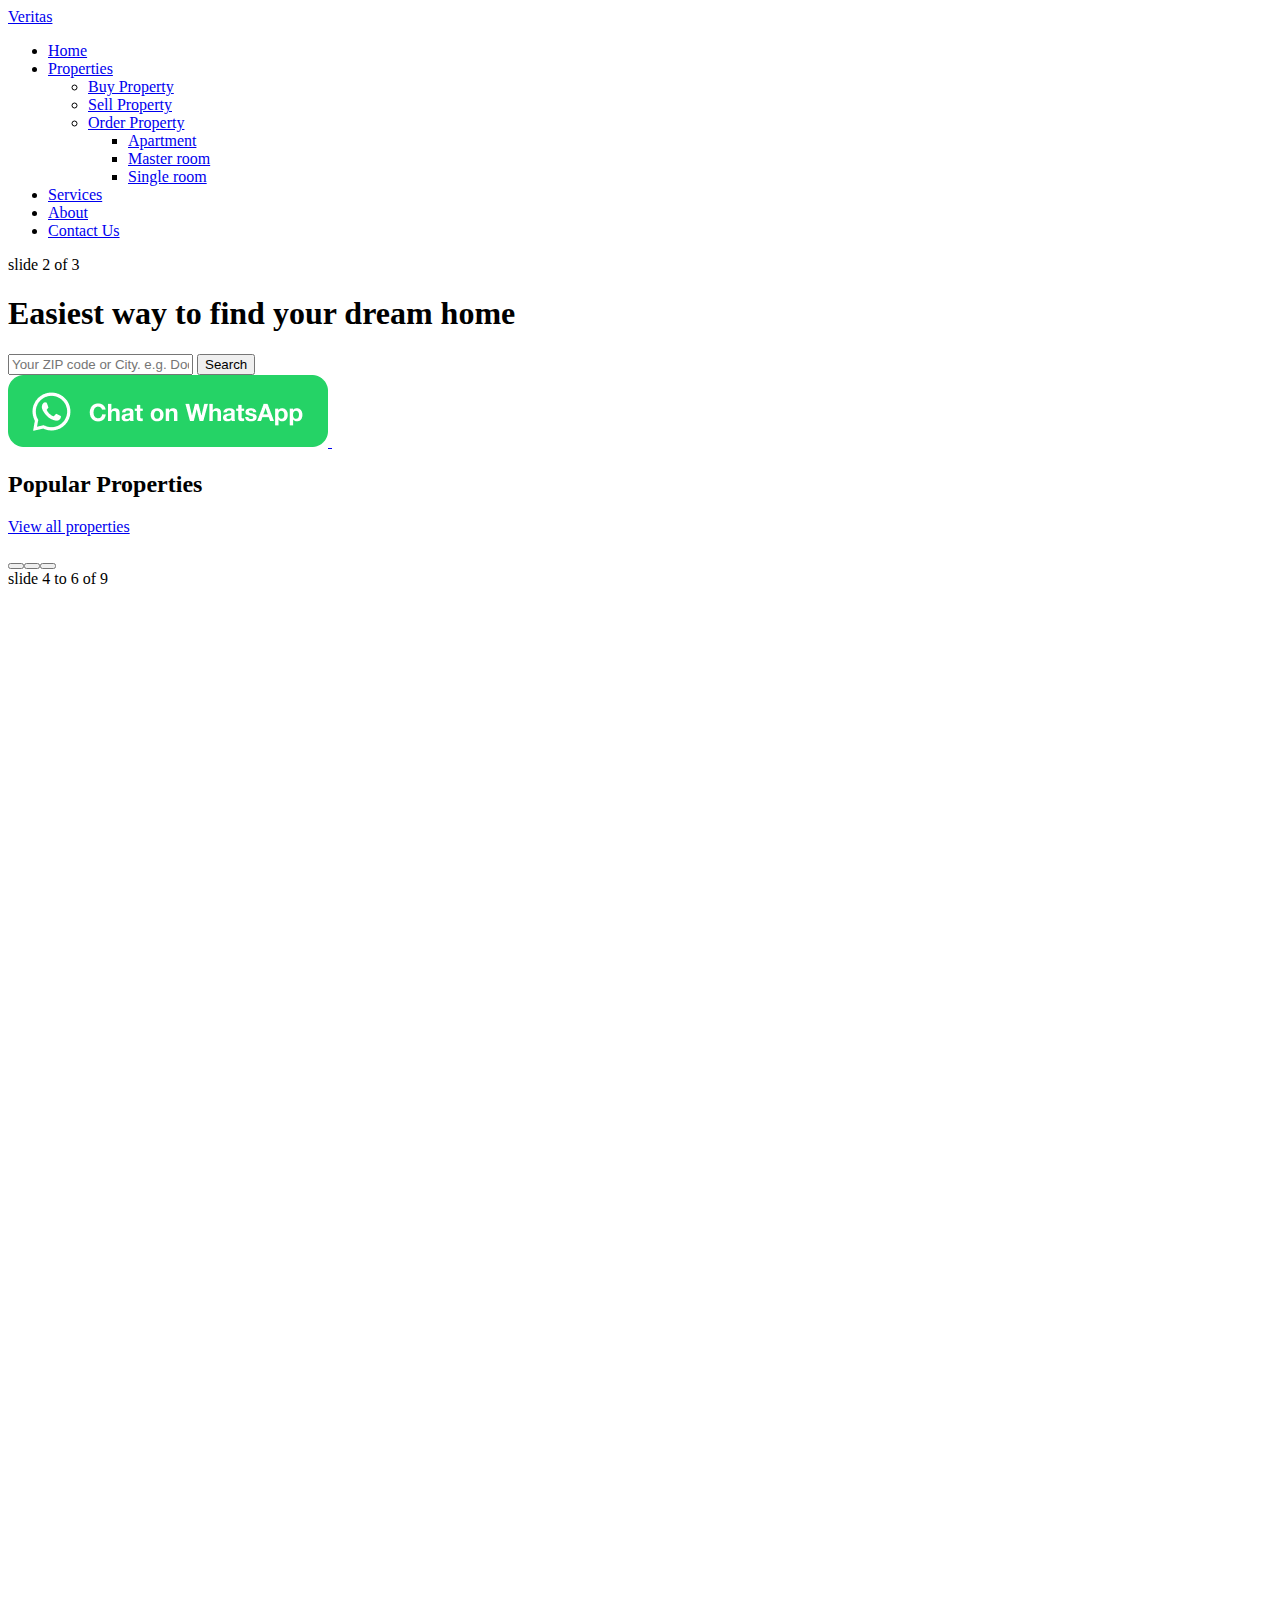
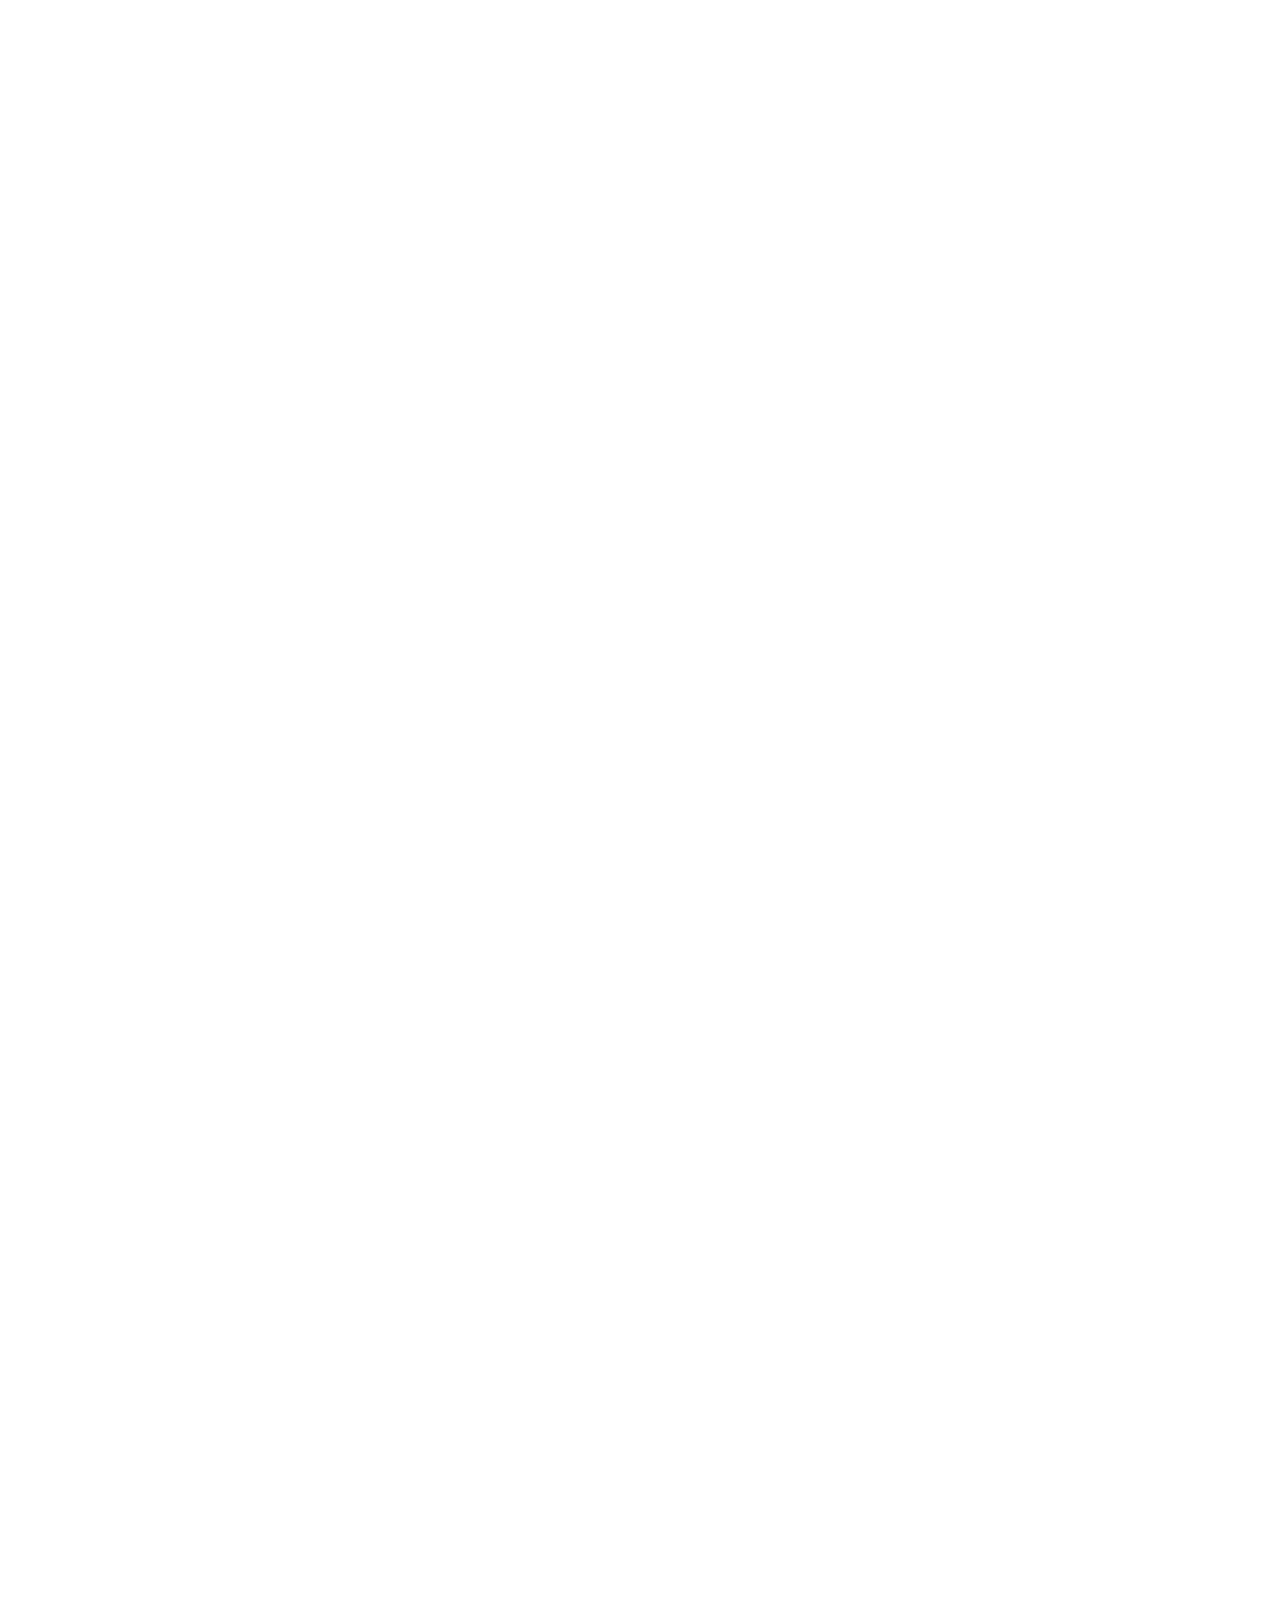
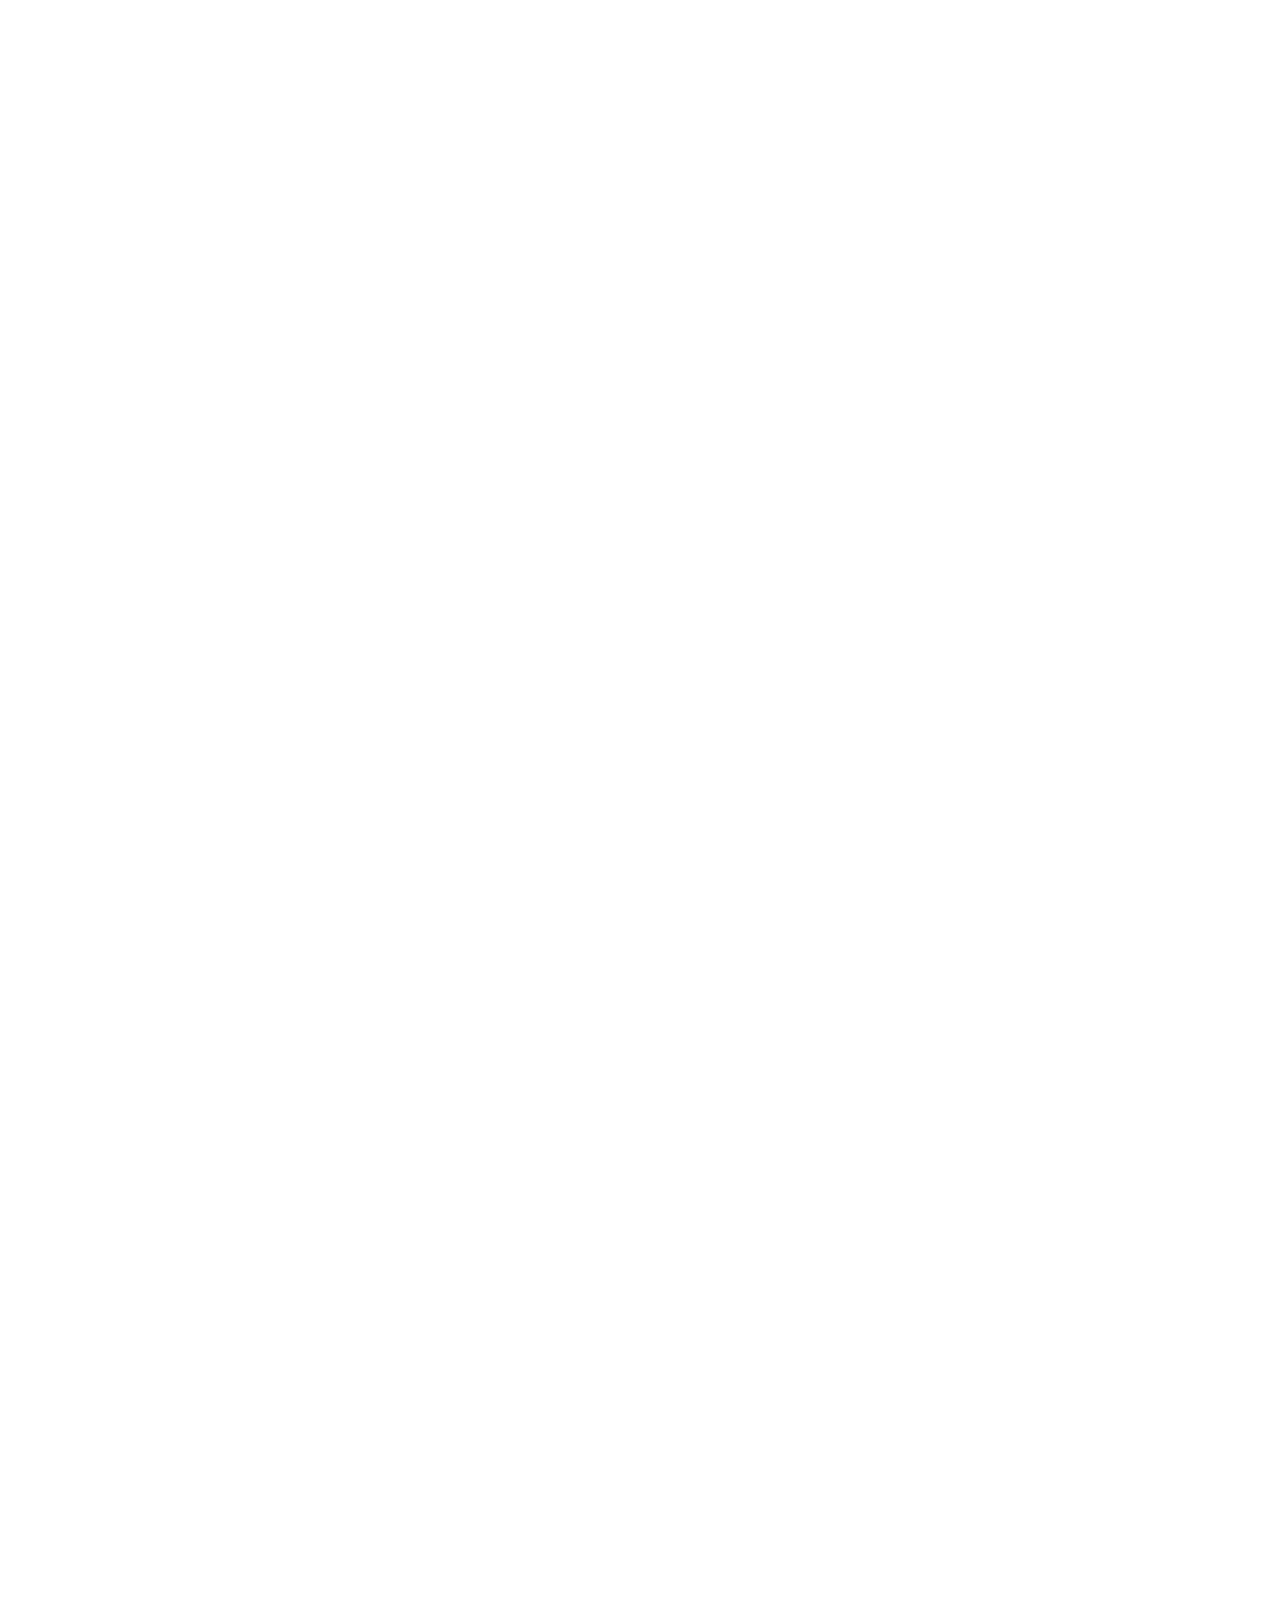
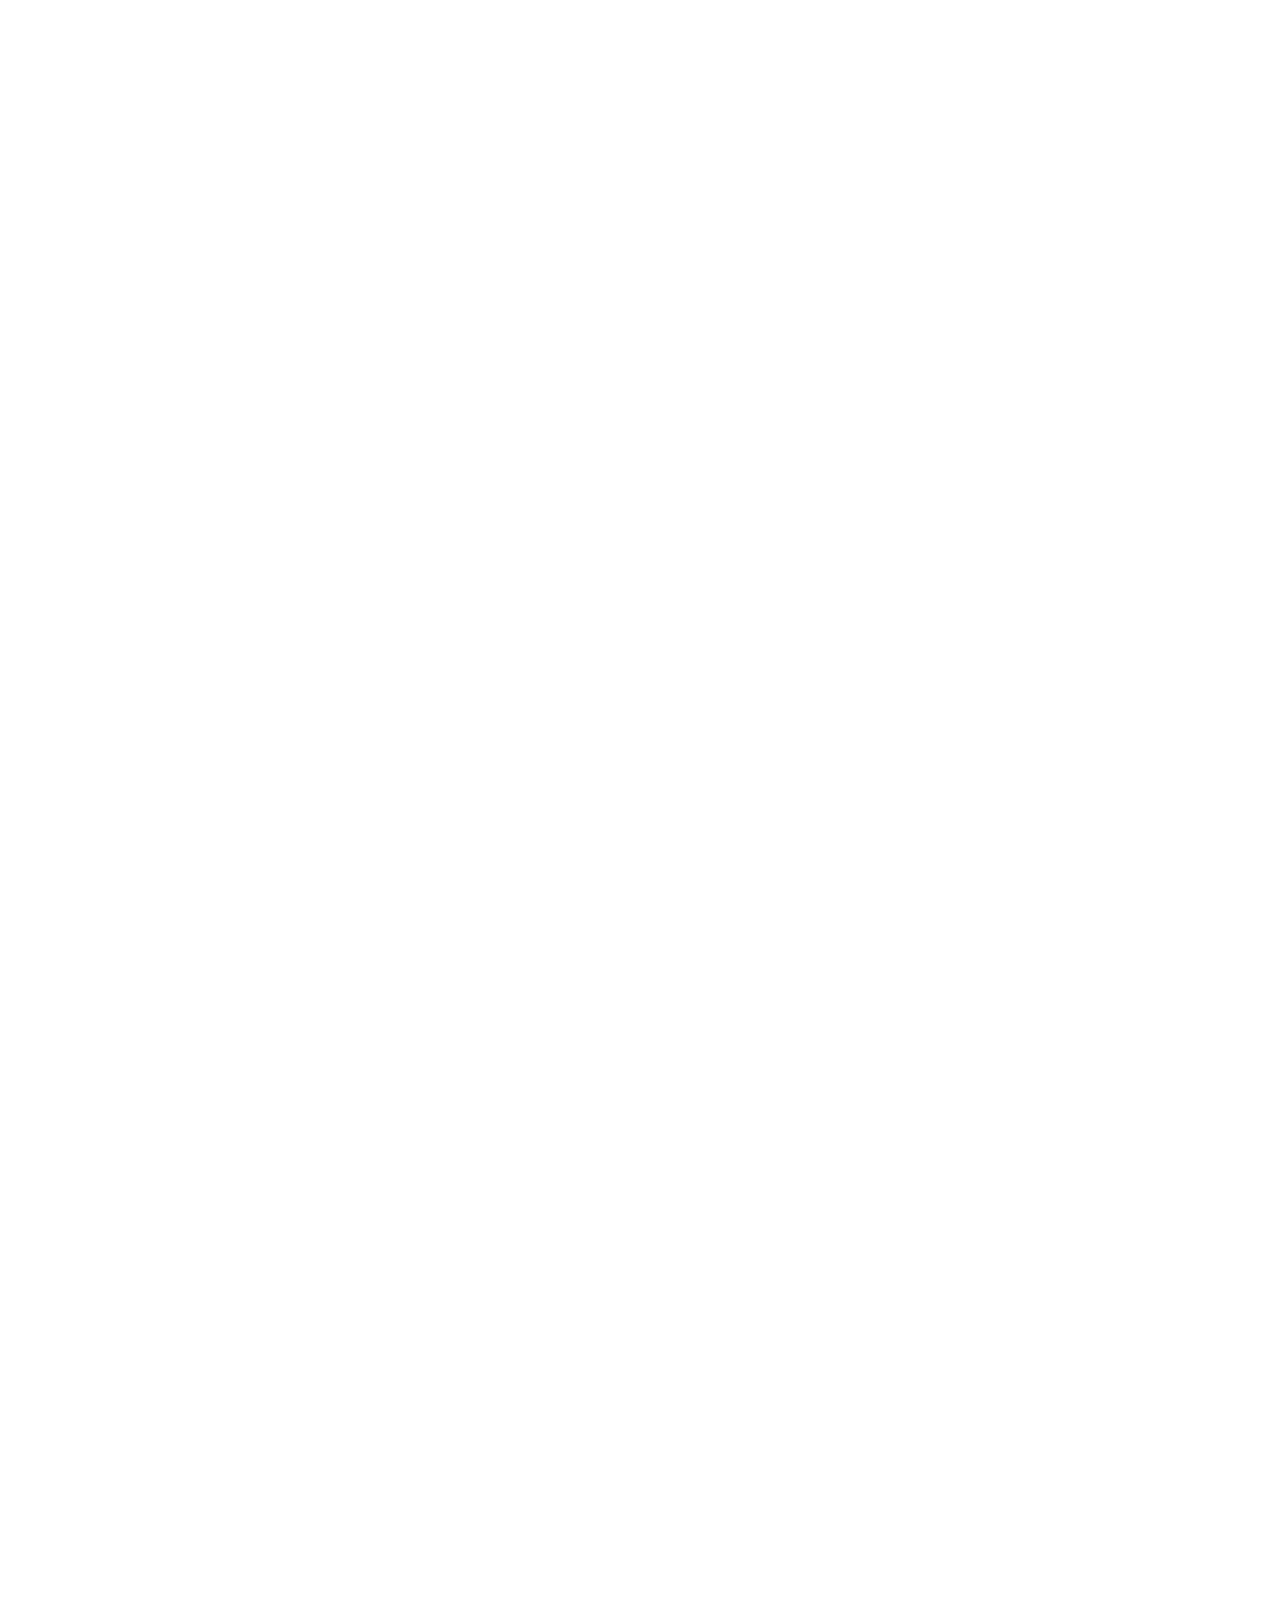
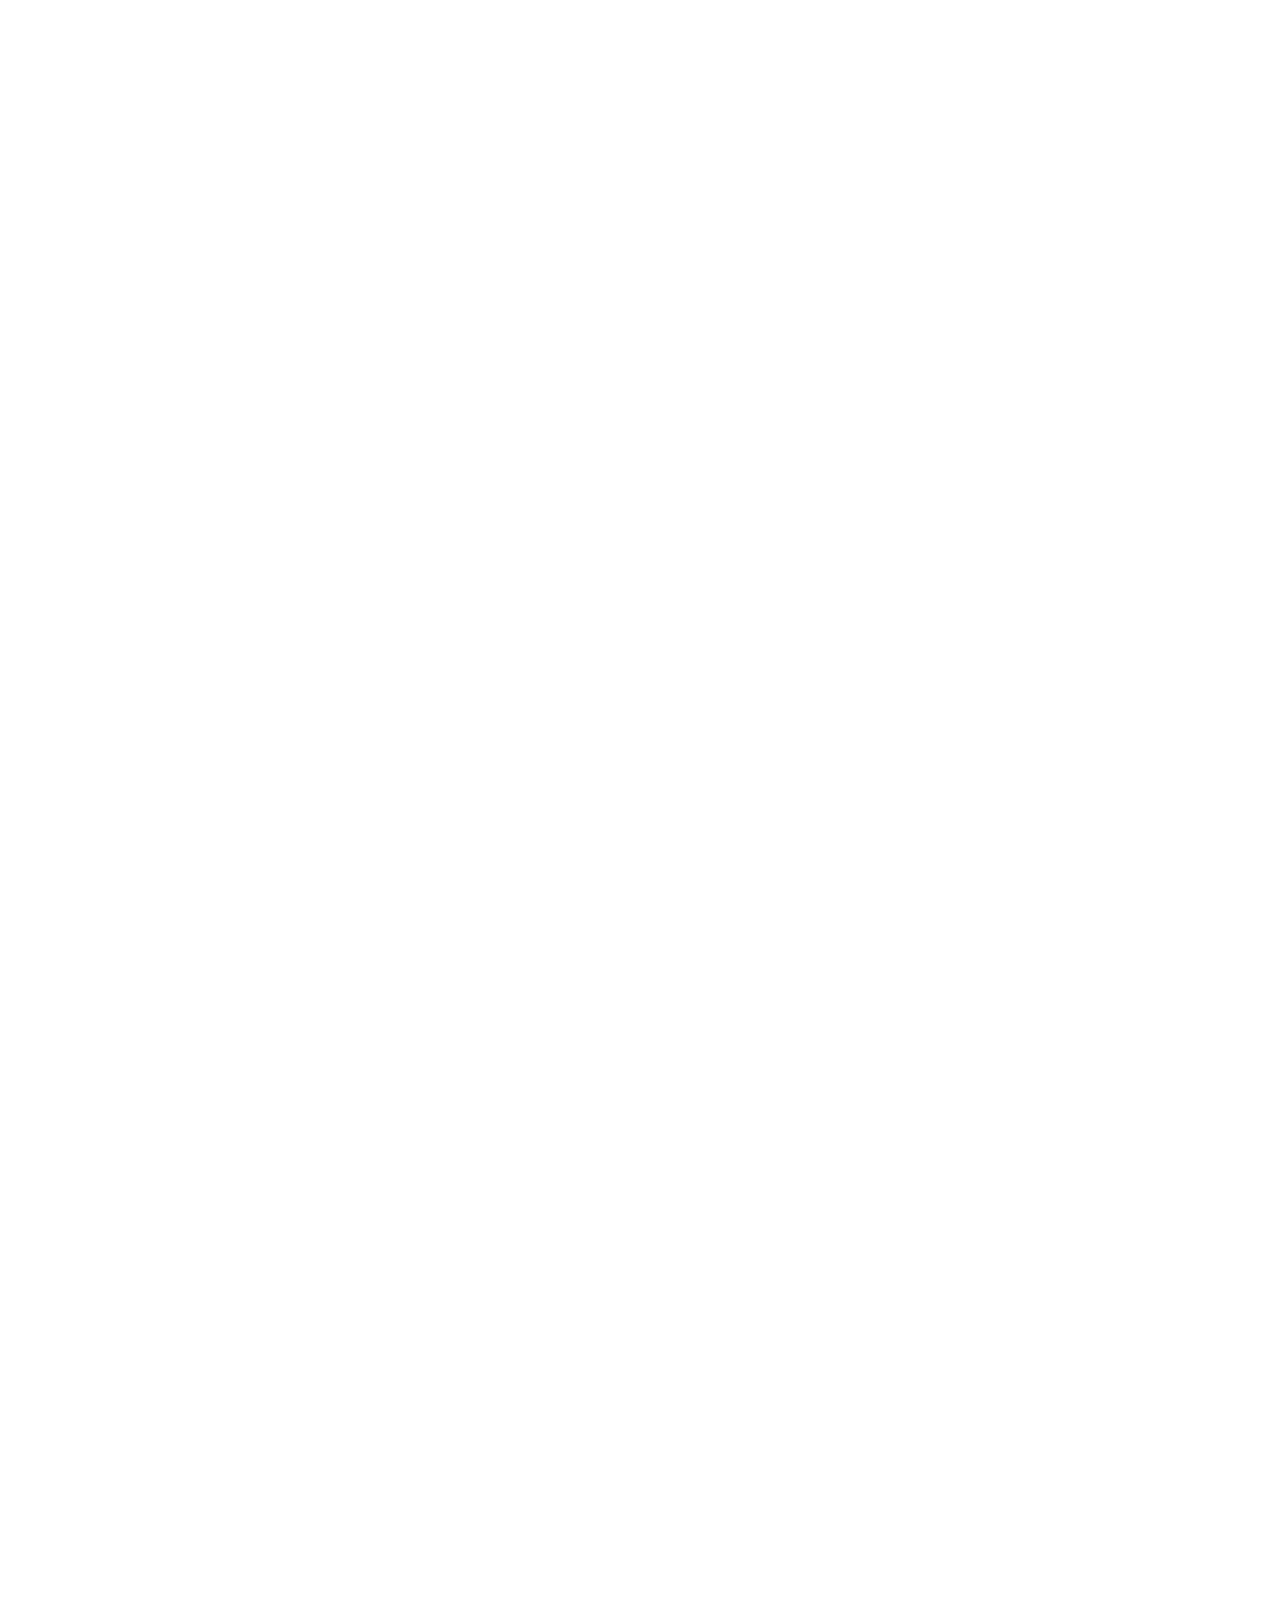
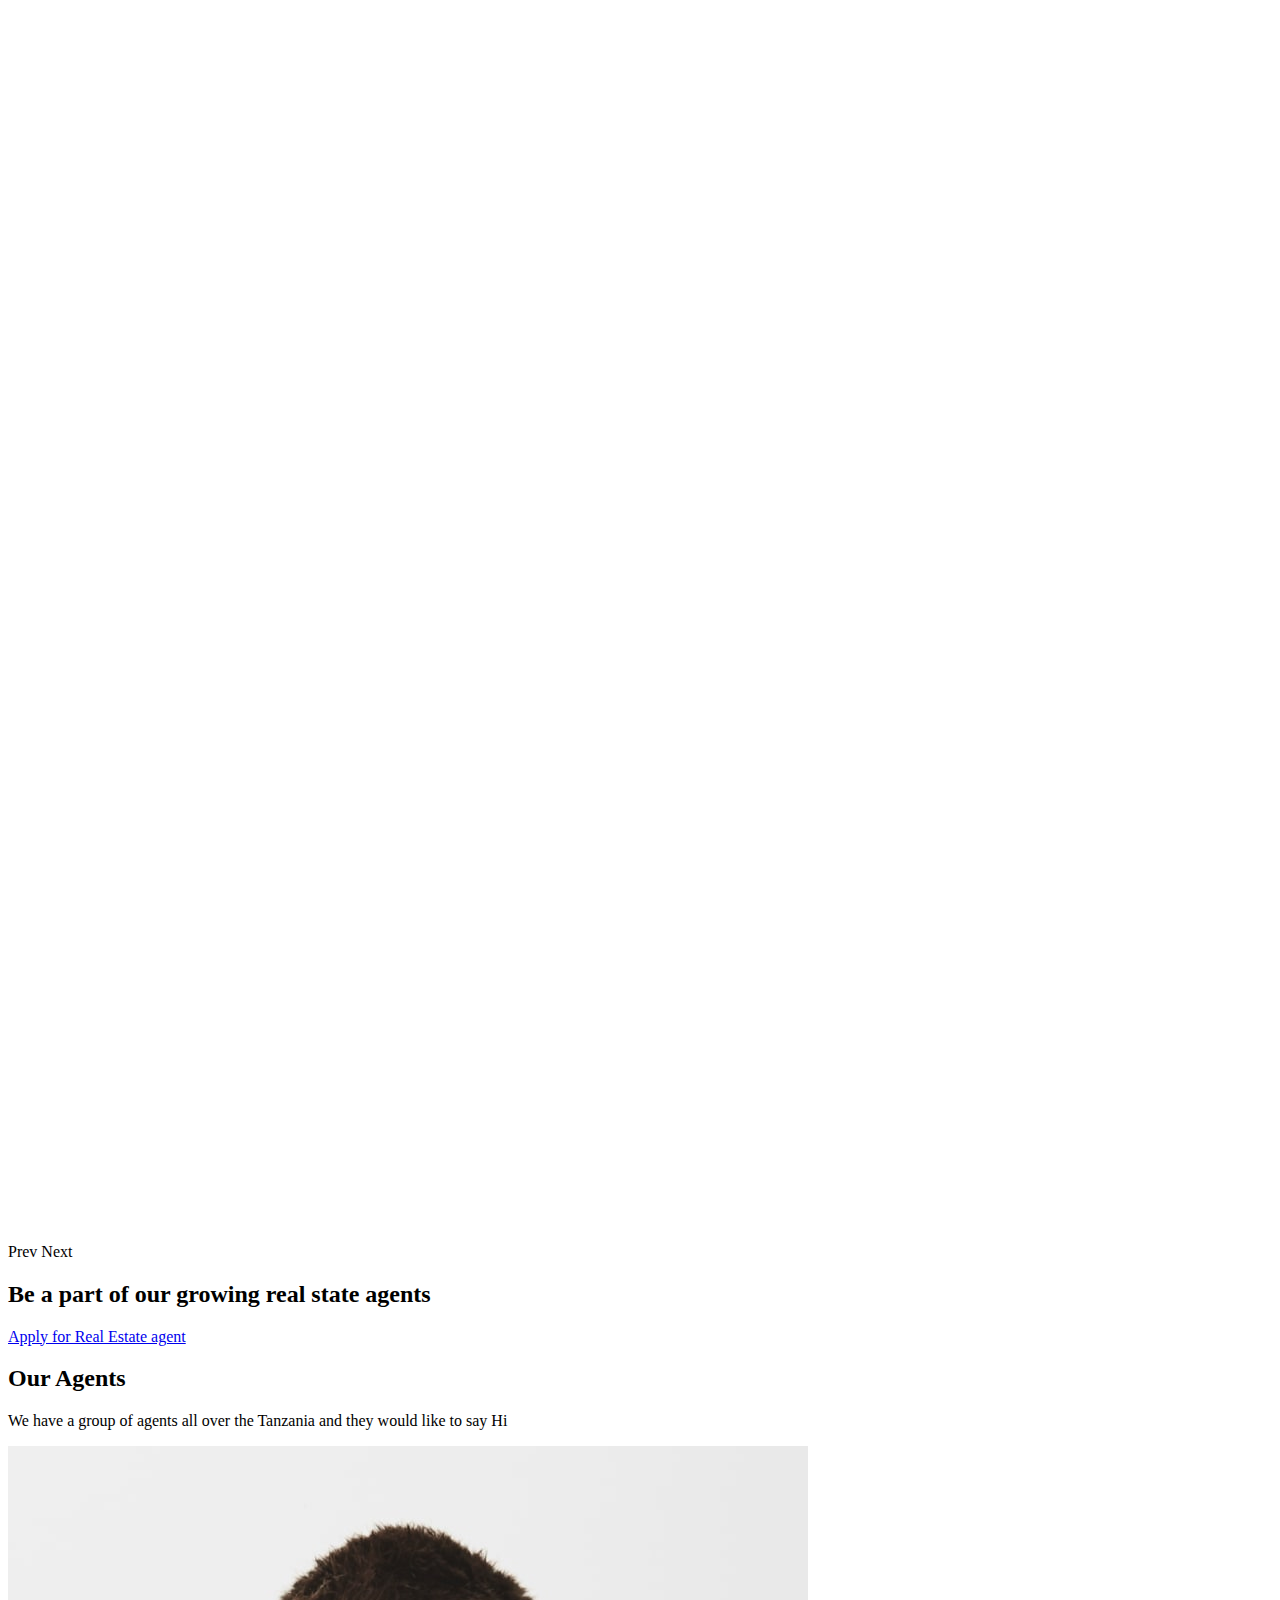
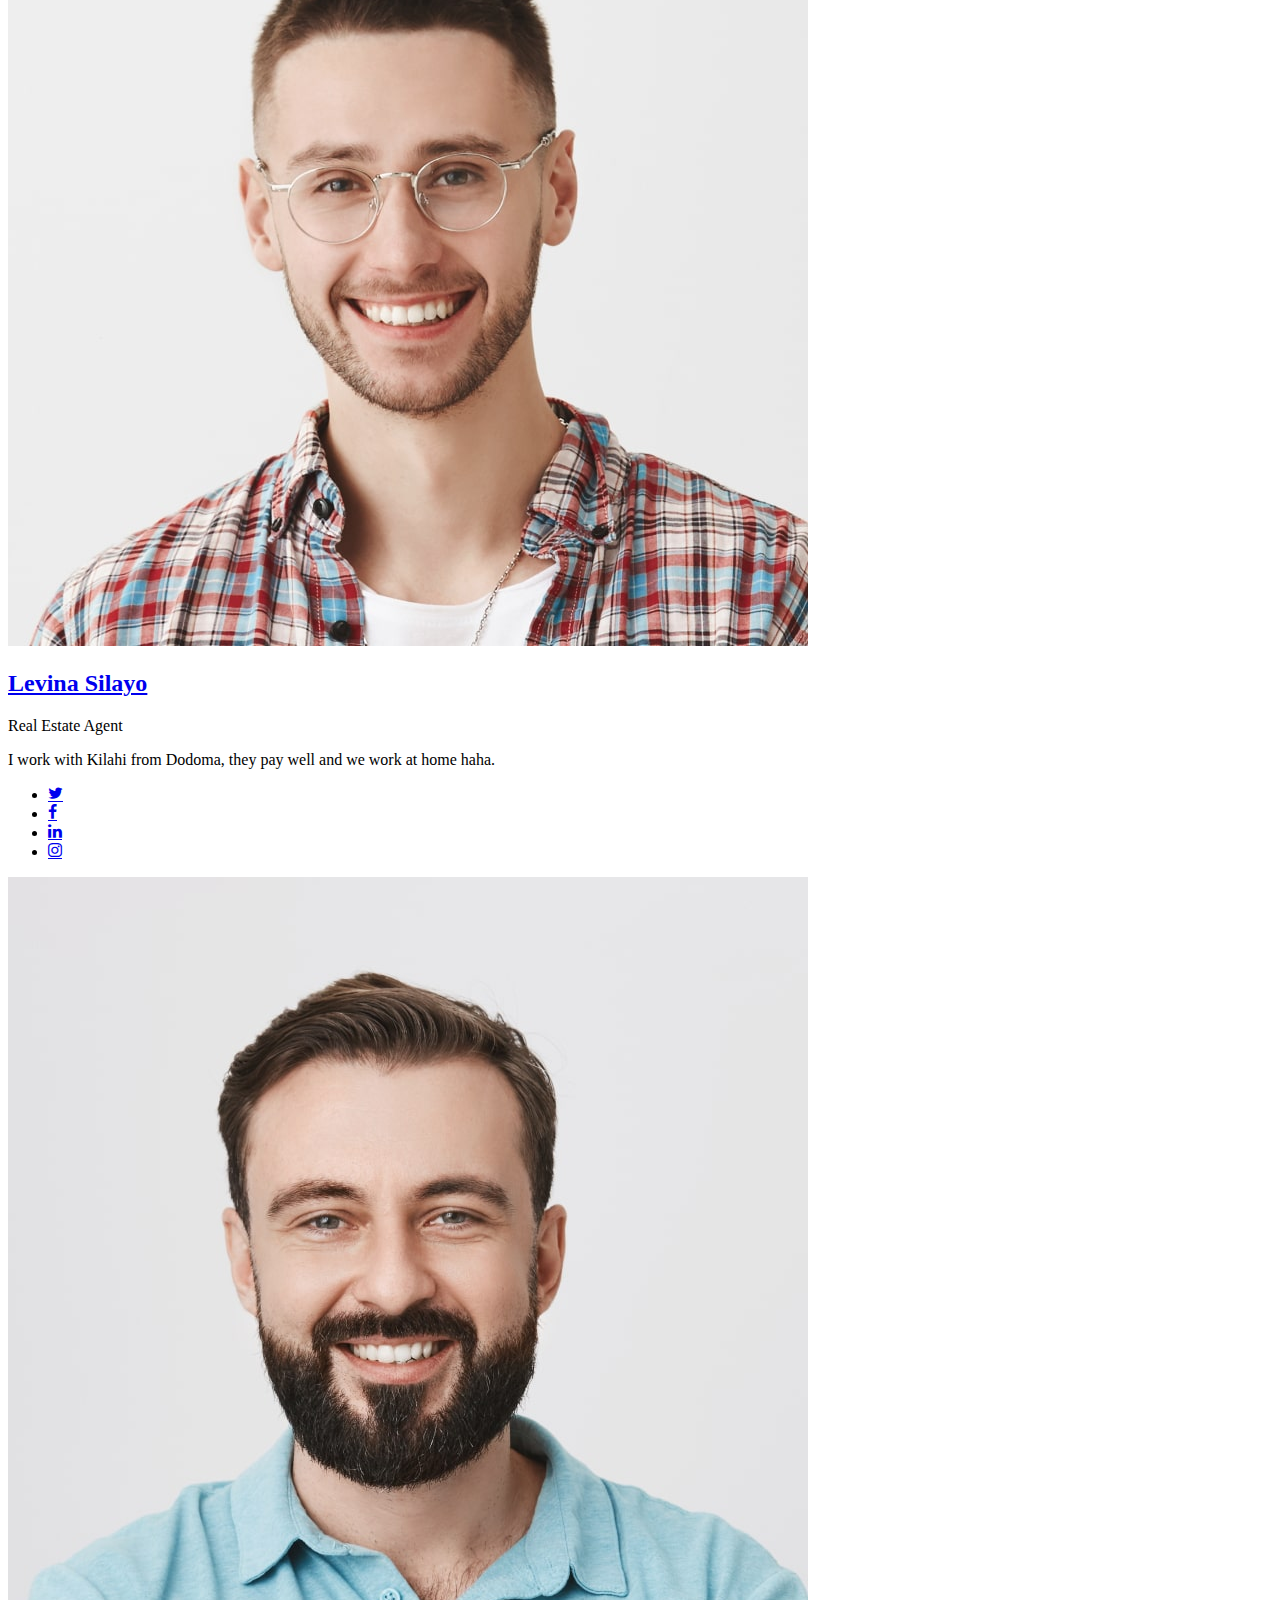
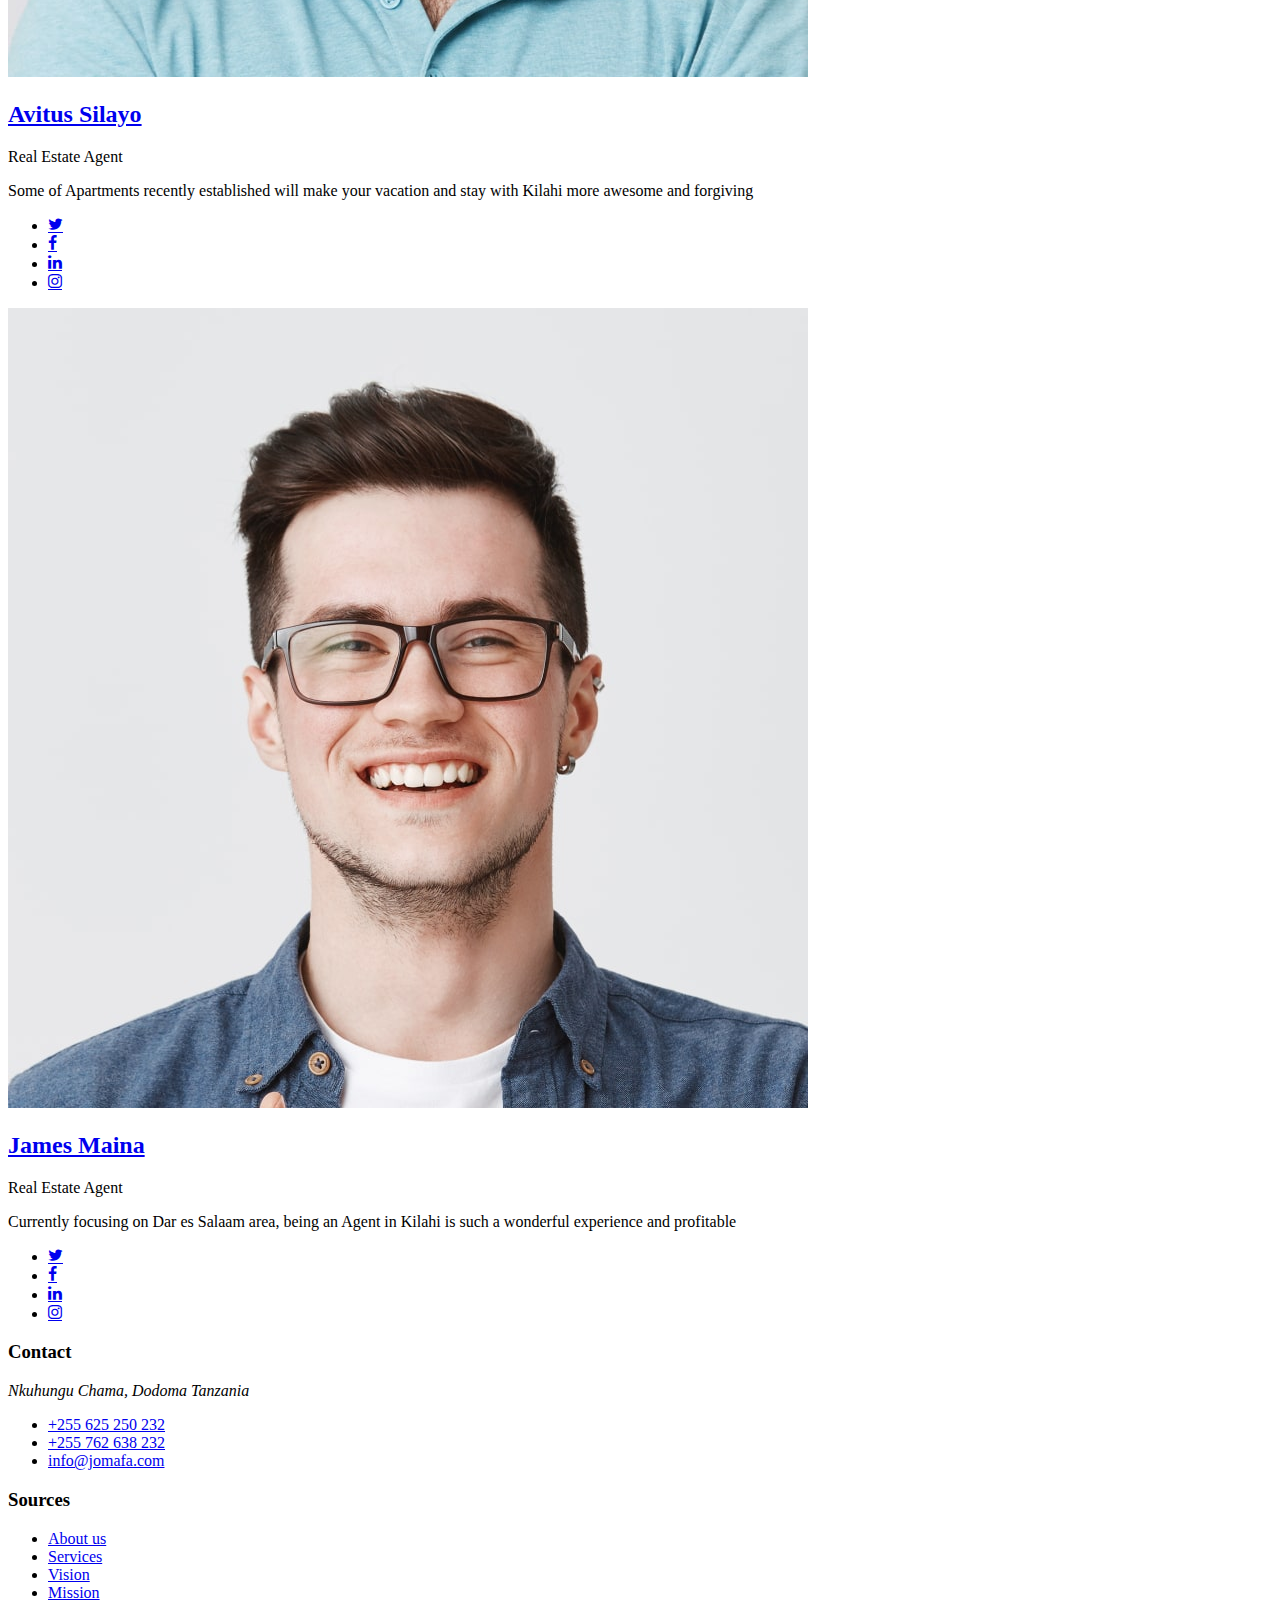
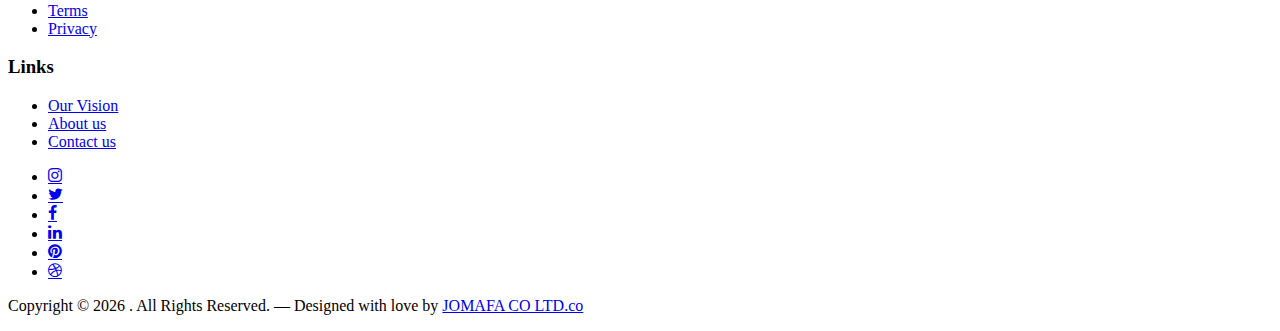
==== index.html @ 40ced211 "Update index.html" ====
<!DOCTYPE html>
<html lang="en">
  <head>
    <meta charset="utf-8" />
    <meta name="viewport" content="width=device-width, initial-scale=1" />
    <meta name="author" content="Untree.co" />
    <link rel="shortcut icon" href="../static/images/favicon.png" />

    <meta name="description" content="" />

    <link rel="stylesheet" href="../static/css/icomoonstyle.css" />
    <link rel="stylesheet" href="../static/css/flaticonstyle.css" />

    <link rel="stylesheet" href="../static/css/styles.css" />

    <title>
      Veritas
    </title>
  </head>
  <body>
    <div class="site-mobile-menu site-navbar-target">
      <div class="site-mobile-menu-header">
        <div class="site-mobile-menu-close">
          <span class="icofont-close js-menu-toggle"></span>
        </div>
      </div>
      <div class="site-mobile-menu-body"></div>
    </div>

    <nav class="site-nav" id="home">
      <div class="container">
        <div class="menu-bg-wrap">
          <div class="site-navigation">
            <a href="index.html" class="logo m-0 float-start">Veritas</a>

            <ul
              class="js-clone-nav d-none d-lg-inline-block text-start site-menu float-end"
            >
              <li class="active"><a href="#home">Home</a></li>
              <li class="has-children">
                <a href="#properties">Properties</a>
                <ul class="dropdown">
                  <li><a href="#">Buy Property</a></li>
                  <li><a href="#">Sell Property</a></li>
                  <li class="has-children">
                    <a href="#">Order Property</a>
                    <ul class="dropdown">
                      <li><a href="#">Apartment</a></li>
                      <li><a href="#">Master room </a></li>
                      <li><a href="#">Single room</a></li>
                    </ul>
                  </li>
                </ul>
              </li>
              <li><a href="#services">Services</a></li>
              <li><a href="#about">About</a></li>
              <li><a href="#contactus">Contact Us</a></li>
            </ul>

            <a
              href="#"
              class="burger light me-auto float-end mt-1 site-menu-toggle js-menu-toggle d-inline-block d-lg-none"
              data-toggle="collapse"
              data-target="#main-navbar"
            >
              <span></span>
            </a>
          </div>
        </div>
      </div>
    </nav>

    <div class="hero">
      <div class="hero-slide">
        <div
          class="img overlay"
          style="background-image: url('../static/images/hero_bg_3.jpg')"
        ></div>
        <div
          class="img overlay"
          style="background-image: url('../static/images/hero_bg_2.jpg')"
        ></div>
        <div
          class="img overlay"
          style="background-image: url('../static/images/hero_bg_1.jpg')"
        ></div>
      </div>

      <div class="container">
        <div class="row justify-content-center align-items-center">
          <div class="col-lg-9 text-center">
            <h1 class="heading" data-aos="fade-up">
              Easiest way to find your dream home
            </h1>
            <form
              action="#"
              class="narrow-w form-search d-flex align-items-stretch mb-3"
              data-aos="fade-up"
              data-aos-delay="200"
            >
              <input
                type="text"
                class="form-control px-4"
                placeholder="Your ZIP code or City. e.g. Dodoma"
              />
              <button type="submit" class="btn btn-primary">Search</button>
            </form>
             <a class="home-btn" id="chatonwhatsapp" aria-label="Chat on WhatsApp" href="https://wa.me/255762638232"> 
                <img alt="Chat on WhatsApp" src="../static/images/WhatsAppButtonGreenSmall.png" />
             </a>&nbsp;&nbsp;&nbsp;&nbsp;&nbsp;&nbsp;&nbsp;&nbsp;&nbsp;&nbsp;&nbsp;&nbsp;&nbsp;&nbsp;&nbsp;&nbsp;&nbsp;&nbsp;&nbsp;
          </div>
        </div>
      </div>
    </div>

    <div class="section" id="properties">
      <div class="container">
        <div class="row mb-5 align-items-center">
          <div class="col-lg-6">
            <h2 class="font-weight-bold text-primary heading">
              Popular Properties
            </h2>
          </div>
          <div class="col-lg-6 text-lg-end">
            <p>
              <a
                href="#"
                target="_blank"
                class="btn btn-primary text-white py-3 px-4"
                >View all properties</a
              >
            </p>
          </div>
        </div>
        <div class="row">
          <div class="col-12">
            <div class="property-slider-wrap">
              <div class="property-slider">
                <div class="property-item">
                  <a href="property-single.html" class="img">
                    <img src="../static/images/img_1.jpg" alt="Image" class="img-fluid" />
                  </a>

                  <div class="property-content">
                    <div class="price mb-2"><span>Tsh 1,291,000/=</span></div>
                    <div>
                      <span class="d-block mb-2 text-black-50"
                        >Esperazaa INN</span
                      >
                      <span class="city d-block mb-3">Dodoma, Tanzania</span>

                      <div class="specs d-flex mb-4">
                        <span class="d-block d-flex align-items-center me-3">
                          <span class="icon-bed me-2"></span>
                          <span class="caption">2 beds</span>
                        </span>
                        <span class="d-block d-flex align-items-center">
                          <span class="icon-bath me-2"></span>
                          <span class="caption">2 baths</span>
                        </span>
                      </div>

                      <a
                        href="property-single.html"
                        class="btn btn-primary py-2 px-3"
                        >See details</a
                      >
                    </div>
                  </div>
                </div>
                <!-- .item -->

                <div class="property-item">
                  <a href="property-single.html" class="img">
                    <img src="../static/images/img_2.jpg" alt="Image" class="img-fluid" />
                  </a>

                  <div class="property-content">
                    <div class="price mb-2"><span>Tsh 1,291,000</span></div>
                    <div>
                      <span class="d-block mb-2 text-black-50"
                        >Yeboyebo resting</span
                      >
                      <span class="city d-block mb-3">Dodoma, Tanzania</span>

                      <div class="specs d-flex mb-4">
                        <span class="d-block d-flex align-items-center me-3">
                          <span class="icon-bed me-2"></span>
                          <span class="caption">2 beds</span>
                        </span>
                        <span class="d-block d-flex align-items-center">
                          <span class="icon-bath me-2"></span>
                          <span class="caption">2 baths</span>
                        </span>
                      </div>

                      <a
                        href="property-single.html"
                        class="btn btn-primary py-2 px-3"
                        >See details</a
                      >
                    </div>
                  </div>
                </div>
                <!-- .item -->

                <div class="property-item">
                  <a href="property-single.html" class="img">
                    <img src="../static/images/img_3.jpg" alt="Image" class="img-fluid" />
                  </a>

                  <div class="property-content">
                    <div class="price mb-2"><span>Tsh 1,291,000</span></div>
                    <div>
                      <span class="d-block mb-2 text-black-50"
                        >Half London</span
                      >
                      <span class="city d-block mb-3">Dar es Salaam, Tanzania</span>

                      <div class="specs d-flex mb-4">
                        <span class="d-block d-flex align-items-center me-3">
                          <span class="icon-bed me-2"></span>
                          <span class="caption">2 beds</span>
                        </span>
                        <span class="d-block d-flex align-items-center">
                          <span class="icon-bath me-2"></span>
                          <span class="caption">2 baths</span>
                        </span>
                      </div>

                      <a
                        href="property-single.html"
                        class="btn btn-primary py-2 px-3"
                        >See details</a
                      >
                    </div>
                  </div>
                </div>
                <!-- .item -->

                <div class="property-item">
                  <a href="property-single.html" class="img">
                    <img src="../static/images/img_4.jpg" alt="Image" class="img-fluid" />
                  </a>

                  <div class="property-content">
                    <div class="price mb-2"><span>$1,291,000</span></div>
                    <div>
                      <span class="d-block mb-2 text-black-50"
                        >Makumbusho safe house</span
                      >
                      <span class="city d-block mb-3">Dar-es-salaam, Tanzania</span>

                      <div class="specs d-flex mb-4">
                        <span class="d-block d-flex align-items-center me-3">
                          <span class="icon-bed me-2"></span>
                          <span class="caption">2 beds</span>
                        </span>
                        <span class="d-block d-flex align-items-center">
                          <span class="icon-bath me-2"></span>
                          <span class="caption">2 baths</span>
                        </span>
                      </div>

                      <a
                        href="property-single.html"
                        class="btn btn-primary py-2 px-3"
                        >See details</a
                      >
                    </div>
                  </div>
                </div>
                <!-- .item -->

                <div class="property-item">
                  <a href="property-single.html" class="img">
                    <img src="../static/images/img_5.jpg" alt="Image" class="img-fluid" />
                  </a>

                  <div class="property-content">
                    <div class="price mb-2"><span>$1,291,000</span></div>
                    <div>
                      <span class="d-block mb-2 text-black-50"
                        >Mlimani City INNS</span
                      >
                      <span class="city d-block mb-3">Mwanza, Tanzania</span>

                      <div class="specs d-flex mb-4">
                        <span class="d-block d-flex align-items-center me-3">
                          <span class="icon-bed me-2"></span>
                          <span class="caption">2 beds</span>
                        </span>
                        <span class="d-block d-flex align-items-center">
                          <span class="icon-bath me-2"></span>
                          <span class="caption">2 baths</span>
                        </span>
                      </div>

                      <a
                        href="property-single.html"
                        class="btn btn-primary py-2 px-3"
                        >See details</a
                      >
                    </div>
                  </div>
                </div>
                <!-- .item -->

                <div class="property-item">
                  <a href="property-single.html" class="img">
                    <img src="../static/images/img_6.jpg" alt="Image" class="img-fluid" />
                  </a>

                  <div class="property-content">
                    <div class="price mb-2"><span>$1,291,000</span></div>
                    <div>
                      <span class="d-block mb-2 text-black-50"
                        >Mlimani City INNS</span
                      >
                      <span class="city d-block mb-3">Mwanza, Tanzania</span>

                      <div class="specs d-flex mb-4">
                        <span class="d-block d-flex align-items-center me-3">
                          <span class="icon-bed me-2"></span>
                          <span class="caption">2 beds</span>
                        </span>
                        <span class="d-block d-flex align-items-center">
                          <span class="icon-bath me-2"></span>
                          <span class="caption">2 baths</span>
                        </span>
                      </div>

                      <a
                        href="property-single.html"
                        class="btn btn-primary py-2 px-3"
                        >See details</a
                      >
                    </div>
                  </div>
                </div>
                <!-- .item -->

                <div class="property-item">
                  <a href="property-single.html" class="img">
                    <img src="../static/images/img_7.jpg" alt="Image" class="img-fluid" />
                  </a>

                  <div class="property-content">
                    <div class="price mb-2"><span>$1,291,000</span></div>
                    <div>
                      <span class="d-block mb-2 text-black-50"
                        >Mlimani City INNS</span
                      >
                      <span class="city d-block mb-3">Mwanza, Tanzania</span>

                      <div class="specs d-flex mb-4">
                        <span class="d-block d-flex align-items-center me-3">
                          <span class="icon-bed me-2"></span>
                          <span class="caption">2 beds</span>
                        </span>
                        <span class="d-block d-flex align-items-center">
                          <span class="icon-bath me-2"></span>
                          <span class="caption">2 baths</span>
                        </span>
                      </div>

                      <a
                        href="property-single.html"
                        class="btn btn-primary py-2 px-3"
                        >See details</a
                      >
                    </div>
                  </div>
                </div>
                <!-- .item -->

                <div class="property-item">
                  <a href="property-single.html" class="img">
                    <img src="../static/images/img_8.jpg" alt="Image" class="img-fluid" />
                  </a>

                  <div class="property-content">
                    <div class="price mb-2"><span>$1,291,000</span></div>
                    <div>
                      <span class="d-block mb-2 text-black-50"
                        >Mlimani City INNS</span
                      >
                      <span class="city d-block mb-3">Mwanza, Tanzania</span>

                      <div class="specs d-flex mb-4">
                        <span class="d-block d-flex align-items-center me-3">
                          <span class="icon-bed me-2"></span>
                          <span class="caption">2 beds</span>
                        </span>
                        <span class="d-block d-flex align-items-center">
                          <span class="icon-bath me-2"></span>
                          <span class="caption">2 baths</span>
                        </span>
                      </div>

                      <a
                        href="property-single.html"
                        class="btn btn-primary py-2 px-3"
                        >See details</a
                      >
                    </div>
                  </div>
                </div>
                <!-- .item -->

                <div class="property-item">
                  <a href="property-single.html" class="img">
                    <img src="../static/images/img_1.jpg" alt="Image" class="img-fluid" />
                  </a>

                  <div class="property-content">
                    <div class="price mb-2"><span>$1,291,000</span></div>
                    <div>
                      <span class="d-block mb-2 text-black-50"
                        >Mlimani City INNS</span
                      >
                      <span class="city d-block mb-3">Mwanza, Tanzania</span>

                      <div class="specs d-flex mb-4">
                        <span class="d-block d-flex align-items-center me-3">
                          <span class="icon-bed me-2"></span>
                          <span class="caption">2 beds</span>
                        </span>
                        <span class="d-block d-flex align-items-center">
                          <span class="icon-bath me-2"></span>
                          <span class="caption">2 baths</span>
                        </span>
                      </div>

                      <a
                        href="property-single.html"
                        class="btn btn-primary py-2 px-3"
                        >See details</a
                      >
                    </div>
                  </div>
                </div>
                <!-- .item -->
              </div>

              <div
                id="property-nav"
                class="controls"
                tabindex="0"
                aria-label="Carousel Navigation"
              >
                <span
                  class="prev"
                  data-controls="prev"
                  aria-controls="property"
                  tabindex="-1"
                  >Prev</span
                >
                <span
                  class="next"
                  data-controls="next"
                  aria-controls="property"
                  tabindex="-1"
                  >Next</span
                >
              </div>
            </div>
          </div>
        </div>
      </div>
    </div>
    
    <div class="section">
      <div class="row justify-content-center footer-cta" data-aos="fade-up">
        <div class="col-lg-7 mx-auto text-center">
          <h2 class="mb-4">Be a part of our growing real state agents</h2>
          <p>
            <a
              href="#"
              target="_blank"
              class="btn btn-primary text-white py-3 px-4"
              >Apply for Real Estate agent</a
            >
          </p>
        </div>
        <!-- /.col-lg-7 -->
      </div>
      <!-- /.row -->
    </div>

    <div class="section section-5 bg-light">
      <div class="container">
        <div class="row justify-content-center text-center mb-5">
          <div class="col-lg-6 mb-5">
            <h2 class="font-weight-bold heading text-primary mb-4">
              Our Agents
            </h2>
            <p class="text-black-50">
              We have a group of agents all over the Tanzania and they would like to say Hi 
            </p>
          </div>
        </div>
        <div class="row">
          <div class="col-sm-6 col-md-6 col-lg-4 mb-5 mb-lg-0">
            <div class="h-100 person">
              <img
                src="../static/images/person_1-min.jpg"
                alt="Image"
                class="img-fluid"
              />

              <div class="person-contents">
                <h2 class="mb-0"><a href="#">Levina Silayo</a></h2>
                <span class="meta d-block mb-3">Real Estate Agent</span>
                <p>
                  I work with Kilahi from Dodoma, they pay well and 
                  we work at home haha.
                </p>

                <ul class="social list-unstyled list-inline dark-hover">
                  <li class="list-inline-item">
                    <a href="#"><span class="icon-twitter"></span></a>
                  </li>
                  <li class="list-inline-item">
                    <a href="#"><span class="icon-facebook"></span></a>
                  </li>
                  <li class="list-inline-item">
                    <a href="#"><span class="icon-linkedin"></span></a>
                  </li>
                  <li class="list-inline-item">
                    <a href="#"><span class="icon-instagram"></span></a>
                  </li>
                </ul>
              </div>
            </div>
          </div>
          <div class="col-sm-6 col-md-6 col-lg-4 mb-5 mb-lg-0">
            <div class="h-100 person">
              <img
                src="../static/images/person_2-min.jpg"
                alt="Image"
                class="img-fluid"
              />

              <div class="person-contents">
                <h2 class="mb-0"><a href="#">Avitus Silayo</a></h2>
                <span class="meta d-block mb-3">Real Estate Agent</span>
                <p>
                  Some of Apartments recently established will make your 
                  vacation and stay with Kilahi more awesome and forgiving
                </p>

                <ul class="social list-unstyled list-inline dark-hover">
                  <li class="list-inline-item">
                    <a href="#"><span class="icon-twitter"></span></a>
                  </li>
                  <li class="list-inline-item">
                    <a href="#"><span class="icon-facebook"></span></a>
                  </li>
                  <li class="list-inline-item">
                    <a href="#"><span class="icon-linkedin"></span></a>
                  </li>
                  <li class="list-inline-item">
                    <a href="#"><span class="icon-instagram"></span></a>
                  </li>
                </ul>
              </div>
            </div>
          </div>
          <div class="col-sm-6 col-md-6 col-lg-4 mb-5 mb-lg-0">
            <div class="h-100 person">
              <img
                src="../static/images/person_3-min.jpg"
                alt="Image"
                class="img-fluid"
              />

              <div class="person-contents">
                <h2 class="mb-0"><a href="#">James Maina</a></h2>
                <span class="meta d-block mb-3">Real Estate Agent</span>
                <p>
                  Currently focusing on Dar es Salaam area, being an Agent 
                  in Kilahi is such a wonderful experience and profitable
                </p>

                <ul class="social list-unstyled list-inline dark-hover">
                  <li class="list-inline-item">
                    <a href="#"><span class="icon-twitter"></span></a>
                  </li>
                  <li class="list-inline-item">
                    <a href="#"><span class="icon-facebook"></span></a>
                  </li>
                  <li class="list-inline-item">
                    <a href="#"><span class="icon-linkedin"></span></a>
                  </li>
                  <li class="list-inline-item">
                    <a href="#"><span class="icon-instagram"></span></a>
                  </li>
                </ul>
              </div>
            </div>
          </div>
        </div>
      </div>
    </div>

    <div class="site-footer" id="contactus">
      <div class="container">
        <div class="row">
          <div class="col-lg-4">
            <div class="widget">
              <h3>Contact</h3>
              <address>Nkuhungu Chama, Dodoma Tanzania</address>
              <ul class="list-unstyled links">
                <li><a href="tel://11234567890">+255 625 250 232</a></li>
                <li><a href="tel://11234567890">+255 762 638 232</a></li>
                <li>
                  <a href="mailto:info@jomafa.com">info@jomafa.com</a>
                </li>
              </ul>
            </div>
            <!-- /.widget -->
          </div>
          <!-- /.col-lg-4 -->
          <div class="col-lg-4">
            <div class="widget">
              <h3>Sources</h3>
              <ul class="list-unstyled float-start links">
                <li><a href="#">About us</a></li>
                <li><a href="#">Services</a></li>
                <li><a href="#">Vision</a></li>
                <li><a href="#">Mission</a></li>
                <li><a href="#">Terms</a></li>
                <li><a href="#">Privacy</a></li>
              </ul>
            </div>
            <!-- /.widget -->
          </div>
          <!-- /.col-lg-4 -->
          <div class="col-lg-4">
            <div class="widget">
              <h3>Links</h3>
              <ul class="list-unstyled links">
                <li><a href="#">Our Vision</a></li>
                <li><a href="#">About us</a></li>
                <li><a href="#">Contact us</a></li>
              </ul>

              <ul class="list-unstyled social">
                <li>
                  <a href="#"><span class="icon-instagram"></span></a>
                </li>
                <li>
                  <a href="#"><span class="icon-twitter"></span></a>
                </li>
                <li>
                  <a href="#"><span class="icon-facebook"></span></a>
                </li>
                <li>
                  <a href="#"><span class="icon-linkedin"></span></a>
                </li>
                <li>
                  <a href="#"><span class="icon-pinterest"></span></a>
                </li>
                <li>
                  <a href="#"><span class="icon-dribbble"></span></a>
                </li>
              </ul>
            </div>
            <!-- /.widget -->
          </div>
          <!-- /.col-lg-4 -->
        </div>
        <!-- /.row -->

        <div class="row mt-5">
          <div class="col-12 text-center">
            <!-- 
              **==========
              NOTE: 
              Please don't remove this copyright link unless you buy the license here https://untree.co/license/  
              **==========
            -->

            <p>
              Copyright &copy;
              <script>
                document.write(new Date().getFullYear());
              </script>
              . All Rights Reserved. &mdash; Designed with love by
              <a href="https://jomafa.co.tz">JOMAFA CO LTD.co</a>
              <!-- License information: https://untree.co/license/ -->
            </p>
          </div>
        </div>
      </div>
      <!-- /.container -->
    </div>
    <!-- /.site-footer -->

    <!-- Preloader -->
    <div id="overlayer"></div>
    <div class="loader">
      <div class="spinner-border" role="status">
        <span class="visually-hidden">Loading...</span>
      </div>
    </div>

    <script src="../static/js/bootstrap.bundle.min.js"></script>
    <script src="../static/js/tiny-slider.js"></script>
    <script src="../static/js/aos.js"></script>
    <script src="../static/js/navbar.js"></script>
    <script src="../static/js/counter.js"></script>
    <script src="../static/js/custom.js"></script>
    <script src="../static/js/base.js"></script>
  </body>
</html>
---- static/css/icomoonstyle.css ----
@font-face {
  font-family: 'icomoon';
  src:  url('../fonts/icomoon.eot?10si43');
  src:  url('../fonts/icomoon.eot?10si43#iefix') format('embedded-opentype'),
    url('../fonts/icomoon.ttf?10si43') format('truetype'),
    url('../fonts/icomoon.woff?10si43') format('woff'),
    url('../fonts/icomoon.svg?10si43#icomoon') format('svg');
  font-weight: normal;
  font-style: normal;
}

[class^="icon-"], [class*=" icon-"] {
  /* use !important to prevent issues with browser extensions that change fonts */
  font-family: 'icomoon' !important;
  speak: none;
  font-style: normal;
  font-weight: normal;
  font-variant: normal;
  text-transform: none;
  line-height: 1;

  /* Better Font Rendering =========== */
  -webkit-font-smoothing: antialiased;
  -moz-osx-font-smoothing: grayscale;
}

.icon-asterisk:before {
  content: "\f069";
}
.icon-plus:before {
  content: "\f067";
}
.icon-question:before {
  content: "\f128";
}
.icon-minus:before {
  content: "\f068";
}
.icon-glass:before {
  content: "\f000";
}
.icon-music:before {
  content: "\f001";
}
.icon-search:before {
  content: "\f002";
}
.icon-envelope-o:before {
  content: "\f003";
}
.icon-heart:before {
  content: "\f004";
}
.icon-star:before {
  content: "\f005";
}
.icon-star-o:before {
  content: "\f006";
}
.icon-user:before {
  content: "\f007";
}
.icon-film:before {
  content: "\f008";
}
.icon-th-large:before {
  content: "\f009";
}
.icon-th:before {
  content: "\f00a";
}
.icon-th-list:before {
  content: "\f00b";
}
.icon-check:before {
  content: "\f00c";
}
.icon-close:before {
  content: "\f00d";
}
.icon-remove:before {
  content: "\f00d";
}
.icon-times:before {
  content: "\f00d";
}
.icon-search-plus:before {
  content: "\f00e";
}
.icon-search-minus:before {
  content: "\f010";
}
.icon-power-off:before {
  content: "\f011";
}
.icon-signal:before {
  content: "\f012";
}
.icon-cog:before {
  content: "\f013";
}
.icon-gear:before {
  content: "\f013";
}
.icon-trash-o:before {
  content: "\f014";
}
.icon-home:before {
  content: "\f015";
}
.icon-file-o:before {
  content: "\f016";
}
.icon-clock-o:before {
  content: "\f017";
}
.icon-road:before {
  content: "\f018";
}
.icon-download:before {
  content: "\f019";
}
.icon-arrow-circle-o-down:before {
  content: "\f01a";
}
.icon-arrow-circle-o-up:before {
  content: "\f01b";
}
.icon-inbox:before {
  content: "\f01c";
}
.icon-play-circle-o:before {
  content: "\f01d";
}
.icon-repeat:before {
  content: "\f01e";
}
.icon-rotate-right:before {
  content: "\f01e";
}
.icon-refresh:before {
  content: "\f021";
}
.icon-list-alt:before {
  content: "\f022";
}
.icon-lock:before {
  content: "\f023";
}
.icon-flag:before {
  content: "\f024";
}
.icon-headphones:before {
  content: "\f025";
}
.icon-volume-off:before {
  content: "\f026";
}
.icon-volume-down:before {
  content: "\f027";
}
.icon-volume-up:before {
  content: "\f028";
}
.icon-qrcode:before {
  content: "\f029";
}
.icon-barcode:before {
  content: "\f02a";
}
.icon-tag:before {
  content: "\f02b";
}
.icon-tags:before {
  content: "\f02c";
}
.icon-book:before {
  content: "\f02d";
}
.icon-bookmark:before {
  content: "\f02e";
}
.icon-print:before {
  content: "\f02f";
}
.icon-camera:before {
  content: "\f030";
}
.icon-font:before {
  content: "\f031";
}
.icon-bold:before {
  content: "\f032";
}
.icon-italic:before {
  content: "\f033";
}
.icon-text-height:before {
  content: "\f034";
}
.icon-text-width:before {
  content: "\f035";
}
.icon-align-left:before {
  content: "\f036";
}
.icon-align-center:before {
  content: "\f037";
}
.icon-align-right:before {
  content: "\f038";
}
.icon-align-justify:before {
  content: "\f039";
}
.icon-list:before {
  content: "\f03a";
}
.icon-dedent:before {
  content: "\f03b";
}
.icon-outdent:before {
  content: "\f03b";
}
.icon-indent:before {
  content: "\f03c";
}
.icon-video-camera:before {
  content: "\f03d";
}
.icon-image:before {
  content: "\f03e";
}
.icon-photo:before {
  content: "\f03e";
}
.icon-picture-o:before {
  content: "\f03e";
}
.icon-pencil:before {
  content: "\f040";
}
.icon-map-marker:before {
  content: "\f041";
}
.icon-adjust:before {
  content: "\f042";
}
.icon-tint:before {
  content: "\f043";
}
.icon-edit:before {
  content: "\f044";
}
.icon-pencil-square-o:before {
  content: "\f044";
}
.icon-share-square-o:before {
  content: "\f045";
}
.icon-check-square-o:before {
  content: "\f046";
}
.icon-arrows:before {
  content: "\f047";
}
.icon-step-backward:before {
  content: "\f048";
}
.icon-fast-backward:before {
  content: "\f049";
}
.icon-backward:before {
  content: "\f04a";
}
.icon-play:before {
  content: "\f04b";
}
.icon-pause:before {
  content: "\f04c";
}
.icon-stop:before {
  content: "\f04d";
}
.icon-forward:before {
  content: "\f04e";
}
.icon-fast-forward:before {
  content: "\f050";
}
.icon-step-forward:before {
  content: "\f051";
}
.icon-eject:before {
  content: "\f052";
}
.icon-chevron-left:before {
  content: "\f053";
}
.icon-chevron-right:before {
  content: "\f054";
}
.icon-plus-circle:before {
  content: "\f055";
}
.icon-minus-circle:before {
  content: "\f056";
}
.icon-times-circle:before {
  content: "\f057";
}
.icon-check-circle:before {
  content: "\f058";
}
.icon-question-circle:before {
  content: "\f059";
}
.icon-info-circle:before {
  content: "\f05a";
}
.icon-crosshairs:before {
  content: "\f05b";
}
.icon-times-circle-o:before {
  content: "\f05c";
}
.icon-check-circle-o:before {
  content: "\f05d";
}
.icon-ban:before {
  content: "\f05e";
}
.icon-arrow-left:before {
  content: "\f060";
}
.icon-arrow-right:before {
  content: "\f061";
}
.icon-arrow-up:before {
  content: "\f062";
}
.icon-arrow-down:before {
  content: "\f063";
}
.icon-mail-forward:before {
  content: "\f064";
}
.icon-share:before {
  content: "\f064";
}
.icon-expand:before {
  content: "\f065";
}
.icon-compress:before {
  content: "\f066";
}
.icon-exclamation-circle:before {
  content: "\f06a";
}
.icon-gift:before {
  content: "\f06b";
}
.icon-leaf:before {
  content: "\f06c";
}
.icon-fire:before {
  content: "\f06d";
}
.icon-eye:before {
  content: "\f06e";
}
.icon-eye-slash:before {
  content: "\f070";
}
.icon-exclamation-triangle:before {
  content: "\f071";
}
.icon-warning:before {
  content: "\f071";
}
.icon-plane:before {
  content: "\f072";
}
.icon-calendar:before {
  content: "\f073";
}
.icon-random:before {
  content: "\f074";
}
.icon-comment:before {
  content: "\f075";
}
.icon-magnet:before {
  content: "\f076";
}
.icon-chevron-up:before {
  content: "\f077";
}
.icon-chevron-down:before {
  content: "\f078";
}
.icon-retweet:before {
  content: "\f079";
}
.icon-shopping-cart:before {
  content: "\f07a";
}
.icon-folder:before {
  content: "\f07b";
}
.icon-folder-open:before {
  content: "\f07c";
}
.icon-arrows-v:before {
  content: "\f07d";
}
.icon-arrows-h:before {
  content: "\f07e";
}
.icon-bar-chart:before {
  content: "\f080";
}
.icon-bar-chart-o:before {
  content: "\f080";
}
.icon-twitter-square:before {
  content: "\f081";
}
.icon-facebook-square:before {
  content: "\f082";
}
.icon-camera-retro:before {
  content: "\f083";
}
.icon-key:before {
  content: "\f084";
}
.icon-cogs:before {
  content: "\f085";
}
.icon-gears:before {
  content: "\f085";
}
.icon-comments:before {
  content: "\f086";
}
.icon-thumbs-o-up:before {
  content: "\f087";
}
.icon-thumbs-o-down:before {
  content: "\f088";
}
.icon-star-half:before {
  content: "\f089";
}
.icon-heart-o:before {
  content: "\f08a";
}
.icon-sign-out:before {
  content: "\f08b";
}
.icon-linkedin-square:before {
  content: "\f08c";
}
.icon-thumb-tack:before {
  content: "\f08d";
}
.icon-external-link:before {
  content: "\f08e";
}
.icon-sign-in:before {
  content: "\f090";
}
.icon-trophy:before {
  content: "\f091";
}
.icon-github-square:before {
  content: "\f092";
}
.icon-upload:before {
  content: "\f093";
}
.icon-lemon-o:before {
  content: "\f094";
}
.icon-phone:before {
  content: "\f095";
}
.icon-square-o:before {
  content: "\f096";
}
.icon-bookmark-o:before {
  content: "\f097";
}
.icon-phone-square:before {
  content: "\f098";
}
.icon-twitter:before {
  content: "\f099";
}
.icon-facebook:before {
  content: "\f09a";
}
.icon-facebook-f:before {
  content: "\f09a";
}
.icon-github:before {
  content: "\f09b";
}
.icon-unlock:before {
  content: "\f09c";
}
.icon-credit-card:before {
  content: "\f09d";
}
.icon-feed:before {
  content: "\f09e";
}
.icon-rss:before {
  content: "\f09e";
}
.icon-hdd-o:before {
  content: "\f0a0";
}
.icon-bullhorn:before {
  content: "\f0a1";
}
.icon-bell-o:before {
  content: "\f0a2";
}
.icon-certificate:before {
  content: "\f0a3";
}
.icon-hand-o-right:before {
  content: "\f0a4";
}
.icon-hand-o-left:before {
  content: "\f0a5";
}
.icon-hand-o-up:before {
  content: "\f0a6";
}
.icon-hand-o-down:before {
  content: "\f0a7";
}
.icon-arrow-circle-left:before {
  content: "\f0a8";
}
.icon-arrow-circle-right:before {
  content: "\f0a9";
}
.icon-arrow-circle-up:before {
  content: "\f0aa";
}
.icon-arrow-circle-down:before {
  content: "\f0ab";
}
.icon-globe:before {
  content: "\f0ac";
}
.icon-wrench:before {
  content: "\f0ad";
}
.icon-tasks:before {
  content: "\f0ae";
}
.icon-filter:before {
  content: "\f0b0";
}
.icon-briefcase:before {
  content: "\f0b1";
}
.icon-arrows-alt:before {
  content: "\f0b2";
}
.icon-group:before {
  content: "\f0c0";
}
.icon-users:before {
  content: "\f0c0";
}
.icon-chain:before {
  content: "\f0c1";
}
.icon-link:before {
  content: "\f0c1";
}
.icon-cloud:before {
  content: "\f0c2";
}
.icon-flask:before {
  content: "\f0c3";
}
.icon-cut:before {
  content: "\f0c4";
}
.icon-scissors:before {
  content: "\f0c4";
}
.icon-copy:before {
  content: "\f0c5";
}
.icon-files-o:before {
  content: "\f0c5";
}
.icon-paperclip:before {
  content: "\f0c6";
}
.icon-floppy-o:before {
  content: "\f0c7";
}
.icon-save:before {
  content: "\f0c7";
}
.icon-square:before {
  content: "\f0c8";
}
.icon-bars:before {
  content: "\f0c9";
}
.icon-navicon:before {
  content: "\f0c9";
}
.icon-reorder:before {
  content: "\f0c9";
}
.icon-list-ul:before {
  content: "\f0ca";
}
.icon-list-ol:before {
  content: "\f0cb";
}
.icon-strikethrough:before {
  content: "\f0cc";
}
.icon-underline:before {
  content: "\f0cd";
}
.icon-table:before {
  content: "\f0ce";
}
.icon-magic:before {
  content: "\f0d0";
}
.icon-truck:before {
  content: "\f0d1";
}
.icon-pinterest:before {
  content: "\f0d2";
}
.icon-pinterest-square:before {
  content: "\f0d3";
}
.icon-google-plus-square:before {
  content: "\f0d4";
}
.icon-google-plus:before {
  content: "\f0d5";
}
.icon-money:before {
  content: "\f0d6";
}
.icon-caret-down:before {
  content: "\f0d7";
}
.icon-caret-up:before {
  content: "\f0d8";
}
.icon-caret-left:before {
  content: "\f0d9";
}
.icon-caret-right:before {
  content: "\f0da";
}
.icon-columns:before {
  content: "\f0db";
}
.icon-sort:before {
  content: "\f0dc";
}
.icon-unsorted:before {
  content: "\f0dc";
}
.icon-sort-desc:before {
  content: "\f0dd";
}
.icon-sort-down:before {
  content: "\f0dd";
}
.icon-sort-asc:before {
  content: "\f0de";
}
.icon-sort-up:before {
  content: "\f0de";
}
.icon-envelope:before {
  content: "\f0e0";
}
.icon-linkedin:before {
  content: "\f0e1";
}
.icon-rotate-left:before {
  content: "\f0e2";
}
.icon-undo:before {
  content: "\f0e2";
}
.icon-gavel:before {
  content: "\f0e3";
}
.icon-legal:before {
  content: "\f0e3";
}
.icon-dashboard:before {
  content: "\f0e4";
}
.icon-tachometer:before {
  content: "\f0e4";
}
.icon-comment-o:before {
  content: "\f0e5";
}
.icon-comments-o:before {
  content: "\f0e6";
}
.icon-bolt:before {
  content: "\f0e7";
}
.icon-flash:before {
  content: "\f0e7";
}
.icon-sitemap:before {
  content: "\f0e8";
}
.icon-umbrella:before {
  content: "\f0e9";
}
.icon-clipboard:before {
  content: "\f0ea";
}
.icon-paste:before {
  content: "\f0ea";
}
.icon-lightbulb-o:before {
  content: "\f0eb";
}
.icon-exchange:before {
  content: "\f0ec";
}
.icon-cloud-download:before {
  content: "\f0ed";
}
.icon-cloud-upload:before {
  content: "\f0ee";
}
.icon-user-md:before {
  content: "\f0f0";
}
.icon-stethoscope:before {
  content: "\f0f1";
}
.icon-suitcase:before {
  content: "\f0f2";
}
.icon-bell:before {
  content: "\f0f3";
}
.icon-coffee:before {
  content: "\f0f4";
}
.icon-cutlery:before {
  content: "\f0f5";
}
.icon-file-text-o:before {
  content: "\f0f6";
}
.icon-building-o:before {
  content: "\f0f7";
}
.icon-hospital-o:before {
  content: "\f0f8";
}
.icon-ambulance:before {
  content: "\f0f9";
}
.icon-medkit:before {
  content: "\f0fa";
}
.icon-fighter-jet:before {
  content: "\f0fb";
}
.icon-beer:before {
  content: "\f0fc";
}
.icon-h-square:before {
  content: "\f0fd";
}
.icon-plus-square:before {
  content: "\f0fe";
}
.icon-angle-double-left:before {
  content: "\f100";
}
.icon-angle-double-right:before {
  content: "\f101";
}
.icon-angle-double-up:before {
  content: "\f102";
}
.icon-angle-double-down:before {
  content: "\f103";
}
.icon-angle-left:before {
  content: "\f104";
}
.icon-angle-right:before {
  content: "\f105";
}
.icon-angle-up:before {
  content: "\f106";
}
.icon-angle-down:before {
  content: "\f107";
}
.icon-desktop:before {
  content: "\f108";
}
.icon-laptop:before {
  content: "\f109";
}
.icon-tablet:before {
  content: "\f10a";
}
.icon-mobile:before {
  content: "\f10b";
}
.icon-mobile-phone:before {
  content: "\f10b";
}
.icon-circle-o:before {
  content: "\f10c";
}
.icon-quote-left:before {
  content: "\f10d";
}
.icon-quote-right:before {
  content: "\f10e";
}
.icon-spinner:before {
  content: "\f110";
}
.icon-circle:before {
  content: "\f111";
}
.icon-mail-reply:before {
  content: "\f112";
}
.icon-reply:before {
  content: "\f112";
}
.icon-github-alt:before {
  content: "\f113";
}
.icon-folder-o:before {
  content: "\f114";
}
.icon-folder-open-o:before {
  content: "\f115";
}
.icon-smile-o:before {
  content: "\f118";
}
.icon-frown-o:before {
  content: "\f119";
}
.icon-meh-o:before {
  content: "\f11a";
}
.icon-gamepad:before {
  content: "\f11b";
}
.icon-keyboard-o:before {
  content: "\f11c";
}
.icon-flag-o:before {
  content: "\f11d";
}
.icon-flag-checkered:before {
  content: "\f11e";
}
.icon-terminal:before {
  content: "\f120";
}
.icon-code:before {
  content: "\f121";
}
.icon-mail-reply-all:before {
  content: "\f122";
}
.icon-reply-all:before {
  content: "\f122";
}
.icon-star-half-empty:before {
  content: "\f123";
}
.icon-star-half-full:before {
  content: "\f123";
}
.icon-star-half-o:before {
  content: "\f123";
}
.icon-location-arrow:before {
  content: "\f124";
}
.icon-crop:before {
  content: "\f125";
}
.icon-code-fork:before {
  content: "\f126";
}
.icon-chain-broken:before {
  content: "\f127";
}
.icon-unlink:before {
  content: "\f127";
}
.icon-info:before {
  content: "\f129";
}
.icon-exclamation:before {
  content: "\f12a";
}
.icon-superscript:before {
  content: "\f12b";
}
.icon-subscript:before {
  content: "\f12c";
}
.icon-eraser:before {
  content: "\f12d";
}
.icon-puzzle-piece:before {
  content: "\f12e";
}
.icon-microphone:before {
  content: "\f130";
}
.icon-microphone-slash:before {
  content: "\f131";
}
.icon-shield:before {
  content: "\f132";
}
.icon-calendar-o:before {
  content: "\f133";
}
.icon-fire-extinguisher:before {
  content: "\f134";
}
.icon-rocket:before {
  content: "\f135";
}
.icon-maxcdn:before {
  content: "\f136";
}
.icon-chevron-circle-left:before {
  content: "\f137";
}
.icon-chevron-circle-right:before {
  content: "\f138";
}
.icon-chevron-circle-up:before {
  content: "\f139";
}
.icon-chevron-circle-down:before {
  content: "\f13a";
}
.icon-html5:before {
  content: "\f13b";
}
.icon-css3:before {
  content: "\f13c";
}
.icon-anchor:before {
  content: "\f13d";
}
.icon-unlock-alt:before {
  content: "\f13e";
}
.icon-bullseye:before {
  content: "\f140";
}
.icon-ellipsis-h:before {
  content: "\f141";
}
.icon-ellipsis-v:before {
  content: "\f142";
}
.icon-rss-square:before {
  content: "\f143";
}
.icon-play-circle:before {
  content: "\f144";
}
.icon-ticket:before {
  content: "\f145";
}
.icon-minus-square:before {
  content: "\f146";
}
.icon-minus-square-o:before {
  content: "\f147";
}
.icon-level-up:before {
  content: "\f148";
}
.icon-level-down:before {
  content: "\f149";
}
.icon-check-square:before {
  content: "\f14a";
}
.icon-pencil-square:before {
  content: "\f14b";
}
.icon-external-link-square:before {
  content: "\f14c";
}
.icon-share-square:before {
  content: "\f14d";
}
.icon-compass:before {
  content: "\f14e";
}
.icon-caret-square-o-down:before {
  content: "\f150";
}
.icon-toggle-down:before {
  content: "\f150";
}
.icon-caret-square-o-up:before {
  content: "\f151";
}
.icon-toggle-up:before {
  content: "\f151";
}
.icon-caret-square-o-right:before {
  content: "\f152";
}
.icon-toggle-right:before {
  content: "\f152";
}
.icon-eur:before {
  content: "\f153";
}
.icon-euro:before {
  content: "\f153";
}
.icon-gbp:before {
  content: "\f154";
}
.icon-dollar:before {
  content: "\f155";
}
.icon-usd:before {
  content: "\f155";
}
.icon-inr:before {
  content: "\f156";
}
.icon-rupee:before {
  content: "\f156";
}
.icon-cny:before {
  content: "\f157";
}
.icon-jpy:before {
  content: "\f157";
}
.icon-rmb:before {
  content: "\f157";
}
.icon-yen:before {
  content: "\f157";
}
.icon-rouble:before {
  content: "\f158";
}
.icon-rub:before {
  content: "\f158";
}
.icon-ruble:before {
  content: "\f158";
}
.icon-krw:before {
  content: "\f159";
}
.icon-won:before {
  content: "\f159";
}
.icon-bitcoin:before {
  content: "\f15a";
}
.icon-btc:before {
  content: "\f15a";
}
.icon-file:before {
  content: "\f15b";
}
.icon-file-text:before {
  content: "\f15c";
}
.icon-sort-alpha-asc:before {
  content: "\f15d";
}
.icon-sort-alpha-desc:before {
  content: "\f15e";
}
.icon-sort-amount-asc:before {
  content: "\f160";
}
.icon-sort-amount-desc:before {
  content: "\f161";
}
.icon-sort-numeric-asc:before {
  content: "\f162";
}
.icon-sort-numeric-desc:before {
  content: "\f163";
}
.icon-thumbs-up:before {
  content: "\f164";
}
.icon-thumbs-down:before {
  content: "\f165";
}
.icon-youtube-square:before {
  content: "\f166";
}
.icon-youtube:before {
  content: "\f167";
}
.icon-xing:before {
  content: "\f168";
}
.icon-xing-square:before {
  content: "\f169";
}
.icon-youtube-play:before {
  content: "\f16a";
}
.icon-dropbox:before {
  content: "\f16b";
}
.icon-stack-overflow:before {
  content: "\f16c";
}
.icon-instagram:before {
  content: "\f16d";
}
.icon-flickr:before {
  content: "\f16e";
}
.icon-adn:before {
  content: "\f170";
}
.icon-bitbucket:before {
  content: "\f171";
}
.icon-bitbucket-square:before {
  content: "\f172";
}
.icon-tumblr:before {
  content: "\f173";
}
.icon-tumblr-square:before {
  content: "\f174";
}
.icon-long-arrow-down:before {
  content: "\f175";
}
.icon-long-arrow-up:before {
  content: "\f176";
}
.icon-long-arrow-left:before {
  content: "\f177";
}
.icon-long-arrow-right:before {
  content: "\f178";
}
.icon-apple:before {
  content: "\f179";
}
.icon-windows:before {
  content: "\f17a";
}
.icon-android:before {
  content: "\f17b";
}
.icon-linux:before {
  content: "\f17c";
}
.icon-dribbble:before {
  content: "\f17d";
}
.icon-skype:before {
  content: "\f17e";
}
.icon-foursquare:before {
  content: "\f180";
}
.icon-trello:before {
  content: "\f181";
}
.icon-female:before {
  content: "\f182";
}
.icon-male:before {
  content: "\f183";
}
.icon-gittip:before {
  content: "\f184";
}
.icon-gratipay:before {
  content: "\f184";
}
.icon-sun-o:before {
  content: "\f185";
}
.icon-moon-o:before {
  content: "\f186";
}
.icon-archive:before {
  content: "\f187";
}
.icon-bug:before {
  content: "\f188";
}
.icon-vk:before {
  content: "\f189";
}
.icon-weibo:before {
  content: "\f18a";
}
.icon-renren:before {
  content: "\f18b";
}
.icon-pagelines:before {
  content: "\f18c";
}
.icon-stack-exchange:before {
  content: "\f18d";
}
.icon-arrow-circle-o-right:before {
  content: "\f18e";
}
.icon-arrow-circle-o-left:before {
  content: "\f190";
}
.icon-caret-square-o-left:before {
  content: "\f191";
}
.icon-toggle-left:before {
  content: "\f191";
}
.icon-dot-circle-o:before {
  content: "\f192";
}
.icon-wheelchair:before {
  content: "\f193";
}
.icon-vimeo-square:before {
  content: "\f194";
}
.icon-try:before {
  content: "\f195";
}
.icon-turkish-lira:before {
  content: "\f195";
}
.icon-plus-square-o:before {
  content: "\f196";
}
.icon-space-shuttle:before {
  content: "\f197";
}
.icon-slack:before {
  content: "\f198";
}
.icon-envelope-square:before {
  content: "\f199";
}
.icon-wordpress:before {
  content: "\f19a";
}
.icon-openid:before {
  content: "\f19b";
}
.icon-bank:before {
  content: "\f19c";
}
.icon-institution:before {
  content: "\f19c";
}
.icon-university:before {
  content: "\f19c";
}
.icon-graduation-cap:before {
  content: "\f19d";
}
.icon-mortar-board:before {
  content: "\f19d";
}
.icon-yahoo:before {
  content: "\f19e";
}
.icon-google:before {
  content: "\f1a0";
}
.icon-reddit:before {
  content: "\f1a1";
}
.icon-reddit-square:before {
  content: "\f1a2";
}
.icon-stumbleupon-circle:before {
  content: "\f1a3";
}
.icon-stumbleupon:before {
  content: "\f1a4";
}
.icon-delicious:before {
  content: "\f1a5";
}
.icon-digg:before {
  content: "\f1a6";
}
.icon-pied-piper-pp:before {
  content: "\f1a7";
}
.icon-pied-piper-alt:before {
  content: "\f1a8";
}
.icon-drupal:before {
  content: "\f1a9";
}
.icon-joomla:before {
  content: "\f1aa";
}
.icon-language:before {
  content: "\f1ab";
}
.icon-fax:before {
  content: "\f1ac";
}
.icon-building:before {
  content: "\f1ad";
}
.icon-child:before {
  content: "\f1ae";
}
.icon-paw:before {
  content: "\f1b0";
}
.icon-spoon:before {
  content: "\f1b1";
}
.icon-cube:before {
  content: "\f1b2";
}
.icon-cubes:before {
  content: "\f1b3";
}
.icon-behance:before {
  content: "\f1b4";
}
.icon-behance-square:before {
  content: "\f1b5";
}
.icon-steam:before {
  content: "\f1b6";
}
.icon-steam-square:before {
  content: "\f1b7";
}
.icon-recycle:before {
  content: "\f1b8";
}
.icon-automobile:before {
  content: "\f1b9";
}
.icon-car:before {
  content: "\f1b9";
}
.icon-cab:before {
  content: "\f1ba";
}
.icon-taxi:before {
  content: "\f1ba";
}
.icon-tree:before {
  content: "\f1bb";
}
.icon-spotify:before {
  content: "\f1bc";
}
.icon-deviantart:before {
  content: "\f1bd";
}
.icon-soundcloud:before {
  content: "\f1be";
}
.icon-database:before {
  content: "\f1c0";
}
.icon-file-pdf-o:before {
  content: "\f1c1";
}
.icon-file-word-o:before {
  content: "\f1c2";
}
.icon-file-excel-o:before {
  content: "\f1c3";
}
.icon-file-powerpoint-o:before {
  content: "\f1c4";
}
.icon-file-image-o:before {
  content: "\f1c5";
}
.icon-file-photo-o:before {
  content: "\f1c5";
}
.icon-file-picture-o:before {
  content: "\f1c5";
}
.icon-file-archive-o:before {
  content: "\f1c6";
}
.icon-file-zip-o:before {
  content: "\f1c6";
}
.icon-file-audio-o:before {
  content: "\f1c7";
}
.icon-file-sound-o:before {
  content: "\f1c7";
}
.icon-file-movie-o:before {
  content: "\f1c8";
}
.icon-file-video-o:before {
  content: "\f1c8";
}
.icon-file-code-o:before {
  content: "\f1c9";
}
.icon-vine:before {
  content: "\f1ca";
}
.icon-codepen:before {
  content: "\f1cb";
}
.icon-jsfiddle:before {
  content: "\f1cc";
}
.icon-life-bouy:before {
  content: "\f1cd";
}
.icon-life-buoy:before {
  content: "\f1cd";
}
.icon-life-ring:before {
  content: "\f1cd";
}
.icon-life-saver:before {
  content: "\f1cd";
}
.icon-support:before {
  content: "\f1cd";
}
.icon-circle-o-notch:before {
  content: "\f1ce";
}
.icon-ra:before {
  content: "\f1d0";
}
.icon-rebel:before {
  content: "\f1d0";
}
.icon-resistance:before {
  content: "\f1d0";
}
.icon-empire:before {
  content: "\f1d1";
}
.icon-ge:before {
  content: "\f1d1";
}
.icon-git-square:before {
  content: "\f1d2";
}
.icon-git:before {
  content: "\f1d3";
}
.icon-hacker-news:before {
  content: "\f1d4";
}
.icon-y-combinator-square:before {
  content: "\f1d4";
}
.icon-yc-square:before {
  content: "\f1d4";
}
.icon-tencent-weibo:before {
  content: "\f1d5";
}
.icon-qq:before {
  content: "\f1d6";
}
.icon-wechat:before {
  content: "\f1d7";
}
.icon-weixin:before {
  content: "\f1d7";
}
.icon-paper-plane:before {
  content: "\f1d8";
}
.icon-send:before {
  content: "\f1d8";
}
.icon-paper-plane-o:before {
  content: "\f1d9";
}
.icon-send-o:before {
  content: "\f1d9";
}
.icon-history:before {
  content: "\f1da";
}
.icon-circle-thin:before {
  content: "\f1db";
}
.icon-header:before {
  content: "\f1dc";
}
.icon-paragraph:before {
  content: "\f1dd";
}
.icon-sliders:before {
  content: "\f1de";
}
.icon-share-alt:before {
  content: "\f1e0";
}
.icon-share-alt-square:before {
  content: "\f1e1";
}
.icon-bomb:before {
  content: "\f1e2";
}
.icon-futbol-o:before {
  content: "\f1e3";
}
.icon-soccer-ball-o:before {
  content: "\f1e3";
}
.icon-tty:before {
  content: "\f1e4";
}
.icon-binoculars:before {
  content: "\f1e5";
}
.icon-plug:before {
  content: "\f1e6";
}
.icon-slideshare:before {
  content: "\f1e7";
}
.icon-twitch:before {
  content: "\f1e8";
}
.icon-yelp:before {
  content: "\f1e9";
}
.icon-newspaper-o:before {
  content: "\f1ea";
}
.icon-wifi:before {
  content: "\f1eb";
}
.icon-calculator:before {
  content: "\f1ec";
}
.icon-paypal:before {
  content: "\f1ed";
}
.icon-google-wallet:before {
  content: "\f1ee";
}
.icon-cc-visa:before {
  content: "\f1f0";
}
.icon-cc-mastercard:before {
  content: "\f1f1";
}
.icon-cc-discover:before {
  content: "\f1f2";
}
.icon-cc-amex:before {
  content: "\f1f3";
}
.icon-cc-paypal:before {
  content: "\f1f4";
}
.icon-cc-stripe:before {
  content: "\f1f5";
}
.icon-bell-slash:before {
  content: "\f1f6";
}
.icon-bell-slash-o:before {
  content: "\f1f7";
}
.icon-trash:before {
  content: "\f1f8";
}
.icon-copyright:before {
  content: "\f1f9";
}
.icon-at:before {
  content: "\f1fa";
}
.icon-eyedropper:before {
  content: "\f1fb";
}
.icon-paint-brush:before {
  content: "\f1fc";
}
.icon-birthday-cake:before {
  content: "\f1fd";
}
.icon-area-chart:before {
  content: "\f1fe";
}
.icon-pie-chart:before {
  content: "\f200";
}
.icon-line-chart:before {
  content: "\f201";
}
.icon-lastfm:before {
  content: "\f202";
}
.icon-lastfm-square:before {
  content: "\f203";
}
.icon-toggle-off:before {
  content: "\f204";
}
.icon-toggle-on:before {
  content: "\f205";
}
.icon-bicycle:before {
  content: "\f206";
}
.icon-bus:before {
  content: "\f207";
}
.icon-ioxhost:before {
  content: "\f208";
}
.icon-angellist:before {
  content: "\f209";
}
.icon-cc:before {
  content: "\f20a";
}
.icon-ils:before {
  content: "\f20b";
}
.icon-shekel:before {
  content: "\f20b";
}
.icon-sheqel:before {
  content: "\f20b";
}
.icon-meanpath:before {
  content: "\f20c";
}
.icon-buysellads:before {
  content: "\f20d";
}
.icon-connectdevelop:before {
  content: "\f20e";
}
.icon-dashcube:before {
  content: "\f210";
}
.icon-forumbee:before {
  content: "\f211";
}
.icon-leanpub:before {
  content: "\f212";
}
.icon-sellsy:before {
  content: "\f213";
}
.icon-shirtsinbulk:before {
  content: "\f214";
}
.icon-simplybuilt:before {
  content: "\f215";
}
.icon-skyatlas:before {
  content: "\f216";
}
.icon-cart-plus:before {
  content: "\f217";
}
.icon-cart-arrow-down:before {
  content: "\f218";
}
.icon-diamond:before {
  content: "\f219";
}
.icon-ship:before {
  content: "\f21a";
}
.icon-user-secret:before {
  content: "\f21b";
}
.icon-motorcycle:before {
  content: "\f21c";
}
.icon-street-view:before {
  content: "\f21d";
}
.icon-heartbeat:before {
  content: "\f21e";
}
.icon-venus:before {
  content: "\f221";
}
.icon-mars:before {
  content: "\f222";
}
.icon-mercury:before {
  content: "\f223";
}
.icon-intersex:before {
  content: "\f224";
}
.icon-transgender:before {
  content: "\f224";
}
.icon-transgender-alt:before {
  content: "\f225";
}
.icon-venus-double:before {
  content: "\f226";
}
.icon-mars-double:before {
  content: "\f227";
}
.icon-venus-mars:before {
  content: "\f228";
}
.icon-mars-stroke:before {
  content: "\f229";
}
.icon-mars-stroke-v:before {
  content: "\f22a";
}
.icon-mars-stroke-h:before {
  content: "\f22b";
}
.icon-neuter:before {
  content: "\f22c";
}
.icon-genderless:before {
  content: "\f22d";
}
.icon-facebook-official:before {
  content: "\f230";
}
.icon-pinterest-p:before {
  content: "\f231";
}
.icon-whatsapp:before {
  content: "\f232";
}
.icon-server:before {
  content: "\f233";
}
.icon-user-plus:before {
  content: "\f234";
}
.icon-user-times:before {
  content: "\f235";
}
.icon-bed:before {
  content: "\f236";
}
.icon-hotel:before {
  content: "\f236";
}
.icon-viacoin:before {
  content: "\f237";
}
.icon-train:before {
  content: "\f238";
}
.icon-subway:before {
  content: "\f239";
}
.icon-medium:before {
  content: "\f23a";
}
.icon-y-combinator:before {
  content: "\f23b";
}
.icon-yc:before {
  content: "\f23b";
}
.icon-optin-monster:before {
  content: "\f23c";
}
.icon-opencart:before {
  content: "\f23d";
}
.icon-expeditedssl:before {
  content: "\f23e";
}
.icon-battery:before {
  content: "\f240";
}
.icon-battery-4:before {
  content: "\f240";
}
.icon-battery-full:before {
  content: "\f240";
}
.icon-battery-3:before {
  content: "\f241";
}
.icon-battery-three-quarters:before {
  content: "\f241";
}
.icon-battery-2:before {
  content: "\f242";
}
.icon-battery-half:before {
  content: "\f242";
}
.icon-battery-1:before {
  content: "\f243";
}
.icon-battery-quarter:before {
  content: "\f243";
}
.icon-battery-0:before {
  content: "\f244";
}
.icon-battery-empty:before {
  content: "\f244";
}
.icon-mouse-pointer:before {
  content: "\f245";
}
.icon-i-cursor:before {
  content: "\f246";
}
.icon-object-group:before {
  content: "\f247";
}
.icon-object-ungroup:before {
  content: "\f248";
}
.icon-sticky-note:before {
  content: "\f249";
}
.icon-sticky-note-o:before {
  content: "\f24a";
}
.icon-cc-jcb:before {
  content: "\f24b";
}
.icon-cc-diners-club:before {
  content: "\f24c";
}
.icon-clone:before {
  content: "\f24d";
}
.icon-balance-scale:before {
  content: "\f24e";
}
.icon-hourglass-o:before {
  content: "\f250";
}
.icon-hourglass-1:before {
  content: "\f251";
}
.icon-hourglass-start:before {
  content: "\f251";
}
.icon-hourglass-2:before {
  content: "\f252";
}
.icon-hourglass-half:before {
  content: "\f252";
}
.icon-hourglass-3:before {
  content: "\f253";
}
.icon-hourglass-end:before {
  content: "\f253";
}
.icon-hourglass:before {
  content: "\f254";
}
.icon-hand-grab-o:before {
  content: "\f255";
}
.icon-hand-rock-o:before {
  content: "\f255";
}
.icon-hand-paper-o:before {
  content: "\f256";
}
.icon-hand-stop-o:before {
  content: "\f256";
}
.icon-hand-scissors-o:before {
  content: "\f257";
}
.icon-hand-lizard-o:before {
  content: "\f258";
}
.icon-hand-spock-o:before {
  content: "\f259";
}
.icon-hand-pointer-o:before {
  content: "\f25a";
}
.icon-hand-peace-o:before {
  content: "\f25b";
}
.icon-trademark:before {
  content: "\f25c";
}
.icon-registered:before {
  content: "\f25d";
}
.icon-creative-commons:before {
  content: "\f25e";
}
.icon-gg:before {
  content: "\f260";
}
.icon-gg-circle:before {
  content: "\f261";
}
.icon-tripadvisor:before {
  content: "\f262";
}
.icon-odnoklassniki:before {
  content: "\f263";
}
.icon-odnoklassniki-square:before {
  content: "\f264";
}
.icon-get-pocket:before {
  content: "\f265";
}
.icon-wikipedia-w:before {
  content: "\f266";
}
.icon-safari:before {
  content: "\f267";
}
.icon-chrome:before {
  content: "\f268";
}
.icon-firefox:before {
  content: "\f269";
}
.icon-opera:before {
  content: "\f26a";
}
.icon-internet-explorer:before {
  content: "\f26b";
}
.icon-television:before {
  content: "\f26c";
}
.icon-tv:before {
  content: "\f26c";
}
.icon-contao:before {
  content: "\f26d";
}
.icon-500px:before {
  content: "\f26e";
}
.icon-amazon:before {
  content: "\f270";
}
.icon-calendar-plus-o:before {
  content: "\f271";
}
.icon-calendar-minus-o:before {
  content: "\f272";
}
.icon-calendar-times-o:before {
  content: "\f273";
}
.icon-calendar-check-o:before {
  content: "\f274";
}
.icon-industry:before {
  content: "\f275";
}
.icon-map-pin:before {
  content: "\f276";
}
.icon-map-signs:before {
  content: "\f277";
}
.icon-map-o:before {
  content: "\f278";
}
.icon-map:before {
  content: "\f279";
}
.icon-commenting:before {
  content: "\f27a";
}
.icon-commenting-o:before {
  content: "\f27b";
}
.icon-houzz:before {
  content: "\f27c";
}
.icon-vimeo:before {
  content: "\f27d";
}
.icon-black-tie:before {
  content: "\f27e";
}
.icon-fonticons:before {
  content: "\f280";
}
.icon-reddit-alien:before {
  content: "\f281";
}
.icon-edge:before {
  content: "\f282";
}
.icon-credit-card-alt:before {
  content: "\f283";
}
.icon-codiepie:before {
  content: "\f284";
}
.icon-modx:before {
  content: "\f285";
}
.icon-fort-awesome:before {
  content: "\f286";
}
.icon-usb:before {
  content: "\f287";
}
.icon-product-hunt:before {
  content: "\f288";
}
.icon-mixcloud:before {
  content: "\f289";
}
.icon-scribd:before {
  content: "\f28a";
}
.icon-pause-circle:before {
  content: "\f28b";
}
.icon-pause-circle-o:before {
  content: "\f28c";
}
.icon-stop-circle:before {
  content: "\f28d";
}
.icon-stop-circle-o:before {
  content: "\f28e";
}
.icon-shopping-bag:before {
  content: "\f290";
}
.icon-shopping-basket:before {
  content: "\f291";
}
.icon-hashtag:before {
  content: "\f292";
}
.icon-bluetooth:before {
  content: "\f293";
}
.icon-bluetooth-b:before {
  content: "\f294";
}
.icon-percent:before {
  content: "\f295";
}
.icon-gitlab:before {
  content: "\f296";
}
.icon-wpbeginner:before {
  content: "\f297";
}
.icon-wpforms:before {
  content: "\f298";
}
.icon-envira:before {
  content: "\f299";
}
.icon-universal-access:before {
  content: "\f29a";
}
.icon-wheelchair-alt:before {
  content: "\f29b";
}
.icon-question-circle-o:before {
  content: "\f29c";
}
.icon-blind:before {
  content: "\f29d";
}
.icon-audio-description:before {
  content: "\f29e";
}
.icon-volume-control-phone:before {
  content: "\f2a0";
}
.icon-braille:before {
  content: "\f2a1";
}
.icon-assistive-listening-systems:before {
  content: "\f2a2";
}
.icon-american-sign-language-interpreting:before {
  content: "\f2a3";
}
.icon-asl-interpreting:before {
  content: "\f2a3";
}
.icon-deaf:before {
  content: "\f2a4";
}
.icon-deafness:before {
  content: "\f2a4";
}
.icon-hard-of-hearing:before {
  content: "\f2a4";
}
.icon-glide:before {
  content: "\f2a5";
}
.icon-glide-g:before {
  content: "\f2a6";
}
.icon-sign-language:before {
  content: "\f2a7";
}
.icon-signing:before {
  content: "\f2a7";
}
.icon-low-vision:before {
  content: "\f2a8";
}
.icon-viadeo:before {
  content: "\f2a9";
}
.icon-viadeo-square:before {
  content: "\f2aa";
}
.icon-snapchat:before {
  content: "\f2ab";
}
.icon-snapchat-ghost:before {
  content: "\f2ac";
}
.icon-snapchat-square:before {
  content: "\f2ad";
}
.icon-pied-piper:before {
  content: "\f2ae";
}
.icon-first-order:before {
  content: "\f2b0";
}
.icon-yoast:before {
  content: "\f2b1";
}
.icon-themeisle:before {
  content: "\f2b2";
}
.icon-google-plus-circle:before {
  content: "\f2b3";
}
.icon-google-plus-official:before {
  content: "\f2b3";
}
.icon-fa:before {
  content: "\f2b4";
}
.icon-font-awesome:before {
  content: "\f2b4";
}
.icon-handshake-o:before {
  content: "\f2b5";
}
.icon-envelope-open:before {
  content: "\f2b6";
}
.icon-envelope-open-o:before {
  content: "\f2b7";
}
.icon-linode:before {
  content: "\f2b8";
}
.icon-address-book:before {
  content: "\f2b9";
}
.icon-address-book-o:before {
  content: "\f2ba";
}
.icon-address-card:before {
  content: "\f2bb";
}
.icon-vcard:before {
  content: "\f2bb";
}
.icon-address-card-o:before {
  content: "\f2bc";
}
.icon-vcard-o:before {
  content: "\f2bc";
}
.icon-user-circle:before {
  content: "\f2bd";
}
.icon-user-circle-o:before {
  content: "\f2be";
}
.icon-user-o:before {
  content: "\f2c0";
}
.icon-id-badge:before {
  content: "\f2c1";
}
.icon-drivers-license:before {
  content: "\f2c2";
}
.icon-id-card:before {
  content: "\f2c2";
}
.icon-drivers-license-o:before {
  content: "\f2c3";
}
.icon-id-card-o:before {
  content: "\f2c3";
}
.icon-quora:before {
  content: "\f2c4";
}
.icon-free-code-camp:before {
  content: "\f2c5";
}
.icon-telegram:before {
  content: "\f2c6";
}
.icon-thermometer:before {
  content: "\f2c7";
}
.icon-thermometer-4:before {
  content: "\f2c7";
}
.icon-thermometer-full:before {
  content: "\f2c7";
}
.icon-thermometer-3:before {
  content: "\f2c8";
}
.icon-thermometer-three-quarters:before {
  content: "\f2c8";
}
.icon-thermometer-2:before {
  content: "\f2c9";
}
.icon-thermometer-half:before {
  content: "\f2c9";
}
.icon-thermometer-1:before {
  content: "\f2ca";
}
.icon-thermometer-quarter:before {
  content: "\f2ca";
}
.icon-thermometer-0:before {
  content: "\f2cb";
}
.icon-thermometer-empty:before {
  content: "\f2cb";
}
.icon-shower:before {
  content: "\f2cc";
}
.icon-bath:before {
  content: "\f2cd";
}
.icon-bathtub:before {
  content: "\f2cd";
}
.icon-s15:before {
  content: "\f2cd";
}
.icon-podcast:before {
  content: "\f2ce";
}
.icon-window-maximize:before {
  content: "\f2d0";
}
.icon-window-minimize:before {
  content: "\f2d1";
}
.icon-window-restore:before {
  content: "\f2d2";
}
.icon-times-rectangle:before {
  content: "\f2d3";
}
.icon-window-close:before {
  content: "\f2d3";
}
.icon-times-rectangle-o:before {
  content: "\f2d4";
}
.icon-window-close-o:before {
  content: "\f2d4";
}
.icon-bandcamp:before {
  content: "\f2d5";
}
.icon-grav:before {
  content: "\f2d6";
}
.icon-etsy:before {
  content: "\f2d7";
}
.icon-imdb:before {
  content: "\f2d8";
}
.icon-ravelry:before {
  content: "\f2d9";
}
.icon-eercast:before {
  content: "\f2da";
}
.icon-microchip:before {
  content: "\f2db";
}
.icon-snowflake-o:before {
  content: "\f2dc";
}
.icon-superpowers:before {
  content: "\f2dd";
}
.icon-wpexplorer:before {
  content: "\f2de";
}
.icon-meetup:before {
  content: "\f2e0";
}
.icon-3d_rotation:before {
  content: "\e84d";
}
.icon-ac_unit:before {
  content: "\eb3b";
}
.icon-alarm:before {
  content: "\e855";
}
.icon-access_alarms:before {
  content: "\e191";
}
.icon-schedule:before {
  content: "\e8b5";
}
.icon-accessibility:before {
  content: "\e84e";
}
.icon-accessible:before {
  content: "\e914";
}
.icon-account_balance:before {
  content: "\e84f";
}
.icon-account_balance_wallet:before {
  content: "\e850";
}
.icon-account_box:before {
  content: "\e851";
}
.icon-account_circle:before {
  content: "\e853";
}
.icon-adb:before {
  content: "\e60e";
}
.icon-add:before {
  content: "\e145";
}
.icon-add_a_photo:before {
  content: "\e439";
}
.icon-alarm_add:before {
  content: "\e856";
}
.icon-add_alert:before {
  content: "\e003";
}
.icon-add_box:before {
  content: "\e146";
}
.icon-add_circle:before {
  content: "\e147";
}
.icon-control_point:before {
  content: "\e3ba";
}
.icon-add_location:before {
  content: "\e567";
}
.icon-add_shopping_cart:before {
  content: "\e854";
}
.icon-queue:before {
  content: "\e03c";
}
.icon-add_to_queue:before {
  content: "\e05c";
}
.icon-adjust2:before {
  content: "\e39e";
}
.icon-airline_seat_flat:before {
  content: "\e630";
}
.icon-airline_seat_flat_angled:before {
  content: "\e631";
}
.icon-airline_seat_individual_suite:before {
  content: "\e632";
}
.icon-airline_seat_legroom_extra:before {
  content: "\e633";
}
.icon-airline_seat_legroom_normal:before {
  content: "\e634";
}
.icon-airline_seat_legroom_reduced:before {
  content: "\e635";
}
.icon-airline_seat_recline_extra:before {
  content: "\e636";
}
.icon-airline_seat_recline_normal:before {
  content: "\e637";
}
.icon-flight:before {
  content: "\e539";
}
.icon-airplanemode_inactive:before {
  content: "\e194";
}
.icon-airplay:before {
  content: "\e055";
}
.icon-airport_shuttle:before {
  content: "\eb3c";
}
.icon-alarm_off:before {
  content: "\e857";
}
.icon-alarm_on:before {
  content: "\e858";
}
.icon-album:before {
  content: "\e019";
}
.icon-all_inclusive:before {
  content: "\eb3d";
}
.icon-all_out:before {
  content: "\e90b";
}
.icon-android2:before {
  content: "\e859";
}
.icon-announcement:before {
  content: "\e85a";
}
.icon-apps:before {
  content: "\e5c3";
}
.icon-archive2:before {
  content: "\e149";
}
.icon-arrow_back:before {
  content: "\e5c4";
}
.icon-arrow_downward:before {
  content: "\e5db";
}
.icon-arrow_drop_down:before {
  content: "\e5c5";
}
.icon-arrow_drop_down_circle:before {
  content: "\e5c6";
}
.icon-arrow_drop_up:before {
  content: "\e5c7";
}
.icon-arrow_forward:before {
  content: "\e5c8";
}
.icon-arrow_upward:before {
  content: "\e5d8";
}
.icon-art_track:before {
  content: "\e060";
}
.icon-aspect_ratio:before {
  content: "\e85b";
}
.icon-poll:before {
  content: "\e801";
}
.icon-assignment:before {
  content: "\e85d";
}
.icon-assignment_ind:before {
  content: "\e85e";
}
.icon-assignment_late:before {
  content: "\e85f";
}
.icon-assignment_return:before {
  content: "\e860";
}
.icon-assignment_returned:before {
  content: "\e861";
}
.icon-assignment_turned_in:before {
  content: "\e862";
}
.icon-assistant:before {
  content: "\e39f";
}
.icon-flag2:before {
  content: "\e153";
}
.icon-attach_file:before {
  content: "\e226";
}
.icon-attach_money:before {
  content: "\e227";
}
.icon-attachment:before {
  content: "\e2bc";
}
.icon-audiotrack:before {
  content: "\e3a1";
}
.icon-autorenew:before {
  content: "\e863";
}
.icon-av_timer:before {
  content: "\e01b";
}
.icon-backspace:before {
  content: "\e14a";
}
.icon-cloud_upload:before {
  content: "\e2c3";
}
.icon-battery_alert:before {
  content: "\e19c";
}
.icon-battery_charging_full:before {
  content: "\e1a3";
}
.icon-battery_std:before {
  content: "\e1a5";
}
.icon-battery_unknown:before {
  content: "\e1a6";
}
.icon-beach_access:before {
  content: "\eb3e";
}
.icon-beenhere:before {
  content: "\e52d";
}
.icon-block:before {
  content: "\e14b";
}
.icon-bluetooth2:before {
  content: "\e1a7";
}
.icon-bluetooth_searching:before {
  content: "\e1aa";
}
.icon-bluetooth_connected:before {
  content: "\e1a8";
}
.icon-bluetooth_disabled:before {
  content: "\e1a9";
}
.icon-blur_circular:before {
  content: "\e3a2";
}
.icon-blur_linear:before {
  content: "\e3a3";
}
.icon-blur_off:before {
  content: "\e3a4";
}
.icon-blur_on:before {
  content: "\e3a5";
}
.icon-class:before {
  content: "\e86e";
}
.icon-turned_in:before {
  content: "\e8e6";
}
.icon-turned_in_not:before {
  content: "\e8e7";
}
.icon-border_all:before {
  content: "\e228";
}
.icon-border_bottom:before {
  content: "\e229";
}
.icon-border_clear:before {
  content: "\e22a";
}
.icon-border_color:before {
  content: "\e22b";
}
.icon-border_horizontal:before {
  content: "\e22c";
}
.icon-border_inner:before {
  content: "\e22d";
}
.icon-border_left:before {
  content: "\e22e";
}
.icon-border_outer:before {
  content: "\e22f";
}
.icon-border_right:before {
  content: "\e230";
}
.icon-border_style:before {
  content: "\e231";
}
.icon-border_top:before {
  content: "\e232";
}
.icon-border_vertical:before {
  content: "\e233";
}
.icon-branding_watermark:before {
  content: "\e06b";
}
.icon-brightness_1:before {
  content: "\e3a6";
}
.icon-brightness_2:before {
  content: "\e3a7";
}
.icon-brightness_3:before {
  content: "\e3a8";
}
.icon-brightness_4:before {
  content: "\e3a9";
}
.icon-brightness_low:before {
  content: "\e1ad";
}
.icon-brightness_medium:before {
  content: "\e1ae";
}
.icon-brightness_high:before {
  content: "\e1ac";
}
.icon-brightness_auto:before {
  content: "\e1ab";
}
.icon-broken_image:before {
  content: "\e3ad";
}
.icon-brush:before {
  content: "\e3ae";
}
.icon-bubble_chart:before {
  content: "\e6dd";
}
.icon-bug_report:before {
  content: "\e868";
}
.icon-build:before {
  content: "\e869";
}
.icon-burst_mode:before {
  content: "\e43c";
}
.icon-domain:before {
  content: "\e7ee";
}
.icon-business_center:before {
  content: "\eb3f";
}
.icon-cached:before {
  content: "\e86a";
}
.icon-cake:before {
  content: "\e7e9";
}
.icon-phone2:before {
  content: "\e0cd";
}
.icon-call_end:before {
  content: "\e0b1";
}
.icon-call_made:before {
  content: "\e0b2";
}
.icon-merge_type:before {
  content: "\e252";
}
.icon-call_missed:before {
  content: "\e0b4";
}
.icon-call_missed_outgoing:before {
  content: "\e0e4";
}
.icon-call_received:before {
  content: "\e0b5";
}
.icon-call_split:before {
  content: "\e0b6";
}
.icon-call_to_action:before {
  content: "\e06c";
}
.icon-camera2:before {
  content: "\e3af";
}
.icon-photo_camera:before {
  content: "\e412";
}
.icon-camera_enhance:before {
  content: "\e8fc";
}
.icon-camera_front:before {
  content: "\e3b1";
}
.icon-camera_rear:before {
  content: "\e3b2";
}
.icon-camera_roll:before {
  content: "\e3b3";
}
.icon-cancel:before {
  content: "\e5c9";
}
.icon-redeem:before {
  content: "\e8b1";
}
.icon-card_membership:before {
  content: "\e8f7";
}
.icon-card_travel:before {
  content: "\e8f8";
}
.icon-casino:before {
  content: "\eb40";
}
.icon-cast:before {
  content: "\e307";
}
.icon-cast_connected:before {
  content: "\e308";
}
.icon-center_focus_strong:before {
  content: "\e3b4";
}
.icon-center_focus_weak:before {
  content: "\e3b5";
}
.icon-change_history:before {
  content: "\e86b";
}
.icon-chat:before {
  content: "\e0b7";
}
.icon-chat_bubble:before {
  content: "\e0ca";
}
.icon-chat_bubble_outline:before {
  content: "\e0cb";
}
.icon-check2:before {
  content: "\e5ca";
}
.icon-check_box:before {
  content: "\e834";
}
.icon-check_box_outline_blank:before {
  content: "\e835";
}
.icon-check_circle:before {
  content: "\e86c";
}
.icon-navigate_before:before {
  content: "\e408";
}
.icon-navigate_next:before {
  content: "\e409";
}
.icon-child_care:before {
  content: "\eb41";
}
.icon-child_friendly:before {
  content: "\eb42";
}
.icon-chrome_reader_mode:before {
  content: "\e86d";
}
.icon-close2:before {
  content: "\e5cd";
}
.icon-clear_all:before {
  content: "\e0b8";
}
.icon-closed_caption:before {
  content: "\e01c";
}
.icon-wb_cloudy:before {
  content: "\e42d";
}
.icon-cloud_circle:before {
  content: "\e2be";
}
.icon-cloud_done:before {
  content: "\e2bf";
}
.icon-cloud_download:before {
  content: "\e2c0";
}
.icon-cloud_off:before {
  content: "\e2c1";
}
.icon-cloud_queue:before {
  content: "\e2c2";
}
.icon-code2:before {
  content: "\e86f";
}
.icon-photo_library:before {
  content: "\e413";
}
.icon-collections_bookmark:before {
  content: "\e431";
}
.icon-palette:before {
  content: "\e40a";
}
.icon-colorize:before {
  content: "\e3b8";
}
.icon-comment2:before {
  content: "\e0b9";
}
.icon-compare:before {
  content: "\e3b9";
}
.icon-compare_arrows:before {
  content: "\e915";
}
.icon-laptop2:before {
  content: "\e31e";
}
.icon-confirmation_number:before {
  content: "\e638";
}
.icon-contact_mail:before {
  content: "\e0d0";
}
.icon-contact_phone:before {
  content: "\e0cf";
}
.icon-contacts:before {
  content: "\e0ba";
}
.icon-content_copy:before {
  content: "\e14d";
}
.icon-content_cut:before {
  content: "\e14e";
}
.icon-content_paste:before {
  content: "\e14f";
}
.icon-control_point_duplicate:before {
  content: "\e3bb";
}
.icon-copyright2:before {
  content: "\e90c";
}
.icon-mode_edit:before {
  content: "\e254";
}
.icon-create_new_folder:before {
  content: "\e2cc";
}
.icon-payment:before {
  content: "\e8a1";
}
.icon-crop2:before {
  content: "\e3be";
}
.icon-crop_16_9:before {
  content: "\e3bc";
}
.icon-crop_3_2:before {
  content: "\e3bd";
}
.icon-crop_landscape:before {
  content: "\e3c3";
}
.icon-crop_7_5:before {
  content: "\e3c0";
}
.icon-crop_din:before {
  content: "\e3c1";
}
.icon-crop_free:before {
  content: "\e3c2";
}
.icon-crop_original:before {
  content: "\e3c4";
}
.icon-crop_portrait:before {
  content: "\e3c5";
}
.icon-crop_rotate:before {
  content: "\e437";
}
.icon-crop_square:before {
  content: "\e3c6";
}
.icon-dashboard2:before {
  content: "\e871";
}
.icon-data_usage:before {
  content: "\e1af";
}
.icon-date_range:before {
  content: "\e916";
}
.icon-dehaze:before {
  content: "\e3c7";
}
.icon-delete:before {
  content: "\e872";
}
.icon-delete_forever:before {
  content: "\e92b";
}
.icon-delete_sweep:before {
  content: "\e16c";
}
.icon-description:before {
  content: "\e873";
}
.icon-desktop_mac:before {
  content: "\e30b";
}
.icon-desktop_windows:before {
  content: "\e30c";
}
.icon-details:before {
  content: "\e3c8";
}
.icon-developer_board:before {
  content: "\e30d";
}
.icon-developer_mode:before {
  content: "\e1b0";
}
.icon-device_hub:before {
  content: "\e335";
}
.icon-phonelink:before {
  content: "\e326";
}
.icon-devices_other:before {
  content: "\e337";
}
.icon-dialer_sip:before {
  content: "\e0bb";
}
.icon-dialpad:before {
  content: "\e0bc";
}
.icon-directions:before {
  content: "\e52e";
}
.icon-directions_bike:before {
  content: "\e52f";
}
.icon-directions_boat:before {
  content: "\e532";
}
.icon-directions_bus:before {
  content: "\e530";
}
.icon-directions_car:before {
  content: "\e531";
}
.icon-directions_railway:before {
  content: "\e534";
}
.icon-directions_run:before {
  content: "\e566";
}
.icon-directions_transit:before {
  content: "\e535";
}
.icon-directions_walk:before {
  content: "\e536";
}
.icon-disc_full:before {
  content: "\e610";
}
.icon-dns:before {
  content: "\e875";
}
.icon-not_interested:before {
  content: "\e033";
}
.icon-do_not_disturb_alt:before {
  content: "\e611";
}
.icon-do_not_disturb_off:before {
  content: "\e643";
}
.icon-remove_circle:before {
  content: "\e15c";
}
.icon-dock:before {
  content: "\e30e";
}
.icon-done:before {
  content: "\e876";
}
.icon-done_all:before {
  content: "\e877";
}
.icon-donut_large:before {
  content: "\e917";
}
.icon-donut_small:before {
  content: "\e918";
}
.icon-drafts:before {
  content: "\e151";
}
.icon-drag_handle:before {
  content: "\e25d";
}
.icon-time_to_leave:before {
  content: "\e62c";
}
.icon-dvr:before {
  content: "\e1b2";
}
.icon-edit_location:before {
  content: "\e568";
}
.icon-eject2:before {
  content: "\e8fb";
}
.icon-markunread:before {
  content: "\e159";
}
.icon-enhanced_encryption:before {
  content: "\e63f";
}
.icon-equalizer:before {
  content: "\e01d";
}
.icon-error:before {
  content: "\e000";
}
.icon-error_outline:before {
  content: "\e001";
}
.icon-euro_symbol:before {
  content: "\e926";
}
.icon-ev_station:before {
  content: "\e56d";
}
.icon-insert_invitation:before {
  content: "\e24f";
}
.icon-event_available:before {
  content: "\e614";
}
.icon-event_busy:before {
  content: "\e615";
}
.icon-event_note:before {
  content: "\e616";
}
.icon-event_seat:before {
  content: "\e903";
}
.icon-exit_to_app:before {
  content: "\e879";
}
.icon-expand_less:before {
  content: "\e5ce";
}
.icon-expand_more:before {
  content: "\e5cf";
}
.icon-explicit:before {
  content: "\e01e";
}
.icon-explore:before {
  content: "\e87a";
}
.icon-exposure:before {
  content: "\e3ca";
}
.icon-exposure_neg_1:before {
  content: "\e3cb";
}
.icon-exposure_neg_2:before {
  content: "\e3cc";
}
.icon-exposure_plus_1:before {
  content: "\e3cd";
}
.icon-exposure_plus_2:before {
  content: "\e3ce";
}
.icon-exposure_zero:before {
  content: "\e3cf";
}
.icon-extension:before {
  content: "\e87b";
}
.icon-face:before {
  content: "\e87c";
}
.icon-fast_forward:before {
  content: "\e01f";
}
.icon-fast_rewind:before {
  content: "\e020";
}
.icon-favorite:before {
  content: "\e87d";
}
.icon-favorite_border:before {
  content: "\e87e";
}
.icon-featured_play_list:before {
  content: "\e06d";
}
.icon-featured_video:before {
  content: "\e06e";
}
.icon-sms_failed:before {
  content: "\e626";
}
.icon-fiber_dvr:before {
  content: "\e05d";
}
.icon-fiber_manual_record:before {
  content: "\e061";
}
.icon-fiber_new:before {
  content: "\e05e";
}
.icon-fiber_pin:before {
  content: "\e06a";
}
.icon-fiber_smart_record:before {
  content: "\e062";
}
.icon-get_app:before {
  content: "\e884";
}
.icon-file_upload:before {
  content: "\e2c6";
}
.icon-filter2:before {
  content: "\e3d3";
}
.icon-filter_1:before {
  content: "\e3d0";
}
.icon-filter_2:before {
  content: "\e3d1";
}
.icon-filter_3:before {
  content: "\e3d2";
}
.icon-filter_4:before {
  content: "\e3d4";
}
.icon-filter_5:before {
  content: "\e3d5";
}
.icon-filter_6:before {
  content: "\e3d6";
}
.icon-filter_7:before {
  content: "\e3d7";
}
.icon-filter_8:before {
  content: "\e3d8";
}
.icon-filter_9:before {
  content: "\e3d9";
}
.icon-filter_9_plus:before {
  content: "\e3da";
}
.icon-filter_b_and_w:before {
  content: "\e3db";
}
.icon-filter_center_focus:before {
  content: "\e3dc";
}
.icon-filter_drama:before {
  content: "\e3dd";
}
.icon-filter_frames:before {
  content: "\e3de";
}
.icon-terrain:before {
  content: "\e564";
}
.icon-filter_list:before {
  content: "\e152";
}
.icon-filter_none:before {
  content: "\e3e0";
}
.icon-filter_tilt_shift:before {
  content: "\e3e2";
}
.icon-filter_vintage:before {
  content: "\e3e3";
}
.icon-find_in_page:before {
  content: "\e880";
}
.icon-find_replace:before {
  content: "\e881";
}
.icon-fingerprint:before {
  content: "\e90d";
}
.icon-first_page:before {
  content: "\e5dc";
}
.icon-fitness_center:before {
  content: "\eb43";
}
.icon-flare:before {
  content: "\e3e4";
}
.icon-flash_auto:before {
  content: "\e3e5";
}
.icon-flash_off:before {
  content: "\e3e6";
}
.icon-flash_on:before {
  content: "\e3e7";
}
.icon-flight_land:before {
  content: "\e904";
}
.icon-flight_takeoff:before {
  content: "\e905";
}
.icon-flip:before {
  content: "\e3e8";
}
.icon-flip_to_back:before {
  content: "\e882";
}
.icon-flip_to_front:before {
  content: "\e883";
}
.icon-folder2:before {
  content: "\e2c7";
}
.icon-folder_open:before {
  content: "\e2c8";
}
.icon-folder_shared:before {
  content: "\e2c9";
}
.icon-folder_special:before {
  content: "\e617";
}
.icon-font_download:before {
  content: "\e167";
}
.icon-format_align_center:before {
  content: "\e234";
}
.icon-format_align_justify:before {
  content: "\e235";
}
.icon-format_align_left:before {
  content: "\e236";
}
.icon-format_align_right:before {
  content: "\e237";
}
.icon-format_bold:before {
  content: "\e238";
}
.icon-format_clear:before {
  content: "\e239";
}
.icon-format_color_fill:before {
  content: "\e23a";
}
.icon-format_color_reset:before {
  content: "\e23b";
}
.icon-format_color_text:before {
  content: "\e23c";
}
.icon-format_indent_decrease:before {
  content: "\e23d";
}
.icon-format_indent_increase:before {
  content: "\e23e";
}
.icon-format_italic:before {
  content: "\e23f";
}
.icon-format_line_spacing:before {
  content: "\e240";
}
.icon-format_list_bulleted:before {
  content: "\e241";
}
.icon-format_list_numbered:before {
  content: "\e242";
}
.icon-format_paint:before {
  content: "\e243";
}
.icon-format_quote:before {
  content: "\e244";
}
.icon-format_shapes:before {
  content: "\e25e";
}
.icon-format_size:before {
  content: "\e245";
}
.icon-format_strikethrough:before {
  content: "\e246";
}
.icon-format_textdirection_l_to_r:before {
  content: "\e247";
}
.icon-format_textdirection_r_to_l:before {
  content: "\e248";
}
.icon-format_underlined:before {
  content: "\e249";
}
.icon-question_answer:before {
  content: "\e8af";
}
.icon-forward2:before {
  content: "\e154";
}
.icon-forward_10:before {
  content: "\e056";
}
.icon-forward_30:before {
  content: "\e057";
}
.icon-forward_5:before {
  content: "\e058";
}
.icon-free_breakfast:before {
  content: "\eb44";
}
.icon-fullscreen:before {
  content: "\e5d0";
}
.icon-fullscreen_exit:before {
  content: "\e5d1";
}
.icon-functions:before {
  content: "\e24a";
}
.icon-g_translate:before {
  content: "\e927";
}
.icon-games:before {
  content: "\e021";
}
.icon-gavel2:before {
  content: "\e90e";
}
.icon-gesture:before {
  content: "\e155";
}
.icon-gif:before {
  content: "\e908";
}
.icon-goat:before {
  content: "\e900";
}
.icon-golf_course:before {
  content: "\eb45";
}
.icon-my_location:before {
  content: "\e55c";
}
.icon-location_searching:before {
  content: "\e1b7";
}
.icon-location_disabled:before {
  content: "\e1b6";
}
.icon-star2:before {
  content: "\e838";
}
.icon-gradient:before {
  content: "\e3e9";
}
.icon-grain:before {
  content: "\e3ea";
}
.icon-graphic_eq:before {
  content: "\e1b8";
}
.icon-grid_off:before {
  content: "\e3eb";
}
.icon-grid_on:before {
  content: "\e3ec";
}
.icon-people:before {
  content: "\e7fb";
}
.icon-group_add:before {
  content: "\e7f0";
}
.icon-group_work:before {
  content: "\e886";
}
.icon-hd:before {
  content: "\e052";
}
.icon-hdr_off:before {
  content: "\e3ed";
}
.icon-hdr_on:before {
  content: "\e3ee";
}
.icon-hdr_strong:before {
  content: "\e3f1";
}
.icon-hdr_weak:before {
  content: "\e3f2";
}
.icon-headset:before {
  content: "\e310";
}
.icon-headset_mic:before {
  content: "\e311";
}
.icon-healing:before {
  content: "\e3f3";
}
.icon-hearing:before {
  content: "\e023";
}
.icon-help:before {
  content: "\e887";
}
.icon-help_outline:before {
  content: "\e8fd";
}
.icon-high_quality:before {
  content: "\e024";
}
.icon-highlight:before {
  content: "\e25f";
}
.icon-highlight_off:before {
  content: "\e888";
}
.icon-restore:before {
  content: "\e8b3";
}
.icon-home2:before {
  content: "\e88a";
}
.icon-hot_tub:before {
  content: "\eb46";
}
.icon-local_hotel:before {
  content: "\e549";
}
.icon-hourglass_empty:before {
  content: "\e88b";
}
.icon-hourglass_full:before {
  content: "\e88c";
}
.icon-http:before {
  content: "\e902";
}
.icon-lock2:before {
  content: "\e897";
}
.icon-photo2:before {
  content: "\e410";
}
.icon-image_aspect_ratio:before {
  content: "\e3f5";
}
.icon-import_contacts:before {
  content: "\e0e0";
}
.icon-import_export:before {
  content: "\e0c3";
}
.icon-important_devices:before {
  content: "\e912";
}
.icon-inbox2:before {
  content: "\e156";
}
.icon-indeterminate_check_box:before {
  content: "\e909";
}
.icon-info2:before {
  content: "\e88e";
}
.icon-info_outline:before {
  content: "\e88f";
}
.icon-input:before {
  content: "\e890";
}
.icon-insert_comment:before {
  content: "\e24c";
}
.icon-insert_drive_file:before {
  content: "\e24d";
}
.icon-tag_faces:before {
  content: "\e420";
}
.icon-link2:before {
  content: "\e157";
}
.icon-invert_colors:before {
  content: "\e891";
}
.icon-invert_colors_off:before {
  content: "\e0c4";
}
.icon-iso:before {
  content: "\e3f6";
}
.icon-keyboard:before {
  content: "\e312";
}
.icon-keyboard_arrow_down:before {
  content: "\e313";
}
.icon-keyboard_arrow_left:before {
  content: "\e314";
}
.icon-keyboard_arrow_right:before {
  content: "\e315";
}
.icon-keyboard_arrow_up:before {
  content: "\e316";
}
.icon-keyboard_backspace:before {
  content: "\e317";
}
.icon-keyboard_capslock:before {
  content: "\e318";
}
.icon-keyboard_hide:before {
  content: "\e31a";
}
.icon-keyboard_return:before {
  content: "\e31b";
}
.icon-keyboard_tab:before {
  content: "\e31c";
}
.icon-keyboard_voice:before {
  content: "\e31d";
}
.icon-kitchen:before {
  content: "\eb47";
}
.icon-label:before {
  content: "\e892";
}
.icon-label_outline:before {
  content: "\e893";
}
.icon-language2:before {
  content: "\e894";
}
.icon-laptop_chromebook:before {
  content: "\e31f";
}
.icon-laptop_mac:before {
  content: "\e320";
}
.icon-laptop_windows:before {
  content: "\e321";
}
.icon-last_page:before {
  content: "\e5dd";
}
.icon-open_in_new:before {
  content: "\e89e";
}
.icon-layers:before {
  content: "\e53b";
}
.icon-layers_clear:before {
  content: "\e53c";
}
.icon-leak_add:before {
  content: "\e3f8";
}
.icon-leak_remove:before {
  content: "\e3f9";
}
.icon-lens:before {
  content: "\e3fa";
}
.icon-library_books:before {
  content: "\e02f";
}
.icon-library_music:before {
  content: "\e030";
}
.icon-lightbulb_outline:before {
  content: "\e90f";
}
.icon-line_style:before {
  content: "\e919";
}
.icon-line_weight:before {
  content: "\e91a";
}
.icon-linear_scale:before {
  content: "\e260";
}
.icon-linked_camera:before {
  content: "\e438";
}
.icon-list2:before {
  content: "\e896";
}
.icon-live_help:before {
  content: "\e0c6";
}
.icon-live_tv:before {
  content: "\e639";
}
.icon-local_play:before {
  content: "\e553";
}
.icon-local_airport:before {
  content: "\e53d";
}
.icon-local_atm:before {
  content: "\e53e";
}
.icon-local_bar:before {
  content: "\e540";
}
.icon-local_cafe:before {
  content: "\e541";
}
.icon-local_car_wash:before {
  content: "\e542";
}
.icon-local_convenience_store:before {
  content: "\e543";
}
.icon-restaurant_menu:before {
  content: "\e561";
}
.icon-local_drink:before {
  content: "\e544";
}
.icon-local_florist:before {
  content: "\e545";
}
.icon-local_gas_station:before {
  content: "\e546";
}
.icon-shopping_cart:before {
  content: "\e8cc";
}
.icon-local_hospital:before {
  content: "\e548";
}
.icon-local_laundry_service:before {
  content: "\e54a";
}
.icon-local_library:before {
  content: "\e54b";
}
.icon-local_mall:before {
  content: "\e54c";
}
.icon-theaters:before {
  content: "\e8da";
}
.icon-local_offer:before {
  content: "\e54e";
}
.icon-local_parking:before {
  content: "\e54f";
}
.icon-local_pharmacy:before {
  content: "\e550";
}
.icon-local_pizza:before {
  content: "\e552";
}
.icon-print2:before {
  content: "\e8ad";
}
.icon-local_shipping:before {
  content: "\e558";
}
.icon-local_taxi:before {
  content: "\e559";
}
.icon-location_city:before {
  content: "\e7f1";
}
.icon-location_off:before {
  content: "\e0c7";
}
.icon-room:before {
  content: "\e8b4";
}
.icon-lock_open:before {
  content: "\e898";
}
.icon-lock_outline:before {
  content: "\e899";
}
.icon-looks:before {
  content: "\e3fc";
}
.icon-looks_3:before {
  content: "\e3fb";
}
.icon-looks_4:before {
  content: "\e3fd";
}
.icon-looks_5:before {
  content: "\e3fe";
}
.icon-looks_6:before {
  content: "\e3ff";
}
.icon-looks_one:before {
  content: "\e400";
}
.icon-looks_two:before {
  content: "\e401";
}
.icon-sync:before {
  content: "\e627";
}
.icon-loupe:before {
  content: "\e402";
}
.icon-low_priority:before {
  content: "\e16d";
}
.icon-loyalty:before {
  content: "\e89a";
}
.icon-mail_outline:before {
  content: "\e0e1";
}
.icon-map2:before {
  content: "\e55b";
}
.icon-markunread_mailbox:before {
  content: "\e89b";
}
.icon-memory:before {
  content: "\e322";
}
.icon-menu:before {
  content: "\e5d2";
}
.icon-message:before {
  content: "\e0c9";
}
.icon-mic:before {
  content: "\e029";
}
.icon-mic_none:before {
  content: "\e02a";
}
.icon-mic_off:before {
  content: "\e02b";
}
.icon-mms:before {
  content: "\e618";
}
.icon-mode_comment:before {
  content: "\e253";
}
.icon-monetization_on:before {
  content: "\e263";
}
.icon-money_off:before {
  content: "\e25c";
}
.icon-monochrome_photos:before {
  content: "\e403";
}
.icon-mood_bad:before {
  content: "\e7f3";
}
.icon-more:before {
  content: "\e619";
}
.icon-more_horiz:before {
  content: "\e5d3";
}
.icon-more_vert:before {
  content: "\e5d4";
}
.icon-motorcycle2:before {
  content: "\e91b";
}
.icon-mouse:before {
  content: "\e323";
}
.icon-move_to_inbox:before {
  content: "\e168";
}
.icon-movie_creation:before {
  content: "\e404";
}
.icon-movie_filter:before {
  content: "\e43a";
}
.icon-multiline_chart:before {
  content: "\e6df";
}
.icon-music_note:before {
  content: "\e405";
}
.icon-music_video:before {
  content: "\e063";
}
.icon-nature:before {
  content: "\e406";
}
.icon-nature_people:before {
  content: "\e407";
}
.icon-navigation:before {
  content: "\e55d";
}
.icon-near_me:before {
  content: "\e569";
}
.icon-network_cell:before {
  content: "\e1b9";
}
.icon-network_check:before {
  content: "\e640";
}
.icon-network_locked:before {
  content: "\e61a";
}
.icon-network_wifi:before {
  content: "\e1ba";
}
.icon-new_releases:before {
  content: "\e031";
}
.icon-next_week:before {
  content: "\e16a";
}
.icon-nfc:before {
  content: "\e1bb";
}
.icon-no_encryption:before {
  content: "\e641";
}
.icon-signal_cellular_no_sim:before {
  content: "\e1ce";
}
.icon-note:before {
  content: "\e06f";
}
.icon-note_add:before {
  content: "\e89c";
}
.icon-notifications:before {
  content: "\e7f4";
}
.icon-notifications_active:before {
  content: "\e7f7";
}
.icon-notifications_none:before {
  content: "\e7f5";
}
.icon-notifications_off:before {
  content: "\e7f6";
}
.icon-notifications_paused:before {
  content: "\e7f8";
}
.icon-offline_pin:before {
  content: "\e90a";
}
.icon-ondemand_video:before {
  content: "\e63a";
}
.icon-opacity:before {
  content: "\e91c";
}
.icon-open_in_browser:before {
  content: "\e89d";
}
.icon-open_with:before {
  content: "\e89f";
}
.icon-pages:before {
  content: "\e7f9";
}
.icon-pageview:before {
  content: "\e8a0";
}
.icon-pan_tool:before {
  content: "\e925";
}
.icon-panorama:before {
  content: "\e40b";
}
.icon-radio_button_unchecked:before {
  content: "\e836";
}
.icon-panorama_horizontal:before {
  content: "\e40d";
}
.icon-panorama_vertical:before {
  content: "\e40e";
}
.icon-panorama_wide_angle:before {
  content: "\e40f";
}
.icon-party_mode:before {
  content: "\e7fa";
}
.icon-pause2:before {
  content: "\e034";
}
.icon-pause_circle_filled:before {
  content: "\e035";
}
.icon-pause_circle_outline:before {
  content: "\e036";
}
.icon-people_outline:before {
  content: "\e7fc";
}
.icon-perm_camera_mic:before {
  content: "\e8a2";
}
.icon-perm_contact_calendar:before {
  content: "\e8a3";
}
.icon-perm_data_setting:before {
  content: "\e8a4";
}
.icon-perm_device_information:before {
  content: "\e8a5";
}
.icon-person_outline:before {
  content: "\e7ff";
}
.icon-perm_media:before {
  content: "\e8a7";
}
.icon-perm_phone_msg:before {
  content: "\e8a8";
}
.icon-perm_scan_wifi:before {
  content: "\e8a9";
}
.icon-person:before {
  content: "\e7fd";
}
.icon-person_add:before {
  content: "\e7fe";
}
.icon-person_pin:before {
  content: "\e55a";
}
.icon-person_pin_circle:before {
  content: "\e56a";
}
.icon-personal_video:before {
  content: "\e63b";
}
.icon-pets:before {
  content: "\e91d";
}
.icon-phone_android:before {
  content: "\e324";
}
.icon-phone_bluetooth_speaker:before {
  content: "\e61b";
}
.icon-phone_forwarded:before {
  content: "\e61c";
}
.icon-phone_in_talk:before {
  content: "\e61d";
}
.icon-phone_iphone:before {
  content: "\e325";
}
.icon-phone_locked:before {
  content: "\e61e";
}
.icon-phone_missed:before {
  content: "\e61f";
}
.icon-phone_paused:before {
  content: "\e620";
}
.icon-phonelink_erase:before {
  content: "\e0db";
}
.icon-phonelink_lock:before {
  content: "\e0dc";
}
.icon-phonelink_off:before {
  content: "\e327";
}
.icon-phonelink_ring:before {
  content: "\e0dd";
}
.icon-phonelink_setup:before {
  content: "\e0de";
}
.icon-photo_album:before {
  content: "\e411";
}
.icon-photo_filter:before {
  content: "\e43b";
}
.icon-photo_size_select_actual:before {
  content: "\e432";
}
.icon-photo_size_select_large:before {
  content: "\e433";
}
.icon-photo_size_select_small:before {
  content: "\e434";
}
.icon-picture_as_pdf:before {
  content: "\e415";
}
.icon-picture_in_picture:before {
  content: "\e8aa";
}
.icon-picture_in_picture_alt:before {
  content: "\e911";
}
.icon-pie_chart:before {
  content: "\e6c4";
}
.icon-pie_chart_outlined:before {
  content: "\e6c5";
}
.icon-pin_drop:before {
  content: "\e55e";
}
.icon-play_arrow:before {
  content: "\e037";
}
.icon-play_circle_filled:before {
  content: "\e038";
}
.icon-play_circle_outline:before {
  content: "\e039";
}
.icon-play_for_work:before {
  content: "\e906";
}
.icon-playlist_add:before {
  content: "\e03b";
}
.icon-playlist_add_check:before {
  content: "\e065";
}
.icon-playlist_play:before {
  content: "\e05f";
}
.icon-plus_one:before {
  content: "\e800";
}
.icon-polymer:before {
  content: "\e8ab";
}
.icon-pool:before {
  content: "\eb48";
}
.icon-portable_wifi_off:before {
  content: "\e0ce";
}
.icon-portrait:before {
  content: "\e416";
}
.icon-power:before {
  content: "\e63c";
}
.icon-power_input:before {
  content: "\e336";
}
.icon-power_settings_new:before {
  content: "\e8ac";
}
.icon-pregnant_woman:before {
  content: "\e91e";
}
.icon-present_to_all:before {
  content: "\e0df";
}
.icon-priority_high:before {
  content: "\e645";
}
.icon-public:before {
  content: "\e80b";
}
.icon-publish:before {
  content: "\e255";
}
.icon-queue_music:before {
  content: "\e03d";
}
.icon-queue_play_next:before {
  content: "\e066";
}
.icon-radio:before {
  content: "\e03e";
}
.icon-radio_button_checked:before {
  content: "\e837";
}
.icon-rate_review:before {
  content: "\e560";
}
.icon-receipt:before {
  content: "\e8b0";
}
.icon-recent_actors:before {
  content: "\e03f";
}
.icon-record_voice_over:before {
  content: "\e91f";
}
.icon-redo:before {
  content: "\e15a";
}
.icon-refresh2:before {
  content: "\e5d5";
}
.icon-remove2:before {
  content: "\e15b";
}
.icon-remove_circle_outline:before {
  content: "\e15d";
}
.icon-remove_from_queue:before {
  content: "\e067";
}
.icon-visibility:before {
  content: "\e8f4";
}
.icon-remove_shopping_cart:before {
  content: "\e928";
}
.icon-reorder2:before {
  content: "\e8fe";
}
.icon-repeat2:before {
  content: "\e040";
}
.icon-repeat_one:before {
  content: "\e041";
}
.icon-replay:before {
  content: "\e042";
}
.icon-replay_10:before {
  content: "\e059";
}
.icon-replay_30:before {
  content: "\e05a";
}
.icon-replay_5:before {
  content: "\e05b";
}
.icon-reply2:before {
  content: "\e15e";
}
.icon-reply_all:before {
  content: "\e15f";
}
.icon-report:before {
  content: "\e160";
}
.icon-warning2:before {
  content: "\e002";
}
.icon-restaurant:before {
  content: "\e56c";
}
.icon-restore_page:before {
  content: "\e929";
}
.icon-ring_volume:before {
  content: "\e0d1";
}
.icon-room_service:before {
  content: "\eb49";
}
.icon-rotate_90_degrees_ccw:before {
  content: "\e418";
}
.icon-rotate_left:before {
  content: "\e419";
}
.icon-rotate_right:before {
  content: "\e41a";
}
.icon-rounded_corner:before {
  content: "\e920";
}
.icon-router:before {
  content: "\e328";
}
.icon-rowing:before {
  content: "\e921";
}
.icon-rss_feed:before {
  content: "\e0e5";
}
.icon-rv_hookup:before {
  content: "\e642";
}
.icon-satellite:before {
  content: "\e562";
}
.icon-save2:before {
  content: "\e161";
}
.icon-scanner:before {
  content: "\e329";
}
.icon-school:before {
  content: "\e80c";
}
.icon-screen_lock_landscape:before {
  content: "\e1be";
}
.icon-screen_lock_portrait:before {
  content: "\e1bf";
}
.icon-screen_lock_rotation:before {
  content: "\e1c0";
}
.icon-screen_rotation:before {
  content: "\e1c1";
}
.icon-screen_share:before {
  content: "\e0e2";
}
.icon-sd_storage:before {
  content: "\e1c2";
}
.icon-search2:before {
  content: "\e8b6";
}
.icon-security:before {
  content: "\e32a";
}
.icon-select_all:before {
  content: "\e162";
}
.icon-send2:before {
  content: "\e163";
}
.icon-sentiment_dissatisfied:before {
  content: "\e811";
}
.icon-sentiment_neutral:before {
  content: "\e812";
}
.icon-sentiment_satisfied:before {
  content: "\e813";
}
.icon-sentiment_very_dissatisfied:before {
  content: "\e814";
}
.icon-sentiment_very_satisfied:before {
  content: "\e815";
}
.icon-settings:before {
  content: "\e8b8";
}
.icon-settings_applications:before {
  content: "\e8b9";
}
.icon-settings_backup_restore:before {
  content: "\e8ba";
}
.icon-settings_bluetooth:before {
  content: "\e8bb";
}
.icon-settings_brightness:before {
  content: "\e8bd";
}
.icon-settings_cell:before {
  content: "\e8bc";
}
.icon-settings_ethernet:before {
  content: "\e8be";
}
.icon-settings_input_antenna:before {
  content: "\e8bf";
}
.icon-settings_input_composite:before {
  content: "\e8c1";
}
.icon-settings_input_hdmi:before {
  content: "\e8c2";
}
.icon-settings_input_svideo:before {
  content: "\e8c3";
}
.icon-settings_overscan:before {
  content: "\e8c4";
}
.icon-settings_phone:before {
  content: "\e8c5";
}
.icon-settings_power:before {
  content: "\e8c6";
}
.icon-settings_remote:before {
  content: "\e8c7";
}
.icon-settings_system_daydream:before {
  content: "\e1c3";
}
.icon-settings_voice:before {
  content: "\e8c8";
}
.icon-share2:before {
  content: "\e80d";
}
.icon-shop:before {
  content: "\e8c9";
}
.icon-shop_two:before {
  content: "\e8ca";
}
.icon-shopping_basket:before {
  content: "\e8cb";
}
.icon-short_text:before {
  content: "\e261";
}
.icon-show_chart:before {
  content: "\e6e1";
}
.icon-shuffle:before {
  content: "\e043";
}
.icon-signal_cellular_4_bar:before {
  content: "\e1c8";
}
.icon-signal_cellular_connected_no_internet_4_bar:before {
  content: "\e1cd";
}
.icon-signal_cellular_null:before {
  content: "\e1cf";
}
.icon-signal_cellular_off:before {
  content: "\e1d0";
}
.icon-signal_wifi_4_bar:before {
  content: "\e1d8";
}
.icon-signal_wifi_4_bar_lock:before {
  content: "\e1d9";
}
.icon-signal_wifi_off:before {
  content: "\e1da";
}
.icon-sim_card:before {
  content: "\e32b";
}
.icon-sim_card_alert:before {
  content: "\e624";
}
.icon-skip_next:before {
  content: "\e044";
}
.icon-skip_previous:before {
  content: "\e045";
}
.icon-slideshow:before {
  content: "\e41b";
}
.icon-slow_motion_video:before {
  content: "\e068";
}
.icon-stay_primary_portrait:before {
  content: "\e0d6";
}
.icon-smoke_free:before {
  content: "\eb4a";
}
.icon-smoking_rooms:before {
  content: "\eb4b";
}
.icon-textsms:before {
  content: "\e0d8";
}
.icon-snooze:before {
  content: "\e046";
}
.icon-sort2:before {
  content: "\e164";
}
.icon-sort_by_alpha:before {
  content: "\e053";
}
.icon-spa:before {
  content: "\eb4c";
}
.icon-space_bar:before {
  content: "\e256";
}
.icon-speaker:before {
  content: "\e32d";
}
.icon-speaker_group:before {
  content: "\e32e";
}
.icon-speaker_notes:before {
  content: "\e8cd";
}
.icon-speaker_notes_off:before {
  content: "\e92a";
}
.icon-speaker_phone:before {
  content: "\e0d2";
}
.icon-spellcheck:before {
  content: "\e8ce";
}
.icon-star_border:before {
  content: "\e83a";
}
.icon-star_half:before {
  content: "\e839";
}
.icon-stars:before {
  content: "\e8d0";
}
.icon-stay_primary_landscape:before {
  content: "\e0d5";
}
.icon-stop2:before {
  content: "\e047";
}
.icon-stop_screen_share:before {
  content: "\e0e3";
}
.icon-storage:before {
  content: "\e1db";
}
.icon-store_mall_directory:before {
  content: "\e563";
}
.icon-straighten:before {
  content: "\e41c";
}
.icon-streetview:before {
  content: "\e56e";
}
.icon-strikethrough_s:before {
  content: "\e257";
}
.icon-style:before {
  content: "\e41d";
}
.icon-subdirectory_arrow_left:before {
  content: "\e5d9";
}
.icon-subdirectory_arrow_right:before {
  content: "\e5da";
}
.icon-subject:before {
  content: "\e8d2";
}
.icon-subscriptions:before {
  content: "\e064";
}
.icon-subtitles:before {
  content: "\e048";
}
.icon-subway2:before {
  content: "\e56f";
}
.icon-supervisor_account:before {
  content: "\e8d3";
}
.icon-surround_sound:before {
  content: "\e049";
}
.icon-swap_calls:before {
  content: "\e0d7";
}
.icon-swap_horiz:before {
  content: "\e8d4";
}
.icon-swap_vert:before {
  content: "\e8d5";
}
.icon-swap_vertical_circle:before {
  content: "\e8d6";
}
.icon-switch_camera:before {
  content: "\e41e";
}
.icon-switch_video:before {
  content: "\e41f";
}
.icon-sync_disabled:before {
  content: "\e628";
}
.icon-sync_problem:before {
  content: "\e629";
}
.icon-system_update:before {
  content: "\e62a";
}
.icon-system_update_alt:before {
  content: "\e8d7";
}
.icon-tab:before {
  content: "\e8d8";
}
.icon-tab_unselected:before {
  content: "\e8d9";
}
.icon-tablet2:before {
  content: "\e32f";
}
.icon-tablet_android:before {
  content: "\e330";
}
.icon-tablet_mac:before {
  content: "\e331";
}
.icon-tap_and_play:before {
  content: "\e62b";
}
.icon-text_fields:before {
  content: "\e262";
}
.icon-text_format:before {
  content: "\e165";
}
.icon-texture:before {
  content: "\e421";
}
.icon-thumb_down:before {
  content: "\e8db";
}
.icon-thumb_up:before {
  content: "\e8dc";
}
.icon-thumbs_up_down:before {
  content: "\e8dd";
}
.icon-timelapse:before {
  content: "\e422";
}
.icon-timeline:before {
  content: "\e922";
}
.icon-timer:before {
  content: "\e425";
}
.icon-timer_10:before {
  content: "\e423";
}
.icon-timer_3:before {
  content: "\e424";
}
.icon-timer_off:before {
  content: "\e426";
}
.icon-title:before {
  content: "\e264";
}
.icon-toc:before {
  content: "\e8de";
}
.icon-today:before {
  content: "\e8df";
}
.icon-toll:before {
  content: "\e8e0";
}
.icon-tonality:before {
  content: "\e427";
}
.icon-touch_app:before {
  content: "\e913";
}
.icon-toys:before {
  content: "\e332";
}
.icon-track_changes:before {
  content: "\e8e1";
}
.icon-traffic:before {
  content: "\e565";
}
.icon-train2:before {
  content: "\e570";
}
.icon-tram:before {
  content: "\e571";
}
.icon-transfer_within_a_station:before {
  content: "\e572";
}
.icon-transform:before {
  content: "\e428";
}
.icon-translate:before {
  content: "\e8e2";
}
.icon-trending_down:before {
  content: "\e8e3";
}
.icon-trending_flat:before {
  content: "\e8e4";
}
.icon-trending_up:before {
  content: "\e8e5";
}
.icon-tune:before {
  content: "\e429";
}
.icon-tv2:before {
  content: "\e333";
}
.icon-unarchive:before {
  content: "\e169";
}
.icon-undo2:before {
  content: "\e166";
}
.icon-unfold_less:before {
  content: "\e5d6";
}
.icon-unfold_more:before {
  content: "\e5d7";
}
.icon-update:before {
  content: "\e923";
}
.icon-usb2:before {
  content: "\e1e0";
}
.icon-verified_user:before {
  content: "\e8e8";
}
.icon-vertical_align_bottom:before {
  content: "\e258";
}
.icon-vertical_align_center:before {
  content: "\e259";
}
.icon-vertical_align_top:before {
  content: "\e25a";
}
.icon-vibration:before {
  content: "\e62d";
}
.icon-video_call:before {
  content: "\e070";
}
.icon-video_label:before {
  content: "\e071";
}
.icon-video_library:before {
  content: "\e04a";
}
.icon-videocam:before {
  content: "\e04b";
}
.icon-videocam_off:before {
  content: "\e04c";
}
.icon-videogame_asset:before {
  content: "\e338";
}
.icon-view_agenda:before {
  content: "\e8e9";
}
.icon-view_array:before {
  content: "\e8ea";
}
.icon-view_carousel:before {
  content: "\e8eb";
}
.icon-view_column:before {
  content: "\e8ec";
}
.icon-view_comfy:before {
  content: "\e42a";
}
.icon-view_compact:before {
  content: "\e42b";
}
.icon-view_day:before {
  content: "\e8ed";
}
.icon-view_headline:before {
  content: "\e8ee";
}
.icon-view_list:before {
  content: "\e8ef";
}
.icon-view_module:before {
  content: "\e8f0";
}
.icon-view_quilt:before {
  content: "\e8f1";
}
.icon-view_stream:before {
  content: "\e8f2";
}
.icon-view_week:before {
  content: "\e8f3";
}
.icon-vignette:before {
  content: "\e435";
}
.icon-visibility_off:before {
  content: "\e8f5";
}
.icon-voice_chat:before {
  content: "\e62e";
}
.icon-voicemail:before {
  content: "\e0d9";
}
.icon-volume_down:before {
  content: "\e04d";
}
.icon-volume_mute:before {
  content: "\e04e";
}
.icon-volume_off:before {
  content: "\e04f";
}
.icon-volume_up:before {
  content: "\e050";
}
.icon-vpn_key:before {
  content: "\e0da";
}
.icon-vpn_lock:before {
  content: "\e62f";
}
.icon-wallpaper:before {
  content: "\e1bc";
}
.icon-watch:before {
  content: "\e334";
}
.icon-watch_later:before {
  content: "\e924";
}
.icon-wb_auto:before {
  content: "\e42c";
}
.icon-wb_incandescent:before {
  content: "\e42e";
}
.icon-wb_iridescent:before {
  content: "\e436";
}
.icon-wb_sunny:before {
  content: "\e430";
}
.icon-wc:before {
  content: "\e63d";
}
.icon-web:before {
  content: "\e051";
}
.icon-web_asset:before {
  content: "\e069";
}
.icon-weekend:before {
  content: "\e16b";
}
.icon-whatshot:before {
  content: "\e80e";
}
.icon-widgets:before {
  content: "\e1bd";
}
.icon-wifi2:before {
  content: "\e63e";
}
.icon-wifi_lock:before {
  content: "\e1e1";
}
.icon-wifi_tethering:before {
  content: "\e1e2";
}
.icon-work:before {
  content: "\e8f9";
}
.icon-wrap_text:before {
  content: "\e25b";
}
.icon-youtube_searched_for:before {
  content: "\e8fa";
}
.icon-zoom_in:before {
  content: "\e8ff";
}
.icon-zoom_out:before {
  content: "\e901";
}
.icon-zoom_out_map:before {
  content: "\e56b";
}
---- static/css/flaticonstyle.css ----
/*
  	Flaticon icon font: Flaticon
  	Creation date: 29/11/2020 06:42
  	*/

    @font-face {
      font-family: "Flaticon";
      src: url("../fonts/Flaticon.eot");
      src: url("../fonts/Flaticon.eot?#iefix") format("embedded-opentype"),
      url("../fonts/Flaticon.woff2") format("woff2"),
      url("../fonts/Flaticon.woff") format("woff"),
      url("../fonts/Flaticon.ttf") format("truetype"),
      url("../fonts/Flaticon.svg#Flaticon") format("svg");
      font-weight: normal;
      font-style: normal;
    }

    @media screen and (-webkit-min-device-pixel-ratio:0) {
      @font-face {
        font-family: "Flaticon";
        src: url("../fonts/Flaticon.svg#Flaticon") format("svg");
      }
    }

    [class^="flaticon-"]:before, [class*=" flaticon-"]:before,
    [class^="flaticon-"]:after, [class*=" flaticon-"]:after {   
      font-family: Flaticon;
      speak: none;
      font-style: normal;
      font-weight: normal;
      font-variant: normal;
      text-transform: none;
      line-height: 1;

      /* Better Font Rendering =========== */
      -webkit-font-smoothing: antialiased;
      -moz-osx-font-smoothing: grayscale;
    }

    .flaticon-house-2:before { content: "\f100"; }
    .flaticon-building:before { content: "\f101"; }
    .flaticon-house:before { content: "\f102"; }
    .flaticon-house-1:before { content: "\f103"; }
    .flaticon-house-3:before { content: "\f104"; }
    .flaticon-house-4:before { content: "\f105"; }
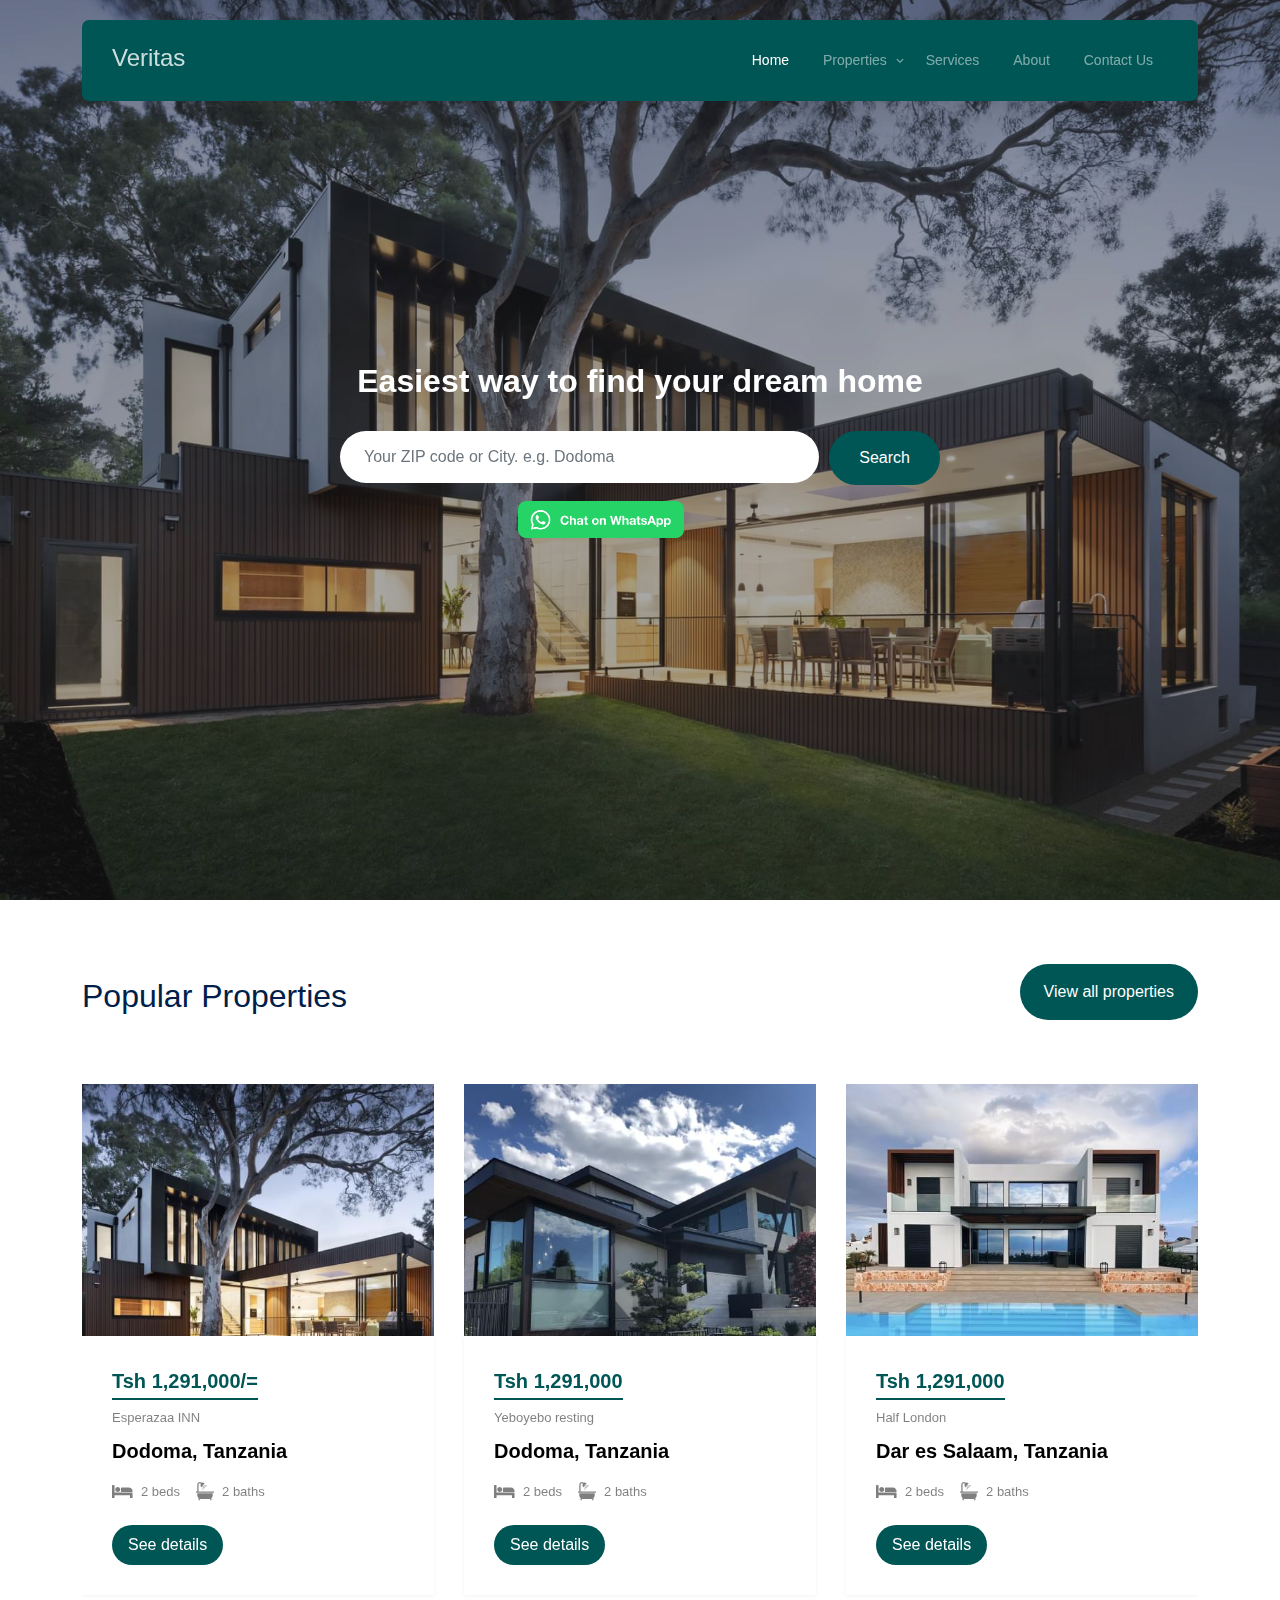
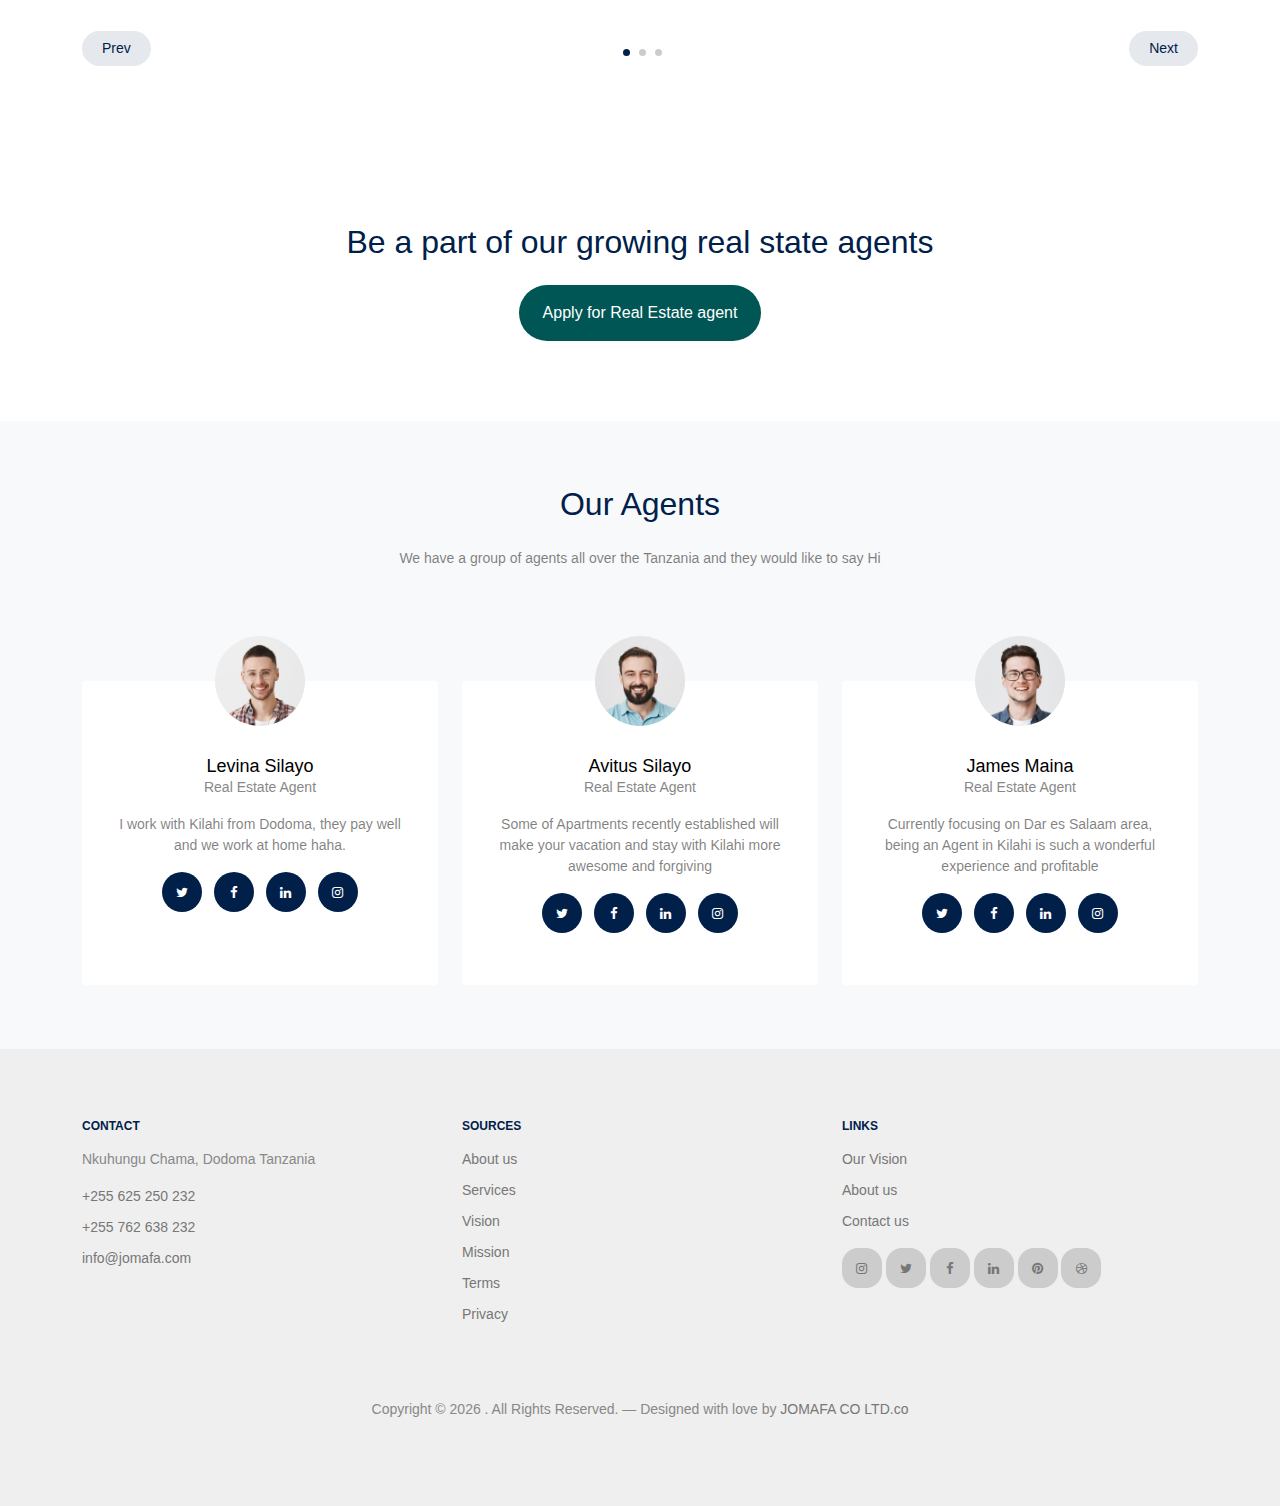
==== commit cdfe76f2: "Update index.html" ====
--- a/index.html
+++ b/index.html
@@ -11,7 +11,7 @@
     <link rel="stylesheet" href="../static/css/icomoonstyle.css" />
     <link rel="stylesheet" href="../static/css/flaticonstyle.css" />
 
-    <link rel="stylesheet" href="../static/css/styles.css" />
+    <link rel="stylesheet" href="styles.css" />
 
     <title>
       Veritas
@@ -74,7 +74,7 @@
       <div class="hero-slide">
         <div
           class="img overlay"
-          style="background-image: url('../static/images/hero_bg_3.jpg')"
+          style="background-image: url('/images/hero_bg_3.jpg')"
         ></div>
         <div
           class="img overlay"
--- a/styles.css
+++ b/styles.css
@@ -0,0 +1,10387 @@
+/*
+* Template Name: Property
+* Template Author: Untree.co
+* Template License: https://creativecommons.org/licenses/by/3.0/
+* Author URI: https://untree.co/
+
+* Twitter: https://twitter.com/Untree_co
+* Facebook: https://web.facebook.com/Untree.co/
+*/
+/*!
+ * Bootstrap v5.1.3 (https://getbootstrap.com/)
+ * Copyright 2011-2021 The Bootstrap Authors
+ * Copyright 2011-2021 Twitter, Inc.
+ * Licensed under MIT (https://github.com/twbs/bootstrap/blob/main/LICENSE)
+ */
+ :root {
+  --bs-blue: #0d6efd;
+  --bs-indigo: #6610f2;
+  --bs-purple: #6f42c1;
+  --bs-pink: #d63384;
+  --bs-red: #dc3545;
+  --bs-orange: #fd7e14;
+  --bs-yellow: #ffc107;
+  --bs-green: #198754;
+  --bs-teal: #20c997;
+  --bs-cyan: #0dcaf0;
+  --bs-white: #fff;
+  --bs-gray: #6c757d;
+  --bs-gray-dark: #343a40;
+  --bs-gray-100: #f8f9fa;
+  --bs-gray-200: #e9ecef;
+  --bs-gray-300: #dee2e6;
+  --bs-gray-400: #ced4da;
+  --bs-gray-500: #adb5bd;
+  --bs-gray-600: #6c757d;
+  --bs-gray-700: #495057;
+  --bs-gray-800: #343a40;
+  --bs-gray-900: #212529;
+  --bs-primary: #00204a;
+  --bs-secondary: #005555;
+  --bs-success: #198754;
+  --bs-info: #0dcaf0;
+  --bs-warning: #ffc107;
+  --bs-danger: #dc3545;
+  --bs-light: #f8f9fa;
+  --bs-dark: #212529;
+  --bs-primary-rgb: 0, 32, 74;
+  --bs-secondary-rgb: 0, 85, 85;
+  --bs-success-rgb: 25, 135, 84;
+  --bs-info-rgb: 13, 202, 240;
+  --bs-warning-rgb: 255, 193, 7;
+  --bs-danger-rgb: 220, 53, 69;
+  --bs-light-rgb: 248, 249, 250;
+  --bs-dark-rgb: 33, 37, 41;
+  --bs-white-rgb: 255, 255, 255;
+  --bs-black-rgb: 0, 0, 0;
+  --bs-body-color-rgb: 33, 37, 41;
+  --bs-body-bg-rgb: 255, 255, 255;
+  --bs-font-sans-serif: "Work Sans", sans-serif;
+  --bs-font-monospace: SFMono-Regular, Menlo, Monaco, Consolas, "Liberation Mono", "Courier New", monospace;
+  --bs-gradient: linear-gradient(180deg, rgba(255, 255, 255, 0.15), rgba(255, 255, 255, 0));
+  --bs-body-font-family: var(--bs-font-sans-serif);
+  --bs-body-font-size: 1rem;
+  --bs-body-font-weight: 400;
+  --bs-body-line-height: 1.5;
+  --bs-body-color: #212529;
+  --bs-body-bg: #fff; }
+
+*,
+*::before,
+*::after {
+  -webkit-box-sizing: border-box;
+  box-sizing: border-box; 
+  text-decoration: none;
+  list-style: none;
+}
+
+
+@media (prefers-reduced-motion: no-preference) {
+  :root {
+    scroll-behavior: smooth; } }
+
+body {
+  margin: 0;
+  font-family: var(--bs-body-font-family);
+  font-size: var(--bs-body-font-size);
+  font-weight: var(--bs-body-font-weight);
+  line-height: var(--bs-body-line-height);
+  color: var(--bs-body-color);
+  text-align: var(--bs-body-text-align);
+  background-color: var(--bs-body-bg);
+  -webkit-text-size-adjust: 100%;
+  -webkit-tap-highlight-color: rgba(0, 0, 0, 0); }
+
+hr {
+  margin: 1rem 0;
+  color: inherit;
+  background-color: currentColor;
+  border: 0;
+  opacity: 0.25; }
+
+hr:not([size]) {
+  height: 1px; }
+
+h1, .h1, h2, .h2, h3, .h3, h4, .h4, h5, .h5, h6, .h6 {
+  margin-top: 0;
+  margin-bottom: 0.5rem;
+  font-weight: 500;
+  line-height: 1.2; }
+
+h1, .h1 {
+  font-size: calc(1.375rem + 1.5vw); }
+  @media (min-width: 1200px) {
+    h1, .h1 {
+      font-size: 2.5rem; } }
+
+h2, .h2 {
+  font-size: calc(1.325rem + 0.9vw); }
+  @media (min-width: 1200px) {
+    h2, .h2 {
+      font-size: 2rem; } }
+
+h3, .h3 {
+  font-size: calc(1.3rem + 0.6vw); }
+  @media (min-width: 1200px) {
+    h3, .h3 {
+      font-size: 1.75rem; } }
+
+h4, .h4 {
+  font-size: calc(1.275rem + 0.3vw); }
+  @media (min-width: 1200px) {
+    h4, .h4 {
+      font-size: 1.5rem; } }
+
+h5, .h5 {
+  font-size: 1.25rem; }
+
+h6, .h6 {
+  font-size: 1rem; }
+
+p {
+  margin-top: 0;
+  margin-bottom: 1rem; }
+
+abbr[title],
+abbr[data-bs-original-title] {
+  -webkit-text-decoration: underline dotted;
+  text-decoration: underline dotted;
+  cursor: help;
+  text-decoration-skip-ink: none; }
+
+address {
+  margin-bottom: 1rem;
+  font-style: normal;
+  line-height: inherit; }
+
+ol,
+ul {
+  padding-left: 2rem; }
+
+ol,
+ul,
+dl {
+  margin-top: 0;
+  margin-bottom: 1rem; }
+
+ol ol,
+ul ul,
+ol ul,
+ul ol {
+  margin-bottom: 0; }
+
+dt {
+  font-weight: 700; }
+
+dd {
+  margin-bottom: .5rem;
+  margin-left: 0; }
+
+blockquote {
+  margin: 0 0 1rem; }
+
+b,
+strong {
+  font-weight: bolder; }
+
+small, .small {
+  font-size: 0.875em; }
+
+mark, .mark {
+  padding: 0.2em;
+  background-color: #fcf8e3; }
+
+sub,
+sup {
+  position: relative;
+  font-size: 0.75em;
+  line-height: 0;
+  vertical-align: baseline; }
+
+sub {
+  bottom: -.25em; }
+
+sup {
+  top: -.5em; }
+
+a {
+  color: #00204a;
+  text-decoration: underline; }
+  a:hover {
+    color: #001a3b; }
+
+a:not([href]):not([class]), a:not([href]):not([class]):hover {
+  color: inherit;
+  text-decoration: none; }
+
+pre,
+code,
+kbd,
+samp {
+  font-family: var(--bs-font-monospace);
+  font-size: 1em;
+  direction: ltr /* rtl:ignore */;
+  unicode-bidi: bidi-override; }
+
+pre {
+  display: block;
+  margin-top: 0;
+  margin-bottom: 1rem;
+  overflow: auto;
+  font-size: 0.875em; }
+  pre code {
+    font-size: inherit;
+    color: inherit;
+    word-break: normal; }
+
+code {
+  font-size: 0.875em;
+  color: #d63384;
+  word-wrap: break-word; }
+  a > code {
+    color: inherit; }
+
+kbd {
+  padding: 0.2rem 0.4rem;
+  font-size: 0.875em;
+  color: #fff;
+  background-color: #212529;
+  border-radius: 0.2rem; }
+  kbd kbd {
+    padding: 0;
+    font-size: 1em;
+    font-weight: 700; }
+
+figure {
+  margin: 0 0 1rem; }
+
+img,
+svg {
+  vertical-align: middle; }
+
+table {
+  caption-side: bottom;
+  border-collapse: collapse; }
+
+caption {
+  padding-top: 0.5rem;
+  padding-bottom: 0.5rem;
+  color: #6c757d;
+  text-align: left; }
+
+th {
+  text-align: inherit;
+  text-align: -webkit-match-parent; }
+
+thead,
+tbody,
+tfoot,
+tr,
+td,
+th {
+  border-color: inherit;
+  border-style: solid;
+  border-width: 0; }
+
+label {
+  display: inline-block; }
+
+button {
+  border-radius: 0; }
+
+button:focus:not(:focus-visible) {
+  outline: 0; }
+
+input,
+button,
+select,
+optgroup,
+textarea {
+  margin: 0;
+  font-family: inherit;
+  font-size: inherit;
+  line-height: inherit; }
+
+button,
+select {
+  text-transform: none; }
+
+[role="button"] {
+  cursor: pointer; }
+
+select {
+  word-wrap: normal; }
+  select:disabled {
+    opacity: 1; }
+
+[list]::-webkit-calendar-picker-indicator {
+  display: none; }
+
+button,
+[type="button"],
+[type="reset"],
+[type="submit"] {
+  -webkit-appearance: button; }
+  button:not(:disabled),
+  [type="button"]:not(:disabled),
+  [type="reset"]:not(:disabled),
+  [type="submit"]:not(:disabled) {
+    cursor: pointer; }
+
+::-moz-focus-inner {
+  padding: 0;
+  border-style: none; }
+
+textarea {
+  resize: vertical; }
+
+fieldset {
+  min-width: 0;
+  padding: 0;
+  margin: 0;
+  border: 0; }
+
+legend {
+  float: left;
+  width: 100%;
+  padding: 0;
+  margin-bottom: 0.5rem;
+  font-size: calc(1.275rem + 0.3vw);
+  line-height: inherit; }
+  @media (min-width: 1200px) {
+    legend {
+      font-size: 1.5rem; } }
+  legend + * {
+    clear: left; }
+
+::-webkit-datetime-edit-fields-wrapper,
+::-webkit-datetime-edit-text,
+::-webkit-datetime-edit-minute,
+::-webkit-datetime-edit-hour-field,
+::-webkit-datetime-edit-day-field,
+::-webkit-datetime-edit-month-field,
+::-webkit-datetime-edit-year-field {
+  padding: 0; }
+
+::-webkit-inner-spin-button {
+  height: auto; }
+
+[type="search"] {
+  outline-offset: -2px;
+  -webkit-appearance: textfield; }
+
+/* rtl:raw:
+[type="tel"],
+[type="url"],
+[type="email"],
+[type="number"] {
+  direction: ltr;
+}
+*/
+::-webkit-search-decoration {
+  -webkit-appearance: none; }
+
+::-webkit-color-swatch-wrapper {
+  padding: 0; }
+
+::file-selector-button {
+  font: inherit; }
+
+::-webkit-file-upload-button {
+  font: inherit;
+  -webkit-appearance: button; }
+
+  .home-btn img{
+    width: 20%;
+  }
+output {
+  display: inline-block; }
+
+iframe {
+  border: 0; }
+
+summary {
+  display: list-item;
+  cursor: pointer; }
+
+progress {
+  vertical-align: baseline; }
+
+[hidden] {
+  display: none !important; }
+
+.lead {
+  font-size: 1.25rem;
+  font-weight: 300; }
+
+.display-1 {
+  font-size: calc(1.625rem + 4.5vw);
+  font-weight: 300;
+  line-height: 1.2; }
+  @media (min-width: 1200px) {
+    .display-1 {
+      font-size: 5rem; } }
+
+.display-2 {
+  font-size: calc(1.575rem + 3.9vw);
+  font-weight: 300;
+  line-height: 1.2; }
+  @media (min-width: 1200px) {
+    .display-2 {
+      font-size: 4.5rem; } }
+
+.display-3 {
+  font-size: calc(1.525rem + 3.3vw);
+  font-weight: 300;
+  line-height: 1.2; }
+  @media (min-width: 1200px) {
+    .display-3 {
+      font-size: 4rem; } }
+
+.display-4 {
+  font-size: calc(1.475rem + 2.7vw);
+  font-weight: 300;
+  line-height: 1.2; }
+  @media (min-width: 1200px) {
+    .display-4 {
+      font-size: 3.5rem; } }
+
+.display-5 {
+  font-size: calc(1.425rem + 2.1vw);
+  font-weight: 300;
+  line-height: 1.2; }
+  @media (min-width: 1200px) {
+    .display-5 {
+      font-size: 3rem; } }
+
+.display-6 {
+  font-size: calc(1.375rem + 1.5vw);
+  font-weight: 300;
+  line-height: 1.2; }
+  @media (min-width: 1200px) {
+    .display-6 {
+      font-size: 2.5rem; } }
+
+.list-unstyled {
+  padding-left: 0;
+  list-style: none; }
+
+.list-inline {
+  padding-left: 0;
+  list-style: none; }
+
+.list-inline-item {
+  display: inline-block; }
+  .list-inline-item:not(:last-child) {
+    margin-right: 0.5rem; }
+
+.initialism {
+  font-size: 0.875em;
+  text-transform: uppercase; }
+
+.blockquote {
+  margin-bottom: 1rem;
+  font-size: 1.25rem; }
+  .blockquote > :last-child {
+    margin-bottom: 0; }
+
+.blockquote-footer {
+  margin-top: -1rem;
+  margin-bottom: 1rem;
+  font-size: 0.875em;
+  color: #6c757d; }
+  .blockquote-footer::before {
+    content: "\2014\00A0"; }
+
+.img-fluid {
+  max-width: 100%;
+  height: auto; }
+
+.img-thumbnail {
+  padding: 0.25rem;
+  background-color: #fff;
+  border: 1px solid #dee2e6;
+  border-radius: 0.25rem;
+  max-width: 100%;
+  height: auto; }
+
+.figure {
+  display: inline-block; }
+
+.figure-img {
+  margin-bottom: 0.5rem;
+  line-height: 1; }
+
+.figure-caption {
+  font-size: 0.875em;
+  color: #6c757d; }
+
+.container,
+.container-fluid,
+.container-sm,
+.container-md,
+.container-lg,
+.container-xl,
+.container-xxl {
+  width: 100%;
+  padding-right: var(--bs-gutter-x, 0.75rem);
+  padding-left: var(--bs-gutter-x, 0.75rem);
+  margin-right: auto;
+  margin-left: auto; }
+
+@media (min-width: 576px) {
+  .container, .container-sm {
+    max-width: 540px; } }
+
+@media (min-width: 768px) {
+  .container, .container-sm, .container-md {
+    max-width: 720px; } }
+
+@media (min-width: 992px) {
+  .container, .container-sm, .container-md, .container-lg {
+    max-width: 960px; } }
+
+@media (min-width: 1200px) {
+  .container, .container-sm, .container-md, .container-lg, .container-xl {
+    max-width: 1140px; } }
+
+@media (min-width: 1400px) {
+  .container, .container-sm, .container-md, .container-lg, .container-xl, .container-xxl {
+    max-width: 1320px; } }
+
+.row {
+  --bs-gutter-x: 1.5rem;
+  --bs-gutter-y: 0;
+  display: -webkit-box;
+  display: -ms-flexbox;
+  display: flex;
+  -ms-flex-wrap: wrap;
+  flex-wrap: wrap;
+  margin-top: calc(-1 * var(--bs-gutter-y));
+  margin-right: calc(-.5 * var(--bs-gutter-x));
+  margin-left: calc(-.5 * var(--bs-gutter-x)); }
+  .row > * {
+    -ms-flex-negative: 0;
+    flex-shrink: 0;
+    width: 100%;
+    max-width: 100%;
+    padding-right: calc(var(--bs-gutter-x) * .5);
+    padding-left: calc(var(--bs-gutter-x) * .5);
+    margin-top: var(--bs-gutter-y); }
+
+.col {
+  -webkit-box-flex: 1;
+  -ms-flex: 1 0 0%;
+  flex: 1 0 0%; }
+
+.row-cols-auto > * {
+  -webkit-box-flex: 0;
+  -ms-flex: 0 0 auto;
+  flex: 0 0 auto;
+  width: auto; }
+
+.row-cols-1 > * {
+  -webkit-box-flex: 0;
+  -ms-flex: 0 0 auto;
+  flex: 0 0 auto;
+  width: 100%; }
+
+.row-cols-2 > * {
+  -webkit-box-flex: 0;
+  -ms-flex: 0 0 auto;
+  flex: 0 0 auto;
+  width: 50%; }
+
+.row-cols-3 > * {
+  -webkit-box-flex: 0;
+  -ms-flex: 0 0 auto;
+  flex: 0 0 auto;
+  width: 33.33333%; }
+
+.row-cols-4 > * {
+  -webkit-box-flex: 0;
+  -ms-flex: 0 0 auto;
+  flex: 0 0 auto;
+  width: 25%; }
+
+.row-cols-5 > * {
+  -webkit-box-flex: 0;
+  -ms-flex: 0 0 auto;
+  flex: 0 0 auto;
+  width: 20%; }
+
+.row-cols-6 > * {
+  -webkit-box-flex: 0;
+  -ms-flex: 0 0 auto;
+  flex: 0 0 auto;
+  width: 16.66667%; }
+
+.col-auto {
+  -webkit-box-flex: 0;
+  -ms-flex: 0 0 auto;
+  flex: 0 0 auto;
+  width: auto; }
+
+.col-1 {
+  -webkit-box-flex: 0;
+  -ms-flex: 0 0 auto;
+  flex: 0 0 auto;
+  width: 8.33333%; }
+
+.col-2 {
+  -webkit-box-flex: 0;
+  -ms-flex: 0 0 auto;
+  flex: 0 0 auto;
+  width: 16.66667%; }
+
+.col-3 {
+  -webkit-box-flex: 0;
+  -ms-flex: 0 0 auto;
+  flex: 0 0 auto;
+  width: 25%; }
+
+.col-4 {
+  -webkit-box-flex: 0;
+  -ms-flex: 0 0 auto;
+  flex: 0 0 auto;
+  width: 33.33333%; }
+
+.col-5 {
+  -webkit-box-flex: 0;
+  -ms-flex: 0 0 auto;
+  flex: 0 0 auto;
+  width: 41.66667%; }
+
+.col-6 {
+  -webkit-box-flex: 0;
+  -ms-flex: 0 0 auto;
+  flex: 0 0 auto;
+  width: 50%; }
+
+.col-7 {
+  -webkit-box-flex: 0;
+  -ms-flex: 0 0 auto;
+  flex: 0 0 auto;
+  width: 58.33333%; }
+
+.col-8 {
+  -webkit-box-flex: 0;
+  -ms-flex: 0 0 auto;
+  flex: 0 0 auto;
+  width: 66.66667%; }
+
+.col-9 {
+  -webkit-box-flex: 0;
+  -ms-flex: 0 0 auto;
+  flex: 0 0 auto;
+  width: 75%; }
+
+.col-10 {
+  -webkit-box-flex: 0;
+  -ms-flex: 0 0 auto;
+  flex: 0 0 auto;
+  width: 83.33333%; }
+
+.col-11 {
+  -webkit-box-flex: 0;
+  -ms-flex: 0 0 auto;
+  flex: 0 0 auto;
+  width: 91.66667%; }
+
+.col-12 {
+  -webkit-box-flex: 0;
+  -ms-flex: 0 0 auto;
+  flex: 0 0 auto;
+  width: 100%; }
+
+.offset-1 {
+  margin-left: 8.33333%; }
+
+.offset-2 {
+  margin-left: 16.66667%; }
+
+.offset-3 {
+  margin-left: 25%; }
+
+.offset-4 {
+  margin-left: 33.33333%; }
+
+.offset-5 {
+  margin-left: 41.66667%; }
+
+.offset-6 {
+  margin-left: 50%; }
+
+.offset-7 {
+  margin-left: 58.33333%; }
+
+.offset-8 {
+  margin-left: 66.66667%; }
+
+.offset-9 {
+  margin-left: 75%; }
+
+.offset-10 {
+  margin-left: 83.33333%; }
+
+.offset-11 {
+  margin-left: 91.66667%; }
+
+.g-0,
+.gx-0 {
+  --bs-gutter-x: 0; }
+
+.g-0,
+.gy-0 {
+  --bs-gutter-y: 0; }
+
+.g-1,
+.gx-1 {
+  --bs-gutter-x: 0.25rem; }
+
+.g-1,
+.gy-1 {
+  --bs-gutter-y: 0.25rem; }
+
+.g-2,
+.gx-2 {
+  --bs-gutter-x: 0.5rem; }
+
+.g-2,
+.gy-2 {
+  --bs-gutter-y: 0.5rem; }
+
+.g-3,
+.gx-3 {
+  --bs-gutter-x: 1rem; }
+
+.g-3,
+.gy-3 {
+  --bs-gutter-y: 1rem; }
+
+.g-4,
+.gx-4 {
+  --bs-gutter-x: 1.5rem; }
+
+.g-4,
+.gy-4 {
+  --bs-gutter-y: 1.5rem; }
+
+.g-5,
+.gx-5 {
+  --bs-gutter-x: 3rem; }
+
+.g-5,
+.gy-5 {
+  --bs-gutter-y: 3rem; }
+
+@media (min-width: 576px) {
+  .col-sm {
+    -webkit-box-flex: 1;
+    -ms-flex: 1 0 0%;
+    flex: 1 0 0%; }
+  .row-cols-sm-auto > * {
+    -webkit-box-flex: 0;
+    -ms-flex: 0 0 auto;
+    flex: 0 0 auto;
+    width: auto; }
+  .row-cols-sm-1 > * {
+    -webkit-box-flex: 0;
+    -ms-flex: 0 0 auto;
+    flex: 0 0 auto;
+    width: 100%; }
+  .row-cols-sm-2 > * {
+    -webkit-box-flex: 0;
+    -ms-flex: 0 0 auto;
+    flex: 0 0 auto;
+    width: 50%; }
+  .row-cols-sm-3 > * {
+    -webkit-box-flex: 0;
+    -ms-flex: 0 0 auto;
+    flex: 0 0 auto;
+    width: 33.33333%; }
+  .row-cols-sm-4 > * {
+    -webkit-box-flex: 0;
+    -ms-flex: 0 0 auto;
+    flex: 0 0 auto;
+    width: 25%; }
+  .row-cols-sm-5 > * {
+    -webkit-box-flex: 0;
+    -ms-flex: 0 0 auto;
+    flex: 0 0 auto;
+    width: 20%; }
+  .row-cols-sm-6 > * {
+    -webkit-box-flex: 0;
+    -ms-flex: 0 0 auto;
+    flex: 0 0 auto;
+    width: 16.66667%; }
+  .col-sm-auto {
+    -webkit-box-flex: 0;
+    -ms-flex: 0 0 auto;
+    flex: 0 0 auto;
+    width: auto; }
+  .col-sm-1 {
+    -webkit-box-flex: 0;
+    -ms-flex: 0 0 auto;
+    flex: 0 0 auto;
+    width: 8.33333%; }
+  .col-sm-2 {
+    -webkit-box-flex: 0;
+    -ms-flex: 0 0 auto;
+    flex: 0 0 auto;
+    width: 16.66667%; }
+  .col-sm-3 {
+    -webkit-box-flex: 0;
+    -ms-flex: 0 0 auto;
+    flex: 0 0 auto;
+    width: 25%; }
+  .col-sm-4 {
+    -webkit-box-flex: 0;
+    -ms-flex: 0 0 auto;
+    flex: 0 0 auto;
+    width: 33.33333%; }
+  .col-sm-5 {
+    -webkit-box-flex: 0;
+    -ms-flex: 0 0 auto;
+    flex: 0 0 auto;
+    width: 41.66667%; }
+  .col-sm-6 {
+    -webkit-box-flex: 0;
+    -ms-flex: 0 0 auto;
+    flex: 0 0 auto;
+    width: 50%; }
+  .col-sm-7 {
+    -webkit-box-flex: 0;
+    -ms-flex: 0 0 auto;
+    flex: 0 0 auto;
+    width: 58.33333%; }
+  .col-sm-8 {
+    -webkit-box-flex: 0;
+    -ms-flex: 0 0 auto;
+    flex: 0 0 auto;
+    width: 66.66667%; }
+  .col-sm-9 {
+    -webkit-box-flex: 0;
+    -ms-flex: 0 0 auto;
+    flex: 0 0 auto;
+    width: 75%; }
+  .col-sm-10 {
+    -webkit-box-flex: 0;
+    -ms-flex: 0 0 auto;
+    flex: 0 0 auto;
+    width: 83.33333%; }
+  .col-sm-11 {
+    -webkit-box-flex: 0;
+    -ms-flex: 0 0 auto;
+    flex: 0 0 auto;
+    width: 91.66667%; }
+  .col-sm-12 {
+    -webkit-box-flex: 0;
+    -ms-flex: 0 0 auto;
+    flex: 0 0 auto;
+    width: 100%; }
+  .offset-sm-0 {
+    margin-left: 0; }
+  .offset-sm-1 {
+    margin-left: 8.33333%; }
+  .offset-sm-2 {
+    margin-left: 16.66667%; }
+  .offset-sm-3 {
+    margin-left: 25%; }
+  .offset-sm-4 {
+    margin-left: 33.33333%; }
+  .offset-sm-5 {
+    margin-left: 41.66667%; }
+  .offset-sm-6 {
+    margin-left: 50%; }
+  .offset-sm-7 {
+    margin-left: 58.33333%; }
+  .offset-sm-8 {
+    margin-left: 66.66667%; }
+  .offset-sm-9 {
+    margin-left: 75%; }
+  .offset-sm-10 {
+    margin-left: 83.33333%; }
+  .offset-sm-11 {
+    margin-left: 91.66667%; }
+  .g-sm-0,
+  .gx-sm-0 {
+    --bs-gutter-x: 0; }
+  .g-sm-0,
+  .gy-sm-0 {
+    --bs-gutter-y: 0; }
+  .g-sm-1,
+  .gx-sm-1 {
+    --bs-gutter-x: 0.25rem; }
+  .g-sm-1,
+  .gy-sm-1 {
+    --bs-gutter-y: 0.25rem; }
+  .g-sm-2,
+  .gx-sm-2 {
+    --bs-gutter-x: 0.5rem; }
+  .g-sm-2,
+  .gy-sm-2 {
+    --bs-gutter-y: 0.5rem; }
+  .g-sm-3,
+  .gx-sm-3 {
+    --bs-gutter-x: 1rem; }
+  .g-sm-3,
+  .gy-sm-3 {
+    --bs-gutter-y: 1rem; }
+  .g-sm-4,
+  .gx-sm-4 {
+    --bs-gutter-x: 1.5rem; }
+  .g-sm-4,
+  .gy-sm-4 {
+    --bs-gutter-y: 1.5rem; }
+  .g-sm-5,
+  .gx-sm-5 {
+    --bs-gutter-x: 3rem; }
+  .g-sm-5,
+  .gy-sm-5 {
+    --bs-gutter-y: 3rem; } }
+
+@media (min-width: 768px) {
+  .col-md {
+    -webkit-box-flex: 1;
+    -ms-flex: 1 0 0%;
+    flex: 1 0 0%; }
+  .row-cols-md-auto > * {
+    -webkit-box-flex: 0;
+    -ms-flex: 0 0 auto;
+    flex: 0 0 auto;
+    width: auto; }
+  .row-cols-md-1 > * {
+    -webkit-box-flex: 0;
+    -ms-flex: 0 0 auto;
+    flex: 0 0 auto;
+    width: 100%; }
+  .row-cols-md-2 > * {
+    -webkit-box-flex: 0;
+    -ms-flex: 0 0 auto;
+    flex: 0 0 auto;
+    width: 50%; }
+  .row-cols-md-3 > * {
+    -webkit-box-flex: 0;
+    -ms-flex: 0 0 auto;
+    flex: 0 0 auto;
+    width: 33.33333%; }
+  .row-cols-md-4 > * {
+    -webkit-box-flex: 0;
+    -ms-flex: 0 0 auto;
+    flex: 0 0 auto;
+    width: 25%; }
+  .row-cols-md-5 > * {
+    -webkit-box-flex: 0;
+    -ms-flex: 0 0 auto;
+    flex: 0 0 auto;
+    width: 20%; }
+  .row-cols-md-6 > * {
+    -webkit-box-flex: 0;
+    -ms-flex: 0 0 auto;
+    flex: 0 0 auto;
+    width: 16.66667%; }
+  .col-md-auto {
+    -webkit-box-flex: 0;
+    -ms-flex: 0 0 auto;
+    flex: 0 0 auto;
+    width: auto; }
+  .col-md-1 {
+    -webkit-box-flex: 0;
+    -ms-flex: 0 0 auto;
+    flex: 0 0 auto;
+    width: 8.33333%; }
+  .col-md-2 {
+    -webkit-box-flex: 0;
+    -ms-flex: 0 0 auto;
+    flex: 0 0 auto;
+    width: 16.66667%; }
+  .col-md-3 {
+    -webkit-box-flex: 0;
+    -ms-flex: 0 0 auto;
+    flex: 0 0 auto;
+    width: 25%; }
+  .col-md-4 {
+    -webkit-box-flex: 0;
+    -ms-flex: 0 0 auto;
+    flex: 0 0 auto;
+    width: 33.33333%; }
+  .col-md-5 {
+    -webkit-box-flex: 0;
+    -ms-flex: 0 0 auto;
+    flex: 0 0 auto;
+    width: 41.66667%; }
+  .col-md-6 {
+    -webkit-box-flex: 0;
+    -ms-flex: 0 0 auto;
+    flex: 0 0 auto;
+    width: 50%; }
+  .col-md-7 {
+    -webkit-box-flex: 0;
+    -ms-flex: 0 0 auto;
+    flex: 0 0 auto;
+    width: 58.33333%; }
+  .col-md-8 {
+    -webkit-box-flex: 0;
+    -ms-flex: 0 0 auto;
+    flex: 0 0 auto;
+    width: 66.66667%; }
+  .col-md-9 {
+    -webkit-box-flex: 0;
+    -ms-flex: 0 0 auto;
+    flex: 0 0 auto;
+    width: 75%; }
+  .col-md-10 {
+    -webkit-box-flex: 0;
+    -ms-flex: 0 0 auto;
+    flex: 0 0 auto;
+    width: 83.33333%; }
+  .col-md-11 {
+    -webkit-box-flex: 0;
+    -ms-flex: 0 0 auto;
+    flex: 0 0 auto;
+    width: 91.66667%; }
+  .col-md-12 {
+    -webkit-box-flex: 0;
+    -ms-flex: 0 0 auto;
+    flex: 0 0 auto;
+    width: 100%; }
+  .offset-md-0 {
+    margin-left: 0; }
+  .offset-md-1 {
+    margin-left: 8.33333%; }
+  .offset-md-2 {
+    margin-left: 16.66667%; }
+  .offset-md-3 {
+    margin-left: 25%; }
+  .offset-md-4 {
+    margin-left: 33.33333%; }
+  .offset-md-5 {
+    margin-left: 41.66667%; }
+  .offset-md-6 {
+    margin-left: 50%; }
+  .offset-md-7 {
+    margin-left: 58.33333%; }
+  .offset-md-8 {
+    margin-left: 66.66667%; }
+  .offset-md-9 {
+    margin-left: 75%; }
+  .offset-md-10 {
+    margin-left: 83.33333%; }
+  .offset-md-11 {
+    margin-left: 91.66667%; }
+  .g-md-0,
+  .gx-md-0 {
+    --bs-gutter-x: 0; }
+  .g-md-0,
+  .gy-md-0 {
+    --bs-gutter-y: 0; }
+  .g-md-1,
+  .gx-md-1 {
+    --bs-gutter-x: 0.25rem; }
+  .g-md-1,
+  .gy-md-1 {
+    --bs-gutter-y: 0.25rem; }
+  .g-md-2,
+  .gx-md-2 {
+    --bs-gutter-x: 0.5rem; }
+  .g-md-2,
+  .gy-md-2 {
+    --bs-gutter-y: 0.5rem; }
+  .g-md-3,
+  .gx-md-3 {
+    --bs-gutter-x: 1rem; }
+  .g-md-3,
+  .gy-md-3 {
+    --bs-gutter-y: 1rem; }
+  .g-md-4,
+  .gx-md-4 {
+    --bs-gutter-x: 1.5rem; }
+  .g-md-4,
+  .gy-md-4 {
+    --bs-gutter-y: 1.5rem; }
+  .g-md-5,
+  .gx-md-5 {
+    --bs-gutter-x: 3rem; }
+  .g-md-5,
+  .gy-md-5 {
+    --bs-gutter-y: 3rem; } }
+
+@media (min-width: 992px) {
+  .col-lg {
+    -webkit-box-flex: 1;
+    -ms-flex: 1 0 0%;
+    flex: 1 0 0%; }
+  .row-cols-lg-auto > * {
+    -webkit-box-flex: 0;
+    -ms-flex: 0 0 auto;
+    flex: 0 0 auto;
+    width: auto; }
+  .row-cols-lg-1 > * {
+    -webkit-box-flex: 0;
+    -ms-flex: 0 0 auto;
+    flex: 0 0 auto;
+    width: 100%; }
+  .row-cols-lg-2 > * {
+    -webkit-box-flex: 0;
+    -ms-flex: 0 0 auto;
+    flex: 0 0 auto;
+    width: 50%; }
+  .row-cols-lg-3 > * {
+    -webkit-box-flex: 0;
+    -ms-flex: 0 0 auto;
+    flex: 0 0 auto;
+    width: 33.33333%; }
+  .row-cols-lg-4 > * {
+    -webkit-box-flex: 0;
+    -ms-flex: 0 0 auto;
+    flex: 0 0 auto;
+    width: 25%; }
+  .row-cols-lg-5 > * {
+    -webkit-box-flex: 0;
+    -ms-flex: 0 0 auto;
+    flex: 0 0 auto;
+    width: 20%; }
+  .row-cols-lg-6 > * {
+    -webkit-box-flex: 0;
+    -ms-flex: 0 0 auto;
+    flex: 0 0 auto;
+    width: 16.66667%; }
+  .col-lg-auto {
+    -webkit-box-flex: 0;
+    -ms-flex: 0 0 auto;
+    flex: 0 0 auto;
+    width: auto; }
+  .col-lg-1 {
+    -webkit-box-flex: 0;
+    -ms-flex: 0 0 auto;
+    flex: 0 0 auto;
+    width: 8.33333%; }
+  .col-lg-2 {
+    -webkit-box-flex: 0;
+    -ms-flex: 0 0 auto;
+    flex: 0 0 auto;
+    width: 16.66667%; }
+  .col-lg-3 {
+    -webkit-box-flex: 0;
+    -ms-flex: 0 0 auto;
+    flex: 0 0 auto;
+    width: 25%; }
+  .col-lg-4 {
+    -webkit-box-flex: 0;
+    -ms-flex: 0 0 auto;
+    flex: 0 0 auto;
+    width: 33.33333%; }
+  .col-lg-5 {
+    -webkit-box-flex: 0;
+    -ms-flex: 0 0 auto;
+    flex: 0 0 auto;
+    width: 41.66667%; }
+  .col-lg-6 {
+    -webkit-box-flex: 0;
+    -ms-flex: 0 0 auto;
+    flex: 0 0 auto;
+    width: 50%; }
+  .col-lg-7 {
+    -webkit-box-flex: 0;
+    -ms-flex: 0 0 auto;
+    flex: 0 0 auto;
+    width: 58.33333%; }
+  .col-lg-8 {
+    -webkit-box-flex: 0;
+    -ms-flex: 0 0 auto;
+    flex: 0 0 auto;
+    width: 66.66667%; }
+  .col-lg-9 {
+    -webkit-box-flex: 0;
+    -ms-flex: 0 0 auto;
+    flex: 0 0 auto;
+    width: 75%; }
+  .col-lg-10 {
+    -webkit-box-flex: 0;
+    -ms-flex: 0 0 auto;
+    flex: 0 0 auto;
+    width: 83.33333%; }
+  .col-lg-11 {
+    -webkit-box-flex: 0;
+    -ms-flex: 0 0 auto;
+    flex: 0 0 auto;
+    width: 91.66667%; }
+  .col-lg-12 {
+    -webkit-box-flex: 0;
+    -ms-flex: 0 0 auto;
+    flex: 0 0 auto;
+    width: 100%; }
+  .offset-lg-0 {
+    margin-left: 0; }
+  .offset-lg-1 {
+    margin-left: 8.33333%; }
+  .offset-lg-2 {
+    margin-left: 16.66667%; }
+  .offset-lg-3 {
+    margin-left: 25%; }
+  .offset-lg-4 {
+    margin-left: 33.33333%; }
+  .offset-lg-5 {
+    margin-left: 41.66667%; }
+  .offset-lg-6 {
+    margin-left: 50%; }
+  .offset-lg-7 {
+    margin-left: 58.33333%; }
+  .offset-lg-8 {
+    margin-left: 66.66667%; }
+  .offset-lg-9 {
+    margin-left: 75%; }
+  .offset-lg-10 {
+    margin-left: 83.33333%; }
+  .offset-lg-11 {
+    margin-left: 91.66667%; }
+  .g-lg-0,
+  .gx-lg-0 {
+    --bs-gutter-x: 0; }
+  .g-lg-0,
+  .gy-lg-0 {
+    --bs-gutter-y: 0; }
+  .g-lg-1,
+  .gx-lg-1 {
+    --bs-gutter-x: 0.25rem; }
+  .g-lg-1,
+  .gy-lg-1 {
+    --bs-gutter-y: 0.25rem; }
+  .g-lg-2,
+  .gx-lg-2 {
+    --bs-gutter-x: 0.5rem; }
+  .g-lg-2,
+  .gy-lg-2 {
+    --bs-gutter-y: 0.5rem; }
+  .g-lg-3,
+  .gx-lg-3 {
+    --bs-gutter-x: 1rem; }
+  .g-lg-3,
+  .gy-lg-3 {
+    --bs-gutter-y: 1rem; }
+  .g-lg-4,
+  .gx-lg-4 {
+    --bs-gutter-x: 1.5rem; }
+  .g-lg-4,
+  .gy-lg-4 {
+    --bs-gutter-y: 1.5rem; }
+  .g-lg-5,
+  .gx-lg-5 {
+    --bs-gutter-x: 3rem; }
+  .g-lg-5,
+  .gy-lg-5 {
+    --bs-gutter-y: 3rem; } }
+
+@media (min-width: 1200px) {
+  .col-xl {
+    -webkit-box-flex: 1;
+    -ms-flex: 1 0 0%;
+    flex: 1 0 0%; }
+  .row-cols-xl-auto > * {
+    -webkit-box-flex: 0;
+    -ms-flex: 0 0 auto;
+    flex: 0 0 auto;
+    width: auto; }
+  .row-cols-xl-1 > * {
+    -webkit-box-flex: 0;
+    -ms-flex: 0 0 auto;
+    flex: 0 0 auto;
+    width: 100%; }
+  .row-cols-xl-2 > * {
+    -webkit-box-flex: 0;
+    -ms-flex: 0 0 auto;
+    flex: 0 0 auto;
+    width: 50%; }
+  .row-cols-xl-3 > * {
+    -webkit-box-flex: 0;
+    -ms-flex: 0 0 auto;
+    flex: 0 0 auto;
+    width: 33.33333%; }
+  .row-cols-xl-4 > * {
+    -webkit-box-flex: 0;
+    -ms-flex: 0 0 auto;
+    flex: 0 0 auto;
+    width: 25%; }
+  .row-cols-xl-5 > * {
+    -webkit-box-flex: 0;
+    -ms-flex: 0 0 auto;
+    flex: 0 0 auto;
+    width: 20%; }
+  .row-cols-xl-6 > * {
+    -webkit-box-flex: 0;
+    -ms-flex: 0 0 auto;
+    flex: 0 0 auto;
+    width: 16.66667%; }
+  .col-xl-auto {
+    -webkit-box-flex: 0;
+    -ms-flex: 0 0 auto;
+    flex: 0 0 auto;
+    width: auto; }
+  .col-xl-1 {
+    -webkit-box-flex: 0;
+    -ms-flex: 0 0 auto;
+    flex: 0 0 auto;
+    width: 8.33333%; }
+  .col-xl-2 {
+    -webkit-box-flex: 0;
+    -ms-flex: 0 0 auto;
+    flex: 0 0 auto;
+    width: 16.66667%; }
+  .col-xl-3 {
+    -webkit-box-flex: 0;
+    -ms-flex: 0 0 auto;
+    flex: 0 0 auto;
+    width: 25%; }
+  .col-xl-4 {
+    -webkit-box-flex: 0;
+    -ms-flex: 0 0 auto;
+    flex: 0 0 auto;
+    width: 33.33333%; }
+  .col-xl-5 {
+    -webkit-box-flex: 0;
+    -ms-flex: 0 0 auto;
+    flex: 0 0 auto;
+    width: 41.66667%; }
+  .col-xl-6 {
+    -webkit-box-flex: 0;
+    -ms-flex: 0 0 auto;
+    flex: 0 0 auto;
+    width: 50%; }
+  .col-xl-7 {
+    -webkit-box-flex: 0;
+    -ms-flex: 0 0 auto;
+    flex: 0 0 auto;
+    width: 58.33333%; }
+  .col-xl-8 {
+    -webkit-box-flex: 0;
+    -ms-flex: 0 0 auto;
+    flex: 0 0 auto;
+    width: 66.66667%; }
+  .col-xl-9 {
+    -webkit-box-flex: 0;
+    -ms-flex: 0 0 auto;
+    flex: 0 0 auto;
+    width: 75%; }
+  .col-xl-10 {
+    -webkit-box-flex: 0;
+    -ms-flex: 0 0 auto;
+    flex: 0 0 auto;
+    width: 83.33333%; }
+  .col-xl-11 {
+    -webkit-box-flex: 0;
+    -ms-flex: 0 0 auto;
+    flex: 0 0 auto;
+    width: 91.66667%; }
+  .col-xl-12 {
+    -webkit-box-flex: 0;
+    -ms-flex: 0 0 auto;
+    flex: 0 0 auto;
+    width: 100%; }
+  .offset-xl-0 {
+    margin-left: 0; }
+  .offset-xl-1 {
+    margin-left: 8.33333%; }
+  .offset-xl-2 {
+    margin-left: 16.66667%; }
+  .offset-xl-3 {
+    margin-left: 25%; }
+  .offset-xl-4 {
+    margin-left: 33.33333%; }
+  .offset-xl-5 {
+    margin-left: 41.66667%; }
+  .offset-xl-6 {
+    margin-left: 50%; }
+  .offset-xl-7 {
+    margin-left: 58.33333%; }
+  .offset-xl-8 {
+    margin-left: 66.66667%; }
+  .offset-xl-9 {
+    margin-left: 75%; }
+  .offset-xl-10 {
+    margin-left: 83.33333%; }
+  .offset-xl-11 {
+    margin-left: 91.66667%; }
+  .g-xl-0,
+  .gx-xl-0 {
+    --bs-gutter-x: 0; }
+  .g-xl-0,
+  .gy-xl-0 {
+    --bs-gutter-y: 0; }
+  .g-xl-1,
+  .gx-xl-1 {
+    --bs-gutter-x: 0.25rem; }
+  .g-xl-1,
+  .gy-xl-1 {
+    --bs-gutter-y: 0.25rem; }
+  .g-xl-2,
+  .gx-xl-2 {
+    --bs-gutter-x: 0.5rem; }
+  .g-xl-2,
+  .gy-xl-2 {
+    --bs-gutter-y: 0.5rem; }
+  .g-xl-3,
+  .gx-xl-3 {
+    --bs-gutter-x: 1rem; }
+  .g-xl-3,
+  .gy-xl-3 {
+    --bs-gutter-y: 1rem; }
+  .g-xl-4,
+  .gx-xl-4 {
+    --bs-gutter-x: 1.5rem; }
+  .g-xl-4,
+  .gy-xl-4 {
+    --bs-gutter-y: 1.5rem; }
+  .g-xl-5,
+  .gx-xl-5 {
+    --bs-gutter-x: 3rem; }
+  .g-xl-5,
+  .gy-xl-5 {
+    --bs-gutter-y: 3rem; } }
+
+@media (min-width: 1400px) {
+  .col-xxl {
+    -webkit-box-flex: 1;
+    -ms-flex: 1 0 0%;
+    flex: 1 0 0%; }
+  .row-cols-xxl-auto > * {
+    -webkit-box-flex: 0;
+    -ms-flex: 0 0 auto;
+    flex: 0 0 auto;
+    width: auto; }
+  .row-cols-xxl-1 > * {
+    -webkit-box-flex: 0;
+    -ms-flex: 0 0 auto;
+    flex: 0 0 auto;
+    width: 100%; }
+  .row-cols-xxl-2 > * {
+    -webkit-box-flex: 0;
+    -ms-flex: 0 0 auto;
+    flex: 0 0 auto;
+    width: 50%; }
+  .row-cols-xxl-3 > * {
+    -webkit-box-flex: 0;
+    -ms-flex: 0 0 auto;
+    flex: 0 0 auto;
+    width: 33.33333%; }
+  .row-cols-xxl-4 > * {
+    -webkit-box-flex: 0;
+    -ms-flex: 0 0 auto;
+    flex: 0 0 auto;
+    width: 25%; }
+  .row-cols-xxl-5 > * {
+    -webkit-box-flex: 0;
+    -ms-flex: 0 0 auto;
+    flex: 0 0 auto;
+    width: 20%; }
+  .row-cols-xxl-6 > * {
+    -webkit-box-flex: 0;
+    -ms-flex: 0 0 auto;
+    flex: 0 0 auto;
+    width: 16.66667%; }
+  .col-xxl-auto {
+    -webkit-box-flex: 0;
+    -ms-flex: 0 0 auto;
+    flex: 0 0 auto;
+    width: auto; }
+  .col-xxl-1 {
+    -webkit-box-flex: 0;
+    -ms-flex: 0 0 auto;
+    flex: 0 0 auto;
+    width: 8.33333%; }
+  .col-xxl-2 {
+    -webkit-box-flex: 0;
+    -ms-flex: 0 0 auto;
+    flex: 0 0 auto;
+    width: 16.66667%; }
+  .col-xxl-3 {
+    -webkit-box-flex: 0;
+    -ms-flex: 0 0 auto;
+    flex: 0 0 auto;
+    width: 25%; }
+  .col-xxl-4 {
+    -webkit-box-flex: 0;
+    -ms-flex: 0 0 auto;
+    flex: 0 0 auto;
+    width: 33.33333%; }
+  .col-xxl-5 {
+    -webkit-box-flex: 0;
+    -ms-flex: 0 0 auto;
+    flex: 0 0 auto;
+    width: 41.66667%; }
+  .col-xxl-6 {
+    -webkit-box-flex: 0;
+    -ms-flex: 0 0 auto;
+    flex: 0 0 auto;
+    width: 50%; }
+  .col-xxl-7 {
+    -webkit-box-flex: 0;
+    -ms-flex: 0 0 auto;
+    flex: 0 0 auto;
+    width: 58.33333%; }
+  .col-xxl-8 {
+    -webkit-box-flex: 0;
+    -ms-flex: 0 0 auto;
+    flex: 0 0 auto;
+    width: 66.66667%; }
+  .col-xxl-9 {
+    -webkit-box-flex: 0;
+    -ms-flex: 0 0 auto;
+    flex: 0 0 auto;
+    width: 75%; }
+  .col-xxl-10 {
+    -webkit-box-flex: 0;
+    -ms-flex: 0 0 auto;
+    flex: 0 0 auto;
+    width: 83.33333%; }
+  .col-xxl-11 {
+    -webkit-box-flex: 0;
+    -ms-flex: 0 0 auto;
+    flex: 0 0 auto;
+    width: 91.66667%; }
+  .col-xxl-12 {
+    -webkit-box-flex: 0;
+    -ms-flex: 0 0 auto;
+    flex: 0 0 auto;
+    width: 100%; }
+  .offset-xxl-0 {
+    margin-left: 0; }
+  .offset-xxl-1 {
+    margin-left: 8.33333%; }
+  .offset-xxl-2 {
+    margin-left: 16.66667%; }
+  .offset-xxl-3 {
+    margin-left: 25%; }
+  .offset-xxl-4 {
+    margin-left: 33.33333%; }
+  .offset-xxl-5 {
+    margin-left: 41.66667%; }
+  .offset-xxl-6 {
+    margin-left: 50%; }
+  .offset-xxl-7 {
+    margin-left: 58.33333%; }
+  .offset-xxl-8 {
+    margin-left: 66.66667%; }
+  .offset-xxl-9 {
+    margin-left: 75%; }
+  .offset-xxl-10 {
+    margin-left: 83.33333%; }
+  .offset-xxl-11 {
+    margin-left: 91.66667%; }
+  .g-xxl-0,
+  .gx-xxl-0 {
+    --bs-gutter-x: 0; }
+  .g-xxl-0,
+  .gy-xxl-0 {
+    --bs-gutter-y: 0; }
+  .g-xxl-1,
+  .gx-xxl-1 {
+    --bs-gutter-x: 0.25rem; }
+  .g-xxl-1,
+  .gy-xxl-1 {
+    --bs-gutter-y: 0.25rem; }
+  .g-xxl-2,
+  .gx-xxl-2 {
+    --bs-gutter-x: 0.5rem; }
+  .g-xxl-2,
+  .gy-xxl-2 {
+    --bs-gutter-y: 0.5rem; }
+  .g-xxl-3,
+  .gx-xxl-3 {
+    --bs-gutter-x: 1rem; }
+  .g-xxl-3,
+  .gy-xxl-3 {
+    --bs-gutter-y: 1rem; }
+  .g-xxl-4,
+  .gx-xxl-4 {
+    --bs-gutter-x: 1.5rem; }
+  .g-xxl-4,
+  .gy-xxl-4 {
+    --bs-gutter-y: 1.5rem; }
+  .g-xxl-5,
+  .gx-xxl-5 {
+    --bs-gutter-x: 3rem; }
+  .g-xxl-5,
+  .gy-xxl-5 {
+    --bs-gutter-y: 3rem; } }
+
+.table {
+  --bs-table-bg: transparent;
+  --bs-table-accent-bg: transparent;
+  --bs-table-striped-color: #212529;
+  --bs-table-striped-bg: rgba(0, 0, 0, 0.05);
+  --bs-table-active-color: #212529;
+  --bs-table-active-bg: rgba(0, 0, 0, 0.1);
+  --bs-table-hover-color: #212529;
+  --bs-table-hover-bg: rgba(0, 0, 0, 0.075);
+  width: 100%;
+  margin-bottom: 1rem;
+  color: #212529;
+  vertical-align: top;
+  border-color: #dee2e6; }
+  .table > :not(caption) > * > * {
+    padding: 0.5rem 0.5rem;
+    background-color: var(--bs-table-bg);
+    border-bottom-width: 1px;
+    -webkit-box-shadow: inset 0 0 0 9999px var(--bs-table-accent-bg);
+    box-shadow: inset 0 0 0 9999px var(--bs-table-accent-bg); }
+  .table > tbody {
+    vertical-align: inherit; }
+  .table > thead {
+    vertical-align: bottom; }
+  .table > :not(:first-child) {
+    border-top: 2px solid currentColor; }
+
+.caption-top {
+  caption-side: top; }
+
+.table-sm > :not(caption) > * > * {
+  padding: 0.25rem 0.25rem; }
+
+.table-bordered > :not(caption) > * {
+  border-width: 1px 0; }
+  .table-bordered > :not(caption) > * > * {
+    border-width: 0 1px; }
+
+.table-borderless > :not(caption) > * > * {
+  border-bottom-width: 0; }
+
+.table-borderless > :not(:first-child) {
+  border-top-width: 0; }
+
+.table-striped > tbody > tr:nth-of-type(odd) > * {
+  --bs-table-accent-bg: var(--bs-table-striped-bg);
+  color: var(--bs-table-striped-color); }
+
+.table-active {
+  --bs-table-accent-bg: var(--bs-table-active-bg);
+  color: var(--bs-table-active-color); }
+
+.table-hover > tbody > tr:hover > * {
+  --bs-table-accent-bg: var(--bs-table-hover-bg);
+  color: var(--bs-table-hover-color); }
+
+.table-primary {
+  --bs-table-bg: #ccd2db;
+  --bs-table-striped-bg: #c2c8d0;
+  --bs-table-striped-color: #000;
+  --bs-table-active-bg: #b8bdc5;
+  --bs-table-active-color: #000;
+  --bs-table-hover-bg: #bdc2cb;
+  --bs-table-hover-color: #000;
+  color: #000;
+  border-color: #b8bdc5; }
+
+.table-secondary {
+  --bs-table-bg: #ccdddd;
+  --bs-table-striped-bg: #c2d2d2;
+  --bs-table-striped-color: #000;
+  --bs-table-active-bg: #b8c7c7;
+  --bs-table-active-color: #000;
+  --bs-table-hover-bg: #bdcccc;
+  --bs-table-hover-color: #000;
+  color: #000;
+  border-color: #b8c7c7; }
+
+.table-success {
+  --bs-table-bg: #d1e7dd;
+  --bs-table-striped-bg: #c7dbd2;
+  --bs-table-striped-color: #000;
+  --bs-table-active-bg: #bcd0c7;
+  --bs-table-active-color: #000;
+  --bs-table-hover-bg: #c1d6cc;
+  --bs-table-hover-color: #000;
+  color: #000;
+  border-color: #bcd0c7; }
+
+.table-info {
+  --bs-table-bg: #cff4fc;
+  --bs-table-striped-bg: #c5e8ef;
+  --bs-table-striped-color: #000;
+  --bs-table-active-bg: #badce3;
+  --bs-table-active-color: #000;
+  --bs-table-hover-bg: #bfe2e9;
+  --bs-table-hover-color: #000;
+  color: #000;
+  border-color: #badce3; }
+
+.table-warning {
+  --bs-table-bg: #fff3cd;
+  --bs-table-striped-bg: #f2e7c3;
+  --bs-table-striped-color: #000;
+  --bs-table-active-bg: #e6dbb9;
+  --bs-table-active-color: #000;
+  --bs-table-hover-bg: #ece1be;
+  --bs-table-hover-color: #000;
+  color: #000;
+  border-color: #e6dbb9; }
+
+.table-danger {
+  --bs-table-bg: #f8d7da;
+  --bs-table-striped-bg: #eccccf;
+  --bs-table-striped-color: #000;
+  --bs-table-active-bg: #dfc2c4;
+  --bs-table-active-color: #000;
+  --bs-table-hover-bg: #e5c7ca;
+  --bs-table-hover-color: #000;
+  color: #000;
+  border-color: #dfc2c4; }
+
+.table-light {
+  --bs-table-bg: #f8f9fa;
+  --bs-table-striped-bg: #ecedee;
+  --bs-table-striped-color: #000;
+  --bs-table-active-bg: #dfe0e1;
+  --bs-table-active-color: #000;
+  --bs-table-hover-bg: #e5e6e7;
+  --bs-table-hover-color: #000;
+  color: #000;
+  border-color: #dfe0e1; }
+
+.table-dark {
+  --bs-table-bg: #212529;
+  --bs-table-striped-bg: #2c3034;
+  --bs-table-striped-color: #fff;
+  --bs-table-active-bg: #373b3e;
+  --bs-table-active-color: #fff;
+  --bs-table-hover-bg: #323539;
+  --bs-table-hover-color: #fff;
+  color: #fff;
+  border-color: #373b3e; }
+
+.table-responsive {
+  overflow-x: auto;
+  -webkit-overflow-scrolling: touch; }
+
+@media (max-width: 575.98px) {
+  .table-responsive-sm {
+    overflow-x: auto;
+    -webkit-overflow-scrolling: touch; } }
+
+@media (max-width: 767.98px) {
+  .table-responsive-md {
+    overflow-x: auto;
+    -webkit-overflow-scrolling: touch; } }
+
+@media (max-width: 991.98px) {
+  .table-responsive-lg {
+    overflow-x: auto;
+    -webkit-overflow-scrolling: touch; } }
+
+@media (max-width: 1199.98px) {
+  .table-responsive-xl {
+    overflow-x: auto;
+    -webkit-overflow-scrolling: touch; } }
+
+@media (max-width: 1399.98px) {
+  .table-responsive-xxl {
+    overflow-x: auto;
+    -webkit-overflow-scrolling: touch; } }
+
+.form-label {
+  margin-bottom: 0.5rem; }
+
+.col-form-label {
+  padding-top: calc(0.375rem + 1px);
+  padding-bottom: calc(0.375rem + 1px);
+  margin-bottom: 0;
+  font-size: inherit;
+  line-height: 1.5; }
+
+.col-form-label-lg {
+  padding-top: calc(0.5rem + 1px);
+  padding-bottom: calc(0.5rem + 1px);
+  font-size: 1.25rem; }
+
+.col-form-label-sm {
+  padding-top: calc(0.25rem + 1px);
+  padding-bottom: calc(0.25rem + 1px);
+  font-size: 0.875rem; }
+
+.form-text {
+  margin-top: 0.25rem;
+  font-size: 0.875em;
+  color: #6c757d; }
+
+.form-control {
+  display: block;
+  width: 100%;
+  padding: 0.375rem 0.75rem;
+  font-size: 1rem;
+  font-weight: 400;
+  line-height: 1.5;
+  color: #212529;
+  background-color: #fff;
+  background-clip: padding-box;
+  border: 1px solid #ced4da;
+  -webkit-appearance: none;
+  -moz-appearance: none;
+  appearance: none;
+  border-radius: 0.25rem;
+  -webkit-transition: border-color 0.15s ease-in-out, -webkit-box-shadow 0.15s ease-in-out;
+  transition: border-color 0.15s ease-in-out, -webkit-box-shadow 0.15s ease-in-out;
+  -o-transition: border-color 0.15s ease-in-out, box-shadow 0.15s ease-in-out;
+  transition: border-color 0.15s ease-in-out, box-shadow 0.15s ease-in-out;
+  transition: border-color 0.15s ease-in-out, box-shadow 0.15s ease-in-out, -webkit-box-shadow 0.15s ease-in-out; }
+  @media (prefers-reduced-motion: reduce) {
+    .form-control {
+      -webkit-transition: none;
+      -o-transition: none;
+      transition: none; } }
+  .form-control[type="file"] {
+    overflow: hidden; }
+    .form-control[type="file"]:not(:disabled):not([readonly]) {
+      cursor: pointer; }
+  .form-control:focus {
+    color: #212529;
+    background-color: #fff;
+    border-color: #8090a5;
+    outline: 0;
+    -webkit-box-shadow: 0 0 0 0.25rem rgba(0, 32, 74, 0.25);
+    box-shadow: 0 0 0 0.25rem rgba(0, 32, 74, 0.25); }
+  .form-control::-webkit-date-and-time-value {
+    height: 1.5em; }
+  .form-control::-webkit-input-placeholder {
+    color: #6c757d;
+    opacity: 1; }
+  .form-control:-ms-input-placeholder {
+    color: #6c757d;
+    opacity: 1; }
+  .form-control::-ms-input-placeholder {
+    color: #6c757d;
+    opacity: 1; }
+  .form-control::placeholder {
+    color: #6c757d;
+    opacity: 1; }
+  .form-control:disabled, .form-control[readonly] {
+    background-color: #e9ecef;
+    opacity: 1; }
+  .form-control::file-selector-button {
+    padding: 0.375rem 0.75rem;
+    margin: -0.375rem -0.75rem;
+    -webkit-margin-end: 0.75rem;
+    margin-inline-end: 0.75rem;
+    color: #212529;
+    background-color: #e9ecef;
+    pointer-events: none;
+    border-color: inherit;
+    border-style: solid;
+    border-width: 0;
+    border-inline-end-width: 1px;
+    border-radius: 0;
+    -webkit-transition: color 0.15s ease-in-out, background-color 0.15s ease-in-out, border-color 0.15s ease-in-out, -webkit-box-shadow 0.15s ease-in-out;
+    transition: color 0.15s ease-in-out, background-color 0.15s ease-in-out, border-color 0.15s ease-in-out, -webkit-box-shadow 0.15s ease-in-out;
+    -o-transition: color 0.15s ease-in-out, background-color 0.15s ease-in-out, border-color 0.15s ease-in-out, box-shadow 0.15s ease-in-out;
+    transition: color 0.15s ease-in-out, background-color 0.15s ease-in-out, border-color 0.15s ease-in-out, box-shadow 0.15s ease-in-out;
+    transition: color 0.15s ease-in-out, background-color 0.15s ease-in-out, border-color 0.15s ease-in-out, box-shadow 0.15s ease-in-out, -webkit-box-shadow 0.15s ease-in-out; }
+    @media (prefers-reduced-motion: reduce) {
+      .form-control::file-selector-button {
+        -webkit-transition: none;
+        -o-transition: none;
+        transition: none; } }
+  .form-control:hover:not(:disabled):not([readonly])::file-selector-button {
+    background-color: #dde0e3; }
+  .form-control::-webkit-file-upload-button {
+    padding: 0.375rem 0.75rem;
+    margin: -0.375rem -0.75rem;
+    -webkit-margin-end: 0.75rem;
+    margin-inline-end: 0.75rem;
+    color: #212529;
+    background-color: #e9ecef;
+    pointer-events: none;
+    border-color: inherit;
+    border-style: solid;
+    border-width: 0;
+    border-inline-end-width: 1px;
+    border-radius: 0;
+    -webkit-transition: color 0.15s ease-in-out, background-color 0.15s ease-in-out, border-color 0.15s ease-in-out, -webkit-box-shadow 0.15s ease-in-out;
+    transition: color 0.15s ease-in-out, background-color 0.15s ease-in-out, border-color 0.15s ease-in-out, -webkit-box-shadow 0.15s ease-in-out;
+    -o-transition: color 0.15s ease-in-out, background-color 0.15s ease-in-out, border-color 0.15s ease-in-out, box-shadow 0.15s ease-in-out;
+    transition: color 0.15s ease-in-out, background-color 0.15s ease-in-out, border-color 0.15s ease-in-out, box-shadow 0.15s ease-in-out;
+    transition: color 0.15s ease-in-out, background-color 0.15s ease-in-out, border-color 0.15s ease-in-out, box-shadow 0.15s ease-in-out, -webkit-box-shadow 0.15s ease-in-out; }
+    @media (prefers-reduced-motion: reduce) {
+      .form-control::-webkit-file-upload-button {
+        -webkit-transition: none;
+        -o-transition: none;
+        transition: none; } }
+  .form-control:hover:not(:disabled):not([readonly])::-webkit-file-upload-button {
+    background-color: #dde0e3; }
+
+.form-control-plaintext {
+  display: block;
+  width: 100%;
+  padding: 0.375rem 0;
+  margin-bottom: 0;
+  line-height: 1.5;
+  color: #212529;
+  background-color: transparent;
+  border: solid transparent;
+  border-width: 1px 0; }
+  .form-control-plaintext.form-control-sm, .form-control-plaintext.form-control-lg {
+    padding-right: 0;
+    padding-left: 0; }
+
+.form-control-sm {
+  min-height: calc(1.5em + 0.5rem + 2px);
+  padding: 0.25rem 0.5rem;
+  font-size: 0.875rem;
+  border-radius: 0.2rem; }
+  .form-control-sm::file-selector-button {
+    padding: 0.25rem 0.5rem;
+    margin: -0.25rem -0.5rem;
+    -webkit-margin-end: 0.5rem;
+    margin-inline-end: 0.5rem; }
+  .form-control-sm::-webkit-file-upload-button {
+    padding: 0.25rem 0.5rem;
+    margin: -0.25rem -0.5rem;
+    -webkit-margin-end: 0.5rem;
+    margin-inline-end: 0.5rem; }
+
+.form-control-lg {
+  min-height: calc(1.5em + 1rem + 2px);
+  padding: 0.5rem 1rem;
+  font-size: 1.25rem;
+  border-radius: 0.3rem; }
+  .form-control-lg::file-selector-button {
+    padding: 0.5rem 1rem;
+    margin: -0.5rem -1rem;
+    -webkit-margin-end: 1rem;
+    margin-inline-end: 1rem; }
+  .form-control-lg::-webkit-file-upload-button {
+    padding: 0.5rem 1rem;
+    margin: -0.5rem -1rem;
+    -webkit-margin-end: 1rem;
+    margin-inline-end: 1rem; }
+
+textarea.form-control {
+  min-height: calc(1.5em + 0.75rem + 2px); }
+
+textarea.form-control-sm {
+  min-height: calc(1.5em + 0.5rem + 2px); }
+
+textarea.form-control-lg {
+  min-height: calc(1.5em + 1rem + 2px); }
+
+.form-control-color {
+  width: 3rem;
+  height: auto;
+  padding: 0.375rem; }
+  .form-control-color:not(:disabled):not([readonly]) {
+    cursor: pointer; }
+  .form-control-color::-moz-color-swatch {
+    height: 1.5em;
+    border-radius: 0.25rem; }
+  .form-control-color::-webkit-color-swatch {
+    height: 1.5em;
+    border-radius: 0.25rem; }
+
+.form-select {
+  display: block;
+  width: 100%;
+  padding: 0.375rem 2.25rem 0.375rem 0.75rem;
+  -moz-padding-start: calc(0.75rem - 3px);
+  font-size: 1rem;
+  font-weight: 400;
+  line-height: 1.5;
+  color: #212529;
+  background-color: #fff;
+  background-image: url("data:image/svg+xml,%3csvg xmlns='http://www.w3.org/2000/svg' viewBox='0 0 16 16'%3e%3cpath fill='none' stroke='%23343a40' stroke-linecap='round' stroke-linejoin='round' stroke-width='2' d='M2 5l6 6 6-6'/%3e%3c/svg%3e");
+  background-repeat: no-repeat;
+  background-position: right 0.75rem center;
+  background-size: 16px 12px;
+  border: 1px solid #ced4da;
+  border-radius: 0.25rem;
+  -webkit-transition: border-color 0.15s ease-in-out, -webkit-box-shadow 0.15s ease-in-out;
+  transition: border-color 0.15s ease-in-out, -webkit-box-shadow 0.15s ease-in-out;
+  -o-transition: border-color 0.15s ease-in-out, box-shadow 0.15s ease-in-out;
+  transition: border-color 0.15s ease-in-out, box-shadow 0.15s ease-in-out;
+  transition: border-color 0.15s ease-in-out, box-shadow 0.15s ease-in-out, -webkit-box-shadow 0.15s ease-in-out;
+  -webkit-appearance: none;
+  -moz-appearance: none;
+  appearance: none; }
+  @media (prefers-reduced-motion: reduce) {
+    .form-select {
+      -webkit-transition: none;
+      -o-transition: none;
+      transition: none; } }
+  .form-select:focus {
+    border-color: #8090a5;
+    outline: 0;
+    -webkit-box-shadow: 0 0 0 0.25rem rgba(0, 32, 74, 0.25);
+    box-shadow: 0 0 0 0.25rem rgba(0, 32, 74, 0.25); }
+  .form-select[multiple], .form-select[size]:not([size="1"]) {
+    padding-right: 0.75rem;
+    background-image: none; }
+  .form-select:disabled {
+    background-color: #e9ecef; }
+  .form-select:-moz-focusring {
+    color: transparent;
+    text-shadow: 0 0 0 #212529; }
+
+.form-select-sm {
+  padding-top: 0.25rem;
+  padding-bottom: 0.25rem;
+  padding-left: 0.5rem;
+  font-size: 0.875rem;
+  border-radius: 0.2rem; }
+
+.form-select-lg {
+  padding-top: 0.5rem;
+  padding-bottom: 0.5rem;
+  padding-left: 1rem;
+  font-size: 1.25rem;
+  border-radius: 0.3rem; }
+
+.form-check {
+  display: block;
+  min-height: 1.5rem;
+  padding-left: 1.5em;
+  margin-bottom: 0.125rem; }
+  .form-check .form-check-input {
+    float: left;
+    margin-left: -1.5em; }
+
+.form-check-input {
+  width: 1em;
+  height: 1em;
+  margin-top: 0.25em;
+  vertical-align: top;
+  background-color: #fff;
+  background-repeat: no-repeat;
+  background-position: center;
+  background-size: contain;
+  border: 1px solid rgba(0, 0, 0, 0.25);
+  -webkit-appearance: none;
+  -moz-appearance: none;
+  appearance: none;
+  -webkit-print-color-adjust: exact;
+  color-adjust: exact; }
+  .form-check-input[type="checkbox"] {
+    border-radius: 0.25em; }
+  .form-check-input[type="radio"] {
+    border-radius: 50%; }
+  .form-check-input:active {
+    -webkit-filter: brightness(90%);
+    filter: brightness(90%); }
+  .form-check-input:focus {
+    border-color: #8090a5;
+    outline: 0;
+    -webkit-box-shadow: 0 0 0 0.25rem rgba(0, 32, 74, 0.25);
+    box-shadow: 0 0 0 0.25rem rgba(0, 32, 74, 0.25); }
+  .form-check-input:checked {
+    background-color: #00204a;
+    border-color: #00204a; }
+    .form-check-input:checked[type="checkbox"] {
+      background-image: url("data:image/svg+xml,%3csvg xmlns='http://www.w3.org/2000/svg' viewBox='0 0 20 20'%3e%3cpath fill='none' stroke='%23fff' stroke-linecap='round' stroke-linejoin='round' stroke-width='3' d='M6 10l3 3l6-6'/%3e%3c/svg%3e"); }
+    .form-check-input:checked[type="radio"] {
+      background-image: url("data:image/svg+xml,%3csvg xmlns='http://www.w3.org/2000/svg' viewBox='-4 -4 8 8'%3e%3ccircle r='2' fill='%23fff'/%3e%3c/svg%3e"); }
+  .form-check-input[type="checkbox"]:indeterminate {
+    background-color: #00204a;
+    border-color: #00204a;
+    background-image: url("data:image/svg+xml,%3csvg xmlns='http://www.w3.org/2000/svg' viewBox='0 0 20 20'%3e%3cpath fill='none' stroke='%23fff' stroke-linecap='round' stroke-linejoin='round' stroke-width='3' d='M6 10h8'/%3e%3c/svg%3e"); }
+  .form-check-input:disabled {
+    pointer-events: none;
+    -webkit-filter: none;
+    filter: none;
+    opacity: 0.5; }
+  .form-check-input[disabled] ~ .form-check-label, .form-check-input:disabled ~ .form-check-label {
+    opacity: 0.5; }
+
+.form-switch {
+  padding-left: 2.5em; }
+  .form-switch .form-check-input {
+    width: 2em;
+    margin-left: -2.5em;
+    background-image: url("data:image/svg+xml,%3csvg xmlns='http://www.w3.org/2000/svg' viewBox='-4 -4 8 8'%3e%3ccircle r='3' fill='rgba%280, 0, 0, 0.25%29'/%3e%3c/svg%3e");
+    background-position: left center;
+    border-radius: 2em;
+    -webkit-transition: background-position 0.15s ease-in-out;
+    -o-transition: background-position 0.15s ease-in-out;
+    transition: background-position 0.15s ease-in-out; }
+    @media (prefers-reduced-motion: reduce) {
+      .form-switch .form-check-input {
+        -webkit-transition: none;
+        -o-transition: none;
+        transition: none; } }
+    .form-switch .form-check-input:focus {
+      background-image: url("data:image/svg+xml,%3csvg xmlns='http://www.w3.org/2000/svg' viewBox='-4 -4 8 8'%3e%3ccircle r='3' fill='%238090a5'/%3e%3c/svg%3e"); }
+    .form-switch .form-check-input:checked {
+      background-position: right center;
+      background-image: url("data:image/svg+xml,%3csvg xmlns='http://www.w3.org/2000/svg' viewBox='-4 -4 8 8'%3e%3ccircle r='3' fill='%23fff'/%3e%3c/svg%3e"); }
+
+.form-check-inline {
+  display: inline-block;
+  margin-right: 1rem; }
+
+.btn-check {
+  position: absolute;
+  clip: rect(0, 0, 0, 0);
+  pointer-events: none; }
+  .btn-check[disabled] + .btn, .btn-check:disabled + .btn {
+    pointer-events: none;
+    -webkit-filter: none;
+    filter: none;
+    opacity: 0.65; }
+
+.form-range {
+  width: 100%;
+  height: 1.5rem;
+  padding: 0;
+  background-color: transparent;
+  -webkit-appearance: none;
+  -moz-appearance: none;
+  appearance: none; }
+  .form-range:focus {
+    outline: 0; }
+    .form-range:focus::-webkit-slider-thumb {
+      -webkit-box-shadow: 0 0 0 1px #fff, 0 0 0 0.25rem rgba(0, 32, 74, 0.25);
+      box-shadow: 0 0 0 1px #fff, 0 0 0 0.25rem rgba(0, 32, 74, 0.25); }
+    .form-range:focus::-moz-range-thumb {
+      box-shadow: 0 0 0 1px #fff, 0 0 0 0.25rem rgba(0, 32, 74, 0.25); }
+  .form-range::-moz-focus-outer {
+    border: 0; }
+  .form-range::-webkit-slider-thumb {
+    width: 1rem;
+    height: 1rem;
+    margin-top: -0.25rem;
+    background-color: #00204a;
+    border: 0;
+    border-radius: 1rem;
+    -webkit-transition: background-color 0.15s ease-in-out, border-color 0.15s ease-in-out, -webkit-box-shadow 0.15s ease-in-out;
+    transition: background-color 0.15s ease-in-out, border-color 0.15s ease-in-out, -webkit-box-shadow 0.15s ease-in-out;
+    -o-transition: background-color 0.15s ease-in-out, border-color 0.15s ease-in-out, box-shadow 0.15s ease-in-out;
+    transition: background-color 0.15s ease-in-out, border-color 0.15s ease-in-out, box-shadow 0.15s ease-in-out;
+    transition: background-color 0.15s ease-in-out, border-color 0.15s ease-in-out, box-shadow 0.15s ease-in-out, -webkit-box-shadow 0.15s ease-in-out;
+    -webkit-appearance: none;
+    appearance: none; }
+    @media (prefers-reduced-motion: reduce) {
+      .form-range::-webkit-slider-thumb {
+        -webkit-transition: none;
+        -o-transition: none;
+        transition: none; } }
+    .form-range::-webkit-slider-thumb:active {
+      background-color: #b3bcc9; }
+  .form-range::-webkit-slider-runnable-track {
+    width: 100%;
+    height: 0.5rem;
+    color: transparent;
+    cursor: pointer;
+    background-color: #dee2e6;
+    border-color: transparent;
+    border-radius: 1rem; }
+  .form-range::-moz-range-thumb {
+    width: 1rem;
+    height: 1rem;
+    background-color: #00204a;
+    border: 0;
+    border-radius: 1rem;
+    -webkit-transition: background-color 0.15s ease-in-out, border-color 0.15s ease-in-out, -webkit-box-shadow 0.15s ease-in-out;
+    transition: background-color 0.15s ease-in-out, border-color 0.15s ease-in-out, -webkit-box-shadow 0.15s ease-in-out;
+    -o-transition: background-color 0.15s ease-in-out, border-color 0.15s ease-in-out, box-shadow 0.15s ease-in-out;
+    transition: background-color 0.15s ease-in-out, border-color 0.15s ease-in-out, box-shadow 0.15s ease-in-out;
+    transition: background-color 0.15s ease-in-out, border-color 0.15s ease-in-out, box-shadow 0.15s ease-in-out, -webkit-box-shadow 0.15s ease-in-out;
+    -moz-appearance: none;
+    appearance: none; }
+    @media (prefers-reduced-motion: reduce) {
+      .form-range::-moz-range-thumb {
+        -webkit-transition: none;
+        -o-transition: none;
+        transition: none; } }
+    .form-range::-moz-range-thumb:active {
+      background-color: #b3bcc9; }
+  .form-range::-moz-range-track {
+    width: 100%;
+    height: 0.5rem;
+    color: transparent;
+    cursor: pointer;
+    background-color: #dee2e6;
+    border-color: transparent;
+    border-radius: 1rem; }
+  .form-range:disabled {
+    pointer-events: none; }
+    .form-range:disabled::-webkit-slider-thumb {
+      background-color: #adb5bd; }
+    .form-range:disabled::-moz-range-thumb {
+      background-color: #adb5bd; }
+
+.form-floating {
+  position: relative; }
+  .form-floating > .form-control,
+  .form-floating > .form-select {
+    height: calc(3.5rem + 2px);
+    line-height: 1.25; }
+  .form-floating > label {
+    position: absolute;
+    top: 0;
+    left: 0;
+    height: 100%;
+    padding: 1rem 0.75rem;
+    pointer-events: none;
+    border: 1px solid transparent;
+    -webkit-transform-origin: 0 0;
+    -ms-transform-origin: 0 0;
+    transform-origin: 0 0;
+    -webkit-transition: opacity 0.1s ease-in-out, -webkit-transform 0.1s ease-in-out;
+    transition: opacity 0.1s ease-in-out, -webkit-transform 0.1s ease-in-out;
+    -o-transition: opacity 0.1s ease-in-out, transform 0.1s ease-in-out;
+    transition: opacity 0.1s ease-in-out, transform 0.1s ease-in-out;
+    transition: opacity 0.1s ease-in-out, transform 0.1s ease-in-out, -webkit-transform 0.1s ease-in-out; }
+    @media (prefers-reduced-motion: reduce) {
+      .form-floating > label {
+        -webkit-transition: none;
+        -o-transition: none;
+        transition: none; } }
+  .form-floating > .form-control {
+    padding: 1rem 0.75rem; }
+    .form-floating > .form-control::-webkit-input-placeholder {
+      color: transparent; }
+    .form-floating > .form-control:-ms-input-placeholder {
+      color: transparent; }
+    .form-floating > .form-control::-ms-input-placeholder {
+      color: transparent; }
+    .form-floating > .form-control::placeholder {
+      color: transparent; }
+    .form-floating > .form-control:focus, .form-floating > .form-control:not(:placeholder-shown) {
+      padding-top: 1.625rem;
+      padding-bottom: 0.625rem; }
+    .form-floating > .form-control:-webkit-autofill {
+      padding-top: 1.625rem;
+      padding-bottom: 0.625rem; }
+  .form-floating > .form-select {
+    padding-top: 1.625rem;
+    padding-bottom: 0.625rem; }
+  .form-floating > .form-control:focus ~ label,
+  .form-floating > .form-control:not(:placeholder-shown) ~ label,
+  .form-floating > .form-select ~ label {
+    opacity: 0.65;
+    -webkit-transform: scale(0.85) translateY(-0.5rem) translateX(0.15rem);
+    -ms-transform: scale(0.85) translateY(-0.5rem) translateX(0.15rem);
+    transform: scale(0.85) translateY(-0.5rem) translateX(0.15rem); }
+  .form-floating > .form-control:-webkit-autofill ~ label {
+    opacity: 0.65;
+    -webkit-transform: scale(0.85) translateY(-0.5rem) translateX(0.15rem);
+    transform: scale(0.85) translateY(-0.5rem) translateX(0.15rem); }
+
+.input-group {
+  position: relative;
+  display: -webkit-box;
+  display: -ms-flexbox;
+  display: flex;
+  -ms-flex-wrap: wrap;
+  flex-wrap: wrap;
+  -webkit-box-align: stretch;
+  -ms-flex-align: stretch;
+  align-items: stretch;
+  width: 100%; }
+  .input-group > .form-control,
+  .input-group > .form-select {
+    position: relative;
+    -webkit-box-flex: 1;
+    -ms-flex: 1 1 auto;
+    flex: 1 1 auto;
+    width: 1%;
+    min-width: 0; }
+  .input-group > .form-control:focus,
+  .input-group > .form-select:focus {
+    z-index: 3; }
+  .input-group .btn {
+    position: relative;
+    z-index: 2; }
+    .input-group .btn:focus {
+      z-index: 3; }
+
+.input-group-text {
+  display: -webkit-box;
+  display: -ms-flexbox;
+  display: flex;
+  -webkit-box-align: center;
+  -ms-flex-align: center;
+  align-items: center;
+  padding: 0.375rem 0.75rem;
+  font-size: 1rem;
+  font-weight: 400;
+  line-height: 1.5;
+  color: #212529;
+  text-align: center;
+  white-space: nowrap;
+  background-color: #e9ecef;
+  border: 1px solid #ced4da;
+  border-radius: 0.25rem; }
+
+.input-group-lg > .form-control,
+.input-group-lg > .form-select,
+.input-group-lg > .input-group-text,
+.input-group-lg > .btn {
+  padding: 0.5rem 1rem;
+  font-size: 1.25rem;
+  border-radius: 0.3rem; }
+
+.input-group-sm > .form-control,
+.input-group-sm > .form-select,
+.input-group-sm > .input-group-text,
+.input-group-sm > .btn {
+  padding: 0.25rem 0.5rem;
+  font-size: 0.875rem;
+  border-radius: 0.2rem; }
+
+.input-group-lg > .form-select,
+.input-group-sm > .form-select {
+  padding-right: 3rem; }
+
+.input-group:not(.has-validation) > :not(:last-child):not(.dropdown-toggle):not(.dropdown-menu),
+.input-group:not(.has-validation) > .dropdown-toggle:nth-last-child(n + 3) {
+  border-top-right-radius: 0;
+  border-bottom-right-radius: 0; }
+
+.input-group.has-validation > :nth-last-child(n + 3):not(.dropdown-toggle):not(.dropdown-menu),
+.input-group.has-validation > .dropdown-toggle:nth-last-child(n + 4) {
+  border-top-right-radius: 0;
+  border-bottom-right-radius: 0; }
+
+.input-group > :not(:first-child):not(.dropdown-menu):not(.valid-tooltip):not(.valid-feedback):not(.invalid-tooltip):not(.invalid-feedback) {
+  margin-left: -1px;
+  border-top-left-radius: 0;
+  border-bottom-left-radius: 0; }
+
+.valid-feedback {
+  display: none;
+  width: 100%;
+  margin-top: 0.25rem;
+  font-size: 0.875em;
+  color: #198754; }
+
+.valid-tooltip {
+  position: absolute;
+  top: 100%;
+  z-index: 5;
+  display: none;
+  max-width: 100%;
+  padding: 0.25rem 0.5rem;
+  margin-top: .1rem;
+  font-size: 0.875rem;
+  color: #fff;
+  background-color: rgba(25, 135, 84, 0.9);
+  border-radius: 0.25rem; }
+
+.was-validated :valid ~ .valid-feedback,
+.was-validated :valid ~ .valid-tooltip,
+.is-valid ~ .valid-feedback,
+.is-valid ~ .valid-tooltip {
+  display: block; }
+
+.was-validated .form-control:valid, .form-control.is-valid {
+  border-color: #198754;
+  padding-right: calc(1.5em + 0.75rem);
+  background-image: url("data:image/svg+xml,%3csvg xmlns='http://www.w3.org/2000/svg' viewBox='0 0 8 8'%3e%3cpath fill='%23198754' d='M2.3 6.73L.6 4.53c-.4-1.04.46-1.4 1.1-.8l1.1 1.4 3.4-3.8c.6-.63 1.6-.27 1.2.7l-4 4.6c-.43.5-.8.4-1.1.1z'/%3e%3c/svg%3e");
+  background-repeat: no-repeat;
+  background-position: right calc(0.375em + 0.1875rem) center;
+  background-size: calc(0.75em + 0.375rem) calc(0.75em + 0.375rem); }
+  .was-validated .form-control:valid:focus, .form-control.is-valid:focus {
+    border-color: #198754;
+    -webkit-box-shadow: 0 0 0 0.25rem rgba(25, 135, 84, 0.25);
+    box-shadow: 0 0 0 0.25rem rgba(25, 135, 84, 0.25); }
+
+.was-validated textarea.form-control:valid, textarea.form-control.is-valid {
+  padding-right: calc(1.5em + 0.75rem);
+  background-position: top calc(0.375em + 0.1875rem) right calc(0.375em + 0.1875rem); }
+
+.was-validated .form-select:valid, .form-select.is-valid {
+  border-color: #198754; }
+  .was-validated .form-select:valid:not([multiple]):not([size]), .was-validated .form-select:valid:not([multiple])[size="1"], .form-select.is-valid:not([multiple]):not([size]), .form-select.is-valid:not([multiple])[size="1"] {
+    padding-right: 4.125rem;
+    background-image: url("data:image/svg+xml,%3csvg xmlns='http://www.w3.org/2000/svg' viewBox='0 0 16 16'%3e%3cpath fill='none' stroke='%23343a40' stroke-linecap='round' stroke-linejoin='round' stroke-width='2' d='M2 5l6 6 6-6'/%3e%3c/svg%3e"), url("data:image/svg+xml,%3csvg xmlns='http://www.w3.org/2000/svg' viewBox='0 0 8 8'%3e%3cpath fill='%23198754' d='M2.3 6.73L.6 4.53c-.4-1.04.46-1.4 1.1-.8l1.1 1.4 3.4-3.8c.6-.63 1.6-.27 1.2.7l-4 4.6c-.43.5-.8.4-1.1.1z'/%3e%3c/svg%3e");
+    background-position: right 0.75rem center, center right 2.25rem;
+    background-size: 16px 12px, calc(0.75em + 0.375rem) calc(0.75em + 0.375rem); }
+  .was-validated .form-select:valid:focus, .form-select.is-valid:focus {
+    border-color: #198754;
+    -webkit-box-shadow: 0 0 0 0.25rem rgba(25, 135, 84, 0.25);
+    box-shadow: 0 0 0 0.25rem rgba(25, 135, 84, 0.25); }
+
+.was-validated .form-check-input:valid, .form-check-input.is-valid {
+  border-color: #198754; }
+  .was-validated .form-check-input:valid:checked, .form-check-input.is-valid:checked {
+    background-color: #198754; }
+  .was-validated .form-check-input:valid:focus, .form-check-input.is-valid:focus {
+    -webkit-box-shadow: 0 0 0 0.25rem rgba(25, 135, 84, 0.25);
+    box-shadow: 0 0 0 0.25rem rgba(25, 135, 84, 0.25); }
+  .was-validated .form-check-input:valid ~ .form-check-label, .form-check-input.is-valid ~ .form-check-label {
+    color: #198754; }
+
+.form-check-inline .form-check-input ~ .valid-feedback {
+  margin-left: .5em; }
+
+.was-validated .input-group .form-control:valid, .input-group .form-control.is-valid, .was-validated
+.input-group .form-select:valid,
+.input-group .form-select.is-valid {
+  z-index: 1; }
+  .was-validated .input-group .form-control:valid:focus, .input-group .form-control.is-valid:focus, .was-validated
+  .input-group .form-select:valid:focus,
+  .input-group .form-select.is-valid:focus {
+    z-index: 3; }
+
+.invalid-feedback {
+  display: none;
+  width: 100%;
+  margin-top: 0.25rem;
+  font-size: 0.875em;
+  color: #dc3545; }
+
+.invalid-tooltip {
+  position: absolute;
+  top: 100%;
+  z-index: 5;
+  display: none;
+  max-width: 100%;
+  padding: 0.25rem 0.5rem;
+  margin-top: .1rem;
+  font-size: 0.875rem;
+  color: #fff;
+  background-color: rgba(220, 53, 69, 0.9);
+  border-radius: 0.25rem; }
+
+.was-validated :invalid ~ .invalid-feedback,
+.was-validated :invalid ~ .invalid-tooltip,
+.is-invalid ~ .invalid-feedback,
+.is-invalid ~ .invalid-tooltip {
+  display: block; }
+
+.was-validated .form-control:invalid, .form-control.is-invalid {
+  border-color: #dc3545;
+  padding-right: calc(1.5em + 0.75rem);
+  background-image: url("data:image/svg+xml,%3csvg xmlns='http://www.w3.org/2000/svg' viewBox='0 0 12 12' width='12' height='12' fill='none' stroke='%23dc3545'%3e%3ccircle cx='6' cy='6' r='4.5'/%3e%3cpath stroke-linejoin='round' d='M5.8 3.6h.4L6 6.5z'/%3e%3ccircle cx='6' cy='8.2' r='.6' fill='%23dc3545' stroke='none'/%3e%3c/svg%3e");
+  background-repeat: no-repeat;
+  background-position: right calc(0.375em + 0.1875rem) center;
+  background-size: calc(0.75em + 0.375rem) calc(0.75em + 0.375rem); }
+  .was-validated .form-control:invalid:focus, .form-control.is-invalid:focus {
+    border-color: #dc3545;
+    -webkit-box-shadow: 0 0 0 0.25rem rgba(220, 53, 69, 0.25);
+    box-shadow: 0 0 0 0.25rem rgba(220, 53, 69, 0.25); }
+
+.was-validated textarea.form-control:invalid, textarea.form-control.is-invalid {
+  padding-right: calc(1.5em + 0.75rem);
+  background-position: top calc(0.375em + 0.1875rem) right calc(0.375em + 0.1875rem); }
+
+.was-validated .form-select:invalid, .form-select.is-invalid {
+  border-color: #dc3545; }
+  .was-validated .form-select:invalid:not([multiple]):not([size]), .was-validated .form-select:invalid:not([multiple])[size="1"], .form-select.is-invalid:not([multiple]):not([size]), .form-select.is-invalid:not([multiple])[size="1"] {
+    padding-right: 4.125rem;
+    background-image: url("data:image/svg+xml,%3csvg xmlns='http://www.w3.org/2000/svg' viewBox='0 0 16 16'%3e%3cpath fill='none' stroke='%23343a40' stroke-linecap='round' stroke-linejoin='round' stroke-width='2' d='M2 5l6 6 6-6'/%3e%3c/svg%3e"), url("data:image/svg+xml,%3csvg xmlns='http://www.w3.org/2000/svg' viewBox='0 0 12 12' width='12' height='12' fill='none' stroke='%23dc3545'%3e%3ccircle cx='6' cy='6' r='4.5'/%3e%3cpath stroke-linejoin='round' d='M5.8 3.6h.4L6 6.5z'/%3e%3ccircle cx='6' cy='8.2' r='.6' fill='%23dc3545' stroke='none'/%3e%3c/svg%3e");
+    background-position: right 0.75rem center, center right 2.25rem;
+    background-size: 16px 12px, calc(0.75em + 0.375rem) calc(0.75em + 0.375rem); }
+  .was-validated .form-select:invalid:focus, .form-select.is-invalid:focus {
+    border-color: #dc3545;
+    -webkit-box-shadow: 0 0 0 0.25rem rgba(220, 53, 69, 0.25);
+    box-shadow: 0 0 0 0.25rem rgba(220, 53, 69, 0.25); }
+
+.was-validated .form-check-input:invalid, .form-check-input.is-invalid {
+  border-color: #dc3545; }
+  .was-validated .form-check-input:invalid:checked, .form-check-input.is-invalid:checked {
+    background-color: #dc3545; }
+  .was-validated .form-check-input:invalid:focus, .form-check-input.is-invalid:focus {
+    -webkit-box-shadow: 0 0 0 0.25rem rgba(220, 53, 69, 0.25);
+    box-shadow: 0 0 0 0.25rem rgba(220, 53, 69, 0.25); }
+  .was-validated .form-check-input:invalid ~ .form-check-label, .form-check-input.is-invalid ~ .form-check-label {
+    color: #dc3545; }
+
+.form-check-inline .form-check-input ~ .invalid-feedback {
+  margin-left: .5em; }
+
+.was-validated .input-group .form-control:invalid, .input-group .form-control.is-invalid, .was-validated
+.input-group .form-select:invalid,
+.input-group .form-select.is-invalid {
+  z-index: 2; }
+  .was-validated .input-group .form-control:invalid:focus, .input-group .form-control.is-invalid:focus, .was-validated
+  .input-group .form-select:invalid:focus,
+  .input-group .form-select.is-invalid:focus {
+    z-index: 3; }
+
+.btn {
+  display: inline-block;
+  font-weight: 400;
+  line-height: 1.5;
+  color: #212529;
+  text-align: center;
+  text-decoration: none;
+  vertical-align: middle;
+  cursor: pointer;
+  -webkit-user-select: none;
+  -moz-user-select: none;
+  -ms-user-select: none;
+  user-select: none;
+  background-color: transparent;
+  border: 1px solid transparent;
+  padding: 0.375rem 0.75rem;
+  font-size: 1rem;
+  border-radius: 0.25rem;
+  -webkit-transition: color 0.15s ease-in-out, background-color 0.15s ease-in-out, border-color 0.15s ease-in-out, -webkit-box-shadow 0.15s ease-in-out;
+  transition: color 0.15s ease-in-out, background-color 0.15s ease-in-out, border-color 0.15s ease-in-out, -webkit-box-shadow 0.15s ease-in-out;
+  -o-transition: color 0.15s ease-in-out, background-color 0.15s ease-in-out, border-color 0.15s ease-in-out, box-shadow 0.15s ease-in-out;
+  transition: color 0.15s ease-in-out, background-color 0.15s ease-in-out, border-color 0.15s ease-in-out, box-shadow 0.15s ease-in-out;
+  transition: color 0.15s ease-in-out, background-color 0.15s ease-in-out, border-color 0.15s ease-in-out, box-shadow 0.15s ease-in-out, -webkit-box-shadow 0.15s ease-in-out; }
+  @media (prefers-reduced-motion: reduce) {
+    .btn {
+      -webkit-transition: none;
+      -o-transition: none;
+      transition: none; } }
+  .btn:hover {
+    color: #212529; }
+  .btn-check:focus + .btn, .btn:focus {
+    outline: 0;
+    -webkit-box-shadow: 0 0 0 0.25rem rgba(0, 32, 74, 0.25);
+    box-shadow: 0 0 0 0.25rem rgba(0, 32, 74, 0.25); }
+  .btn:disabled, .btn.disabled,
+  fieldset:disabled .btn {
+    pointer-events: none;
+    opacity: 0.65; }
+
+.btn-primary {
+  color: #fff;
+  background-color: #00204a;
+  border-color: #00204a; }
+  .btn-primary:hover {
+    color: #fff;
+    background-color: #001b3f;
+    border-color: #001a3b; }
+  .btn-check:focus + .btn-primary, .btn-primary:focus {
+    color: #fff;
+    background-color: #001b3f;
+    border-color: #001a3b;
+    -webkit-box-shadow: 0 0 0 0.25rem rgba(38, 65, 101, 0.5);
+    box-shadow: 0 0 0 0.25rem rgba(38, 65, 101, 0.5); }
+  .btn-check:checked + .btn-primary,
+  .btn-check:active + .btn-primary, .btn-primary:active, .btn-primary.active,
+  .show > .btn-primary.dropdown-toggle {
+    color: #fff;
+    background-color: #001a3b;
+    border-color: #001838; }
+    .btn-check:checked + .btn-primary:focus,
+    .btn-check:active + .btn-primary:focus, .btn-primary:active:focus, .btn-primary.active:focus,
+    .show > .btn-primary.dropdown-toggle:focus {
+      -webkit-box-shadow: 0 0 0 0.25rem rgba(38, 65, 101, 0.5);
+      box-shadow: 0 0 0 0.25rem rgba(38, 65, 101, 0.5); }
+  .btn-primary:disabled, .btn-primary.disabled {
+    color: #fff;
+    background-color: #00204a;
+    border-color: #00204a; }
+
+.btn-secondary {
+  color: #fff;
+  background-color: #005555;
+  border-color: #005555; }
+  .btn-secondary:hover {
+    color: #fff;
+    background-color: #004848;
+    border-color: #004444; }
+  .btn-check:focus + .btn-secondary, .btn-secondary:focus {
+    color: #fff;
+    background-color: #004848;
+    border-color: #004444;
+    -webkit-box-shadow: 0 0 0 0.25rem rgba(38, 111, 111, 0.5);
+    box-shadow: 0 0 0 0.25rem rgba(38, 111, 111, 0.5); }
+  .btn-check:checked + .btn-secondary,
+  .btn-check:active + .btn-secondary, .btn-secondary:active, .btn-secondary.active,
+  .show > .btn-secondary.dropdown-toggle {
+    color: #fff;
+    background-color: #004444;
+    border-color: #004040; }
+    .btn-check:checked + .btn-secondary:focus,
+    .btn-check:active + .btn-secondary:focus, .btn-secondary:active:focus, .btn-secondary.active:focus,
+    .show > .btn-secondary.dropdown-toggle:focus {
+      -webkit-box-shadow: 0 0 0 0.25rem rgba(38, 111, 111, 0.5);
+      box-shadow: 0 0 0 0.25rem rgba(38, 111, 111, 0.5); }
+  .btn-secondary:disabled, .btn-secondary.disabled {
+    color: #fff;
+    background-color: #005555;
+    border-color: #005555; }
+
+.btn-success {
+  color: #fff;
+  background-color: #198754;
+  border-color: #198754; }
+  .btn-success:hover {
+    color: #fff;
+    background-color: #157347;
+    border-color: #146c43; }
+  .btn-check:focus + .btn-success, .btn-success:focus {
+    color: #fff;
+    background-color: #157347;
+    border-color: #146c43;
+    -webkit-box-shadow: 0 0 0 0.25rem rgba(60, 153, 110, 0.5);
+    box-shadow: 0 0 0 0.25rem rgba(60, 153, 110, 0.5); }
+  .btn-check:checked + .btn-success,
+  .btn-check:active + .btn-success, .btn-success:active, .btn-success.active,
+  .show > .btn-success.dropdown-toggle {
+    color: #fff;
+    background-color: #146c43;
+    border-color: #13653f; }
+    .btn-check:checked + .btn-success:focus,
+    .btn-check:active + .btn-success:focus, .btn-success:active:focus, .btn-success.active:focus,
+    .show > .btn-success.dropdown-toggle:focus {
+      -webkit-box-shadow: 0 0 0 0.25rem rgba(60, 153, 110, 0.5);
+      box-shadow: 0 0 0 0.25rem rgba(60, 153, 110, 0.5); }
+  .btn-success:disabled, .btn-success.disabled {
+    color: #fff;
+    background-color: #198754;
+    border-color: #198754; }
+
+.btn-info {
+  color: #000;
+  background-color: #0dcaf0;
+  border-color: #0dcaf0; }
+  .btn-info:hover {
+    color: #000;
+    background-color: #31d2f2;
+    border-color: #25cff2; }
+  .btn-check:focus + .btn-info, .btn-info:focus {
+    color: #000;
+    background-color: #31d2f2;
+    border-color: #25cff2;
+    -webkit-box-shadow: 0 0 0 0.25rem rgba(11, 172, 204, 0.5);
+    box-shadow: 0 0 0 0.25rem rgba(11, 172, 204, 0.5); }
+  .btn-check:checked + .btn-info,
+  .btn-check:active + .btn-info, .btn-info:active, .btn-info.active,
+  .show > .btn-info.dropdown-toggle {
+    color: #000;
+    background-color: #3dd5f3;
+    border-color: #25cff2; }
+    .btn-check:checked + .btn-info:focus,
+    .btn-check:active + .btn-info:focus, .btn-info:active:focus, .btn-info.active:focus,
+    .show > .btn-info.dropdown-toggle:focus {
+      -webkit-box-shadow: 0 0 0 0.25rem rgba(11, 172, 204, 0.5);
+      box-shadow: 0 0 0 0.25rem rgba(11, 172, 204, 0.5); }
+  .btn-info:disabled, .btn-info.disabled {
+    color: #000;
+    background-color: #0dcaf0;
+    border-color: #0dcaf0; }
+
+.btn-warning {
+  color: #000;
+  background-color: #ffc107;
+  border-color: #ffc107; }
+  .btn-warning:hover {
+    color: #000;
+    background-color: #ffca2c;
+    border-color: #ffc720; }
+  .btn-check:focus + .btn-warning, .btn-warning:focus {
+    color: #000;
+    background-color: #ffca2c;
+    border-color: #ffc720;
+    -webkit-box-shadow: 0 0 0 0.25rem rgba(217, 164, 6, 0.5);
+    box-shadow: 0 0 0 0.25rem rgba(217, 164, 6, 0.5); }
+  .btn-check:checked + .btn-warning,
+  .btn-check:active + .btn-warning, .btn-warning:active, .btn-warning.active,
+  .show > .btn-warning.dropdown-toggle {
+    color: #000;
+    background-color: #ffcd39;
+    border-color: #ffc720; }
+    .btn-check:checked + .btn-warning:focus,
+    .btn-check:active + .btn-warning:focus, .btn-warning:active:focus, .btn-warning.active:focus,
+    .show > .btn-warning.dropdown-toggle:focus {
+      -webkit-box-shadow: 0 0 0 0.25rem rgba(217, 164, 6, 0.5);
+      box-shadow: 0 0 0 0.25rem rgba(217, 164, 6, 0.5); }
+  .btn-warning:disabled, .btn-warning.disabled {
+    color: #000;
+    background-color: #ffc107;
+    border-color: #ffc107; }
+
+.btn-danger {
+  color: #fff;
+  background-color: #dc3545;
+  border-color: #dc3545; }
+  .btn-danger:hover {
+    color: #fff;
+    background-color: #bb2d3b;
+    border-color: #b02a37; }
+  .btn-check:focus + .btn-danger, .btn-danger:focus {
+    color: #fff;
+    background-color: #bb2d3b;
+    border-color: #b02a37;
+    -webkit-box-shadow: 0 0 0 0.25rem rgba(225, 83, 97, 0.5);
+    box-shadow: 0 0 0 0.25rem rgba(225, 83, 97, 0.5); }
+  .btn-check:checked + .btn-danger,
+  .btn-check:active + .btn-danger, .btn-danger:active, .btn-danger.active,
+  .show > .btn-danger.dropdown-toggle {
+    color: #fff;
+    background-color: #b02a37;
+    border-color: #a52834; }
+    .btn-check:checked + .btn-danger:focus,
+    .btn-check:active + .btn-danger:focus, .btn-danger:active:focus, .btn-danger.active:focus,
+    .show > .btn-danger.dropdown-toggle:focus {
+      -webkit-box-shadow: 0 0 0 0.25rem rgba(225, 83, 97, 0.5);
+      box-shadow: 0 0 0 0.25rem rgba(225, 83, 97, 0.5); }
+  .btn-danger:disabled, .btn-danger.disabled {
+    color: #fff;
+    background-color: #dc3545;
+    border-color: #dc3545; }
+
+.btn-light {
+  color: #000;
+  background-color: #f8f9fa;
+  border-color: #f8f9fa; }
+  .btn-light:hover {
+    color: #000;
+    background-color: #f9fafb;
+    border-color: #f9fafb; }
+  .btn-check:focus + .btn-light, .btn-light:focus {
+    color: #000;
+    background-color: #f9fafb;
+    border-color: #f9fafb;
+    -webkit-box-shadow: 0 0 0 0.25rem rgba(211, 212, 213, 0.5);
+    box-shadow: 0 0 0 0.25rem rgba(211, 212, 213, 0.5); }
+  .btn-check:checked + .btn-light,
+  .btn-check:active + .btn-light, .btn-light:active, .btn-light.active,
+  .show > .btn-light.dropdown-toggle {
+    color: #000;
+    background-color: #f9fafb;
+    border-color: #f9fafb; }
+    .btn-check:checked + .btn-light:focus,
+    .btn-check:active + .btn-light:focus, .btn-light:active:focus, .btn-light.active:focus,
+    .show > .btn-light.dropdown-toggle:focus {
+      -webkit-box-shadow: 0 0 0 0.25rem rgba(211, 212, 213, 0.5);
+      box-shadow: 0 0 0 0.25rem rgba(211, 212, 213, 0.5); }
+  .btn-light:disabled, .btn-light.disabled {
+    color: #000;
+    background-color: #f8f9fa;
+    border-color: #f8f9fa; }
+
+.btn-dark {
+  color: #fff;
+  background-color: #212529;
+  border-color: #212529; }
+  .btn-dark:hover {
+    color: #fff;
+    background-color: #1c1f23;
+    border-color: #1a1e21; }
+  .btn-check:focus + .btn-dark, .btn-dark:focus {
+    color: #fff;
+    background-color: #1c1f23;
+    border-color: #1a1e21;
+    -webkit-box-shadow: 0 0 0 0.25rem rgba(66, 70, 73, 0.5);
+    box-shadow: 0 0 0 0.25rem rgba(66, 70, 73, 0.5); }
+  .btn-check:checked + .btn-dark,
+  .btn-check:active + .btn-dark, .btn-dark:active, .btn-dark.active,
+  .show > .btn-dark.dropdown-toggle {
+    color: #fff;
+    background-color: #1a1e21;
+    border-color: #191c1f; }
+    .btn-check:checked + .btn-dark:focus,
+    .btn-check:active + .btn-dark:focus, .btn-dark:active:focus, .btn-dark.active:focus,
+    .show > .btn-dark.dropdown-toggle:focus {
+      -webkit-box-shadow: 0 0 0 0.25rem rgba(66, 70, 73, 0.5);
+      box-shadow: 0 0 0 0.25rem rgba(66, 70, 73, 0.5); }
+  .btn-dark:disabled, .btn-dark.disabled {
+    color: #fff;
+    background-color: #212529;
+    border-color: #212529; }
+
+.btn-outline-primary {
+  color: #00204a;
+  border-color: #00204a; }
+  .btn-outline-primary:hover {
+    color: #fff;
+    background-color: #00204a;
+    border-color: #00204a; }
+  .btn-check:focus + .btn-outline-primary, .btn-outline-primary:focus {
+    -webkit-box-shadow: 0 0 0 0.25rem rgba(0, 32, 74, 0.5);
+    box-shadow: 0 0 0 0.25rem rgba(0, 32, 74, 0.5); }
+  .btn-check:checked + .btn-outline-primary,
+  .btn-check:active + .btn-outline-primary, .btn-outline-primary:active, .btn-outline-primary.active, .btn-outline-primary.dropdown-toggle.show {
+    color: #fff;
+    background-color: #00204a;
+    border-color: #00204a; }
+    .btn-check:checked + .btn-outline-primary:focus,
+    .btn-check:active + .btn-outline-primary:focus, .btn-outline-primary:active:focus, .btn-outline-primary.active:focus, .btn-outline-primary.dropdown-toggle.show:focus {
+      -webkit-box-shadow: 0 0 0 0.25rem rgba(0, 32, 74, 0.5);
+      box-shadow: 0 0 0 0.25rem rgba(0, 32, 74, 0.5); }
+  .btn-outline-primary:disabled, .btn-outline-primary.disabled {
+    color: #00204a;
+    background-color: transparent; }
+
+.btn-outline-secondary {
+  color: #005555;
+  border-color: #005555; }
+  .btn-outline-secondary:hover {
+    color: #fff;
+    background-color: #005555;
+    border-color: #005555; }
+  .btn-check:focus + .btn-outline-secondary, .btn-outline-secondary:focus {
+    -webkit-box-shadow: 0 0 0 0.25rem rgba(0, 85, 85, 0.5);
+    box-shadow: 0 0 0 0.25rem rgba(0, 85, 85, 0.5); }
+  .btn-check:checked + .btn-outline-secondary,
+  .btn-check:active + .btn-outline-secondary, .btn-outline-secondary:active, .btn-outline-secondary.active, .btn-outline-secondary.dropdown-toggle.show {
+    color: #fff;
+    background-color: #005555;
+    border-color: #005555; }
+    .btn-check:checked + .btn-outline-secondary:focus,
+    .btn-check:active + .btn-outline-secondary:focus, .btn-outline-secondary:active:focus, .btn-outline-secondary.active:focus, .btn-outline-secondary.dropdown-toggle.show:focus {
+      -webkit-box-shadow: 0 0 0 0.25rem rgba(0, 85, 85, 0.5);
+      box-shadow: 0 0 0 0.25rem rgba(0, 85, 85, 0.5); }
+  .btn-outline-secondary:disabled, .btn-outline-secondary.disabled {
+    color: #005555;
+    background-color: transparent; }
+
+.btn-outline-success {
+  color: #198754;
+  border-color: #198754; }
+  .btn-outline-success:hover {
+    color: #fff;
+    background-color: #198754;
+    border-color: #198754; }
+  .btn-check:focus + .btn-outline-success, .btn-outline-success:focus {
+    -webkit-box-shadow: 0 0 0 0.25rem rgba(25, 135, 84, 0.5);
+    box-shadow: 0 0 0 0.25rem rgba(25, 135, 84, 0.5); }
+  .btn-check:checked + .btn-outline-success,
+  .btn-check:active + .btn-outline-success, .btn-outline-success:active, .btn-outline-success.active, .btn-outline-success.dropdown-toggle.show {
+    color: #fff;
+    background-color: #198754;
+    border-color: #198754; }
+    .btn-check:checked + .btn-outline-success:focus,
+    .btn-check:active + .btn-outline-success:focus, .btn-outline-success:active:focus, .btn-outline-success.active:focus, .btn-outline-success.dropdown-toggle.show:focus {
+      -webkit-box-shadow: 0 0 0 0.25rem rgba(25, 135, 84, 0.5);
+      box-shadow: 0 0 0 0.25rem rgba(25, 135, 84, 0.5); }
+  .btn-outline-success:disabled, .btn-outline-success.disabled {
+    color: #198754;
+    background-color: transparent; }
+
+.btn-outline-info {
+  color: #0dcaf0;
+  border-color: #0dcaf0; }
+  .btn-outline-info:hover {
+    color: #000;
+    background-color: #0dcaf0;
+    border-color: #0dcaf0; }
+  .btn-check:focus + .btn-outline-info, .btn-outline-info:focus {
+    -webkit-box-shadow: 0 0 0 0.25rem rgba(13, 202, 240, 0.5);
+    box-shadow: 0 0 0 0.25rem rgba(13, 202, 240, 0.5); }
+  .btn-check:checked + .btn-outline-info,
+  .btn-check:active + .btn-outline-info, .btn-outline-info:active, .btn-outline-info.active, .btn-outline-info.dropdown-toggle.show {
+    color: #000;
+    background-color: #0dcaf0;
+    border-color: #0dcaf0; }
+    .btn-check:checked + .btn-outline-info:focus,
+    .btn-check:active + .btn-outline-info:focus, .btn-outline-info:active:focus, .btn-outline-info.active:focus, .btn-outline-info.dropdown-toggle.show:focus {
+      -webkit-box-shadow: 0 0 0 0.25rem rgba(13, 202, 240, 0.5);
+      box-shadow: 0 0 0 0.25rem rgba(13, 202, 240, 0.5); }
+  .btn-outline-info:disabled, .btn-outline-info.disabled {
+    color: #0dcaf0;
+    background-color: transparent; }
+
+.btn-outline-warning {
+  color: #ffc107;
+  border-color: #ffc107; }
+  .btn-outline-warning:hover {
+    color: #000;
+    background-color: #ffc107;
+    border-color: #ffc107; }
+  .btn-check:focus + .btn-outline-warning, .btn-outline-warning:focus {
+    -webkit-box-shadow: 0 0 0 0.25rem rgba(255, 193, 7, 0.5);
+    box-shadow: 0 0 0 0.25rem rgba(255, 193, 7, 0.5); }
+  .btn-check:checked + .btn-outline-warning,
+  .btn-check:active + .btn-outline-warning, .btn-outline-warning:active, .btn-outline-warning.active, .btn-outline-warning.dropdown-toggle.show {
+    color: #000;
+    background-color: #ffc107;
+    border-color: #ffc107; }
+    .btn-check:checked + .btn-outline-warning:focus,
+    .btn-check:active + .btn-outline-warning:focus, .btn-outline-warning:active:focus, .btn-outline-warning.active:focus, .btn-outline-warning.dropdown-toggle.show:focus {
+      -webkit-box-shadow: 0 0 0 0.25rem rgba(255, 193, 7, 0.5);
+      box-shadow: 0 0 0 0.25rem rgba(255, 193, 7, 0.5); }
+  .btn-outline-warning:disabled, .btn-outline-warning.disabled {
+    color: #ffc107;
+    background-color: transparent; }
+
+.btn-outline-danger {
+  color: #dc3545;
+  border-color: #dc3545; }
+  .btn-outline-danger:hover {
+    color: #fff;
+    background-color: #dc3545;
+    border-color: #dc3545; }
+  .btn-check:focus + .btn-outline-danger, .btn-outline-danger:focus {
+    -webkit-box-shadow: 0 0 0 0.25rem rgba(220, 53, 69, 0.5);
+    box-shadow: 0 0 0 0.25rem rgba(220, 53, 69, 0.5); }
+  .btn-check:checked + .btn-outline-danger,
+  .btn-check:active + .btn-outline-danger, .btn-outline-danger:active, .btn-outline-danger.active, .btn-outline-danger.dropdown-toggle.show {
+    color: #fff;
+    background-color: #dc3545;
+    border-color: #dc3545; }
+    .btn-check:checked + .btn-outline-danger:focus,
+    .btn-check:active + .btn-outline-danger:focus, .btn-outline-danger:active:focus, .btn-outline-danger.active:focus, .btn-outline-danger.dropdown-toggle.show:focus {
+      -webkit-box-shadow: 0 0 0 0.25rem rgba(220, 53, 69, 0.5);
+      box-shadow: 0 0 0 0.25rem rgba(220, 53, 69, 0.5); }
+  .btn-outline-danger:disabled, .btn-outline-danger.disabled {
+    color: #dc3545;
+    background-color: transparent; }
+
+.btn-outline-light {
+  color: #f8f9fa;
+  border-color: #f8f9fa; }
+  .btn-outline-light:hover {
+    color: #000;
+    background-color: #f8f9fa;
+    border-color: #f8f9fa; }
+  .btn-check:focus + .btn-outline-light, .btn-outline-light:focus {
+    -webkit-box-shadow: 0 0 0 0.25rem rgba(248, 249, 250, 0.5);
+    box-shadow: 0 0 0 0.25rem rgba(248, 249, 250, 0.5); }
+  .btn-check:checked + .btn-outline-light,
+  .btn-check:active + .btn-outline-light, .btn-outline-light:active, .btn-outline-light.active, .btn-outline-light.dropdown-toggle.show {
+    color: #000;
+    background-color: #f8f9fa;
+    border-color: #f8f9fa; }
+    .btn-check:checked + .btn-outline-light:focus,
+    .btn-check:active + .btn-outline-light:focus, .btn-outline-light:active:focus, .btn-outline-light.active:focus, .btn-outline-light.dropdown-toggle.show:focus {
+      -webkit-box-shadow: 0 0 0 0.25rem rgba(248, 249, 250, 0.5);
+      box-shadow: 0 0 0 0.25rem rgba(248, 249, 250, 0.5); }
+  .btn-outline-light:disabled, .btn-outline-light.disabled {
+    color: #f8f9fa;
+    background-color: transparent; }
+
+.btn-outline-dark {
+  color: #212529;
+  border-color: #212529; }
+  .btn-outline-dark:hover {
+    color: #fff;
+    background-color: #212529;
+    border-color: #212529; }
+  .btn-check:focus + .btn-outline-dark, .btn-outline-dark:focus {
+    -webkit-box-shadow: 0 0 0 0.25rem rgba(33, 37, 41, 0.5);
+    box-shadow: 0 0 0 0.25rem rgba(33, 37, 41, 0.5); }
+  .btn-check:checked + .btn-outline-dark,
+  .btn-check:active + .btn-outline-dark, .btn-outline-dark:active, .btn-outline-dark.active, .btn-outline-dark.dropdown-toggle.show {
+    color: #fff;
+    background-color: #212529;
+    border-color: #212529; }
+    .btn-check:checked + .btn-outline-dark:focus,
+    .btn-check:active + .btn-outline-dark:focus, .btn-outline-dark:active:focus, .btn-outline-dark.active:focus, .btn-outline-dark.dropdown-toggle.show:focus {
+      -webkit-box-shadow: 0 0 0 0.25rem rgba(33, 37, 41, 0.5);
+      box-shadow: 0 0 0 0.25rem rgba(33, 37, 41, 0.5); }
+  .btn-outline-dark:disabled, .btn-outline-dark.disabled {
+    color: #212529;
+    background-color: transparent; }
+
+.btn-link {
+  font-weight: 400;
+  color: #00204a;
+  text-decoration: underline; }
+  .btn-link:hover {
+    color: #001a3b; }
+  .btn-link:disabled, .btn-link.disabled {
+    color: #6c757d; }
+
+.btn-lg, .btn-group-lg > .btn {
+  padding: 0.5rem 1rem;
+  font-size: 1.25rem;
+  border-radius: 0.3rem; }
+
+.btn-sm, .btn-group-sm > .btn {
+  padding: 0.25rem 0.5rem;
+  font-size: 0.875rem;
+  border-radius: 0.2rem; }
+
+.fade {
+  -webkit-transition: opacity 0.15s linear;
+  -o-transition: opacity 0.15s linear;
+  transition: opacity 0.15s linear; }
+  @media (prefers-reduced-motion: reduce) {
+    .fade {
+      -webkit-transition: none;
+      -o-transition: none;
+      transition: none; } }
+  .fade:not(.show) {
+    opacity: 0; }
+
+.collapse:not(.show) {
+  display: none; }
+
+.collapsing {
+  height: 0;
+  overflow: hidden;
+  -webkit-transition: height 0.35s ease;
+  -o-transition: height 0.35s ease;
+  transition: height 0.35s ease; }
+  @media (prefers-reduced-motion: reduce) {
+    .collapsing {
+      -webkit-transition: none;
+      -o-transition: none;
+      transition: none; } }
+  .collapsing.collapse-horizontal {
+    width: 0;
+    height: auto;
+    -webkit-transition: width 0.35s ease;
+    -o-transition: width 0.35s ease;
+    transition: width 0.35s ease; }
+    @media (prefers-reduced-motion: reduce) {
+      .collapsing.collapse-horizontal {
+        -webkit-transition: none;
+        -o-transition: none;
+        transition: none; } }
+
+.dropup,
+.dropend,
+.dropdown,
+.dropstart {
+  position: relative; }
+
+.dropdown-toggle {
+  white-space: nowrap; }
+  .dropdown-toggle::after {
+    display: inline-block;
+    margin-left: 0.255em;
+    vertical-align: 0.255em;
+    content: "";
+    border-top: 0.3em solid;
+    border-right: 0.3em solid transparent;
+    border-bottom: 0;
+    border-left: 0.3em solid transparent; }
+  .dropdown-toggle:empty::after {
+    margin-left: 0; }
+
+.dropdown-menu {
+  position: absolute;
+  z-index: 1000;
+  display: none;
+  min-width: 10rem;
+  padding: 0.5rem 0;
+  margin: 0;
+  font-size: 1rem;
+  color: #212529;
+  text-align: left;
+  list-style: none;
+  background-color: #fff;
+  background-clip: padding-box;
+  border: 1px solid rgba(0, 0, 0, 0.15);
+  border-radius: 0.25rem; }
+  .dropdown-menu[data-bs-popper] {
+    top: 100%;
+    left: 0;
+    margin-top: 0.125rem; }
+
+.dropdown-menu-start {
+  --bs-position: start; }
+  .dropdown-menu-start[data-bs-popper] {
+    right: auto;
+    left: 0; }
+
+.dropdown-menu-end {
+  --bs-position: end; }
+  .dropdown-menu-end[data-bs-popper] {
+    right: 0;
+    left: auto; }
+
+@media (min-width: 576px) {
+  .dropdown-menu-sm-start {
+    --bs-position: start; }
+    .dropdown-menu-sm-start[data-bs-popper] {
+      right: auto;
+      left: 0; }
+  .dropdown-menu-sm-end {
+    --bs-position: end; }
+    .dropdown-menu-sm-end[data-bs-popper] {
+      right: 0;
+      left: auto; } }
+
+@media (min-width: 768px) {
+  .dropdown-menu-md-start {
+    --bs-position: start; }
+    .dropdown-menu-md-start[data-bs-popper] {
+      right: auto;
+      left: 0; }
+  .dropdown-menu-md-end {
+    --bs-position: end; }
+    .dropdown-menu-md-end[data-bs-popper] {
+      right: 0;
+      left: auto; } }
+
+@media (min-width: 992px) {
+  .dropdown-menu-lg-start {
+    --bs-position: start; }
+    .dropdown-menu-lg-start[data-bs-popper] {
+      right: auto;
+      left: 0; }
+  .dropdown-menu-lg-end {
+    --bs-position: end; }
+    .dropdown-menu-lg-end[data-bs-popper] {
+      right: 0;
+      left: auto; } }
+
+@media (min-width: 1200px) {
+  .dropdown-menu-xl-start {
+    --bs-position: start; }
+    .dropdown-menu-xl-start[data-bs-popper] {
+      right: auto;
+      left: 0; }
+  .dropdown-menu-xl-end {
+    --bs-position: end; }
+    .dropdown-menu-xl-end[data-bs-popper] {
+      right: 0;
+      left: auto; } }
+
+@media (min-width: 1400px) {
+  .dropdown-menu-xxl-start {
+    --bs-position: start; }
+    .dropdown-menu-xxl-start[data-bs-popper] {
+      right: auto;
+      left: 0; }
+  .dropdown-menu-xxl-end {
+    --bs-position: end; }
+    .dropdown-menu-xxl-end[data-bs-popper] {
+      right: 0;
+      left: auto; } }
+
+.dropup .dropdown-menu[data-bs-popper] {
+  top: auto;
+  bottom: 100%;
+  margin-top: 0;
+  margin-bottom: 0.125rem; }
+
+.dropup .dropdown-toggle::after {
+  display: inline-block;
+  margin-left: 0.255em;
+  vertical-align: 0.255em;
+  content: "";
+  border-top: 0;
+  border-right: 0.3em solid transparent;
+  border-bottom: 0.3em solid;
+  border-left: 0.3em solid transparent; }
+
+.dropup .dropdown-toggle:empty::after {
+  margin-left: 0; }
+
+.dropend .dropdown-menu[data-bs-popper] {
+  top: 0;
+  right: auto;
+  left: 100%;
+  margin-top: 0;
+  margin-left: 0.125rem; }
+
+.dropend .dropdown-toggle::after {
+  display: inline-block;
+  margin-left: 0.255em;
+  vertical-align: 0.255em;
+  content: "";
+  border-top: 0.3em solid transparent;
+  border-right: 0;
+  border-bottom: 0.3em solid transparent;
+  border-left: 0.3em solid; }
+
+.dropend .dropdown-toggle:empty::after {
+  margin-left: 0; }
+
+.dropend .dropdown-toggle::after {
+  vertical-align: 0; }
+
+.dropstart .dropdown-menu[data-bs-popper] {
+  top: 0;
+  right: 100%;
+  left: auto;
+  margin-top: 0;
+  margin-right: 0.125rem; }
+
+.dropstart .dropdown-toggle::after {
+  display: inline-block;
+  margin-left: 0.255em;
+  vertical-align: 0.255em;
+  content: ""; }
+
+.dropstart .dropdown-toggle::after {
+  display: none; }
+
+.dropstart .dropdown-toggle::before {
+  display: inline-block;
+  margin-right: 0.255em;
+  vertical-align: 0.255em;
+  content: "";
+  border-top: 0.3em solid transparent;
+  border-right: 0.3em solid;
+  border-bottom: 0.3em solid transparent; }
+
+.dropstart .dropdown-toggle:empty::after {
+  margin-left: 0; }
+
+.dropstart .dropdown-toggle::before {
+  vertical-align: 0; }
+
+.dropdown-divider {
+  height: 0;
+  margin: 0.5rem 0;
+  overflow: hidden;
+  border-top: 1px solid rgba(0, 0, 0, 0.15); }
+
+.dropdown-item {
+  display: block;
+  width: 100%;
+  padding: 0.25rem 1rem;
+  clear: both;
+  font-weight: 400;
+  color: #212529;
+  text-align: inherit;
+  text-decoration: none;
+  white-space: nowrap;
+  background-color: transparent;
+  border: 0; }
+  .dropdown-item:hover, .dropdown-item:focus {
+    color: #1e2125;
+    background-color: #e9ecef; }
+  .dropdown-item.active, .dropdown-item:active {
+    color: #fff;
+    text-decoration: none;
+    background-color: #00204a; }
+  .dropdown-item.disabled, .dropdown-item:disabled {
+    color: #adb5bd;
+    pointer-events: none;
+    background-color: transparent; }
+
+.dropdown-menu.show {
+  display: block; }
+
+.dropdown-header {
+  display: block;
+  padding: 0.5rem 1rem;
+  margin-bottom: 0;
+  font-size: 0.875rem;
+  color: #6c757d;
+  white-space: nowrap; }
+
+.dropdown-item-text {
+  display: block;
+  padding: 0.25rem 1rem;
+  color: #212529; }
+
+.dropdown-menu-dark {
+  color: #dee2e6;
+  background-color: #343a40;
+  border-color: rgba(0, 0, 0, 0.15); }
+  .dropdown-menu-dark .dropdown-item {
+    color: #dee2e6; }
+    .dropdown-menu-dark .dropdown-item:hover, .dropdown-menu-dark .dropdown-item:focus {
+      color: #fff;
+      background-color: rgba(255, 255, 255, 0.15); }
+    .dropdown-menu-dark .dropdown-item.active, .dropdown-menu-dark .dropdown-item:active {
+      color: #fff;
+      background-color: #00204a; }
+    .dropdown-menu-dark .dropdown-item.disabled, .dropdown-menu-dark .dropdown-item:disabled {
+      color: #adb5bd; }
+  .dropdown-menu-dark .dropdown-divider {
+    border-color: rgba(0, 0, 0, 0.15); }
+  .dropdown-menu-dark .dropdown-item-text {
+    color: #dee2e6; }
+  .dropdown-menu-dark .dropdown-header {
+    color: #adb5bd; }
+
+.btn-group,
+.btn-group-vertical {
+  position: relative;
+  display: -webkit-inline-box;
+  display: -ms-inline-flexbox;
+  display: inline-flex;
+  vertical-align: middle; }
+  .btn-group > .btn,
+  .btn-group-vertical > .btn {
+    position: relative;
+    -webkit-box-flex: 1;
+    -ms-flex: 1 1 auto;
+    flex: 1 1 auto; }
+  .btn-group > .btn-check:checked + .btn,
+  .btn-group > .btn-check:focus + .btn,
+  .btn-group > .btn:hover,
+  .btn-group > .btn:focus,
+  .btn-group > .btn:active,
+  .btn-group > .btn.active,
+  .btn-group-vertical > .btn-check:checked + .btn,
+  .btn-group-vertical > .btn-check:focus + .btn,
+  .btn-group-vertical > .btn:hover,
+  .btn-group-vertical > .btn:focus,
+  .btn-group-vertical > .btn:active,
+  .btn-group-vertical > .btn.active {
+    z-index: 1; }
+
+.btn-toolbar {
+  display: -webkit-box;
+  display: -ms-flexbox;
+  display: flex;
+  -ms-flex-wrap: wrap;
+  flex-wrap: wrap;
+  -webkit-box-pack: start;
+  -ms-flex-pack: start;
+  justify-content: flex-start; }
+  .btn-toolbar .input-group {
+    width: auto; }
+
+.btn-group > .btn:not(:first-child),
+.btn-group > .btn-group:not(:first-child) {
+  margin-left: -1px; }
+
+.btn-group > .btn:not(:last-child):not(.dropdown-toggle),
+.btn-group > .btn-group:not(:last-child) > .btn {
+  border-top-right-radius: 0;
+  border-bottom-right-radius: 0; }
+
+.btn-group > .btn:nth-child(n + 3),
+.btn-group > :not(.btn-check) + .btn,
+.btn-group > .btn-group:not(:first-child) > .btn {
+  border-top-left-radius: 0;
+  border-bottom-left-radius: 0; }
+
+.dropdown-toggle-split {
+  padding-right: 0.5625rem;
+  padding-left: 0.5625rem; }
+  .dropdown-toggle-split::after,
+  .dropup .dropdown-toggle-split::after,
+  .dropend .dropdown-toggle-split::after {
+    margin-left: 0; }
+  .dropstart .dropdown-toggle-split::before {
+    margin-right: 0; }
+
+.btn-sm + .dropdown-toggle-split, .btn-group-sm > .btn + .dropdown-toggle-split {
+  padding-right: 0.375rem;
+  padding-left: 0.375rem; }
+
+.btn-lg + .dropdown-toggle-split, .btn-group-lg > .btn + .dropdown-toggle-split {
+  padding-right: 0.75rem;
+  padding-left: 0.75rem; }
+
+.btn-group-vertical {
+  -webkit-box-orient: vertical;
+  -webkit-box-direction: normal;
+  -ms-flex-direction: column;
+  flex-direction: column;
+  -webkit-box-align: start;
+  -ms-flex-align: start;
+  align-items: flex-start;
+  -webkit-box-pack: center;
+  -ms-flex-pack: center;
+  justify-content: center; }
+  .btn-group-vertical > .btn,
+  .btn-group-vertical > .btn-group {
+    width: 100%; }
+  .btn-group-vertical > .btn:not(:first-child),
+  .btn-group-vertical > .btn-group:not(:first-child) {
+    margin-top: -1px; }
+  .btn-group-vertical > .btn:not(:last-child):not(.dropdown-toggle),
+  .btn-group-vertical > .btn-group:not(:last-child) > .btn {
+    border-bottom-right-radius: 0;
+    border-bottom-left-radius: 0; }
+  .btn-group-vertical > .btn ~ .btn,
+  .btn-group-vertical > .btn-group:not(:first-child) > .btn {
+    border-top-left-radius: 0;
+    border-top-right-radius: 0; }
+
+.nav {
+  display: -webkit-box;
+  display: -ms-flexbox;
+  display: flex;
+  -ms-flex-wrap: wrap;
+  flex-wrap: wrap;
+  padding-left: 0;
+  margin-bottom: 0;
+  list-style: none; }
+
+.nav-link {
+  display: block;
+  padding: 0.5rem 1rem;
+  color: #00204a;
+  text-decoration: none;
+  -webkit-transition: color 0.15s ease-in-out, background-color 0.15s ease-in-out, border-color 0.15s ease-in-out;
+  -o-transition: color 0.15s ease-in-out, background-color 0.15s ease-in-out, border-color 0.15s ease-in-out;
+  transition: color 0.15s ease-in-out, background-color 0.15s ease-in-out, border-color 0.15s ease-in-out; }
+  @media (prefers-reduced-motion: reduce) {
+    .nav-link {
+      -webkit-transition: none;
+      -o-transition: none;
+      transition: none; } }
+  .nav-link:hover, .nav-link:focus {
+    color: #001a3b; }
+  .nav-link.disabled {
+    color: #6c757d;
+    pointer-events: none;
+    cursor: default; }
+
+.nav-tabs {
+  border-bottom: 1px solid #dee2e6; }
+  .nav-tabs .nav-link {
+    margin-bottom: -1px;
+    background: none;
+    border: 1px solid transparent;
+    border-top-left-radius: 0.25rem;
+    border-top-right-radius: 0.25rem; }
+    .nav-tabs .nav-link:hover, .nav-tabs .nav-link:focus {
+      border-color: #e9ecef #e9ecef #dee2e6;
+      isolation: isolate; }
+    .nav-tabs .nav-link.disabled {
+      color: #6c757d;
+      background-color: transparent;
+      border-color: transparent; }
+  .nav-tabs .nav-link.active,
+  .nav-tabs .nav-item.show .nav-link {
+    color: #495057;
+    background-color: #fff;
+    border-color: #dee2e6 #dee2e6 #fff; }
+  .nav-tabs .dropdown-menu {
+    margin-top: -1px;
+    border-top-left-radius: 0;
+    border-top-right-radius: 0; }
+
+.nav-pills .nav-link {
+  background: none;
+  border: 0;
+  border-radius: 0.25rem; }
+
+.nav-pills .nav-link.active,
+.nav-pills .show > .nav-link {
+  color: #fff;
+  background-color: #00204a; }
+
+.nav-fill > .nav-link,
+.nav-fill .nav-item {
+  -webkit-box-flex: 1;
+  -ms-flex: 1 1 auto;
+  flex: 1 1 auto;
+  text-align: center; }
+
+.nav-justified > .nav-link,
+.nav-justified .nav-item {
+  -ms-flex-preferred-size: 0;
+  flex-basis: 0;
+  -webkit-box-flex: 1;
+  -ms-flex-positive: 1;
+  flex-grow: 1;
+  text-align: center; }
+
+.nav-fill .nav-item .nav-link,
+.nav-justified .nav-item .nav-link {
+  width: 100%; }
+
+.tab-content > .tab-pane {
+  display: none; }
+
+.tab-content > .active {
+  display: block; }
+
+.navbar {
+  position: relative;
+  display: -webkit-box;
+  display: -ms-flexbox;
+  display: flex;
+  -ms-flex-wrap: wrap;
+  flex-wrap: wrap;
+  -webkit-box-align: center;
+  -ms-flex-align: center;
+  align-items: center;
+  -webkit-box-pack: justify;
+  -ms-flex-pack: justify;
+  justify-content: space-between;
+  padding-top: 0.5rem;
+  padding-bottom: 0.5rem; }
+  .navbar > .container,
+  .navbar > .container-fluid, .navbar > .container-sm, .navbar > .container-md, .navbar > .container-lg, .navbar > .container-xl, .navbar > .container-xxl {
+    display: -webkit-box;
+    display: -ms-flexbox;
+    display: flex;
+    -ms-flex-wrap: inherit;
+    flex-wrap: inherit;
+    -webkit-box-align: center;
+    -ms-flex-align: center;
+    align-items: center;
+    -webkit-box-pack: justify;
+    -ms-flex-pack: justify;
+    justify-content: space-between; }
+
+.navbar-brand {
+  padding-top: 0.3125rem;
+  padding-bottom: 0.3125rem;
+  margin-right: 1rem;
+  font-size: 1.25rem;
+  text-decoration: none;
+  white-space: nowrap; }
+
+.navbar-nav {
+  display: -webkit-box;
+  display: -ms-flexbox;
+  display: flex;
+  -webkit-box-orient: vertical;
+  -webkit-box-direction: normal;
+  -ms-flex-direction: column;
+  flex-direction: column;
+  padding-left: 0;
+  margin-bottom: 0;
+  list-style: none; }
+  .navbar-nav .nav-link {
+    padding-right: 0;
+    padding-left: 0; }
+  .navbar-nav .dropdown-menu {
+    position: static; }
+
+.navbar-text {
+  padding-top: 0.5rem;
+  padding-bottom: 0.5rem; }
+
+.navbar-collapse {
+  -ms-flex-preferred-size: 100%;
+  flex-basis: 100%;
+  -webkit-box-flex: 1;
+  -ms-flex-positive: 1;
+  flex-grow: 1;
+  -webkit-box-align: center;
+  -ms-flex-align: center;
+  align-items: center; }
+
+.navbar-toggler {
+  padding: 0.25rem 0.75rem;
+  font-size: 1.25rem;
+  line-height: 1;
+  background-color: transparent;
+  border: 1px solid transparent;
+  border-radius: 0.25rem;
+  -webkit-transition: -webkit-box-shadow 0.15s ease-in-out;
+  transition: -webkit-box-shadow 0.15s ease-in-out;
+  -o-transition: box-shadow 0.15s ease-in-out;
+  transition: box-shadow 0.15s ease-in-out;
+  transition: box-shadow 0.15s ease-in-out, -webkit-box-shadow 0.15s ease-in-out; }
+  @media (prefers-reduced-motion: reduce) {
+    .navbar-toggler {
+      -webkit-transition: none;
+      -o-transition: none;
+      transition: none; } }
+  .navbar-toggler:hover {
+    text-decoration: none; }
+  .navbar-toggler:focus {
+    text-decoration: none;
+    outline: 0;
+    -webkit-box-shadow: 0 0 0 0.25rem;
+    box-shadow: 0 0 0 0.25rem; }
+
+.navbar-toggler-icon {
+  display: inline-block;
+  width: 1.5em;
+  height: 1.5em;
+  vertical-align: middle;
+  background-repeat: no-repeat;
+  background-position: center;
+  background-size: 100%; }
+
+.navbar-nav-scroll {
+  max-height: var(--bs-scroll-height, 75vh);
+  overflow-y: auto; }
+
+@media (min-width: 576px) {
+  .navbar-expand-sm {
+    -ms-flex-wrap: nowrap;
+    flex-wrap: nowrap;
+    -webkit-box-pack: start;
+    -ms-flex-pack: start;
+    justify-content: flex-start; }
+    .navbar-expand-sm .navbar-nav {
+      -webkit-box-orient: horizontal;
+      -webkit-box-direction: normal;
+      -ms-flex-direction: row;
+      flex-direction: row; }
+      .navbar-expand-sm .navbar-nav .dropdown-menu {
+        position: absolute; }
+      .navbar-expand-sm .navbar-nav .nav-link {
+        padding-right: 0.5rem;
+        padding-left: 0.5rem; }
+    .navbar-expand-sm .navbar-nav-scroll {
+      overflow: visible; }
+    .navbar-expand-sm .navbar-collapse {
+      display: -webkit-box !important;
+      display: -ms-flexbox !important;
+      display: flex !important;
+      -ms-flex-preferred-size: auto;
+      flex-basis: auto; }
+    .navbar-expand-sm .navbar-toggler {
+      display: none; }
+    .navbar-expand-sm .offcanvas-header {
+      display: none; }
+    .navbar-expand-sm .offcanvas {
+      position: inherit;
+      bottom: 0;
+      z-index: 1000;
+      -webkit-box-flex: 1;
+      -ms-flex-positive: 1;
+      flex-grow: 1;
+      visibility: visible !important;
+      background-color: transparent;
+      border-right: 0;
+      border-left: 0;
+      -webkit-transition: none;
+      -o-transition: none;
+      transition: none;
+      -webkit-transform: none;
+      -ms-transform: none;
+      transform: none; }
+    .navbar-expand-sm .offcanvas-top,
+    .navbar-expand-sm .offcanvas-bottom {
+      height: auto;
+      border-top: 0;
+      border-bottom: 0; }
+    .navbar-expand-sm .offcanvas-body {
+      display: -webkit-box;
+      display: -ms-flexbox;
+      display: flex;
+      -webkit-box-flex: 0;
+      -ms-flex-positive: 0;
+      flex-grow: 0;
+      padding: 0;
+      overflow-y: visible; } }
+
+@media (min-width: 768px) {
+  .navbar-expand-md {
+    -ms-flex-wrap: nowrap;
+    flex-wrap: nowrap;
+    -webkit-box-pack: start;
+    -ms-flex-pack: start;
+    justify-content: flex-start; }
+    .navbar-expand-md .navbar-nav {
+      -webkit-box-orient: horizontal;
+      -webkit-box-direction: normal;
+      -ms-flex-direction: row;
+      flex-direction: row; }
+      .navbar-expand-md .navbar-nav .dropdown-menu {
+        position: absolute; }
+      .navbar-expand-md .navbar-nav .nav-link {
+        padding-right: 0.5rem;
+        padding-left: 0.5rem; }
+    .navbar-expand-md .navbar-nav-scroll {
+      overflow: visible; }
+    .navbar-expand-md .navbar-collapse {
+      display: -webkit-box !important;
+      display: -ms-flexbox !important;
+      display: flex !important;
+      -ms-flex-preferred-size: auto;
+      flex-basis: auto; }
+    .navbar-expand-md .navbar-toggler {
+      display: none; }
+    .navbar-expand-md .offcanvas-header {
+      display: none; }
+    .navbar-expand-md .offcanvas {
+      position: inherit;
+      bottom: 0;
+      z-index: 1000;
+      -webkit-box-flex: 1;
+      -ms-flex-positive: 1;
+      flex-grow: 1;
+      visibility: visible !important;
+      background-color: transparent;
+      border-right: 0;
+      border-left: 0;
+      -webkit-transition: none;
+      -o-transition: none;
+      transition: none;
+      -webkit-transform: none;
+      -ms-transform: none;
+      transform: none; }
+    .navbar-expand-md .offcanvas-top,
+    .navbar-expand-md .offcanvas-bottom {
+      height: auto;
+      border-top: 0;
+      border-bottom: 0; }
+    .navbar-expand-md .offcanvas-body {
+      display: -webkit-box;
+      display: -ms-flexbox;
+      display: flex;
+      -webkit-box-flex: 0;
+      -ms-flex-positive: 0;
+      flex-grow: 0;
+      padding: 0;
+      overflow-y: visible; } }
+
+@media (min-width: 992px) {
+  .navbar-expand-lg {
+    -ms-flex-wrap: nowrap;
+    flex-wrap: nowrap;
+    -webkit-box-pack: start;
+    -ms-flex-pack: start;
+    justify-content: flex-start; }
+    .navbar-expand-lg .navbar-nav {
+      -webkit-box-orient: horizontal;
+      -webkit-box-direction: normal;
+      -ms-flex-direction: row;
+      flex-direction: row; }
+      .navbar-expand-lg .navbar-nav .dropdown-menu {
+        position: absolute; }
+      .navbar-expand-lg .navbar-nav .nav-link {
+        padding-right: 0.5rem;
+        padding-left: 0.5rem; }
+    .navbar-expand-lg .navbar-nav-scroll {
+      overflow: visible; }
+    .navbar-expand-lg .navbar-collapse {
+      display: -webkit-box !important;
+      display: -ms-flexbox !important;
+      display: flex !important;
+      -ms-flex-preferred-size: auto;
+      flex-basis: auto; }
+    .navbar-expand-lg .navbar-toggler {
+      display: none; }
+    .navbar-expand-lg .offcanvas-header {
+      display: none; }
+    .navbar-expand-lg .offcanvas {
+      position: inherit;
+      bottom: 0;
+      z-index: 1000;
+      -webkit-box-flex: 1;
+      -ms-flex-positive: 1;
+      flex-grow: 1;
+      visibility: visible !important;
+      background-color: transparent;
+      border-right: 0;
+      border-left: 0;
+      -webkit-transition: none;
+      -o-transition: none;
+      transition: none;
+      -webkit-transform: none;
+      -ms-transform: none;
+      transform: none; }
+    .navbar-expand-lg .offcanvas-top,
+    .navbar-expand-lg .offcanvas-bottom {
+      height: auto;
+      border-top: 0;
+      border-bottom: 0; }
+    .navbar-expand-lg .offcanvas-body {
+      display: -webkit-box;
+      display: -ms-flexbox;
+      display: flex;
+      -webkit-box-flex: 0;
+      -ms-flex-positive: 0;
+      flex-grow: 0;
+      padding: 0;
+      overflow-y: visible; } }
+
+@media (min-width: 1200px) {
+  .navbar-expand-xl {
+    -ms-flex-wrap: nowrap;
+    flex-wrap: nowrap;
+    -webkit-box-pack: start;
+    -ms-flex-pack: start;
+    justify-content: flex-start; }
+    .navbar-expand-xl .navbar-nav {
+      -webkit-box-orient: horizontal;
+      -webkit-box-direction: normal;
+      -ms-flex-direction: row;
+      flex-direction: row; }
+      .navbar-expand-xl .navbar-nav .dropdown-menu {
+        position: absolute; }
+      .navbar-expand-xl .navbar-nav .nav-link {
+        padding-right: 0.5rem;
+        padding-left: 0.5rem; }
+    .navbar-expand-xl .navbar-nav-scroll {
+      overflow: visible; }
+    .navbar-expand-xl .navbar-collapse {
+      display: -webkit-box !important;
+      display: -ms-flexbox !important;
+      display: flex !important;
+      -ms-flex-preferred-size: auto;
+      flex-basis: auto; }
+    .navbar-expand-xl .navbar-toggler {
+      display: none; }
+    .navbar-expand-xl .offcanvas-header {
+      display: none; }
+    .navbar-expand-xl .offcanvas {
+      position: inherit;
+      bottom: 0;
+      z-index: 1000;
+      -webkit-box-flex: 1;
+      -ms-flex-positive: 1;
+      flex-grow: 1;
+      visibility: visible !important;
+      background-color: transparent;
+      border-right: 0;
+      border-left: 0;
+      -webkit-transition: none;
+      -o-transition: none;
+      transition: none;
+      -webkit-transform: none;
+      -ms-transform: none;
+      transform: none; }
+    .navbar-expand-xl .offcanvas-top,
+    .navbar-expand-xl .offcanvas-bottom {
+      height: auto;
+      border-top: 0;
+      border-bottom: 0; }
+    .navbar-expand-xl .offcanvas-body {
+      display: -webkit-box;
+      display: -ms-flexbox;
+      display: flex;
+      -webkit-box-flex: 0;
+      -ms-flex-positive: 0;
+      flex-grow: 0;
+      padding: 0;
+      overflow-y: visible; } }
+
+@media (min-width: 1400px) {
+  .navbar-expand-xxl {
+    -ms-flex-wrap: nowrap;
+    flex-wrap: nowrap;
+    -webkit-box-pack: start;
+    -ms-flex-pack: start;
+    justify-content: flex-start; }
+    .navbar-expand-xxl .navbar-nav {
+      -webkit-box-orient: horizontal;
+      -webkit-box-direction: normal;
+      -ms-flex-direction: row;
+      flex-direction: row; }
+      .navbar-expand-xxl .navbar-nav .dropdown-menu {
+        position: absolute; }
+      .navbar-expand-xxl .navbar-nav .nav-link {
+        padding-right: 0.5rem;
+        padding-left: 0.5rem; }
+    .navbar-expand-xxl .navbar-nav-scroll {
+      overflow: visible; }
+    .navbar-expand-xxl .navbar-collapse {
+      display: -webkit-box !important;
+      display: -ms-flexbox !important;
+      display: flex !important;
+      -ms-flex-preferred-size: auto;
+      flex-basis: auto; }
+    .navbar-expand-xxl .navbar-toggler {
+      display: none; }
+    .navbar-expand-xxl .offcanvas-header {
+      display: none; }
+    .navbar-expand-xxl .offcanvas {
+      position: inherit;
+      bottom: 0;
+      z-index: 1000;
+      -webkit-box-flex: 1;
+      -ms-flex-positive: 1;
+      flex-grow: 1;
+      visibility: visible !important;
+      background-color: transparent;
+      border-right: 0;
+      border-left: 0;
+      -webkit-transition: none;
+      -o-transition: none;
+      transition: none;
+      -webkit-transform: none;
+      -ms-transform: none;
+      transform: none; }
+    .navbar-expand-xxl .offcanvas-top,
+    .navbar-expand-xxl .offcanvas-bottom {
+      height: auto;
+      border-top: 0;
+      border-bottom: 0; }
+    .navbar-expand-xxl .offcanvas-body {
+      display: -webkit-box;
+      display: -ms-flexbox;
+      display: flex;
+      -webkit-box-flex: 0;
+      -ms-flex-positive: 0;
+      flex-grow: 0;
+      padding: 0;
+      overflow-y: visible; } }
+
+.navbar-expand {
+  -ms-flex-wrap: nowrap;
+  flex-wrap: nowrap;
+  -webkit-box-pack: start;
+  -ms-flex-pack: start;
+  justify-content: flex-start; }
+  .navbar-expand .navbar-nav {
+    -webkit-box-orient: horizontal;
+    -webkit-box-direction: normal;
+    -ms-flex-direction: row;
+    flex-direction: row; }
+    .navbar-expand .navbar-nav .dropdown-menu {
+      position: absolute; }
+    .navbar-expand .navbar-nav .nav-link {
+      padding-right: 0.5rem;
+      padding-left: 0.5rem; }
+  .navbar-expand .navbar-nav-scroll {
+    overflow: visible; }
+  .navbar-expand .navbar-collapse {
+    display: -webkit-box !important;
+    display: -ms-flexbox !important;
+    display: flex !important;
+    -ms-flex-preferred-size: auto;
+    flex-basis: auto; }
+  .navbar-expand .navbar-toggler {
+    display: none; }
+  .navbar-expand .offcanvas-header {
+    display: none; }
+  .navbar-expand .offcanvas {
+    position: inherit;
+    bottom: 0;
+    z-index: 1000;
+    -webkit-box-flex: 1;
+    -ms-flex-positive: 1;
+    flex-grow: 1;
+    visibility: visible !important;
+    background-color: transparent;
+    border-right: 0;
+    border-left: 0;
+    -webkit-transition: none;
+    -o-transition: none;
+    transition: none;
+    -webkit-transform: none;
+    -ms-transform: none;
+    transform: none; }
+  .navbar-expand .offcanvas-top,
+  .navbar-expand .offcanvas-bottom {
+    height: auto;
+    border-top: 0;
+    border-bottom: 0; }
+  .navbar-expand .offcanvas-body {
+    display: -webkit-box;
+    display: -ms-flexbox;
+    display: flex;
+    -webkit-box-flex: 0;
+    -ms-flex-positive: 0;
+    flex-grow: 0;
+    padding: 0;
+    overflow-y: visible; }
+
+.navbar-light .navbar-brand {
+  color: rgba(0, 0, 0, 0.9); }
+  .navbar-light .navbar-brand:hover, .navbar-light .navbar-brand:focus {
+    color: rgba(0, 0, 0, 0.9); }
+
+.navbar-light .navbar-nav .nav-link {
+  color: rgba(0, 0, 0, 0.55); }
+  .navbar-light .navbar-nav .nav-link:hover, .navbar-light .navbar-nav .nav-link:focus {
+    color: rgba(0, 0, 0, 0.7); }
+  .navbar-light .navbar-nav .nav-link.disabled {
+    color: rgba(0, 0, 0, 0.3); }
+
+.navbar-light .navbar-nav .show > .nav-link,
+.navbar-light .navbar-nav .nav-link.active {
+  color: rgba(0, 0, 0, 0.9); }
+
+.navbar-light .navbar-toggler {
+  color: rgba(0, 0, 0, 0.55);
+  border-color: rgba(0, 0, 0, 0.1); }
+
+.navbar-light .navbar-toggler-icon {
+  background-image: url("data:image/svg+xml,%3csvg xmlns='http://www.w3.org/2000/svg' viewBox='0 0 30 30'%3e%3cpath stroke='rgba%280, 0, 0, 0.55%29' stroke-linecap='round' stroke-miterlimit='10' stroke-width='2' d='M4 7h22M4 15h22M4 23h22'/%3e%3c/svg%3e"); }
+
+.navbar-light .navbar-text {
+  color: rgba(0, 0, 0, 0.55); }
+  .navbar-light .navbar-text a,
+  .navbar-light .navbar-text a:hover,
+  .navbar-light .navbar-text a:focus {
+    color: rgba(0, 0, 0, 0.9); }
+
+.navbar-dark .navbar-brand {
+  color: #fff; }
+  .navbar-dark .navbar-brand:hover, .navbar-dark .navbar-brand:focus {
+    color: #fff; }
+
+.navbar-dark .navbar-nav .nav-link {
+  color: rgba(255, 255, 255, 0.55); }
+  .navbar-dark .navbar-nav .nav-link:hover, .navbar-dark .navbar-nav .nav-link:focus {
+    color: rgba(255, 255, 255, 0.75); }
+  .navbar-dark .navbar-nav .nav-link.disabled {
+    color: rgba(255, 255, 255, 0.25); }
+
+.navbar-dark .navbar-nav .show > .nav-link,
+.navbar-dark .navbar-nav .nav-link.active {
+  color: #fff; }
+
+.navbar-dark .navbar-toggler {
+  color: rgba(255, 255, 255, 0.55);
+  border-color: rgba(255, 255, 255, 0.1); }
+
+.navbar-dark .navbar-toggler-icon {
+  background-image: url("data:image/svg+xml,%3csvg xmlns='http://www.w3.org/2000/svg' viewBox='0 0 30 30'%3e%3cpath stroke='rgba%28255, 255, 255, 0.55%29' stroke-linecap='round' stroke-miterlimit='10' stroke-width='2' d='M4 7h22M4 15h22M4 23h22'/%3e%3c/svg%3e"); }
+
+.navbar-dark .navbar-text {
+  color: rgba(255, 255, 255, 0.55); }
+  .navbar-dark .navbar-text a,
+  .navbar-dark .navbar-text a:hover,
+  .navbar-dark .navbar-text a:focus {
+    color: #fff; }
+
+.card {
+  position: relative;
+  display: -webkit-box;
+  display: -ms-flexbox;
+  display: flex;
+  -webkit-box-orient: vertical;
+  -webkit-box-direction: normal;
+  -ms-flex-direction: column;
+  flex-direction: column;
+  min-width: 0;
+  word-wrap: break-word;
+  background-color: #fff;
+  background-clip: border-box;
+  border: 1px solid rgba(0, 0, 0, 0.125);
+  border-radius: 0.25rem; }
+  .card > hr {
+    margin-right: 0;
+    margin-left: 0; }
+  .card > .list-group {
+    border-top: inherit;
+    border-bottom: inherit; }
+    .card > .list-group:first-child {
+      border-top-width: 0;
+      border-top-left-radius: calc(0.25rem - 1px);
+      border-top-right-radius: calc(0.25rem - 1px); }
+    .card > .list-group:last-child {
+      border-bottom-width: 0;
+      border-bottom-right-radius: calc(0.25rem - 1px);
+      border-bottom-left-radius: calc(0.25rem - 1px); }
+  .card > .card-header + .list-group,
+  .card > .list-group + .card-footer {
+    border-top: 0; }
+
+.card-body {
+  -webkit-box-flex: 1;
+  -ms-flex: 1 1 auto;
+  flex: 1 1 auto;
+  padding: 1rem 1rem; }
+
+.card-title {
+  margin-bottom: 0.5rem; }
+
+.card-subtitle {
+  margin-top: -0.25rem;
+  margin-bottom: 0; }
+
+.card-text:last-child {
+  margin-bottom: 0; }
+
+.card-link + .card-link {
+  margin-left: 1rem; }
+
+.card-header {
+  padding: 0.5rem 1rem;
+  margin-bottom: 0;
+  background-color: rgba(0, 0, 0, 0.03);
+  border-bottom: 1px solid rgba(0, 0, 0, 0.125); }
+  .card-header:first-child {
+    border-radius: calc(0.25rem - 1px) calc(0.25rem - 1px) 0 0; }
+
+.card-footer {
+  padding: 0.5rem 1rem;
+  background-color: rgba(0, 0, 0, 0.03);
+  border-top: 1px solid rgba(0, 0, 0, 0.125); }
+  .card-footer:last-child {
+    border-radius: 0 0 calc(0.25rem - 1px) calc(0.25rem - 1px); }
+
+.card-header-tabs {
+  margin-right: -0.5rem;
+  margin-bottom: -0.5rem;
+  margin-left: -0.5rem;
+  border-bottom: 0; }
+
+.card-header-pills {
+  margin-right: -0.5rem;
+  margin-left: -0.5rem; }
+
+.card-img-overlay {
+  position: absolute;
+  top: 0;
+  right: 0;
+  bottom: 0;
+  left: 0;
+  padding: 1rem;
+  border-radius: calc(0.25rem - 1px); }
+
+.card-img,
+.card-img-top,
+.card-img-bottom {
+  width: 100%; }
+
+.card-img,
+.card-img-top {
+  border-top-left-radius: calc(0.25rem - 1px);
+  border-top-right-radius: calc(0.25rem - 1px); }
+
+.card-img,
+.card-img-bottom {
+  border-bottom-right-radius: calc(0.25rem - 1px);
+  border-bottom-left-radius: calc(0.25rem - 1px); }
+
+.card-group > .card {
+  margin-bottom: 0.75rem; }
+
+@media (min-width: 576px) {
+  .card-group {
+    display: -webkit-box;
+    display: -ms-flexbox;
+    display: flex;
+    -webkit-box-orient: horizontal;
+    -webkit-box-direction: normal;
+    -ms-flex-flow: row wrap;
+    flex-flow: row wrap; }
+    .card-group > .card {
+      -webkit-box-flex: 1;
+      -ms-flex: 1 0 0%;
+      flex: 1 0 0%;
+      margin-bottom: 0; }
+      .card-group > .card + .card {
+        margin-left: 0;
+        border-left: 0; }
+      .card-group > .card:not(:last-child) {
+        border-top-right-radius: 0;
+        border-bottom-right-radius: 0; }
+        .card-group > .card:not(:last-child) .card-img-top,
+        .card-group > .card:not(:last-child) .card-header {
+          border-top-right-radius: 0; }
+        .card-group > .card:not(:last-child) .card-img-bottom,
+        .card-group > .card:not(:last-child) .card-footer {
+          border-bottom-right-radius: 0; }
+      .card-group > .card:not(:first-child) {
+        border-top-left-radius: 0;
+        border-bottom-left-radius: 0; }
+        .card-group > .card:not(:first-child) .card-img-top,
+        .card-group > .card:not(:first-child) .card-header {
+          border-top-left-radius: 0; }
+        .card-group > .card:not(:first-child) .card-img-bottom,
+        .card-group > .card:not(:first-child) .card-footer {
+          border-bottom-left-radius: 0; } }
+
+.accordion-button {
+  position: relative;
+  display: -webkit-box;
+  display: -ms-flexbox;
+  display: flex;
+  -webkit-box-align: center;
+  -ms-flex-align: center;
+  align-items: center;
+  width: 100%;
+  padding: 1rem 1.25rem;
+  font-size: 1rem;
+  color: #212529;
+  text-align: left;
+  background-color: #fff;
+  border: 0;
+  border-radius: 0;
+  overflow-anchor: none;
+  -webkit-transition: color 0.15s ease-in-out, background-color 0.15s ease-in-out, border-color 0.15s ease-in-out, border-radius 0.15s ease, -webkit-box-shadow 0.15s ease-in-out;
+  transition: color 0.15s ease-in-out, background-color 0.15s ease-in-out, border-color 0.15s ease-in-out, border-radius 0.15s ease, -webkit-box-shadow 0.15s ease-in-out;
+  -o-transition: color 0.15s ease-in-out, background-color 0.15s ease-in-out, border-color 0.15s ease-in-out, box-shadow 0.15s ease-in-out, border-radius 0.15s ease;
+  transition: color 0.15s ease-in-out, background-color 0.15s ease-in-out, border-color 0.15s ease-in-out, box-shadow 0.15s ease-in-out, border-radius 0.15s ease;
+  transition: color 0.15s ease-in-out, background-color 0.15s ease-in-out, border-color 0.15s ease-in-out, box-shadow 0.15s ease-in-out, border-radius 0.15s ease, -webkit-box-shadow 0.15s ease-in-out; }
+  @media (prefers-reduced-motion: reduce) {
+    .accordion-button {
+      -webkit-transition: none;
+      -o-transition: none;
+      transition: none; } }
+  .accordion-button:not(.collapsed) {
+    color: #001d43;
+    background-color: #e6e9ed;
+    -webkit-box-shadow: inset 0 -1px 0 rgba(0, 0, 0, 0.125);
+    box-shadow: inset 0 -1px 0 rgba(0, 0, 0, 0.125); }
+    .accordion-button:not(.collapsed)::after {
+      background-image: url("data:image/svg+xml,%3csvg xmlns='http://www.w3.org/2000/svg' viewBox='0 0 16 16' fill='%23001d43'%3e%3cpath fill-rule='evenodd' d='M1.646 4.646a.5.5 0 0 1 .708 0L8 10.293l5.646-5.647a.5.5 0 0 1 .708.708l-6 6a.5.5 0 0 1-.708 0l-6-6a.5.5 0 0 1 0-.708z'/%3e%3c/svg%3e");
+      -webkit-transform: rotate(-180deg);
+      -ms-transform: rotate(-180deg);
+      transform: rotate(-180deg); }
+  .accordion-button::after {
+    -ms-flex-negative: 0;
+    flex-shrink: 0;
+    width: 1.25rem;
+    height: 1.25rem;
+    margin-left: auto;
+    content: "";
+    background-image: url("data:image/svg+xml,%3csvg xmlns='http://www.w3.org/2000/svg' viewBox='0 0 16 16' fill='%23212529'%3e%3cpath fill-rule='evenodd' d='M1.646 4.646a.5.5 0 0 1 .708 0L8 10.293l5.646-5.647a.5.5 0 0 1 .708.708l-6 6a.5.5 0 0 1-.708 0l-6-6a.5.5 0 0 1 0-.708z'/%3e%3c/svg%3e");
+    background-repeat: no-repeat;
+    background-size: 1.25rem;
+    -webkit-transition: -webkit-transform 0.2s ease-in-out;
+    transition: -webkit-transform 0.2s ease-in-out;
+    -o-transition: transform 0.2s ease-in-out;
+    transition: transform 0.2s ease-in-out;
+    transition: transform 0.2s ease-in-out, -webkit-transform 0.2s ease-in-out; }
+    @media (prefers-reduced-motion: reduce) {
+      .accordion-button::after {
+        -webkit-transition: none;
+        -o-transition: none;
+        transition: none; } }
+  .accordion-button:hover {
+    z-index: 2; }
+  .accordion-button:focus {
+    z-index: 3;
+    border-color: #8090a5;
+    outline: 0;
+    -webkit-box-shadow: 0 0 0 0.25rem rgba(0, 32, 74, 0.25);
+    box-shadow: 0 0 0 0.25rem rgba(0, 32, 74, 0.25); }
+
+.accordion-header {
+  margin-bottom: 0; }
+
+.accordion-item {
+  background-color: #fff;
+  border: 1px solid rgba(0, 0, 0, 0.125); }
+  .accordion-item:first-of-type {
+    border-top-left-radius: 0.25rem;
+    border-top-right-radius: 0.25rem; }
+    .accordion-item:first-of-type .accordion-button {
+      border-top-left-radius: calc(0.25rem - 1px);
+      border-top-right-radius: calc(0.25rem - 1px); }
+  .accordion-item:not(:first-of-type) {
+    border-top: 0; }
+  .accordion-item:last-of-type {
+    border-bottom-right-radius: 0.25rem;
+    border-bottom-left-radius: 0.25rem; }
+    .accordion-item:last-of-type .accordion-button.collapsed {
+      border-bottom-right-radius: calc(0.25rem - 1px);
+      border-bottom-left-radius: calc(0.25rem - 1px); }
+    .accordion-item:last-of-type .accordion-collapse {
+      border-bottom-right-radius: 0.25rem;
+      border-bottom-left-radius: 0.25rem; }
+
+.accordion-body {
+  padding: 1rem 1.25rem; }
+
+.accordion-flush .accordion-collapse {
+  border-width: 0; }
+
+.accordion-flush .accordion-item {
+  border-right: 0;
+  border-left: 0;
+  border-radius: 0; }
+  .accordion-flush .accordion-item:first-child {
+    border-top: 0; }
+  .accordion-flush .accordion-item:last-child {
+    border-bottom: 0; }
+  .accordion-flush .accordion-item .accordion-button {
+    border-radius: 0; }
+
+.breadcrumb {
+  display: -webkit-box;
+  display: -ms-flexbox;
+  display: flex;
+  -ms-flex-wrap: wrap;
+  flex-wrap: wrap;
+  padding: 0 0;
+  margin-bottom: 1rem;
+  list-style: none; }
+
+.breadcrumb-item + .breadcrumb-item {
+  padding-left: 0.5rem; }
+  .breadcrumb-item + .breadcrumb-item::before {
+    float: left;
+    padding-right: 0.5rem;
+    color: #6c757d;
+    content: var(--bs-breadcrumb-divider, "/") /* rtl: var(--bs-breadcrumb-divider, "/") */; }
+
+.breadcrumb-item.active {
+  color: #6c757d; }
+
+.pagination {
+  display: -webkit-box;
+  display: -ms-flexbox;
+  display: flex;
+  padding-left: 0;
+  list-style: none; }
+
+.page-link {
+  position: relative;
+  display: block;
+  color: #00204a;
+  text-decoration: none;
+  background-color: #fff;
+  border: 1px solid #dee2e6;
+  -webkit-transition: color 0.15s ease-in-out, background-color 0.15s ease-in-out, border-color 0.15s ease-in-out, -webkit-box-shadow 0.15s ease-in-out;
+  transition: color 0.15s ease-in-out, background-color 0.15s ease-in-out, border-color 0.15s ease-in-out, -webkit-box-shadow 0.15s ease-in-out;
+  -o-transition: color 0.15s ease-in-out, background-color 0.15s ease-in-out, border-color 0.15s ease-in-out, box-shadow 0.15s ease-in-out;
+  transition: color 0.15s ease-in-out, background-color 0.15s ease-in-out, border-color 0.15s ease-in-out, box-shadow 0.15s ease-in-out;
+  transition: color 0.15s ease-in-out, background-color 0.15s ease-in-out, border-color 0.15s ease-in-out, box-shadow 0.15s ease-in-out, -webkit-box-shadow 0.15s ease-in-out; }
+  @media (prefers-reduced-motion: reduce) {
+    .page-link {
+      -webkit-transition: none;
+      -o-transition: none;
+      transition: none; } }
+  .page-link:hover {
+    z-index: 2;
+    color: #001a3b;
+    background-color: #e9ecef;
+    border-color: #dee2e6; }
+  .page-link:focus {
+    z-index: 3;
+    color: #001a3b;
+    background-color: #e9ecef;
+    outline: 0;
+    -webkit-box-shadow: 0 0 0 0.25rem rgba(0, 32, 74, 0.25);
+    box-shadow: 0 0 0 0.25rem rgba(0, 32, 74, 0.25); }
+
+.page-item:not(:first-child) .page-link {
+  margin-left: -1px; }
+
+.page-item.active .page-link {
+  z-index: 3;
+  color: #fff;
+  background-color: #00204a;
+  border-color: #00204a; }
+
+.page-item.disabled .page-link {
+  color: #6c757d;
+  pointer-events: none;
+  background-color: #fff;
+  border-color: #dee2e6; }
+
+.page-link {
+  padding: 0.375rem 0.75rem; }
+
+.page-item:first-child .page-link {
+  border-top-left-radius: 0.25rem;
+  border-bottom-left-radius: 0.25rem; }
+
+.page-item:last-child .page-link {
+  border-top-right-radius: 0.25rem;
+  border-bottom-right-radius: 0.25rem; }
+
+.pagination-lg .page-link {
+  padding: 0.75rem 1.5rem;
+  font-size: 1.25rem; }
+
+.pagination-lg .page-item:first-child .page-link {
+  border-top-left-radius: 0.3rem;
+  border-bottom-left-radius: 0.3rem; }
+
+.pagination-lg .page-item:last-child .page-link {
+  border-top-right-radius: 0.3rem;
+  border-bottom-right-radius: 0.3rem; }
+
+.pagination-sm .page-link {
+  padding: 0.25rem 0.5rem;
+  font-size: 0.875rem; }
+
+.pagination-sm .page-item:first-child .page-link {
+  border-top-left-radius: 0.2rem;
+  border-bottom-left-radius: 0.2rem; }
+
+.pagination-sm .page-item:last-child .page-link {
+  border-top-right-radius: 0.2rem;
+  border-bottom-right-radius: 0.2rem; }
+
+.badge {
+  display: inline-block;
+  padding: 0.35em 0.65em;
+  font-size: 0.75em;
+  font-weight: 700;
+  line-height: 1;
+  color: #fff;
+  text-align: center;
+  white-space: nowrap;
+  vertical-align: baseline;
+  border-radius: 0.25rem; }
+  .badge:empty {
+    display: none; }
+
+.btn .badge {
+  position: relative;
+  top: -1px; }
+
+.alert {
+  position: relative;
+  padding: 1rem 1rem;
+  margin-bottom: 1rem;
+  border: 1px solid transparent;
+  border-radius: 0.25rem; }
+
+.alert-heading {
+  color: inherit; }
+
+.alert-link {
+  font-weight: 700; }
+
+.alert-dismissible {
+  padding-right: 3rem; }
+  .alert-dismissible .btn-close {
+    position: absolute;
+    top: 0;
+    right: 0;
+    z-index: 2;
+    padding: 1.25rem 1rem; }
+
+.alert-primary {
+  color: #00132c;
+  background-color: #ccd2db;
+  border-color: #b3bcc9; }
+  .alert-primary .alert-link {
+    color: #000f23; }
+
+.alert-secondary {
+  color: #003333;
+  background-color: #ccdddd;
+  border-color: #b3cccc; }
+  .alert-secondary .alert-link {
+    color: #002929; }
+
+.alert-success {
+  color: #0f5132;
+  background-color: #d1e7dd;
+  border-color: #badbcc; }
+  .alert-success .alert-link {
+    color: #0c4128; }
+
+.alert-info {
+  color: #055160;
+  background-color: #cff4fc;
+  border-color: #b6effb; }
+  .alert-info .alert-link {
+    color: #04414d; }
+
+.alert-warning {
+  color: #664d03;
+  background-color: #fff3cd;
+  border-color: #ffecb5; }
+  .alert-warning .alert-link {
+    color: #523e02; }
+
+.alert-danger {
+  color: #842029;
+  background-color: #f8d7da;
+  border-color: #f5c2c7; }
+  .alert-danger .alert-link {
+    color: #6a1a21; }
+
+.alert-light {
+  color: #636464;
+  background-color: #fefefe;
+  border-color: #fdfdfe; }
+  .alert-light .alert-link {
+    color: #4f5050; }
+
+.alert-dark {
+  color: #141619;
+  background-color: #d3d3d4;
+  border-color: #bcbebf; }
+  .alert-dark .alert-link {
+    color: #101214; }
+
+@-webkit-keyframes progress-bar-stripes {
+  0% {
+    background-position-x: 1rem; } }
+
+@keyframes progress-bar-stripes {
+  0% {
+    background-position-x: 1rem; } }
+
+.progress {
+  display: -webkit-box;
+  display: -ms-flexbox;
+  display: flex;
+  height: 1rem;
+  overflow: hidden;
+  font-size: 0.75rem;
+  background-color: #e9ecef;
+  border-radius: 0.25rem; }
+
+.progress-bar {
+  display: -webkit-box;
+  display: -ms-flexbox;
+  display: flex;
+  -webkit-box-orient: vertical;
+  -webkit-box-direction: normal;
+  -ms-flex-direction: column;
+  flex-direction: column;
+  -webkit-box-pack: center;
+  -ms-flex-pack: center;
+  justify-content: center;
+  overflow: hidden;
+  color: #fff;
+  text-align: center;
+  white-space: nowrap;
+  background-color: #00204a;
+  -webkit-transition: width 0.6s ease;
+  -o-transition: width 0.6s ease;
+  transition: width 0.6s ease; }
+  @media (prefers-reduced-motion: reduce) {
+    .progress-bar {
+      -webkit-transition: none;
+      -o-transition: none;
+      transition: none; } }
+
+.progress-bar-striped {
+  background-image: -webkit-linear-gradient(45deg, rgba(255, 255, 255, 0.15) 25%, transparent 25%, transparent 50%, rgba(255, 255, 255, 0.15) 50%, rgba(255, 255, 255, 0.15) 75%, transparent 75%, transparent);
+  background-image: -o-linear-gradient(45deg, rgba(255, 255, 255, 0.15) 25%, transparent 25%, transparent 50%, rgba(255, 255, 255, 0.15) 50%, rgba(255, 255, 255, 0.15) 75%, transparent 75%, transparent);
+  background-image: linear-gradient(45deg, rgba(255, 255, 255, 0.15) 25%, transparent 25%, transparent 50%, rgba(255, 255, 255, 0.15) 50%, rgba(255, 255, 255, 0.15) 75%, transparent 75%, transparent);
+  background-size: 1rem 1rem; }
+
+.progress-bar-animated {
+  -webkit-animation: 1s linear infinite progress-bar-stripes;
+  animation: 1s linear infinite progress-bar-stripes; }
+  @media (prefers-reduced-motion: reduce) {
+    .progress-bar-animated {
+      -webkit-animation: none;
+      animation: none; } }
+
+.list-group {
+  display: -webkit-box;
+  display: -ms-flexbox;
+  display: flex;
+  -webkit-box-orient: vertical;
+  -webkit-box-direction: normal;
+  -ms-flex-direction: column;
+  flex-direction: column;
+  padding-left: 0;
+  margin-bottom: 0;
+  border-radius: 0.25rem; }
+
+.list-group-numbered {
+  list-style-type: none;
+  counter-reset: section; }
+  .list-group-numbered > li::before {
+    content: counters(section, ".") ". ";
+    counter-increment: section; }
+
+.list-group-item-action {
+  width: 100%;
+  color: #495057;
+  text-align: inherit; }
+  .list-group-item-action:hover, .list-group-item-action:focus {
+    z-index: 1;
+    color: #495057;
+    text-decoration: none;
+    background-color: #f8f9fa; }
+  .list-group-item-action:active {
+    color: #212529;
+    background-color: #e9ecef; }
+
+.list-group-item {
+  position: relative;
+  display: block;
+  padding: 0.5rem 1rem;
+  color: #212529;
+  text-decoration: none;
+  background-color: #fff;
+  border: 1px solid rgba(0, 0, 0, 0.125); }
+  .list-group-item:first-child {
+    border-top-left-radius: inherit;
+    border-top-right-radius: inherit; }
+  .list-group-item:last-child {
+    border-bottom-right-radius: inherit;
+    border-bottom-left-radius: inherit; }
+  .list-group-item.disabled, .list-group-item:disabled {
+    color: #6c757d;
+    pointer-events: none;
+    background-color: #fff; }
+  .list-group-item.active {
+    z-index: 2;
+    color: #fff;
+    background-color: #00204a;
+    border-color: #00204a; }
+  .list-group-item + .list-group-item {
+    border-top-width: 0; }
+    .list-group-item + .list-group-item.active {
+      margin-top: -1px;
+      border-top-width: 1px; }
+
+.list-group-horizontal {
+  -webkit-box-orient: horizontal;
+  -webkit-box-direction: normal;
+  -ms-flex-direction: row;
+  flex-direction: row; }
+  .list-group-horizontal > .list-group-item:first-child {
+    border-bottom-left-radius: 0.25rem;
+    border-top-right-radius: 0; }
+  .list-group-horizontal > .list-group-item:last-child {
+    border-top-right-radius: 0.25rem;
+    border-bottom-left-radius: 0; }
+  .list-group-horizontal > .list-group-item.active {
+    margin-top: 0; }
+  .list-group-horizontal > .list-group-item + .list-group-item {
+    border-top-width: 1px;
+    border-left-width: 0; }
+    .list-group-horizontal > .list-group-item + .list-group-item.active {
+      margin-left: -1px;
+      border-left-width: 1px; }
+
+@media (min-width: 576px) {
+  .list-group-horizontal-sm {
+    -webkit-box-orient: horizontal;
+    -webkit-box-direction: normal;
+    -ms-flex-direction: row;
+    flex-direction: row; }
+    .list-group-horizontal-sm > .list-group-item:first-child {
+      border-bottom-left-radius: 0.25rem;
+      border-top-right-radius: 0; }
+    .list-group-horizontal-sm > .list-group-item:last-child {
+      border-top-right-radius: 0.25rem;
+      border-bottom-left-radius: 0; }
+    .list-group-horizontal-sm > .list-group-item.active {
+      margin-top: 0; }
+    .list-group-horizontal-sm > .list-group-item + .list-group-item {
+      border-top-width: 1px;
+      border-left-width: 0; }
+      .list-group-horizontal-sm > .list-group-item + .list-group-item.active {
+        margin-left: -1px;
+        border-left-width: 1px; } }
+
+@media (min-width: 768px) {
+  .list-group-horizontal-md {
+    -webkit-box-orient: horizontal;
+    -webkit-box-direction: normal;
+    -ms-flex-direction: row;
+    flex-direction: row; }
+    .list-group-horizontal-md > .list-group-item:first-child {
+      border-bottom-left-radius: 0.25rem;
+      border-top-right-radius: 0; }
+    .list-group-horizontal-md > .list-group-item:last-child {
+      border-top-right-radius: 0.25rem;
+      border-bottom-left-radius: 0; }
+    .list-group-horizontal-md > .list-group-item.active {
+      margin-top: 0; }
+    .list-group-horizontal-md > .list-group-item + .list-group-item {
+      border-top-width: 1px;
+      border-left-width: 0; }
+      .list-group-horizontal-md > .list-group-item + .list-group-item.active {
+        margin-left: -1px;
+        border-left-width: 1px; } }
+
+@media (min-width: 992px) {
+  .list-group-horizontal-lg {
+    -webkit-box-orient: horizontal;
+    -webkit-box-direction: normal;
+    -ms-flex-direction: row;
+    flex-direction: row; }
+    .list-group-horizontal-lg > .list-group-item:first-child {
+      border-bottom-left-radius: 0.25rem;
+      border-top-right-radius: 0; }
+    .list-group-horizontal-lg > .list-group-item:last-child {
+      border-top-right-radius: 0.25rem;
+      border-bottom-left-radius: 0; }
+    .list-group-horizontal-lg > .list-group-item.active {
+      margin-top: 0; }
+    .list-group-horizontal-lg > .list-group-item + .list-group-item {
+      border-top-width: 1px;
+      border-left-width: 0; }
+      .list-group-horizontal-lg > .list-group-item + .list-group-item.active {
+        margin-left: -1px;
+        border-left-width: 1px; } }
+
+@media (min-width: 1200px) {
+  .list-group-horizontal-xl {
+    -webkit-box-orient: horizontal;
+    -webkit-box-direction: normal;
+    -ms-flex-direction: row;
+    flex-direction: row; }
+    .list-group-horizontal-xl > .list-group-item:first-child {
+      border-bottom-left-radius: 0.25rem;
+      border-top-right-radius: 0; }
+    .list-group-horizontal-xl > .list-group-item:last-child {
+      border-top-right-radius: 0.25rem;
+      border-bottom-left-radius: 0; }
+    .list-group-horizontal-xl > .list-group-item.active {
+      margin-top: 0; }
+    .list-group-horizontal-xl > .list-group-item + .list-group-item {
+      border-top-width: 1px;
+      border-left-width: 0; }
+      .list-group-horizontal-xl > .list-group-item + .list-group-item.active {
+        margin-left: -1px;
+        border-left-width: 1px; } }
+
+@media (min-width: 1400px) {
+  .list-group-horizontal-xxl {
+    -webkit-box-orient: horizontal;
+    -webkit-box-direction: normal;
+    -ms-flex-direction: row;
+    flex-direction: row; }
+    .list-group-horizontal-xxl > .list-group-item:first-child {
+      border-bottom-left-radius: 0.25rem;
+      border-top-right-radius: 0; }
+    .list-group-horizontal-xxl > .list-group-item:last-child {
+      border-top-right-radius: 0.25rem;
+      border-bottom-left-radius: 0; }
+    .list-group-horizontal-xxl > .list-group-item.active {
+      margin-top: 0; }
+    .list-group-horizontal-xxl > .list-group-item + .list-group-item {
+      border-top-width: 1px;
+      border-left-width: 0; }
+      .list-group-horizontal-xxl > .list-group-item + .list-group-item.active {
+        margin-left: -1px;
+        border-left-width: 1px; } }
+
+.list-group-flush {
+  border-radius: 0; }
+  .list-group-flush > .list-group-item {
+    border-width: 0 0 1px; }
+    .list-group-flush > .list-group-item:last-child {
+      border-bottom-width: 0; }
+
+.list-group-item-primary {
+  color: #00132c;
+  background-color: #ccd2db; }
+  .list-group-item-primary.list-group-item-action:hover, .list-group-item-primary.list-group-item-action:focus {
+    color: #00132c;
+    background-color: #b8bdc5; }
+  .list-group-item-primary.list-group-item-action.active {
+    color: #fff;
+    background-color: #00132c;
+    border-color: #00132c; }
+
+.list-group-item-secondary {
+  color: #003333;
+  background-color: #ccdddd; }
+  .list-group-item-secondary.list-group-item-action:hover, .list-group-item-secondary.list-group-item-action:focus {
+    color: #003333;
+    background-color: #b8c7c7; }
+  .list-group-item-secondary.list-group-item-action.active {
+    color: #fff;
+    background-color: #003333;
+    border-color: #003333; }
+
+.list-group-item-success {
+  color: #0f5132;
+  background-color: #d1e7dd; }
+  .list-group-item-success.list-group-item-action:hover, .list-group-item-success.list-group-item-action:focus {
+    color: #0f5132;
+    background-color: #bcd0c7; }
+  .list-group-item-success.list-group-item-action.active {
+    color: #fff;
+    background-color: #0f5132;
+    border-color: #0f5132; }
+
+.list-group-item-info {
+  color: #055160;
+  background-color: #cff4fc; }
+  .list-group-item-info.list-group-item-action:hover, .list-group-item-info.list-group-item-action:focus {
+    color: #055160;
+    background-color: #badce3; }
+  .list-group-item-info.list-group-item-action.active {
+    color: #fff;
+    background-color: #055160;
+    border-color: #055160; }
+
+.list-group-item-warning {
+  color: #664d03;
+  background-color: #fff3cd; }
+  .list-group-item-warning.list-group-item-action:hover, .list-group-item-warning.list-group-item-action:focus {
+    color: #664d03;
+    background-color: #e6dbb9; }
+  .list-group-item-warning.list-group-item-action.active {
+    color: #fff;
+    background-color: #664d03;
+    border-color: #664d03; }
+
+.list-group-item-danger {
+  color: #842029;
+  background-color: #f8d7da; }
+  .list-group-item-danger.list-group-item-action:hover, .list-group-item-danger.list-group-item-action:focus {
+    color: #842029;
+    background-color: #dfc2c4; }
+  .list-group-item-danger.list-group-item-action.active {
+    color: #fff;
+    background-color: #842029;
+    border-color: #842029; }
+
+.list-group-item-light {
+  color: #636464;
+  background-color: #fefefe; }
+  .list-group-item-light.list-group-item-action:hover, .list-group-item-light.list-group-item-action:focus {
+    color: #636464;
+    background-color: #e5e5e5; }
+  .list-group-item-light.list-group-item-action.active {
+    color: #fff;
+    background-color: #636464;
+    border-color: #636464; }
+
+.list-group-item-dark {
+  color: #141619;
+  background-color: #d3d3d4; }
+  .list-group-item-dark.list-group-item-action:hover, .list-group-item-dark.list-group-item-action:focus {
+    color: #141619;
+    background-color: #bebebf; }
+  .list-group-item-dark.list-group-item-action.active {
+    color: #fff;
+    background-color: #141619;
+    border-color: #141619; }
+
+.btn-close {
+  -webkit-box-sizing: content-box;
+  box-sizing: content-box;
+  width: 1em;
+  height: 1em;
+  padding: 0.25em 0.25em;
+  color: #000;
+  background: transparent url("data:image/svg+xml,%3csvg xmlns='http://www.w3.org/2000/svg' viewBox='0 0 16 16' fill='%23000'%3e%3cpath d='M.293.293a1 1 0 011.414 0L8 6.586 14.293.293a1 1 0 111.414 1.414L9.414 8l6.293 6.293a1 1 0 01-1.414 1.414L8 9.414l-6.293 6.293a1 1 0 01-1.414-1.414L6.586 8 .293 1.707a1 1 0 010-1.414z'/%3e%3c/svg%3e") center/1em auto no-repeat;
+  border: 0;
+  border-radius: 0.25rem;
+  opacity: 0.5; }
+  .btn-close:hover {
+    color: #000;
+    text-decoration: none;
+    opacity: 0.75; }
+  .btn-close:focus {
+    outline: 0;
+    -webkit-box-shadow: 0 0 0 0.25rem rgba(0, 32, 74, 0.25);
+    box-shadow: 0 0 0 0.25rem rgba(0, 32, 74, 0.25);
+    opacity: 1; }
+  .btn-close:disabled, .btn-close.disabled {
+    pointer-events: none;
+    -webkit-user-select: none;
+    -moz-user-select: none;
+    -ms-user-select: none;
+    user-select: none;
+    opacity: 0.25; }
+
+.btn-close-white {
+  -webkit-filter: invert(1) grayscale(100%) brightness(200%);
+  filter: invert(1) grayscale(100%) brightness(200%); }
+
+.toast {
+  width: 350px;
+  max-width: 100%;
+  font-size: 0.875rem;
+  pointer-events: auto;
+  background-color: rgba(255, 255, 255, 0.85);
+  background-clip: padding-box;
+  border: 1px solid rgba(0, 0, 0, 0.1);
+  -webkit-box-shadow: 0 0.5rem 1rem rgba(0, 0, 0, 0.15);
+  box-shadow: 0 0.5rem 1rem rgba(0, 0, 0, 0.15);
+  border-radius: 0.25rem; }
+  .toast.showing {
+    opacity: 0; }
+  .toast:not(.show) {
+    display: none; }
+
+.toast-container {
+  width: -webkit-max-content;
+  width: -moz-max-content;
+  width: max-content;
+  max-width: 100%;
+  pointer-events: none; }
+  .toast-container > :not(:last-child) {
+    margin-bottom: 0.75rem; }
+
+.toast-header {
+  display: -webkit-box;
+  display: -ms-flexbox;
+  display: flex;
+  -webkit-box-align: center;
+  -ms-flex-align: center;
+  align-items: center;
+  padding: 0.5rem 0.75rem;
+  color: #6c757d;
+  background-color: rgba(255, 255, 255, 0.85);
+  background-clip: padding-box;
+  border-bottom: 1px solid rgba(0, 0, 0, 0.05);
+  border-top-left-radius: calc(0.25rem - 1px);
+  border-top-right-radius: calc(0.25rem - 1px); }
+  .toast-header .btn-close {
+    margin-right: -0.375rem;
+    margin-left: 0.75rem; }
+
+.toast-body {
+  padding: 0.75rem;
+  word-wrap: break-word; }
+
+.modal {
+  position: fixed;
+  top: 0;
+  left: 0;
+  z-index: 1055;
+  display: none;
+  width: 100%;
+  height: 100%;
+  overflow-x: hidden;
+  overflow-y: auto;
+  outline: 0; }
+
+.modal-dialog {
+  position: relative;
+  width: auto;
+  margin: 0.5rem;
+  pointer-events: none; }
+  .modal.fade .modal-dialog {
+    -webkit-transition: -webkit-transform 0.3s ease-out;
+    transition: -webkit-transform 0.3s ease-out;
+    -o-transition: transform 0.3s ease-out;
+    transition: transform 0.3s ease-out;
+    transition: transform 0.3s ease-out, -webkit-transform 0.3s ease-out;
+    -webkit-transform: translate(0, -50px);
+    -ms-transform: translate(0, -50px);
+    transform: translate(0, -50px); }
+    @media (prefers-reduced-motion: reduce) {
+      .modal.fade .modal-dialog {
+        -webkit-transition: none;
+        -o-transition: none;
+        transition: none; } }
+  .modal.show .modal-dialog {
+    -webkit-transform: none;
+    -ms-transform: none;
+    transform: none; }
+  .modal.modal-static .modal-dialog {
+    -webkit-transform: scale(1.02);
+    -ms-transform: scale(1.02);
+    transform: scale(1.02); }
+
+.modal-dialog-scrollable {
+  height: calc(100% - 1rem); }
+  .modal-dialog-scrollable .modal-content {
+    max-height: 100%;
+    overflow: hidden; }
+  .modal-dialog-scrollable .modal-body {
+    overflow-y: auto; }
+
+.modal-dialog-centered {
+  display: -webkit-box;
+  display: -ms-flexbox;
+  display: flex;
+  -webkit-box-align: center;
+  -ms-flex-align: center;
+  align-items: center;
+  min-height: calc(100% - 1rem); }
+
+.modal-content {
+  position: relative;
+  display: -webkit-box;
+  display: -ms-flexbox;
+  display: flex;
+  -webkit-box-orient: vertical;
+  -webkit-box-direction: normal;
+  -ms-flex-direction: column;
+  flex-direction: column;
+  width: 100%;
+  pointer-events: auto;
+  background-color: #fff;
+  background-clip: padding-box;
+  border: 1px solid rgba(0, 0, 0, 0.2);
+  border-radius: 0.3rem;
+  outline: 0; }
+
+.modal-backdrop {
+  position: fixed;
+  top: 0;
+  left: 0;
+  z-index: 1050;
+  width: 100vw;
+  height: 100vh;
+  background-color: #000; }
+  .modal-backdrop.fade {
+    opacity: 0; }
+  .modal-backdrop.show {
+    opacity: 0.5; }
+
+.modal-header {
+  display: -webkit-box;
+  display: -ms-flexbox;
+  display: flex;
+  -ms-flex-negative: 0;
+  flex-shrink: 0;
+  -webkit-box-align: center;
+  -ms-flex-align: center;
+  align-items: center;
+  -webkit-box-pack: justify;
+  -ms-flex-pack: justify;
+  justify-content: space-between;
+  padding: 1rem 1rem;
+  border-bottom: 1px solid #dee2e6;
+  border-top-left-radius: calc(0.3rem - 1px);
+  border-top-right-radius: calc(0.3rem - 1px); }
+  .modal-header .btn-close {
+    padding: 0.5rem 0.5rem;
+    margin: -0.5rem -0.5rem -0.5rem auto; }
+
+.modal-title {
+  margin-bottom: 0;
+  line-height: 1.5; }
+
+.modal-body {
+  position: relative;
+  -webkit-box-flex: 1;
+  -ms-flex: 1 1 auto;
+  flex: 1 1 auto;
+  padding: 1rem; }
+
+.modal-footer {
+  display: -webkit-box;
+  display: -ms-flexbox;
+  display: flex;
+  -ms-flex-wrap: wrap;
+  flex-wrap: wrap;
+  -ms-flex-negative: 0;
+  flex-shrink: 0;
+  -webkit-box-align: center;
+  -ms-flex-align: center;
+  align-items: center;
+  -webkit-box-pack: end;
+  -ms-flex-pack: end;
+  justify-content: flex-end;
+  padding: 0.75rem;
+  border-top: 1px solid #dee2e6;
+  border-bottom-right-radius: calc(0.3rem - 1px);
+  border-bottom-left-radius: calc(0.3rem - 1px); }
+  .modal-footer > * {
+    margin: 0.25rem; }
+
+@media (min-width: 576px) {
+  .modal-dialog {
+    max-width: 500px;
+    margin: 1.75rem auto; }
+  .modal-dialog-scrollable {
+    height: calc(100% - 3.5rem); }
+  .modal-dialog-centered {
+    min-height: calc(100% - 3.5rem); }
+  .modal-sm {
+    max-width: 300px; } }
+
+@media (min-width: 992px) {
+  .modal-lg,
+  .modal-xl {
+    max-width: 800px; } }
+
+@media (min-width: 1200px) {
+  .modal-xl {
+    max-width: 1140px; } }
+
+.modal-fullscreen {
+  width: 100vw;
+  max-width: none;
+  height: 100%;
+  margin: 0; }
+  .modal-fullscreen .modal-content {
+    height: 100%;
+    border: 0;
+    border-radius: 0; }
+  .modal-fullscreen .modal-header {
+    border-radius: 0; }
+  .modal-fullscreen .modal-body {
+    overflow-y: auto; }
+  .modal-fullscreen .modal-footer {
+    border-radius: 0; }
+
+@media (max-width: 575.98px) {
+  .modal-fullscreen-sm-down {
+    width: 100vw;
+    max-width: none;
+    height: 100%;
+    margin: 0; }
+    .modal-fullscreen-sm-down .modal-content {
+      height: 100%;
+      border: 0;
+      border-radius: 0; }
+    .modal-fullscreen-sm-down .modal-header {
+      border-radius: 0; }
+    .modal-fullscreen-sm-down .modal-body {
+      overflow-y: auto; }
+    .modal-fullscreen-sm-down .modal-footer {
+      border-radius: 0; } }
+
+@media (max-width: 767.98px) {
+  .modal-fullscreen-md-down {
+    width: 100vw;
+    max-width: none;
+    height: 100%;
+    margin: 0; }
+    .modal-fullscreen-md-down .modal-content {
+      height: 100%;
+      border: 0;
+      border-radius: 0; }
+    .modal-fullscreen-md-down .modal-header {
+      border-radius: 0; }
+    .modal-fullscreen-md-down .modal-body {
+      overflow-y: auto; }
+    .modal-fullscreen-md-down .modal-footer {
+      border-radius: 0; } }
+
+@media (max-width: 991.98px) {
+  .modal-fullscreen-lg-down {
+    width: 100vw;
+    max-width: none;
+    height: 100%;
+    margin: 0; }
+    .modal-fullscreen-lg-down .modal-content {
+      height: 100%;
+      border: 0;
+      border-radius: 0; }
+    .modal-fullscreen-lg-down .modal-header {
+      border-radius: 0; }
+    .modal-fullscreen-lg-down .modal-body {
+      overflow-y: auto; }
+    .modal-fullscreen-lg-down .modal-footer {
+      border-radius: 0; } }
+
+@media (max-width: 1199.98px) {
+  .modal-fullscreen-xl-down {
+    width: 100vw;
+    max-width: none;
+    height: 100%;
+    margin: 0; }
+    .modal-fullscreen-xl-down .modal-content {
+      height: 100%;
+      border: 0;
+      border-radius: 0; }
+    .modal-fullscreen-xl-down .modal-header {
+      border-radius: 0; }
+    .modal-fullscreen-xl-down .modal-body {
+      overflow-y: auto; }
+    .modal-fullscreen-xl-down .modal-footer {
+      border-radius: 0; } }
+
+@media (max-width: 1399.98px) {
+  .modal-fullscreen-xxl-down {
+    width: 100vw;
+    max-width: none;
+    height: 100%;
+    margin: 0; }
+    .modal-fullscreen-xxl-down .modal-content {
+      height: 100%;
+      border: 0;
+      border-radius: 0; }
+    .modal-fullscreen-xxl-down .modal-header {
+      border-radius: 0; }
+    .modal-fullscreen-xxl-down .modal-body {
+      overflow-y: auto; }
+    .modal-fullscreen-xxl-down .modal-footer {
+      border-radius: 0; } }
+
+.tooltip {
+  position: absolute;
+  z-index: 1080;
+  display: block;
+  margin: 0;
+  font-family: var(--bs-font-sans-serif);
+  font-style: normal;
+  font-weight: 400;
+  line-height: 1.5;
+  text-align: left;
+  text-align: start;
+  text-decoration: none;
+  text-shadow: none;
+  text-transform: none;
+  letter-spacing: normal;
+  word-break: normal;
+  word-spacing: normal;
+  white-space: normal;
+  line-break: auto;
+  font-size: 0.875rem;
+  word-wrap: break-word;
+  opacity: 0; }
+  .tooltip.show {
+    opacity: 0.9; }
+  .tooltip .tooltip-arrow {
+    position: absolute;
+    display: block;
+    width: 0.8rem;
+    height: 0.4rem; }
+    .tooltip .tooltip-arrow::before {
+      position: absolute;
+      content: "";
+      border-color: transparent;
+      border-style: solid; }
+
+.bs-tooltip-top, .bs-tooltip-auto[data-popper-placement^="top"] {
+  padding: 0.4rem 0; }
+  .bs-tooltip-top .tooltip-arrow, .bs-tooltip-auto[data-popper-placement^="top"] .tooltip-arrow {
+    bottom: 0; }
+    .bs-tooltip-top .tooltip-arrow::before, .bs-tooltip-auto[data-popper-placement^="top"] .tooltip-arrow::before {
+      top: -1px;
+      border-width: 0.4rem 0.4rem 0;
+      border-top-color: #000; }
+
+.bs-tooltip-end, .bs-tooltip-auto[data-popper-placement^="right"] {
+  padding: 0 0.4rem; }
+  .bs-tooltip-end .tooltip-arrow, .bs-tooltip-auto[data-popper-placement^="right"] .tooltip-arrow {
+    left: 0;
+    width: 0.4rem;
+    height: 0.8rem; }
+    .bs-tooltip-end .tooltip-arrow::before, .bs-tooltip-auto[data-popper-placement^="right"] .tooltip-arrow::before {
+      right: -1px;
+      border-width: 0.4rem 0.4rem 0.4rem 0;
+      border-right-color: #000; }
+
+.bs-tooltip-bottom, .bs-tooltip-auto[data-popper-placement^="bottom"] {
+  padding: 0.4rem 0; }
+  .bs-tooltip-bottom .tooltip-arrow, .bs-tooltip-auto[data-popper-placement^="bottom"] .tooltip-arrow {
+    top: 0; }
+    .bs-tooltip-bottom .tooltip-arrow::before, .bs-tooltip-auto[data-popper-placement^="bottom"] .tooltip-arrow::before {
+      bottom: -1px;
+      border-width: 0 0.4rem 0.4rem;
+      border-bottom-color: #000; }
+
+.bs-tooltip-start, .bs-tooltip-auto[data-popper-placement^="left"] {
+  padding: 0 0.4rem; }
+  .bs-tooltip-start .tooltip-arrow, .bs-tooltip-auto[data-popper-placement^="left"] .tooltip-arrow {
+    right: 0;
+    width: 0.4rem;
+    height: 0.8rem; }
+    .bs-tooltip-start .tooltip-arrow::before, .bs-tooltip-auto[data-popper-placement^="left"] .tooltip-arrow::before {
+      left: -1px;
+      border-width: 0.4rem 0 0.4rem 0.4rem;
+      border-left-color: #000; }
+
+.tooltip-inner {
+  max-width: 200px;
+  padding: 0.25rem 0.5rem;
+  color: #fff;
+  text-align: center;
+  background-color: #000;
+  border-radius: 0.25rem; }
+
+.popover {
+  position: absolute;
+  top: 0;
+  left: 0 /* rtl:ignore */;
+  z-index: 1070;
+  display: block;
+  max-width: 276px;
+  font-family: var(--bs-font-sans-serif);
+  font-style: normal;
+  font-weight: 400;
+  line-height: 1.5;
+  text-align: left;
+  text-align: start;
+  text-decoration: none;
+  text-shadow: none;
+  text-transform: none;
+  letter-spacing: normal;
+  word-break: normal;
+  word-spacing: normal;
+  white-space: normal;
+  line-break: auto;
+  font-size: 0.875rem;
+  word-wrap: break-word;
+  background-color: #fff;
+  background-clip: padding-box;
+  border: 1px solid rgba(0, 0, 0, 0.2);
+  border-radius: 0.3rem; }
+  .popover .popover-arrow {
+    position: absolute;
+    display: block;
+    width: 1rem;
+    height: 0.5rem; }
+    .popover .popover-arrow::before, .popover .popover-arrow::after {
+      position: absolute;
+      display: block;
+      content: "";
+      border-color: transparent;
+      border-style: solid; }
+
+.bs-popover-top > .popover-arrow, .bs-popover-auto[data-popper-placement^="top"] > .popover-arrow {
+  bottom: calc(-0.5rem - 1px); }
+  .bs-popover-top > .popover-arrow::before, .bs-popover-auto[data-popper-placement^="top"] > .popover-arrow::before {
+    bottom: 0;
+    border-width: 0.5rem 0.5rem 0;
+    border-top-color: rgba(0, 0, 0, 0.25); }
+  .bs-popover-top > .popover-arrow::after, .bs-popover-auto[data-popper-placement^="top"] > .popover-arrow::after {
+    bottom: 1px;
+    border-width: 0.5rem 0.5rem 0;
+    border-top-color: #fff; }
+
+.bs-popover-end > .popover-arrow, .bs-popover-auto[data-popper-placement^="right"] > .popover-arrow {
+  left: calc(-0.5rem - 1px);
+  width: 0.5rem;
+  height: 1rem; }
+  .bs-popover-end > .popover-arrow::before, .bs-popover-auto[data-popper-placement^="right"] > .popover-arrow::before {
+    left: 0;
+    border-width: 0.5rem 0.5rem 0.5rem 0;
+    border-right-color: rgba(0, 0, 0, 0.25); }
+  .bs-popover-end > .popover-arrow::after, .bs-popover-auto[data-popper-placement^="right"] > .popover-arrow::after {
+    left: 1px;
+    border-width: 0.5rem 0.5rem 0.5rem 0;
+    border-right-color: #fff; }
+
+.bs-popover-bottom > .popover-arrow, .bs-popover-auto[data-popper-placement^="bottom"] > .popover-arrow {
+  top: calc(-0.5rem - 1px); }
+  .bs-popover-bottom > .popover-arrow::before, .bs-popover-auto[data-popper-placement^="bottom"] > .popover-arrow::before {
+    top: 0;
+    border-width: 0 0.5rem 0.5rem 0.5rem;
+    border-bottom-color: rgba(0, 0, 0, 0.25); }
+  .bs-popover-bottom > .popover-arrow::after, .bs-popover-auto[data-popper-placement^="bottom"] > .popover-arrow::after {
+    top: 1px;
+    border-width: 0 0.5rem 0.5rem 0.5rem;
+    border-bottom-color: #fff; }
+
+.bs-popover-bottom .popover-header::before, .bs-popover-auto[data-popper-placement^="bottom"] .popover-header::before {
+  position: absolute;
+  top: 0;
+  left: 50%;
+  display: block;
+  width: 1rem;
+  margin-left: -0.5rem;
+  content: "";
+  border-bottom: 1px solid #f0f0f0; }
+
+.bs-popover-start > .popover-arrow, .bs-popover-auto[data-popper-placement^="left"] > .popover-arrow {
+  right: calc(-0.5rem - 1px);
+  width: 0.5rem;
+  height: 1rem; }
+  .bs-popover-start > .popover-arrow::before, .bs-popover-auto[data-popper-placement^="left"] > .popover-arrow::before {
+    right: 0;
+    border-width: 0.5rem 0 0.5rem 0.5rem;
+    border-left-color: rgba(0, 0, 0, 0.25); }
+  .bs-popover-start > .popover-arrow::after, .bs-popover-auto[data-popper-placement^="left"] > .popover-arrow::after {
+    right: 1px;
+    border-width: 0.5rem 0 0.5rem 0.5rem;
+    border-left-color: #fff; }
+
+.popover-header {
+  padding: 0.5rem 1rem;
+  margin-bottom: 0;
+  font-size: 1rem;
+  background-color: #f0f0f0;
+  border-bottom: 1px solid rgba(0, 0, 0, 0.2);
+  border-top-left-radius: calc(0.3rem - 1px);
+  border-top-right-radius: calc(0.3rem - 1px); }
+  .popover-header:empty {
+    display: none; }
+
+.popover-body {
+  padding: 1rem 1rem;
+  color: #212529; }
+
+.carousel {
+  position: relative; }
+
+.carousel.pointer-event {
+  -ms-touch-action: pan-y;
+  touch-action: pan-y; }
+
+.carousel-inner {
+  position: relative;
+  width: 100%;
+  overflow: hidden; }
+  .carousel-inner::after {
+    display: block;
+    clear: both;
+    content: ""; }
+
+.carousel-item {
+  position: relative;
+  display: none;
+  float: left;
+  width: 100%;
+  margin-right: -100%;
+  -webkit-backface-visibility: hidden;
+  backface-visibility: hidden;
+  -webkit-transition: -webkit-transform 0.6s ease-in-out;
+  transition: -webkit-transform 0.6s ease-in-out;
+  -o-transition: transform 0.6s ease-in-out;
+  transition: transform 0.6s ease-in-out;
+  transition: transform 0.6s ease-in-out, -webkit-transform 0.6s ease-in-out; }
+  @media (prefers-reduced-motion: reduce) {
+    .carousel-item {
+      -webkit-transition: none;
+      -o-transition: none;
+      transition: none; } }
+
+.carousel-item.active,
+.carousel-item-next,
+.carousel-item-prev {
+  display: block; }
+
+/* rtl:begin:ignore */
+.carousel-item-next:not(.carousel-item-start),
+.active.carousel-item-end {
+  -webkit-transform: translateX(100%);
+  -ms-transform: translateX(100%);
+  transform: translateX(100%); }
+
+.carousel-item-prev:not(.carousel-item-end),
+.active.carousel-item-start {
+  -webkit-transform: translateX(-100%);
+  -ms-transform: translateX(-100%);
+  transform: translateX(-100%); }
+
+/* rtl:end:ignore */
+.carousel-fade .carousel-item {
+  opacity: 0;
+  -webkit-transition-property: opacity;
+  -o-transition-property: opacity;
+  transition-property: opacity;
+  -webkit-transform: none;
+  -ms-transform: none;
+  transform: none; }
+
+.carousel-fade .carousel-item.active,
+.carousel-fade .carousel-item-next.carousel-item-start,
+.carousel-fade .carousel-item-prev.carousel-item-end {
+  z-index: 1;
+  opacity: 1; }
+
+.carousel-fade .active.carousel-item-start,
+.carousel-fade .active.carousel-item-end {
+  z-index: 0;
+  opacity: 0;
+  -webkit-transition: opacity 0s 0.6s;
+  -o-transition: opacity 0s 0.6s;
+  transition: opacity 0s 0.6s; }
+  @media (prefers-reduced-motion: reduce) {
+    .carousel-fade .active.carousel-item-start,
+    .carousel-fade .active.carousel-item-end {
+      -webkit-transition: none;
+      -o-transition: none;
+      transition: none; } }
+
+.carousel-control-prev,
+.carousel-control-next {
+  position: absolute;
+  top: 0;
+  bottom: 0;
+  z-index: 1;
+  display: -webkit-box;
+  display: -ms-flexbox;
+  display: flex;
+  -webkit-box-align: center;
+  -ms-flex-align: center;
+  align-items: center;
+  -webkit-box-pack: center;
+  -ms-flex-pack: center;
+  justify-content: center;
+  width: 15%;
+  padding: 0;
+  color: #fff;
+  text-align: center;
+  background: none;
+  border: 0;
+  opacity: 0.5;
+  -webkit-transition: opacity 0.15s ease;
+  -o-transition: opacity 0.15s ease;
+  transition: opacity 0.15s ease; }
+  @media (prefers-reduced-motion: reduce) {
+    .carousel-control-prev,
+    .carousel-control-next {
+      -webkit-transition: none;
+      -o-transition: none;
+      transition: none; } }
+  .carousel-control-prev:hover, .carousel-control-prev:focus,
+  .carousel-control-next:hover,
+  .carousel-control-next:focus {
+    color: #fff;
+    text-decoration: none;
+    outline: 0;
+    opacity: 0.9; }
+
+.carousel-control-prev {
+  left: 0; }
+
+.carousel-control-next {
+  right: 0; }
+
+.carousel-control-prev-icon,
+.carousel-control-next-icon {
+  display: inline-block;
+  width: 2rem;
+  height: 2rem;
+  background-repeat: no-repeat;
+  background-position: 50%;
+  background-size: 100% 100%; }
+
+/* rtl:options: {
+  "autoRename": true,
+  "stringMap":[ {
+    "name"    : "prev-next",
+    "search"  : "prev",
+    "replace" : "next"
+  } ]
+} */
+.carousel-control-prev-icon {
+  background-image: url("data:image/svg+xml,%3csvg xmlns='http://www.w3.org/2000/svg' viewBox='0 0 16 16' fill='%23fff'%3e%3cpath d='M11.354 1.646a.5.5 0 0 1 0 .708L5.707 8l5.647 5.646a.5.5 0 0 1-.708.708l-6-6a.5.5 0 0 1 0-.708l6-6a.5.5 0 0 1 .708 0z'/%3e%3c/svg%3e"); }
+
+.carousel-control-next-icon {
+  background-image: url("data:image/svg+xml,%3csvg xmlns='http://www.w3.org/2000/svg' viewBox='0 0 16 16' fill='%23fff'%3e%3cpath d='M4.646 1.646a.5.5 0 0 1 .708 0l6 6a.5.5 0 0 1 0 .708l-6 6a.5.5 0 0 1-.708-.708L10.293 8 4.646 2.354a.5.5 0 0 1 0-.708z'/%3e%3c/svg%3e"); }
+
+.carousel-indicators {
+  position: absolute;
+  right: 0;
+  bottom: 0;
+  left: 0;
+  z-index: 2;
+  display: -webkit-box;
+  display: -ms-flexbox;
+  display: flex;
+  -webkit-box-pack: center;
+  -ms-flex-pack: center;
+  justify-content: center;
+  padding: 0;
+  margin-right: 15%;
+  margin-bottom: 1rem;
+  margin-left: 15%;
+  list-style: none; }
+  .carousel-indicators [data-bs-target] {
+    -webkit-box-sizing: content-box;
+    box-sizing: content-box;
+    -webkit-box-flex: 0;
+    -ms-flex: 0 1 auto;
+    flex: 0 1 auto;
+    width: 30px;
+    height: 3px;
+    padding: 0;
+    margin-right: 3px;
+    margin-left: 3px;
+    text-indent: -999px;
+    cursor: pointer;
+    background-color: #fff;
+    background-clip: padding-box;
+    border: 0;
+    border-top: 10px solid transparent;
+    border-bottom: 10px solid transparent;
+    opacity: 0.5;
+    -webkit-transition: opacity 0.6s ease;
+    -o-transition: opacity 0.6s ease;
+    transition: opacity 0.6s ease; }
+    @media (prefers-reduced-motion: reduce) {
+      .carousel-indicators [data-bs-target] {
+        -webkit-transition: none;
+        -o-transition: none;
+        transition: none; } }
+  .carousel-indicators .active {
+    opacity: 1; }
+
+.carousel-caption {
+  position: absolute;
+  right: 15%;
+  bottom: 1.25rem;
+  left: 15%;
+  padding-top: 1.25rem;
+  padding-bottom: 1.25rem;
+  color: #fff;
+  text-align: center; }
+
+.carousel-dark .carousel-control-prev-icon,
+.carousel-dark .carousel-control-next-icon {
+  -webkit-filter: invert(1) grayscale(100);
+  filter: invert(1) grayscale(100); }
+
+.carousel-dark .carousel-indicators [data-bs-target] {
+  background-color: #000; }
+
+.carousel-dark .carousel-caption {
+  color: #000; }
+
+@-webkit-keyframes spinner-border {
+  to {
+    -webkit-transform: rotate(360deg) /* rtl:ignore */;
+    transform: rotate(360deg) /* rtl:ignore */; } }
+
+@keyframes spinner-border {
+  to {
+    -webkit-transform: rotate(360deg) /* rtl:ignore */;
+    transform: rotate(360deg) /* rtl:ignore */; } }
+
+.spinner-border {
+  display: inline-block;
+  width: 2rem;
+  height: 2rem;
+  vertical-align: -0.125em;
+  border: 0.25em solid currentColor;
+  border-right-color: transparent;
+  border-radius: 50%;
+  -webkit-animation: 0.75s linear infinite spinner-border;
+  animation: 0.75s linear infinite spinner-border; }
+
+.spinner-border-sm {
+  width: 1rem;
+  height: 1rem;
+  border-width: 0.2em; }
+
+@-webkit-keyframes spinner-grow {
+  0% {
+    -webkit-transform: scale(0);
+    transform: scale(0); }
+  50% {
+    opacity: 1;
+    -webkit-transform: none;
+    transform: none; } }
+
+@keyframes spinner-grow {
+  0% {
+    -webkit-transform: scale(0);
+    transform: scale(0); }
+  50% {
+    opacity: 1;
+    -webkit-transform: none;
+    transform: none; } }
+
+.spinner-grow {
+  display: inline-block;
+  width: 2rem;
+  height: 2rem;
+  vertical-align: -0.125em;
+  background-color: currentColor;
+  border-radius: 50%;
+  opacity: 0;
+  -webkit-animation: 0.75s linear infinite spinner-grow;
+  animation: 0.75s linear infinite spinner-grow; }
+
+.spinner-grow-sm {
+  width: 1rem;
+  height: 1rem; }
+
+@media (prefers-reduced-motion: reduce) {
+  .spinner-border,
+  .spinner-grow {
+    -webkit-animation-duration: 1.5s;
+    animation-duration: 1.5s; } }
+
+.offcanvas {
+  position: fixed;
+  bottom: 0;
+  z-index: 1045;
+  display: -webkit-box;
+  display: -ms-flexbox;
+  display: flex;
+  -webkit-box-orient: vertical;
+  -webkit-box-direction: normal;
+  -ms-flex-direction: column;
+  flex-direction: column;
+  max-width: 100%;
+  visibility: hidden;
+  background-color: #fff;
+  background-clip: padding-box;
+  outline: 0;
+  -webkit-transition: -webkit-transform 0.3s ease-in-out;
+  transition: -webkit-transform 0.3s ease-in-out;
+  -o-transition: transform 0.3s ease-in-out;
+  transition: transform 0.3s ease-in-out;
+  transition: transform 0.3s ease-in-out, -webkit-transform 0.3s ease-in-out; }
+  @media (prefers-reduced-motion: reduce) {
+    .offcanvas {
+      -webkit-transition: none;
+      -o-transition: none;
+      transition: none; } }
+
+.offcanvas-backdrop {
+  position: fixed;
+  top: 0;
+  left: 0;
+  z-index: 1040;
+  width: 100vw;
+  height: 100vh;
+  background-color: #000; }
+  .offcanvas-backdrop.fade {
+    opacity: 0; }
+  .offcanvas-backdrop.show {
+    opacity: 0.5; }
+
+.offcanvas-header {
+  display: -webkit-box;
+  display: -ms-flexbox;
+  display: flex;
+  -webkit-box-align: center;
+  -ms-flex-align: center;
+  align-items: center;
+  -webkit-box-pack: justify;
+  -ms-flex-pack: justify;
+  justify-content: space-between;
+  padding: 1rem 1rem; }
+  .offcanvas-header .btn-close {
+    padding: 0.5rem 0.5rem;
+    margin-top: -0.5rem;
+    margin-right: -0.5rem;
+    margin-bottom: -0.5rem; }
+
+.offcanvas-title {
+  margin-bottom: 0;
+  line-height: 1.5; }
+
+.offcanvas-body {
+  -webkit-box-flex: 1;
+  -ms-flex-positive: 1;
+  flex-grow: 1;
+  padding: 1rem 1rem;
+  overflow-y: auto; }
+
+.offcanvas-start {
+  top: 0;
+  left: 0;
+  width: 400px;
+  border-right: 1px solid rgba(0, 0, 0, 0.2);
+  -webkit-transform: translateX(-100%);
+  -ms-transform: translateX(-100%);
+  transform: translateX(-100%); }
+
+.offcanvas-end {
+  top: 0;
+  right: 0;
+  width: 400px;
+  border-left: 1px solid rgba(0, 0, 0, 0.2);
+  -webkit-transform: translateX(100%);
+  -ms-transform: translateX(100%);
+  transform: translateX(100%); }
+
+.offcanvas-top {
+  top: 0;
+  right: 0;
+  left: 0;
+  height: 30vh;
+  max-height: 100%;
+  border-bottom: 1px solid rgba(0, 0, 0, 0.2);
+  -webkit-transform: translateY(-100%);
+  -ms-transform: translateY(-100%);
+  transform: translateY(-100%); }
+
+.offcanvas-bottom {
+  right: 0;
+  left: 0;
+  height: 30vh;
+  max-height: 100%;
+  border-top: 1px solid rgba(0, 0, 0, 0.2);
+  -webkit-transform: translateY(100%);
+  -ms-transform: translateY(100%);
+  transform: translateY(100%); }
+
+.offcanvas.show {
+  -webkit-transform: none;
+  -ms-transform: none;
+  transform: none; }
+
+.placeholder {
+  display: inline-block;
+  min-height: 1em;
+  vertical-align: middle;
+  cursor: wait;
+  background-color: currentColor;
+  opacity: 0.5; }
+  .placeholder.btn::before {
+    display: inline-block;
+    content: ""; }
+
+.placeholder-xs {
+  min-height: .6em; }
+
+.placeholder-sm {
+  min-height: .8em; }
+
+.placeholder-lg {
+  min-height: 1.2em; }
+
+.placeholder-glow .placeholder {
+  -webkit-animation: placeholder-glow 2s ease-in-out infinite;
+  animation: placeholder-glow 2s ease-in-out infinite; }
+
+@-webkit-keyframes placeholder-glow {
+  50% {
+    opacity: 0.2; } }
+
+@keyframes placeholder-glow {
+  50% {
+    opacity: 0.2; } }
+
+.placeholder-wave {
+  -webkit-mask-image: -webkit-linear-gradient(320deg, #000 55%, rgba(0, 0, 0, 0.8) 75%, #000 95%);
+  mask-image: linear-gradient(130deg, #000 55%, rgba(0, 0, 0, 0.8) 75%, #000 95%);
+  -webkit-mask-size: 200% 100%;
+  mask-size: 200% 100%;
+  -webkit-animation: placeholder-wave 2s linear infinite;
+  animation: placeholder-wave 2s linear infinite; }
+
+@-webkit-keyframes placeholder-wave {
+  100% {
+    -webkit-mask-position: -200% 0%;
+    mask-position: -200% 0%; } }
+
+@keyframes placeholder-wave {
+  100% {
+    -webkit-mask-position: -200% 0%;
+    mask-position: -200% 0%; } }
+
+.clearfix::after {
+  display: block;
+  clear: both;
+  content: ""; }
+
+.link-primary {
+  color: #00204a; }
+  .link-primary:hover, .link-primary:focus {
+    color: #001a3b; }
+
+.link-secondary {
+  color: #005555; }
+  .link-secondary:hover, .link-secondary:focus {
+    color: #004444; }
+
+.link-success {
+  color: #198754; }
+  .link-success:hover, .link-success:focus {
+    color: #146c43; }
+
+.link-info {
+  color: #0dcaf0; }
+  .link-info:hover, .link-info:focus {
+    color: #3dd5f3; }
+
+.link-warning {
+  color: #ffc107; }
+  .link-warning:hover, .link-warning:focus {
+    color: #ffcd39; }
+
+.link-danger {
+  color: #dc3545; }
+  .link-danger:hover, .link-danger:focus {
+    color: #b02a37; }
+
+.link-light {
+  color: #f8f9fa; }
+  .link-light:hover, .link-light:focus {
+    color: #f9fafb; }
+
+.link-dark {
+  color: #212529; }
+  .link-dark:hover, .link-dark:focus {
+    color: #1a1e21; }
+
+.ratio {
+  position: relative;
+  width: 100%; }
+  .ratio::before {
+    display: block;
+    padding-top: var(--bs-aspect-ratio);
+    content: ""; }
+  .ratio > * {
+    position: absolute;
+    top: 0;
+    left: 0;
+    width: 100%;
+    height: 100%; }
+
+.ratio-1x1 {
+  --bs-aspect-ratio: 100%; }
+
+.ratio-4x3 {
+  --bs-aspect-ratio: calc(3 / 4 * 100%); }
+
+.ratio-16x9 {
+  --bs-aspect-ratio: calc(9 / 16 * 100%); }
+
+.ratio-21x9 {
+  --bs-aspect-ratio: calc(9 / 21 * 100%); }
+
+.fixed-top {
+  position: fixed;
+  top: 0;
+  right: 0;
+  left: 0;
+  z-index: 1030; }
+
+.fixed-bottom {
+  position: fixed;
+  right: 0;
+  bottom: 0;
+  left: 0;
+  z-index: 1030; }
+
+.sticky-top {
+  position: -webkit-sticky;
+  position: sticky;
+  top: 0;
+  z-index: 1020; }
+
+@media (min-width: 576px) {
+  .sticky-sm-top {
+    position: -webkit-sticky;
+    position: sticky;
+    top: 0;
+    z-index: 1020; } }
+
+@media (min-width: 768px) {
+  .sticky-md-top {
+    position: -webkit-sticky;
+    position: sticky;
+    top: 0;
+    z-index: 1020; } }
+
+@media (min-width: 992px) {
+  .sticky-lg-top {
+    position: -webkit-sticky;
+    position: sticky;
+    top: 0;
+    z-index: 1020; } }
+
+@media (min-width: 1200px) {
+  .sticky-xl-top {
+    position: -webkit-sticky;
+    position: sticky;
+    top: 0;
+    z-index: 1020; } }
+
+@media (min-width: 1400px) {
+  .sticky-xxl-top {
+    position: -webkit-sticky;
+    position: sticky;
+    top: 0;
+    z-index: 1020; } }
+
+.hstack {
+  display: -webkit-box;
+  display: -ms-flexbox;
+  display: flex;
+  -webkit-box-orient: horizontal;
+  -webkit-box-direction: normal;
+  -ms-flex-direction: row;
+  flex-direction: row;
+  -webkit-box-align: center;
+  -ms-flex-align: center;
+  align-items: center;
+  -ms-flex-item-align: stretch;
+  align-self: stretch; }
+
+.vstack {
+  display: -webkit-box;
+  display: -ms-flexbox;
+  display: flex;
+  -webkit-box-flex: 1;
+  -ms-flex: 1 1 auto;
+  flex: 1 1 auto;
+  -webkit-box-orient: vertical;
+  -webkit-box-direction: normal;
+  -ms-flex-direction: column;
+  flex-direction: column;
+  -ms-flex-item-align: stretch;
+  align-self: stretch; }
+
+.visually-hidden,
+.visually-hidden-focusable:not(:focus):not(:focus-within) {
+  position: absolute !important;
+  width: 1px !important;
+  height: 1px !important;
+  padding: 0 !important;
+  margin: -1px !important;
+  overflow: hidden !important;
+  clip: rect(0, 0, 0, 0) !important;
+  white-space: nowrap !important;
+  border: 0 !important; }
+
+.stretched-link::after {
+  position: absolute;
+  top: 0;
+  right: 0;
+  bottom: 0;
+  left: 0;
+  z-index: 1;
+  content: ""; }
+
+.text-truncate {
+  overflow: hidden;
+  -o-text-overflow: ellipsis;
+  text-overflow: ellipsis;
+  white-space: nowrap; }
+
+.vr {
+  display: inline-block;
+  -ms-flex-item-align: stretch;
+  -ms-grid-row-align: stretch;
+  align-self: stretch;
+  width: 1px;
+  min-height: 1em;
+  background-color: currentColor;
+  opacity: 0.25; }
+
+.align-baseline {
+  vertical-align: baseline !important; }
+
+.align-top {
+  vertical-align: top !important; }
+
+.align-middle {
+  vertical-align: middle !important; }
+
+.align-bottom {
+  vertical-align: bottom !important; }
+
+.align-text-bottom {
+  vertical-align: text-bottom !important; }
+
+.align-text-top {
+  vertical-align: text-top !important; }
+
+.float-start {
+  float: left !important; }
+
+.float-end {
+  float: right !important; }
+
+.float-none {
+  float: none !important; }
+
+.opacity-0 {
+  opacity: 0 !important; }
+
+.opacity-25 {
+  opacity: 0.25 !important; }
+
+.opacity-50 {
+  opacity: 0.5 !important; }
+
+.opacity-75 {
+  opacity: 0.75 !important; }
+
+.opacity-100 {
+  opacity: 1 !important; }
+
+.overflow-auto {
+  overflow: auto !important; }
+
+.overflow-hidden {
+  overflow: hidden !important; }
+
+.overflow-visible {
+  overflow: visible !important; }
+
+.overflow-scroll {
+  overflow: scroll !important; }
+
+.d-inline {
+  display: inline !important; }
+
+.d-inline-block {
+  display: inline-block !important; }
+
+.d-block {
+  display: block !important; }
+
+.d-grid {
+  display: -ms-grid !important;
+  display: grid !important; }
+
+.d-table {
+  display: table !important; }
+
+.d-table-row {
+  display: table-row !important; }
+
+.d-table-cell {
+  display: table-cell !important; }
+
+.d-flex {
+  display: -webkit-box !important;
+  display: -ms-flexbox !important;
+  display: flex !important; }
+
+.d-inline-flex {
+  display: -webkit-inline-box !important;
+  display: -ms-inline-flexbox !important;
+  display: inline-flex !important; }
+
+.d-none {
+  display: none !important; }
+
+.shadow {
+  -webkit-box-shadow: 0 0.5rem 1rem rgba(0, 0, 0, 0.15) !important;
+  box-shadow: 0 0.5rem 1rem rgba(0, 0, 0, 0.15) !important; }
+
+.shadow-sm {
+  -webkit-box-shadow: 0 0.125rem 0.25rem rgba(0, 0, 0, 0.075) !important;
+  box-shadow: 0 0.125rem 0.25rem rgba(0, 0, 0, 0.075) !important; }
+
+.shadow-lg {
+  -webkit-box-shadow: 0 1rem 3rem rgba(0, 0, 0, 0.175) !important;
+  box-shadow: 0 1rem 3rem rgba(0, 0, 0, 0.175) !important; }
+
+.shadow-none {
+  -webkit-box-shadow: none !important;
+  box-shadow: none !important; }
+
+.position-static {
+  position: static !important; }
+
+.position-relative {
+  position: relative !important; }
+
+.position-absolute {
+  position: absolute !important; }
+
+.position-fixed {
+  position: fixed !important; }
+
+.position-sticky {
+  position: -webkit-sticky !important;
+  position: sticky !important; }
+
+.top-0 {
+  top: 0 !important; }
+
+.top-50 {
+  top: 50% !important; }
+
+.top-100 {
+  top: 100% !important; }
+
+.bottom-0 {
+  bottom: 0 !important; }
+
+.bottom-50 {
+  bottom: 50% !important; }
+
+.bottom-100 {
+  bottom: 100% !important; }
+
+.start-0 {
+  left: 0 !important; }
+
+.start-50 {
+  left: 50% !important; }
+
+.start-100 {
+  left: 100% !important; }
+
+.end-0 {
+  right: 0 !important; }
+
+.end-50 {
+  right: 50% !important; }
+
+.end-100 {
+  right: 100% !important; }
+
+.translate-middle {
+  -webkit-transform: translate(-50%, -50%) !important;
+  -ms-transform: translate(-50%, -50%) !important;
+  transform: translate(-50%, -50%) !important; }
+
+.translate-middle-x {
+  -webkit-transform: translateX(-50%) !important;
+  -ms-transform: translateX(-50%) !important;
+  transform: translateX(-50%) !important; }
+
+.translate-middle-y {
+  -webkit-transform: translateY(-50%) !important;
+  -ms-transform: translateY(-50%) !important;
+  transform: translateY(-50%) !important; }
+
+.border {
+  border: 1px solid #dee2e6 !important; }
+
+.border-0 {
+  border: 0 !important; }
+
+.border-top {
+  border-top: 1px solid #dee2e6 !important; }
+
+.border-top-0 {
+  border-top: 0 !important; }
+
+.border-end {
+  border-right: 1px solid #dee2e6 !important; }
+
+.border-end-0 {
+  border-right: 0 !important; }
+
+.border-bottom {
+  border-bottom: 1px solid #dee2e6 !important; }
+
+.border-bottom-0 {
+  border-bottom: 0 !important; }
+
+.border-start {
+  border-left: 1px solid #dee2e6 !important; }
+
+.border-start-0 {
+  border-left: 0 !important; }
+
+.border-primary {
+  border-color: #00204a !important; }
+
+.border-secondary {
+  border-color: #005555 !important; }
+
+.border-success {
+  border-color: #198754 !important; }
+
+.border-info {
+  border-color: #0dcaf0 !important; }
+
+.border-warning {
+  border-color: #ffc107 !important; }
+
+.border-danger {
+  border-color: #dc3545 !important; }
+
+.border-light {
+  border-color: #f8f9fa !important; }
+
+.border-dark {
+  border-color: #212529 !important; }
+
+.border-white {
+  border-color: #fff !important; }
+
+.border-1 {
+  border-width: 1px !important; }
+
+.border-2 {
+  border-width: 2px !important; }
+
+.border-3 {
+  border-width: 3px !important; }
+
+.border-4 {
+  border-width: 4px !important; }
+
+.border-5 {
+  border-width: 5px !important; }
+
+.w-25 {
+  width: 25% !important; }
+
+.w-50 {
+  width: 50% !important; }
+
+.w-75 {
+  width: 75% !important; }
+
+.w-100 {
+  width: 100% !important; }
+
+.w-auto {
+  width: auto !important; }
+
+.mw-100 {
+  max-width: 100% !important; }
+
+.vw-100 {
+  width: 100vw !important; }
+
+.min-vw-100 {
+  min-width: 100vw !important; }
+
+.h-25 {
+  height: 25% !important; }
+
+.h-50 {
+  height: 50% !important; }
+
+.h-75 {
+  height: 75% !important; }
+
+.h-100 {
+  height: 100% !important; }
+
+.h-auto {
+  height: auto !important; }
+
+.mh-100 {
+  max-height: 100% !important; }
+
+.vh-100 {
+  height: 100vh !important; }
+
+.min-vh-100 {
+  min-height: 100vh !important; }
+
+.flex-fill {
+  -webkit-box-flex: 1 !important;
+  -ms-flex: 1 1 auto !important;
+  flex: 1 1 auto !important; }
+
+.flex-row {
+  -webkit-box-orient: horizontal !important;
+  -webkit-box-direction: normal !important;
+  -ms-flex-direction: row !important;
+  flex-direction: row !important; }
+
+.flex-column {
+  -webkit-box-orient: vertical !important;
+  -webkit-box-direction: normal !important;
+  -ms-flex-direction: column !important;
+  flex-direction: column !important; }
+
+.flex-row-reverse {
+  -webkit-box-orient: horizontal !important;
+  -webkit-box-direction: reverse !important;
+  -ms-flex-direction: row-reverse !important;
+  flex-direction: row-reverse !important; }
+
+.flex-column-reverse {
+  -webkit-box-orient: vertical !important;
+  -webkit-box-direction: reverse !important;
+  -ms-flex-direction: column-reverse !important;
+  flex-direction: column-reverse !important; }
+
+.flex-grow-0 {
+  -webkit-box-flex: 0 !important;
+  -ms-flex-positive: 0 !important;
+  flex-grow: 0 !important; }
+
+.flex-grow-1 {
+  -webkit-box-flex: 1 !important;
+  -ms-flex-positive: 1 !important;
+  flex-grow: 1 !important; }
+
+.flex-shrink-0 {
+  -ms-flex-negative: 0 !important;
+  flex-shrink: 0 !important; }
+
+.flex-shrink-1 {
+  -ms-flex-negative: 1 !important;
+  flex-shrink: 1 !important; }
+
+.flex-wrap {
+  -ms-flex-wrap: wrap !important;
+  flex-wrap: wrap !important; }
+
+.flex-nowrap {
+  -ms-flex-wrap: nowrap !important;
+  flex-wrap: nowrap !important; }
+
+.flex-wrap-reverse {
+  -ms-flex-wrap: wrap-reverse !important;
+  flex-wrap: wrap-reverse !important; }
+
+.gap-0 {
+  gap: 0 !important; }
+
+.gap-1 {
+  gap: 0.25rem !important; }
+
+.gap-2 {
+  gap: 0.5rem !important; }
+
+.gap-3 {
+  gap: 1rem !important; }
+
+.gap-4 {
+  gap: 1.5rem !important; }
+
+.gap-5 {
+  gap: 3rem !important; }
+
+.justify-content-start {
+  -webkit-box-pack: start !important;
+  -ms-flex-pack: start !important;
+  justify-content: flex-start !important; }
+
+.justify-content-end {
+  -webkit-box-pack: end !important;
+  -ms-flex-pack: end !important;
+  justify-content: flex-end !important; }
+
+.justify-content-center {
+  -webkit-box-pack: center !important;
+  -ms-flex-pack: center !important;
+  justify-content: center !important; }
+
+.justify-content-between {
+  -webkit-box-pack: justify !important;
+  -ms-flex-pack: justify !important;
+  justify-content: space-between !important; }
+
+.justify-content-around {
+  -ms-flex-pack: distribute !important;
+  justify-content: space-around !important; }
+
+.justify-content-evenly {
+  -webkit-box-pack: space-evenly !important;
+  -ms-flex-pack: space-evenly !important;
+  justify-content: space-evenly !important; }
+
+.align-items-start {
+  -webkit-box-align: start !important;
+  -ms-flex-align: start !important;
+  align-items: flex-start !important; }
+
+.align-items-end {
+  -webkit-box-align: end !important;
+  -ms-flex-align: end !important;
+  align-items: flex-end !important; }
+
+.align-items-center {
+  -webkit-box-align: center !important;
+  -ms-flex-align: center !important;
+  align-items: center !important; }
+
+.align-items-baseline {
+  -webkit-box-align: baseline !important;
+  -ms-flex-align: baseline !important;
+  align-items: baseline !important; }
+
+.align-items-stretch {
+  -webkit-box-align: stretch !important;
+  -ms-flex-align: stretch !important;
+  align-items: stretch !important; }
+
+.align-content-start {
+  -ms-flex-line-pack: start !important;
+  align-content: flex-start !important; }
+
+.align-content-end {
+  -ms-flex-line-pack: end !important;
+  align-content: flex-end !important; }
+
+.align-content-center {
+  -ms-flex-line-pack: center !important;
+  align-content: center !important; }
+
+.align-content-between {
+  -ms-flex-line-pack: justify !important;
+  align-content: space-between !important; }
+
+.align-content-around {
+  -ms-flex-line-pack: distribute !important;
+  align-content: space-around !important; }
+
+.align-content-stretch {
+  -ms-flex-line-pack: stretch !important;
+  align-content: stretch !important; }
+
+.align-self-auto {
+  -ms-flex-item-align: auto !important;
+  -ms-grid-row-align: auto !important;
+  align-self: auto !important; }
+
+.align-self-start {
+  -ms-flex-item-align: start !important;
+  align-self: flex-start !important; }
+
+.align-self-end {
+  -ms-flex-item-align: end !important;
+  align-self: flex-end !important; }
+
+.align-self-center {
+  -ms-flex-item-align: center !important;
+  -ms-grid-row-align: center !important;
+  align-self: center !important; }
+
+.align-self-baseline {
+  -ms-flex-item-align: baseline !important;
+  align-self: baseline !important; }
+
+.align-self-stretch {
+  -ms-flex-item-align: stretch !important;
+  -ms-grid-row-align: stretch !important;
+  align-self: stretch !important; }
+
+.order-first {
+  -webkit-box-ordinal-group: 0 !important;
+  -ms-flex-order: -1 !important;
+  order: -1 !important; }
+
+.order-0 {
+  -webkit-box-ordinal-group: 1 !important;
+  -ms-flex-order: 0 !important;
+  order: 0 !important; }
+
+.order-1 {
+  -webkit-box-ordinal-group: 2 !important;
+  -ms-flex-order: 1 !important;
+  order: 1 !important; }
+
+.order-2 {
+  -webkit-box-ordinal-group: 3 !important;
+  -ms-flex-order: 2 !important;
+  order: 2 !important; }
+
+.order-3 {
+  -webkit-box-ordinal-group: 4 !important;
+  -ms-flex-order: 3 !important;
+  order: 3 !important; }
+
+.order-4 {
+  -webkit-box-ordinal-group: 5 !important;
+  -ms-flex-order: 4 !important;
+  order: 4 !important; }
+
+.order-5 {
+  -webkit-box-ordinal-group: 6 !important;
+  -ms-flex-order: 5 !important;
+  order: 5 !important; }
+
+.order-last {
+  -webkit-box-ordinal-group: 7 !important;
+  -ms-flex-order: 6 !important;
+  order: 6 !important; }
+
+.m-0 {
+  margin: 0 !important; }
+
+.m-1 {
+  margin: 0.25rem !important; }
+
+.m-2 {
+  margin: 0.5rem !important; }
+
+.m-3 {
+  margin: 1rem !important; }
+
+.m-4 {
+  margin: 1.5rem !important; }
+
+.m-5 {
+  margin: 3rem !important; }
+
+.m-auto {
+  margin: auto !important; }
+
+.mx-0 {
+  margin-right: 0 !important;
+  margin-left: 0 !important; }
+
+.mx-1 {
+  margin-right: 0.25rem !important;
+  margin-left: 0.25rem !important; }
+
+.mx-2 {
+  margin-right: 0.5rem !important;
+  margin-left: 0.5rem !important; }
+
+.mx-3 {
+  margin-right: 1rem !important;
+  margin-left: 1rem !important; }
+
+.mx-4 {
+  margin-right: 1.5rem !important;
+  margin-left: 1.5rem !important; }
+
+.mx-5 {
+  margin-right: 3rem !important;
+  margin-left: 3rem !important; }
+
+.mx-auto {
+  margin-right: auto !important;
+  margin-left: auto !important; }
+
+.my-0 {
+  margin-top: 0 !important;
+  margin-bottom: 0 !important; }
+
+.my-1 {
+  margin-top: 0.25rem !important;
+  margin-bottom: 0.25rem !important; }
+
+.my-2 {
+  margin-top: 0.5rem !important;
+  margin-bottom: 0.5rem !important; }
+
+.my-3 {
+  margin-top: 1rem !important;
+  margin-bottom: 1rem !important; }
+
+.my-4 {
+  margin-top: 1.5rem !important;
+  margin-bottom: 1.5rem !important; }
+
+.my-5 {
+  margin-top: 3rem !important;
+  margin-bottom: 3rem !important; }
+
+.my-auto {
+  margin-top: auto !important;
+  margin-bottom: auto !important; }
+
+.mt-0 {
+  margin-top: 0 !important; }
+
+.mt-1 {
+  margin-top: 0.25rem !important; }
+
+.mt-2 {
+  margin-top: 0.5rem !important; }
+
+.mt-3 {
+  margin-top: 1rem !important; }
+
+.mt-4 {
+  margin-top: 1.5rem !important; }
+
+.mt-5 {
+  margin-top: 3rem !important; }
+
+.mt-auto {
+  margin-top: auto !important; }
+
+.me-0 {
+  margin-right: 0 !important; }
+
+.me-1 {
+  margin-right: 0.25rem !important; }
+
+.me-2 {
+  margin-right: 0.5rem !important; }
+
+.me-3 {
+  margin-right: 1rem !important; }
+
+.me-4 {
+  margin-right: 1.5rem !important; }
+
+.me-5 {
+  margin-right: 3rem !important; }
+
+.me-auto {
+  margin-right: auto !important; }
+
+.mb-0 {
+  margin-bottom: 0 !important; }
+
+.mb-1 {
+  margin-bottom: 0.25rem !important; }
+
+.mb-2 {
+  margin-bottom: 0.5rem !important; }
+
+.mb-3 {
+  margin-bottom: 1rem !important; }
+
+.mb-4 {
+  margin-bottom: 1.5rem !important; }
+
+.mb-5 {
+  margin-bottom: 3rem !important; }
+
+.mb-auto {
+  margin-bottom: auto !important; }
+
+.ms-0 {
+  margin-left: 0 !important; }
+
+.ms-1 {
+  margin-left: 0.25rem !important; }
+
+.ms-2 {
+  margin-left: 0.5rem !important; }
+
+.ms-3 {
+  margin-left: 1rem !important; }
+
+.ms-4 {
+  margin-left: 1.5rem !important; }
+
+.ms-5 {
+  margin-left: 3rem !important; }
+
+.ms-auto {
+  margin-left: auto !important; }
+
+.p-0 {
+  padding: 0 !important; }
+
+.p-1 {
+  padding: 0.25rem !important; }
+
+.p-2 {
+  padding: 0.5rem !important; }
+
+.p-3 {
+  padding: 1rem !important; }
+
+.p-4 {
+  padding: 1.5rem !important; }
+
+.p-5 {
+  padding: 3rem !important; }
+
+.px-0 {
+  padding-right: 0 !important;
+  padding-left: 0 !important; }
+
+.px-1 {
+  padding-right: 0.25rem !important;
+  padding-left: 0.25rem !important; }
+
+.px-2 {
+  padding-right: 0.5rem !important;
+  padding-left: 0.5rem !important; }
+
+.px-3 {
+  padding-right: 1rem !important;
+  padding-left: 1rem !important; }
+
+.px-4 {
+  padding-right: 1.5rem !important;
+  padding-left: 1.5rem !important; }
+
+.px-5 {
+  padding-right: 3rem !important;
+  padding-left: 3rem !important; }
+
+.py-0 {
+  padding-top: 0 !important;
+  padding-bottom: 0 !important; }
+
+.py-1 {
+  padding-top: 0.25rem !important;
+  padding-bottom: 0.25rem !important; }
+
+.py-2 {
+  padding-top: 0.5rem !important;
+  padding-bottom: 0.5rem !important; }
+
+.py-3 {
+  padding-top: 1rem !important;
+  padding-bottom: 1rem !important; }
+
+.py-4 {
+  padding-top: 1.5rem !important;
+  padding-bottom: 1.5rem !important; }
+
+.py-5 {
+  padding-top: 3rem !important;
+  padding-bottom: 3rem !important; }
+
+.pt-0 {
+  padding-top: 0 !important; }
+
+.pt-1 {
+  padding-top: 0.25rem !important; }
+
+.pt-2 {
+  padding-top: 0.5rem !important; }
+
+.pt-3 {
+  padding-top: 1rem !important; }
+
+.pt-4 {
+  padding-top: 1.5rem !important; }
+
+.pt-5 {
+  padding-top: 3rem !important; }
+
+.pe-0 {
+  padding-right: 0 !important; }
+
+.pe-1 {
+  padding-right: 0.25rem !important; }
+
+.pe-2 {
+  padding-right: 0.5rem !important; }
+
+.pe-3 {
+  padding-right: 1rem !important; }
+
+.pe-4 {
+  padding-right: 1.5rem !important; }
+
+.pe-5 {
+  padding-right: 3rem !important; }
+
+.pb-0 {
+  padding-bottom: 0 !important; }
+
+.pb-1 {
+  padding-bottom: 0.25rem !important; }
+
+.pb-2 {
+  padding-bottom: 0.5rem !important; }
+
+.pb-3 {
+  padding-bottom: 1rem !important; }
+
+.pb-4 {
+  padding-bottom: 1.5rem !important; }
+
+.pb-5 {
+  padding-bottom: 3rem !important; }
+
+.ps-0 {
+  padding-left: 0 !important; }
+
+.ps-1 {
+  padding-left: 0.25rem !important; }
+
+.ps-2 {
+  padding-left: 0.5rem !important; }
+
+.ps-3 {
+  padding-left: 1rem !important; }
+
+.ps-4 {
+  padding-left: 1.5rem !important; }
+
+.ps-5 {
+  padding-left: 3rem !important; }
+
+.font-monospace {
+  font-family: var(--bs-font-monospace) !important; }
+
+.fs-1 {
+  font-size: calc(1.375rem + 1.5vw) !important; }
+
+.fs-2 {
+  font-size: calc(1.325rem + 0.9vw) !important; }
+
+.fs-3 {
+  font-size: calc(1.3rem + 0.6vw) !important; }
+
+.fs-4 {
+  font-size: calc(1.275rem + 0.3vw) !important; }
+
+.fs-5 {
+  font-size: 1.25rem !important; }
+
+.fs-6 {
+  font-size: 1rem !important; }
+
+.fst-italic {
+  font-style: italic !important; }
+
+.fst-normal {
+  font-style: normal !important; }
+
+.fw-light {
+  font-weight: 300 !important; }
+
+.fw-lighter {
+  font-weight: lighter !important; }
+
+.fw-normal {
+  font-weight: 400 !important; }
+
+.fw-bold {
+  font-weight: 700 !important; }
+
+.fw-bolder {
+  font-weight: bolder !important; }
+
+.lh-1 {
+  line-height: 1 !important; }
+
+.lh-sm {
+  line-height: 1.25 !important; }
+
+.lh-base {
+  line-height: 1.5 !important; }
+
+.lh-lg {
+  line-height: 2 !important; }
+
+.text-start {
+  text-align: left !important; }
+
+.text-end {
+  text-align: right !important; }
+
+.text-center {
+  text-align: center !important; }
+
+.text-decoration-none {
+  text-decoration: none !important; }
+
+.text-decoration-underline {
+  text-decoration: underline !important; }
+
+.text-decoration-line-through {
+  text-decoration: line-through !important; }
+
+.text-lowercase {
+  text-transform: lowercase !important; }
+
+.text-uppercase {
+  text-transform: uppercase !important; }
+
+.text-capitalize {
+  text-transform: capitalize !important; }
+
+.text-wrap {
+  white-space: normal !important; }
+
+.text-nowrap {
+  white-space: nowrap !important; }
+
+/* rtl:begin:remove */
+.text-break {
+  word-wrap: break-word !important;
+  word-break: break-word !important; }
+
+/* rtl:end:remove */
+.text-primary {
+  --bs-text-opacity: 1;
+  color: rgba(var(--bs-primary-rgb), var(--bs-text-opacity)) !important; }
+
+.text-secondary {
+  --bs-text-opacity: 1;
+  color: rgba(var(--bs-secondary-rgb), var(--bs-text-opacity)) !important; }
+
+.text-success {
+  --bs-text-opacity: 1;
+  color: rgba(var(--bs-success-rgb), var(--bs-text-opacity)) !important; }
+
+.text-info {
+  --bs-text-opacity: 1;
+  color: rgba(var(--bs-info-rgb), var(--bs-text-opacity)) !important; }
+
+.text-warning {
+  --bs-text-opacity: 1;
+  color: rgba(var(--bs-warning-rgb), var(--bs-text-opacity)) !important; }
+
+.text-danger {
+  --bs-text-opacity: 1;
+  color: rgba(var(--bs-danger-rgb), var(--bs-text-opacity)) !important; }
+
+.text-light {
+  --bs-text-opacity: 1;
+  color: rgba(var(--bs-light-rgb), var(--bs-text-opacity)) !important; }
+
+.text-dark {
+  --bs-text-opacity: 1;
+  color: rgba(var(--bs-dark-rgb), var(--bs-text-opacity)) !important; }
+
+.text-black {
+  --bs-text-opacity: 1;
+  color: rgba(var(--bs-black-rgb), var(--bs-text-opacity)) !important; }
+
+.text-white {
+  --bs-text-opacity: 1;
+  color: rgba(var(--bs-white-rgb), var(--bs-text-opacity)) !important; }
+
+.text-body {
+  --bs-text-opacity: 1;
+  color: rgba(var(--bs-body-color-rgb), var(--bs-text-opacity)) !important; }
+
+.text-muted {
+  --bs-text-opacity: 1;
+  color: #6c757d !important; }
+
+.text-black-50, body {
+  --bs-text-opacity: 1;
+  color: rgba(0, 0, 0, 0.5) !important; }
+
+.text-white-50 {
+  --bs-text-opacity: 1;
+  color: rgba(255, 255, 255, 0.5) !important; }
+
+.text-reset {
+  --bs-text-opacity: 1;
+  color: inherit !important; }
+
+.text-opacity-25 {
+  --bs-text-opacity: 0.25; }
+
+.text-opacity-50 {
+  --bs-text-opacity: 0.5; }
+
+.text-opacity-75 {
+  --bs-text-opacity: 0.75; }
+
+.text-opacity-100 {
+  --bs-text-opacity: 1; }
+
+.bg-primary {
+  --bs-bg-opacity: 1;
+  background-color: rgba(var(--bs-primary-rgb), var(--bs-bg-opacity)) !important; }
+
+.bg-secondary {
+  --bs-bg-opacity: 1;
+  background-color: rgba(var(--bs-secondary-rgb), var(--bs-bg-opacity)) !important; }
+
+.bg-success {
+  --bs-bg-opacity: 1;
+  background-color: rgba(var(--bs-success-rgb), var(--bs-bg-opacity)) !important; }
+
+.bg-info {
+  --bs-bg-opacity: 1;
+  background-color: rgba(var(--bs-info-rgb), var(--bs-bg-opacity)) !important; }
+
+.bg-warning {
+  --bs-bg-opacity: 1;
+  background-color: rgba(var(--bs-warning-rgb), var(--bs-bg-opacity)) !important; }
+
+.bg-danger {
+  --bs-bg-opacity: 1;
+  background-color: rgba(var(--bs-danger-rgb), var(--bs-bg-opacity)) !important; }
+
+.bg-light {
+  --bs-bg-opacity: 1;
+  background-color: rgba(var(--bs-light-rgb), var(--bs-bg-opacity)) !important; }
+
+.bg-dark {
+  --bs-bg-opacity: 1;
+  background-color: rgba(var(--bs-dark-rgb), var(--bs-bg-opacity)) !important; }
+
+.bg-black {
+  --bs-bg-opacity: 1;
+  background-color: rgba(var(--bs-black-rgb), var(--bs-bg-opacity)) !important; }
+
+.bg-white {
+  --bs-bg-opacity: 1;
+  background-color: rgba(var(--bs-white-rgb), var(--bs-bg-opacity)) !important; }
+
+.bg-body {
+  --bs-bg-opacity: 1;
+  background-color: rgba(var(--bs-body-bg-rgb), var(--bs-bg-opacity)) !important; }
+
+.bg-transparent {
+  --bs-bg-opacity: 1;
+  background-color: transparent !important; }
+
+.bg-opacity-10 {
+  --bs-bg-opacity: 0.1; }
+
+.bg-opacity-25 {
+  --bs-bg-opacity: 0.25; }
+
+.bg-opacity-50 {
+  --bs-bg-opacity: 0.5; }
+
+.bg-opacity-75 {
+  --bs-bg-opacity: 0.75; }
+
+.bg-opacity-100 {
+  --bs-bg-opacity: 1; }
+
+.bg-gradient {
+  background-image: var(--bs-gradient) !important; }
+
+.user-select-all {
+  -webkit-user-select: all !important;
+  -moz-user-select: all !important;
+  -ms-user-select: all !important;
+  user-select: all !important; }
+
+.user-select-auto {
+  -webkit-user-select: auto !important;
+  -moz-user-select: auto !important;
+  -ms-user-select: auto !important;
+  user-select: auto !important; }
+
+.user-select-none {
+  -webkit-user-select: none !important;
+  -moz-user-select: none !important;
+  -ms-user-select: none !important;
+  user-select: none !important; }
+
+.pe-none {
+  pointer-events: none !important; }
+
+.pe-auto {
+  pointer-events: auto !important; }
+
+.rounded {
+  border-radius: 0.25rem !important; }
+
+.rounded-0 {
+  border-radius: 0 !important; }
+
+.rounded-1 {
+  border-radius: 0.2rem !important; }
+
+.rounded-2 {
+  border-radius: 0.25rem !important; }
+
+.rounded-3 {
+  border-radius: 0.3rem !important; }
+
+.rounded-circle {
+  border-radius: 50% !important; }
+
+.rounded-pill {
+  border-radius: 50rem !important; }
+
+.rounded-top {
+  border-top-left-radius: 0.25rem !important;
+  border-top-right-radius: 0.25rem !important; }
+
+.rounded-end {
+  border-top-right-radius: 0.25rem !important;
+  border-bottom-right-radius: 0.25rem !important; }
+
+.rounded-bottom {
+  border-bottom-right-radius: 0.25rem !important;
+  border-bottom-left-radius: 0.25rem !important; }
+
+.rounded-start {
+  border-bottom-left-radius: 0.25rem !important;
+  border-top-left-radius: 0.25rem !important; }
+
+.visible {
+  visibility: visible !important; }
+
+.invisible {
+  visibility: hidden !important; }
+
+@media (min-width: 576px) {
+  .float-sm-start {
+    float: left !important; }
+  .float-sm-end {
+    float: right !important; }
+  .float-sm-none {
+    float: none !important; }
+  .d-sm-inline {
+    display: inline !important; }
+  .d-sm-inline-block {
+    display: inline-block !important; }
+  .d-sm-block {
+    display: block !important; }
+  .d-sm-grid {
+    display: -ms-grid !important;
+    display: grid !important; }
+  .d-sm-table {
+    display: table !important; }
+  .d-sm-table-row {
+    display: table-row !important; }
+  .d-sm-table-cell {
+    display: table-cell !important; }
+  .d-sm-flex {
+    display: -webkit-box !important;
+    display: -ms-flexbox !important;
+    display: flex !important; }
+  .d-sm-inline-flex {
+    display: -webkit-inline-box !important;
+    display: -ms-inline-flexbox !important;
+    display: inline-flex !important; }
+  .d-sm-none {
+    display: none !important; }
+  .flex-sm-fill {
+    -webkit-box-flex: 1 !important;
+    -ms-flex: 1 1 auto !important;
+    flex: 1 1 auto !important; }
+  .flex-sm-row {
+    -webkit-box-orient: horizontal !important;
+    -webkit-box-direction: normal !important;
+    -ms-flex-direction: row !important;
+    flex-direction: row !important; }
+  .flex-sm-column {
+    -webkit-box-orient: vertical !important;
+    -webkit-box-direction: normal !important;
+    -ms-flex-direction: column !important;
+    flex-direction: column !important; }
+  .flex-sm-row-reverse {
+    -webkit-box-orient: horizontal !important;
+    -webkit-box-direction: reverse !important;
+    -ms-flex-direction: row-reverse !important;
+    flex-direction: row-reverse !important; }
+  .flex-sm-column-reverse {
+    -webkit-box-orient: vertical !important;
+    -webkit-box-direction: reverse !important;
+    -ms-flex-direction: column-reverse !important;
+    flex-direction: column-reverse !important; }
+  .flex-sm-grow-0 {
+    -webkit-box-flex: 0 !important;
+    -ms-flex-positive: 0 !important;
+    flex-grow: 0 !important; }
+  .flex-sm-grow-1 {
+    -webkit-box-flex: 1 !important;
+    -ms-flex-positive: 1 !important;
+    flex-grow: 1 !important; }
+  .flex-sm-shrink-0 {
+    -ms-flex-negative: 0 !important;
+    flex-shrink: 0 !important; }
+  .flex-sm-shrink-1 {
+    -ms-flex-negative: 1 !important;
+    flex-shrink: 1 !important; }
+  .flex-sm-wrap {
+    -ms-flex-wrap: wrap !important;
+    flex-wrap: wrap !important; }
+  .flex-sm-nowrap {
+    -ms-flex-wrap: nowrap !important;
+    flex-wrap: nowrap !important; }
+  .flex-sm-wrap-reverse {
+    -ms-flex-wrap: wrap-reverse !important;
+    flex-wrap: wrap-reverse !important; }
+  .gap-sm-0 {
+    gap: 0 !important; }
+  .gap-sm-1 {
+    gap: 0.25rem !important; }
+  .gap-sm-2 {
+    gap: 0.5rem !important; }
+  .gap-sm-3 {
+    gap: 1rem !important; }
+  .gap-sm-4 {
+    gap: 1.5rem !important; }
+  .gap-sm-5 {
+    gap: 3rem !important; }
+  .justify-content-sm-start {
+    -webkit-box-pack: start !important;
+    -ms-flex-pack: start !important;
+    justify-content: flex-start !important; }
+  .justify-content-sm-end {
+    -webkit-box-pack: end !important;
+    -ms-flex-pack: end !important;
+    justify-content: flex-end !important; }
+  .justify-content-sm-center {
+    -webkit-box-pack: center !important;
+    -ms-flex-pack: center !important;
+    justify-content: center !important; }
+  .justify-content-sm-between {
+    -webkit-box-pack: justify !important;
+    -ms-flex-pack: justify !important;
+    justify-content: space-between !important; }
+  .justify-content-sm-around {
+    -ms-flex-pack: distribute !important;
+    justify-content: space-around !important; }
+  .justify-content-sm-evenly {
+    -webkit-box-pack: space-evenly !important;
+    -ms-flex-pack: space-evenly !important;
+    justify-content: space-evenly !important; }
+  .align-items-sm-start {
+    -webkit-box-align: start !important;
+    -ms-flex-align: start !important;
+    align-items: flex-start !important; }
+  .align-items-sm-end {
+    -webkit-box-align: end !important;
+    -ms-flex-align: end !important;
+    align-items: flex-end !important; }
+  .align-items-sm-center {
+    -webkit-box-align: center !important;
+    -ms-flex-align: center !important;
+    align-items: center !important; }
+  .align-items-sm-baseline {
+    -webkit-box-align: baseline !important;
+    -ms-flex-align: baseline !important;
+    align-items: baseline !important; }
+  .align-items-sm-stretch {
+    -webkit-box-align: stretch !important;
+    -ms-flex-align: stretch !important;
+    align-items: stretch !important; }
+  .align-content-sm-start {
+    -ms-flex-line-pack: start !important;
+    align-content: flex-start !important; }
+  .align-content-sm-end {
+    -ms-flex-line-pack: end !important;
+    align-content: flex-end !important; }
+  .align-content-sm-center {
+    -ms-flex-line-pack: center !important;
+    align-content: center !important; }
+  .align-content-sm-between {
+    -ms-flex-line-pack: justify !important;
+    align-content: space-between !important; }
+  .align-content-sm-around {
+    -ms-flex-line-pack: distribute !important;
+    align-content: space-around !important; }
+  .align-content-sm-stretch {
+    -ms-flex-line-pack: stretch !important;
+    align-content: stretch !important; }
+  .align-self-sm-auto {
+    -ms-flex-item-align: auto !important;
+    -ms-grid-row-align: auto !important;
+    align-self: auto !important; }
+  .align-self-sm-start {
+    -ms-flex-item-align: start !important;
+    align-self: flex-start !important; }
+  .align-self-sm-end {
+    -ms-flex-item-align: end !important;
+    align-self: flex-end !important; }
+  .align-self-sm-center {
+    -ms-flex-item-align: center !important;
+    -ms-grid-row-align: center !important;
+    align-self: center !important; }
+  .align-self-sm-baseline {
+    -ms-flex-item-align: baseline !important;
+    align-self: baseline !important; }
+  .align-self-sm-stretch {
+    -ms-flex-item-align: stretch !important;
+    -ms-grid-row-align: stretch !important;
+    align-self: stretch !important; }
+  .order-sm-first {
+    -webkit-box-ordinal-group: 0 !important;
+    -ms-flex-order: -1 !important;
+    order: -1 !important; }
+  .order-sm-0 {
+    -webkit-box-ordinal-group: 1 !important;
+    -ms-flex-order: 0 !important;
+    order: 0 !important; }
+  .order-sm-1 {
+    -webkit-box-ordinal-group: 2 !important;
+    -ms-flex-order: 1 !important;
+    order: 1 !important; }
+  .order-sm-2 {
+    -webkit-box-ordinal-group: 3 !important;
+    -ms-flex-order: 2 !important;
+    order: 2 !important; }
+  .order-sm-3 {
+    -webkit-box-ordinal-group: 4 !important;
+    -ms-flex-order: 3 !important;
+    order: 3 !important; }
+  .order-sm-4 {
+    -webkit-box-ordinal-group: 5 !important;
+    -ms-flex-order: 4 !important;
+    order: 4 !important; }
+  .order-sm-5 {
+    -webkit-box-ordinal-group: 6 !important;
+    -ms-flex-order: 5 !important;
+    order: 5 !important; }
+  .order-sm-last {
+    -webkit-box-ordinal-group: 7 !important;
+    -ms-flex-order: 6 !important;
+    order: 6 !important; }
+  .m-sm-0 {
+    margin: 0 !important; }
+  .m-sm-1 {
+    margin: 0.25rem !important; }
+  .m-sm-2 {
+    margin: 0.5rem !important; }
+  .m-sm-3 {
+    margin: 1rem !important; }
+  .m-sm-4 {
+    margin: 1.5rem !important; }
+  .m-sm-5 {
+    margin: 3rem !important; }
+  .m-sm-auto {
+    margin: auto !important; }
+  .mx-sm-0 {
+    margin-right: 0 !important;
+    margin-left: 0 !important; }
+  .mx-sm-1 {
+    margin-right: 0.25rem !important;
+    margin-left: 0.25rem !important; }
+  .mx-sm-2 {
+    margin-right: 0.5rem !important;
+    margin-left: 0.5rem !important; }
+  .mx-sm-3 {
+    margin-right: 1rem !important;
+    margin-left: 1rem !important; }
+  .mx-sm-4 {
+    margin-right: 1.5rem !important;
+    margin-left: 1.5rem !important; }
+  .mx-sm-5 {
+    margin-right: 3rem !important;
+    margin-left: 3rem !important; }
+  .mx-sm-auto {
+    margin-right: auto !important;
+    margin-left: auto !important; }
+  .my-sm-0 {
+    margin-top: 0 !important;
+    margin-bottom: 0 !important; }
+  .my-sm-1 {
+    margin-top: 0.25rem !important;
+    margin-bottom: 0.25rem !important; }
+  .my-sm-2 {
+    margin-top: 0.5rem !important;
+    margin-bottom: 0.5rem !important; }
+  .my-sm-3 {
+    margin-top: 1rem !important;
+    margin-bottom: 1rem !important; }
+  .my-sm-4 {
+    margin-top: 1.5rem !important;
+    margin-bottom: 1.5rem !important; }
+  .my-sm-5 {
+    margin-top: 3rem !important;
+    margin-bottom: 3rem !important; }
+  .my-sm-auto {
+    margin-top: auto !important;
+    margin-bottom: auto !important; }
+  .mt-sm-0 {
+    margin-top: 0 !important; }
+  .mt-sm-1 {
+    margin-top: 0.25rem !important; }
+  .mt-sm-2 {
+    margin-top: 0.5rem !important; }
+  .mt-sm-3 {
+    margin-top: 1rem !important; }
+  .mt-sm-4 {
+    margin-top: 1.5rem !important; }
+  .mt-sm-5 {
+    margin-top: 3rem !important; }
+  .mt-sm-auto {
+    margin-top: auto !important; }
+  .me-sm-0 {
+    margin-right: 0 !important; }
+  .me-sm-1 {
+    margin-right: 0.25rem !important; }
+  .me-sm-2 {
+    margin-right: 0.5rem !important; }
+  .me-sm-3 {
+    margin-right: 1rem !important; }
+  .me-sm-4 {
+    margin-right: 1.5rem !important; }
+  .me-sm-5 {
+    margin-right: 3rem !important; }
+  .me-sm-auto {
+    margin-right: auto !important; }
+  .mb-sm-0 {
+    margin-bottom: 0 !important; }
+  .mb-sm-1 {
+    margin-bottom: 0.25rem !important; }
+  .mb-sm-2 {
+    margin-bottom: 0.5rem !important; }
+  .mb-sm-3 {
+    margin-bottom: 1rem !important; }
+  .mb-sm-4 {
+    margin-bottom: 1.5rem !important; }
+  .mb-sm-5 {
+    margin-bottom: 3rem !important; }
+  .mb-sm-auto {
+    margin-bottom: auto !important; }
+  .ms-sm-0 {
+    margin-left: 0 !important; }
+  .ms-sm-1 {
+    margin-left: 0.25rem !important; }
+  .ms-sm-2 {
+    margin-left: 0.5rem !important; }
+  .ms-sm-3 {
+    margin-left: 1rem !important; }
+  .ms-sm-4 {
+    margin-left: 1.5rem !important; }
+  .ms-sm-5 {
+    margin-left: 3rem !important; }
+  .ms-sm-auto {
+    margin-left: auto !important; }
+  .p-sm-0 {
+    padding: 0 !important; }
+  .p-sm-1 {
+    padding: 0.25rem !important; }
+  .p-sm-2 {
+    padding: 0.5rem !important; }
+  .p-sm-3 {
+    padding: 1rem !important; }
+  .p-sm-4 {
+    padding: 1.5rem !important; }
+  .p-sm-5 {
+    padding: 3rem !important; }
+  .px-sm-0 {
+    padding-right: 0 !important;
+    padding-left: 0 !important; }
+  .px-sm-1 {
+    padding-right: 0.25rem !important;
+    padding-left: 0.25rem !important; }
+  .px-sm-2 {
+    padding-right: 0.5rem !important;
+    padding-left: 0.5rem !important; }
+  .px-sm-3 {
+    padding-right: 1rem !important;
+    padding-left: 1rem !important; }
+  .px-sm-4 {
+    padding-right: 1.5rem !important;
+    padding-left: 1.5rem !important; }
+  .px-sm-5 {
+    padding-right: 3rem !important;
+    padding-left: 3rem !important; }
+  .py-sm-0 {
+    padding-top: 0 !important;
+    padding-bottom: 0 !important; }
+  .py-sm-1 {
+    padding-top: 0.25rem !important;
+    padding-bottom: 0.25rem !important; }
+  .py-sm-2 {
+    padding-top: 0.5rem !important;
+    padding-bottom: 0.5rem !important; }
+  .py-sm-3 {
+    padding-top: 1rem !important;
+    padding-bottom: 1rem !important; }
+  .py-sm-4 {
+    padding-top: 1.5rem !important;
+    padding-bottom: 1.5rem !important; }
+  .py-sm-5 {
+    padding-top: 3rem !important;
+    padding-bottom: 3rem !important; }
+  .pt-sm-0 {
+    padding-top: 0 !important; }
+  .pt-sm-1 {
+    padding-top: 0.25rem !important; }
+  .pt-sm-2 {
+    padding-top: 0.5rem !important; }
+  .pt-sm-3 {
+    padding-top: 1rem !important; }
+  .pt-sm-4 {
+    padding-top: 1.5rem !important; }
+  .pt-sm-5 {
+    padding-top: 3rem !important; }
+  .pe-sm-0 {
+    padding-right: 0 !important; }
+  .pe-sm-1 {
+    padding-right: 0.25rem !important; }
+  .pe-sm-2 {
+    padding-right: 0.5rem !important; }
+  .pe-sm-3 {
+    padding-right: 1rem !important; }
+  .pe-sm-4 {
+    padding-right: 1.5rem !important; }
+  .pe-sm-5 {
+    padding-right: 3rem !important; }
+  .pb-sm-0 {
+    padding-bottom: 0 !important; }
+  .pb-sm-1 {
+    padding-bottom: 0.25rem !important; }
+  .pb-sm-2 {
+    padding-bottom: 0.5rem !important; }
+  .pb-sm-3 {
+    padding-bottom: 1rem !important; }
+  .pb-sm-4 {
+    padding-bottom: 1.5rem !important; }
+  .pb-sm-5 {
+    padding-bottom: 3rem !important; }
+  .ps-sm-0 {
+    padding-left: 0 !important; }
+  .ps-sm-1 {
+    padding-left: 0.25rem !important; }
+  .ps-sm-2 {
+    padding-left: 0.5rem !important; }
+  .ps-sm-3 {
+    padding-left: 1rem !important; }
+  .ps-sm-4 {
+    padding-left: 1.5rem !important; }
+  .ps-sm-5 {
+    padding-left: 3rem !important; }
+  .text-sm-start {
+    text-align: left !important; }
+  .text-sm-end {
+    text-align: right !important; }
+  .text-sm-center {
+    text-align: center !important; } }
+
+@media (min-width: 768px) {
+  .float-md-start {
+    float: left !important; }
+  .float-md-end {
+    float: right !important; }
+  .float-md-none {
+    float: none !important; }
+  .d-md-inline {
+    display: inline !important; }
+  .d-md-inline-block {
+    display: inline-block !important; }
+  .d-md-block {
+    display: block !important; }
+  .d-md-grid {
+    display: -ms-grid !important;
+    display: grid !important; }
+  .d-md-table {
+    display: table !important; }
+  .d-md-table-row {
+    display: table-row !important; }
+  .d-md-table-cell {
+    display: table-cell !important; }
+  .d-md-flex {
+    display: -webkit-box !important;
+    display: -ms-flexbox !important;
+    display: flex !important; }
+  .d-md-inline-flex {
+    display: -webkit-inline-box !important;
+    display: -ms-inline-flexbox !important;
+    display: inline-flex !important; }
+  .d-md-none {
+    display: none !important; }
+  .flex-md-fill {
+    -webkit-box-flex: 1 !important;
+    -ms-flex: 1 1 auto !important;
+    flex: 1 1 auto !important; }
+  .flex-md-row {
+    -webkit-box-orient: horizontal !important;
+    -webkit-box-direction: normal !important;
+    -ms-flex-direction: row !important;
+    flex-direction: row !important; }
+  .flex-md-column {
+    -webkit-box-orient: vertical !important;
+    -webkit-box-direction: normal !important;
+    -ms-flex-direction: column !important;
+    flex-direction: column !important; }
+  .flex-md-row-reverse {
+    -webkit-box-orient: horizontal !important;
+    -webkit-box-direction: reverse !important;
+    -ms-flex-direction: row-reverse !important;
+    flex-direction: row-reverse !important; }
+  .flex-md-column-reverse {
+    -webkit-box-orient: vertical !important;
+    -webkit-box-direction: reverse !important;
+    -ms-flex-direction: column-reverse !important;
+    flex-direction: column-reverse !important; }
+  .flex-md-grow-0 {
+    -webkit-box-flex: 0 !important;
+    -ms-flex-positive: 0 !important;
+    flex-grow: 0 !important; }
+  .flex-md-grow-1 {
+    -webkit-box-flex: 1 !important;
+    -ms-flex-positive: 1 !important;
+    flex-grow: 1 !important; }
+  .flex-md-shrink-0 {
+    -ms-flex-negative: 0 !important;
+    flex-shrink: 0 !important; }
+  .flex-md-shrink-1 {
+    -ms-flex-negative: 1 !important;
+    flex-shrink: 1 !important; }
+  .flex-md-wrap {
+    -ms-flex-wrap: wrap !important;
+    flex-wrap: wrap !important; }
+  .flex-md-nowrap {
+    -ms-flex-wrap: nowrap !important;
+    flex-wrap: nowrap !important; }
+  .flex-md-wrap-reverse {
+    -ms-flex-wrap: wrap-reverse !important;
+    flex-wrap: wrap-reverse !important; }
+  .gap-md-0 {
+    gap: 0 !important; }
+  .gap-md-1 {
+    gap: 0.25rem !important; }
+  .gap-md-2 {
+    gap: 0.5rem !important; }
+  .gap-md-3 {
+    gap: 1rem !important; }
+  .gap-md-4 {
+    gap: 1.5rem !important; }
+  .gap-md-5 {
+    gap: 3rem !important; }
+  .justify-content-md-start {
+    -webkit-box-pack: start !important;
+    -ms-flex-pack: start !important;
+    justify-content: flex-start !important; }
+  .justify-content-md-end {
+    -webkit-box-pack: end !important;
+    -ms-flex-pack: end !important;
+    justify-content: flex-end !important; }
+  .justify-content-md-center {
+    -webkit-box-pack: center !important;
+    -ms-flex-pack: center !important;
+    justify-content: center !important; }
+  .justify-content-md-between {
+    -webkit-box-pack: justify !important;
+    -ms-flex-pack: justify !important;
+    justify-content: space-between !important; }
+  .justify-content-md-around {
+    -ms-flex-pack: distribute !important;
+    justify-content: space-around !important; }
+  .justify-content-md-evenly {
+    -webkit-box-pack: space-evenly !important;
+    -ms-flex-pack: space-evenly !important;
+    justify-content: space-evenly !important; }
+  .align-items-md-start {
+    -webkit-box-align: start !important;
+    -ms-flex-align: start !important;
+    align-items: flex-start !important; }
+  .align-items-md-end {
+    -webkit-box-align: end !important;
+    -ms-flex-align: end !important;
+    align-items: flex-end !important; }
+  .align-items-md-center {
+    -webkit-box-align: center !important;
+    -ms-flex-align: center !important;
+    align-items: center !important; }
+  .align-items-md-baseline {
+    -webkit-box-align: baseline !important;
+    -ms-flex-align: baseline !important;
+    align-items: baseline !important; }
+  .align-items-md-stretch {
+    -webkit-box-align: stretch !important;
+    -ms-flex-align: stretch !important;
+    align-items: stretch !important; }
+  .align-content-md-start {
+    -ms-flex-line-pack: start !important;
+    align-content: flex-start !important; }
+  .align-content-md-end {
+    -ms-flex-line-pack: end !important;
+    align-content: flex-end !important; }
+  .align-content-md-center {
+    -ms-flex-line-pack: center !important;
+    align-content: center !important; }
+  .align-content-md-between {
+    -ms-flex-line-pack: justify !important;
+    align-content: space-between !important; }
+  .align-content-md-around {
+    -ms-flex-line-pack: distribute !important;
+    align-content: space-around !important; }
+  .align-content-md-stretch {
+    -ms-flex-line-pack: stretch !important;
+    align-content: stretch !important; }
+  .align-self-md-auto {
+    -ms-flex-item-align: auto !important;
+    -ms-grid-row-align: auto !important;
+    align-self: auto !important; }
+  .align-self-md-start {
+    -ms-flex-item-align: start !important;
+    align-self: flex-start !important; }
+  .align-self-md-end {
+    -ms-flex-item-align: end !important;
+    align-self: flex-end !important; }
+  .align-self-md-center {
+    -ms-flex-item-align: center !important;
+    -ms-grid-row-align: center !important;
+    align-self: center !important; }
+  .align-self-md-baseline {
+    -ms-flex-item-align: baseline !important;
+    align-self: baseline !important; }
+  .align-self-md-stretch {
+    -ms-flex-item-align: stretch !important;
+    -ms-grid-row-align: stretch !important;
+    align-self: stretch !important; }
+  .order-md-first {
+    -webkit-box-ordinal-group: 0 !important;
+    -ms-flex-order: -1 !important;
+    order: -1 !important; }
+  .order-md-0 {
+    -webkit-box-ordinal-group: 1 !important;
+    -ms-flex-order: 0 !important;
+    order: 0 !important; }
+  .order-md-1 {
+    -webkit-box-ordinal-group: 2 !important;
+    -ms-flex-order: 1 !important;
+    order: 1 !important; }
+  .order-md-2 {
+    -webkit-box-ordinal-group: 3 !important;
+    -ms-flex-order: 2 !important;
+    order: 2 !important; }
+  .order-md-3 {
+    -webkit-box-ordinal-group: 4 !important;
+    -ms-flex-order: 3 !important;
+    order: 3 !important; }
+  .order-md-4 {
+    -webkit-box-ordinal-group: 5 !important;
+    -ms-flex-order: 4 !important;
+    order: 4 !important; }
+  .order-md-5 {
+    -webkit-box-ordinal-group: 6 !important;
+    -ms-flex-order: 5 !important;
+    order: 5 !important; }
+  .order-md-last {
+    -webkit-box-ordinal-group: 7 !important;
+    -ms-flex-order: 6 !important;
+    order: 6 !important; }
+  .m-md-0 {
+    margin: 0 !important; }
+  .m-md-1 {
+    margin: 0.25rem !important; }
+  .m-md-2 {
+    margin: 0.5rem !important; }
+  .m-md-3 {
+    margin: 1rem !important; }
+  .m-md-4 {
+    margin: 1.5rem !important; }
+  .m-md-5 {
+    margin: 3rem !important; }
+  .m-md-auto {
+    margin: auto !important; }
+  .mx-md-0 {
+    margin-right: 0 !important;
+    margin-left: 0 !important; }
+  .mx-md-1 {
+    margin-right: 0.25rem !important;
+    margin-left: 0.25rem !important; }
+  .mx-md-2 {
+    margin-right: 0.5rem !important;
+    margin-left: 0.5rem !important; }
+  .mx-md-3 {
+    margin-right: 1rem !important;
+    margin-left: 1rem !important; }
+  .mx-md-4 {
+    margin-right: 1.5rem !important;
+    margin-left: 1.5rem !important; }
+  .mx-md-5 {
+    margin-right: 3rem !important;
+    margin-left: 3rem !important; }
+  .mx-md-auto {
+    margin-right: auto !important;
+    margin-left: auto !important; }
+  .my-md-0 {
+    margin-top: 0 !important;
+    margin-bottom: 0 !important; }
+  .my-md-1 {
+    margin-top: 0.25rem !important;
+    margin-bottom: 0.25rem !important; }
+  .my-md-2 {
+    margin-top: 0.5rem !important;
+    margin-bottom: 0.5rem !important; }
+  .my-md-3 {
+    margin-top: 1rem !important;
+    margin-bottom: 1rem !important; }
+  .my-md-4 {
+    margin-top: 1.5rem !important;
+    margin-bottom: 1.5rem !important; }
+  .my-md-5 {
+    margin-top: 3rem !important;
+    margin-bottom: 3rem !important; }
+  .my-md-auto {
+    margin-top: auto !important;
+    margin-bottom: auto !important; }
+  .mt-md-0 {
+    margin-top: 0 !important; }
+  .mt-md-1 {
+    margin-top: 0.25rem !important; }
+  .mt-md-2 {
+    margin-top: 0.5rem !important; }
+  .mt-md-3 {
+    margin-top: 1rem !important; }
+  .mt-md-4 {
+    margin-top: 1.5rem !important; }
+  .mt-md-5 {
+    margin-top: 3rem !important; }
+  .mt-md-auto {
+    margin-top: auto !important; }
+  .me-md-0 {
+    margin-right: 0 !important; }
+  .me-md-1 {
+    margin-right: 0.25rem !important; }
+  .me-md-2 {
+    margin-right: 0.5rem !important; }
+  .me-md-3 {
+    margin-right: 1rem !important; }
+  .me-md-4 {
+    margin-right: 1.5rem !important; }
+  .me-md-5 {
+    margin-right: 3rem !important; }
+  .me-md-auto {
+    margin-right: auto !important; }
+  .mb-md-0 {
+    margin-bottom: 0 !important; }
+  .mb-md-1 {
+    margin-bottom: 0.25rem !important; }
+  .mb-md-2 {
+    margin-bottom: 0.5rem !important; }
+  .mb-md-3 {
+    margin-bottom: 1rem !important; }
+  .mb-md-4 {
+    margin-bottom: 1.5rem !important; }
+  .mb-md-5 {
+    margin-bottom: 3rem !important; }
+  .mb-md-auto {
+    margin-bottom: auto !important; }
+  .ms-md-0 {
+    margin-left: 0 !important; }
+  .ms-md-1 {
+    margin-left: 0.25rem !important; }
+  .ms-md-2 {
+    margin-left: 0.5rem !important; }
+  .ms-md-3 {
+    margin-left: 1rem !important; }
+  .ms-md-4 {
+    margin-left: 1.5rem !important; }
+  .ms-md-5 {
+    margin-left: 3rem !important; }
+  .ms-md-auto {
+    margin-left: auto !important; }
+  .p-md-0 {
+    padding: 0 !important; }
+  .p-md-1 {
+    padding: 0.25rem !important; }
+  .p-md-2 {
+    padding: 0.5rem !important; }
+  .p-md-3 {
+    padding: 1rem !important; }
+  .p-md-4 {
+    padding: 1.5rem !important; }
+  .p-md-5 {
+    padding: 3rem !important; }
+  .px-md-0 {
+    padding-right: 0 !important;
+    padding-left: 0 !important; }
+  .px-md-1 {
+    padding-right: 0.25rem !important;
+    padding-left: 0.25rem !important; }
+  .px-md-2 {
+    padding-right: 0.5rem !important;
+    padding-left: 0.5rem !important; }
+  .px-md-3 {
+    padding-right: 1rem !important;
+    padding-left: 1rem !important; }
+  .px-md-4 {
+    padding-right: 1.5rem !important;
+    padding-left: 1.5rem !important; }
+  .px-md-5 {
+    padding-right: 3rem !important;
+    padding-left: 3rem !important; }
+  .py-md-0 {
+    padding-top: 0 !important;
+    padding-bottom: 0 !important; }
+  .py-md-1 {
+    padding-top: 0.25rem !important;
+    padding-bottom: 0.25rem !important; }
+  .py-md-2 {
+    padding-top: 0.5rem !important;
+    padding-bottom: 0.5rem !important; }
+  .py-md-3 {
+    padding-top: 1rem !important;
+    padding-bottom: 1rem !important; }
+  .py-md-4 {
+    padding-top: 1.5rem !important;
+    padding-bottom: 1.5rem !important; }
+  .py-md-5 {
+    padding-top: 3rem !important;
+    padding-bottom: 3rem !important; }
+  .pt-md-0 {
+    padding-top: 0 !important; }
+  .pt-md-1 {
+    padding-top: 0.25rem !important; }
+  .pt-md-2 {
+    padding-top: 0.5rem !important; }
+  .pt-md-3 {
+    padding-top: 1rem !important; }
+  .pt-md-4 {
+    padding-top: 1.5rem !important; }
+  .pt-md-5 {
+    padding-top: 3rem !important; }
+  .pe-md-0 {
+    padding-right: 0 !important; }
+  .pe-md-1 {
+    padding-right: 0.25rem !important; }
+  .pe-md-2 {
+    padding-right: 0.5rem !important; }
+  .pe-md-3 {
+    padding-right: 1rem !important; }
+  .pe-md-4 {
+    padding-right: 1.5rem !important; }
+  .pe-md-5 {
+    padding-right: 3rem !important; }
+  .pb-md-0 {
+    padding-bottom: 0 !important; }
+  .pb-md-1 {
+    padding-bottom: 0.25rem !important; }
+  .pb-md-2 {
+    padding-bottom: 0.5rem !important; }
+  .pb-md-3 {
+    padding-bottom: 1rem !important; }
+  .pb-md-4 {
+    padding-bottom: 1.5rem !important; }
+  .pb-md-5 {
+    padding-bottom: 3rem !important; }
+  .ps-md-0 {
+    padding-left: 0 !important; }
+  .ps-md-1 {
+    padding-left: 0.25rem !important; }
+  .ps-md-2 {
+    padding-left: 0.5rem !important; }
+  .ps-md-3 {
+    padding-left: 1rem !important; }
+  .ps-md-4 {
+    padding-left: 1.5rem !important; }
+  .ps-md-5 {
+    padding-left: 3rem !important; }
+  .text-md-start {
+    text-align: left !important; }
+  .text-md-end {
+    text-align: right !important; }
+  .text-md-center {
+    text-align: center !important; } }
+
+@media (min-width: 992px) {
+  .float-lg-start {
+    float: left !important; }
+  .float-lg-end {
+    float: right !important; }
+  .float-lg-none {
+    float: none !important; }
+  .d-lg-inline {
+    display: inline !important; }
+  .d-lg-inline-block {
+    display: inline-block !important; }
+  .d-lg-block {
+    display: block !important; }
+  .d-lg-grid {
+    display: -ms-grid !important;
+    display: grid !important; }
+  .d-lg-table {
+    display: table !important; }
+  .d-lg-table-row {
+    display: table-row !important; }
+  .d-lg-table-cell {
+    display: table-cell !important; }
+  .d-lg-flex {
+    display: -webkit-box !important;
+    display: -ms-flexbox !important;
+    display: flex !important; }
+  .d-lg-inline-flex {
+    display: -webkit-inline-box !important;
+    display: -ms-inline-flexbox !important;
+    display: inline-flex !important; }
+  .d-lg-none {
+    display: none !important; }
+  .flex-lg-fill {
+    -webkit-box-flex: 1 !important;
+    -ms-flex: 1 1 auto !important;
+    flex: 1 1 auto !important; }
+  .flex-lg-row {
+    -webkit-box-orient: horizontal !important;
+    -webkit-box-direction: normal !important;
+    -ms-flex-direction: row !important;
+    flex-direction: row !important; }
+  .flex-lg-column {
+    -webkit-box-orient: vertical !important;
+    -webkit-box-direction: normal !important;
+    -ms-flex-direction: column !important;
+    flex-direction: column !important; }
+  .flex-lg-row-reverse {
+    -webkit-box-orient: horizontal !important;
+    -webkit-box-direction: reverse !important;
+    -ms-flex-direction: row-reverse !important;
+    flex-direction: row-reverse !important; }
+  .flex-lg-column-reverse {
+    -webkit-box-orient: vertical !important;
+    -webkit-box-direction: reverse !important;
+    -ms-flex-direction: column-reverse !important;
+    flex-direction: column-reverse !important; }
+  .flex-lg-grow-0 {
+    -webkit-box-flex: 0 !important;
+    -ms-flex-positive: 0 !important;
+    flex-grow: 0 !important; }
+  .flex-lg-grow-1 {
+    -webkit-box-flex: 1 !important;
+    -ms-flex-positive: 1 !important;
+    flex-grow: 1 !important; }
+  .flex-lg-shrink-0 {
+    -ms-flex-negative: 0 !important;
+    flex-shrink: 0 !important; }
+  .flex-lg-shrink-1 {
+    -ms-flex-negative: 1 !important;
+    flex-shrink: 1 !important; }
+  .flex-lg-wrap {
+    -ms-flex-wrap: wrap !important;
+    flex-wrap: wrap !important; }
+  .flex-lg-nowrap {
+    -ms-flex-wrap: nowrap !important;
+    flex-wrap: nowrap !important; }
+  .flex-lg-wrap-reverse {
+    -ms-flex-wrap: wrap-reverse !important;
+    flex-wrap: wrap-reverse !important; }
+  .gap-lg-0 {
+    gap: 0 !important; }
+  .gap-lg-1 {
+    gap: 0.25rem !important; }
+  .gap-lg-2 {
+    gap: 0.5rem !important; }
+  .gap-lg-3 {
+    gap: 1rem !important; }
+  .gap-lg-4 {
+    gap: 1.5rem !important; }
+  .gap-lg-5 {
+    gap: 3rem !important; }
+  .justify-content-lg-start {
+    -webkit-box-pack: start !important;
+    -ms-flex-pack: start !important;
+    justify-content: flex-start !important; }
+  .justify-content-lg-end {
+    -webkit-box-pack: end !important;
+    -ms-flex-pack: end !important;
+    justify-content: flex-end !important; }
+  .justify-content-lg-center {
+    -webkit-box-pack: center !important;
+    -ms-flex-pack: center !important;
+    justify-content: center !important; }
+  .justify-content-lg-between {
+    -webkit-box-pack: justify !important;
+    -ms-flex-pack: justify !important;
+    justify-content: space-between !important; }
+  .justify-content-lg-around {
+    -ms-flex-pack: distribute !important;
+    justify-content: space-around !important; }
+  .justify-content-lg-evenly {
+    -webkit-box-pack: space-evenly !important;
+    -ms-flex-pack: space-evenly !important;
+    justify-content: space-evenly !important; }
+  .align-items-lg-start {
+    -webkit-box-align: start !important;
+    -ms-flex-align: start !important;
+    align-items: flex-start !important; }
+  .align-items-lg-end {
+    -webkit-box-align: end !important;
+    -ms-flex-align: end !important;
+    align-items: flex-end !important; }
+  .align-items-lg-center {
+    -webkit-box-align: center !important;
+    -ms-flex-align: center !important;
+    align-items: center !important; }
+  .align-items-lg-baseline {
+    -webkit-box-align: baseline !important;
+    -ms-flex-align: baseline !important;
+    align-items: baseline !important; }
+  .align-items-lg-stretch {
+    -webkit-box-align: stretch !important;
+    -ms-flex-align: stretch !important;
+    align-items: stretch !important; }
+  .align-content-lg-start {
+    -ms-flex-line-pack: start !important;
+    align-content: flex-start !important; }
+  .align-content-lg-end {
+    -ms-flex-line-pack: end !important;
+    align-content: flex-end !important; }
+  .align-content-lg-center {
+    -ms-flex-line-pack: center !important;
+    align-content: center !important; }
+  .align-content-lg-between {
+    -ms-flex-line-pack: justify !important;
+    align-content: space-between !important; }
+  .align-content-lg-around {
+    -ms-flex-line-pack: distribute !important;
+    align-content: space-around !important; }
+  .align-content-lg-stretch {
+    -ms-flex-line-pack: stretch !important;
+    align-content: stretch !important; }
+  .align-self-lg-auto {
+    -ms-flex-item-align: auto !important;
+    -ms-grid-row-align: auto !important;
+    align-self: auto !important; }
+  .align-self-lg-start {
+    -ms-flex-item-align: start !important;
+    align-self: flex-start !important; }
+  .align-self-lg-end {
+    -ms-flex-item-align: end !important;
+    align-self: flex-end !important; }
+  .align-self-lg-center {
+    -ms-flex-item-align: center !important;
+    -ms-grid-row-align: center !important;
+    align-self: center !important; }
+  .align-self-lg-baseline {
+    -ms-flex-item-align: baseline !important;
+    align-self: baseline !important; }
+  .align-self-lg-stretch {
+    -ms-flex-item-align: stretch !important;
+    -ms-grid-row-align: stretch !important;
+    align-self: stretch !important; }
+  .order-lg-first {
+    -webkit-box-ordinal-group: 0 !important;
+    -ms-flex-order: -1 !important;
+    order: -1 !important; }
+  .order-lg-0 {
+    -webkit-box-ordinal-group: 1 !important;
+    -ms-flex-order: 0 !important;
+    order: 0 !important; }
+  .order-lg-1 {
+    -webkit-box-ordinal-group: 2 !important;
+    -ms-flex-order: 1 !important;
+    order: 1 !important; }
+  .order-lg-2 {
+    -webkit-box-ordinal-group: 3 !important;
+    -ms-flex-order: 2 !important;
+    order: 2 !important; }
+  .order-lg-3 {
+    -webkit-box-ordinal-group: 4 !important;
+    -ms-flex-order: 3 !important;
+    order: 3 !important; }
+  .order-lg-4 {
+    -webkit-box-ordinal-group: 5 !important;
+    -ms-flex-order: 4 !important;
+    order: 4 !important; }
+  .order-lg-5 {
+    -webkit-box-ordinal-group: 6 !important;
+    -ms-flex-order: 5 !important;
+    order: 5 !important; }
+  .order-lg-last {
+    -webkit-box-ordinal-group: 7 !important;
+    -ms-flex-order: 6 !important;
+    order: 6 !important; }
+  .m-lg-0 {
+    margin: 0 !important; }
+  .m-lg-1 {
+    margin: 0.25rem !important; }
+  .m-lg-2 {
+    margin: 0.5rem !important; }
+  .m-lg-3 {
+    margin: 1rem !important; }
+  .m-lg-4 {
+    margin: 1.5rem !important; }
+  .m-lg-5 {
+    margin: 3rem !important; }
+  .m-lg-auto {
+    margin: auto !important; }
+  .mx-lg-0 {
+    margin-right: 0 !important;
+    margin-left: 0 !important; }
+  .mx-lg-1 {
+    margin-right: 0.25rem !important;
+    margin-left: 0.25rem !important; }
+  .mx-lg-2 {
+    margin-right: 0.5rem !important;
+    margin-left: 0.5rem !important; }
+  .mx-lg-3 {
+    margin-right: 1rem !important;
+    margin-left: 1rem !important; }
+  .mx-lg-4 {
+    margin-right: 1.5rem !important;
+    margin-left: 1.5rem !important; }
+  .mx-lg-5 {
+    margin-right: 3rem !important;
+    margin-left: 3rem !important; }
+  .mx-lg-auto {
+    margin-right: auto !important;
+    margin-left: auto !important; }
+  .my-lg-0 {
+    margin-top: 0 !important;
+    margin-bottom: 0 !important; }
+  .my-lg-1 {
+    margin-top: 0.25rem !important;
+    margin-bottom: 0.25rem !important; }
+  .my-lg-2 {
+    margin-top: 0.5rem !important;
+    margin-bottom: 0.5rem !important; }
+  .my-lg-3 {
+    margin-top: 1rem !important;
+    margin-bottom: 1rem !important; }
+  .my-lg-4 {
+    margin-top: 1.5rem !important;
+    margin-bottom: 1.5rem !important; }
+  .my-lg-5 {
+    margin-top: 3rem !important;
+    margin-bottom: 3rem !important; }
+  .my-lg-auto {
+    margin-top: auto !important;
+    margin-bottom: auto !important; }
+  .mt-lg-0 {
+    margin-top: 0 !important; }
+  .mt-lg-1 {
+    margin-top: 0.25rem !important; }
+  .mt-lg-2 {
+    margin-top: 0.5rem !important; }
+  .mt-lg-3 {
+    margin-top: 1rem !important; }
+  .mt-lg-4 {
+    margin-top: 1.5rem !important; }
+  .mt-lg-5 {
+    margin-top: 3rem !important; }
+  .mt-lg-auto {
+    margin-top: auto !important; }
+  .me-lg-0 {
+    margin-right: 0 !important; }
+  .me-lg-1 {
+    margin-right: 0.25rem !important; }
+  .me-lg-2 {
+    margin-right: 0.5rem !important; }
+  .me-lg-3 {
+    margin-right: 1rem !important; }
+  .me-lg-4 {
+    margin-right: 1.5rem !important; }
+  .me-lg-5 {
+    margin-right: 3rem !important; }
+  .me-lg-auto {
+    margin-right: auto !important; }
+  .mb-lg-0 {
+    margin-bottom: 0 !important; }
+  .mb-lg-1 {
+    margin-bottom: 0.25rem !important; }
+  .mb-lg-2 {
+    margin-bottom: 0.5rem !important; }
+  .mb-lg-3 {
+    margin-bottom: 1rem !important; }
+  .mb-lg-4 {
+    margin-bottom: 1.5rem !important; }
+  .mb-lg-5 {
+    margin-bottom: 3rem !important; }
+  .mb-lg-auto {
+    margin-bottom: auto !important; }
+  .ms-lg-0 {
+    margin-left: 0 !important; }
+  .ms-lg-1 {
+    margin-left: 0.25rem !important; }
+  .ms-lg-2 {
+    margin-left: 0.5rem !important; }
+  .ms-lg-3 {
+    margin-left: 1rem !important; }
+  .ms-lg-4 {
+    margin-left: 1.5rem !important; }
+  .ms-lg-5 {
+    margin-left: 3rem !important; }
+  .ms-lg-auto {
+    margin-left: auto !important; }
+  .p-lg-0 {
+    padding: 0 !important; }
+  .p-lg-1 {
+    padding: 0.25rem !important; }
+  .p-lg-2 {
+    padding: 0.5rem !important; }
+  .p-lg-3 {
+    padding: 1rem !important; }
+  .p-lg-4 {
+    padding: 1.5rem !important; }
+  .p-lg-5 {
+    padding: 3rem !important; }
+  .px-lg-0 {
+    padding-right: 0 !important;
+    padding-left: 0 !important; }
+  .px-lg-1 {
+    padding-right: 0.25rem !important;
+    padding-left: 0.25rem !important; }
+  .px-lg-2 {
+    padding-right: 0.5rem !important;
+    padding-left: 0.5rem !important; }
+  .px-lg-3 {
+    padding-right: 1rem !important;
+    padding-left: 1rem !important; }
+  .px-lg-4 {
+    padding-right: 1.5rem !important;
+    padding-left: 1.5rem !important; }
+  .px-lg-5 {
+    padding-right: 3rem !important;
+    padding-left: 3rem !important; }
+  .py-lg-0 {
+    padding-top: 0 !important;
+    padding-bottom: 0 !important; }
+  .py-lg-1 {
+    padding-top: 0.25rem !important;
+    padding-bottom: 0.25rem !important; }
+  .py-lg-2 {
+    padding-top: 0.5rem !important;
+    padding-bottom: 0.5rem !important; }
+  .py-lg-3 {
+    padding-top: 1rem !important;
+    padding-bottom: 1rem !important; }
+  .py-lg-4 {
+    padding-top: 1.5rem !important;
+    padding-bottom: 1.5rem !important; }
+  .py-lg-5 {
+    padding-top: 3rem !important;
+    padding-bottom: 3rem !important; }
+  .pt-lg-0 {
+    padding-top: 0 !important; }
+  .pt-lg-1 {
+    padding-top: 0.25rem !important; }
+  .pt-lg-2 {
+    padding-top: 0.5rem !important; }
+  .pt-lg-3 {
+    padding-top: 1rem !important; }
+  .pt-lg-4 {
+    padding-top: 1.5rem !important; }
+  .pt-lg-5 {
+    padding-top: 3rem !important; }
+  .pe-lg-0 {
+    padding-right: 0 !important; }
+  .pe-lg-1 {
+    padding-right: 0.25rem !important; }
+  .pe-lg-2 {
+    padding-right: 0.5rem !important; }
+  .pe-lg-3 {
+    padding-right: 1rem !important; }
+  .pe-lg-4 {
+    padding-right: 1.5rem !important; }
+  .pe-lg-5 {
+    padding-right: 3rem !important; }
+  .pb-lg-0 {
+    padding-bottom: 0 !important; }
+  .pb-lg-1 {
+    padding-bottom: 0.25rem !important; }
+  .pb-lg-2 {
+    padding-bottom: 0.5rem !important; }
+  .pb-lg-3 {
+    padding-bottom: 1rem !important; }
+  .pb-lg-4 {
+    padding-bottom: 1.5rem !important; }
+  .pb-lg-5 {
+    padding-bottom: 3rem !important; }
+  .ps-lg-0 {
+    padding-left: 0 !important; }
+  .ps-lg-1 {
+    padding-left: 0.25rem !important; }
+  .ps-lg-2 {
+    padding-left: 0.5rem !important; }
+  .ps-lg-3 {
+    padding-left: 1rem !important; }
+  .ps-lg-4 {
+    padding-left: 1.5rem !important; }
+  .ps-lg-5 {
+    padding-left: 3rem !important; }
+  .text-lg-start {
+    text-align: left !important; }
+  .text-lg-end {
+    text-align: right !important; }
+  .text-lg-center {
+    text-align: center !important; } }
+
+@media (min-width: 1200px) {
+  .float-xl-start {
+    float: left !important; }
+  .float-xl-end {
+    float: right !important; }
+  .float-xl-none {
+    float: none !important; }
+  .d-xl-inline {
+    display: inline !important; }
+  .d-xl-inline-block {
+    display: inline-block !important; }
+  .d-xl-block {
+    display: block !important; }
+  .d-xl-grid {
+    display: -ms-grid !important;
+    display: grid !important; }
+  .d-xl-table {
+    display: table !important; }
+  .d-xl-table-row {
+    display: table-row !important; }
+  .d-xl-table-cell {
+    display: table-cell !important; }
+  .d-xl-flex {
+    display: -webkit-box !important;
+    display: -ms-flexbox !important;
+    display: flex !important; }
+  .d-xl-inline-flex {
+    display: -webkit-inline-box !important;
+    display: -ms-inline-flexbox !important;
+    display: inline-flex !important; }
+  .d-xl-none {
+    display: none !important; }
+  .flex-xl-fill {
+    -webkit-box-flex: 1 !important;
+    -ms-flex: 1 1 auto !important;
+    flex: 1 1 auto !important; }
+  .flex-xl-row {
+    -webkit-box-orient: horizontal !important;
+    -webkit-box-direction: normal !important;
+    -ms-flex-direction: row !important;
+    flex-direction: row !important; }
+  .flex-xl-column {
+    -webkit-box-orient: vertical !important;
+    -webkit-box-direction: normal !important;
+    -ms-flex-direction: column !important;
+    flex-direction: column !important; }
+  .flex-xl-row-reverse {
+    -webkit-box-orient: horizontal !important;
+    -webkit-box-direction: reverse !important;
+    -ms-flex-direction: row-reverse !important;
+    flex-direction: row-reverse !important; }
+  .flex-xl-column-reverse {
+    -webkit-box-orient: vertical !important;
+    -webkit-box-direction: reverse !important;
+    -ms-flex-direction: column-reverse !important;
+    flex-direction: column-reverse !important; }
+  .flex-xl-grow-0 {
+    -webkit-box-flex: 0 !important;
+    -ms-flex-positive: 0 !important;
+    flex-grow: 0 !important; }
+  .flex-xl-grow-1 {
+    -webkit-box-flex: 1 !important;
+    -ms-flex-positive: 1 !important;
+    flex-grow: 1 !important; }
+  .flex-xl-shrink-0 {
+    -ms-flex-negative: 0 !important;
+    flex-shrink: 0 !important; }
+  .flex-xl-shrink-1 {
+    -ms-flex-negative: 1 !important;
+    flex-shrink: 1 !important; }
+  .flex-xl-wrap {
+    -ms-flex-wrap: wrap !important;
+    flex-wrap: wrap !important; }
+  .flex-xl-nowrap {
+    -ms-flex-wrap: nowrap !important;
+    flex-wrap: nowrap !important; }
+  .flex-xl-wrap-reverse {
+    -ms-flex-wrap: wrap-reverse !important;
+    flex-wrap: wrap-reverse !important; }
+  .gap-xl-0 {
+    gap: 0 !important; }
+  .gap-xl-1 {
+    gap: 0.25rem !important; }
+  .gap-xl-2 {
+    gap: 0.5rem !important; }
+  .gap-xl-3 {
+    gap: 1rem !important; }
+  .gap-xl-4 {
+    gap: 1.5rem !important; }
+  .gap-xl-5 {
+    gap: 3rem !important; }
+  .justify-content-xl-start {
+    -webkit-box-pack: start !important;
+    -ms-flex-pack: start !important;
+    justify-content: flex-start !important; }
+  .justify-content-xl-end {
+    -webkit-box-pack: end !important;
+    -ms-flex-pack: end !important;
+    justify-content: flex-end !important; }
+  .justify-content-xl-center {
+    -webkit-box-pack: center !important;
+    -ms-flex-pack: center !important;
+    justify-content: center !important; }
+  .justify-content-xl-between {
+    -webkit-box-pack: justify !important;
+    -ms-flex-pack: justify !important;
+    justify-content: space-between !important; }
+  .justify-content-xl-around {
+    -ms-flex-pack: distribute !important;
+    justify-content: space-around !important; }
+  .justify-content-xl-evenly {
+    -webkit-box-pack: space-evenly !important;
+    -ms-flex-pack: space-evenly !important;
+    justify-content: space-evenly !important; }
+  .align-items-xl-start {
+    -webkit-box-align: start !important;
+    -ms-flex-align: start !important;
+    align-items: flex-start !important; }
+  .align-items-xl-end {
+    -webkit-box-align: end !important;
+    -ms-flex-align: end !important;
+    align-items: flex-end !important; }
+  .align-items-xl-center {
+    -webkit-box-align: center !important;
+    -ms-flex-align: center !important;
+    align-items: center !important; }
+  .align-items-xl-baseline {
+    -webkit-box-align: baseline !important;
+    -ms-flex-align: baseline !important;
+    align-items: baseline !important; }
+  .align-items-xl-stretch {
+    -webkit-box-align: stretch !important;
+    -ms-flex-align: stretch !important;
+    align-items: stretch !important; }
+  .align-content-xl-start {
+    -ms-flex-line-pack: start !important;
+    align-content: flex-start !important; }
+  .align-content-xl-end {
+    -ms-flex-line-pack: end !important;
+    align-content: flex-end !important; }
+  .align-content-xl-center {
+    -ms-flex-line-pack: center !important;
+    align-content: center !important; }
+  .align-content-xl-between {
+    -ms-flex-line-pack: justify !important;
+    align-content: space-between !important; }
+  .align-content-xl-around {
+    -ms-flex-line-pack: distribute !important;
+    align-content: space-around !important; }
+  .align-content-xl-stretch {
+    -ms-flex-line-pack: stretch !important;
+    align-content: stretch !important; }
+  .align-self-xl-auto {
+    -ms-flex-item-align: auto !important;
+    -ms-grid-row-align: auto !important;
+    align-self: auto !important; }
+  .align-self-xl-start {
+    -ms-flex-item-align: start !important;
+    align-self: flex-start !important; }
+  .align-self-xl-end {
+    -ms-flex-item-align: end !important;
+    align-self: flex-end !important; }
+  .align-self-xl-center {
+    -ms-flex-item-align: center !important;
+    -ms-grid-row-align: center !important;
+    align-self: center !important; }
+  .align-self-xl-baseline {
+    -ms-flex-item-align: baseline !important;
+    align-self: baseline !important; }
+  .align-self-xl-stretch {
+    -ms-flex-item-align: stretch !important;
+    -ms-grid-row-align: stretch !important;
+    align-self: stretch !important; }
+  .order-xl-first {
+    -webkit-box-ordinal-group: 0 !important;
+    -ms-flex-order: -1 !important;
+    order: -1 !important; }
+  .order-xl-0 {
+    -webkit-box-ordinal-group: 1 !important;
+    -ms-flex-order: 0 !important;
+    order: 0 !important; }
+  .order-xl-1 {
+    -webkit-box-ordinal-group: 2 !important;
+    -ms-flex-order: 1 !important;
+    order: 1 !important; }
+  .order-xl-2 {
+    -webkit-box-ordinal-group: 3 !important;
+    -ms-flex-order: 2 !important;
+    order: 2 !important; }
+  .order-xl-3 {
+    -webkit-box-ordinal-group: 4 !important;
+    -ms-flex-order: 3 !important;
+    order: 3 !important; }
+  .order-xl-4 {
+    -webkit-box-ordinal-group: 5 !important;
+    -ms-flex-order: 4 !important;
+    order: 4 !important; }
+  .order-xl-5 {
+    -webkit-box-ordinal-group: 6 !important;
+    -ms-flex-order: 5 !important;
+    order: 5 !important; }
+  .order-xl-last {
+    -webkit-box-ordinal-group: 7 !important;
+    -ms-flex-order: 6 !important;
+    order: 6 !important; }
+  .m-xl-0 {
+    margin: 0 !important; }
+  .m-xl-1 {
+    margin: 0.25rem !important; }
+  .m-xl-2 {
+    margin: 0.5rem !important; }
+  .m-xl-3 {
+    margin: 1rem !important; }
+  .m-xl-4 {
+    margin: 1.5rem !important; }
+  .m-xl-5 {
+    margin: 3rem !important; }
+  .m-xl-auto {
+    margin: auto !important; }
+  .mx-xl-0 {
+    margin-right: 0 !important;
+    margin-left: 0 !important; }
+  .mx-xl-1 {
+    margin-right: 0.25rem !important;
+    margin-left: 0.25rem !important; }
+  .mx-xl-2 {
+    margin-right: 0.5rem !important;
+    margin-left: 0.5rem !important; }
+  .mx-xl-3 {
+    margin-right: 1rem !important;
+    margin-left: 1rem !important; }
+  .mx-xl-4 {
+    margin-right: 1.5rem !important;
+    margin-left: 1.5rem !important; }
+  .mx-xl-5 {
+    margin-right: 3rem !important;
+    margin-left: 3rem !important; }
+  .mx-xl-auto {
+    margin-right: auto !important;
+    margin-left: auto !important; }
+  .my-xl-0 {
+    margin-top: 0 !important;
+    margin-bottom: 0 !important; }
+  .my-xl-1 {
+    margin-top: 0.25rem !important;
+    margin-bottom: 0.25rem !important; }
+  .my-xl-2 {
+    margin-top: 0.5rem !important;
+    margin-bottom: 0.5rem !important; }
+  .my-xl-3 {
+    margin-top: 1rem !important;
+    margin-bottom: 1rem !important; }
+  .my-xl-4 {
+    margin-top: 1.5rem !important;
+    margin-bottom: 1.5rem !important; }
+  .my-xl-5 {
+    margin-top: 3rem !important;
+    margin-bottom: 3rem !important; }
+  .my-xl-auto {
+    margin-top: auto !important;
+    margin-bottom: auto !important; }
+  .mt-xl-0 {
+    margin-top: 0 !important; }
+  .mt-xl-1 {
+    margin-top: 0.25rem !important; }
+  .mt-xl-2 {
+    margin-top: 0.5rem !important; }
+  .mt-xl-3 {
+    margin-top: 1rem !important; }
+  .mt-xl-4 {
+    margin-top: 1.5rem !important; }
+  .mt-xl-5 {
+    margin-top: 3rem !important; }
+  .mt-xl-auto {
+    margin-top: auto !important; }
+  .me-xl-0 {
+    margin-right: 0 !important; }
+  .me-xl-1 {
+    margin-right: 0.25rem !important; }
+  .me-xl-2 {
+    margin-right: 0.5rem !important; }
+  .me-xl-3 {
+    margin-right: 1rem !important; }
+  .me-xl-4 {
+    margin-right: 1.5rem !important; }
+  .me-xl-5 {
+    margin-right: 3rem !important; }
+  .me-xl-auto {
+    margin-right: auto !important; }
+  .mb-xl-0 {
+    margin-bottom: 0 !important; }
+  .mb-xl-1 {
+    margin-bottom: 0.25rem !important; }
+  .mb-xl-2 {
+    margin-bottom: 0.5rem !important; }
+  .mb-xl-3 {
+    margin-bottom: 1rem !important; }
+  .mb-xl-4 {
+    margin-bottom: 1.5rem !important; }
+  .mb-xl-5 {
+    margin-bottom: 3rem !important; }
+  .mb-xl-auto {
+    margin-bottom: auto !important; }
+  .ms-xl-0 {
+    margin-left: 0 !important; }
+  .ms-xl-1 {
+    margin-left: 0.25rem !important; }
+  .ms-xl-2 {
+    margin-left: 0.5rem !important; }
+  .ms-xl-3 {
+    margin-left: 1rem !important; }
+  .ms-xl-4 {
+    margin-left: 1.5rem !important; }
+  .ms-xl-5 {
+    margin-left: 3rem !important; }
+  .ms-xl-auto {
+    margin-left: auto !important; }
+  .p-xl-0 {
+    padding: 0 !important; }
+  .p-xl-1 {
+    padding: 0.25rem !important; }
+  .p-xl-2 {
+    padding: 0.5rem !important; }
+  .p-xl-3 {
+    padding: 1rem !important; }
+  .p-xl-4 {
+    padding: 1.5rem !important; }
+  .p-xl-5 {
+    padding: 3rem !important; }
+  .px-xl-0 {
+    padding-right: 0 !important;
+    padding-left: 0 !important; }
+  .px-xl-1 {
+    padding-right: 0.25rem !important;
+    padding-left: 0.25rem !important; }
+  .px-xl-2 {
+    padding-right: 0.5rem !important;
+    padding-left: 0.5rem !important; }
+  .px-xl-3 {
+    padding-right: 1rem !important;
+    padding-left: 1rem !important; }
+  .px-xl-4 {
+    padding-right: 1.5rem !important;
+    padding-left: 1.5rem !important; }
+  .px-xl-5 {
+    padding-right: 3rem !important;
+    padding-left: 3rem !important; }
+  .py-xl-0 {
+    padding-top: 0 !important;
+    padding-bottom: 0 !important; }
+  .py-xl-1 {
+    padding-top: 0.25rem !important;
+    padding-bottom: 0.25rem !important; }
+  .py-xl-2 {
+    padding-top: 0.5rem !important;
+    padding-bottom: 0.5rem !important; }
+  .py-xl-3 {
+    padding-top: 1rem !important;
+    padding-bottom: 1rem !important; }
+  .py-xl-4 {
+    padding-top: 1.5rem !important;
+    padding-bottom: 1.5rem !important; }
+  .py-xl-5 {
+    padding-top: 3rem !important;
+    padding-bottom: 3rem !important; }
+  .pt-xl-0 {
+    padding-top: 0 !important; }
+  .pt-xl-1 {
+    padding-top: 0.25rem !important; }
+  .pt-xl-2 {
+    padding-top: 0.5rem !important; }
+  .pt-xl-3 {
+    padding-top: 1rem !important; }
+  .pt-xl-4 {
+    padding-top: 1.5rem !important; }
+  .pt-xl-5 {
+    padding-top: 3rem !important; }
+  .pe-xl-0 {
+    padding-right: 0 !important; }
+  .pe-xl-1 {
+    padding-right: 0.25rem !important; }
+  .pe-xl-2 {
+    padding-right: 0.5rem !important; }
+  .pe-xl-3 {
+    padding-right: 1rem !important; }
+  .pe-xl-4 {
+    padding-right: 1.5rem !important; }
+  .pe-xl-5 {
+    padding-right: 3rem !important; }
+  .pb-xl-0 {
+    padding-bottom: 0 !important; }
+  .pb-xl-1 {
+    padding-bottom: 0.25rem !important; }
+  .pb-xl-2 {
+    padding-bottom: 0.5rem !important; }
+  .pb-xl-3 {
+    padding-bottom: 1rem !important; }
+  .pb-xl-4 {
+    padding-bottom: 1.5rem !important; }
+  .pb-xl-5 {
+    padding-bottom: 3rem !important; }
+  .ps-xl-0 {
+    padding-left: 0 !important; }
+  .ps-xl-1 {
+    padding-left: 0.25rem !important; }
+  .ps-xl-2 {
+    padding-left: 0.5rem !important; }
+  .ps-xl-3 {
+    padding-left: 1rem !important; }
+  .ps-xl-4 {
+    padding-left: 1.5rem !important; }
+  .ps-xl-5 {
+    padding-left: 3rem !important; }
+  .text-xl-start {
+    text-align: left !important; }
+  .text-xl-end {
+    text-align: right !important; }
+  .text-xl-center {
+    text-align: center !important; } }
+
+@media (min-width: 1400px) {
+  .float-xxl-start {
+    float: left !important; }
+  .float-xxl-end {
+    float: right !important; }
+  .float-xxl-none {
+    float: none !important; }
+  .d-xxl-inline {
+    display: inline !important; }
+  .d-xxl-inline-block {
+    display: inline-block !important; }
+  .d-xxl-block {
+    display: block !important; }
+  .d-xxl-grid {
+    display: -ms-grid !important;
+    display: grid !important; }
+  .d-xxl-table {
+    display: table !important; }
+  .d-xxl-table-row {
+    display: table-row !important; }
+  .d-xxl-table-cell {
+    display: table-cell !important; }
+  .d-xxl-flex {
+    display: -webkit-box !important;
+    display: -ms-flexbox !important;
+    display: flex !important; }
+  .d-xxl-inline-flex {
+    display: -webkit-inline-box !important;
+    display: -ms-inline-flexbox !important;
+    display: inline-flex !important; }
+  .d-xxl-none {
+    display: none !important; }
+  .flex-xxl-fill {
+    -webkit-box-flex: 1 !important;
+    -ms-flex: 1 1 auto !important;
+    flex: 1 1 auto !important; }
+  .flex-xxl-row {
+    -webkit-box-orient: horizontal !important;
+    -webkit-box-direction: normal !important;
+    -ms-flex-direction: row !important;
+    flex-direction: row !important; }
+  .flex-xxl-column {
+    -webkit-box-orient: vertical !important;
+    -webkit-box-direction: normal !important;
+    -ms-flex-direction: column !important;
+    flex-direction: column !important; }
+  .flex-xxl-row-reverse {
+    -webkit-box-orient: horizontal !important;
+    -webkit-box-direction: reverse !important;
+    -ms-flex-direction: row-reverse !important;
+    flex-direction: row-reverse !important; }
+  .flex-xxl-column-reverse {
+    -webkit-box-orient: vertical !important;
+    -webkit-box-direction: reverse !important;
+    -ms-flex-direction: column-reverse !important;
+    flex-direction: column-reverse !important; }
+  .flex-xxl-grow-0 {
+    -webkit-box-flex: 0 !important;
+    -ms-flex-positive: 0 !important;
+    flex-grow: 0 !important; }
+  .flex-xxl-grow-1 {
+    -webkit-box-flex: 1 !important;
+    -ms-flex-positive: 1 !important;
+    flex-grow: 1 !important; }
+  .flex-xxl-shrink-0 {
+    -ms-flex-negative: 0 !important;
+    flex-shrink: 0 !important; }
+  .flex-xxl-shrink-1 {
+    -ms-flex-negative: 1 !important;
+    flex-shrink: 1 !important; }
+  .flex-xxl-wrap {
+    -ms-flex-wrap: wrap !important;
+    flex-wrap: wrap !important; }
+  .flex-xxl-nowrap {
+    -ms-flex-wrap: nowrap !important;
+    flex-wrap: nowrap !important; }
+  .flex-xxl-wrap-reverse {
+    -ms-flex-wrap: wrap-reverse !important;
+    flex-wrap: wrap-reverse !important; }
+  .gap-xxl-0 {
+    gap: 0 !important; }
+  .gap-xxl-1 {
+    gap: 0.25rem !important; }
+  .gap-xxl-2 {
+    gap: 0.5rem !important; }
+  .gap-xxl-3 {
+    gap: 1rem !important; }
+  .gap-xxl-4 {
+    gap: 1.5rem !important; }
+  .gap-xxl-5 {
+    gap: 3rem !important; }
+  .justify-content-xxl-start {
+    -webkit-box-pack: start !important;
+    -ms-flex-pack: start !important;
+    justify-content: flex-start !important; }
+  .justify-content-xxl-end {
+    -webkit-box-pack: end !important;
+    -ms-flex-pack: end !important;
+    justify-content: flex-end !important; }
+  .justify-content-xxl-center {
+    -webkit-box-pack: center !important;
+    -ms-flex-pack: center !important;
+    justify-content: center !important; }
+  .justify-content-xxl-between {
+    -webkit-box-pack: justify !important;
+    -ms-flex-pack: justify !important;
+    justify-content: space-between !important; }
+  .justify-content-xxl-around {
+    -ms-flex-pack: distribute !important;
+    justify-content: space-around !important; }
+  .justify-content-xxl-evenly {
+    -webkit-box-pack: space-evenly !important;
+    -ms-flex-pack: space-evenly !important;
+    justify-content: space-evenly !important; }
+  .align-items-xxl-start {
+    -webkit-box-align: start !important;
+    -ms-flex-align: start !important;
+    align-items: flex-start !important; }
+  .align-items-xxl-end {
+    -webkit-box-align: end !important;
+    -ms-flex-align: end !important;
+    align-items: flex-end !important; }
+  .align-items-xxl-center {
+    -webkit-box-align: center !important;
+    -ms-flex-align: center !important;
+    align-items: center !important; }
+  .align-items-xxl-baseline {
+    -webkit-box-align: baseline !important;
+    -ms-flex-align: baseline !important;
+    align-items: baseline !important; }
+  .align-items-xxl-stretch {
+    -webkit-box-align: stretch !important;
+    -ms-flex-align: stretch !important;
+    align-items: stretch !important; }
+  .align-content-xxl-start {
+    -ms-flex-line-pack: start !important;
+    align-content: flex-start !important; }
+  .align-content-xxl-end {
+    -ms-flex-line-pack: end !important;
+    align-content: flex-end !important; }
+  .align-content-xxl-center {
+    -ms-flex-line-pack: center !important;
+    align-content: center !important; }
+  .align-content-xxl-between {
+    -ms-flex-line-pack: justify !important;
+    align-content: space-between !important; }
+  .align-content-xxl-around {
+    -ms-flex-line-pack: distribute !important;
+    align-content: space-around !important; }
+  .align-content-xxl-stretch {
+    -ms-flex-line-pack: stretch !important;
+    align-content: stretch !important; }
+  .align-self-xxl-auto {
+    -ms-flex-item-align: auto !important;
+    -ms-grid-row-align: auto !important;
+    align-self: auto !important; }
+  .align-self-xxl-start {
+    -ms-flex-item-align: start !important;
+    align-self: flex-start !important; }
+  .align-self-xxl-end {
+    -ms-flex-item-align: end !important;
+    align-self: flex-end !important; }
+  .align-self-xxl-center {
+    -ms-flex-item-align: center !important;
+    -ms-grid-row-align: center !important;
+    align-self: center !important; }
+  .align-self-xxl-baseline {
+    -ms-flex-item-align: baseline !important;
+    align-self: baseline !important; }
+  .align-self-xxl-stretch {
+    -ms-flex-item-align: stretch !important;
+    -ms-grid-row-align: stretch !important;
+    align-self: stretch !important; }
+  .order-xxl-first {
+    -webkit-box-ordinal-group: 0 !important;
+    -ms-flex-order: -1 !important;
+    order: -1 !important; }
+  .order-xxl-0 {
+    -webkit-box-ordinal-group: 1 !important;
+    -ms-flex-order: 0 !important;
+    order: 0 !important; }
+  .order-xxl-1 {
+    -webkit-box-ordinal-group: 2 !important;
+    -ms-flex-order: 1 !important;
+    order: 1 !important; }
+  .order-xxl-2 {
+    -webkit-box-ordinal-group: 3 !important;
+    -ms-flex-order: 2 !important;
+    order: 2 !important; }
+  .order-xxl-3 {
+    -webkit-box-ordinal-group: 4 !important;
+    -ms-flex-order: 3 !important;
+    order: 3 !important; }
+  .order-xxl-4 {
+    -webkit-box-ordinal-group: 5 !important;
+    -ms-flex-order: 4 !important;
+    order: 4 !important; }
+  .order-xxl-5 {
+    -webkit-box-ordinal-group: 6 !important;
+    -ms-flex-order: 5 !important;
+    order: 5 !important; }
+  .order-xxl-last {
+    -webkit-box-ordinal-group: 7 !important;
+    -ms-flex-order: 6 !important;
+    order: 6 !important; }
+  .m-xxl-0 {
+    margin: 0 !important; }
+  .m-xxl-1 {
+    margin: 0.25rem !important; }
+  .m-xxl-2 {
+    margin: 0.5rem !important; }
+  .m-xxl-3 {
+    margin: 1rem !important; }
+  .m-xxl-4 {
+    margin: 1.5rem !important; }
+  .m-xxl-5 {
+    margin: 3rem !important; }
+  .m-xxl-auto {
+    margin: auto !important; }
+  .mx-xxl-0 {
+    margin-right: 0 !important;
+    margin-left: 0 !important; }
+  .mx-xxl-1 {
+    margin-right: 0.25rem !important;
+    margin-left: 0.25rem !important; }
+  .mx-xxl-2 {
+    margin-right: 0.5rem !important;
+    margin-left: 0.5rem !important; }
+  .mx-xxl-3 {
+    margin-right: 1rem !important;
+    margin-left: 1rem !important; }
+  .mx-xxl-4 {
+    margin-right: 1.5rem !important;
+    margin-left: 1.5rem !important; }
+  .mx-xxl-5 {
+    margin-right: 3rem !important;
+    margin-left: 3rem !important; }
+  .mx-xxl-auto {
+    margin-right: auto !important;
+    margin-left: auto !important; }
+  .my-xxl-0 {
+    margin-top: 0 !important;
+    margin-bottom: 0 !important; }
+  .my-xxl-1 {
+    margin-top: 0.25rem !important;
+    margin-bottom: 0.25rem !important; }
+  .my-xxl-2 {
+    margin-top: 0.5rem !important;
+    margin-bottom: 0.5rem !important; }
+  .my-xxl-3 {
+    margin-top: 1rem !important;
+    margin-bottom: 1rem !important; }
+  .my-xxl-4 {
+    margin-top: 1.5rem !important;
+    margin-bottom: 1.5rem !important; }
+  .my-xxl-5 {
+    margin-top: 3rem !important;
+    margin-bottom: 3rem !important; }
+  .my-xxl-auto {
+    margin-top: auto !important;
+    margin-bottom: auto !important; }
+  .mt-xxl-0 {
+    margin-top: 0 !important; }
+  .mt-xxl-1 {
+    margin-top: 0.25rem !important; }
+  .mt-xxl-2 {
+    margin-top: 0.5rem !important; }
+  .mt-xxl-3 {
+    margin-top: 1rem !important; }
+  .mt-xxl-4 {
+    margin-top: 1.5rem !important; }
+  .mt-xxl-5 {
+    margin-top: 3rem !important; }
+  .mt-xxl-auto {
+    margin-top: auto !important; }
+  .me-xxl-0 {
+    margin-right: 0 !important; }
+  .me-xxl-1 {
+    margin-right: 0.25rem !important; }
+  .me-xxl-2 {
+    margin-right: 0.5rem !important; }
+  .me-xxl-3 {
+    margin-right: 1rem !important; }
+  .me-xxl-4 {
+    margin-right: 1.5rem !important; }
+  .me-xxl-5 {
+    margin-right: 3rem !important; }
+  .me-xxl-auto {
+    margin-right: auto !important; }
+  .mb-xxl-0 {
+    margin-bottom: 0 !important; }
+  .mb-xxl-1 {
+    margin-bottom: 0.25rem !important; }
+  .mb-xxl-2 {
+    margin-bottom: 0.5rem !important; }
+  .mb-xxl-3 {
+    margin-bottom: 1rem !important; }
+  .mb-xxl-4 {
+    margin-bottom: 1.5rem !important; }
+  .mb-xxl-5 {
+    margin-bottom: 3rem !important; }
+  .mb-xxl-auto {
+    margin-bottom: auto !important; }
+  .ms-xxl-0 {
+    margin-left: 0 !important; }
+  .ms-xxl-1 {
+    margin-left: 0.25rem !important; }
+  .ms-xxl-2 {
+    margin-left: 0.5rem !important; }
+  .ms-xxl-3 {
+    margin-left: 1rem !important; }
+  .ms-xxl-4 {
+    margin-left: 1.5rem !important; }
+  .ms-xxl-5 {
+    margin-left: 3rem !important; }
+  .ms-xxl-auto {
+    margin-left: auto !important; }
+  .p-xxl-0 {
+    padding: 0 !important; }
+  .p-xxl-1 {
+    padding: 0.25rem !important; }
+  .p-xxl-2 {
+    padding: 0.5rem !important; }
+  .p-xxl-3 {
+    padding: 1rem !important; }
+  .p-xxl-4 {
+    padding: 1.5rem !important; }
+  .p-xxl-5 {
+    padding: 3rem !important; }
+  .px-xxl-0 {
+    padding-right: 0 !important;
+    padding-left: 0 !important; }
+  .px-xxl-1 {
+    padding-right: 0.25rem !important;
+    padding-left: 0.25rem !important; }
+  .px-xxl-2 {
+    padding-right: 0.5rem !important;
+    padding-left: 0.5rem !important; }
+  .px-xxl-3 {
+    padding-right: 1rem !important;
+    padding-left: 1rem !important; }
+  .px-xxl-4 {
+    padding-right: 1.5rem !important;
+    padding-left: 1.5rem !important; }
+  .px-xxl-5 {
+    padding-right: 3rem !important;
+    padding-left: 3rem !important; }
+  .py-xxl-0 {
+    padding-top: 0 !important;
+    padding-bottom: 0 !important; }
+  .py-xxl-1 {
+    padding-top: 0.25rem !important;
+    padding-bottom: 0.25rem !important; }
+  .py-xxl-2 {
+    padding-top: 0.5rem !important;
+    padding-bottom: 0.5rem !important; }
+  .py-xxl-3 {
+    padding-top: 1rem !important;
+    padding-bottom: 1rem !important; }
+  .py-xxl-4 {
+    padding-top: 1.5rem !important;
+    padding-bottom: 1.5rem !important; }
+  .py-xxl-5 {
+    padding-top: 3rem !important;
+    padding-bottom: 3rem !important; }
+  .pt-xxl-0 {
+    padding-top: 0 !important; }
+  .pt-xxl-1 {
+    padding-top: 0.25rem !important; }
+  .pt-xxl-2 {
+    padding-top: 0.5rem !important; }
+  .pt-xxl-3 {
+    padding-top: 1rem !important; }
+  .pt-xxl-4 {
+    padding-top: 1.5rem !important; }
+  .pt-xxl-5 {
+    padding-top: 3rem !important; }
+  .pe-xxl-0 {
+    padding-right: 0 !important; }
+  .pe-xxl-1 {
+    padding-right: 0.25rem !important; }
+  .pe-xxl-2 {
+    padding-right: 0.5rem !important; }
+  .pe-xxl-3 {
+    padding-right: 1rem !important; }
+  .pe-xxl-4 {
+    padding-right: 1.5rem !important; }
+  .pe-xxl-5 {
+    padding-right: 3rem !important; }
+  .pb-xxl-0 {
+    padding-bottom: 0 !important; }
+  .pb-xxl-1 {
+    padding-bottom: 0.25rem !important; }
+  .pb-xxl-2 {
+    padding-bottom: 0.5rem !important; }
+  .pb-xxl-3 {
+    padding-bottom: 1rem !important; }
+  .pb-xxl-4 {
+    padding-bottom: 1.5rem !important; }
+  .pb-xxl-5 {
+    padding-bottom: 3rem !important; }
+  .ps-xxl-0 {
+    padding-left: 0 !important; }
+  .ps-xxl-1 {
+    padding-left: 0.25rem !important; }
+  .ps-xxl-2 {
+    padding-left: 0.5rem !important; }
+  .ps-xxl-3 {
+    padding-left: 1rem !important; }
+  .ps-xxl-4 {
+    padding-left: 1.5rem !important; }
+  .ps-xxl-5 {
+    padding-left: 3rem !important; }
+  .text-xxl-start {
+    text-align: left !important; }
+  .text-xxl-end {
+    text-align: right !important; }
+  .text-xxl-center {
+    text-align: center !important; } }
+
+@media (min-width: 1200px) {
+  .fs-1 {
+    font-size: 2.5rem !important; }
+  .fs-2 {
+    font-size: 2rem !important; }
+  .fs-3 {
+    font-size: 1.75rem !important; }
+  .fs-4 {
+    font-size: 1.5rem !important; } }
+
+@media print {
+  .d-print-inline {
+    display: inline !important; }
+  .d-print-inline-block {
+    display: inline-block !important; }
+  .d-print-block {
+    display: block !important; }
+  .d-print-grid {
+    display: -ms-grid !important;
+    display: grid !important; }
+  .d-print-table {
+    display: table !important; }
+  .d-print-table-row {
+    display: table-row !important; }
+  .d-print-table-cell {
+    display: table-cell !important; }
+  .d-print-flex {
+    display: -webkit-box !important;
+    display: -ms-flexbox !important;
+    display: flex !important; }
+  .d-print-inline-flex {
+    display: -webkit-inline-box !important;
+    display: -ms-inline-flexbox !important;
+    display: inline-flex !important; }
+  .d-print-none {
+    display: none !important; } }
+
+.position-relative {
+  position: relative; }
+
+.logo {
+  font-size: 24px;
+  color: rgba(255, 255, 255, 0.8) !important;
+  font-weight: 500; }
+  .logo:hover {
+    color: #fff !important; }
+
+.site-nav {
+  padding-top: 20px;
+  padding-bottom: 20px;
+  position: absolute;
+  top: 0;
+  z-index: 9;
+  width: 100%; }
+  .site-nav h1, .site-nav .h1 {
+    margin: 0;
+    padding: 0;
+    font-size: 24px; }
+  .site-nav .site-navigation .site-menu {
+    margin-bottom: 0; }
+    .site-nav .site-navigation .site-menu > li {
+      display: inline-block; }
+      .site-nav .site-navigation .site-menu > li > a {
+        font-size: 14px;
+        padding: 10px 15px;
+        display: inline-block;
+        text-decoration: none !important;
+        color: rgba(255, 255, 255, 0.5); }
+        .site-nav .site-navigation .site-menu > li > a:hover {
+          color: #fff; }
+      .site-nav .site-navigation .site-menu > li.cta-button a {
+        padding: 6px 20px;
+        border: 2px solid rgba(0, 0, 0, 0.1);
+        color: #000;
+        border-radius: 30px; }
+        .site-nav .site-navigation .site-menu > li.cta-button a:hover {
+          color: #000;
+          background: #00204a;
+          border-color: #00204a; }
+      .site-nav .site-navigation .site-menu > li.active > a {
+        color: #fff; }
+    .site-nav .site-navigation .site-menu .has-children {
+      position: relative; }
+      .site-nav .site-navigation .site-menu .has-children > a {
+        position: relative;
+        padding-right: 20px; }
+        .site-nav .site-navigation .site-menu .has-children > a:before {
+          position: absolute;
+          content: "\e313";
+          font-size: 14px;
+          top: 50%;
+          right: 0;
+          -webkit-transform: translateY(-50%);
+          -ms-transform: translateY(-50%);
+          transform: translateY(-50%);
+          font-family: 'icomoon'; }
+      .site-nav .site-navigation .site-menu .has-children .dropdown {
+        visibility: hidden;
+        opacity: 0;
+        top: 100%;
+        z-index: 999;
+        position: absolute;
+        text-align: left;
+        -webkit-box-shadow: 0 2px 10px -2px rgba(0, 0, 0, 0.1);
+        box-shadow: 0 2px 10px -2px rgba(0, 0, 0, 0.1);
+        padding: 20px 0;
+        margin-top: 20px;
+        margin-left: 0px;
+        background: #fff;
+        -webkit-transition: 0.2s 0s;
+        -o-transition: 0.2s 0s;
+        transition: 0.2s 0s; }
+        .site-nav .site-navigation .site-menu .has-children .dropdown.arrow-top {
+          position: absolute; }
+          .site-nav .site-navigation .site-menu .has-children .dropdown.arrow-top:before {
+            display: none;
+            bottom: 100%;
+            left: 20%;
+            border: solid transparent;
+            content: " ";
+            height: 0;
+            width: 0;
+            position: absolute;
+            pointer-events: none; }
+          .site-nav .site-navigation .site-menu .has-children .dropdown.arrow-top:before {
+            display: none;
+            border-color: rgba(136, 183, 213, 0);
+            border-bottom-color: #fff;
+            border-width: 10px;
+            margin-left: -10px; }
+        .site-nav .site-navigation .site-menu .has-children .dropdown a {
+          font-size: 14px;
+          text-transform: none;
+          letter-spacing: normal;
+          -webkit-transition: 0s all;
+          -o-transition: 0s all;
+          transition: 0s all;
+          color: #000; }
+        .site-nav .site-navigation .site-menu .has-children .dropdown .active a {
+          color: #00204a !important; }
+        .site-nav .site-navigation .site-menu .has-children .dropdown > li {
+          list-style: none;
+          padding: 0;
+          margin: 0;
+          min-width: 180px; }
+          .site-nav .site-navigation .site-menu .has-children .dropdown > li > a {
+            padding: 5px 20px;
+            display: block; }
+            .site-nav .site-navigation .site-menu .has-children .dropdown > li > a:hover {
+              color: #00204a; }
+          .site-nav .site-navigation .site-menu .has-children .dropdown > li.has-children > a:before {
+            content: "\e315";
+            right: 20px; }
+          .site-nav .site-navigation .site-menu .has-children .dropdown > li.has-children > .dropdown, .site-nav .site-navigation .site-menu .has-children .dropdown > li.has-children > ul {
+            left: 100%;
+            top: 0; }
+            .site-nav .site-navigation .site-menu .has-children .dropdown > li.has-children > .dropdown li a:hover, .site-nav .site-navigation .site-menu .has-children .dropdown > li.has-children > ul li a:hover {
+              color: #00204a; }
+          .site-nav .site-navigation .site-menu .has-children .dropdown > li.has-children:hover > a, .site-nav .site-navigation .site-menu .has-children .dropdown > li.has-children:active > a, .site-nav .site-navigation .site-menu .has-children .dropdown > li.has-children:focus > a {
+            color: #00204a; }
+      .site-nav .site-navigation .site-menu .has-children:hover > a, .site-nav .site-navigation .site-menu .has-children:focus > a, .site-nav .site-navigation .site-menu .has-children:active > a {
+        color: #fff; }
+      .site-nav .site-navigation .site-menu .has-children:hover, .site-nav .site-navigation .site-menu .has-children:focus, .site-nav .site-navigation .site-menu .has-children:active {
+        cursor: pointer; }
+        .site-nav .site-navigation .site-menu .has-children:hover > .dropdown, .site-nav .site-navigation .site-menu .has-children:focus > .dropdown, .site-nav .site-navigation .site-menu .has-children:active > .dropdown {
+          -webkit-transition-delay: 0s;
+          -o-transition-delay: 0s;
+          transition-delay: 0s;
+          margin-top: 0px;
+          visibility: visible;
+          opacity: 1; }
+
+.site-mobile-menu-close {
+  display: block;
+  position: relative;
+  height: 30px;
+  width: 30px;
+  z-index: 99;
+  cursor: pointer;
+  top: -20px; }
+  .site-mobile-menu-close > span {
+    cursor: pointer;
+    display: block;
+    position: absolute;
+    height: 30px;
+    width: 30px; }
+    .site-mobile-menu-close > span:before, .site-mobile-menu-close > span:after {
+      position: absolute;
+      content: "";
+      width: 2px;
+      height: 30px;
+      background: #000; }
+    .site-mobile-menu-close > span:before {
+      -webkit-transform: rotate(45deg);
+      -ms-transform: rotate(45deg);
+      transform: rotate(45deg); }
+    .site-mobile-menu-close > span:after {
+      -webkit-transform: rotate(-45deg);
+      -ms-transform: rotate(-45deg);
+      transform: rotate(-45deg); }
+
+.site-mobile-menu {
+  width: 300px;
+  position: fixed;
+  right: 0;
+  z-index: 2000;
+  padding-top: 20px;
+  background: #fff;
+  height: calc(100vh);
+  -webkit-transform: translateX(100%);
+  -ms-transform: translateX(100%);
+  transform: translateX(100%);
+  -webkit-transition: 0.8s all cubic-bezier(0.23, 1, 0.32, 1);
+  -o-transition: 0.8s all cubic-bezier(0.23, 1, 0.32, 1);
+  transition: 0.8s all cubic-bezier(0.23, 1, 0.32, 1); }
+  .offcanvas-menu .site-mobile-menu {
+    -webkit-box-shadow: -10px 0 20px -10px rgba(0, 0, 0, 0.1);
+    box-shadow: -10px 0 20px -10px rgba(0, 0, 0, 0.1);
+    -webkit-transform: translateX(0%);
+    -ms-transform: translateX(0%);
+    transform: translateX(0%); }
+  .site-mobile-menu .site-mobile-menu-header {
+    width: 100%;
+    float: left;
+    padding-left: 20px;
+    padding-right: 20px; }
+    .site-mobile-menu .site-mobile-menu-header .site-mobile-menu-close {
+      float: right;
+      margin-top: 8px; }
+      .site-mobile-menu .site-mobile-menu-header .site-mobile-menu-close span {
+        font-size: 30px;
+        display: inline-block;
+        padding-left: 10px;
+        padding-right: 0px;
+        line-height: 1;
+        cursor: pointer;
+        -webkit-transition: .3s all ease;
+        -o-transition: .3s all ease;
+        transition: .3s all ease; }
+    .site-mobile-menu .site-mobile-menu-header .site-mobile-menu-logo {
+      float: left;
+      margin-top: 10px;
+      margin-left: 0px; }
+      .site-mobile-menu .site-mobile-menu-header .site-mobile-menu-logo a {
+        display: inline-block;
+        text-transform: uppercase; }
+        .site-mobile-menu .site-mobile-menu-header .site-mobile-menu-logo a img {
+          max-width: 70px; }
+        .site-mobile-menu .site-mobile-menu-header .site-mobile-menu-logo a:hover {
+          text-decoration: none; }
+  .site-mobile-menu .site-mobile-menu-body {
+    overflow-y: scroll;
+    -webkit-overflow-scrolling: touch;
+    position: relative;
+    padding: 0 20px 20px 20px;
+    height: calc(100vh - 52px);
+    padding-bottom: 150px; }
+  .site-mobile-menu .site-nav-wrap {
+    padding: 0;
+    margin: 0;
+    list-style: none;
+    position: relative; }
+    .site-mobile-menu .site-nav-wrap a {
+      padding: 5px 20px;
+      display: block;
+      position: relative;
+      color: #000; }
+      .site-mobile-menu .site-nav-wrap a:hover {
+        color: #00204a; }
+    .site-mobile-menu .site-nav-wrap li {
+      position: relative;
+      display: block; }
+      .site-mobile-menu .site-nav-wrap li.active > a {
+        color: #00204a; }
+    .site-mobile-menu .site-nav-wrap .arrow-collapse {
+      position: absolute;
+      right: 0px;
+      top: 0px;
+      z-index: 20;
+      width: 36px;
+      height: 36px;
+      text-align: center;
+      cursor: pointer;
+      border-radius: 50%;
+      border: 1px solid #f8f9fa; }
+      .site-mobile-menu .site-nav-wrap .arrow-collapse:before {
+        font-size: 14px;
+        z-index: 20;
+        font-family: "icomoon";
+        content: "\e313";
+        position: absolute;
+        top: 50%;
+        left: 50%;
+        -webkit-transform: translate(-50%, -50%) rotate(-180deg);
+        -ms-transform: translate(-50%, -50%) rotate(-180deg);
+        transform: translate(-50%, -50%) rotate(-180deg);
+        -webkit-transition: .3s all ease;
+        -o-transition: .3s all ease;
+        transition: .3s all ease; }
+      .site-mobile-menu .site-nav-wrap .arrow-collapse.collapsed:before {
+        -webkit-transform: translate(-50%, -50%);
+        -ms-transform: translate(-50%, -50%);
+        transform: translate(-50%, -50%); }
+    .site-mobile-menu .site-nav-wrap > li {
+      display: block;
+      position: relative;
+      float: left;
+      width: 100%; }
+      .site-mobile-menu .site-nav-wrap > li > a {
+        padding-left: 20px;
+        font-size: 14px; }
+      .site-mobile-menu .site-nav-wrap > li > ul {
+        padding: 0;
+        margin: 0;
+        list-style: none; }
+        .site-mobile-menu .site-nav-wrap > li > ul > li {
+          display: block; }
+          .site-mobile-menu .site-nav-wrap > li > ul > li > a {
+            padding-left: 40px;
+            font-size: 14px; }
+          .site-mobile-menu .site-nav-wrap > li > ul > li > ul {
+            padding: 0;
+            margin: 0; }
+            .site-mobile-menu .site-nav-wrap > li > ul > li > ul > li {
+              display: block; }
+              .site-mobile-menu .site-nav-wrap > li > ul > li > ul > li > a {
+                font-size: 14px;
+                padding-left: 60px; }
+
+.sticky-wrapper {
+  position: absolute;
+  z-index: 100;
+  width: 100%; }
+  .sticky-wrapper .site-navbar {
+    -webkit-transition: .3s all ease;
+    -o-transition: .3s all ease;
+    transition: .3s all ease; }
+  .sticky-wrapper .site-navbar .site-menu-toggle {
+    color: #000; }
+  .sticky-wrapper .site-navbar .site-logo a {
+    color: #000; }
+  .sticky-wrapper .site-navbar .site-menu > li > a {
+    color: rgba(0, 0, 0, 0.8) !important; }
+    .sticky-wrapper .site-navbar .site-menu > li > a:hover, .sticky-wrapper .site-navbar .site-menu > li > a.active {
+      color: #000 !important; }
+  .sticky-wrapper.is-sticky .burger:before, .sticky-wrapper.is-sticky .burger span, .sticky-wrapper.is-sticky .burger:after {
+    background: #000;
+    -webkit-transition: .0s all ease;
+    -o-transition: .0s all ease;
+    transition: .0s all ease; }
+  .sticky-wrapper.is-sticky .site-navbar {
+    background: #000;
+    border-bottom: 1px solid transparent;
+    -webkit-box-shadow: 4px 0 20px -5px rgba(0, 0, 0, 0.1);
+    box-shadow: 4px 0 20px -5px rgba(0, 0, 0, 0.1); }
+    .sticky-wrapper.is-sticky .site-navbar .site-logo a {
+      color: #000 !important; }
+    .sticky-wrapper.is-sticky .site-navbar .site-menu > li > a {
+      color: #000 !important; }
+      .sticky-wrapper.is-sticky .site-navbar .site-menu > li > a:hover, .sticky-wrapper.is-sticky .site-navbar .site-menu > li > a.active {
+        color: #00204a !important; }
+    .sticky-wrapper.is-sticky .site-navbar .site-menu > li.active a {
+      color: #00204a !important; }
+  .sticky-wrapper .shrink {
+    padding-top: 0px !important;
+    padding-bottom: 0px !important; }
+
+/* Burger */
+.burger {
+  width: 28px;
+  height: 32px;
+  cursor: pointer;
+  position: relative; }
+  .burger.light:before, .burger.light span, .burger.light:after {
+    background: #fff; }
+
+.burger:before, .burger span, .burger:after {
+  width: 100%;
+  height: 2px;
+  display: block;
+  background: #000;
+  border-radius: 2px;
+  position: absolute;
+  opacity: 1; }
+
+.burger:before, .burger:after {
+  -webkit-transition: top 0.35s cubic-bezier(0.23, 1, 0.32, 1), opacity 0.35s cubic-bezier(0.23, 1, 0.32, 1), background-color 1.15s cubic-bezier(0.86, 0, 0.07, 1), -webkit-transform 0.35s cubic-bezier(0.23, 1, 0.32, 1);
+  transition: top 0.35s cubic-bezier(0.23, 1, 0.32, 1), opacity 0.35s cubic-bezier(0.23, 1, 0.32, 1), background-color 1.15s cubic-bezier(0.86, 0, 0.07, 1), -webkit-transform 0.35s cubic-bezier(0.23, 1, 0.32, 1);
+  -o-transition: top 0.35s cubic-bezier(0.23, 1, 0.32, 1), transform 0.35s cubic-bezier(0.23, 1, 0.32, 1), opacity 0.35s cubic-bezier(0.23, 1, 0.32, 1), background-color 1.15s cubic-bezier(0.86, 0, 0.07, 1);
+  transition: top 0.35s cubic-bezier(0.23, 1, 0.32, 1), transform 0.35s cubic-bezier(0.23, 1, 0.32, 1), opacity 0.35s cubic-bezier(0.23, 1, 0.32, 1), background-color 1.15s cubic-bezier(0.86, 0, 0.07, 1);
+  transition: top 0.35s cubic-bezier(0.23, 1, 0.32, 1), transform 0.35s cubic-bezier(0.23, 1, 0.32, 1), opacity 0.35s cubic-bezier(0.23, 1, 0.32, 1), background-color 1.15s cubic-bezier(0.86, 0, 0.07, 1), -webkit-transform 0.35s cubic-bezier(0.23, 1, 0.32, 1);
+  -webkit-transition: top 0.35s cubic-bezier(0.23, 1, 0.32, 1), -webkit-transform 0.35s cubic-bezier(0.23, 1, 0.32, 1), opacity 0.35s cubic-bezier(0.23, 1, 0.32, 1), background-color 1.15s cubic-bezier(0.86, 0, 0.07, 1);
+  content: ""; }
+
+.burger:before {
+  top: 4px; }
+
+.burger span {
+  top: 15px; }
+
+.burger:after {
+  top: 26px; }
+
+/* Hover */
+.burger:hover:before {
+  top: 7px; }
+
+.burger:hover:after {
+  top: 23px; }
+
+/* Click */
+.burger.active span {
+  opacity: 0; }
+
+.burger.active:before, .burger.active:after {
+  top: 40%; }
+
+.burger.active:before {
+  -webkit-transform: rotate(45deg);
+  -moz-transform: rotate(45deg);
+  filter: progid:DXImageTransform.Microsoft.BasicImage(rotation=5);
+  /*for IE*/ }
+
+.burger.active:after {
+  -webkit-transform: rotate(-45deg);
+  -moz-transform: rotate(-45deg);
+  filter: progid:DXImageTransform.Microsoft.BasicImage(rotation=-5);
+  /*for IE*/ }
+
+.burger:focus {
+  outline: none; }
+
+html {
+  overflow-x: hidden; }
+
+body {
+  font-family: "Work Sans", sans-serif;
+  font-weight: 400;
+  font-size: 14px;
+  overflow-x: hidden; }
+  body:before {
+    content: "";
+    position: fixed;
+    top: 0;
+    left: 0;
+    right: 0;
+    bottom: 0;
+    z-index: 9;
+    background-color: rgba(0, 0, 0, 0.5);
+    -webkit-transition: .3s all ease;
+    -o-transition: .3s all ease;
+    transition: .3s all ease;
+    opacity: 0;
+    visibility: hidden; }
+  body.offcanvas-menu:before {
+    opacity: 1;
+    visibility: visible; }
+
+h1, .h1, h2, .h2, h3, .h3, h4, .h4, h5, .h5, .logo {
+  font-family: "Work Sans", sans-serif;
+  color: #00204a; }
+
+a {
+  -webkit-transition: .3s all ease;
+  -o-transition: .3s all ease;
+  transition: .3s all ease;
+  text-decoration: none; }
+
+.form-control {
+  font-size: 16px;
+  height: 52px;
+  padding-left: 15px;
+  padding-right: 15px; }
+  .form-control:hover, .form-control:active, .form-control:focus {
+    outline: none;
+    -webkit-box-shadow: none;
+    box-shadow: none; }
+
+textarea {
+  height: auto !important; }
+
+#overlayer {
+  width: 100%;
+  height: 100%;
+  position: fixed;
+  z-index: 7100;
+  background: #fff;
+  top: 0;
+  left: 0;
+  right: 0;
+  bottom: 0; }
+
+.loader {
+  z-index: 7700;
+  position: fixed;
+  top: 50%;
+  left: 50%;
+  -webkit-transform: translate(-50%, -50%);
+  -ms-transform: translate(-50%, -50%);
+  transform: translate(-50%, -50%); }
+
+.menu-bg-wrap {
+  background-color: #005555;
+  padding: 20px 30px;
+  position: relative;
+  float: left;
+  width: 100%;
+  border-radius: 7px;
+  -webkit-box-shadow: 0 15px 30px -15px rgba(0, 0, 0, 0.1);
+  box-shadow: 0 15px 30px -15px rgba(0, 0, 0, 0.1); }
+
+.hero {
+  position: relative;
+  background-size: cover;
+  background-position: cnter center;
+  background-repeat: no-repeat;
+  background-color: #00204a; }
+  .hero.overlay {
+    position: relative; }
+    .hero.overlay:before {
+      background-color: rgba(0, 0, 0, 0.5);
+      content: "";
+      position: absolute;
+      left: 0;
+      right: 0;
+      bottom: 0;
+      top: 0;
+      z-index: 1; }
+  .hero, .hero > .container > .row {
+    height: 100vh;
+    min-height: 600px; }
+  .hero.page-inner, .hero.page-inner > .container > .row {
+    height: 70vh;
+    min-height: 300px; }
+  .hero > .container {
+    position: relative;
+    z-index: 2; }
+  .hero .heading {
+    color: #fff;
+    font-size: clamp(1.5rem, 2.5vw, 2.5rem);
+    margin-bottom: 30px;
+    font-weight: 600; }
+  .hero .lead {
+    color: #fff;
+    font-size: 14px;
+    margin-bottom: 30px; }
+  .hero .narrow-w {
+    max-width: 600px;
+    margin: 0 auto; }
+  .hero .form-search .form-control {
+    padding-top: 18px;
+    padding-bottom: 18px;
+    padding-left: 20px;
+    padding-right: 20px;
+    border: none;
+    border-radius: 30px; }
+    .hero .form-search .form-control:hover, .hero .form-search .form-control:focus {
+      outline: none;
+      -webkit-box-shadow: none;
+      box-shadow: none; }
+  .hero .form-search .form-control {
+    margin-right: 10px; }
+  .hero .form-search .btn {
+    background-color: #005555;
+    padding-left: 30px;
+    padding-right: 30px;
+    color: #fff; }
+    .hero .form-search .btn:hover, .hero .form-search .btn:focus {
+      outline: none;
+      -webkit-box-shadow: none;
+      box-shadow: none; }
+
+.hero-slide {
+  top: 0;
+  position: absolute;
+  left: 0;
+  right: 0; }
+  .hero-slide .img {
+    height: 100vh;
+    min-height: 600px;
+    background-size: cover;
+    background-repeat: no-repeat;
+    background-position: center center; }
+    .hero-slide .img.overlay {
+      position: relative; }
+      .hero-slide .img.overlay:before {
+        content: "";
+        position: absolute;
+        left: 0;
+        right: 0;
+        bottom: 0;
+        top: 0;
+        z-index: 1;
+        background: rgba(34, 34, 34, 0.4); }
+
+.section {
+  padding-top: 4rem;
+  padding-bottom: 4rem; }
+  .section .heading {
+    font-weight: 500; }
+    @media (max-width: 767.98px) {
+      .section .heading {
+        font-size: 36px; } }
+
+.testimonial blockquote {
+  font-style: 18px;
+  color: #000; }
+
+.bg-image {
+  background-size: cover;
+  background-position: center center;
+  background-repeat: no-repeat;
+  background-attachment: fixed; }
+  .bg-image.overlay {
+    position: relative; }
+    .bg-image.overlay:before {
+      content: "";
+      position: absolute;
+      left: 0;
+      right: 0;
+      bottom: 0;
+      top: 0;
+      z-index: 1;
+      background: rgba(34, 34, 34, 0.97); }
+  .bg-image > .container, .bg-image .custom-box {
+    position: relative;
+    z-index: 2; }
+
+.btn {
+  text-decoration: none !important;
+  border-radius: 30px;
+  padding-top: 15px;
+  padding-bottom: 15px;
+  padding-left: 30px;
+  padding-right: 30px;
+  border-width: 2px;
+  border-color: transparent;
+  border: none !important;
+  top: 0;
+  position: relative;
+  -webkit-transition: .3s all ease;
+  -o-transition: .3s all ease;
+  transition: .3s all ease; }
+  .btn.btn-primary {
+    background: #005555;
+    color: #fff; }
+  .btn:hover {
+    top: -2px;
+    -webkit-box-shadow: 0 15px 30px -10px rgba(0, 0, 0, 0.1);
+    box-shadow: 0 15px 30px -10px rgba(0, 0, 0, 0.1); }
+
+.hero-slider-wrap .tns-controls {
+  position: absolute;
+  z-index: 2; }
+  .hero-slider-wrap .tns-controls button {
+    background: none;
+    border: none; }
+
+.hero-slider-wrap .tns-nav {
+  position: absolute;
+  right: 20px;
+  top: 50%;
+  -webkit-transform: translateY(-50%);
+  -ms-transform: translateY(-50%);
+  transform: translateY(-50%);
+  z-index: 2; }
+  .hero-slider-wrap .tns-nav button {
+    background: none;
+    border: none;
+    display: block;
+    margin: 2px;
+    height: 15px; }
+    .hero-slider-wrap .tns-nav button:active, .hero-slider-wrap .tns-nav button:focus {
+      outline: none; }
+    .hero-slider-wrap .tns-nav button:before {
+      position: absolute;
+      content: "";
+      width: 15px;
+      height: 2px;
+      background-color: rgba(255, 255, 255, 0.5);
+      right: 0;
+      -webkit-transition: .3s all ease;
+      -o-transition: .3s all ease;
+      transition: .3s all ease; }
+    .hero-slider-wrap .tns-nav button.tns-nav-active:before {
+      background-color: #fff;
+      width: 35px; }
+
+.property-slider-wrap, .img-property-slide-wrap {
+  position: relative; }
+  .property-slider-wrap .tns-outer .tns-inner, .img-property-slide-wrap .tns-outer .tns-inner {
+    padding-bottom: 100px !important; }
+  .property-slider-wrap .tns-nav, .img-property-slide-wrap .tns-nav {
+    position: absolute;
+    left: 50%;
+    -webkit-transform: translateX(-50%);
+    -ms-transform: translateX(-50%);
+    transform: translateX(-50%);
+    bottom: 40px;
+    z-index: 2; }
+    .property-slider-wrap .tns-nav button, .img-property-slide-wrap .tns-nav button {
+      background: none;
+      border: none;
+      display: inline-block;
+      margin: 2px;
+      position: relative; }
+      .property-slider-wrap .tns-nav button:active, .property-slider-wrap .tns-nav button:focus, .img-property-slide-wrap .tns-nav button:active, .img-property-slide-wrap .tns-nav button:focus {
+        outline: none; }
+      .property-slider-wrap .tns-nav button:before, .img-property-slide-wrap .tns-nav button:before {
+        position: absolute;
+        content: "";
+        width: 7px;
+        height: 7px;
+        border-radius: 50%;
+        background-color: rgba(0, 0, 0, 0.2);
+        right: 0;
+        -webkit-transition: .3s all ease;
+        -o-transition: .3s all ease;
+        transition: .3s all ease; }
+      .property-slider-wrap .tns-nav button.tns-nav-active:before, .img-property-slide-wrap .tns-nav button.tns-nav-active:before {
+        background-color: #00204a; }
+
+.gradient-text {
+  font-weight: 700;
+  background: -webkit-gradient(linear, right top, left top, from(#f82a7e), to(#752a90));
+  background: -webkit-linear-gradient(right, #f82a7e 0%, #752a90 100%);
+  background: -o-linear-gradient(right, #f82a7e 0%, #752a90 100%);
+  background: linear-gradient(270deg, #f82a7e 0%, #752a90 100%);
+  -webkit-background-clip: text;
+  -webkit-text-fill-color: transparent; }
+
+.property-item.mb-30 {
+  margin-bottom: 30px; }
+
+.property-item .img {
+  position: relative;
+  z-index: 1; }
+
+.property-item .property-content {
+  background: #fff;
+  padding: 30px;
+  font-size: 13px;
+  position: relative;
+  width: 100%;
+  margin-top: -100px;
+  -webkit-box-shadow: 0 1px 4px 0 rgba(0, 0, 0, 0.05);
+  box-shadow: 0 1px 4px 0 rgba(0, 0, 0, 0.05);
+  z-index: 2; }
+  .property-item .property-content .price, .property-item .property-content .city {
+    font-size: 20px;
+    font-weight: 700;
+    color: #000; }
+  .property-item .property-content .price {
+    color: #005555; }
+    .property-item .property-content .price span {
+      position: relative;
+      padding-bottom: 4px;
+      display: inline-block; }
+      .property-item .property-content .price span:after {
+        position: absolute;
+        content: "";
+        width: 100%;
+        height: 2px;
+        left: 0;
+        bottom: 0;
+        background-color: #005555; }
+  .property-item .property-content .specs {
+    font-size: 18px; }
+    .property-item .property-content .specs .caption {
+      font-size: 13px; }
+
+.slider-nav {
+  margin-top: -100px;
+  position: relative; }
+  .slider-nav span {
+    cursor: pointer;
+    display: inline-block;
+    width: 7px;
+    height: 7px;
+    border-radius: 50%;
+    background-color: white; }
+
+.section-2 {
+  position: relative;
+  background-color: #333;
+  z-index: 2; }
+  .section-2 .custom-box {
+    position: relative;
+    padding-top: 7rem;
+    padding-bottom: 3rem;
+    bottom: -30px; }
+
+.section-3 {
+  position: relative;
+  z-index: 1;
+  margin-top: -50px;
+  padding-top: 10rem; }
+
+.section-4 {
+  background-color: #fff; }
+  .section-4 .img-about {
+    background-size: cover;
+    background-position: center center; }
+    .section-4 .img-about img {
+      -o-object-fit: cover;
+      object-fit: cover; }
+
+.feature-h {
+  margin-bottom: 30px; }
+  .feature-h .wrap-icon {
+    -webkit-box-flex: 0;
+    -ms-flex: 0 0 80px;
+    flex: 0 0 80px;
+    height: 80px;
+    background: #efefef;
+    color: #000;
+    position: relative;
+    border-radius: 50%;
+    border: 2px solid transparent;
+    -webkit-transition: .3s all ease;
+    -o-transition: .3s all ease;
+    transition: .3s all ease;
+    -webkit-transform: scale(1);
+    -ms-transform: scale(1);
+    transform: scale(1); }
+    .feature-h .wrap-icon [class^="icon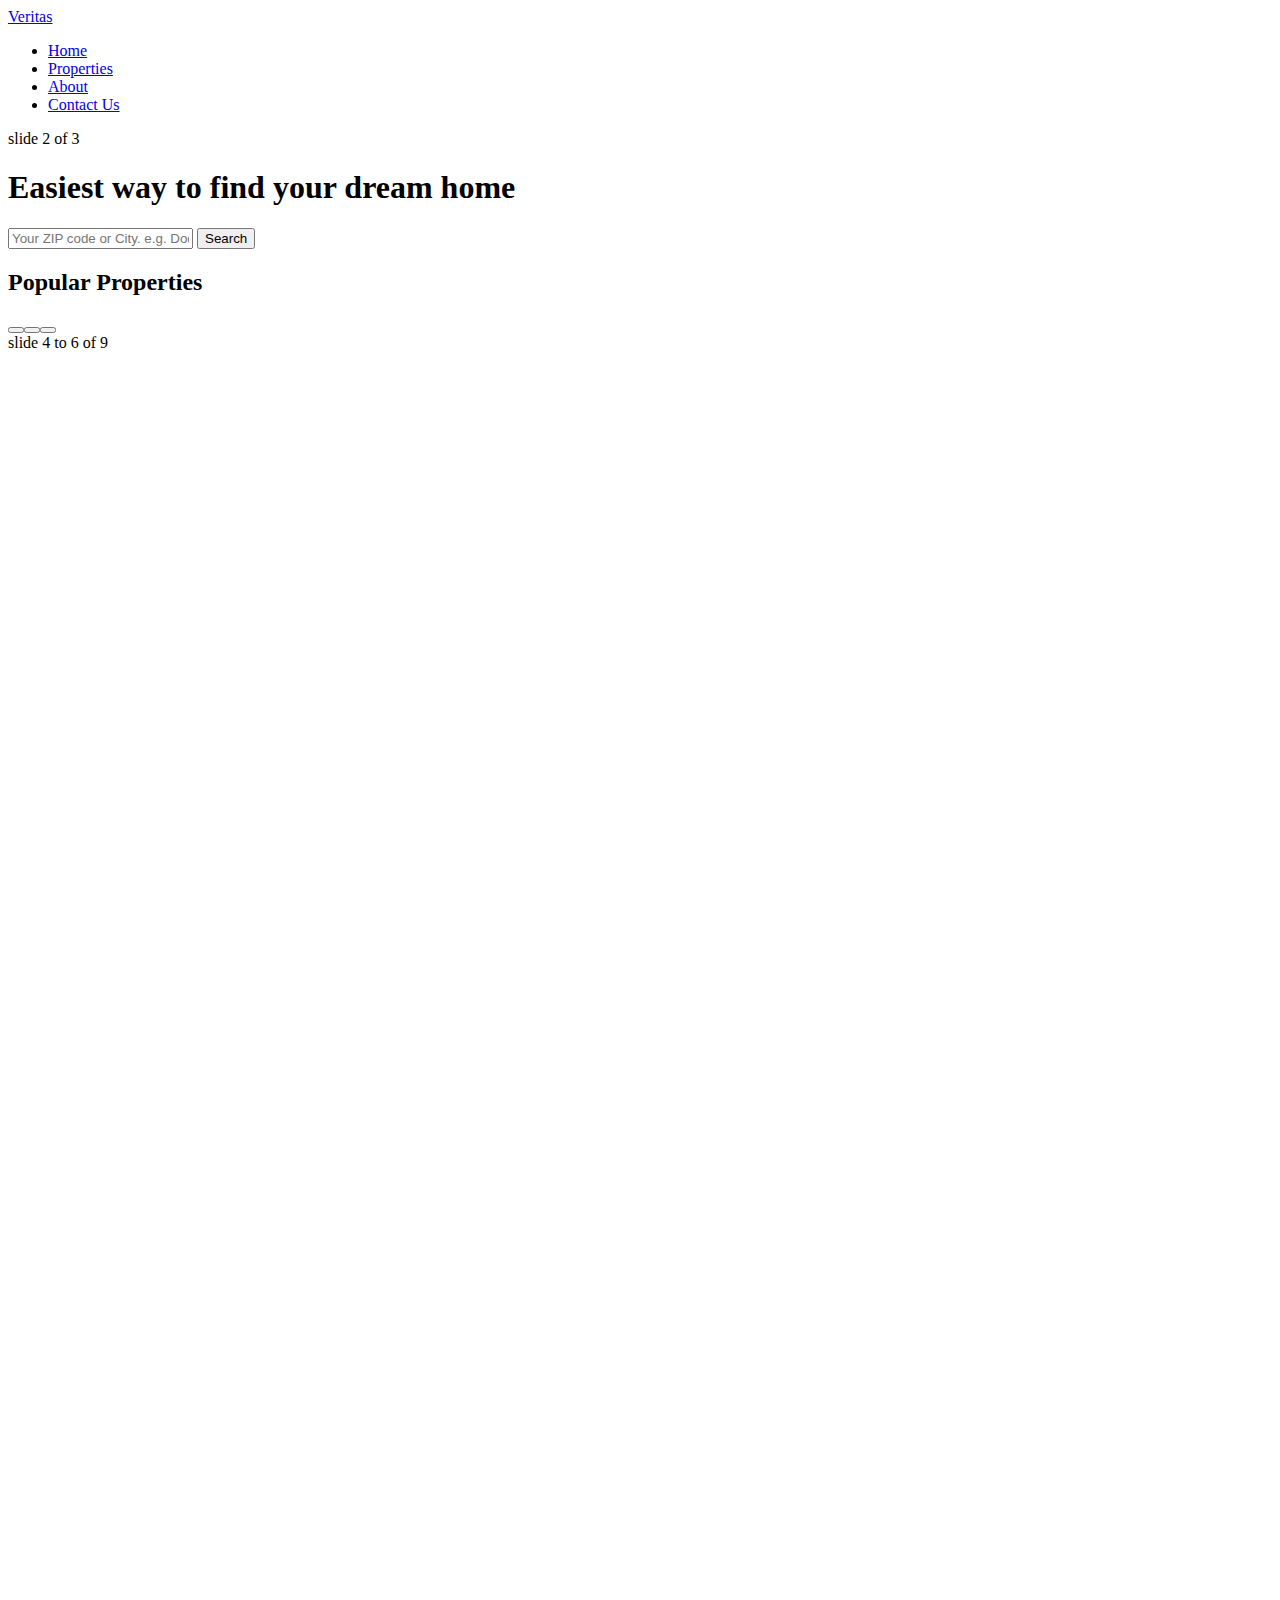
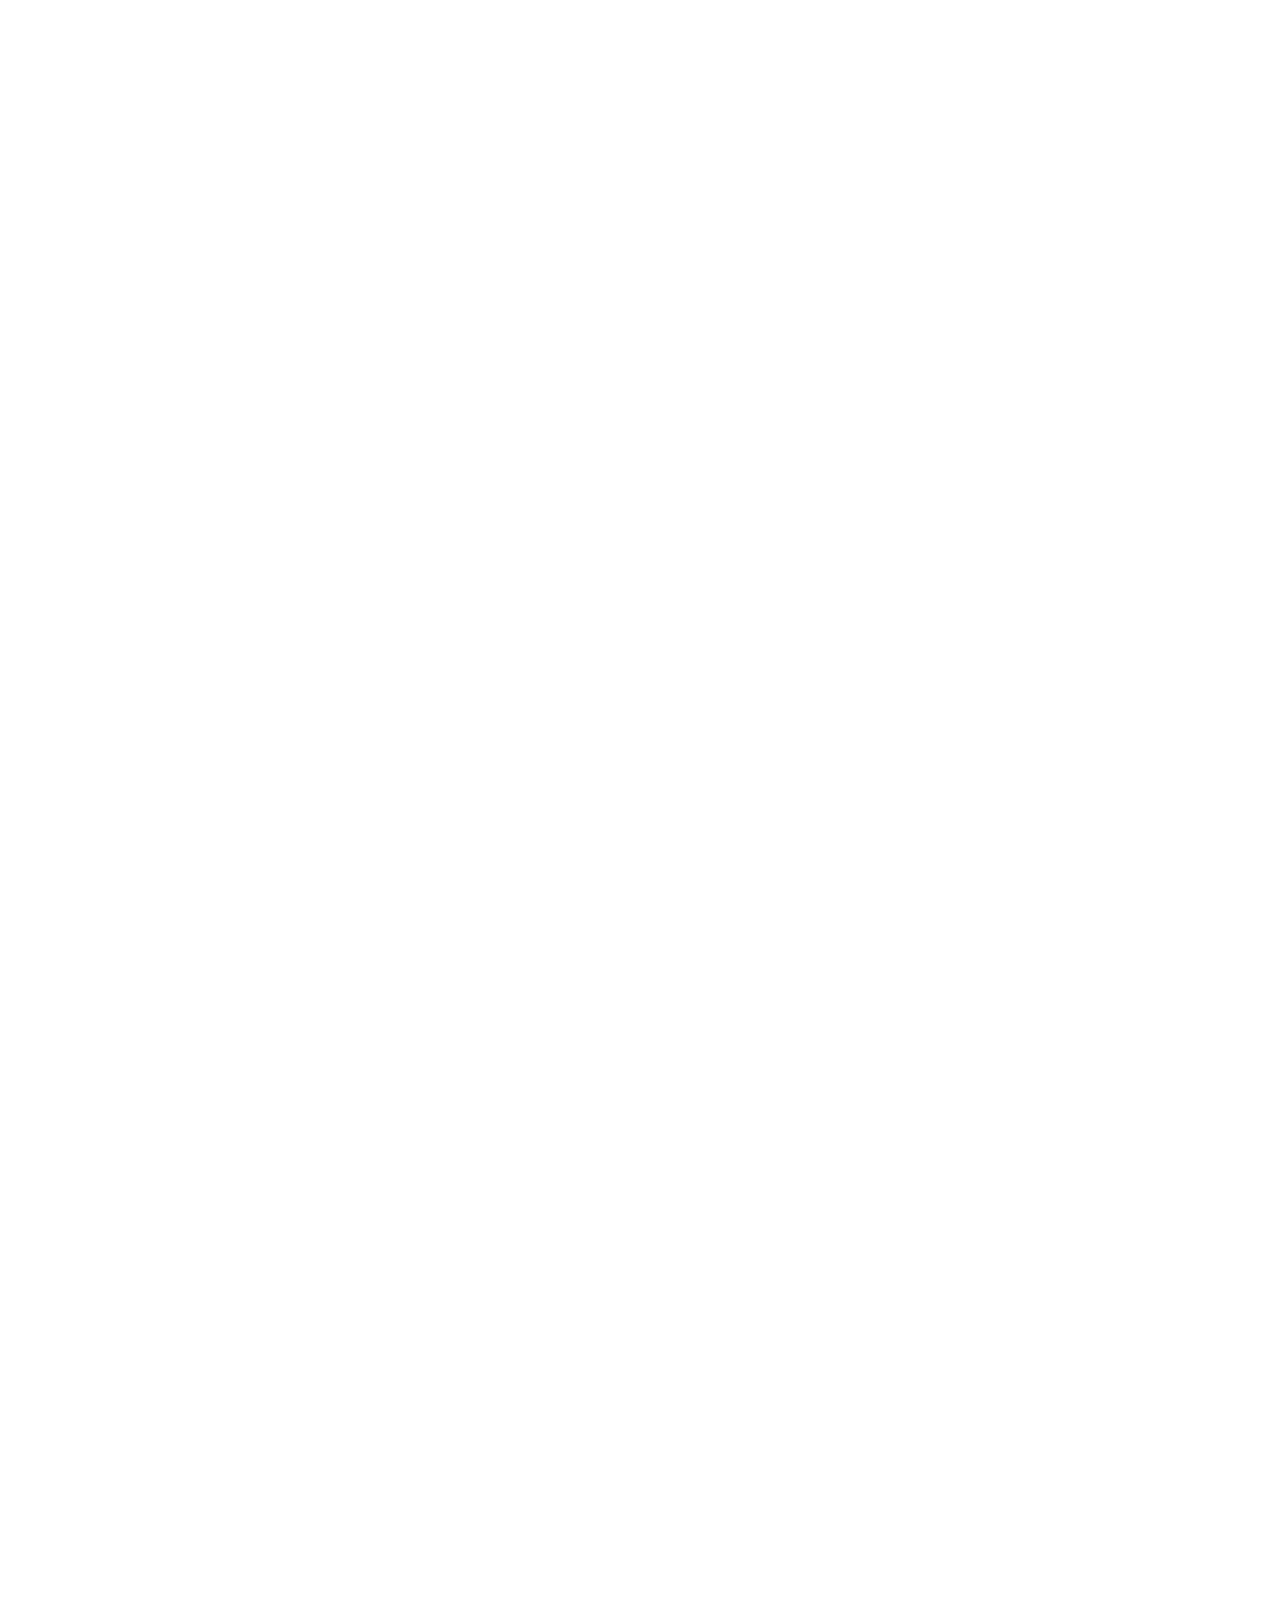
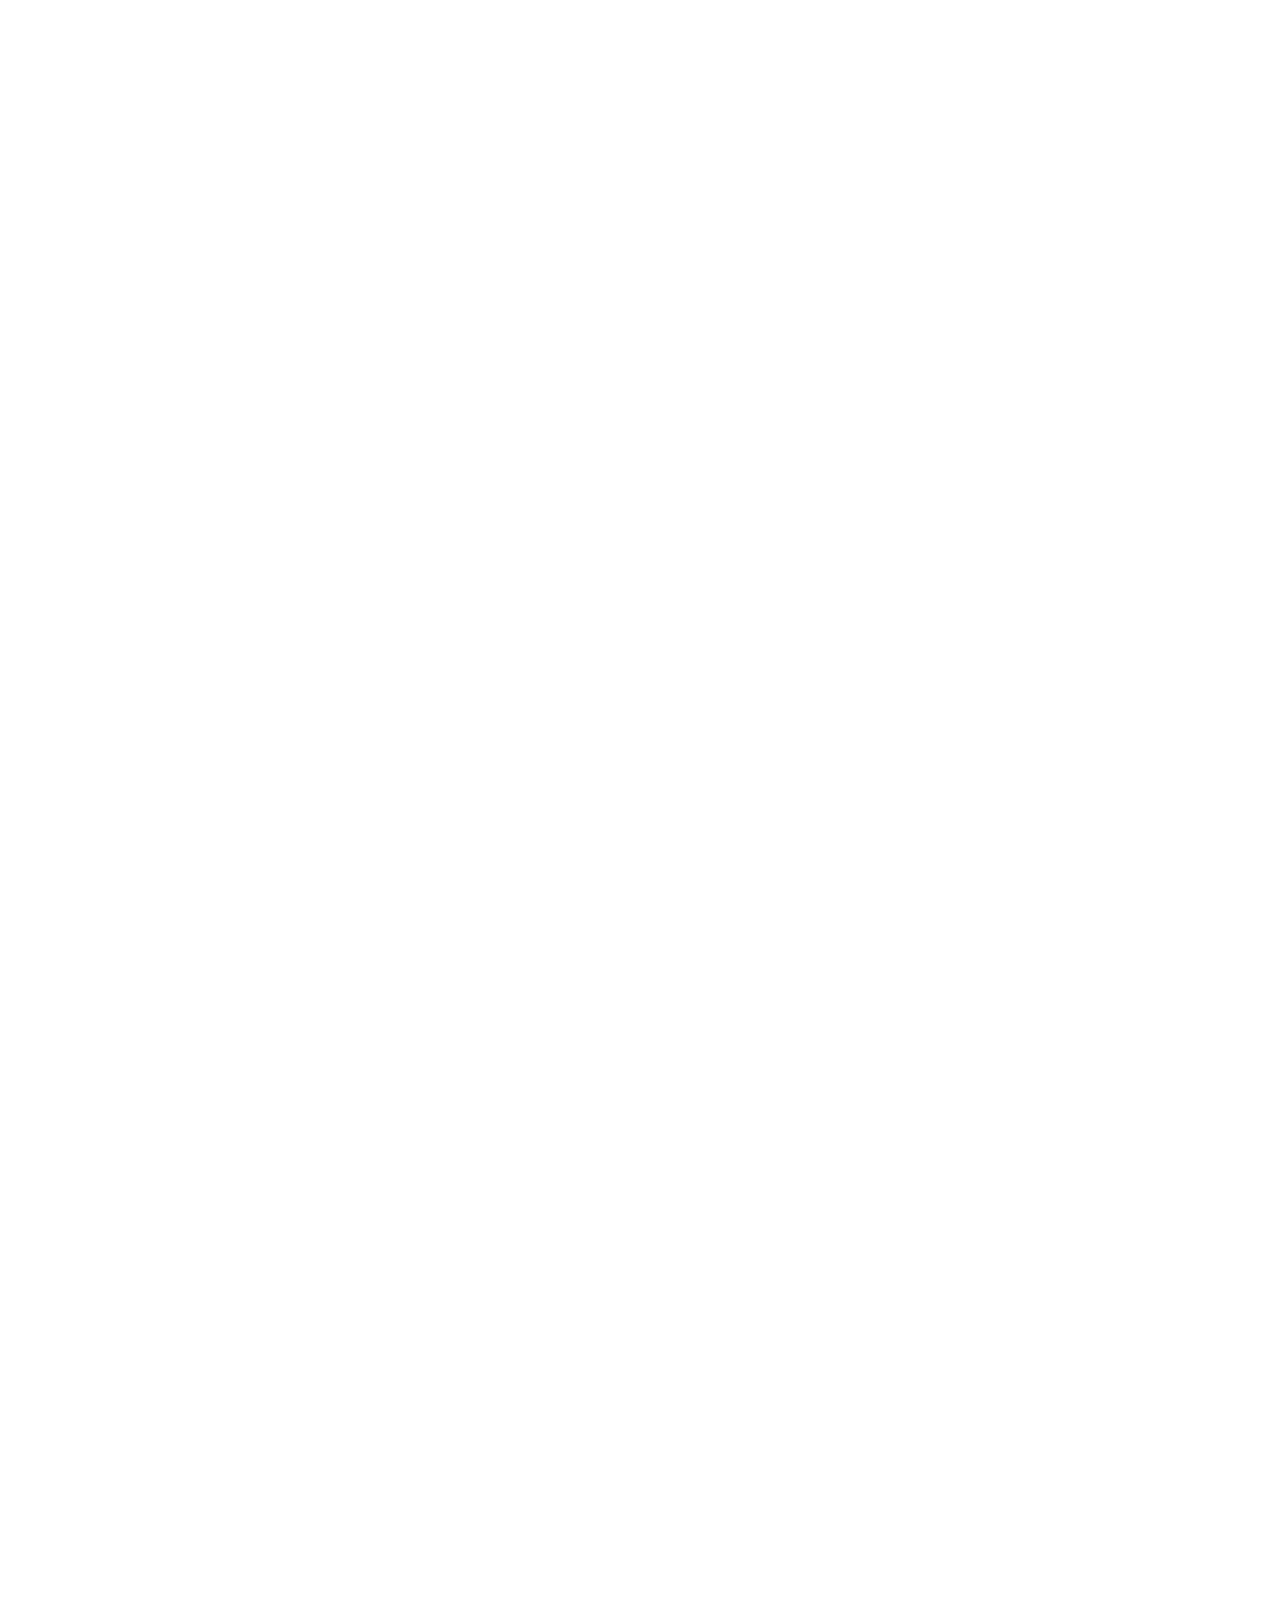
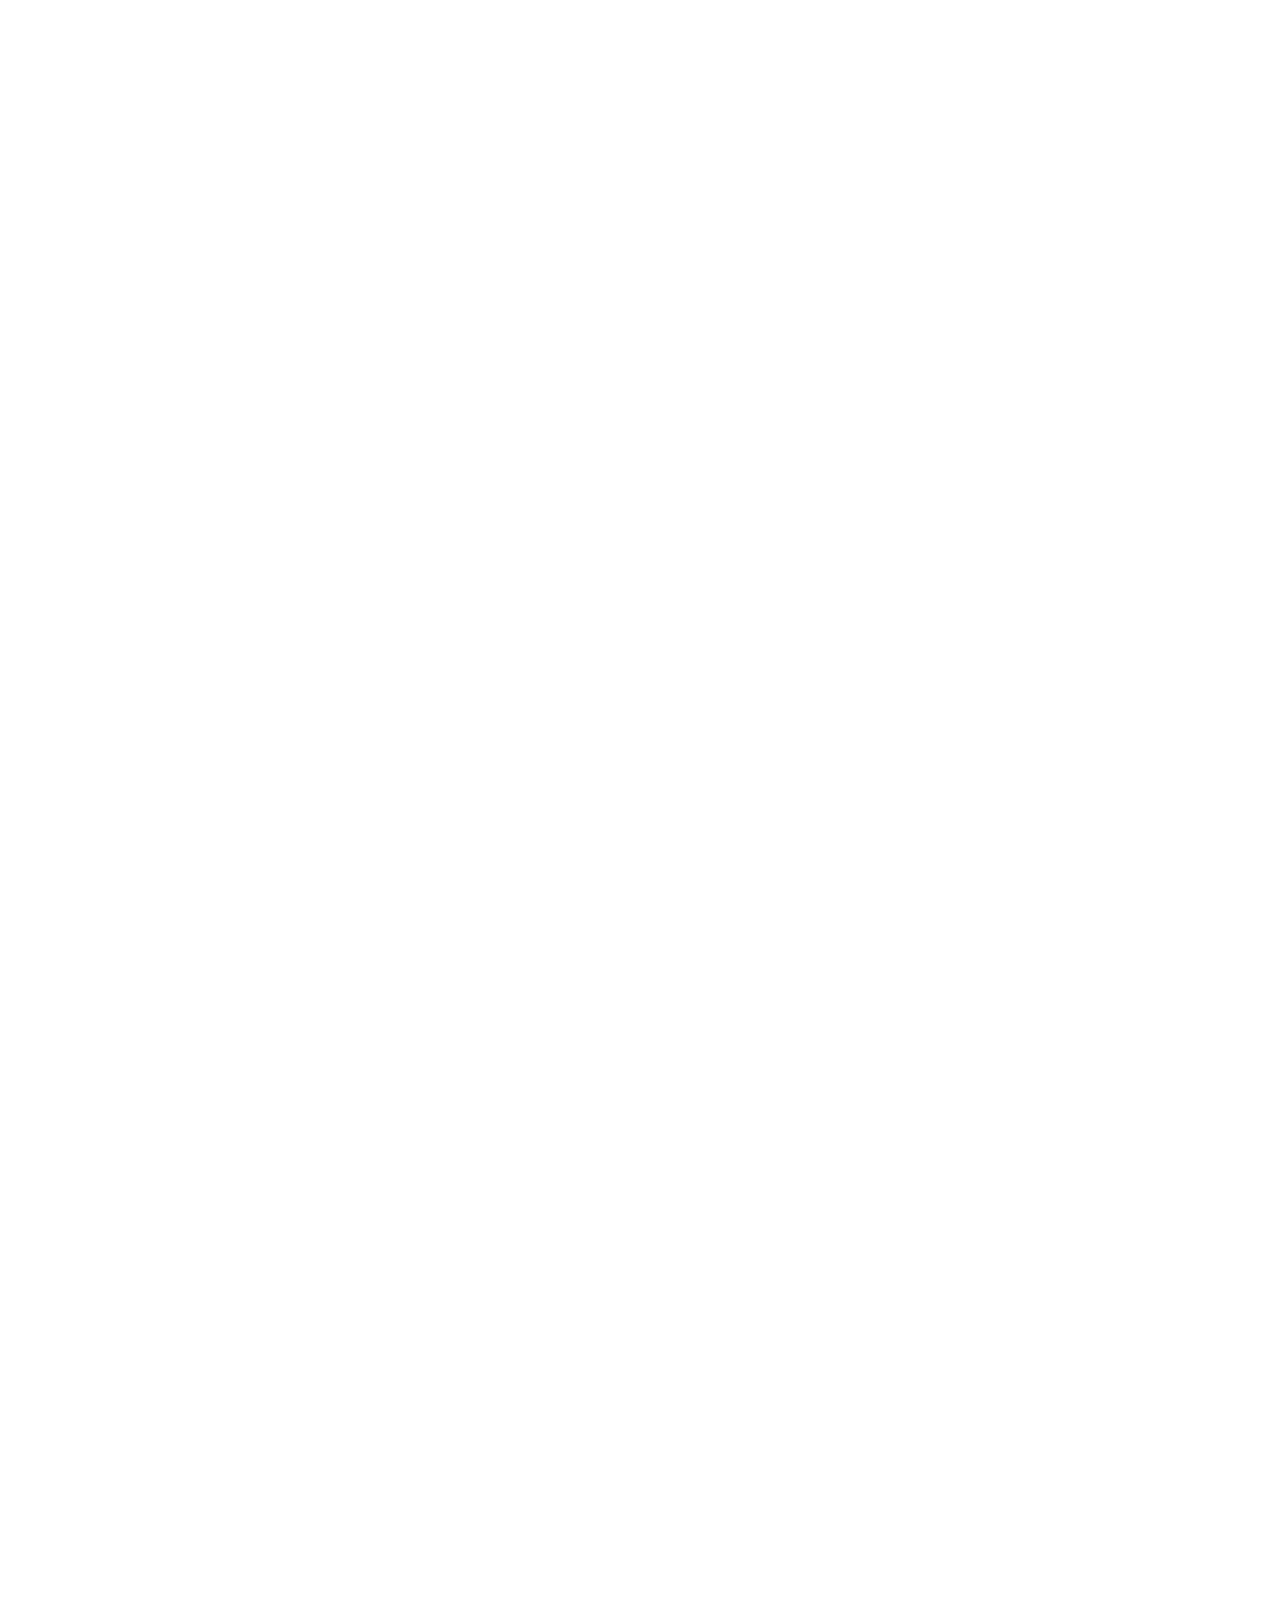
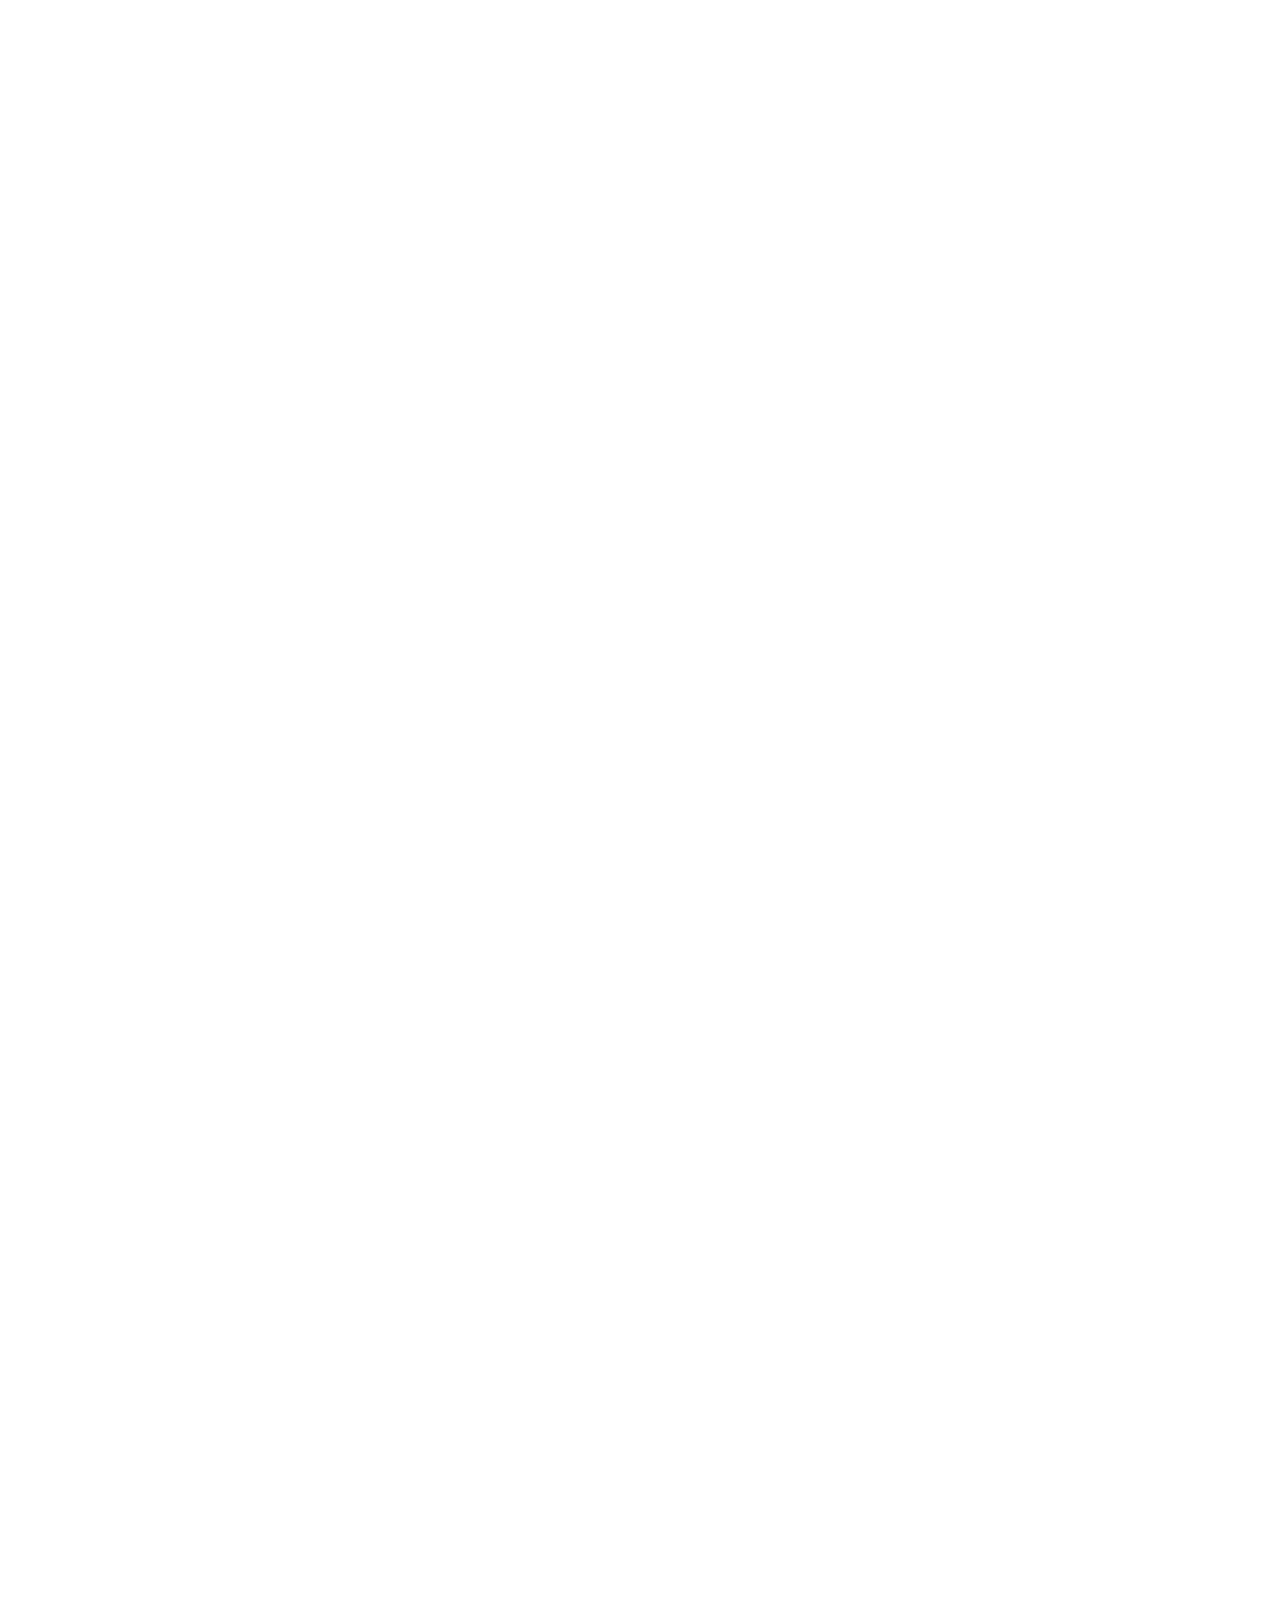
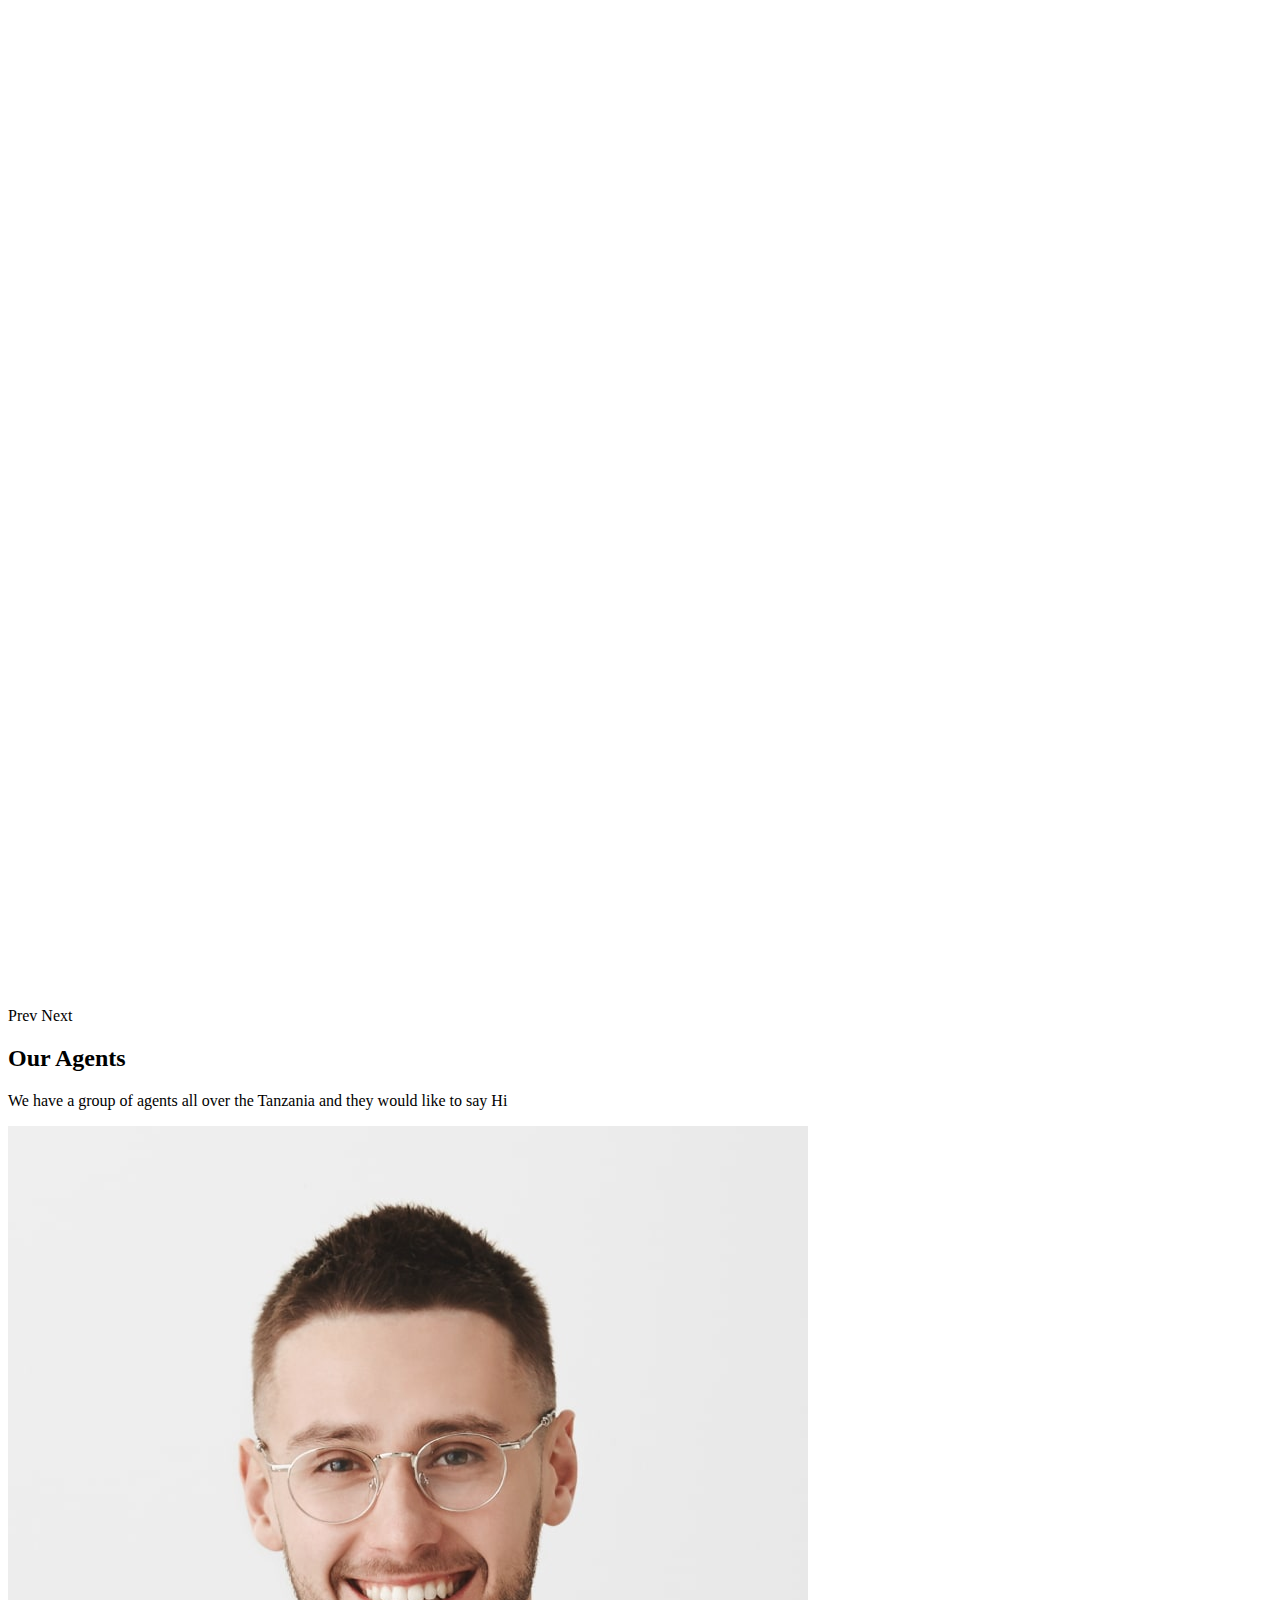
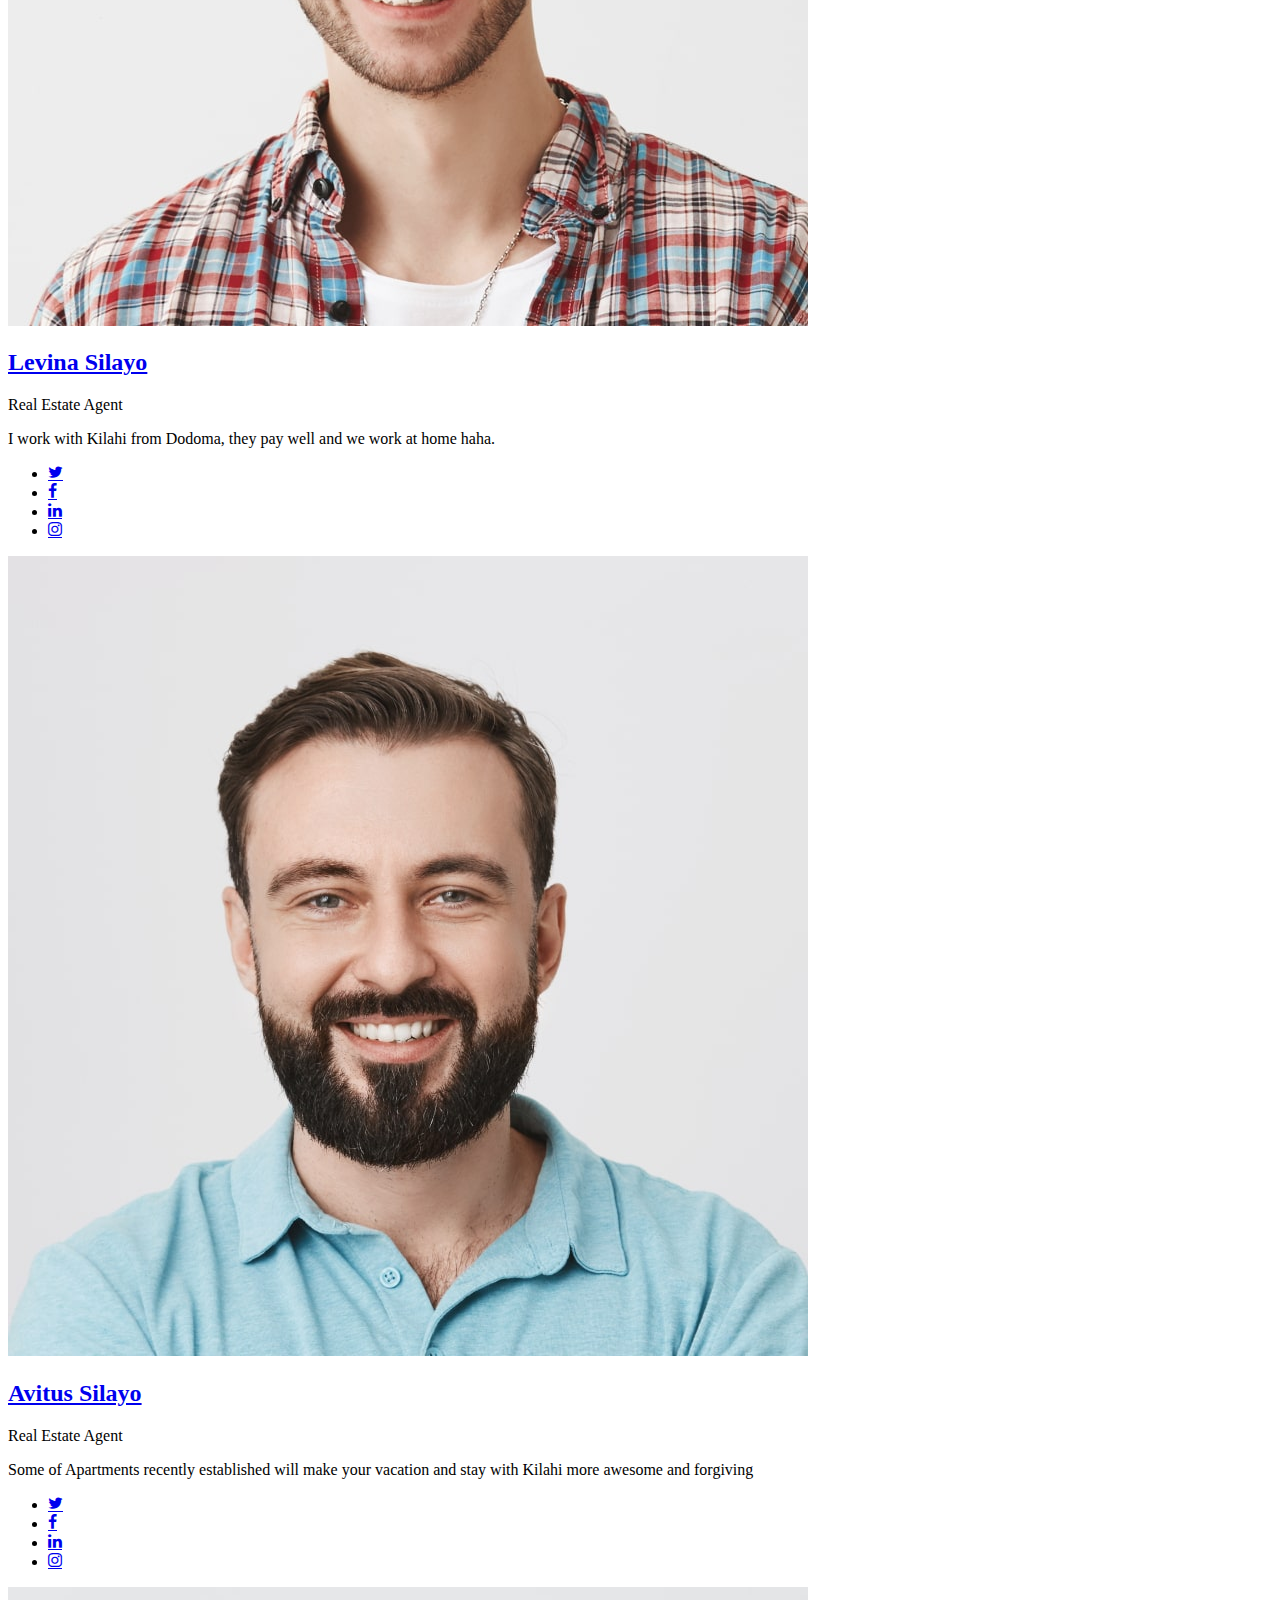
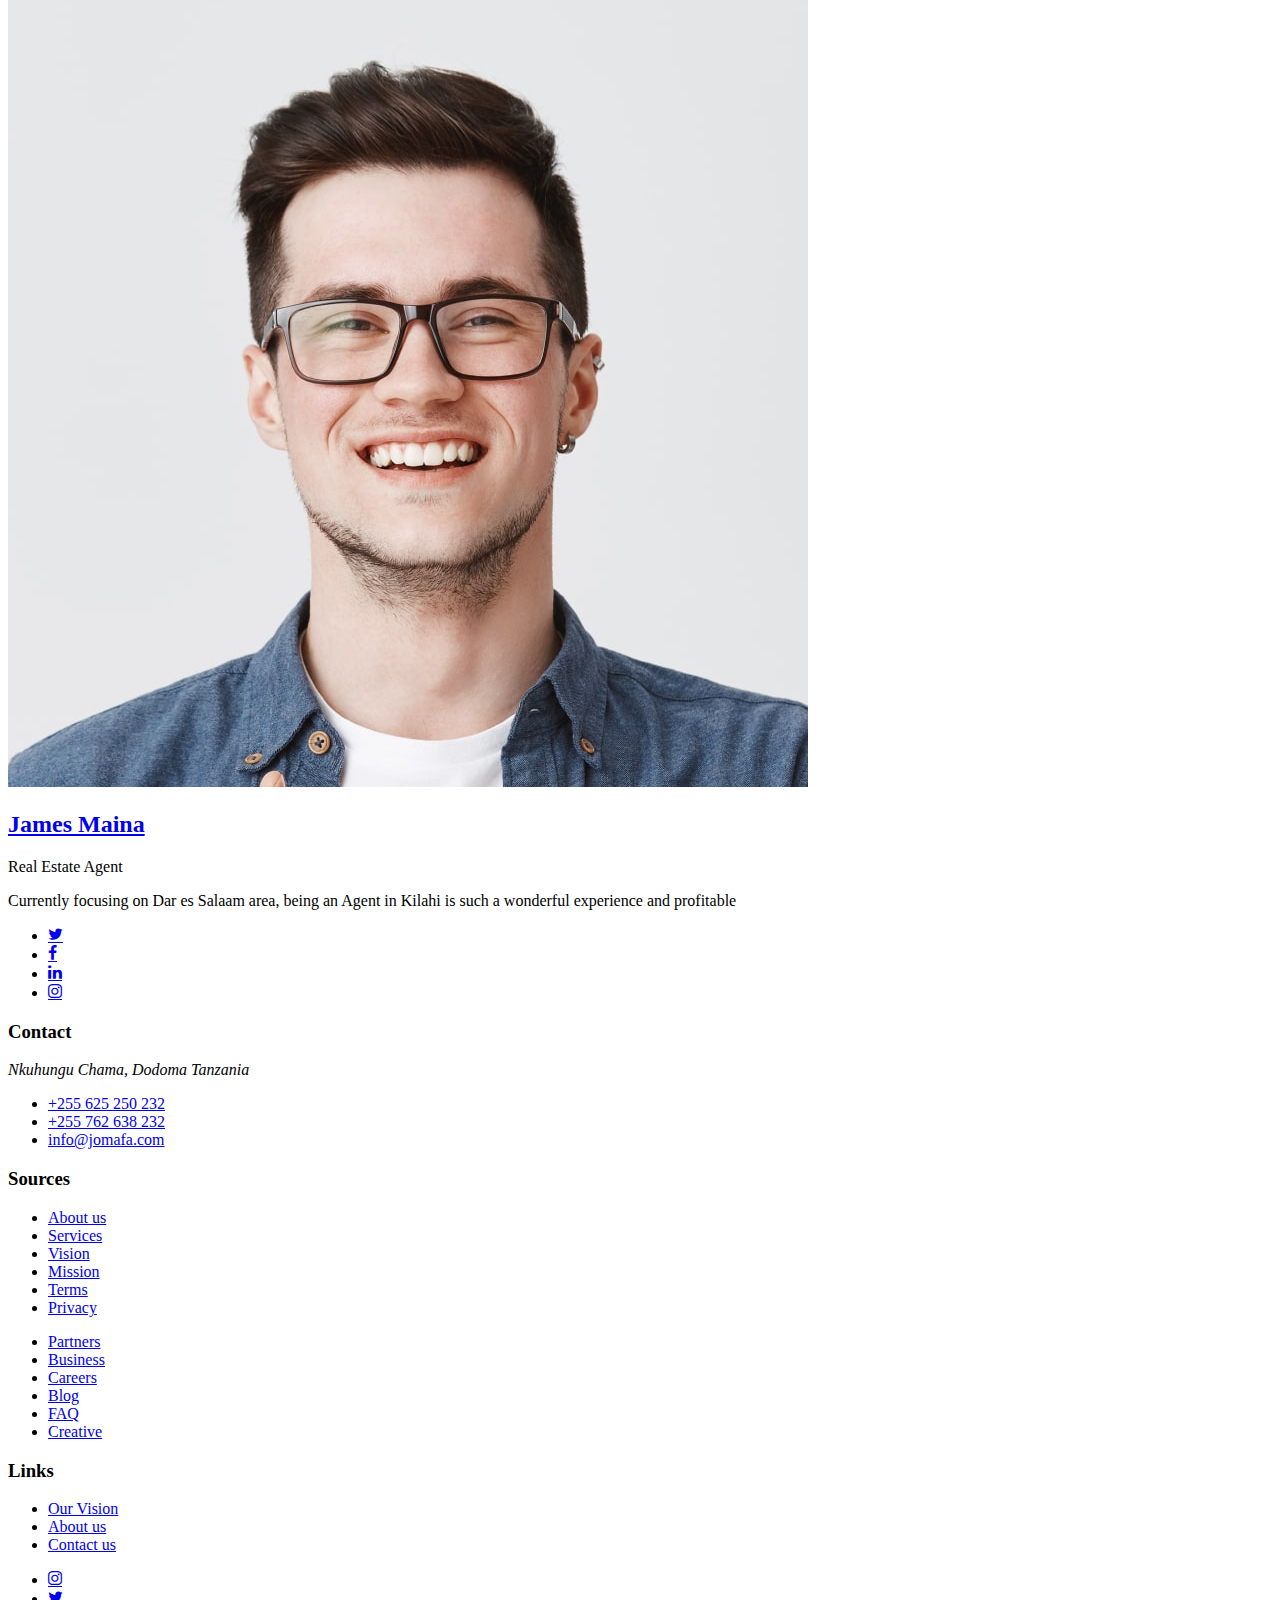
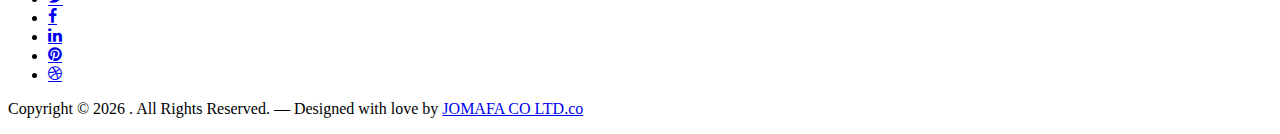
==== commit 77b51687: "Add files via upload" ====
--- a/index.html
+++ b/index.html
@@ -11,7 +11,7 @@
     <link rel="stylesheet" href="../static/css/icomoonstyle.css" />
     <link rel="stylesheet" href="../static/css/flaticonstyle.css" />
 
-    <link rel="stylesheet" href="styles.css" />
+    <link rel="stylesheet" href="../static/css/styles.css" />
 
     <title>
       Veritas
@@ -37,22 +37,7 @@
               class="js-clone-nav d-none d-lg-inline-block text-start site-menu float-end"
             >
               <li class="active"><a href="#home">Home</a></li>
-              <li class="has-children">
-                <a href="#properties">Properties</a>
-                <ul class="dropdown">
-                  <li><a href="#">Buy Property</a></li>
-                  <li><a href="#">Sell Property</a></li>
-                  <li class="has-children">
-                    <a href="#">Order Property</a>
-                    <ul class="dropdown">
-                      <li><a href="#">Apartment</a></li>
-                      <li><a href="#">Master room </a></li>
-                      <li><a href="#">Single room</a></li>
-                    </ul>
-                  </li>
-                </ul>
-              </li>
-              <li><a href="#services">Services</a></li>
+              <li><a href="#properties">Properties</a></li>
               <li><a href="#about">About</a></li>
               <li><a href="#contactus">Contact Us</a></li>
             </ul>
@@ -74,7 +59,7 @@
       <div class="hero-slide">
         <div
           class="img overlay"
-          style="background-image: url('/images/hero_bg_3.jpg')"
+          style="background-image: url('../static/images/hero_bg_3.jpg')"
         ></div>
         <div
           class="img overlay"
@@ -105,9 +90,6 @@
               />
               <button type="submit" class="btn btn-primary">Search</button>
             </form>
-             <a class="home-btn" id="chatonwhatsapp" aria-label="Chat on WhatsApp" href="https://wa.me/255762638232"> 
-                <img alt="Chat on WhatsApp" src="../static/images/WhatsAppButtonGreenSmall.png" />
-             </a>&nbsp;&nbsp;&nbsp;&nbsp;&nbsp;&nbsp;&nbsp;&nbsp;&nbsp;&nbsp;&nbsp;&nbsp;&nbsp;&nbsp;&nbsp;&nbsp;&nbsp;&nbsp;&nbsp;
           </div>
         </div>
       </div>
@@ -121,23 +103,13 @@
               Popular Properties
             </h2>
           </div>
-          <div class="col-lg-6 text-lg-end">
-            <p>
-              <a
-                href="#"
-                target="_blank"
-                class="btn btn-primary text-white py-3 px-4"
-                >View all properties</a
-              >
-            </p>
-          </div>
         </div>
         <div class="row">
           <div class="col-12">
             <div class="property-slider-wrap">
               <div class="property-slider">
                 <div class="property-item">
-                  <a href="property-single.html" class="img">
+                  <a href="property.html" class="img">
                     <img src="../static/images/img_1.jpg" alt="Image" class="img-fluid" />
                   </a>
 
@@ -161,17 +133,17 @@
                       </div>
 
                       <a
-                        href="property-single.html"
-                        class="btn btn-primary py-2 px-3"
-                        >See details</a
-                      >
-                    </div>
-                  </div>
-                </div>
-                <!-- .item -->
-
-                <div class="property-item">
-                  <a href="property-single.html" class="img">
+                        href="property.html"
+                        class="btn btn-primary py-2 px-3"
+                        >See details</a
+                      >
+                    </div>
+                  </div>
+                </div>
+                <!-- .item -->
+
+                <div class="property-item">
+                  <a href="property.html" class="img">
                     <img src="../static/images/img_2.jpg" alt="Image" class="img-fluid" />
                   </a>
 
@@ -195,7 +167,7 @@
                       </div>
 
                       <a
-                        href="property-single.html"
+                        href="property.html"
                         class="btn btn-primary py-2 px-3"
                         >See details</a
                       >
@@ -229,17 +201,17 @@
                       </div>
 
                       <a
-                        href="property-single.html"
-                        class="btn btn-primary py-2 px-3"
-                        >See details</a
-                      >
-                    </div>
-                  </div>
-                </div>
-                <!-- .item -->
-
-                <div class="property-item">
-                  <a href="property-single.html" class="img">
+                        href="property.html"
+                        class="btn btn-primary py-2 px-3"
+                        >See details</a
+                      >
+                    </div>
+                  </div>
+                </div>
+                <!-- .item -->
+
+                <div class="property-item">
+                  <a href="property.html" class="img">
                     <img src="../static/images/img_4.jpg" alt="Image" class="img-fluid" />
                   </a>
 
@@ -263,17 +235,17 @@
                       </div>
 
                       <a
-                        href="property-single.html"
-                        class="btn btn-primary py-2 px-3"
-                        >See details</a
-                      >
-                    </div>
-                  </div>
-                </div>
-                <!-- .item -->
-
-                <div class="property-item">
-                  <a href="property-single.html" class="img">
+                        href="property.html"
+                        class="btn btn-primary py-2 px-3"
+                        >See details</a
+                      >
+                    </div>
+                  </div>
+                </div>
+                <!-- .item -->
+
+                <div class="property-item">
+                  <a href="property.html" class="img">
                     <img src="../static/images/img_5.jpg" alt="Image" class="img-fluid" />
                   </a>
 
@@ -297,17 +269,17 @@
                       </div>
 
                       <a
-                        href="property-single.html"
-                        class="btn btn-primary py-2 px-3"
-                        >See details</a
-                      >
-                    </div>
-                  </div>
-                </div>
-                <!-- .item -->
-
-                <div class="property-item">
-                  <a href="property-single.html" class="img">
+                        href="property.html"
+                        class="btn btn-primary py-2 px-3"
+                        >See details</a
+                      >
+                    </div>
+                  </div>
+                </div>
+                <!-- .item -->
+
+                <div class="property-item">
+                  <a href="property.html" class="img">
                     <img src="../static/images/img_6.jpg" alt="Image" class="img-fluid" />
                   </a>
 
@@ -331,17 +303,17 @@
                       </div>
 
                       <a
-                        href="property-single.html"
-                        class="btn btn-primary py-2 px-3"
-                        >See details</a
-                      >
-                    </div>
-                  </div>
-                </div>
-                <!-- .item -->
-
-                <div class="property-item">
-                  <a href="property-single.html" class="img">
+                        href="property.html"
+                        class="btn btn-primary py-2 px-3"
+                        >See details</a
+                      >
+                    </div>
+                  </div>
+                </div>
+                <!-- .item -->
+
+                <div class="property-item">
+                  <a href="property.html" class="img">
                     <img src="../static/images/img_7.jpg" alt="Image" class="img-fluid" />
                   </a>
 
@@ -365,17 +337,17 @@
                       </div>
 
                       <a
-                        href="property-single.html"
-                        class="btn btn-primary py-2 px-3"
-                        >See details</a
-                      >
-                    </div>
-                  </div>
-                </div>
-                <!-- .item -->
-
-                <div class="property-item">
-                  <a href="property-single.html" class="img">
+                        href="property.html"
+                        class="btn btn-primary py-2 px-3"
+                        >See details</a
+                      >
+                    </div>
+                  </div>
+                </div>
+                <!-- .item -->
+
+                <div class="property-item">
+                  <a href="property.html" class="img">
                     <img src="../static/images/img_8.jpg" alt="Image" class="img-fluid" />
                   </a>
 
@@ -399,17 +371,17 @@
                       </div>
 
                       <a
-                        href="property-single.html"
-                        class="btn btn-primary py-2 px-3"
-                        >See details</a
-                      >
-                    </div>
-                  </div>
-                </div>
-                <!-- .item -->
-
-                <div class="property-item">
-                  <a href="property-single.html" class="img">
+                        href="property.html"
+                        class="btn btn-primary py-2 px-3"
+                        >See details</a
+                      >
+                    </div>
+                  </div>
+                </div>
+                <!-- .item -->
+
+                <div class="property-item">
+                  <a href="property.html" class="img">
                     <img src="../static/images/img_1.jpg" alt="Image" class="img-fluid" />
                   </a>
 
@@ -433,7 +405,7 @@
                       </div>
 
                       <a
-                        href="property-single.html"
+                        href="property.html"
                         class="btn btn-primary py-2 px-3"
                         >See details</a
                       >
@@ -469,26 +441,9 @@
         </div>
       </div>
     </div>
-    
-    <div class="section">
-      <div class="row justify-content-center footer-cta" data-aos="fade-up">
-        <div class="col-lg-7 mx-auto text-center">
-          <h2 class="mb-4">Be a part of our growing real state agents</h2>
-          <p>
-            <a
-              href="#"
-              target="_blank"
-              class="btn btn-primary text-white py-3 px-4"
-              >Apply for Real Estate agent</a
-            >
-          </p>
-        </div>
-        <!-- /.col-lg-7 -->
-      </div>
-      <!-- /.row -->
-    </div>
-
-    <div class="section section-5 bg-light">
+
+
+    <div class="section section-5 bg-light" id="about">
       <div class="container">
         <div class="row justify-content-center text-center mb-5">
           <div class="col-lg-6 mb-5">
@@ -632,6 +587,14 @@
                 <li><a href="#">Mission</a></li>
                 <li><a href="#">Terms</a></li>
                 <li><a href="#">Privacy</a></li>
+              </ul>
+              <ul class="list-unstyled float-start links">
+                <li><a href="#">Partners</a></li>
+                <li><a href="#">Business</a></li>
+                <li><a href="#">Careers</a></li>
+                <li><a href="#">Blog</a></li>
+                <li><a href="#">FAQ</a></li>
+                <li><a href="#">Creative</a></li>
               </ul>
             </div>
             <!-- /.widget -->
@@ -712,6 +675,5 @@
     <script src="../static/js/navbar.js"></script>
     <script src="../static/js/counter.js"></script>
     <script src="../static/js/custom.js"></script>
-    <script src="../static/js/base.js"></script>
   </body>
 </html>
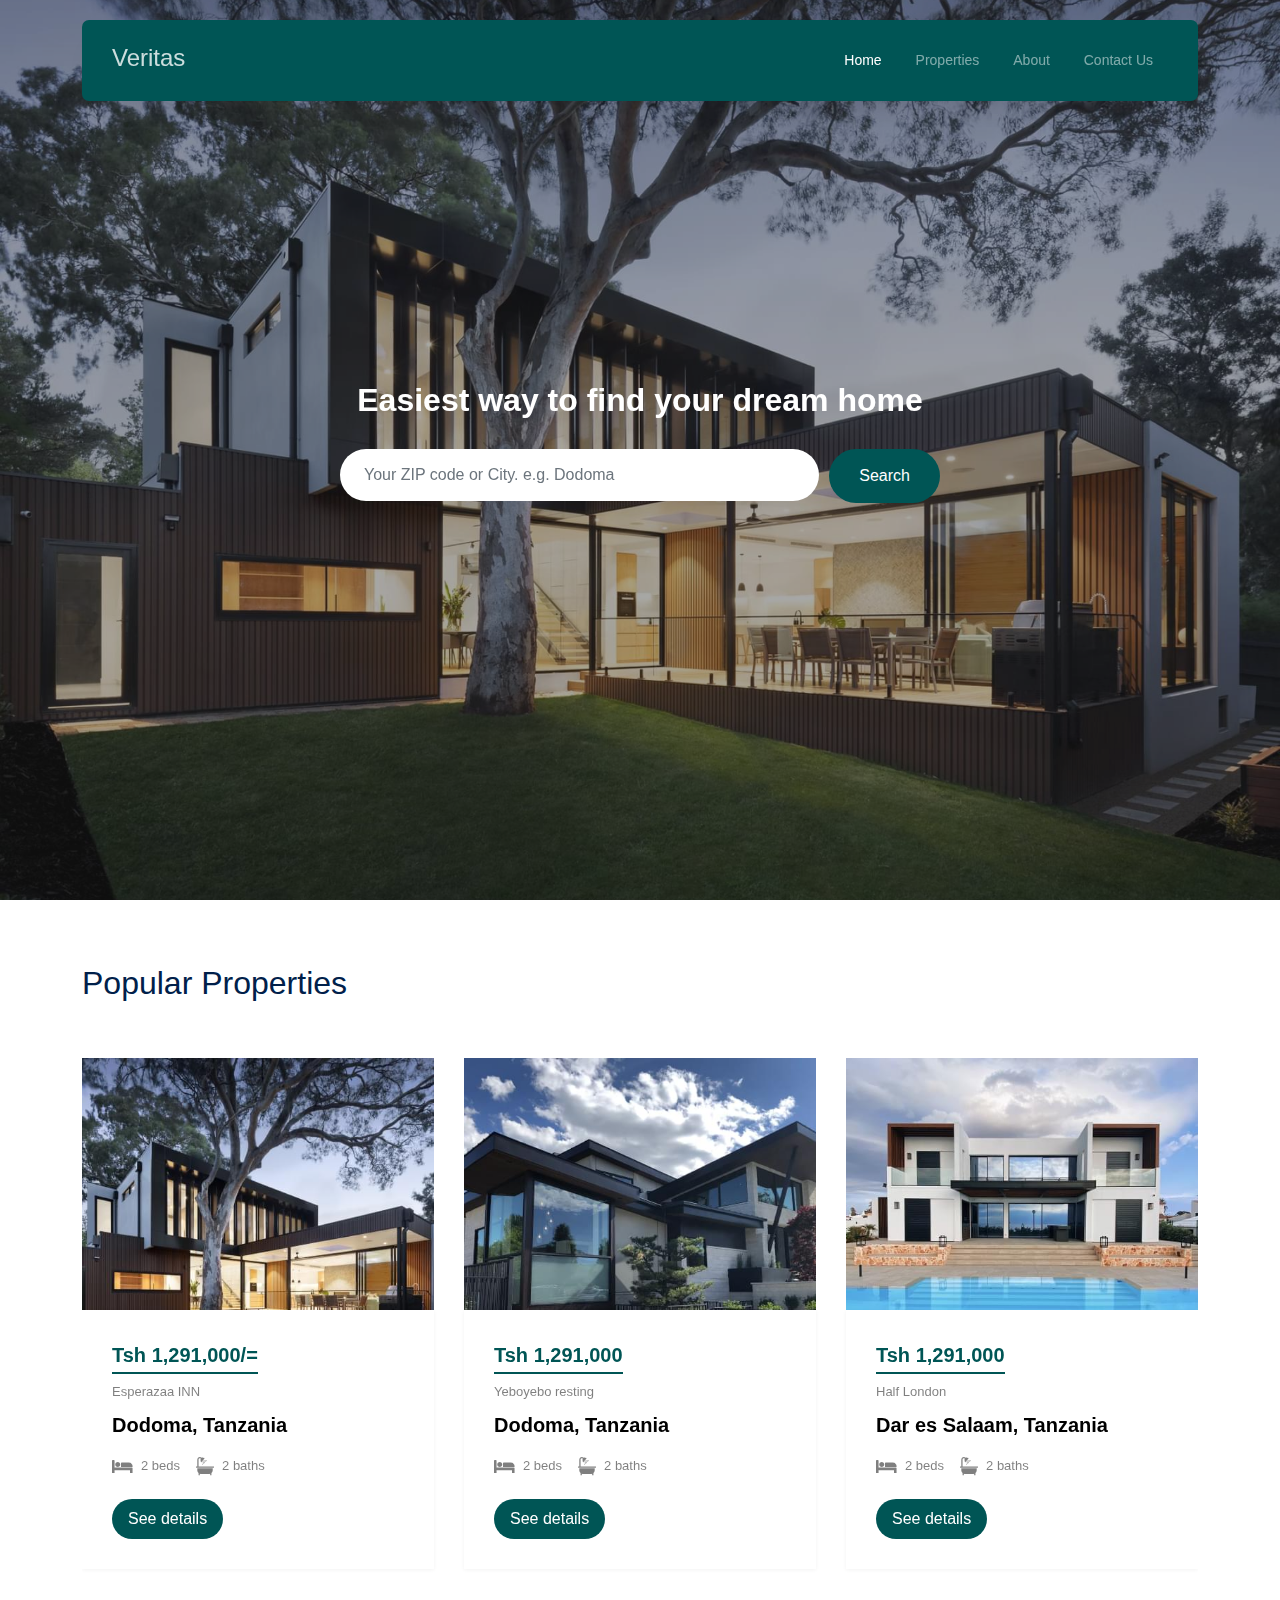
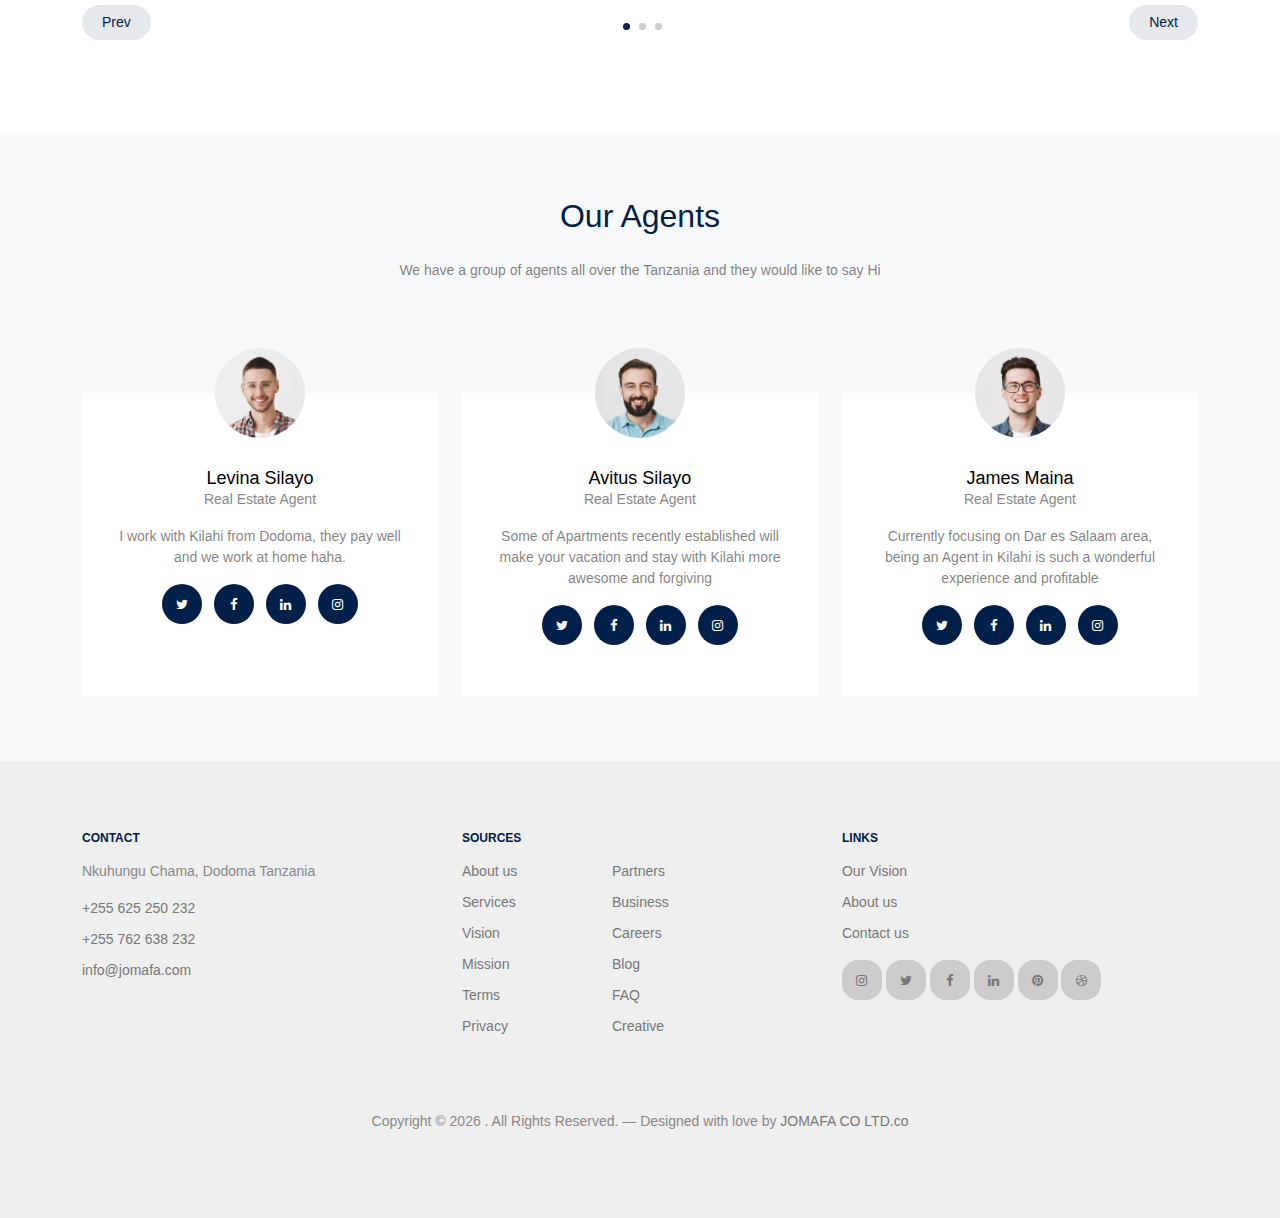
==== commit 588e4d2d: "Add files via upload" ====
--- a/index.html
+++ b/index.html
@@ -4,14 +4,14 @@
     <meta charset="utf-8" />
     <meta name="viewport" content="width=device-width, initial-scale=1" />
     <meta name="author" content="Untree.co" />
-    <link rel="shortcut icon" href="../static/images/favicon.png" />
+    <link rel="shortcut icon" href="/static/images/favicon.png" />
 
     <meta name="description" content="" />
 
-    <link rel="stylesheet" href="../static/css/icomoonstyle.css" />
-    <link rel="stylesheet" href="../static/css/flaticonstyle.css" />
-
-    <link rel="stylesheet" href="../static/css/styles.css" />
+    <link rel="stylesheet" href="/static/css/icomoonstyle.css" />
+    <link rel="stylesheet" href="/static/css/flaticonstyle.css" />
+
+    <link rel="stylesheet" href="/static/css/styles.css" />
 
     <title>
       Veritas
--- a/static/css/styles.css
+++ b/static/css/styles.css
@@ -0,0 +1,10387 @@
+/*
+* Template Name: Property
+* Template Author: Untree.co
+* Template License: https://creativecommons.org/licenses/by/3.0/
+* Author URI: https://untree.co/
+
+* Twitter: https://twitter.com/Untree_co
+* Facebook: https://web.facebook.com/Untree.co/
+*/
+/*!
+ * Bootstrap v5.1.3 (https://getbootstrap.com/)
+ * Copyright 2011-2021 The Bootstrap Authors
+ * Copyright 2011-2021 Twitter, Inc.
+ * Licensed under MIT (https://github.com/twbs/bootstrap/blob/main/LICENSE)
+ */
+ :root {
+  --bs-blue: #0d6efd;
+  --bs-indigo: #6610f2;
+  --bs-purple: #6f42c1;
+  --bs-pink: #d63384;
+  --bs-red: #dc3545;
+  --bs-orange: #fd7e14;
+  --bs-yellow: #ffc107;
+  --bs-green: #198754;
+  --bs-teal: #20c997;
+  --bs-cyan: #0dcaf0;
+  --bs-white: #fff;
+  --bs-gray: #6c757d;
+  --bs-gray-dark: #343a40;
+  --bs-gray-100: #f8f9fa;
+  --bs-gray-200: #e9ecef;
+  --bs-gray-300: #dee2e6;
+  --bs-gray-400: #ced4da;
+  --bs-gray-500: #adb5bd;
+  --bs-gray-600: #6c757d;
+  --bs-gray-700: #495057;
+  --bs-gray-800: #343a40;
+  --bs-gray-900: #212529;
+  --bs-primary: #00204a;
+  --bs-secondary: #005555;
+  --bs-success: #198754;
+  --bs-info: #0dcaf0;
+  --bs-warning: #ffc107;
+  --bs-danger: #dc3545;
+  --bs-light: #f8f9fa;
+  --bs-dark: #212529;
+  --bs-primary-rgb: 0, 32, 74;
+  --bs-secondary-rgb: 0, 85, 85;
+  --bs-success-rgb: 25, 135, 84;
+  --bs-info-rgb: 13, 202, 240;
+  --bs-warning-rgb: 255, 193, 7;
+  --bs-danger-rgb: 220, 53, 69;
+  --bs-light-rgb: 248, 249, 250;
+  --bs-dark-rgb: 33, 37, 41;
+  --bs-white-rgb: 255, 255, 255;
+  --bs-black-rgb: 0, 0, 0;
+  --bs-body-color-rgb: 33, 37, 41;
+  --bs-body-bg-rgb: 255, 255, 255;
+  --bs-font-sans-serif: "Work Sans", sans-serif;
+  --bs-font-monospace: SFMono-Regular, Menlo, Monaco, Consolas, "Liberation Mono", "Courier New", monospace;
+  --bs-gradient: linear-gradient(180deg, rgba(255, 255, 255, 0.15), rgba(255, 255, 255, 0));
+  --bs-body-font-family: var(--bs-font-sans-serif);
+  --bs-body-font-size: 1rem;
+  --bs-body-font-weight: 400;
+  --bs-body-line-height: 1.5;
+  --bs-body-color: #212529;
+  --bs-body-bg: #fff; }
+
+*,
+*::before,
+*::after {
+  -webkit-box-sizing: border-box;
+  box-sizing: border-box; 
+  text-decoration: none;
+  list-style: none;
+}
+
+
+@media (prefers-reduced-motion: no-preference) {
+  :root {
+    scroll-behavior: smooth; } }
+
+body {
+  margin: 0;
+  font-family: var(--bs-body-font-family);
+  font-size: var(--bs-body-font-size);
+  font-weight: var(--bs-body-font-weight);
+  line-height: var(--bs-body-line-height);
+  color: var(--bs-body-color);
+  text-align: var(--bs-body-text-align);
+  background-color: var(--bs-body-bg);
+  -webkit-text-size-adjust: 100%;
+  -webkit-tap-highlight-color: rgba(0, 0, 0, 0); }
+
+hr {
+  margin: 1rem 0;
+  color: inherit;
+  background-color: currentColor;
+  border: 0;
+  opacity: 0.25; }
+
+hr:not([size]) {
+  height: 1px; }
+
+h1, .h1, h2, .h2, h3, .h3, h4, .h4, h5, .h5, h6, .h6 {
+  margin-top: 0;
+  margin-bottom: 0.5rem;
+  font-weight: 500;
+  line-height: 1.2; }
+
+h1, .h1 {
+  font-size: calc(1.375rem + 1.5vw); }
+  @media (min-width: 1200px) {
+    h1, .h1 {
+      font-size: 2.5rem; } }
+
+h2, .h2 {
+  font-size: calc(1.325rem + 0.9vw); }
+  @media (min-width: 1200px) {
+    h2, .h2 {
+      font-size: 2rem; } }
+
+h3, .h3 {
+  font-size: calc(1.3rem + 0.6vw); }
+  @media (min-width: 1200px) {
+    h3, .h3 {
+      font-size: 1.75rem; } }
+
+h4, .h4 {
+  font-size: calc(1.275rem + 0.3vw); }
+  @media (min-width: 1200px) {
+    h4, .h4 {
+      font-size: 1.5rem; } }
+
+h5, .h5 {
+  font-size: 1.25rem; }
+
+h6, .h6 {
+  font-size: 1rem; }
+
+p {
+  margin-top: 0;
+  margin-bottom: 1rem; }
+
+abbr[title],
+abbr[data-bs-original-title] {
+  -webkit-text-decoration: underline dotted;
+  text-decoration: underline dotted;
+  cursor: help;
+  text-decoration-skip-ink: none; }
+
+address {
+  margin-bottom: 1rem;
+  font-style: normal;
+  line-height: inherit; }
+
+ol,
+ul {
+  padding-left: 2rem; }
+
+ol,
+ul,
+dl {
+  margin-top: 0;
+  margin-bottom: 1rem; }
+
+ol ol,
+ul ul,
+ol ul,
+ul ol {
+  margin-bottom: 0; }
+
+dt {
+  font-weight: 700; }
+
+dd {
+  margin-bottom: .5rem;
+  margin-left: 0; }
+
+blockquote {
+  margin: 0 0 1rem; }
+
+b,
+strong {
+  font-weight: bolder; }
+
+small, .small {
+  font-size: 0.875em; }
+
+mark, .mark {
+  padding: 0.2em;
+  background-color: #fcf8e3; }
+
+sub,
+sup {
+  position: relative;
+  font-size: 0.75em;
+  line-height: 0;
+  vertical-align: baseline; }
+
+sub {
+  bottom: -.25em; }
+
+sup {
+  top: -.5em; }
+
+a {
+  color: #00204a;
+  text-decoration: underline; }
+  a:hover {
+    color: #001a3b; }
+
+a:not([href]):not([class]), a:not([href]):not([class]):hover {
+  color: inherit;
+  text-decoration: none; }
+
+pre,
+code,
+kbd,
+samp {
+  font-family: var(--bs-font-monospace);
+  font-size: 1em;
+  direction: ltr /* rtl:ignore */;
+  unicode-bidi: bidi-override; }
+
+pre {
+  display: block;
+  margin-top: 0;
+  margin-bottom: 1rem;
+  overflow: auto;
+  font-size: 0.875em; }
+  pre code {
+    font-size: inherit;
+    color: inherit;
+    word-break: normal; }
+
+code {
+  font-size: 0.875em;
+  color: #d63384;
+  word-wrap: break-word; }
+  a > code {
+    color: inherit; }
+
+kbd {
+  padding: 0.2rem 0.4rem;
+  font-size: 0.875em;
+  color: #fff;
+  background-color: #212529;
+  border-radius: 0.2rem; }
+  kbd kbd {
+    padding: 0;
+    font-size: 1em;
+    font-weight: 700; }
+
+figure {
+  margin: 0 0 1rem; }
+
+img,
+svg {
+  vertical-align: middle; }
+
+table {
+  caption-side: bottom;
+  border-collapse: collapse; }
+
+caption {
+  padding-top: 0.5rem;
+  padding-bottom: 0.5rem;
+  color: #6c757d;
+  text-align: left; }
+
+th {
+  text-align: inherit;
+  text-align: -webkit-match-parent; }
+
+thead,
+tbody,
+tfoot,
+tr,
+td,
+th {
+  border-color: inherit;
+  border-style: solid;
+  border-width: 0; }
+
+label {
+  display: inline-block; }
+
+button {
+  border-radius: 0; }
+
+button:focus:not(:focus-visible) {
+  outline: 0; }
+
+input,
+button,
+select,
+optgroup,
+textarea {
+  margin: 0;
+  font-family: inherit;
+  font-size: inherit;
+  line-height: inherit; }
+
+button,
+select {
+  text-transform: none; }
+
+[role="button"] {
+  cursor: pointer; }
+
+select {
+  word-wrap: normal; }
+  select:disabled {
+    opacity: 1; }
+
+[list]::-webkit-calendar-picker-indicator {
+  display: none; }
+
+button,
+[type="button"],
+[type="reset"],
+[type="submit"] {
+  -webkit-appearance: button; }
+  button:not(:disabled),
+  [type="button"]:not(:disabled),
+  [type="reset"]:not(:disabled),
+  [type="submit"]:not(:disabled) {
+    cursor: pointer; }
+
+::-moz-focus-inner {
+  padding: 0;
+  border-style: none; }
+
+textarea {
+  resize: vertical; }
+
+fieldset {
+  min-width: 0;
+  padding: 0;
+  margin: 0;
+  border: 0; }
+
+legend {
+  float: left;
+  width: 100%;
+  padding: 0;
+  margin-bottom: 0.5rem;
+  font-size: calc(1.275rem + 0.3vw);
+  line-height: inherit; }
+  @media (min-width: 1200px) {
+    legend {
+      font-size: 1.5rem; } }
+  legend + * {
+    clear: left; }
+
+::-webkit-datetime-edit-fields-wrapper,
+::-webkit-datetime-edit-text,
+::-webkit-datetime-edit-minute,
+::-webkit-datetime-edit-hour-field,
+::-webkit-datetime-edit-day-field,
+::-webkit-datetime-edit-month-field,
+::-webkit-datetime-edit-year-field {
+  padding: 0; }
+
+::-webkit-inner-spin-button {
+  height: auto; }
+
+[type="search"] {
+  outline-offset: -2px;
+  -webkit-appearance: textfield; }
+
+/* rtl:raw:
+[type="tel"],
+[type="url"],
+[type="email"],
+[type="number"] {
+  direction: ltr;
+}
+*/
+::-webkit-search-decoration {
+  -webkit-appearance: none; }
+
+::-webkit-color-swatch-wrapper {
+  padding: 0; }
+
+::file-selector-button {
+  font: inherit; }
+
+::-webkit-file-upload-button {
+  font: inherit;
+  -webkit-appearance: button; }
+
+  .home-btn img{
+    width: 20%;
+  }
+output {
+  display: inline-block; }
+
+iframe {
+  border: 0; }
+
+summary {
+  display: list-item;
+  cursor: pointer; }
+
+progress {
+  vertical-align: baseline; }
+
+[hidden] {
+  display: none !important; }
+
+.lead {
+  font-size: 1.25rem;
+  font-weight: 300; }
+
+.display-1 {
+  font-size: calc(1.625rem + 4.5vw);
+  font-weight: 300;
+  line-height: 1.2; }
+  @media (min-width: 1200px) {
+    .display-1 {
+      font-size: 5rem; } }
+
+.display-2 {
+  font-size: calc(1.575rem + 3.9vw);
+  font-weight: 300;
+  line-height: 1.2; }
+  @media (min-width: 1200px) {
+    .display-2 {
+      font-size: 4.5rem; } }
+
+.display-3 {
+  font-size: calc(1.525rem + 3.3vw);
+  font-weight: 300;
+  line-height: 1.2; }
+  @media (min-width: 1200px) {
+    .display-3 {
+      font-size: 4rem; } }
+
+.display-4 {
+  font-size: calc(1.475rem + 2.7vw);
+  font-weight: 300;
+  line-height: 1.2; }
+  @media (min-width: 1200px) {
+    .display-4 {
+      font-size: 3.5rem; } }
+
+.display-5 {
+  font-size: calc(1.425rem + 2.1vw);
+  font-weight: 300;
+  line-height: 1.2; }
+  @media (min-width: 1200px) {
+    .display-5 {
+      font-size: 3rem; } }
+
+.display-6 {
+  font-size: calc(1.375rem + 1.5vw);
+  font-weight: 300;
+  line-height: 1.2; }
+  @media (min-width: 1200px) {
+    .display-6 {
+      font-size: 2.5rem; } }
+
+.list-unstyled {
+  padding-left: 0;
+  list-style: none; }
+
+.list-inline {
+  padding-left: 0;
+  list-style: none; }
+
+.list-inline-item {
+  display: inline-block; }
+  .list-inline-item:not(:last-child) {
+    margin-right: 0.5rem; }
+
+.initialism {
+  font-size: 0.875em;
+  text-transform: uppercase; }
+
+.blockquote {
+  margin-bottom: 1rem;
+  font-size: 1.25rem; }
+  .blockquote > :last-child {
+    margin-bottom: 0; }
+
+.blockquote-footer {
+  margin-top: -1rem;
+  margin-bottom: 1rem;
+  font-size: 0.875em;
+  color: #6c757d; }
+  .blockquote-footer::before {
+    content: "\2014\00A0"; }
+
+.img-fluid {
+  max-width: 100%;
+  height: auto; }
+
+.img-thumbnail {
+  padding: 0.25rem;
+  background-color: #fff;
+  border: 1px solid #dee2e6;
+  border-radius: 0.25rem;
+  max-width: 100%;
+  height: auto; }
+
+.figure {
+  display: inline-block; }
+
+.figure-img {
+  margin-bottom: 0.5rem;
+  line-height: 1; }
+
+.figure-caption {
+  font-size: 0.875em;
+  color: #6c757d; }
+
+.container,
+.container-fluid,
+.container-sm,
+.container-md,
+.container-lg,
+.container-xl,
+.container-xxl {
+  width: 100%;
+  padding-right: var(--bs-gutter-x, 0.75rem);
+  padding-left: var(--bs-gutter-x, 0.75rem);
+  margin-right: auto;
+  margin-left: auto; }
+
+@media (min-width: 576px) {
+  .container, .container-sm {
+    max-width: 540px; } }
+
+@media (min-width: 768px) {
+  .container, .container-sm, .container-md {
+    max-width: 720px; } }
+
+@media (min-width: 992px) {
+  .container, .container-sm, .container-md, .container-lg {
+    max-width: 960px; } }
+
+@media (min-width: 1200px) {
+  .container, .container-sm, .container-md, .container-lg, .container-xl {
+    max-width: 1140px; } }
+
+@media (min-width: 1400px) {
+  .container, .container-sm, .container-md, .container-lg, .container-xl, .container-xxl {
+    max-width: 1320px; } }
+
+.row {
+  --bs-gutter-x: 1.5rem;
+  --bs-gutter-y: 0;
+  display: -webkit-box;
+  display: -ms-flexbox;
+  display: flex;
+  -ms-flex-wrap: wrap;
+  flex-wrap: wrap;
+  margin-top: calc(-1 * var(--bs-gutter-y));
+  margin-right: calc(-.5 * var(--bs-gutter-x));
+  margin-left: calc(-.5 * var(--bs-gutter-x)); }
+  .row > * {
+    -ms-flex-negative: 0;
+    flex-shrink: 0;
+    width: 100%;
+    max-width: 100%;
+    padding-right: calc(var(--bs-gutter-x) * .5);
+    padding-left: calc(var(--bs-gutter-x) * .5);
+    margin-top: var(--bs-gutter-y); }
+
+.col {
+  -webkit-box-flex: 1;
+  -ms-flex: 1 0 0%;
+  flex: 1 0 0%; }
+
+.row-cols-auto > * {
+  -webkit-box-flex: 0;
+  -ms-flex: 0 0 auto;
+  flex: 0 0 auto;
+  width: auto; }
+
+.row-cols-1 > * {
+  -webkit-box-flex: 0;
+  -ms-flex: 0 0 auto;
+  flex: 0 0 auto;
+  width: 100%; }
+
+.row-cols-2 > * {
+  -webkit-box-flex: 0;
+  -ms-flex: 0 0 auto;
+  flex: 0 0 auto;
+  width: 50%; }
+
+.row-cols-3 > * {
+  -webkit-box-flex: 0;
+  -ms-flex: 0 0 auto;
+  flex: 0 0 auto;
+  width: 33.33333%; }
+
+.row-cols-4 > * {
+  -webkit-box-flex: 0;
+  -ms-flex: 0 0 auto;
+  flex: 0 0 auto;
+  width: 25%; }
+
+.row-cols-5 > * {
+  -webkit-box-flex: 0;
+  -ms-flex: 0 0 auto;
+  flex: 0 0 auto;
+  width: 20%; }
+
+.row-cols-6 > * {
+  -webkit-box-flex: 0;
+  -ms-flex: 0 0 auto;
+  flex: 0 0 auto;
+  width: 16.66667%; }
+
+.col-auto {
+  -webkit-box-flex: 0;
+  -ms-flex: 0 0 auto;
+  flex: 0 0 auto;
+  width: auto; }
+
+.col-1 {
+  -webkit-box-flex: 0;
+  -ms-flex: 0 0 auto;
+  flex: 0 0 auto;
+  width: 8.33333%; }
+
+.col-2 {
+  -webkit-box-flex: 0;
+  -ms-flex: 0 0 auto;
+  flex: 0 0 auto;
+  width: 16.66667%; }
+
+.col-3 {
+  -webkit-box-flex: 0;
+  -ms-flex: 0 0 auto;
+  flex: 0 0 auto;
+  width: 25%; }
+
+.col-4 {
+  -webkit-box-flex: 0;
+  -ms-flex: 0 0 auto;
+  flex: 0 0 auto;
+  width: 33.33333%; }
+
+.col-5 {
+  -webkit-box-flex: 0;
+  -ms-flex: 0 0 auto;
+  flex: 0 0 auto;
+  width: 41.66667%; }
+
+.col-6 {
+  -webkit-box-flex: 0;
+  -ms-flex: 0 0 auto;
+  flex: 0 0 auto;
+  width: 50%; }
+
+.col-7 {
+  -webkit-box-flex: 0;
+  -ms-flex: 0 0 auto;
+  flex: 0 0 auto;
+  width: 58.33333%; }
+
+.col-8 {
+  -webkit-box-flex: 0;
+  -ms-flex: 0 0 auto;
+  flex: 0 0 auto;
+  width: 66.66667%; }
+
+.col-9 {
+  -webkit-box-flex: 0;
+  -ms-flex: 0 0 auto;
+  flex: 0 0 auto;
+  width: 75%; }
+
+.col-10 {
+  -webkit-box-flex: 0;
+  -ms-flex: 0 0 auto;
+  flex: 0 0 auto;
+  width: 83.33333%; }
+
+.col-11 {
+  -webkit-box-flex: 0;
+  -ms-flex: 0 0 auto;
+  flex: 0 0 auto;
+  width: 91.66667%; }
+
+.col-12 {
+  -webkit-box-flex: 0;
+  -ms-flex: 0 0 auto;
+  flex: 0 0 auto;
+  width: 100%; }
+
+.offset-1 {
+  margin-left: 8.33333%; }
+
+.offset-2 {
+  margin-left: 16.66667%; }
+
+.offset-3 {
+  margin-left: 25%; }
+
+.offset-4 {
+  margin-left: 33.33333%; }
+
+.offset-5 {
+  margin-left: 41.66667%; }
+
+.offset-6 {
+  margin-left: 50%; }
+
+.offset-7 {
+  margin-left: 58.33333%; }
+
+.offset-8 {
+  margin-left: 66.66667%; }
+
+.offset-9 {
+  margin-left: 75%; }
+
+.offset-10 {
+  margin-left: 83.33333%; }
+
+.offset-11 {
+  margin-left: 91.66667%; }
+
+.g-0,
+.gx-0 {
+  --bs-gutter-x: 0; }
+
+.g-0,
+.gy-0 {
+  --bs-gutter-y: 0; }
+
+.g-1,
+.gx-1 {
+  --bs-gutter-x: 0.25rem; }
+
+.g-1,
+.gy-1 {
+  --bs-gutter-y: 0.25rem; }
+
+.g-2,
+.gx-2 {
+  --bs-gutter-x: 0.5rem; }
+
+.g-2,
+.gy-2 {
+  --bs-gutter-y: 0.5rem; }
+
+.g-3,
+.gx-3 {
+  --bs-gutter-x: 1rem; }
+
+.g-3,
+.gy-3 {
+  --bs-gutter-y: 1rem; }
+
+.g-4,
+.gx-4 {
+  --bs-gutter-x: 1.5rem; }
+
+.g-4,
+.gy-4 {
+  --bs-gutter-y: 1.5rem; }
+
+.g-5,
+.gx-5 {
+  --bs-gutter-x: 3rem; }
+
+.g-5,
+.gy-5 {
+  --bs-gutter-y: 3rem; }
+
+@media (min-width: 576px) {
+  .col-sm {
+    -webkit-box-flex: 1;
+    -ms-flex: 1 0 0%;
+    flex: 1 0 0%; }
+  .row-cols-sm-auto > * {
+    -webkit-box-flex: 0;
+    -ms-flex: 0 0 auto;
+    flex: 0 0 auto;
+    width: auto; }
+  .row-cols-sm-1 > * {
+    -webkit-box-flex: 0;
+    -ms-flex: 0 0 auto;
+    flex: 0 0 auto;
+    width: 100%; }
+  .row-cols-sm-2 > * {
+    -webkit-box-flex: 0;
+    -ms-flex: 0 0 auto;
+    flex: 0 0 auto;
+    width: 50%; }
+  .row-cols-sm-3 > * {
+    -webkit-box-flex: 0;
+    -ms-flex: 0 0 auto;
+    flex: 0 0 auto;
+    width: 33.33333%; }
+  .row-cols-sm-4 > * {
+    -webkit-box-flex: 0;
+    -ms-flex: 0 0 auto;
+    flex: 0 0 auto;
+    width: 25%; }
+  .row-cols-sm-5 > * {
+    -webkit-box-flex: 0;
+    -ms-flex: 0 0 auto;
+    flex: 0 0 auto;
+    width: 20%; }
+  .row-cols-sm-6 > * {
+    -webkit-box-flex: 0;
+    -ms-flex: 0 0 auto;
+    flex: 0 0 auto;
+    width: 16.66667%; }
+  .col-sm-auto {
+    -webkit-box-flex: 0;
+    -ms-flex: 0 0 auto;
+    flex: 0 0 auto;
+    width: auto; }
+  .col-sm-1 {
+    -webkit-box-flex: 0;
+    -ms-flex: 0 0 auto;
+    flex: 0 0 auto;
+    width: 8.33333%; }
+  .col-sm-2 {
+    -webkit-box-flex: 0;
+    -ms-flex: 0 0 auto;
+    flex: 0 0 auto;
+    width: 16.66667%; }
+  .col-sm-3 {
+    -webkit-box-flex: 0;
+    -ms-flex: 0 0 auto;
+    flex: 0 0 auto;
+    width: 25%; }
+  .col-sm-4 {
+    -webkit-box-flex: 0;
+    -ms-flex: 0 0 auto;
+    flex: 0 0 auto;
+    width: 33.33333%; }
+  .col-sm-5 {
+    -webkit-box-flex: 0;
+    -ms-flex: 0 0 auto;
+    flex: 0 0 auto;
+    width: 41.66667%; }
+  .col-sm-6 {
+    -webkit-box-flex: 0;
+    -ms-flex: 0 0 auto;
+    flex: 0 0 auto;
+    width: 50%; }
+  .col-sm-7 {
+    -webkit-box-flex: 0;
+    -ms-flex: 0 0 auto;
+    flex: 0 0 auto;
+    width: 58.33333%; }
+  .col-sm-8 {
+    -webkit-box-flex: 0;
+    -ms-flex: 0 0 auto;
+    flex: 0 0 auto;
+    width: 66.66667%; }
+  .col-sm-9 {
+    -webkit-box-flex: 0;
+    -ms-flex: 0 0 auto;
+    flex: 0 0 auto;
+    width: 75%; }
+  .col-sm-10 {
+    -webkit-box-flex: 0;
+    -ms-flex: 0 0 auto;
+    flex: 0 0 auto;
+    width: 83.33333%; }
+  .col-sm-11 {
+    -webkit-box-flex: 0;
+    -ms-flex: 0 0 auto;
+    flex: 0 0 auto;
+    width: 91.66667%; }
+  .col-sm-12 {
+    -webkit-box-flex: 0;
+    -ms-flex: 0 0 auto;
+    flex: 0 0 auto;
+    width: 100%; }
+  .offset-sm-0 {
+    margin-left: 0; }
+  .offset-sm-1 {
+    margin-left: 8.33333%; }
+  .offset-sm-2 {
+    margin-left: 16.66667%; }
+  .offset-sm-3 {
+    margin-left: 25%; }
+  .offset-sm-4 {
+    margin-left: 33.33333%; }
+  .offset-sm-5 {
+    margin-left: 41.66667%; }
+  .offset-sm-6 {
+    margin-left: 50%; }
+  .offset-sm-7 {
+    margin-left: 58.33333%; }
+  .offset-sm-8 {
+    margin-left: 66.66667%; }
+  .offset-sm-9 {
+    margin-left: 75%; }
+  .offset-sm-10 {
+    margin-left: 83.33333%; }
+  .offset-sm-11 {
+    margin-left: 91.66667%; }
+  .g-sm-0,
+  .gx-sm-0 {
+    --bs-gutter-x: 0; }
+  .g-sm-0,
+  .gy-sm-0 {
+    --bs-gutter-y: 0; }
+  .g-sm-1,
+  .gx-sm-1 {
+    --bs-gutter-x: 0.25rem; }
+  .g-sm-1,
+  .gy-sm-1 {
+    --bs-gutter-y: 0.25rem; }
+  .g-sm-2,
+  .gx-sm-2 {
+    --bs-gutter-x: 0.5rem; }
+  .g-sm-2,
+  .gy-sm-2 {
+    --bs-gutter-y: 0.5rem; }
+  .g-sm-3,
+  .gx-sm-3 {
+    --bs-gutter-x: 1rem; }
+  .g-sm-3,
+  .gy-sm-3 {
+    --bs-gutter-y: 1rem; }
+  .g-sm-4,
+  .gx-sm-4 {
+    --bs-gutter-x: 1.5rem; }
+  .g-sm-4,
+  .gy-sm-4 {
+    --bs-gutter-y: 1.5rem; }
+  .g-sm-5,
+  .gx-sm-5 {
+    --bs-gutter-x: 3rem; }
+  .g-sm-5,
+  .gy-sm-5 {
+    --bs-gutter-y: 3rem; } }
+
+@media (min-width: 768px) {
+  .col-md {
+    -webkit-box-flex: 1;
+    -ms-flex: 1 0 0%;
+    flex: 1 0 0%; }
+  .row-cols-md-auto > * {
+    -webkit-box-flex: 0;
+    -ms-flex: 0 0 auto;
+    flex: 0 0 auto;
+    width: auto; }
+  .row-cols-md-1 > * {
+    -webkit-box-flex: 0;
+    -ms-flex: 0 0 auto;
+    flex: 0 0 auto;
+    width: 100%; }
+  .row-cols-md-2 > * {
+    -webkit-box-flex: 0;
+    -ms-flex: 0 0 auto;
+    flex: 0 0 auto;
+    width: 50%; }
+  .row-cols-md-3 > * {
+    -webkit-box-flex: 0;
+    -ms-flex: 0 0 auto;
+    flex: 0 0 auto;
+    width: 33.33333%; }
+  .row-cols-md-4 > * {
+    -webkit-box-flex: 0;
+    -ms-flex: 0 0 auto;
+    flex: 0 0 auto;
+    width: 25%; }
+  .row-cols-md-5 > * {
+    -webkit-box-flex: 0;
+    -ms-flex: 0 0 auto;
+    flex: 0 0 auto;
+    width: 20%; }
+  .row-cols-md-6 > * {
+    -webkit-box-flex: 0;
+    -ms-flex: 0 0 auto;
+    flex: 0 0 auto;
+    width: 16.66667%; }
+  .col-md-auto {
+    -webkit-box-flex: 0;
+    -ms-flex: 0 0 auto;
+    flex: 0 0 auto;
+    width: auto; }
+  .col-md-1 {
+    -webkit-box-flex: 0;
+    -ms-flex: 0 0 auto;
+    flex: 0 0 auto;
+    width: 8.33333%; }
+  .col-md-2 {
+    -webkit-box-flex: 0;
+    -ms-flex: 0 0 auto;
+    flex: 0 0 auto;
+    width: 16.66667%; }
+  .col-md-3 {
+    -webkit-box-flex: 0;
+    -ms-flex: 0 0 auto;
+    flex: 0 0 auto;
+    width: 25%; }
+  .col-md-4 {
+    -webkit-box-flex: 0;
+    -ms-flex: 0 0 auto;
+    flex: 0 0 auto;
+    width: 33.33333%; }
+  .col-md-5 {
+    -webkit-box-flex: 0;
+    -ms-flex: 0 0 auto;
+    flex: 0 0 auto;
+    width: 41.66667%; }
+  .col-md-6 {
+    -webkit-box-flex: 0;
+    -ms-flex: 0 0 auto;
+    flex: 0 0 auto;
+    width: 50%; }
+  .col-md-7 {
+    -webkit-box-flex: 0;
+    -ms-flex: 0 0 auto;
+    flex: 0 0 auto;
+    width: 58.33333%; }
+  .col-md-8 {
+    -webkit-box-flex: 0;
+    -ms-flex: 0 0 auto;
+    flex: 0 0 auto;
+    width: 66.66667%; }
+  .col-md-9 {
+    -webkit-box-flex: 0;
+    -ms-flex: 0 0 auto;
+    flex: 0 0 auto;
+    width: 75%; }
+  .col-md-10 {
+    -webkit-box-flex: 0;
+    -ms-flex: 0 0 auto;
+    flex: 0 0 auto;
+    width: 83.33333%; }
+  .col-md-11 {
+    -webkit-box-flex: 0;
+    -ms-flex: 0 0 auto;
+    flex: 0 0 auto;
+    width: 91.66667%; }
+  .col-md-12 {
+    -webkit-box-flex: 0;
+    -ms-flex: 0 0 auto;
+    flex: 0 0 auto;
+    width: 100%; }
+  .offset-md-0 {
+    margin-left: 0; }
+  .offset-md-1 {
+    margin-left: 8.33333%; }
+  .offset-md-2 {
+    margin-left: 16.66667%; }
+  .offset-md-3 {
+    margin-left: 25%; }
+  .offset-md-4 {
+    margin-left: 33.33333%; }
+  .offset-md-5 {
+    margin-left: 41.66667%; }
+  .offset-md-6 {
+    margin-left: 50%; }
+  .offset-md-7 {
+    margin-left: 58.33333%; }
+  .offset-md-8 {
+    margin-left: 66.66667%; }
+  .offset-md-9 {
+    margin-left: 75%; }
+  .offset-md-10 {
+    margin-left: 83.33333%; }
+  .offset-md-11 {
+    margin-left: 91.66667%; }
+  .g-md-0,
+  .gx-md-0 {
+    --bs-gutter-x: 0; }
+  .g-md-0,
+  .gy-md-0 {
+    --bs-gutter-y: 0; }
+  .g-md-1,
+  .gx-md-1 {
+    --bs-gutter-x: 0.25rem; }
+  .g-md-1,
+  .gy-md-1 {
+    --bs-gutter-y: 0.25rem; }
+  .g-md-2,
+  .gx-md-2 {
+    --bs-gutter-x: 0.5rem; }
+  .g-md-2,
+  .gy-md-2 {
+    --bs-gutter-y: 0.5rem; }
+  .g-md-3,
+  .gx-md-3 {
+    --bs-gutter-x: 1rem; }
+  .g-md-3,
+  .gy-md-3 {
+    --bs-gutter-y: 1rem; }
+  .g-md-4,
+  .gx-md-4 {
+    --bs-gutter-x: 1.5rem; }
+  .g-md-4,
+  .gy-md-4 {
+    --bs-gutter-y: 1.5rem; }
+  .g-md-5,
+  .gx-md-5 {
+    --bs-gutter-x: 3rem; }
+  .g-md-5,
+  .gy-md-5 {
+    --bs-gutter-y: 3rem; } }
+
+@media (min-width: 992px) {
+  .col-lg {
+    -webkit-box-flex: 1;
+    -ms-flex: 1 0 0%;
+    flex: 1 0 0%; }
+  .row-cols-lg-auto > * {
+    -webkit-box-flex: 0;
+    -ms-flex: 0 0 auto;
+    flex: 0 0 auto;
+    width: auto; }
+  .row-cols-lg-1 > * {
+    -webkit-box-flex: 0;
+    -ms-flex: 0 0 auto;
+    flex: 0 0 auto;
+    width: 100%; }
+  .row-cols-lg-2 > * {
+    -webkit-box-flex: 0;
+    -ms-flex: 0 0 auto;
+    flex: 0 0 auto;
+    width: 50%; }
+  .row-cols-lg-3 > * {
+    -webkit-box-flex: 0;
+    -ms-flex: 0 0 auto;
+    flex: 0 0 auto;
+    width: 33.33333%; }
+  .row-cols-lg-4 > * {
+    -webkit-box-flex: 0;
+    -ms-flex: 0 0 auto;
+    flex: 0 0 auto;
+    width: 25%; }
+  .row-cols-lg-5 > * {
+    -webkit-box-flex: 0;
+    -ms-flex: 0 0 auto;
+    flex: 0 0 auto;
+    width: 20%; }
+  .row-cols-lg-6 > * {
+    -webkit-box-flex: 0;
+    -ms-flex: 0 0 auto;
+    flex: 0 0 auto;
+    width: 16.66667%; }
+  .col-lg-auto {
+    -webkit-box-flex: 0;
+    -ms-flex: 0 0 auto;
+    flex: 0 0 auto;
+    width: auto; }
+  .col-lg-1 {
+    -webkit-box-flex: 0;
+    -ms-flex: 0 0 auto;
+    flex: 0 0 auto;
+    width: 8.33333%; }
+  .col-lg-2 {
+    -webkit-box-flex: 0;
+    -ms-flex: 0 0 auto;
+    flex: 0 0 auto;
+    width: 16.66667%; }
+  .col-lg-3 {
+    -webkit-box-flex: 0;
+    -ms-flex: 0 0 auto;
+    flex: 0 0 auto;
+    width: 25%; }
+  .col-lg-4 {
+    -webkit-box-flex: 0;
+    -ms-flex: 0 0 auto;
+    flex: 0 0 auto;
+    width: 33.33333%; }
+  .col-lg-5 {
+    -webkit-box-flex: 0;
+    -ms-flex: 0 0 auto;
+    flex: 0 0 auto;
+    width: 41.66667%; }
+  .col-lg-6 {
+    -webkit-box-flex: 0;
+    -ms-flex: 0 0 auto;
+    flex: 0 0 auto;
+    width: 50%; }
+  .col-lg-7 {
+    -webkit-box-flex: 0;
+    -ms-flex: 0 0 auto;
+    flex: 0 0 auto;
+    width: 58.33333%; }
+  .col-lg-8 {
+    -webkit-box-flex: 0;
+    -ms-flex: 0 0 auto;
+    flex: 0 0 auto;
+    width: 66.66667%; }
+  .col-lg-9 {
+    -webkit-box-flex: 0;
+    -ms-flex: 0 0 auto;
+    flex: 0 0 auto;
+    width: 75%; }
+  .col-lg-10 {
+    -webkit-box-flex: 0;
+    -ms-flex: 0 0 auto;
+    flex: 0 0 auto;
+    width: 83.33333%; }
+  .col-lg-11 {
+    -webkit-box-flex: 0;
+    -ms-flex: 0 0 auto;
+    flex: 0 0 auto;
+    width: 91.66667%; }
+  .col-lg-12 {
+    -webkit-box-flex: 0;
+    -ms-flex: 0 0 auto;
+    flex: 0 0 auto;
+    width: 100%; }
+  .offset-lg-0 {
+    margin-left: 0; }
+  .offset-lg-1 {
+    margin-left: 8.33333%; }
+  .offset-lg-2 {
+    margin-left: 16.66667%; }
+  .offset-lg-3 {
+    margin-left: 25%; }
+  .offset-lg-4 {
+    margin-left: 33.33333%; }
+  .offset-lg-5 {
+    margin-left: 41.66667%; }
+  .offset-lg-6 {
+    margin-left: 50%; }
+  .offset-lg-7 {
+    margin-left: 58.33333%; }
+  .offset-lg-8 {
+    margin-left: 66.66667%; }
+  .offset-lg-9 {
+    margin-left: 75%; }
+  .offset-lg-10 {
+    margin-left: 83.33333%; }
+  .offset-lg-11 {
+    margin-left: 91.66667%; }
+  .g-lg-0,
+  .gx-lg-0 {
+    --bs-gutter-x: 0; }
+  .g-lg-0,
+  .gy-lg-0 {
+    --bs-gutter-y: 0; }
+  .g-lg-1,
+  .gx-lg-1 {
+    --bs-gutter-x: 0.25rem; }
+  .g-lg-1,
+  .gy-lg-1 {
+    --bs-gutter-y: 0.25rem; }
+  .g-lg-2,
+  .gx-lg-2 {
+    --bs-gutter-x: 0.5rem; }
+  .g-lg-2,
+  .gy-lg-2 {
+    --bs-gutter-y: 0.5rem; }
+  .g-lg-3,
+  .gx-lg-3 {
+    --bs-gutter-x: 1rem; }
+  .g-lg-3,
+  .gy-lg-3 {
+    --bs-gutter-y: 1rem; }
+  .g-lg-4,
+  .gx-lg-4 {
+    --bs-gutter-x: 1.5rem; }
+  .g-lg-4,
+  .gy-lg-4 {
+    --bs-gutter-y: 1.5rem; }
+  .g-lg-5,
+  .gx-lg-5 {
+    --bs-gutter-x: 3rem; }
+  .g-lg-5,
+  .gy-lg-5 {
+    --bs-gutter-y: 3rem; } }
+
+@media (min-width: 1200px) {
+  .col-xl {
+    -webkit-box-flex: 1;
+    -ms-flex: 1 0 0%;
+    flex: 1 0 0%; }
+  .row-cols-xl-auto > * {
+    -webkit-box-flex: 0;
+    -ms-flex: 0 0 auto;
+    flex: 0 0 auto;
+    width: auto; }
+  .row-cols-xl-1 > * {
+    -webkit-box-flex: 0;
+    -ms-flex: 0 0 auto;
+    flex: 0 0 auto;
+    width: 100%; }
+  .row-cols-xl-2 > * {
+    -webkit-box-flex: 0;
+    -ms-flex: 0 0 auto;
+    flex: 0 0 auto;
+    width: 50%; }
+  .row-cols-xl-3 > * {
+    -webkit-box-flex: 0;
+    -ms-flex: 0 0 auto;
+    flex: 0 0 auto;
+    width: 33.33333%; }
+  .row-cols-xl-4 > * {
+    -webkit-box-flex: 0;
+    -ms-flex: 0 0 auto;
+    flex: 0 0 auto;
+    width: 25%; }
+  .row-cols-xl-5 > * {
+    -webkit-box-flex: 0;
+    -ms-flex: 0 0 auto;
+    flex: 0 0 auto;
+    width: 20%; }
+  .row-cols-xl-6 > * {
+    -webkit-box-flex: 0;
+    -ms-flex: 0 0 auto;
+    flex: 0 0 auto;
+    width: 16.66667%; }
+  .col-xl-auto {
+    -webkit-box-flex: 0;
+    -ms-flex: 0 0 auto;
+    flex: 0 0 auto;
+    width: auto; }
+  .col-xl-1 {
+    -webkit-box-flex: 0;
+    -ms-flex: 0 0 auto;
+    flex: 0 0 auto;
+    width: 8.33333%; }
+  .col-xl-2 {
+    -webkit-box-flex: 0;
+    -ms-flex: 0 0 auto;
+    flex: 0 0 auto;
+    width: 16.66667%; }
+  .col-xl-3 {
+    -webkit-box-flex: 0;
+    -ms-flex: 0 0 auto;
+    flex: 0 0 auto;
+    width: 25%; }
+  .col-xl-4 {
+    -webkit-box-flex: 0;
+    -ms-flex: 0 0 auto;
+    flex: 0 0 auto;
+    width: 33.33333%; }
+  .col-xl-5 {
+    -webkit-box-flex: 0;
+    -ms-flex: 0 0 auto;
+    flex: 0 0 auto;
+    width: 41.66667%; }
+  .col-xl-6 {
+    -webkit-box-flex: 0;
+    -ms-flex: 0 0 auto;
+    flex: 0 0 auto;
+    width: 50%; }
+  .col-xl-7 {
+    -webkit-box-flex: 0;
+    -ms-flex: 0 0 auto;
+    flex: 0 0 auto;
+    width: 58.33333%; }
+  .col-xl-8 {
+    -webkit-box-flex: 0;
+    -ms-flex: 0 0 auto;
+    flex: 0 0 auto;
+    width: 66.66667%; }
+  .col-xl-9 {
+    -webkit-box-flex: 0;
+    -ms-flex: 0 0 auto;
+    flex: 0 0 auto;
+    width: 75%; }
+  .col-xl-10 {
+    -webkit-box-flex: 0;
+    -ms-flex: 0 0 auto;
+    flex: 0 0 auto;
+    width: 83.33333%; }
+  .col-xl-11 {
+    -webkit-box-flex: 0;
+    -ms-flex: 0 0 auto;
+    flex: 0 0 auto;
+    width: 91.66667%; }
+  .col-xl-12 {
+    -webkit-box-flex: 0;
+    -ms-flex: 0 0 auto;
+    flex: 0 0 auto;
+    width: 100%; }
+  .offset-xl-0 {
+    margin-left: 0; }
+  .offset-xl-1 {
+    margin-left: 8.33333%; }
+  .offset-xl-2 {
+    margin-left: 16.66667%; }
+  .offset-xl-3 {
+    margin-left: 25%; }
+  .offset-xl-4 {
+    margin-left: 33.33333%; }
+  .offset-xl-5 {
+    margin-left: 41.66667%; }
+  .offset-xl-6 {
+    margin-left: 50%; }
+  .offset-xl-7 {
+    margin-left: 58.33333%; }
+  .offset-xl-8 {
+    margin-left: 66.66667%; }
+  .offset-xl-9 {
+    margin-left: 75%; }
+  .offset-xl-10 {
+    margin-left: 83.33333%; }
+  .offset-xl-11 {
+    margin-left: 91.66667%; }
+  .g-xl-0,
+  .gx-xl-0 {
+    --bs-gutter-x: 0; }
+  .g-xl-0,
+  .gy-xl-0 {
+    --bs-gutter-y: 0; }
+  .g-xl-1,
+  .gx-xl-1 {
+    --bs-gutter-x: 0.25rem; }
+  .g-xl-1,
+  .gy-xl-1 {
+    --bs-gutter-y: 0.25rem; }
+  .g-xl-2,
+  .gx-xl-2 {
+    --bs-gutter-x: 0.5rem; }
+  .g-xl-2,
+  .gy-xl-2 {
+    --bs-gutter-y: 0.5rem; }
+  .g-xl-3,
+  .gx-xl-3 {
+    --bs-gutter-x: 1rem; }
+  .g-xl-3,
+  .gy-xl-3 {
+    --bs-gutter-y: 1rem; }
+  .g-xl-4,
+  .gx-xl-4 {
+    --bs-gutter-x: 1.5rem; }
+  .g-xl-4,
+  .gy-xl-4 {
+    --bs-gutter-y: 1.5rem; }
+  .g-xl-5,
+  .gx-xl-5 {
+    --bs-gutter-x: 3rem; }
+  .g-xl-5,
+  .gy-xl-5 {
+    --bs-gutter-y: 3rem; } }
+
+@media (min-width: 1400px) {
+  .col-xxl {
+    -webkit-box-flex: 1;
+    -ms-flex: 1 0 0%;
+    flex: 1 0 0%; }
+  .row-cols-xxl-auto > * {
+    -webkit-box-flex: 0;
+    -ms-flex: 0 0 auto;
+    flex: 0 0 auto;
+    width: auto; }
+  .row-cols-xxl-1 > * {
+    -webkit-box-flex: 0;
+    -ms-flex: 0 0 auto;
+    flex: 0 0 auto;
+    width: 100%; }
+  .row-cols-xxl-2 > * {
+    -webkit-box-flex: 0;
+    -ms-flex: 0 0 auto;
+    flex: 0 0 auto;
+    width: 50%; }
+  .row-cols-xxl-3 > * {
+    -webkit-box-flex: 0;
+    -ms-flex: 0 0 auto;
+    flex: 0 0 auto;
+    width: 33.33333%; }
+  .row-cols-xxl-4 > * {
+    -webkit-box-flex: 0;
+    -ms-flex: 0 0 auto;
+    flex: 0 0 auto;
+    width: 25%; }
+  .row-cols-xxl-5 > * {
+    -webkit-box-flex: 0;
+    -ms-flex: 0 0 auto;
+    flex: 0 0 auto;
+    width: 20%; }
+  .row-cols-xxl-6 > * {
+    -webkit-box-flex: 0;
+    -ms-flex: 0 0 auto;
+    flex: 0 0 auto;
+    width: 16.66667%; }
+  .col-xxl-auto {
+    -webkit-box-flex: 0;
+    -ms-flex: 0 0 auto;
+    flex: 0 0 auto;
+    width: auto; }
+  .col-xxl-1 {
+    -webkit-box-flex: 0;
+    -ms-flex: 0 0 auto;
+    flex: 0 0 auto;
+    width: 8.33333%; }
+  .col-xxl-2 {
+    -webkit-box-flex: 0;
+    -ms-flex: 0 0 auto;
+    flex: 0 0 auto;
+    width: 16.66667%; }
+  .col-xxl-3 {
+    -webkit-box-flex: 0;
+    -ms-flex: 0 0 auto;
+    flex: 0 0 auto;
+    width: 25%; }
+  .col-xxl-4 {
+    -webkit-box-flex: 0;
+    -ms-flex: 0 0 auto;
+    flex: 0 0 auto;
+    width: 33.33333%; }
+  .col-xxl-5 {
+    -webkit-box-flex: 0;
+    -ms-flex: 0 0 auto;
+    flex: 0 0 auto;
+    width: 41.66667%; }
+  .col-xxl-6 {
+    -webkit-box-flex: 0;
+    -ms-flex: 0 0 auto;
+    flex: 0 0 auto;
+    width: 50%; }
+  .col-xxl-7 {
+    -webkit-box-flex: 0;
+    -ms-flex: 0 0 auto;
+    flex: 0 0 auto;
+    width: 58.33333%; }
+  .col-xxl-8 {
+    -webkit-box-flex: 0;
+    -ms-flex: 0 0 auto;
+    flex: 0 0 auto;
+    width: 66.66667%; }
+  .col-xxl-9 {
+    -webkit-box-flex: 0;
+    -ms-flex: 0 0 auto;
+    flex: 0 0 auto;
+    width: 75%; }
+  .col-xxl-10 {
+    -webkit-box-flex: 0;
+    -ms-flex: 0 0 auto;
+    flex: 0 0 auto;
+    width: 83.33333%; }
+  .col-xxl-11 {
+    -webkit-box-flex: 0;
+    -ms-flex: 0 0 auto;
+    flex: 0 0 auto;
+    width: 91.66667%; }
+  .col-xxl-12 {
+    -webkit-box-flex: 0;
+    -ms-flex: 0 0 auto;
+    flex: 0 0 auto;
+    width: 100%; }
+  .offset-xxl-0 {
+    margin-left: 0; }
+  .offset-xxl-1 {
+    margin-left: 8.33333%; }
+  .offset-xxl-2 {
+    margin-left: 16.66667%; }
+  .offset-xxl-3 {
+    margin-left: 25%; }
+  .offset-xxl-4 {
+    margin-left: 33.33333%; }
+  .offset-xxl-5 {
+    margin-left: 41.66667%; }
+  .offset-xxl-6 {
+    margin-left: 50%; }
+  .offset-xxl-7 {
+    margin-left: 58.33333%; }
+  .offset-xxl-8 {
+    margin-left: 66.66667%; }
+  .offset-xxl-9 {
+    margin-left: 75%; }
+  .offset-xxl-10 {
+    margin-left: 83.33333%; }
+  .offset-xxl-11 {
+    margin-left: 91.66667%; }
+  .g-xxl-0,
+  .gx-xxl-0 {
+    --bs-gutter-x: 0; }
+  .g-xxl-0,
+  .gy-xxl-0 {
+    --bs-gutter-y: 0; }
+  .g-xxl-1,
+  .gx-xxl-1 {
+    --bs-gutter-x: 0.25rem; }
+  .g-xxl-1,
+  .gy-xxl-1 {
+    --bs-gutter-y: 0.25rem; }
+  .g-xxl-2,
+  .gx-xxl-2 {
+    --bs-gutter-x: 0.5rem; }
+  .g-xxl-2,
+  .gy-xxl-2 {
+    --bs-gutter-y: 0.5rem; }
+  .g-xxl-3,
+  .gx-xxl-3 {
+    --bs-gutter-x: 1rem; }
+  .g-xxl-3,
+  .gy-xxl-3 {
+    --bs-gutter-y: 1rem; }
+  .g-xxl-4,
+  .gx-xxl-4 {
+    --bs-gutter-x: 1.5rem; }
+  .g-xxl-4,
+  .gy-xxl-4 {
+    --bs-gutter-y: 1.5rem; }
+  .g-xxl-5,
+  .gx-xxl-5 {
+    --bs-gutter-x: 3rem; }
+  .g-xxl-5,
+  .gy-xxl-5 {
+    --bs-gutter-y: 3rem; } }
+
+.table {
+  --bs-table-bg: transparent;
+  --bs-table-accent-bg: transparent;
+  --bs-table-striped-color: #212529;
+  --bs-table-striped-bg: rgba(0, 0, 0, 0.05);
+  --bs-table-active-color: #212529;
+  --bs-table-active-bg: rgba(0, 0, 0, 0.1);
+  --bs-table-hover-color: #212529;
+  --bs-table-hover-bg: rgba(0, 0, 0, 0.075);
+  width: 100%;
+  margin-bottom: 1rem;
+  color: #212529;
+  vertical-align: top;
+  border-color: #dee2e6; }
+  .table > :not(caption) > * > * {
+    padding: 0.5rem 0.5rem;
+    background-color: var(--bs-table-bg);
+    border-bottom-width: 1px;
+    -webkit-box-shadow: inset 0 0 0 9999px var(--bs-table-accent-bg);
+    box-shadow: inset 0 0 0 9999px var(--bs-table-accent-bg); }
+  .table > tbody {
+    vertical-align: inherit; }
+  .table > thead {
+    vertical-align: bottom; }
+  .table > :not(:first-child) {
+    border-top: 2px solid currentColor; }
+
+.caption-top {
+  caption-side: top; }
+
+.table-sm > :not(caption) > * > * {
+  padding: 0.25rem 0.25rem; }
+
+.table-bordered > :not(caption) > * {
+  border-width: 1px 0; }
+  .table-bordered > :not(caption) > * > * {
+    border-width: 0 1px; }
+
+.table-borderless > :not(caption) > * > * {
+  border-bottom-width: 0; }
+
+.table-borderless > :not(:first-child) {
+  border-top-width: 0; }
+
+.table-striped > tbody > tr:nth-of-type(odd) > * {
+  --bs-table-accent-bg: var(--bs-table-striped-bg);
+  color: var(--bs-table-striped-color); }
+
+.table-active {
+  --bs-table-accent-bg: var(--bs-table-active-bg);
+  color: var(--bs-table-active-color); }
+
+.table-hover > tbody > tr:hover > * {
+  --bs-table-accent-bg: var(--bs-table-hover-bg);
+  color: var(--bs-table-hover-color); }
+
+.table-primary {
+  --bs-table-bg: #ccd2db;
+  --bs-table-striped-bg: #c2c8d0;
+  --bs-table-striped-color: #000;
+  --bs-table-active-bg: #b8bdc5;
+  --bs-table-active-color: #000;
+  --bs-table-hover-bg: #bdc2cb;
+  --bs-table-hover-color: #000;
+  color: #000;
+  border-color: #b8bdc5; }
+
+.table-secondary {
+  --bs-table-bg: #ccdddd;
+  --bs-table-striped-bg: #c2d2d2;
+  --bs-table-striped-color: #000;
+  --bs-table-active-bg: #b8c7c7;
+  --bs-table-active-color: #000;
+  --bs-table-hover-bg: #bdcccc;
+  --bs-table-hover-color: #000;
+  color: #000;
+  border-color: #b8c7c7; }
+
+.table-success {
+  --bs-table-bg: #d1e7dd;
+  --bs-table-striped-bg: #c7dbd2;
+  --bs-table-striped-color: #000;
+  --bs-table-active-bg: #bcd0c7;
+  --bs-table-active-color: #000;
+  --bs-table-hover-bg: #c1d6cc;
+  --bs-table-hover-color: #000;
+  color: #000;
+  border-color: #bcd0c7; }
+
+.table-info {
+  --bs-table-bg: #cff4fc;
+  --bs-table-striped-bg: #c5e8ef;
+  --bs-table-striped-color: #000;
+  --bs-table-active-bg: #badce3;
+  --bs-table-active-color: #000;
+  --bs-table-hover-bg: #bfe2e9;
+  --bs-table-hover-color: #000;
+  color: #000;
+  border-color: #badce3; }
+
+.table-warning {
+  --bs-table-bg: #fff3cd;
+  --bs-table-striped-bg: #f2e7c3;
+  --bs-table-striped-color: #000;
+  --bs-table-active-bg: #e6dbb9;
+  --bs-table-active-color: #000;
+  --bs-table-hover-bg: #ece1be;
+  --bs-table-hover-color: #000;
+  color: #000;
+  border-color: #e6dbb9; }
+
+.table-danger {
+  --bs-table-bg: #f8d7da;
+  --bs-table-striped-bg: #eccccf;
+  --bs-table-striped-color: #000;
+  --bs-table-active-bg: #dfc2c4;
+  --bs-table-active-color: #000;
+  --bs-table-hover-bg: #e5c7ca;
+  --bs-table-hover-color: #000;
+  color: #000;
+  border-color: #dfc2c4; }
+
+.table-light {
+  --bs-table-bg: #f8f9fa;
+  --bs-table-striped-bg: #ecedee;
+  --bs-table-striped-color: #000;
+  --bs-table-active-bg: #dfe0e1;
+  --bs-table-active-color: #000;
+  --bs-table-hover-bg: #e5e6e7;
+  --bs-table-hover-color: #000;
+  color: #000;
+  border-color: #dfe0e1; }
+
+.table-dark {
+  --bs-table-bg: #212529;
+  --bs-table-striped-bg: #2c3034;
+  --bs-table-striped-color: #fff;
+  --bs-table-active-bg: #373b3e;
+  --bs-table-active-color: #fff;
+  --bs-table-hover-bg: #323539;
+  --bs-table-hover-color: #fff;
+  color: #fff;
+  border-color: #373b3e; }
+
+.table-responsive {
+  overflow-x: auto;
+  -webkit-overflow-scrolling: touch; }
+
+@media (max-width: 575.98px) {
+  .table-responsive-sm {
+    overflow-x: auto;
+    -webkit-overflow-scrolling: touch; } }
+
+@media (max-width: 767.98px) {
+  .table-responsive-md {
+    overflow-x: auto;
+    -webkit-overflow-scrolling: touch; } }
+
+@media (max-width: 991.98px) {
+  .table-responsive-lg {
+    overflow-x: auto;
+    -webkit-overflow-scrolling: touch; } }
+
+@media (max-width: 1199.98px) {
+  .table-responsive-xl {
+    overflow-x: auto;
+    -webkit-overflow-scrolling: touch; } }
+
+@media (max-width: 1399.98px) {
+  .table-responsive-xxl {
+    overflow-x: auto;
+    -webkit-overflow-scrolling: touch; } }
+
+.form-label {
+  margin-bottom: 0.5rem; }
+
+.col-form-label {
+  padding-top: calc(0.375rem + 1px);
+  padding-bottom: calc(0.375rem + 1px);
+  margin-bottom: 0;
+  font-size: inherit;
+  line-height: 1.5; }
+
+.col-form-label-lg {
+  padding-top: calc(0.5rem + 1px);
+  padding-bottom: calc(0.5rem + 1px);
+  font-size: 1.25rem; }
+
+.col-form-label-sm {
+  padding-top: calc(0.25rem + 1px);
+  padding-bottom: calc(0.25rem + 1px);
+  font-size: 0.875rem; }
+
+.form-text {
+  margin-top: 0.25rem;
+  font-size: 0.875em;
+  color: #6c757d; }
+
+.form-control {
+  display: block;
+  width: 100%;
+  padding: 0.375rem 0.75rem;
+  font-size: 1rem;
+  font-weight: 400;
+  line-height: 1.5;
+  color: #212529;
+  background-color: #fff;
+  background-clip: padding-box;
+  border: 1px solid #ced4da;
+  -webkit-appearance: none;
+  -moz-appearance: none;
+  appearance: none;
+  border-radius: 0.25rem;
+  -webkit-transition: border-color 0.15s ease-in-out, -webkit-box-shadow 0.15s ease-in-out;
+  transition: border-color 0.15s ease-in-out, -webkit-box-shadow 0.15s ease-in-out;
+  -o-transition: border-color 0.15s ease-in-out, box-shadow 0.15s ease-in-out;
+  transition: border-color 0.15s ease-in-out, box-shadow 0.15s ease-in-out;
+  transition: border-color 0.15s ease-in-out, box-shadow 0.15s ease-in-out, -webkit-box-shadow 0.15s ease-in-out; }
+  @media (prefers-reduced-motion: reduce) {
+    .form-control {
+      -webkit-transition: none;
+      -o-transition: none;
+      transition: none; } }
+  .form-control[type="file"] {
+    overflow: hidden; }
+    .form-control[type="file"]:not(:disabled):not([readonly]) {
+      cursor: pointer; }
+  .form-control:focus {
+    color: #212529;
+    background-color: #fff;
+    border-color: #8090a5;
+    outline: 0;
+    -webkit-box-shadow: 0 0 0 0.25rem rgba(0, 32, 74, 0.25);
+    box-shadow: 0 0 0 0.25rem rgba(0, 32, 74, 0.25); }
+  .form-control::-webkit-date-and-time-value {
+    height: 1.5em; }
+  .form-control::-webkit-input-placeholder {
+    color: #6c757d;
+    opacity: 1; }
+  .form-control:-ms-input-placeholder {
+    color: #6c757d;
+    opacity: 1; }
+  .form-control::-ms-input-placeholder {
+    color: #6c757d;
+    opacity: 1; }
+  .form-control::placeholder {
+    color: #6c757d;
+    opacity: 1; }
+  .form-control:disabled, .form-control[readonly] {
+    background-color: #e9ecef;
+    opacity: 1; }
+  .form-control::file-selector-button {
+    padding: 0.375rem 0.75rem;
+    margin: -0.375rem -0.75rem;
+    -webkit-margin-end: 0.75rem;
+    margin-inline-end: 0.75rem;
+    color: #212529;
+    background-color: #e9ecef;
+    pointer-events: none;
+    border-color: inherit;
+    border-style: solid;
+    border-width: 0;
+    border-inline-end-width: 1px;
+    border-radius: 0;
+    -webkit-transition: color 0.15s ease-in-out, background-color 0.15s ease-in-out, border-color 0.15s ease-in-out, -webkit-box-shadow 0.15s ease-in-out;
+    transition: color 0.15s ease-in-out, background-color 0.15s ease-in-out, border-color 0.15s ease-in-out, -webkit-box-shadow 0.15s ease-in-out;
+    -o-transition: color 0.15s ease-in-out, background-color 0.15s ease-in-out, border-color 0.15s ease-in-out, box-shadow 0.15s ease-in-out;
+    transition: color 0.15s ease-in-out, background-color 0.15s ease-in-out, border-color 0.15s ease-in-out, box-shadow 0.15s ease-in-out;
+    transition: color 0.15s ease-in-out, background-color 0.15s ease-in-out, border-color 0.15s ease-in-out, box-shadow 0.15s ease-in-out, -webkit-box-shadow 0.15s ease-in-out; }
+    @media (prefers-reduced-motion: reduce) {
+      .form-control::file-selector-button {
+        -webkit-transition: none;
+        -o-transition: none;
+        transition: none; } }
+  .form-control:hover:not(:disabled):not([readonly])::file-selector-button {
+    background-color: #dde0e3; }
+  .form-control::-webkit-file-upload-button {
+    padding: 0.375rem 0.75rem;
+    margin: -0.375rem -0.75rem;
+    -webkit-margin-end: 0.75rem;
+    margin-inline-end: 0.75rem;
+    color: #212529;
+    background-color: #e9ecef;
+    pointer-events: none;
+    border-color: inherit;
+    border-style: solid;
+    border-width: 0;
+    border-inline-end-width: 1px;
+    border-radius: 0;
+    -webkit-transition: color 0.15s ease-in-out, background-color 0.15s ease-in-out, border-color 0.15s ease-in-out, -webkit-box-shadow 0.15s ease-in-out;
+    transition: color 0.15s ease-in-out, background-color 0.15s ease-in-out, border-color 0.15s ease-in-out, -webkit-box-shadow 0.15s ease-in-out;
+    -o-transition: color 0.15s ease-in-out, background-color 0.15s ease-in-out, border-color 0.15s ease-in-out, box-shadow 0.15s ease-in-out;
+    transition: color 0.15s ease-in-out, background-color 0.15s ease-in-out, border-color 0.15s ease-in-out, box-shadow 0.15s ease-in-out;
+    transition: color 0.15s ease-in-out, background-color 0.15s ease-in-out, border-color 0.15s ease-in-out, box-shadow 0.15s ease-in-out, -webkit-box-shadow 0.15s ease-in-out; }
+    @media (prefers-reduced-motion: reduce) {
+      .form-control::-webkit-file-upload-button {
+        -webkit-transition: none;
+        -o-transition: none;
+        transition: none; } }
+  .form-control:hover:not(:disabled):not([readonly])::-webkit-file-upload-button {
+    background-color: #dde0e3; }
+
+.form-control-plaintext {
+  display: block;
+  width: 100%;
+  padding: 0.375rem 0;
+  margin-bottom: 0;
+  line-height: 1.5;
+  color: #212529;
+  background-color: transparent;
+  border: solid transparent;
+  border-width: 1px 0; }
+  .form-control-plaintext.form-control-sm, .form-control-plaintext.form-control-lg {
+    padding-right: 0;
+    padding-left: 0; }
+
+.form-control-sm {
+  min-height: calc(1.5em + 0.5rem + 2px);
+  padding: 0.25rem 0.5rem;
+  font-size: 0.875rem;
+  border-radius: 0.2rem; }
+  .form-control-sm::file-selector-button {
+    padding: 0.25rem 0.5rem;
+    margin: -0.25rem -0.5rem;
+    -webkit-margin-end: 0.5rem;
+    margin-inline-end: 0.5rem; }
+  .form-control-sm::-webkit-file-upload-button {
+    padding: 0.25rem 0.5rem;
+    margin: -0.25rem -0.5rem;
+    -webkit-margin-end: 0.5rem;
+    margin-inline-end: 0.5rem; }
+
+.form-control-lg {
+  min-height: calc(1.5em + 1rem + 2px);
+  padding: 0.5rem 1rem;
+  font-size: 1.25rem;
+  border-radius: 0.3rem; }
+  .form-control-lg::file-selector-button {
+    padding: 0.5rem 1rem;
+    margin: -0.5rem -1rem;
+    -webkit-margin-end: 1rem;
+    margin-inline-end: 1rem; }
+  .form-control-lg::-webkit-file-upload-button {
+    padding: 0.5rem 1rem;
+    margin: -0.5rem -1rem;
+    -webkit-margin-end: 1rem;
+    margin-inline-end: 1rem; }
+
+textarea.form-control {
+  min-height: calc(1.5em + 0.75rem + 2px); }
+
+textarea.form-control-sm {
+  min-height: calc(1.5em + 0.5rem + 2px); }
+
+textarea.form-control-lg {
+  min-height: calc(1.5em + 1rem + 2px); }
+
+.form-control-color {
+  width: 3rem;
+  height: auto;
+  padding: 0.375rem; }
+  .form-control-color:not(:disabled):not([readonly]) {
+    cursor: pointer; }
+  .form-control-color::-moz-color-swatch {
+    height: 1.5em;
+    border-radius: 0.25rem; }
+  .form-control-color::-webkit-color-swatch {
+    height: 1.5em;
+    border-radius: 0.25rem; }
+
+.form-select {
+  display: block;
+  width: 100%;
+  padding: 0.375rem 2.25rem 0.375rem 0.75rem;
+  -moz-padding-start: calc(0.75rem - 3px);
+  font-size: 1rem;
+  font-weight: 400;
+  line-height: 1.5;
+  color: #212529;
+  background-color: #fff;
+  background-image: url("data:image/svg+xml,%3csvg xmlns='http://www.w3.org/2000/svg' viewBox='0 0 16 16'%3e%3cpath fill='none' stroke='%23343a40' stroke-linecap='round' stroke-linejoin='round' stroke-width='2' d='M2 5l6 6 6-6'/%3e%3c/svg%3e");
+  background-repeat: no-repeat;
+  background-position: right 0.75rem center;
+  background-size: 16px 12px;
+  border: 1px solid #ced4da;
+  border-radius: 0.25rem;
+  -webkit-transition: border-color 0.15s ease-in-out, -webkit-box-shadow 0.15s ease-in-out;
+  transition: border-color 0.15s ease-in-out, -webkit-box-shadow 0.15s ease-in-out;
+  -o-transition: border-color 0.15s ease-in-out, box-shadow 0.15s ease-in-out;
+  transition: border-color 0.15s ease-in-out, box-shadow 0.15s ease-in-out;
+  transition: border-color 0.15s ease-in-out, box-shadow 0.15s ease-in-out, -webkit-box-shadow 0.15s ease-in-out;
+  -webkit-appearance: none;
+  -moz-appearance: none;
+  appearance: none; }
+  @media (prefers-reduced-motion: reduce) {
+    .form-select {
+      -webkit-transition: none;
+      -o-transition: none;
+      transition: none; } }
+  .form-select:focus {
+    border-color: #8090a5;
+    outline: 0;
+    -webkit-box-shadow: 0 0 0 0.25rem rgba(0, 32, 74, 0.25);
+    box-shadow: 0 0 0 0.25rem rgba(0, 32, 74, 0.25); }
+  .form-select[multiple], .form-select[size]:not([size="1"]) {
+    padding-right: 0.75rem;
+    background-image: none; }
+  .form-select:disabled {
+    background-color: #e9ecef; }
+  .form-select:-moz-focusring {
+    color: transparent;
+    text-shadow: 0 0 0 #212529; }
+
+.form-select-sm {
+  padding-top: 0.25rem;
+  padding-bottom: 0.25rem;
+  padding-left: 0.5rem;
+  font-size: 0.875rem;
+  border-radius: 0.2rem; }
+
+.form-select-lg {
+  padding-top: 0.5rem;
+  padding-bottom: 0.5rem;
+  padding-left: 1rem;
+  font-size: 1.25rem;
+  border-radius: 0.3rem; }
+
+.form-check {
+  display: block;
+  min-height: 1.5rem;
+  padding-left: 1.5em;
+  margin-bottom: 0.125rem; }
+  .form-check .form-check-input {
+    float: left;
+    margin-left: -1.5em; }
+
+.form-check-input {
+  width: 1em;
+  height: 1em;
+  margin-top: 0.25em;
+  vertical-align: top;
+  background-color: #fff;
+  background-repeat: no-repeat;
+  background-position: center;
+  background-size: contain;
+  border: 1px solid rgba(0, 0, 0, 0.25);
+  -webkit-appearance: none;
+  -moz-appearance: none;
+  appearance: none;
+  -webkit-print-color-adjust: exact;
+  color-adjust: exact; }
+  .form-check-input[type="checkbox"] {
+    border-radius: 0.25em; }
+  .form-check-input[type="radio"] {
+    border-radius: 50%; }
+  .form-check-input:active {
+    -webkit-filter: brightness(90%);
+    filter: brightness(90%); }
+  .form-check-input:focus {
+    border-color: #8090a5;
+    outline: 0;
+    -webkit-box-shadow: 0 0 0 0.25rem rgba(0, 32, 74, 0.25);
+    box-shadow: 0 0 0 0.25rem rgba(0, 32, 74, 0.25); }
+  .form-check-input:checked {
+    background-color: #00204a;
+    border-color: #00204a; }
+    .form-check-input:checked[type="checkbox"] {
+      background-image: url("data:image/svg+xml,%3csvg xmlns='http://www.w3.org/2000/svg' viewBox='0 0 20 20'%3e%3cpath fill='none' stroke='%23fff' stroke-linecap='round' stroke-linejoin='round' stroke-width='3' d='M6 10l3 3l6-6'/%3e%3c/svg%3e"); }
+    .form-check-input:checked[type="radio"] {
+      background-image: url("data:image/svg+xml,%3csvg xmlns='http://www.w3.org/2000/svg' viewBox='-4 -4 8 8'%3e%3ccircle r='2' fill='%23fff'/%3e%3c/svg%3e"); }
+  .form-check-input[type="checkbox"]:indeterminate {
+    background-color: #00204a;
+    border-color: #00204a;
+    background-image: url("data:image/svg+xml,%3csvg xmlns='http://www.w3.org/2000/svg' viewBox='0 0 20 20'%3e%3cpath fill='none' stroke='%23fff' stroke-linecap='round' stroke-linejoin='round' stroke-width='3' d='M6 10h8'/%3e%3c/svg%3e"); }
+  .form-check-input:disabled {
+    pointer-events: none;
+    -webkit-filter: none;
+    filter: none;
+    opacity: 0.5; }
+  .form-check-input[disabled] ~ .form-check-label, .form-check-input:disabled ~ .form-check-label {
+    opacity: 0.5; }
+
+.form-switch {
+  padding-left: 2.5em; }
+  .form-switch .form-check-input {
+    width: 2em;
+    margin-left: -2.5em;
+    background-image: url("data:image/svg+xml,%3csvg xmlns='http://www.w3.org/2000/svg' viewBox='-4 -4 8 8'%3e%3ccircle r='3' fill='rgba%280, 0, 0, 0.25%29'/%3e%3c/svg%3e");
+    background-position: left center;
+    border-radius: 2em;
+    -webkit-transition: background-position 0.15s ease-in-out;
+    -o-transition: background-position 0.15s ease-in-out;
+    transition: background-position 0.15s ease-in-out; }
+    @media (prefers-reduced-motion: reduce) {
+      .form-switch .form-check-input {
+        -webkit-transition: none;
+        -o-transition: none;
+        transition: none; } }
+    .form-switch .form-check-input:focus {
+      background-image: url("data:image/svg+xml,%3csvg xmlns='http://www.w3.org/2000/svg' viewBox='-4 -4 8 8'%3e%3ccircle r='3' fill='%238090a5'/%3e%3c/svg%3e"); }
+    .form-switch .form-check-input:checked {
+      background-position: right center;
+      background-image: url("data:image/svg+xml,%3csvg xmlns='http://www.w3.org/2000/svg' viewBox='-4 -4 8 8'%3e%3ccircle r='3' fill='%23fff'/%3e%3c/svg%3e"); }
+
+.form-check-inline {
+  display: inline-block;
+  margin-right: 1rem; }
+
+.btn-check {
+  position: absolute;
+  clip: rect(0, 0, 0, 0);
+  pointer-events: none; }
+  .btn-check[disabled] + .btn, .btn-check:disabled + .btn {
+    pointer-events: none;
+    -webkit-filter: none;
+    filter: none;
+    opacity: 0.65; }
+
+.form-range {
+  width: 100%;
+  height: 1.5rem;
+  padding: 0;
+  background-color: transparent;
+  -webkit-appearance: none;
+  -moz-appearance: none;
+  appearance: none; }
+  .form-range:focus {
+    outline: 0; }
+    .form-range:focus::-webkit-slider-thumb {
+      -webkit-box-shadow: 0 0 0 1px #fff, 0 0 0 0.25rem rgba(0, 32, 74, 0.25);
+      box-shadow: 0 0 0 1px #fff, 0 0 0 0.25rem rgba(0, 32, 74, 0.25); }
+    .form-range:focus::-moz-range-thumb {
+      box-shadow: 0 0 0 1px #fff, 0 0 0 0.25rem rgba(0, 32, 74, 0.25); }
+  .form-range::-moz-focus-outer {
+    border: 0; }
+  .form-range::-webkit-slider-thumb {
+    width: 1rem;
+    height: 1rem;
+    margin-top: -0.25rem;
+    background-color: #00204a;
+    border: 0;
+    border-radius: 1rem;
+    -webkit-transition: background-color 0.15s ease-in-out, border-color 0.15s ease-in-out, -webkit-box-shadow 0.15s ease-in-out;
+    transition: background-color 0.15s ease-in-out, border-color 0.15s ease-in-out, -webkit-box-shadow 0.15s ease-in-out;
+    -o-transition: background-color 0.15s ease-in-out, border-color 0.15s ease-in-out, box-shadow 0.15s ease-in-out;
+    transition: background-color 0.15s ease-in-out, border-color 0.15s ease-in-out, box-shadow 0.15s ease-in-out;
+    transition: background-color 0.15s ease-in-out, border-color 0.15s ease-in-out, box-shadow 0.15s ease-in-out, -webkit-box-shadow 0.15s ease-in-out;
+    -webkit-appearance: none;
+    appearance: none; }
+    @media (prefers-reduced-motion: reduce) {
+      .form-range::-webkit-slider-thumb {
+        -webkit-transition: none;
+        -o-transition: none;
+        transition: none; } }
+    .form-range::-webkit-slider-thumb:active {
+      background-color: #b3bcc9; }
+  .form-range::-webkit-slider-runnable-track {
+    width: 100%;
+    height: 0.5rem;
+    color: transparent;
+    cursor: pointer;
+    background-color: #dee2e6;
+    border-color: transparent;
+    border-radius: 1rem; }
+  .form-range::-moz-range-thumb {
+    width: 1rem;
+    height: 1rem;
+    background-color: #00204a;
+    border: 0;
+    border-radius: 1rem;
+    -webkit-transition: background-color 0.15s ease-in-out, border-color 0.15s ease-in-out, -webkit-box-shadow 0.15s ease-in-out;
+    transition: background-color 0.15s ease-in-out, border-color 0.15s ease-in-out, -webkit-box-shadow 0.15s ease-in-out;
+    -o-transition: background-color 0.15s ease-in-out, border-color 0.15s ease-in-out, box-shadow 0.15s ease-in-out;
+    transition: background-color 0.15s ease-in-out, border-color 0.15s ease-in-out, box-shadow 0.15s ease-in-out;
+    transition: background-color 0.15s ease-in-out, border-color 0.15s ease-in-out, box-shadow 0.15s ease-in-out, -webkit-box-shadow 0.15s ease-in-out;
+    -moz-appearance: none;
+    appearance: none; }
+    @media (prefers-reduced-motion: reduce) {
+      .form-range::-moz-range-thumb {
+        -webkit-transition: none;
+        -o-transition: none;
+        transition: none; } }
+    .form-range::-moz-range-thumb:active {
+      background-color: #b3bcc9; }
+  .form-range::-moz-range-track {
+    width: 100%;
+    height: 0.5rem;
+    color: transparent;
+    cursor: pointer;
+    background-color: #dee2e6;
+    border-color: transparent;
+    border-radius: 1rem; }
+  .form-range:disabled {
+    pointer-events: none; }
+    .form-range:disabled::-webkit-slider-thumb {
+      background-color: #adb5bd; }
+    .form-range:disabled::-moz-range-thumb {
+      background-color: #adb5bd; }
+
+.form-floating {
+  position: relative; }
+  .form-floating > .form-control,
+  .form-floating > .form-select {
+    height: calc(3.5rem + 2px);
+    line-height: 1.25; }
+  .form-floating > label {
+    position: absolute;
+    top: 0;
+    left: 0;
+    height: 100%;
+    padding: 1rem 0.75rem;
+    pointer-events: none;
+    border: 1px solid transparent;
+    -webkit-transform-origin: 0 0;
+    -ms-transform-origin: 0 0;
+    transform-origin: 0 0;
+    -webkit-transition: opacity 0.1s ease-in-out, -webkit-transform 0.1s ease-in-out;
+    transition: opacity 0.1s ease-in-out, -webkit-transform 0.1s ease-in-out;
+    -o-transition: opacity 0.1s ease-in-out, transform 0.1s ease-in-out;
+    transition: opacity 0.1s ease-in-out, transform 0.1s ease-in-out;
+    transition: opacity 0.1s ease-in-out, transform 0.1s ease-in-out, -webkit-transform 0.1s ease-in-out; }
+    @media (prefers-reduced-motion: reduce) {
+      .form-floating > label {
+        -webkit-transition: none;
+        -o-transition: none;
+        transition: none; } }
+  .form-floating > .form-control {
+    padding: 1rem 0.75rem; }
+    .form-floating > .form-control::-webkit-input-placeholder {
+      color: transparent; }
+    .form-floating > .form-control:-ms-input-placeholder {
+      color: transparent; }
+    .form-floating > .form-control::-ms-input-placeholder {
+      color: transparent; }
+    .form-floating > .form-control::placeholder {
+      color: transparent; }
+    .form-floating > .form-control:focus, .form-floating > .form-control:not(:placeholder-shown) {
+      padding-top: 1.625rem;
+      padding-bottom: 0.625rem; }
+    .form-floating > .form-control:-webkit-autofill {
+      padding-top: 1.625rem;
+      padding-bottom: 0.625rem; }
+  .form-floating > .form-select {
+    padding-top: 1.625rem;
+    padding-bottom: 0.625rem; }
+  .form-floating > .form-control:focus ~ label,
+  .form-floating > .form-control:not(:placeholder-shown) ~ label,
+  .form-floating > .form-select ~ label {
+    opacity: 0.65;
+    -webkit-transform: scale(0.85) translateY(-0.5rem) translateX(0.15rem);
+    -ms-transform: scale(0.85) translateY(-0.5rem) translateX(0.15rem);
+    transform: scale(0.85) translateY(-0.5rem) translateX(0.15rem); }
+  .form-floating > .form-control:-webkit-autofill ~ label {
+    opacity: 0.65;
+    -webkit-transform: scale(0.85) translateY(-0.5rem) translateX(0.15rem);
+    transform: scale(0.85) translateY(-0.5rem) translateX(0.15rem); }
+
+.input-group {
+  position: relative;
+  display: -webkit-box;
+  display: -ms-flexbox;
+  display: flex;
+  -ms-flex-wrap: wrap;
+  flex-wrap: wrap;
+  -webkit-box-align: stretch;
+  -ms-flex-align: stretch;
+  align-items: stretch;
+  width: 100%; }
+  .input-group > .form-control,
+  .input-group > .form-select {
+    position: relative;
+    -webkit-box-flex: 1;
+    -ms-flex: 1 1 auto;
+    flex: 1 1 auto;
+    width: 1%;
+    min-width: 0; }
+  .input-group > .form-control:focus,
+  .input-group > .form-select:focus {
+    z-index: 3; }
+  .input-group .btn {
+    position: relative;
+    z-index: 2; }
+    .input-group .btn:focus {
+      z-index: 3; }
+
+.input-group-text {
+  display: -webkit-box;
+  display: -ms-flexbox;
+  display: flex;
+  -webkit-box-align: center;
+  -ms-flex-align: center;
+  align-items: center;
+  padding: 0.375rem 0.75rem;
+  font-size: 1rem;
+  font-weight: 400;
+  line-height: 1.5;
+  color: #212529;
+  text-align: center;
+  white-space: nowrap;
+  background-color: #e9ecef;
+  border: 1px solid #ced4da;
+  border-radius: 0.25rem; }
+
+.input-group-lg > .form-control,
+.input-group-lg > .form-select,
+.input-group-lg > .input-group-text,
+.input-group-lg > .btn {
+  padding: 0.5rem 1rem;
+  font-size: 1.25rem;
+  border-radius: 0.3rem; }
+
+.input-group-sm > .form-control,
+.input-group-sm > .form-select,
+.input-group-sm > .input-group-text,
+.input-group-sm > .btn {
+  padding: 0.25rem 0.5rem;
+  font-size: 0.875rem;
+  border-radius: 0.2rem; }
+
+.input-group-lg > .form-select,
+.input-group-sm > .form-select {
+  padding-right: 3rem; }
+
+.input-group:not(.has-validation) > :not(:last-child):not(.dropdown-toggle):not(.dropdown-menu),
+.input-group:not(.has-validation) > .dropdown-toggle:nth-last-child(n + 3) {
+  border-top-right-radius: 0;
+  border-bottom-right-radius: 0; }
+
+.input-group.has-validation > :nth-last-child(n + 3):not(.dropdown-toggle):not(.dropdown-menu),
+.input-group.has-validation > .dropdown-toggle:nth-last-child(n + 4) {
+  border-top-right-radius: 0;
+  border-bottom-right-radius: 0; }
+
+.input-group > :not(:first-child):not(.dropdown-menu):not(.valid-tooltip):not(.valid-feedback):not(.invalid-tooltip):not(.invalid-feedback) {
+  margin-left: -1px;
+  border-top-left-radius: 0;
+  border-bottom-left-radius: 0; }
+
+.valid-feedback {
+  display: none;
+  width: 100%;
+  margin-top: 0.25rem;
+  font-size: 0.875em;
+  color: #198754; }
+
+.valid-tooltip {
+  position: absolute;
+  top: 100%;
+  z-index: 5;
+  display: none;
+  max-width: 100%;
+  padding: 0.25rem 0.5rem;
+  margin-top: .1rem;
+  font-size: 0.875rem;
+  color: #fff;
+  background-color: rgba(25, 135, 84, 0.9);
+  border-radius: 0.25rem; }
+
+.was-validated :valid ~ .valid-feedback,
+.was-validated :valid ~ .valid-tooltip,
+.is-valid ~ .valid-feedback,
+.is-valid ~ .valid-tooltip {
+  display: block; }
+
+.was-validated .form-control:valid, .form-control.is-valid {
+  border-color: #198754;
+  padding-right: calc(1.5em + 0.75rem);
+  background-image: url("data:image/svg+xml,%3csvg xmlns='http://www.w3.org/2000/svg' viewBox='0 0 8 8'%3e%3cpath fill='%23198754' d='M2.3 6.73L.6 4.53c-.4-1.04.46-1.4 1.1-.8l1.1 1.4 3.4-3.8c.6-.63 1.6-.27 1.2.7l-4 4.6c-.43.5-.8.4-1.1.1z'/%3e%3c/svg%3e");
+  background-repeat: no-repeat;
+  background-position: right calc(0.375em + 0.1875rem) center;
+  background-size: calc(0.75em + 0.375rem) calc(0.75em + 0.375rem); }
+  .was-validated .form-control:valid:focus, .form-control.is-valid:focus {
+    border-color: #198754;
+    -webkit-box-shadow: 0 0 0 0.25rem rgba(25, 135, 84, 0.25);
+    box-shadow: 0 0 0 0.25rem rgba(25, 135, 84, 0.25); }
+
+.was-validated textarea.form-control:valid, textarea.form-control.is-valid {
+  padding-right: calc(1.5em + 0.75rem);
+  background-position: top calc(0.375em + 0.1875rem) right calc(0.375em + 0.1875rem); }
+
+.was-validated .form-select:valid, .form-select.is-valid {
+  border-color: #198754; }
+  .was-validated .form-select:valid:not([multiple]):not([size]), .was-validated .form-select:valid:not([multiple])[size="1"], .form-select.is-valid:not([multiple]):not([size]), .form-select.is-valid:not([multiple])[size="1"] {
+    padding-right: 4.125rem;
+    background-image: url("data:image/svg+xml,%3csvg xmlns='http://www.w3.org/2000/svg' viewBox='0 0 16 16'%3e%3cpath fill='none' stroke='%23343a40' stroke-linecap='round' stroke-linejoin='round' stroke-width='2' d='M2 5l6 6 6-6'/%3e%3c/svg%3e"), url("data:image/svg+xml,%3csvg xmlns='http://www.w3.org/2000/svg' viewBox='0 0 8 8'%3e%3cpath fill='%23198754' d='M2.3 6.73L.6 4.53c-.4-1.04.46-1.4 1.1-.8l1.1 1.4 3.4-3.8c.6-.63 1.6-.27 1.2.7l-4 4.6c-.43.5-.8.4-1.1.1z'/%3e%3c/svg%3e");
+    background-position: right 0.75rem center, center right 2.25rem;
+    background-size: 16px 12px, calc(0.75em + 0.375rem) calc(0.75em + 0.375rem); }
+  .was-validated .form-select:valid:focus, .form-select.is-valid:focus {
+    border-color: #198754;
+    -webkit-box-shadow: 0 0 0 0.25rem rgba(25, 135, 84, 0.25);
+    box-shadow: 0 0 0 0.25rem rgba(25, 135, 84, 0.25); }
+
+.was-validated .form-check-input:valid, .form-check-input.is-valid {
+  border-color: #198754; }
+  .was-validated .form-check-input:valid:checked, .form-check-input.is-valid:checked {
+    background-color: #198754; }
+  .was-validated .form-check-input:valid:focus, .form-check-input.is-valid:focus {
+    -webkit-box-shadow: 0 0 0 0.25rem rgba(25, 135, 84, 0.25);
+    box-shadow: 0 0 0 0.25rem rgba(25, 135, 84, 0.25); }
+  .was-validated .form-check-input:valid ~ .form-check-label, .form-check-input.is-valid ~ .form-check-label {
+    color: #198754; }
+
+.form-check-inline .form-check-input ~ .valid-feedback {
+  margin-left: .5em; }
+
+.was-validated .input-group .form-control:valid, .input-group .form-control.is-valid, .was-validated
+.input-group .form-select:valid,
+.input-group .form-select.is-valid {
+  z-index: 1; }
+  .was-validated .input-group .form-control:valid:focus, .input-group .form-control.is-valid:focus, .was-validated
+  .input-group .form-select:valid:focus,
+  .input-group .form-select.is-valid:focus {
+    z-index: 3; }
+
+.invalid-feedback {
+  display: none;
+  width: 100%;
+  margin-top: 0.25rem;
+  font-size: 0.875em;
+  color: #dc3545; }
+
+.invalid-tooltip {
+  position: absolute;
+  top: 100%;
+  z-index: 5;
+  display: none;
+  max-width: 100%;
+  padding: 0.25rem 0.5rem;
+  margin-top: .1rem;
+  font-size: 0.875rem;
+  color: #fff;
+  background-color: rgba(220, 53, 69, 0.9);
+  border-radius: 0.25rem; }
+
+.was-validated :invalid ~ .invalid-feedback,
+.was-validated :invalid ~ .invalid-tooltip,
+.is-invalid ~ .invalid-feedback,
+.is-invalid ~ .invalid-tooltip {
+  display: block; }
+
+.was-validated .form-control:invalid, .form-control.is-invalid {
+  border-color: #dc3545;
+  padding-right: calc(1.5em + 0.75rem);
+  background-image: url("data:image/svg+xml,%3csvg xmlns='http://www.w3.org/2000/svg' viewBox='0 0 12 12' width='12' height='12' fill='none' stroke='%23dc3545'%3e%3ccircle cx='6' cy='6' r='4.5'/%3e%3cpath stroke-linejoin='round' d='M5.8 3.6h.4L6 6.5z'/%3e%3ccircle cx='6' cy='8.2' r='.6' fill='%23dc3545' stroke='none'/%3e%3c/svg%3e");
+  background-repeat: no-repeat;
+  background-position: right calc(0.375em + 0.1875rem) center;
+  background-size: calc(0.75em + 0.375rem) calc(0.75em + 0.375rem); }
+  .was-validated .form-control:invalid:focus, .form-control.is-invalid:focus {
+    border-color: #dc3545;
+    -webkit-box-shadow: 0 0 0 0.25rem rgba(220, 53, 69, 0.25);
+    box-shadow: 0 0 0 0.25rem rgba(220, 53, 69, 0.25); }
+
+.was-validated textarea.form-control:invalid, textarea.form-control.is-invalid {
+  padding-right: calc(1.5em + 0.75rem);
+  background-position: top calc(0.375em + 0.1875rem) right calc(0.375em + 0.1875rem); }
+
+.was-validated .form-select:invalid, .form-select.is-invalid {
+  border-color: #dc3545; }
+  .was-validated .form-select:invalid:not([multiple]):not([size]), .was-validated .form-select:invalid:not([multiple])[size="1"], .form-select.is-invalid:not([multiple]):not([size]), .form-select.is-invalid:not([multiple])[size="1"] {
+    padding-right: 4.125rem;
+    background-image: url("data:image/svg+xml,%3csvg xmlns='http://www.w3.org/2000/svg' viewBox='0 0 16 16'%3e%3cpath fill='none' stroke='%23343a40' stroke-linecap='round' stroke-linejoin='round' stroke-width='2' d='M2 5l6 6 6-6'/%3e%3c/svg%3e"), url("data:image/svg+xml,%3csvg xmlns='http://www.w3.org/2000/svg' viewBox='0 0 12 12' width='12' height='12' fill='none' stroke='%23dc3545'%3e%3ccircle cx='6' cy='6' r='4.5'/%3e%3cpath stroke-linejoin='round' d='M5.8 3.6h.4L6 6.5z'/%3e%3ccircle cx='6' cy='8.2' r='.6' fill='%23dc3545' stroke='none'/%3e%3c/svg%3e");
+    background-position: right 0.75rem center, center right 2.25rem;
+    background-size: 16px 12px, calc(0.75em + 0.375rem) calc(0.75em + 0.375rem); }
+  .was-validated .form-select:invalid:focus, .form-select.is-invalid:focus {
+    border-color: #dc3545;
+    -webkit-box-shadow: 0 0 0 0.25rem rgba(220, 53, 69, 0.25);
+    box-shadow: 0 0 0 0.25rem rgba(220, 53, 69, 0.25); }
+
+.was-validated .form-check-input:invalid, .form-check-input.is-invalid {
+  border-color: #dc3545; }
+  .was-validated .form-check-input:invalid:checked, .form-check-input.is-invalid:checked {
+    background-color: #dc3545; }
+  .was-validated .form-check-input:invalid:focus, .form-check-input.is-invalid:focus {
+    -webkit-box-shadow: 0 0 0 0.25rem rgba(220, 53, 69, 0.25);
+    box-shadow: 0 0 0 0.25rem rgba(220, 53, 69, 0.25); }
+  .was-validated .form-check-input:invalid ~ .form-check-label, .form-check-input.is-invalid ~ .form-check-label {
+    color: #dc3545; }
+
+.form-check-inline .form-check-input ~ .invalid-feedback {
+  margin-left: .5em; }
+
+.was-validated .input-group .form-control:invalid, .input-group .form-control.is-invalid, .was-validated
+.input-group .form-select:invalid,
+.input-group .form-select.is-invalid {
+  z-index: 2; }
+  .was-validated .input-group .form-control:invalid:focus, .input-group .form-control.is-invalid:focus, .was-validated
+  .input-group .form-select:invalid:focus,
+  .input-group .form-select.is-invalid:focus {
+    z-index: 3; }
+
+.btn {
+  display: inline-block;
+  font-weight: 400;
+  line-height: 1.5;
+  color: #212529;
+  text-align: center;
+  text-decoration: none;
+  vertical-align: middle;
+  cursor: pointer;
+  -webkit-user-select: none;
+  -moz-user-select: none;
+  -ms-user-select: none;
+  user-select: none;
+  background-color: transparent;
+  border: 1px solid transparent;
+  padding: 0.375rem 0.75rem;
+  font-size: 1rem;
+  border-radius: 0.25rem;
+  -webkit-transition: color 0.15s ease-in-out, background-color 0.15s ease-in-out, border-color 0.15s ease-in-out, -webkit-box-shadow 0.15s ease-in-out;
+  transition: color 0.15s ease-in-out, background-color 0.15s ease-in-out, border-color 0.15s ease-in-out, -webkit-box-shadow 0.15s ease-in-out;
+  -o-transition: color 0.15s ease-in-out, background-color 0.15s ease-in-out, border-color 0.15s ease-in-out, box-shadow 0.15s ease-in-out;
+  transition: color 0.15s ease-in-out, background-color 0.15s ease-in-out, border-color 0.15s ease-in-out, box-shadow 0.15s ease-in-out;
+  transition: color 0.15s ease-in-out, background-color 0.15s ease-in-out, border-color 0.15s ease-in-out, box-shadow 0.15s ease-in-out, -webkit-box-shadow 0.15s ease-in-out; }
+  @media (prefers-reduced-motion: reduce) {
+    .btn {
+      -webkit-transition: none;
+      -o-transition: none;
+      transition: none; } }
+  .btn:hover {
+    color: #212529; }
+  .btn-check:focus + .btn, .btn:focus {
+    outline: 0;
+    -webkit-box-shadow: 0 0 0 0.25rem rgba(0, 32, 74, 0.25);
+    box-shadow: 0 0 0 0.25rem rgba(0, 32, 74, 0.25); }
+  .btn:disabled, .btn.disabled,
+  fieldset:disabled .btn {
+    pointer-events: none;
+    opacity: 0.65; }
+
+.btn-primary {
+  color: #fff;
+  background-color: #00204a;
+  border-color: #00204a; }
+  .btn-primary:hover {
+    color: #fff;
+    background-color: #001b3f;
+    border-color: #001a3b; }
+  .btn-check:focus + .btn-primary, .btn-primary:focus {
+    color: #fff;
+    background-color: #001b3f;
+    border-color: #001a3b;
+    -webkit-box-shadow: 0 0 0 0.25rem rgba(38, 65, 101, 0.5);
+    box-shadow: 0 0 0 0.25rem rgba(38, 65, 101, 0.5); }
+  .btn-check:checked + .btn-primary,
+  .btn-check:active + .btn-primary, .btn-primary:active, .btn-primary.active,
+  .show > .btn-primary.dropdown-toggle {
+    color: #fff;
+    background-color: #001a3b;
+    border-color: #001838; }
+    .btn-check:checked + .btn-primary:focus,
+    .btn-check:active + .btn-primary:focus, .btn-primary:active:focus, .btn-primary.active:focus,
+    .show > .btn-primary.dropdown-toggle:focus {
+      -webkit-box-shadow: 0 0 0 0.25rem rgba(38, 65, 101, 0.5);
+      box-shadow: 0 0 0 0.25rem rgba(38, 65, 101, 0.5); }
+  .btn-primary:disabled, .btn-primary.disabled {
+    color: #fff;
+    background-color: #00204a;
+    border-color: #00204a; }
+
+.btn-secondary {
+  color: #fff;
+  background-color: #005555;
+  border-color: #005555; }
+  .btn-secondary:hover {
+    color: #fff;
+    background-color: #004848;
+    border-color: #004444; }
+  .btn-check:focus + .btn-secondary, .btn-secondary:focus {
+    color: #fff;
+    background-color: #004848;
+    border-color: #004444;
+    -webkit-box-shadow: 0 0 0 0.25rem rgba(38, 111, 111, 0.5);
+    box-shadow: 0 0 0 0.25rem rgba(38, 111, 111, 0.5); }
+  .btn-check:checked + .btn-secondary,
+  .btn-check:active + .btn-secondary, .btn-secondary:active, .btn-secondary.active,
+  .show > .btn-secondary.dropdown-toggle {
+    color: #fff;
+    background-color: #004444;
+    border-color: #004040; }
+    .btn-check:checked + .btn-secondary:focus,
+    .btn-check:active + .btn-secondary:focus, .btn-secondary:active:focus, .btn-secondary.active:focus,
+    .show > .btn-secondary.dropdown-toggle:focus {
+      -webkit-box-shadow: 0 0 0 0.25rem rgba(38, 111, 111, 0.5);
+      box-shadow: 0 0 0 0.25rem rgba(38, 111, 111, 0.5); }
+  .btn-secondary:disabled, .btn-secondary.disabled {
+    color: #fff;
+    background-color: #005555;
+    border-color: #005555; }
+
+.btn-success {
+  color: #fff;
+  background-color: #198754;
+  border-color: #198754; }
+  .btn-success:hover {
+    color: #fff;
+    background-color: #157347;
+    border-color: #146c43; }
+  .btn-check:focus + .btn-success, .btn-success:focus {
+    color: #fff;
+    background-color: #157347;
+    border-color: #146c43;
+    -webkit-box-shadow: 0 0 0 0.25rem rgba(60, 153, 110, 0.5);
+    box-shadow: 0 0 0 0.25rem rgba(60, 153, 110, 0.5); }
+  .btn-check:checked + .btn-success,
+  .btn-check:active + .btn-success, .btn-success:active, .btn-success.active,
+  .show > .btn-success.dropdown-toggle {
+    color: #fff;
+    background-color: #146c43;
+    border-color: #13653f; }
+    .btn-check:checked + .btn-success:focus,
+    .btn-check:active + .btn-success:focus, .btn-success:active:focus, .btn-success.active:focus,
+    .show > .btn-success.dropdown-toggle:focus {
+      -webkit-box-shadow: 0 0 0 0.25rem rgba(60, 153, 110, 0.5);
+      box-shadow: 0 0 0 0.25rem rgba(60, 153, 110, 0.5); }
+  .btn-success:disabled, .btn-success.disabled {
+    color: #fff;
+    background-color: #198754;
+    border-color: #198754; }
+
+.btn-info {
+  color: #000;
+  background-color: #0dcaf0;
+  border-color: #0dcaf0; }
+  .btn-info:hover {
+    color: #000;
+    background-color: #31d2f2;
+    border-color: #25cff2; }
+  .btn-check:focus + .btn-info, .btn-info:focus {
+    color: #000;
+    background-color: #31d2f2;
+    border-color: #25cff2;
+    -webkit-box-shadow: 0 0 0 0.25rem rgba(11, 172, 204, 0.5);
+    box-shadow: 0 0 0 0.25rem rgba(11, 172, 204, 0.5); }
+  .btn-check:checked + .btn-info,
+  .btn-check:active + .btn-info, .btn-info:active, .btn-info.active,
+  .show > .btn-info.dropdown-toggle {
+    color: #000;
+    background-color: #3dd5f3;
+    border-color: #25cff2; }
+    .btn-check:checked + .btn-info:focus,
+    .btn-check:active + .btn-info:focus, .btn-info:active:focus, .btn-info.active:focus,
+    .show > .btn-info.dropdown-toggle:focus {
+      -webkit-box-shadow: 0 0 0 0.25rem rgba(11, 172, 204, 0.5);
+      box-shadow: 0 0 0 0.25rem rgba(11, 172, 204, 0.5); }
+  .btn-info:disabled, .btn-info.disabled {
+    color: #000;
+    background-color: #0dcaf0;
+    border-color: #0dcaf0; }
+
+.btn-warning {
+  color: #000;
+  background-color: #ffc107;
+  border-color: #ffc107; }
+  .btn-warning:hover {
+    color: #000;
+    background-color: #ffca2c;
+    border-color: #ffc720; }
+  .btn-check:focus + .btn-warning, .btn-warning:focus {
+    color: #000;
+    background-color: #ffca2c;
+    border-color: #ffc720;
+    -webkit-box-shadow: 0 0 0 0.25rem rgba(217, 164, 6, 0.5);
+    box-shadow: 0 0 0 0.25rem rgba(217, 164, 6, 0.5); }
+  .btn-check:checked + .btn-warning,
+  .btn-check:active + .btn-warning, .btn-warning:active, .btn-warning.active,
+  .show > .btn-warning.dropdown-toggle {
+    color: #000;
+    background-color: #ffcd39;
+    border-color: #ffc720; }
+    .btn-check:checked + .btn-warning:focus,
+    .btn-check:active + .btn-warning:focus, .btn-warning:active:focus, .btn-warning.active:focus,
+    .show > .btn-warning.dropdown-toggle:focus {
+      -webkit-box-shadow: 0 0 0 0.25rem rgba(217, 164, 6, 0.5);
+      box-shadow: 0 0 0 0.25rem rgba(217, 164, 6, 0.5); }
+  .btn-warning:disabled, .btn-warning.disabled {
+    color: #000;
+    background-color: #ffc107;
+    border-color: #ffc107; }
+
+.btn-danger {
+  color: #fff;
+  background-color: #dc3545;
+  border-color: #dc3545; }
+  .btn-danger:hover {
+    color: #fff;
+    background-color: #bb2d3b;
+    border-color: #b02a37; }
+  .btn-check:focus + .btn-danger, .btn-danger:focus {
+    color: #fff;
+    background-color: #bb2d3b;
+    border-color: #b02a37;
+    -webkit-box-shadow: 0 0 0 0.25rem rgba(225, 83, 97, 0.5);
+    box-shadow: 0 0 0 0.25rem rgba(225, 83, 97, 0.5); }
+  .btn-check:checked + .btn-danger,
+  .btn-check:active + .btn-danger, .btn-danger:active, .btn-danger.active,
+  .show > .btn-danger.dropdown-toggle {
+    color: #fff;
+    background-color: #b02a37;
+    border-color: #a52834; }
+    .btn-check:checked + .btn-danger:focus,
+    .btn-check:active + .btn-danger:focus, .btn-danger:active:focus, .btn-danger.active:focus,
+    .show > .btn-danger.dropdown-toggle:focus {
+      -webkit-box-shadow: 0 0 0 0.25rem rgba(225, 83, 97, 0.5);
+      box-shadow: 0 0 0 0.25rem rgba(225, 83, 97, 0.5); }
+  .btn-danger:disabled, .btn-danger.disabled {
+    color: #fff;
+    background-color: #dc3545;
+    border-color: #dc3545; }
+
+.btn-light {
+  color: #000;
+  background-color: #f8f9fa;
+  border-color: #f8f9fa; }
+  .btn-light:hover {
+    color: #000;
+    background-color: #f9fafb;
+    border-color: #f9fafb; }
+  .btn-check:focus + .btn-light, .btn-light:focus {
+    color: #000;
+    background-color: #f9fafb;
+    border-color: #f9fafb;
+    -webkit-box-shadow: 0 0 0 0.25rem rgba(211, 212, 213, 0.5);
+    box-shadow: 0 0 0 0.25rem rgba(211, 212, 213, 0.5); }
+  .btn-check:checked + .btn-light,
+  .btn-check:active + .btn-light, .btn-light:active, .btn-light.active,
+  .show > .btn-light.dropdown-toggle {
+    color: #000;
+    background-color: #f9fafb;
+    border-color: #f9fafb; }
+    .btn-check:checked + .btn-light:focus,
+    .btn-check:active + .btn-light:focus, .btn-light:active:focus, .btn-light.active:focus,
+    .show > .btn-light.dropdown-toggle:focus {
+      -webkit-box-shadow: 0 0 0 0.25rem rgba(211, 212, 213, 0.5);
+      box-shadow: 0 0 0 0.25rem rgba(211, 212, 213, 0.5); }
+  .btn-light:disabled, .btn-light.disabled {
+    color: #000;
+    background-color: #f8f9fa;
+    border-color: #f8f9fa; }
+
+.btn-dark {
+  color: #fff;
+  background-color: #212529;
+  border-color: #212529; }
+  .btn-dark:hover {
+    color: #fff;
+    background-color: #1c1f23;
+    border-color: #1a1e21; }
+  .btn-check:focus + .btn-dark, .btn-dark:focus {
+    color: #fff;
+    background-color: #1c1f23;
+    border-color: #1a1e21;
+    -webkit-box-shadow: 0 0 0 0.25rem rgba(66, 70, 73, 0.5);
+    box-shadow: 0 0 0 0.25rem rgba(66, 70, 73, 0.5); }
+  .btn-check:checked + .btn-dark,
+  .btn-check:active + .btn-dark, .btn-dark:active, .btn-dark.active,
+  .show > .btn-dark.dropdown-toggle {
+    color: #fff;
+    background-color: #1a1e21;
+    border-color: #191c1f; }
+    .btn-check:checked + .btn-dark:focus,
+    .btn-check:active + .btn-dark:focus, .btn-dark:active:focus, .btn-dark.active:focus,
+    .show > .btn-dark.dropdown-toggle:focus {
+      -webkit-box-shadow: 0 0 0 0.25rem rgba(66, 70, 73, 0.5);
+      box-shadow: 0 0 0 0.25rem rgba(66, 70, 73, 0.5); }
+  .btn-dark:disabled, .btn-dark.disabled {
+    color: #fff;
+    background-color: #212529;
+    border-color: #212529; }
+
+.btn-outline-primary {
+  color: #00204a;
+  border-color: #00204a; }
+  .btn-outline-primary:hover {
+    color: #fff;
+    background-color: #00204a;
+    border-color: #00204a; }
+  .btn-check:focus + .btn-outline-primary, .btn-outline-primary:focus {
+    -webkit-box-shadow: 0 0 0 0.25rem rgba(0, 32, 74, 0.5);
+    box-shadow: 0 0 0 0.25rem rgba(0, 32, 74, 0.5); }
+  .btn-check:checked + .btn-outline-primary,
+  .btn-check:active + .btn-outline-primary, .btn-outline-primary:active, .btn-outline-primary.active, .btn-outline-primary.dropdown-toggle.show {
+    color: #fff;
+    background-color: #00204a;
+    border-color: #00204a; }
+    .btn-check:checked + .btn-outline-primary:focus,
+    .btn-check:active + .btn-outline-primary:focus, .btn-outline-primary:active:focus, .btn-outline-primary.active:focus, .btn-outline-primary.dropdown-toggle.show:focus {
+      -webkit-box-shadow: 0 0 0 0.25rem rgba(0, 32, 74, 0.5);
+      box-shadow: 0 0 0 0.25rem rgba(0, 32, 74, 0.5); }
+  .btn-outline-primary:disabled, .btn-outline-primary.disabled {
+    color: #00204a;
+    background-color: transparent; }
+
+.btn-outline-secondary {
+  color: #005555;
+  border-color: #005555; }
+  .btn-outline-secondary:hover {
+    color: #fff;
+    background-color: #005555;
+    border-color: #005555; }
+  .btn-check:focus + .btn-outline-secondary, .btn-outline-secondary:focus {
+    -webkit-box-shadow: 0 0 0 0.25rem rgba(0, 85, 85, 0.5);
+    box-shadow: 0 0 0 0.25rem rgba(0, 85, 85, 0.5); }
+  .btn-check:checked + .btn-outline-secondary,
+  .btn-check:active + .btn-outline-secondary, .btn-outline-secondary:active, .btn-outline-secondary.active, .btn-outline-secondary.dropdown-toggle.show {
+    color: #fff;
+    background-color: #005555;
+    border-color: #005555; }
+    .btn-check:checked + .btn-outline-secondary:focus,
+    .btn-check:active + .btn-outline-secondary:focus, .btn-outline-secondary:active:focus, .btn-outline-secondary.active:focus, .btn-outline-secondary.dropdown-toggle.show:focus {
+      -webkit-box-shadow: 0 0 0 0.25rem rgba(0, 85, 85, 0.5);
+      box-shadow: 0 0 0 0.25rem rgba(0, 85, 85, 0.5); }
+  .btn-outline-secondary:disabled, .btn-outline-secondary.disabled {
+    color: #005555;
+    background-color: transparent; }
+
+.btn-outline-success {
+  color: #198754;
+  border-color: #198754; }
+  .btn-outline-success:hover {
+    color: #fff;
+    background-color: #198754;
+    border-color: #198754; }
+  .btn-check:focus + .btn-outline-success, .btn-outline-success:focus {
+    -webkit-box-shadow: 0 0 0 0.25rem rgba(25, 135, 84, 0.5);
+    box-shadow: 0 0 0 0.25rem rgba(25, 135, 84, 0.5); }
+  .btn-check:checked + .btn-outline-success,
+  .btn-check:active + .btn-outline-success, .btn-outline-success:active, .btn-outline-success.active, .btn-outline-success.dropdown-toggle.show {
+    color: #fff;
+    background-color: #198754;
+    border-color: #198754; }
+    .btn-check:checked + .btn-outline-success:focus,
+    .btn-check:active + .btn-outline-success:focus, .btn-outline-success:active:focus, .btn-outline-success.active:focus, .btn-outline-success.dropdown-toggle.show:focus {
+      -webkit-box-shadow: 0 0 0 0.25rem rgba(25, 135, 84, 0.5);
+      box-shadow: 0 0 0 0.25rem rgba(25, 135, 84, 0.5); }
+  .btn-outline-success:disabled, .btn-outline-success.disabled {
+    color: #198754;
+    background-color: transparent; }
+
+.btn-outline-info {
+  color: #0dcaf0;
+  border-color: #0dcaf0; }
+  .btn-outline-info:hover {
+    color: #000;
+    background-color: #0dcaf0;
+    border-color: #0dcaf0; }
+  .btn-check:focus + .btn-outline-info, .btn-outline-info:focus {
+    -webkit-box-shadow: 0 0 0 0.25rem rgba(13, 202, 240, 0.5);
+    box-shadow: 0 0 0 0.25rem rgba(13, 202, 240, 0.5); }
+  .btn-check:checked + .btn-outline-info,
+  .btn-check:active + .btn-outline-info, .btn-outline-info:active, .btn-outline-info.active, .btn-outline-info.dropdown-toggle.show {
+    color: #000;
+    background-color: #0dcaf0;
+    border-color: #0dcaf0; }
+    .btn-check:checked + .btn-outline-info:focus,
+    .btn-check:active + .btn-outline-info:focus, .btn-outline-info:active:focus, .btn-outline-info.active:focus, .btn-outline-info.dropdown-toggle.show:focus {
+      -webkit-box-shadow: 0 0 0 0.25rem rgba(13, 202, 240, 0.5);
+      box-shadow: 0 0 0 0.25rem rgba(13, 202, 240, 0.5); }
+  .btn-outline-info:disabled, .btn-outline-info.disabled {
+    color: #0dcaf0;
+    background-color: transparent; }
+
+.btn-outline-warning {
+  color: #ffc107;
+  border-color: #ffc107; }
+  .btn-outline-warning:hover {
+    color: #000;
+    background-color: #ffc107;
+    border-color: #ffc107; }
+  .btn-check:focus + .btn-outline-warning, .btn-outline-warning:focus {
+    -webkit-box-shadow: 0 0 0 0.25rem rgba(255, 193, 7, 0.5);
+    box-shadow: 0 0 0 0.25rem rgba(255, 193, 7, 0.5); }
+  .btn-check:checked + .btn-outline-warning,
+  .btn-check:active + .btn-outline-warning, .btn-outline-warning:active, .btn-outline-warning.active, .btn-outline-warning.dropdown-toggle.show {
+    color: #000;
+    background-color: #ffc107;
+    border-color: #ffc107; }
+    .btn-check:checked + .btn-outline-warning:focus,
+    .btn-check:active + .btn-outline-warning:focus, .btn-outline-warning:active:focus, .btn-outline-warning.active:focus, .btn-outline-warning.dropdown-toggle.show:focus {
+      -webkit-box-shadow: 0 0 0 0.25rem rgba(255, 193, 7, 0.5);
+      box-shadow: 0 0 0 0.25rem rgba(255, 193, 7, 0.5); }
+  .btn-outline-warning:disabled, .btn-outline-warning.disabled {
+    color: #ffc107;
+    background-color: transparent; }
+
+.btn-outline-danger {
+  color: #dc3545;
+  border-color: #dc3545; }
+  .btn-outline-danger:hover {
+    color: #fff;
+    background-color: #dc3545;
+    border-color: #dc3545; }
+  .btn-check:focus + .btn-outline-danger, .btn-outline-danger:focus {
+    -webkit-box-shadow: 0 0 0 0.25rem rgba(220, 53, 69, 0.5);
+    box-shadow: 0 0 0 0.25rem rgba(220, 53, 69, 0.5); }
+  .btn-check:checked + .btn-outline-danger,
+  .btn-check:active + .btn-outline-danger, .btn-outline-danger:active, .btn-outline-danger.active, .btn-outline-danger.dropdown-toggle.show {
+    color: #fff;
+    background-color: #dc3545;
+    border-color: #dc3545; }
+    .btn-check:checked + .btn-outline-danger:focus,
+    .btn-check:active + .btn-outline-danger:focus, .btn-outline-danger:active:focus, .btn-outline-danger.active:focus, .btn-outline-danger.dropdown-toggle.show:focus {
+      -webkit-box-shadow: 0 0 0 0.25rem rgba(220, 53, 69, 0.5);
+      box-shadow: 0 0 0 0.25rem rgba(220, 53, 69, 0.5); }
+  .btn-outline-danger:disabled, .btn-outline-danger.disabled {
+    color: #dc3545;
+    background-color: transparent; }
+
+.btn-outline-light {
+  color: #f8f9fa;
+  border-color: #f8f9fa; }
+  .btn-outline-light:hover {
+    color: #000;
+    background-color: #f8f9fa;
+    border-color: #f8f9fa; }
+  .btn-check:focus + .btn-outline-light, .btn-outline-light:focus {
+    -webkit-box-shadow: 0 0 0 0.25rem rgba(248, 249, 250, 0.5);
+    box-shadow: 0 0 0 0.25rem rgba(248, 249, 250, 0.5); }
+  .btn-check:checked + .btn-outline-light,
+  .btn-check:active + .btn-outline-light, .btn-outline-light:active, .btn-outline-light.active, .btn-outline-light.dropdown-toggle.show {
+    color: #000;
+    background-color: #f8f9fa;
+    border-color: #f8f9fa; }
+    .btn-check:checked + .btn-outline-light:focus,
+    .btn-check:active + .btn-outline-light:focus, .btn-outline-light:active:focus, .btn-outline-light.active:focus, .btn-outline-light.dropdown-toggle.show:focus {
+      -webkit-box-shadow: 0 0 0 0.25rem rgba(248, 249, 250, 0.5);
+      box-shadow: 0 0 0 0.25rem rgba(248, 249, 250, 0.5); }
+  .btn-outline-light:disabled, .btn-outline-light.disabled {
+    color: #f8f9fa;
+    background-color: transparent; }
+
+.btn-outline-dark {
+  color: #212529;
+  border-color: #212529; }
+  .btn-outline-dark:hover {
+    color: #fff;
+    background-color: #212529;
+    border-color: #212529; }
+  .btn-check:focus + .btn-outline-dark, .btn-outline-dark:focus {
+    -webkit-box-shadow: 0 0 0 0.25rem rgba(33, 37, 41, 0.5);
+    box-shadow: 0 0 0 0.25rem rgba(33, 37, 41, 0.5); }
+  .btn-check:checked + .btn-outline-dark,
+  .btn-check:active + .btn-outline-dark, .btn-outline-dark:active, .btn-outline-dark.active, .btn-outline-dark.dropdown-toggle.show {
+    color: #fff;
+    background-color: #212529;
+    border-color: #212529; }
+    .btn-check:checked + .btn-outline-dark:focus,
+    .btn-check:active + .btn-outline-dark:focus, .btn-outline-dark:active:focus, .btn-outline-dark.active:focus, .btn-outline-dark.dropdown-toggle.show:focus {
+      -webkit-box-shadow: 0 0 0 0.25rem rgba(33, 37, 41, 0.5);
+      box-shadow: 0 0 0 0.25rem rgba(33, 37, 41, 0.5); }
+  .btn-outline-dark:disabled, .btn-outline-dark.disabled {
+    color: #212529;
+    background-color: transparent; }
+
+.btn-link {
+  font-weight: 400;
+  color: #00204a;
+  text-decoration: underline; }
+  .btn-link:hover {
+    color: #001a3b; }
+  .btn-link:disabled, .btn-link.disabled {
+    color: #6c757d; }
+
+.btn-lg, .btn-group-lg > .btn {
+  padding: 0.5rem 1rem;
+  font-size: 1.25rem;
+  border-radius: 0.3rem; }
+
+.btn-sm, .btn-group-sm > .btn {
+  padding: 0.25rem 0.5rem;
+  font-size: 0.875rem;
+  border-radius: 0.2rem; }
+
+.fade {
+  -webkit-transition: opacity 0.15s linear;
+  -o-transition: opacity 0.15s linear;
+  transition: opacity 0.15s linear; }
+  @media (prefers-reduced-motion: reduce) {
+    .fade {
+      -webkit-transition: none;
+      -o-transition: none;
+      transition: none; } }
+  .fade:not(.show) {
+    opacity: 0; }
+
+.collapse:not(.show) {
+  display: none; }
+
+.collapsing {
+  height: 0;
+  overflow: hidden;
+  -webkit-transition: height 0.35s ease;
+  -o-transition: height 0.35s ease;
+  transition: height 0.35s ease; }
+  @media (prefers-reduced-motion: reduce) {
+    .collapsing {
+      -webkit-transition: none;
+      -o-transition: none;
+      transition: none; } }
+  .collapsing.collapse-horizontal {
+    width: 0;
+    height: auto;
+    -webkit-transition: width 0.35s ease;
+    -o-transition: width 0.35s ease;
+    transition: width 0.35s ease; }
+    @media (prefers-reduced-motion: reduce) {
+      .collapsing.collapse-horizontal {
+        -webkit-transition: none;
+        -o-transition: none;
+        transition: none; } }
+
+.dropup,
+.dropend,
+.dropdown,
+.dropstart {
+  position: relative; }
+
+.dropdown-toggle {
+  white-space: nowrap; }
+  .dropdown-toggle::after {
+    display: inline-block;
+    margin-left: 0.255em;
+    vertical-align: 0.255em;
+    content: "";
+    border-top: 0.3em solid;
+    border-right: 0.3em solid transparent;
+    border-bottom: 0;
+    border-left: 0.3em solid transparent; }
+  .dropdown-toggle:empty::after {
+    margin-left: 0; }
+
+.dropdown-menu {
+  position: absolute;
+  z-index: 1000;
+  display: none;
+  min-width: 10rem;
+  padding: 0.5rem 0;
+  margin: 0;
+  font-size: 1rem;
+  color: #212529;
+  text-align: left;
+  list-style: none;
+  background-color: #fff;
+  background-clip: padding-box;
+  border: 1px solid rgba(0, 0, 0, 0.15);
+  border-radius: 0.25rem; }
+  .dropdown-menu[data-bs-popper] {
+    top: 100%;
+    left: 0;
+    margin-top: 0.125rem; }
+
+.dropdown-menu-start {
+  --bs-position: start; }
+  .dropdown-menu-start[data-bs-popper] {
+    right: auto;
+    left: 0; }
+
+.dropdown-menu-end {
+  --bs-position: end; }
+  .dropdown-menu-end[data-bs-popper] {
+    right: 0;
+    left: auto; }
+
+@media (min-width: 576px) {
+  .dropdown-menu-sm-start {
+    --bs-position: start; }
+    .dropdown-menu-sm-start[data-bs-popper] {
+      right: auto;
+      left: 0; }
+  .dropdown-menu-sm-end {
+    --bs-position: end; }
+    .dropdown-menu-sm-end[data-bs-popper] {
+      right: 0;
+      left: auto; } }
+
+@media (min-width: 768px) {
+  .dropdown-menu-md-start {
+    --bs-position: start; }
+    .dropdown-menu-md-start[data-bs-popper] {
+      right: auto;
+      left: 0; }
+  .dropdown-menu-md-end {
+    --bs-position: end; }
+    .dropdown-menu-md-end[data-bs-popper] {
+      right: 0;
+      left: auto; } }
+
+@media (min-width: 992px) {
+  .dropdown-menu-lg-start {
+    --bs-position: start; }
+    .dropdown-menu-lg-start[data-bs-popper] {
+      right: auto;
+      left: 0; }
+  .dropdown-menu-lg-end {
+    --bs-position: end; }
+    .dropdown-menu-lg-end[data-bs-popper] {
+      right: 0;
+      left: auto; } }
+
+@media (min-width: 1200px) {
+  .dropdown-menu-xl-start {
+    --bs-position: start; }
+    .dropdown-menu-xl-start[data-bs-popper] {
+      right: auto;
+      left: 0; }
+  .dropdown-menu-xl-end {
+    --bs-position: end; }
+    .dropdown-menu-xl-end[data-bs-popper] {
+      right: 0;
+      left: auto; } }
+
+@media (min-width: 1400px) {
+  .dropdown-menu-xxl-start {
+    --bs-position: start; }
+    .dropdown-menu-xxl-start[data-bs-popper] {
+      right: auto;
+      left: 0; }
+  .dropdown-menu-xxl-end {
+    --bs-position: end; }
+    .dropdown-menu-xxl-end[data-bs-popper] {
+      right: 0;
+      left: auto; } }
+
+.dropup .dropdown-menu[data-bs-popper] {
+  top: auto;
+  bottom: 100%;
+  margin-top: 0;
+  margin-bottom: 0.125rem; }
+
+.dropup .dropdown-toggle::after {
+  display: inline-block;
+  margin-left: 0.255em;
+  vertical-align: 0.255em;
+  content: "";
+  border-top: 0;
+  border-right: 0.3em solid transparent;
+  border-bottom: 0.3em solid;
+  border-left: 0.3em solid transparent; }
+
+.dropup .dropdown-toggle:empty::after {
+  margin-left: 0; }
+
+.dropend .dropdown-menu[data-bs-popper] {
+  top: 0;
+  right: auto;
+  left: 100%;
+  margin-top: 0;
+  margin-left: 0.125rem; }
+
+.dropend .dropdown-toggle::after {
+  display: inline-block;
+  margin-left: 0.255em;
+  vertical-align: 0.255em;
+  content: "";
+  border-top: 0.3em solid transparent;
+  border-right: 0;
+  border-bottom: 0.3em solid transparent;
+  border-left: 0.3em solid; }
+
+.dropend .dropdown-toggle:empty::after {
+  margin-left: 0; }
+
+.dropend .dropdown-toggle::after {
+  vertical-align: 0; }
+
+.dropstart .dropdown-menu[data-bs-popper] {
+  top: 0;
+  right: 100%;
+  left: auto;
+  margin-top: 0;
+  margin-right: 0.125rem; }
+
+.dropstart .dropdown-toggle::after {
+  display: inline-block;
+  margin-left: 0.255em;
+  vertical-align: 0.255em;
+  content: ""; }
+
+.dropstart .dropdown-toggle::after {
+  display: none; }
+
+.dropstart .dropdown-toggle::before {
+  display: inline-block;
+  margin-right: 0.255em;
+  vertical-align: 0.255em;
+  content: "";
+  border-top: 0.3em solid transparent;
+  border-right: 0.3em solid;
+  border-bottom: 0.3em solid transparent; }
+
+.dropstart .dropdown-toggle:empty::after {
+  margin-left: 0; }
+
+.dropstart .dropdown-toggle::before {
+  vertical-align: 0; }
+
+.dropdown-divider {
+  height: 0;
+  margin: 0.5rem 0;
+  overflow: hidden;
+  border-top: 1px solid rgba(0, 0, 0, 0.15); }
+
+.dropdown-item {
+  display: block;
+  width: 100%;
+  padding: 0.25rem 1rem;
+  clear: both;
+  font-weight: 400;
+  color: #212529;
+  text-align: inherit;
+  text-decoration: none;
+  white-space: nowrap;
+  background-color: transparent;
+  border: 0; }
+  .dropdown-item:hover, .dropdown-item:focus {
+    color: #1e2125;
+    background-color: #e9ecef; }
+  .dropdown-item.active, .dropdown-item:active {
+    color: #fff;
+    text-decoration: none;
+    background-color: #00204a; }
+  .dropdown-item.disabled, .dropdown-item:disabled {
+    color: #adb5bd;
+    pointer-events: none;
+    background-color: transparent; }
+
+.dropdown-menu.show {
+  display: block; }
+
+.dropdown-header {
+  display: block;
+  padding: 0.5rem 1rem;
+  margin-bottom: 0;
+  font-size: 0.875rem;
+  color: #6c757d;
+  white-space: nowrap; }
+
+.dropdown-item-text {
+  display: block;
+  padding: 0.25rem 1rem;
+  color: #212529; }
+
+.dropdown-menu-dark {
+  color: #dee2e6;
+  background-color: #343a40;
+  border-color: rgba(0, 0, 0, 0.15); }
+  .dropdown-menu-dark .dropdown-item {
+    color: #dee2e6; }
+    .dropdown-menu-dark .dropdown-item:hover, .dropdown-menu-dark .dropdown-item:focus {
+      color: #fff;
+      background-color: rgba(255, 255, 255, 0.15); }
+    .dropdown-menu-dark .dropdown-item.active, .dropdown-menu-dark .dropdown-item:active {
+      color: #fff;
+      background-color: #00204a; }
+    .dropdown-menu-dark .dropdown-item.disabled, .dropdown-menu-dark .dropdown-item:disabled {
+      color: #adb5bd; }
+  .dropdown-menu-dark .dropdown-divider {
+    border-color: rgba(0, 0, 0, 0.15); }
+  .dropdown-menu-dark .dropdown-item-text {
+    color: #dee2e6; }
+  .dropdown-menu-dark .dropdown-header {
+    color: #adb5bd; }
+
+.btn-group,
+.btn-group-vertical {
+  position: relative;
+  display: -webkit-inline-box;
+  display: -ms-inline-flexbox;
+  display: inline-flex;
+  vertical-align: middle; }
+  .btn-group > .btn,
+  .btn-group-vertical > .btn {
+    position: relative;
+    -webkit-box-flex: 1;
+    -ms-flex: 1 1 auto;
+    flex: 1 1 auto; }
+  .btn-group > .btn-check:checked + .btn,
+  .btn-group > .btn-check:focus + .btn,
+  .btn-group > .btn:hover,
+  .btn-group > .btn:focus,
+  .btn-group > .btn:active,
+  .btn-group > .btn.active,
+  .btn-group-vertical > .btn-check:checked + .btn,
+  .btn-group-vertical > .btn-check:focus + .btn,
+  .btn-group-vertical > .btn:hover,
+  .btn-group-vertical > .btn:focus,
+  .btn-group-vertical > .btn:active,
+  .btn-group-vertical > .btn.active {
+    z-index: 1; }
+
+.btn-toolbar {
+  display: -webkit-box;
+  display: -ms-flexbox;
+  display: flex;
+  -ms-flex-wrap: wrap;
+  flex-wrap: wrap;
+  -webkit-box-pack: start;
+  -ms-flex-pack: start;
+  justify-content: flex-start; }
+  .btn-toolbar .input-group {
+    width: auto; }
+
+.btn-group > .btn:not(:first-child),
+.btn-group > .btn-group:not(:first-child) {
+  margin-left: -1px; }
+
+.btn-group > .btn:not(:last-child):not(.dropdown-toggle),
+.btn-group > .btn-group:not(:last-child) > .btn {
+  border-top-right-radius: 0;
+  border-bottom-right-radius: 0; }
+
+.btn-group > .btn:nth-child(n + 3),
+.btn-group > :not(.btn-check) + .btn,
+.btn-group > .btn-group:not(:first-child) > .btn {
+  border-top-left-radius: 0;
+  border-bottom-left-radius: 0; }
+
+.dropdown-toggle-split {
+  padding-right: 0.5625rem;
+  padding-left: 0.5625rem; }
+  .dropdown-toggle-split::after,
+  .dropup .dropdown-toggle-split::after,
+  .dropend .dropdown-toggle-split::after {
+    margin-left: 0; }
+  .dropstart .dropdown-toggle-split::before {
+    margin-right: 0; }
+
+.btn-sm + .dropdown-toggle-split, .btn-group-sm > .btn + .dropdown-toggle-split {
+  padding-right: 0.375rem;
+  padding-left: 0.375rem; }
+
+.btn-lg + .dropdown-toggle-split, .btn-group-lg > .btn + .dropdown-toggle-split {
+  padding-right: 0.75rem;
+  padding-left: 0.75rem; }
+
+.btn-group-vertical {
+  -webkit-box-orient: vertical;
+  -webkit-box-direction: normal;
+  -ms-flex-direction: column;
+  flex-direction: column;
+  -webkit-box-align: start;
+  -ms-flex-align: start;
+  align-items: flex-start;
+  -webkit-box-pack: center;
+  -ms-flex-pack: center;
+  justify-content: center; }
+  .btn-group-vertical > .btn,
+  .btn-group-vertical > .btn-group {
+    width: 100%; }
+  .btn-group-vertical > .btn:not(:first-child),
+  .btn-group-vertical > .btn-group:not(:first-child) {
+    margin-top: -1px; }
+  .btn-group-vertical > .btn:not(:last-child):not(.dropdown-toggle),
+  .btn-group-vertical > .btn-group:not(:last-child) > .btn {
+    border-bottom-right-radius: 0;
+    border-bottom-left-radius: 0; }
+  .btn-group-vertical > .btn ~ .btn,
+  .btn-group-vertical > .btn-group:not(:first-child) > .btn {
+    border-top-left-radius: 0;
+    border-top-right-radius: 0; }
+
+.nav {
+  display: -webkit-box;
+  display: -ms-flexbox;
+  display: flex;
+  -ms-flex-wrap: wrap;
+  flex-wrap: wrap;
+  padding-left: 0;
+  margin-bottom: 0;
+  list-style: none; }
+
+.nav-link {
+  display: block;
+  padding: 0.5rem 1rem;
+  color: #00204a;
+  text-decoration: none;
+  -webkit-transition: color 0.15s ease-in-out, background-color 0.15s ease-in-out, border-color 0.15s ease-in-out;
+  -o-transition: color 0.15s ease-in-out, background-color 0.15s ease-in-out, border-color 0.15s ease-in-out;
+  transition: color 0.15s ease-in-out, background-color 0.15s ease-in-out, border-color 0.15s ease-in-out; }
+  @media (prefers-reduced-motion: reduce) {
+    .nav-link {
+      -webkit-transition: none;
+      -o-transition: none;
+      transition: none; } }
+  .nav-link:hover, .nav-link:focus {
+    color: #001a3b; }
+  .nav-link.disabled {
+    color: #6c757d;
+    pointer-events: none;
+    cursor: default; }
+
+.nav-tabs {
+  border-bottom: 1px solid #dee2e6; }
+  .nav-tabs .nav-link {
+    margin-bottom: -1px;
+    background: none;
+    border: 1px solid transparent;
+    border-top-left-radius: 0.25rem;
+    border-top-right-radius: 0.25rem; }
+    .nav-tabs .nav-link:hover, .nav-tabs .nav-link:focus {
+      border-color: #e9ecef #e9ecef #dee2e6;
+      isolation: isolate; }
+    .nav-tabs .nav-link.disabled {
+      color: #6c757d;
+      background-color: transparent;
+      border-color: transparent; }
+  .nav-tabs .nav-link.active,
+  .nav-tabs .nav-item.show .nav-link {
+    color: #495057;
+    background-color: #fff;
+    border-color: #dee2e6 #dee2e6 #fff; }
+  .nav-tabs .dropdown-menu {
+    margin-top: -1px;
+    border-top-left-radius: 0;
+    border-top-right-radius: 0; }
+
+.nav-pills .nav-link {
+  background: none;
+  border: 0;
+  border-radius: 0.25rem; }
+
+.nav-pills .nav-link.active,
+.nav-pills .show > .nav-link {
+  color: #fff;
+  background-color: #00204a; }
+
+.nav-fill > .nav-link,
+.nav-fill .nav-item {
+  -webkit-box-flex: 1;
+  -ms-flex: 1 1 auto;
+  flex: 1 1 auto;
+  text-align: center; }
+
+.nav-justified > .nav-link,
+.nav-justified .nav-item {
+  -ms-flex-preferred-size: 0;
+  flex-basis: 0;
+  -webkit-box-flex: 1;
+  -ms-flex-positive: 1;
+  flex-grow: 1;
+  text-align: center; }
+
+.nav-fill .nav-item .nav-link,
+.nav-justified .nav-item .nav-link {
+  width: 100%; }
+
+.tab-content > .tab-pane {
+  display: none; }
+
+.tab-content > .active {
+  display: block; }
+
+.navbar {
+  position: relative;
+  display: -webkit-box;
+  display: -ms-flexbox;
+  display: flex;
+  -ms-flex-wrap: wrap;
+  flex-wrap: wrap;
+  -webkit-box-align: center;
+  -ms-flex-align: center;
+  align-items: center;
+  -webkit-box-pack: justify;
+  -ms-flex-pack: justify;
+  justify-content: space-between;
+  padding-top: 0.5rem;
+  padding-bottom: 0.5rem; }
+  .navbar > .container,
+  .navbar > .container-fluid, .navbar > .container-sm, .navbar > .container-md, .navbar > .container-lg, .navbar > .container-xl, .navbar > .container-xxl {
+    display: -webkit-box;
+    display: -ms-flexbox;
+    display: flex;
+    -ms-flex-wrap: inherit;
+    flex-wrap: inherit;
+    -webkit-box-align: center;
+    -ms-flex-align: center;
+    align-items: center;
+    -webkit-box-pack: justify;
+    -ms-flex-pack: justify;
+    justify-content: space-between; }
+
+.navbar-brand {
+  padding-top: 0.3125rem;
+  padding-bottom: 0.3125rem;
+  margin-right: 1rem;
+  font-size: 1.25rem;
+  text-decoration: none;
+  white-space: nowrap; }
+
+.navbar-nav {
+  display: -webkit-box;
+  display: -ms-flexbox;
+  display: flex;
+  -webkit-box-orient: vertical;
+  -webkit-box-direction: normal;
+  -ms-flex-direction: column;
+  flex-direction: column;
+  padding-left: 0;
+  margin-bottom: 0;
+  list-style: none; }
+  .navbar-nav .nav-link {
+    padding-right: 0;
+    padding-left: 0; }
+  .navbar-nav .dropdown-menu {
+    position: static; }
+
+.navbar-text {
+  padding-top: 0.5rem;
+  padding-bottom: 0.5rem; }
+
+.navbar-collapse {
+  -ms-flex-preferred-size: 100%;
+  flex-basis: 100%;
+  -webkit-box-flex: 1;
+  -ms-flex-positive: 1;
+  flex-grow: 1;
+  -webkit-box-align: center;
+  -ms-flex-align: center;
+  align-items: center; }
+
+.navbar-toggler {
+  padding: 0.25rem 0.75rem;
+  font-size: 1.25rem;
+  line-height: 1;
+  background-color: transparent;
+  border: 1px solid transparent;
+  border-radius: 0.25rem;
+  -webkit-transition: -webkit-box-shadow 0.15s ease-in-out;
+  transition: -webkit-box-shadow 0.15s ease-in-out;
+  -o-transition: box-shadow 0.15s ease-in-out;
+  transition: box-shadow 0.15s ease-in-out;
+  transition: box-shadow 0.15s ease-in-out, -webkit-box-shadow 0.15s ease-in-out; }
+  @media (prefers-reduced-motion: reduce) {
+    .navbar-toggler {
+      -webkit-transition: none;
+      -o-transition: none;
+      transition: none; } }
+  .navbar-toggler:hover {
+    text-decoration: none; }
+  .navbar-toggler:focus {
+    text-decoration: none;
+    outline: 0;
+    -webkit-box-shadow: 0 0 0 0.25rem;
+    box-shadow: 0 0 0 0.25rem; }
+
+.navbar-toggler-icon {
+  display: inline-block;
+  width: 1.5em;
+  height: 1.5em;
+  vertical-align: middle;
+  background-repeat: no-repeat;
+  background-position: center;
+  background-size: 100%; }
+
+.navbar-nav-scroll {
+  max-height: var(--bs-scroll-height, 75vh);
+  overflow-y: auto; }
+
+@media (min-width: 576px) {
+  .navbar-expand-sm {
+    -ms-flex-wrap: nowrap;
+    flex-wrap: nowrap;
+    -webkit-box-pack: start;
+    -ms-flex-pack: start;
+    justify-content: flex-start; }
+    .navbar-expand-sm .navbar-nav {
+      -webkit-box-orient: horizontal;
+      -webkit-box-direction: normal;
+      -ms-flex-direction: row;
+      flex-direction: row; }
+      .navbar-expand-sm .navbar-nav .dropdown-menu {
+        position: absolute; }
+      .navbar-expand-sm .navbar-nav .nav-link {
+        padding-right: 0.5rem;
+        padding-left: 0.5rem; }
+    .navbar-expand-sm .navbar-nav-scroll {
+      overflow: visible; }
+    .navbar-expand-sm .navbar-collapse {
+      display: -webkit-box !important;
+      display: -ms-flexbox !important;
+      display: flex !important;
+      -ms-flex-preferred-size: auto;
+      flex-basis: auto; }
+    .navbar-expand-sm .navbar-toggler {
+      display: none; }
+    .navbar-expand-sm .offcanvas-header {
+      display: none; }
+    .navbar-expand-sm .offcanvas {
+      position: inherit;
+      bottom: 0;
+      z-index: 1000;
+      -webkit-box-flex: 1;
+      -ms-flex-positive: 1;
+      flex-grow: 1;
+      visibility: visible !important;
+      background-color: transparent;
+      border-right: 0;
+      border-left: 0;
+      -webkit-transition: none;
+      -o-transition: none;
+      transition: none;
+      -webkit-transform: none;
+      -ms-transform: none;
+      transform: none; }
+    .navbar-expand-sm .offcanvas-top,
+    .navbar-expand-sm .offcanvas-bottom {
+      height: auto;
+      border-top: 0;
+      border-bottom: 0; }
+    .navbar-expand-sm .offcanvas-body {
+      display: -webkit-box;
+      display: -ms-flexbox;
+      display: flex;
+      -webkit-box-flex: 0;
+      -ms-flex-positive: 0;
+      flex-grow: 0;
+      padding: 0;
+      overflow-y: visible; } }
+
+@media (min-width: 768px) {
+  .navbar-expand-md {
+    -ms-flex-wrap: nowrap;
+    flex-wrap: nowrap;
+    -webkit-box-pack: start;
+    -ms-flex-pack: start;
+    justify-content: flex-start; }
+    .navbar-expand-md .navbar-nav {
+      -webkit-box-orient: horizontal;
+      -webkit-box-direction: normal;
+      -ms-flex-direction: row;
+      flex-direction: row; }
+      .navbar-expand-md .navbar-nav .dropdown-menu {
+        position: absolute; }
+      .navbar-expand-md .navbar-nav .nav-link {
+        padding-right: 0.5rem;
+        padding-left: 0.5rem; }
+    .navbar-expand-md .navbar-nav-scroll {
+      overflow: visible; }
+    .navbar-expand-md .navbar-collapse {
+      display: -webkit-box !important;
+      display: -ms-flexbox !important;
+      display: flex !important;
+      -ms-flex-preferred-size: auto;
+      flex-basis: auto; }
+    .navbar-expand-md .navbar-toggler {
+      display: none; }
+    .navbar-expand-md .offcanvas-header {
+      display: none; }
+    .navbar-expand-md .offcanvas {
+      position: inherit;
+      bottom: 0;
+      z-index: 1000;
+      -webkit-box-flex: 1;
+      -ms-flex-positive: 1;
+      flex-grow: 1;
+      visibility: visible !important;
+      background-color: transparent;
+      border-right: 0;
+      border-left: 0;
+      -webkit-transition: none;
+      -o-transition: none;
+      transition: none;
+      -webkit-transform: none;
+      -ms-transform: none;
+      transform: none; }
+    .navbar-expand-md .offcanvas-top,
+    .navbar-expand-md .offcanvas-bottom {
+      height: auto;
+      border-top: 0;
+      border-bottom: 0; }
+    .navbar-expand-md .offcanvas-body {
+      display: -webkit-box;
+      display: -ms-flexbox;
+      display: flex;
+      -webkit-box-flex: 0;
+      -ms-flex-positive: 0;
+      flex-grow: 0;
+      padding: 0;
+      overflow-y: visible; } }
+
+@media (min-width: 992px) {
+  .navbar-expand-lg {
+    -ms-flex-wrap: nowrap;
+    flex-wrap: nowrap;
+    -webkit-box-pack: start;
+    -ms-flex-pack: start;
+    justify-content: flex-start; }
+    .navbar-expand-lg .navbar-nav {
+      -webkit-box-orient: horizontal;
+      -webkit-box-direction: normal;
+      -ms-flex-direction: row;
+      flex-direction: row; }
+      .navbar-expand-lg .navbar-nav .dropdown-menu {
+        position: absolute; }
+      .navbar-expand-lg .navbar-nav .nav-link {
+        padding-right: 0.5rem;
+        padding-left: 0.5rem; }
+    .navbar-expand-lg .navbar-nav-scroll {
+      overflow: visible; }
+    .navbar-expand-lg .navbar-collapse {
+      display: -webkit-box !important;
+      display: -ms-flexbox !important;
+      display: flex !important;
+      -ms-flex-preferred-size: auto;
+      flex-basis: auto; }
+    .navbar-expand-lg .navbar-toggler {
+      display: none; }
+    .navbar-expand-lg .offcanvas-header {
+      display: none; }
+    .navbar-expand-lg .offcanvas {
+      position: inherit;
+      bottom: 0;
+      z-index: 1000;
+      -webkit-box-flex: 1;
+      -ms-flex-positive: 1;
+      flex-grow: 1;
+      visibility: visible !important;
+      background-color: transparent;
+      border-right: 0;
+      border-left: 0;
+      -webkit-transition: none;
+      -o-transition: none;
+      transition: none;
+      -webkit-transform: none;
+      -ms-transform: none;
+      transform: none; }
+    .navbar-expand-lg .offcanvas-top,
+    .navbar-expand-lg .offcanvas-bottom {
+      height: auto;
+      border-top: 0;
+      border-bottom: 0; }
+    .navbar-expand-lg .offcanvas-body {
+      display: -webkit-box;
+      display: -ms-flexbox;
+      display: flex;
+      -webkit-box-flex: 0;
+      -ms-flex-positive: 0;
+      flex-grow: 0;
+      padding: 0;
+      overflow-y: visible; } }
+
+@media (min-width: 1200px) {
+  .navbar-expand-xl {
+    -ms-flex-wrap: nowrap;
+    flex-wrap: nowrap;
+    -webkit-box-pack: start;
+    -ms-flex-pack: start;
+    justify-content: flex-start; }
+    .navbar-expand-xl .navbar-nav {
+      -webkit-box-orient: horizontal;
+      -webkit-box-direction: normal;
+      -ms-flex-direction: row;
+      flex-direction: row; }
+      .navbar-expand-xl .navbar-nav .dropdown-menu {
+        position: absolute; }
+      .navbar-expand-xl .navbar-nav .nav-link {
+        padding-right: 0.5rem;
+        padding-left: 0.5rem; }
+    .navbar-expand-xl .navbar-nav-scroll {
+      overflow: visible; }
+    .navbar-expand-xl .navbar-collapse {
+      display: -webkit-box !important;
+      display: -ms-flexbox !important;
+      display: flex !important;
+      -ms-flex-preferred-size: auto;
+      flex-basis: auto; }
+    .navbar-expand-xl .navbar-toggler {
+      display: none; }
+    .navbar-expand-xl .offcanvas-header {
+      display: none; }
+    .navbar-expand-xl .offcanvas {
+      position: inherit;
+      bottom: 0;
+      z-index: 1000;
+      -webkit-box-flex: 1;
+      -ms-flex-positive: 1;
+      flex-grow: 1;
+      visibility: visible !important;
+      background-color: transparent;
+      border-right: 0;
+      border-left: 0;
+      -webkit-transition: none;
+      -o-transition: none;
+      transition: none;
+      -webkit-transform: none;
+      -ms-transform: none;
+      transform: none; }
+    .navbar-expand-xl .offcanvas-top,
+    .navbar-expand-xl .offcanvas-bottom {
+      height: auto;
+      border-top: 0;
+      border-bottom: 0; }
+    .navbar-expand-xl .offcanvas-body {
+      display: -webkit-box;
+      display: -ms-flexbox;
+      display: flex;
+      -webkit-box-flex: 0;
+      -ms-flex-positive: 0;
+      flex-grow: 0;
+      padding: 0;
+      overflow-y: visible; } }
+
+@media (min-width: 1400px) {
+  .navbar-expand-xxl {
+    -ms-flex-wrap: nowrap;
+    flex-wrap: nowrap;
+    -webkit-box-pack: start;
+    -ms-flex-pack: start;
+    justify-content: flex-start; }
+    .navbar-expand-xxl .navbar-nav {
+      -webkit-box-orient: horizontal;
+      -webkit-box-direction: normal;
+      -ms-flex-direction: row;
+      flex-direction: row; }
+      .navbar-expand-xxl .navbar-nav .dropdown-menu {
+        position: absolute; }
+      .navbar-expand-xxl .navbar-nav .nav-link {
+        padding-right: 0.5rem;
+        padding-left: 0.5rem; }
+    .navbar-expand-xxl .navbar-nav-scroll {
+      overflow: visible; }
+    .navbar-expand-xxl .navbar-collapse {
+      display: -webkit-box !important;
+      display: -ms-flexbox !important;
+      display: flex !important;
+      -ms-flex-preferred-size: auto;
+      flex-basis: auto; }
+    .navbar-expand-xxl .navbar-toggler {
+      display: none; }
+    .navbar-expand-xxl .offcanvas-header {
+      display: none; }
+    .navbar-expand-xxl .offcanvas {
+      position: inherit;
+      bottom: 0;
+      z-index: 1000;
+      -webkit-box-flex: 1;
+      -ms-flex-positive: 1;
+      flex-grow: 1;
+      visibility: visible !important;
+      background-color: transparent;
+      border-right: 0;
+      border-left: 0;
+      -webkit-transition: none;
+      -o-transition: none;
+      transition: none;
+      -webkit-transform: none;
+      -ms-transform: none;
+      transform: none; }
+    .navbar-expand-xxl .offcanvas-top,
+    .navbar-expand-xxl .offcanvas-bottom {
+      height: auto;
+      border-top: 0;
+      border-bottom: 0; }
+    .navbar-expand-xxl .offcanvas-body {
+      display: -webkit-box;
+      display: -ms-flexbox;
+      display: flex;
+      -webkit-box-flex: 0;
+      -ms-flex-positive: 0;
+      flex-grow: 0;
+      padding: 0;
+      overflow-y: visible; } }
+
+.navbar-expand {
+  -ms-flex-wrap: nowrap;
+  flex-wrap: nowrap;
+  -webkit-box-pack: start;
+  -ms-flex-pack: start;
+  justify-content: flex-start; }
+  .navbar-expand .navbar-nav {
+    -webkit-box-orient: horizontal;
+    -webkit-box-direction: normal;
+    -ms-flex-direction: row;
+    flex-direction: row; }
+    .navbar-expand .navbar-nav .dropdown-menu {
+      position: absolute; }
+    .navbar-expand .navbar-nav .nav-link {
+      padding-right: 0.5rem;
+      padding-left: 0.5rem; }
+  .navbar-expand .navbar-nav-scroll {
+    overflow: visible; }
+  .navbar-expand .navbar-collapse {
+    display: -webkit-box !important;
+    display: -ms-flexbox !important;
+    display: flex !important;
+    -ms-flex-preferred-size: auto;
+    flex-basis: auto; }
+  .navbar-expand .navbar-toggler {
+    display: none; }
+  .navbar-expand .offcanvas-header {
+    display: none; }
+  .navbar-expand .offcanvas {
+    position: inherit;
+    bottom: 0;
+    z-index: 1000;
+    -webkit-box-flex: 1;
+    -ms-flex-positive: 1;
+    flex-grow: 1;
+    visibility: visible !important;
+    background-color: transparent;
+    border-right: 0;
+    border-left: 0;
+    -webkit-transition: none;
+    -o-transition: none;
+    transition: none;
+    -webkit-transform: none;
+    -ms-transform: none;
+    transform: none; }
+  .navbar-expand .offcanvas-top,
+  .navbar-expand .offcanvas-bottom {
+    height: auto;
+    border-top: 0;
+    border-bottom: 0; }
+  .navbar-expand .offcanvas-body {
+    display: -webkit-box;
+    display: -ms-flexbox;
+    display: flex;
+    -webkit-box-flex: 0;
+    -ms-flex-positive: 0;
+    flex-grow: 0;
+    padding: 0;
+    overflow-y: visible; }
+
+.navbar-light .navbar-brand {
+  color: rgba(0, 0, 0, 0.9); }
+  .navbar-light .navbar-brand:hover, .navbar-light .navbar-brand:focus {
+    color: rgba(0, 0, 0, 0.9); }
+
+.navbar-light .navbar-nav .nav-link {
+  color: rgba(0, 0, 0, 0.55); }
+  .navbar-light .navbar-nav .nav-link:hover, .navbar-light .navbar-nav .nav-link:focus {
+    color: rgba(0, 0, 0, 0.7); }
+  .navbar-light .navbar-nav .nav-link.disabled {
+    color: rgba(0, 0, 0, 0.3); }
+
+.navbar-light .navbar-nav .show > .nav-link,
+.navbar-light .navbar-nav .nav-link.active {
+  color: rgba(0, 0, 0, 0.9); }
+
+.navbar-light .navbar-toggler {
+  color: rgba(0, 0, 0, 0.55);
+  border-color: rgba(0, 0, 0, 0.1); }
+
+.navbar-light .navbar-toggler-icon {
+  background-image: url("data:image/svg+xml,%3csvg xmlns='http://www.w3.org/2000/svg' viewBox='0 0 30 30'%3e%3cpath stroke='rgba%280, 0, 0, 0.55%29' stroke-linecap='round' stroke-miterlimit='10' stroke-width='2' d='M4 7h22M4 15h22M4 23h22'/%3e%3c/svg%3e"); }
+
+.navbar-light .navbar-text {
+  color: rgba(0, 0, 0, 0.55); }
+  .navbar-light .navbar-text a,
+  .navbar-light .navbar-text a:hover,
+  .navbar-light .navbar-text a:focus {
+    color: rgba(0, 0, 0, 0.9); }
+
+.navbar-dark .navbar-brand {
+  color: #fff; }
+  .navbar-dark .navbar-brand:hover, .navbar-dark .navbar-brand:focus {
+    color: #fff; }
+
+.navbar-dark .navbar-nav .nav-link {
+  color: rgba(255, 255, 255, 0.55); }
+  .navbar-dark .navbar-nav .nav-link:hover, .navbar-dark .navbar-nav .nav-link:focus {
+    color: rgba(255, 255, 255, 0.75); }
+  .navbar-dark .navbar-nav .nav-link.disabled {
+    color: rgba(255, 255, 255, 0.25); }
+
+.navbar-dark .navbar-nav .show > .nav-link,
+.navbar-dark .navbar-nav .nav-link.active {
+  color: #fff; }
+
+.navbar-dark .navbar-toggler {
+  color: rgba(255, 255, 255, 0.55);
+  border-color: rgba(255, 255, 255, 0.1); }
+
+.navbar-dark .navbar-toggler-icon {
+  background-image: url("data:image/svg+xml,%3csvg xmlns='http://www.w3.org/2000/svg' viewBox='0 0 30 30'%3e%3cpath stroke='rgba%28255, 255, 255, 0.55%29' stroke-linecap='round' stroke-miterlimit='10' stroke-width='2' d='M4 7h22M4 15h22M4 23h22'/%3e%3c/svg%3e"); }
+
+.navbar-dark .navbar-text {
+  color: rgba(255, 255, 255, 0.55); }
+  .navbar-dark .navbar-text a,
+  .navbar-dark .navbar-text a:hover,
+  .navbar-dark .navbar-text a:focus {
+    color: #fff; }
+
+.card {
+  position: relative;
+  display: -webkit-box;
+  display: -ms-flexbox;
+  display: flex;
+  -webkit-box-orient: vertical;
+  -webkit-box-direction: normal;
+  -ms-flex-direction: column;
+  flex-direction: column;
+  min-width: 0;
+  word-wrap: break-word;
+  background-color: #fff;
+  background-clip: border-box;
+  border: 1px solid rgba(0, 0, 0, 0.125);
+  border-radius: 0.25rem; }
+  .card > hr {
+    margin-right: 0;
+    margin-left: 0; }
+  .card > .list-group {
+    border-top: inherit;
+    border-bottom: inherit; }
+    .card > .list-group:first-child {
+      border-top-width: 0;
+      border-top-left-radius: calc(0.25rem - 1px);
+      border-top-right-radius: calc(0.25rem - 1px); }
+    .card > .list-group:last-child {
+      border-bottom-width: 0;
+      border-bottom-right-radius: calc(0.25rem - 1px);
+      border-bottom-left-radius: calc(0.25rem - 1px); }
+  .card > .card-header + .list-group,
+  .card > .list-group + .card-footer {
+    border-top: 0; }
+
+.card-body {
+  -webkit-box-flex: 1;
+  -ms-flex: 1 1 auto;
+  flex: 1 1 auto;
+  padding: 1rem 1rem; }
+
+.card-title {
+  margin-bottom: 0.5rem; }
+
+.card-subtitle {
+  margin-top: -0.25rem;
+  margin-bottom: 0; }
+
+.card-text:last-child {
+  margin-bottom: 0; }
+
+.card-link + .card-link {
+  margin-left: 1rem; }
+
+.card-header {
+  padding: 0.5rem 1rem;
+  margin-bottom: 0;
+  background-color: rgba(0, 0, 0, 0.03);
+  border-bottom: 1px solid rgba(0, 0, 0, 0.125); }
+  .card-header:first-child {
+    border-radius: calc(0.25rem - 1px) calc(0.25rem - 1px) 0 0; }
+
+.card-footer {
+  padding: 0.5rem 1rem;
+  background-color: rgba(0, 0, 0, 0.03);
+  border-top: 1px solid rgba(0, 0, 0, 0.125); }
+  .card-footer:last-child {
+    border-radius: 0 0 calc(0.25rem - 1px) calc(0.25rem - 1px); }
+
+.card-header-tabs {
+  margin-right: -0.5rem;
+  margin-bottom: -0.5rem;
+  margin-left: -0.5rem;
+  border-bottom: 0; }
+
+.card-header-pills {
+  margin-right: -0.5rem;
+  margin-left: -0.5rem; }
+
+.card-img-overlay {
+  position: absolute;
+  top: 0;
+  right: 0;
+  bottom: 0;
+  left: 0;
+  padding: 1rem;
+  border-radius: calc(0.25rem - 1px); }
+
+.card-img,
+.card-img-top,
+.card-img-bottom {
+  width: 100%; }
+
+.card-img,
+.card-img-top {
+  border-top-left-radius: calc(0.25rem - 1px);
+  border-top-right-radius: calc(0.25rem - 1px); }
+
+.card-img,
+.card-img-bottom {
+  border-bottom-right-radius: calc(0.25rem - 1px);
+  border-bottom-left-radius: calc(0.25rem - 1px); }
+
+.card-group > .card {
+  margin-bottom: 0.75rem; }
+
+@media (min-width: 576px) {
+  .card-group {
+    display: -webkit-box;
+    display: -ms-flexbox;
+    display: flex;
+    -webkit-box-orient: horizontal;
+    -webkit-box-direction: normal;
+    -ms-flex-flow: row wrap;
+    flex-flow: row wrap; }
+    .card-group > .card {
+      -webkit-box-flex: 1;
+      -ms-flex: 1 0 0%;
+      flex: 1 0 0%;
+      margin-bottom: 0; }
+      .card-group > .card + .card {
+        margin-left: 0;
+        border-left: 0; }
+      .card-group > .card:not(:last-child) {
+        border-top-right-radius: 0;
+        border-bottom-right-radius: 0; }
+        .card-group > .card:not(:last-child) .card-img-top,
+        .card-group > .card:not(:last-child) .card-header {
+          border-top-right-radius: 0; }
+        .card-group > .card:not(:last-child) .card-img-bottom,
+        .card-group > .card:not(:last-child) .card-footer {
+          border-bottom-right-radius: 0; }
+      .card-group > .card:not(:first-child) {
+        border-top-left-radius: 0;
+        border-bottom-left-radius: 0; }
+        .card-group > .card:not(:first-child) .card-img-top,
+        .card-group > .card:not(:first-child) .card-header {
+          border-top-left-radius: 0; }
+        .card-group > .card:not(:first-child) .card-img-bottom,
+        .card-group > .card:not(:first-child) .card-footer {
+          border-bottom-left-radius: 0; } }
+
+.accordion-button {
+  position: relative;
+  display: -webkit-box;
+  display: -ms-flexbox;
+  display: flex;
+  -webkit-box-align: center;
+  -ms-flex-align: center;
+  align-items: center;
+  width: 100%;
+  padding: 1rem 1.25rem;
+  font-size: 1rem;
+  color: #212529;
+  text-align: left;
+  background-color: #fff;
+  border: 0;
+  border-radius: 0;
+  overflow-anchor: none;
+  -webkit-transition: color 0.15s ease-in-out, background-color 0.15s ease-in-out, border-color 0.15s ease-in-out, border-radius 0.15s ease, -webkit-box-shadow 0.15s ease-in-out;
+  transition: color 0.15s ease-in-out, background-color 0.15s ease-in-out, border-color 0.15s ease-in-out, border-radius 0.15s ease, -webkit-box-shadow 0.15s ease-in-out;
+  -o-transition: color 0.15s ease-in-out, background-color 0.15s ease-in-out, border-color 0.15s ease-in-out, box-shadow 0.15s ease-in-out, border-radius 0.15s ease;
+  transition: color 0.15s ease-in-out, background-color 0.15s ease-in-out, border-color 0.15s ease-in-out, box-shadow 0.15s ease-in-out, border-radius 0.15s ease;
+  transition: color 0.15s ease-in-out, background-color 0.15s ease-in-out, border-color 0.15s ease-in-out, box-shadow 0.15s ease-in-out, border-radius 0.15s ease, -webkit-box-shadow 0.15s ease-in-out; }
+  @media (prefers-reduced-motion: reduce) {
+    .accordion-button {
+      -webkit-transition: none;
+      -o-transition: none;
+      transition: none; } }
+  .accordion-button:not(.collapsed) {
+    color: #001d43;
+    background-color: #e6e9ed;
+    -webkit-box-shadow: inset 0 -1px 0 rgba(0, 0, 0, 0.125);
+    box-shadow: inset 0 -1px 0 rgba(0, 0, 0, 0.125); }
+    .accordion-button:not(.collapsed)::after {
+      background-image: url("data:image/svg+xml,%3csvg xmlns='http://www.w3.org/2000/svg' viewBox='0 0 16 16' fill='%23001d43'%3e%3cpath fill-rule='evenodd' d='M1.646 4.646a.5.5 0 0 1 .708 0L8 10.293l5.646-5.647a.5.5 0 0 1 .708.708l-6 6a.5.5 0 0 1-.708 0l-6-6a.5.5 0 0 1 0-.708z'/%3e%3c/svg%3e");
+      -webkit-transform: rotate(-180deg);
+      -ms-transform: rotate(-180deg);
+      transform: rotate(-180deg); }
+  .accordion-button::after {
+    -ms-flex-negative: 0;
+    flex-shrink: 0;
+    width: 1.25rem;
+    height: 1.25rem;
+    margin-left: auto;
+    content: "";
+    background-image: url("data:image/svg+xml,%3csvg xmlns='http://www.w3.org/2000/svg' viewBox='0 0 16 16' fill='%23212529'%3e%3cpath fill-rule='evenodd' d='M1.646 4.646a.5.5 0 0 1 .708 0L8 10.293l5.646-5.647a.5.5 0 0 1 .708.708l-6 6a.5.5 0 0 1-.708 0l-6-6a.5.5 0 0 1 0-.708z'/%3e%3c/svg%3e");
+    background-repeat: no-repeat;
+    background-size: 1.25rem;
+    -webkit-transition: -webkit-transform 0.2s ease-in-out;
+    transition: -webkit-transform 0.2s ease-in-out;
+    -o-transition: transform 0.2s ease-in-out;
+    transition: transform 0.2s ease-in-out;
+    transition: transform 0.2s ease-in-out, -webkit-transform 0.2s ease-in-out; }
+    @media (prefers-reduced-motion: reduce) {
+      .accordion-button::after {
+        -webkit-transition: none;
+        -o-transition: none;
+        transition: none; } }
+  .accordion-button:hover {
+    z-index: 2; }
+  .accordion-button:focus {
+    z-index: 3;
+    border-color: #8090a5;
+    outline: 0;
+    -webkit-box-shadow: 0 0 0 0.25rem rgba(0, 32, 74, 0.25);
+    box-shadow: 0 0 0 0.25rem rgba(0, 32, 74, 0.25); }
+
+.accordion-header {
+  margin-bottom: 0; }
+
+.accordion-item {
+  background-color: #fff;
+  border: 1px solid rgba(0, 0, 0, 0.125); }
+  .accordion-item:first-of-type {
+    border-top-left-radius: 0.25rem;
+    border-top-right-radius: 0.25rem; }
+    .accordion-item:first-of-type .accordion-button {
+      border-top-left-radius: calc(0.25rem - 1px);
+      border-top-right-radius: calc(0.25rem - 1px); }
+  .accordion-item:not(:first-of-type) {
+    border-top: 0; }
+  .accordion-item:last-of-type {
+    border-bottom-right-radius: 0.25rem;
+    border-bottom-left-radius: 0.25rem; }
+    .accordion-item:last-of-type .accordion-button.collapsed {
+      border-bottom-right-radius: calc(0.25rem - 1px);
+      border-bottom-left-radius: calc(0.25rem - 1px); }
+    .accordion-item:last-of-type .accordion-collapse {
+      border-bottom-right-radius: 0.25rem;
+      border-bottom-left-radius: 0.25rem; }
+
+.accordion-body {
+  padding: 1rem 1.25rem; }
+
+.accordion-flush .accordion-collapse {
+  border-width: 0; }
+
+.accordion-flush .accordion-item {
+  border-right: 0;
+  border-left: 0;
+  border-radius: 0; }
+  .accordion-flush .accordion-item:first-child {
+    border-top: 0; }
+  .accordion-flush .accordion-item:last-child {
+    border-bottom: 0; }
+  .accordion-flush .accordion-item .accordion-button {
+    border-radius: 0; }
+
+.breadcrumb {
+  display: -webkit-box;
+  display: -ms-flexbox;
+  display: flex;
+  -ms-flex-wrap: wrap;
+  flex-wrap: wrap;
+  padding: 0 0;
+  margin-bottom: 1rem;
+  list-style: none; }
+
+.breadcrumb-item + .breadcrumb-item {
+  padding-left: 0.5rem; }
+  .breadcrumb-item + .breadcrumb-item::before {
+    float: left;
+    padding-right: 0.5rem;
+    color: #6c757d;
+    content: var(--bs-breadcrumb-divider, "/") /* rtl: var(--bs-breadcrumb-divider, "/") */; }
+
+.breadcrumb-item.active {
+  color: #6c757d; }
+
+.pagination {
+  display: -webkit-box;
+  display: -ms-flexbox;
+  display: flex;
+  padding-left: 0;
+  list-style: none; }
+
+.page-link {
+  position: relative;
+  display: block;
+  color: #00204a;
+  text-decoration: none;
+  background-color: #fff;
+  border: 1px solid #dee2e6;
+  -webkit-transition: color 0.15s ease-in-out, background-color 0.15s ease-in-out, border-color 0.15s ease-in-out, -webkit-box-shadow 0.15s ease-in-out;
+  transition: color 0.15s ease-in-out, background-color 0.15s ease-in-out, border-color 0.15s ease-in-out, -webkit-box-shadow 0.15s ease-in-out;
+  -o-transition: color 0.15s ease-in-out, background-color 0.15s ease-in-out, border-color 0.15s ease-in-out, box-shadow 0.15s ease-in-out;
+  transition: color 0.15s ease-in-out, background-color 0.15s ease-in-out, border-color 0.15s ease-in-out, box-shadow 0.15s ease-in-out;
+  transition: color 0.15s ease-in-out, background-color 0.15s ease-in-out, border-color 0.15s ease-in-out, box-shadow 0.15s ease-in-out, -webkit-box-shadow 0.15s ease-in-out; }
+  @media (prefers-reduced-motion: reduce) {
+    .page-link {
+      -webkit-transition: none;
+      -o-transition: none;
+      transition: none; } }
+  .page-link:hover {
+    z-index: 2;
+    color: #001a3b;
+    background-color: #e9ecef;
+    border-color: #dee2e6; }
+  .page-link:focus {
+    z-index: 3;
+    color: #001a3b;
+    background-color: #e9ecef;
+    outline: 0;
+    -webkit-box-shadow: 0 0 0 0.25rem rgba(0, 32, 74, 0.25);
+    box-shadow: 0 0 0 0.25rem rgba(0, 32, 74, 0.25); }
+
+.page-item:not(:first-child) .page-link {
+  margin-left: -1px; }
+
+.page-item.active .page-link {
+  z-index: 3;
+  color: #fff;
+  background-color: #00204a;
+  border-color: #00204a; }
+
+.page-item.disabled .page-link {
+  color: #6c757d;
+  pointer-events: none;
+  background-color: #fff;
+  border-color: #dee2e6; }
+
+.page-link {
+  padding: 0.375rem 0.75rem; }
+
+.page-item:first-child .page-link {
+  border-top-left-radius: 0.25rem;
+  border-bottom-left-radius: 0.25rem; }
+
+.page-item:last-child .page-link {
+  border-top-right-radius: 0.25rem;
+  border-bottom-right-radius: 0.25rem; }
+
+.pagination-lg .page-link {
+  padding: 0.75rem 1.5rem;
+  font-size: 1.25rem; }
+
+.pagination-lg .page-item:first-child .page-link {
+  border-top-left-radius: 0.3rem;
+  border-bottom-left-radius: 0.3rem; }
+
+.pagination-lg .page-item:last-child .page-link {
+  border-top-right-radius: 0.3rem;
+  border-bottom-right-radius: 0.3rem; }
+
+.pagination-sm .page-link {
+  padding: 0.25rem 0.5rem;
+  font-size: 0.875rem; }
+
+.pagination-sm .page-item:first-child .page-link {
+  border-top-left-radius: 0.2rem;
+  border-bottom-left-radius: 0.2rem; }
+
+.pagination-sm .page-item:last-child .page-link {
+  border-top-right-radius: 0.2rem;
+  border-bottom-right-radius: 0.2rem; }
+
+.badge {
+  display: inline-block;
+  padding: 0.35em 0.65em;
+  font-size: 0.75em;
+  font-weight: 700;
+  line-height: 1;
+  color: #fff;
+  text-align: center;
+  white-space: nowrap;
+  vertical-align: baseline;
+  border-radius: 0.25rem; }
+  .badge:empty {
+    display: none; }
+
+.btn .badge {
+  position: relative;
+  top: -1px; }
+
+.alert {
+  position: relative;
+  padding: 1rem 1rem;
+  margin-bottom: 1rem;
+  border: 1px solid transparent;
+  border-radius: 0.25rem; }
+
+.alert-heading {
+  color: inherit; }
+
+.alert-link {
+  font-weight: 700; }
+
+.alert-dismissible {
+  padding-right: 3rem; }
+  .alert-dismissible .btn-close {
+    position: absolute;
+    top: 0;
+    right: 0;
+    z-index: 2;
+    padding: 1.25rem 1rem; }
+
+.alert-primary {
+  color: #00132c;
+  background-color: #ccd2db;
+  border-color: #b3bcc9; }
+  .alert-primary .alert-link {
+    color: #000f23; }
+
+.alert-secondary {
+  color: #003333;
+  background-color: #ccdddd;
+  border-color: #b3cccc; }
+  .alert-secondary .alert-link {
+    color: #002929; }
+
+.alert-success {
+  color: #0f5132;
+  background-color: #d1e7dd;
+  border-color: #badbcc; }
+  .alert-success .alert-link {
+    color: #0c4128; }
+
+.alert-info {
+  color: #055160;
+  background-color: #cff4fc;
+  border-color: #b6effb; }
+  .alert-info .alert-link {
+    color: #04414d; }
+
+.alert-warning {
+  color: #664d03;
+  background-color: #fff3cd;
+  border-color: #ffecb5; }
+  .alert-warning .alert-link {
+    color: #523e02; }
+
+.alert-danger {
+  color: #842029;
+  background-color: #f8d7da;
+  border-color: #f5c2c7; }
+  .alert-danger .alert-link {
+    color: #6a1a21; }
+
+.alert-light {
+  color: #636464;
+  background-color: #fefefe;
+  border-color: #fdfdfe; }
+  .alert-light .alert-link {
+    color: #4f5050; }
+
+.alert-dark {
+  color: #141619;
+  background-color: #d3d3d4;
+  border-color: #bcbebf; }
+  .alert-dark .alert-link {
+    color: #101214; }
+
+@-webkit-keyframes progress-bar-stripes {
+  0% {
+    background-position-x: 1rem; } }
+
+@keyframes progress-bar-stripes {
+  0% {
+    background-position-x: 1rem; } }
+
+.progress {
+  display: -webkit-box;
+  display: -ms-flexbox;
+  display: flex;
+  height: 1rem;
+  overflow: hidden;
+  font-size: 0.75rem;
+  background-color: #e9ecef;
+  border-radius: 0.25rem; }
+
+.progress-bar {
+  display: -webkit-box;
+  display: -ms-flexbox;
+  display: flex;
+  -webkit-box-orient: vertical;
+  -webkit-box-direction: normal;
+  -ms-flex-direction: column;
+  flex-direction: column;
+  -webkit-box-pack: center;
+  -ms-flex-pack: center;
+  justify-content: center;
+  overflow: hidden;
+  color: #fff;
+  text-align: center;
+  white-space: nowrap;
+  background-color: #00204a;
+  -webkit-transition: width 0.6s ease;
+  -o-transition: width 0.6s ease;
+  transition: width 0.6s ease; }
+  @media (prefers-reduced-motion: reduce) {
+    .progress-bar {
+      -webkit-transition: none;
+      -o-transition: none;
+      transition: none; } }
+
+.progress-bar-striped {
+  background-image: -webkit-linear-gradient(45deg, rgba(255, 255, 255, 0.15) 25%, transparent 25%, transparent 50%, rgba(255, 255, 255, 0.15) 50%, rgba(255, 255, 255, 0.15) 75%, transparent 75%, transparent);
+  background-image: -o-linear-gradient(45deg, rgba(255, 255, 255, 0.15) 25%, transparent 25%, transparent 50%, rgba(255, 255, 255, 0.15) 50%, rgba(255, 255, 255, 0.15) 75%, transparent 75%, transparent);
+  background-image: linear-gradient(45deg, rgba(255, 255, 255, 0.15) 25%, transparent 25%, transparent 50%, rgba(255, 255, 255, 0.15) 50%, rgba(255, 255, 255, 0.15) 75%, transparent 75%, transparent);
+  background-size: 1rem 1rem; }
+
+.progress-bar-animated {
+  -webkit-animation: 1s linear infinite progress-bar-stripes;
+  animation: 1s linear infinite progress-bar-stripes; }
+  @media (prefers-reduced-motion: reduce) {
+    .progress-bar-animated {
+      -webkit-animation: none;
+      animation: none; } }
+
+.list-group {
+  display: -webkit-box;
+  display: -ms-flexbox;
+  display: flex;
+  -webkit-box-orient: vertical;
+  -webkit-box-direction: normal;
+  -ms-flex-direction: column;
+  flex-direction: column;
+  padding-left: 0;
+  margin-bottom: 0;
+  border-radius: 0.25rem; }
+
+.list-group-numbered {
+  list-style-type: none;
+  counter-reset: section; }
+  .list-group-numbered > li::before {
+    content: counters(section, ".") ". ";
+    counter-increment: section; }
+
+.list-group-item-action {
+  width: 100%;
+  color: #495057;
+  text-align: inherit; }
+  .list-group-item-action:hover, .list-group-item-action:focus {
+    z-index: 1;
+    color: #495057;
+    text-decoration: none;
+    background-color: #f8f9fa; }
+  .list-group-item-action:active {
+    color: #212529;
+    background-color: #e9ecef; }
+
+.list-group-item {
+  position: relative;
+  display: block;
+  padding: 0.5rem 1rem;
+  color: #212529;
+  text-decoration: none;
+  background-color: #fff;
+  border: 1px solid rgba(0, 0, 0, 0.125); }
+  .list-group-item:first-child {
+    border-top-left-radius: inherit;
+    border-top-right-radius: inherit; }
+  .list-group-item:last-child {
+    border-bottom-right-radius: inherit;
+    border-bottom-left-radius: inherit; }
+  .list-group-item.disabled, .list-group-item:disabled {
+    color: #6c757d;
+    pointer-events: none;
+    background-color: #fff; }
+  .list-group-item.active {
+    z-index: 2;
+    color: #fff;
+    background-color: #00204a;
+    border-color: #00204a; }
+  .list-group-item + .list-group-item {
+    border-top-width: 0; }
+    .list-group-item + .list-group-item.active {
+      margin-top: -1px;
+      border-top-width: 1px; }
+
+.list-group-horizontal {
+  -webkit-box-orient: horizontal;
+  -webkit-box-direction: normal;
+  -ms-flex-direction: row;
+  flex-direction: row; }
+  .list-group-horizontal > .list-group-item:first-child {
+    border-bottom-left-radius: 0.25rem;
+    border-top-right-radius: 0; }
+  .list-group-horizontal > .list-group-item:last-child {
+    border-top-right-radius: 0.25rem;
+    border-bottom-left-radius: 0; }
+  .list-group-horizontal > .list-group-item.active {
+    margin-top: 0; }
+  .list-group-horizontal > .list-group-item + .list-group-item {
+    border-top-width: 1px;
+    border-left-width: 0; }
+    .list-group-horizontal > .list-group-item + .list-group-item.active {
+      margin-left: -1px;
+      border-left-width: 1px; }
+
+@media (min-width: 576px) {
+  .list-group-horizontal-sm {
+    -webkit-box-orient: horizontal;
+    -webkit-box-direction: normal;
+    -ms-flex-direction: row;
+    flex-direction: row; }
+    .list-group-horizontal-sm > .list-group-item:first-child {
+      border-bottom-left-radius: 0.25rem;
+      border-top-right-radius: 0; }
+    .list-group-horizontal-sm > .list-group-item:last-child {
+      border-top-right-radius: 0.25rem;
+      border-bottom-left-radius: 0; }
+    .list-group-horizontal-sm > .list-group-item.active {
+      margin-top: 0; }
+    .list-group-horizontal-sm > .list-group-item + .list-group-item {
+      border-top-width: 1px;
+      border-left-width: 0; }
+      .list-group-horizontal-sm > .list-group-item + .list-group-item.active {
+        margin-left: -1px;
+        border-left-width: 1px; } }
+
+@media (min-width: 768px) {
+  .list-group-horizontal-md {
+    -webkit-box-orient: horizontal;
+    -webkit-box-direction: normal;
+    -ms-flex-direction: row;
+    flex-direction: row; }
+    .list-group-horizontal-md > .list-group-item:first-child {
+      border-bottom-left-radius: 0.25rem;
+      border-top-right-radius: 0; }
+    .list-group-horizontal-md > .list-group-item:last-child {
+      border-top-right-radius: 0.25rem;
+      border-bottom-left-radius: 0; }
+    .list-group-horizontal-md > .list-group-item.active {
+      margin-top: 0; }
+    .list-group-horizontal-md > .list-group-item + .list-group-item {
+      border-top-width: 1px;
+      border-left-width: 0; }
+      .list-group-horizontal-md > .list-group-item + .list-group-item.active {
+        margin-left: -1px;
+        border-left-width: 1px; } }
+
+@media (min-width: 992px) {
+  .list-group-horizontal-lg {
+    -webkit-box-orient: horizontal;
+    -webkit-box-direction: normal;
+    -ms-flex-direction: row;
+    flex-direction: row; }
+    .list-group-horizontal-lg > .list-group-item:first-child {
+      border-bottom-left-radius: 0.25rem;
+      border-top-right-radius: 0; }
+    .list-group-horizontal-lg > .list-group-item:last-child {
+      border-top-right-radius: 0.25rem;
+      border-bottom-left-radius: 0; }
+    .list-group-horizontal-lg > .list-group-item.active {
+      margin-top: 0; }
+    .list-group-horizontal-lg > .list-group-item + .list-group-item {
+      border-top-width: 1px;
+      border-left-width: 0; }
+      .list-group-horizontal-lg > .list-group-item + .list-group-item.active {
+        margin-left: -1px;
+        border-left-width: 1px; } }
+
+@media (min-width: 1200px) {
+  .list-group-horizontal-xl {
+    -webkit-box-orient: horizontal;
+    -webkit-box-direction: normal;
+    -ms-flex-direction: row;
+    flex-direction: row; }
+    .list-group-horizontal-xl > .list-group-item:first-child {
+      border-bottom-left-radius: 0.25rem;
+      border-top-right-radius: 0; }
+    .list-group-horizontal-xl > .list-group-item:last-child {
+      border-top-right-radius: 0.25rem;
+      border-bottom-left-radius: 0; }
+    .list-group-horizontal-xl > .list-group-item.active {
+      margin-top: 0; }
+    .list-group-horizontal-xl > .list-group-item + .list-group-item {
+      border-top-width: 1px;
+      border-left-width: 0; }
+      .list-group-horizontal-xl > .list-group-item + .list-group-item.active {
+        margin-left: -1px;
+        border-left-width: 1px; } }
+
+@media (min-width: 1400px) {
+  .list-group-horizontal-xxl {
+    -webkit-box-orient: horizontal;
+    -webkit-box-direction: normal;
+    -ms-flex-direction: row;
+    flex-direction: row; }
+    .list-group-horizontal-xxl > .list-group-item:first-child {
+      border-bottom-left-radius: 0.25rem;
+      border-top-right-radius: 0; }
+    .list-group-horizontal-xxl > .list-group-item:last-child {
+      border-top-right-radius: 0.25rem;
+      border-bottom-left-radius: 0; }
+    .list-group-horizontal-xxl > .list-group-item.active {
+      margin-top: 0; }
+    .list-group-horizontal-xxl > .list-group-item + .list-group-item {
+      border-top-width: 1px;
+      border-left-width: 0; }
+      .list-group-horizontal-xxl > .list-group-item + .list-group-item.active {
+        margin-left: -1px;
+        border-left-width: 1px; } }
+
+.list-group-flush {
+  border-radius: 0; }
+  .list-group-flush > .list-group-item {
+    border-width: 0 0 1px; }
+    .list-group-flush > .list-group-item:last-child {
+      border-bottom-width: 0; }
+
+.list-group-item-primary {
+  color: #00132c;
+  background-color: #ccd2db; }
+  .list-group-item-primary.list-group-item-action:hover, .list-group-item-primary.list-group-item-action:focus {
+    color: #00132c;
+    background-color: #b8bdc5; }
+  .list-group-item-primary.list-group-item-action.active {
+    color: #fff;
+    background-color: #00132c;
+    border-color: #00132c; }
+
+.list-group-item-secondary {
+  color: #003333;
+  background-color: #ccdddd; }
+  .list-group-item-secondary.list-group-item-action:hover, .list-group-item-secondary.list-group-item-action:focus {
+    color: #003333;
+    background-color: #b8c7c7; }
+  .list-group-item-secondary.list-group-item-action.active {
+    color: #fff;
+    background-color: #003333;
+    border-color: #003333; }
+
+.list-group-item-success {
+  color: #0f5132;
+  background-color: #d1e7dd; }
+  .list-group-item-success.list-group-item-action:hover, .list-group-item-success.list-group-item-action:focus {
+    color: #0f5132;
+    background-color: #bcd0c7; }
+  .list-group-item-success.list-group-item-action.active {
+    color: #fff;
+    background-color: #0f5132;
+    border-color: #0f5132; }
+
+.list-group-item-info {
+  color: #055160;
+  background-color: #cff4fc; }
+  .list-group-item-info.list-group-item-action:hover, .list-group-item-info.list-group-item-action:focus {
+    color: #055160;
+    background-color: #badce3; }
+  .list-group-item-info.list-group-item-action.active {
+    color: #fff;
+    background-color: #055160;
+    border-color: #055160; }
+
+.list-group-item-warning {
+  color: #664d03;
+  background-color: #fff3cd; }
+  .list-group-item-warning.list-group-item-action:hover, .list-group-item-warning.list-group-item-action:focus {
+    color: #664d03;
+    background-color: #e6dbb9; }
+  .list-group-item-warning.list-group-item-action.active {
+    color: #fff;
+    background-color: #664d03;
+    border-color: #664d03; }
+
+.list-group-item-danger {
+  color: #842029;
+  background-color: #f8d7da; }
+  .list-group-item-danger.list-group-item-action:hover, .list-group-item-danger.list-group-item-action:focus {
+    color: #842029;
+    background-color: #dfc2c4; }
+  .list-group-item-danger.list-group-item-action.active {
+    color: #fff;
+    background-color: #842029;
+    border-color: #842029; }
+
+.list-group-item-light {
+  color: #636464;
+  background-color: #fefefe; }
+  .list-group-item-light.list-group-item-action:hover, .list-group-item-light.list-group-item-action:focus {
+    color: #636464;
+    background-color: #e5e5e5; }
+  .list-group-item-light.list-group-item-action.active {
+    color: #fff;
+    background-color: #636464;
+    border-color: #636464; }
+
+.list-group-item-dark {
+  color: #141619;
+  background-color: #d3d3d4; }
+  .list-group-item-dark.list-group-item-action:hover, .list-group-item-dark.list-group-item-action:focus {
+    color: #141619;
+    background-color: #bebebf; }
+  .list-group-item-dark.list-group-item-action.active {
+    color: #fff;
+    background-color: #141619;
+    border-color: #141619; }
+
+.btn-close {
+  -webkit-box-sizing: content-box;
+  box-sizing: content-box;
+  width: 1em;
+  height: 1em;
+  padding: 0.25em 0.25em;
+  color: #000;
+  background: transparent url("data:image/svg+xml,%3csvg xmlns='http://www.w3.org/2000/svg' viewBox='0 0 16 16' fill='%23000'%3e%3cpath d='M.293.293a1 1 0 011.414 0L8 6.586 14.293.293a1 1 0 111.414 1.414L9.414 8l6.293 6.293a1 1 0 01-1.414 1.414L8 9.414l-6.293 6.293a1 1 0 01-1.414-1.414L6.586 8 .293 1.707a1 1 0 010-1.414z'/%3e%3c/svg%3e") center/1em auto no-repeat;
+  border: 0;
+  border-radius: 0.25rem;
+  opacity: 0.5; }
+  .btn-close:hover {
+    color: #000;
+    text-decoration: none;
+    opacity: 0.75; }
+  .btn-close:focus {
+    outline: 0;
+    -webkit-box-shadow: 0 0 0 0.25rem rgba(0, 32, 74, 0.25);
+    box-shadow: 0 0 0 0.25rem rgba(0, 32, 74, 0.25);
+    opacity: 1; }
+  .btn-close:disabled, .btn-close.disabled {
+    pointer-events: none;
+    -webkit-user-select: none;
+    -moz-user-select: none;
+    -ms-user-select: none;
+    user-select: none;
+    opacity: 0.25; }
+
+.btn-close-white {
+  -webkit-filter: invert(1) grayscale(100%) brightness(200%);
+  filter: invert(1) grayscale(100%) brightness(200%); }
+
+.toast {
+  width: 350px;
+  max-width: 100%;
+  font-size: 0.875rem;
+  pointer-events: auto;
+  background-color: rgba(255, 255, 255, 0.85);
+  background-clip: padding-box;
+  border: 1px solid rgba(0, 0, 0, 0.1);
+  -webkit-box-shadow: 0 0.5rem 1rem rgba(0, 0, 0, 0.15);
+  box-shadow: 0 0.5rem 1rem rgba(0, 0, 0, 0.15);
+  border-radius: 0.25rem; }
+  .toast.showing {
+    opacity: 0; }
+  .toast:not(.show) {
+    display: none; }
+
+.toast-container {
+  width: -webkit-max-content;
+  width: -moz-max-content;
+  width: max-content;
+  max-width: 100%;
+  pointer-events: none; }
+  .toast-container > :not(:last-child) {
+    margin-bottom: 0.75rem; }
+
+.toast-header {
+  display: -webkit-box;
+  display: -ms-flexbox;
+  display: flex;
+  -webkit-box-align: center;
+  -ms-flex-align: center;
+  align-items: center;
+  padding: 0.5rem 0.75rem;
+  color: #6c757d;
+  background-color: rgba(255, 255, 255, 0.85);
+  background-clip: padding-box;
+  border-bottom: 1px solid rgba(0, 0, 0, 0.05);
+  border-top-left-radius: calc(0.25rem - 1px);
+  border-top-right-radius: calc(0.25rem - 1px); }
+  .toast-header .btn-close {
+    margin-right: -0.375rem;
+    margin-left: 0.75rem; }
+
+.toast-body {
+  padding: 0.75rem;
+  word-wrap: break-word; }
+
+.modal {
+  position: fixed;
+  top: 0;
+  left: 0;
+  z-index: 1055;
+  display: none;
+  width: 100%;
+  height: 100%;
+  overflow-x: hidden;
+  overflow-y: auto;
+  outline: 0; }
+
+.modal-dialog {
+  position: relative;
+  width: auto;
+  margin: 0.5rem;
+  pointer-events: none; }
+  .modal.fade .modal-dialog {
+    -webkit-transition: -webkit-transform 0.3s ease-out;
+    transition: -webkit-transform 0.3s ease-out;
+    -o-transition: transform 0.3s ease-out;
+    transition: transform 0.3s ease-out;
+    transition: transform 0.3s ease-out, -webkit-transform 0.3s ease-out;
+    -webkit-transform: translate(0, -50px);
+    -ms-transform: translate(0, -50px);
+    transform: translate(0, -50px); }
+    @media (prefers-reduced-motion: reduce) {
+      .modal.fade .modal-dialog {
+        -webkit-transition: none;
+        -o-transition: none;
+        transition: none; } }
+  .modal.show .modal-dialog {
+    -webkit-transform: none;
+    -ms-transform: none;
+    transform: none; }
+  .modal.modal-static .modal-dialog {
+    -webkit-transform: scale(1.02);
+    -ms-transform: scale(1.02);
+    transform: scale(1.02); }
+
+.modal-dialog-scrollable {
+  height: calc(100% - 1rem); }
+  .modal-dialog-scrollable .modal-content {
+    max-height: 100%;
+    overflow: hidden; }
+  .modal-dialog-scrollable .modal-body {
+    overflow-y: auto; }
+
+.modal-dialog-centered {
+  display: -webkit-box;
+  display: -ms-flexbox;
+  display: flex;
+  -webkit-box-align: center;
+  -ms-flex-align: center;
+  align-items: center;
+  min-height: calc(100% - 1rem); }
+
+.modal-content {
+  position: relative;
+  display: -webkit-box;
+  display: -ms-flexbox;
+  display: flex;
+  -webkit-box-orient: vertical;
+  -webkit-box-direction: normal;
+  -ms-flex-direction: column;
+  flex-direction: column;
+  width: 100%;
+  pointer-events: auto;
+  background-color: #fff;
+  background-clip: padding-box;
+  border: 1px solid rgba(0, 0, 0, 0.2);
+  border-radius: 0.3rem;
+  outline: 0; }
+
+.modal-backdrop {
+  position: fixed;
+  top: 0;
+  left: 0;
+  z-index: 1050;
+  width: 100vw;
+  height: 100vh;
+  background-color: #000; }
+  .modal-backdrop.fade {
+    opacity: 0; }
+  .modal-backdrop.show {
+    opacity: 0.5; }
+
+.modal-header {
+  display: -webkit-box;
+  display: -ms-flexbox;
+  display: flex;
+  -ms-flex-negative: 0;
+  flex-shrink: 0;
+  -webkit-box-align: center;
+  -ms-flex-align: center;
+  align-items: center;
+  -webkit-box-pack: justify;
+  -ms-flex-pack: justify;
+  justify-content: space-between;
+  padding: 1rem 1rem;
+  border-bottom: 1px solid #dee2e6;
+  border-top-left-radius: calc(0.3rem - 1px);
+  border-top-right-radius: calc(0.3rem - 1px); }
+  .modal-header .btn-close {
+    padding: 0.5rem 0.5rem;
+    margin: -0.5rem -0.5rem -0.5rem auto; }
+
+.modal-title {
+  margin-bottom: 0;
+  line-height: 1.5; }
+
+.modal-body {
+  position: relative;
+  -webkit-box-flex: 1;
+  -ms-flex: 1 1 auto;
+  flex: 1 1 auto;
+  padding: 1rem; }
+
+.modal-footer {
+  display: -webkit-box;
+  display: -ms-flexbox;
+  display: flex;
+  -ms-flex-wrap: wrap;
+  flex-wrap: wrap;
+  -ms-flex-negative: 0;
+  flex-shrink: 0;
+  -webkit-box-align: center;
+  -ms-flex-align: center;
+  align-items: center;
+  -webkit-box-pack: end;
+  -ms-flex-pack: end;
+  justify-content: flex-end;
+  padding: 0.75rem;
+  border-top: 1px solid #dee2e6;
+  border-bottom-right-radius: calc(0.3rem - 1px);
+  border-bottom-left-radius: calc(0.3rem - 1px); }
+  .modal-footer > * {
+    margin: 0.25rem; }
+
+@media (min-width: 576px) {
+  .modal-dialog {
+    max-width: 500px;
+    margin: 1.75rem auto; }
+  .modal-dialog-scrollable {
+    height: calc(100% - 3.5rem); }
+  .modal-dialog-centered {
+    min-height: calc(100% - 3.5rem); }
+  .modal-sm {
+    max-width: 300px; } }
+
+@media (min-width: 992px) {
+  .modal-lg,
+  .modal-xl {
+    max-width: 800px; } }
+
+@media (min-width: 1200px) {
+  .modal-xl {
+    max-width: 1140px; } }
+
+.modal-fullscreen {
+  width: 100vw;
+  max-width: none;
+  height: 100%;
+  margin: 0; }
+  .modal-fullscreen .modal-content {
+    height: 100%;
+    border: 0;
+    border-radius: 0; }
+  .modal-fullscreen .modal-header {
+    border-radius: 0; }
+  .modal-fullscreen .modal-body {
+    overflow-y: auto; }
+  .modal-fullscreen .modal-footer {
+    border-radius: 0; }
+
+@media (max-width: 575.98px) {
+  .modal-fullscreen-sm-down {
+    width: 100vw;
+    max-width: none;
+    height: 100%;
+    margin: 0; }
+    .modal-fullscreen-sm-down .modal-content {
+      height: 100%;
+      border: 0;
+      border-radius: 0; }
+    .modal-fullscreen-sm-down .modal-header {
+      border-radius: 0; }
+    .modal-fullscreen-sm-down .modal-body {
+      overflow-y: auto; }
+    .modal-fullscreen-sm-down .modal-footer {
+      border-radius: 0; } }
+
+@media (max-width: 767.98px) {
+  .modal-fullscreen-md-down {
+    width: 100vw;
+    max-width: none;
+    height: 100%;
+    margin: 0; }
+    .modal-fullscreen-md-down .modal-content {
+      height: 100%;
+      border: 0;
+      border-radius: 0; }
+    .modal-fullscreen-md-down .modal-header {
+      border-radius: 0; }
+    .modal-fullscreen-md-down .modal-body {
+      overflow-y: auto; }
+    .modal-fullscreen-md-down .modal-footer {
+      border-radius: 0; } }
+
+@media (max-width: 991.98px) {
+  .modal-fullscreen-lg-down {
+    width: 100vw;
+    max-width: none;
+    height: 100%;
+    margin: 0; }
+    .modal-fullscreen-lg-down .modal-content {
+      height: 100%;
+      border: 0;
+      border-radius: 0; }
+    .modal-fullscreen-lg-down .modal-header {
+      border-radius: 0; }
+    .modal-fullscreen-lg-down .modal-body {
+      overflow-y: auto; }
+    .modal-fullscreen-lg-down .modal-footer {
+      border-radius: 0; } }
+
+@media (max-width: 1199.98px) {
+  .modal-fullscreen-xl-down {
+    width: 100vw;
+    max-width: none;
+    height: 100%;
+    margin: 0; }
+    .modal-fullscreen-xl-down .modal-content {
+      height: 100%;
+      border: 0;
+      border-radius: 0; }
+    .modal-fullscreen-xl-down .modal-header {
+      border-radius: 0; }
+    .modal-fullscreen-xl-down .modal-body {
+      overflow-y: auto; }
+    .modal-fullscreen-xl-down .modal-footer {
+      border-radius: 0; } }
+
+@media (max-width: 1399.98px) {
+  .modal-fullscreen-xxl-down {
+    width: 100vw;
+    max-width: none;
+    height: 100%;
+    margin: 0; }
+    .modal-fullscreen-xxl-down .modal-content {
+      height: 100%;
+      border: 0;
+      border-radius: 0; }
+    .modal-fullscreen-xxl-down .modal-header {
+      border-radius: 0; }
+    .modal-fullscreen-xxl-down .modal-body {
+      overflow-y: auto; }
+    .modal-fullscreen-xxl-down .modal-footer {
+      border-radius: 0; } }
+
+.tooltip {
+  position: absolute;
+  z-index: 1080;
+  display: block;
+  margin: 0;
+  font-family: var(--bs-font-sans-serif);
+  font-style: normal;
+  font-weight: 400;
+  line-height: 1.5;
+  text-align: left;
+  text-align: start;
+  text-decoration: none;
+  text-shadow: none;
+  text-transform: none;
+  letter-spacing: normal;
+  word-break: normal;
+  word-spacing: normal;
+  white-space: normal;
+  line-break: auto;
+  font-size: 0.875rem;
+  word-wrap: break-word;
+  opacity: 0; }
+  .tooltip.show {
+    opacity: 0.9; }
+  .tooltip .tooltip-arrow {
+    position: absolute;
+    display: block;
+    width: 0.8rem;
+    height: 0.4rem; }
+    .tooltip .tooltip-arrow::before {
+      position: absolute;
+      content: "";
+      border-color: transparent;
+      border-style: solid; }
+
+.bs-tooltip-top, .bs-tooltip-auto[data-popper-placement^="top"] {
+  padding: 0.4rem 0; }
+  .bs-tooltip-top .tooltip-arrow, .bs-tooltip-auto[data-popper-placement^="top"] .tooltip-arrow {
+    bottom: 0; }
+    .bs-tooltip-top .tooltip-arrow::before, .bs-tooltip-auto[data-popper-placement^="top"] .tooltip-arrow::before {
+      top: -1px;
+      border-width: 0.4rem 0.4rem 0;
+      border-top-color: #000; }
+
+.bs-tooltip-end, .bs-tooltip-auto[data-popper-placement^="right"] {
+  padding: 0 0.4rem; }
+  .bs-tooltip-end .tooltip-arrow, .bs-tooltip-auto[data-popper-placement^="right"] .tooltip-arrow {
+    left: 0;
+    width: 0.4rem;
+    height: 0.8rem; }
+    .bs-tooltip-end .tooltip-arrow::before, .bs-tooltip-auto[data-popper-placement^="right"] .tooltip-arrow::before {
+      right: -1px;
+      border-width: 0.4rem 0.4rem 0.4rem 0;
+      border-right-color: #000; }
+
+.bs-tooltip-bottom, .bs-tooltip-auto[data-popper-placement^="bottom"] {
+  padding: 0.4rem 0; }
+  .bs-tooltip-bottom .tooltip-arrow, .bs-tooltip-auto[data-popper-placement^="bottom"] .tooltip-arrow {
+    top: 0; }
+    .bs-tooltip-bottom .tooltip-arrow::before, .bs-tooltip-auto[data-popper-placement^="bottom"] .tooltip-arrow::before {
+      bottom: -1px;
+      border-width: 0 0.4rem 0.4rem;
+      border-bottom-color: #000; }
+
+.bs-tooltip-start, .bs-tooltip-auto[data-popper-placement^="left"] {
+  padding: 0 0.4rem; }
+  .bs-tooltip-start .tooltip-arrow, .bs-tooltip-auto[data-popper-placement^="left"] .tooltip-arrow {
+    right: 0;
+    width: 0.4rem;
+    height: 0.8rem; }
+    .bs-tooltip-start .tooltip-arrow::before, .bs-tooltip-auto[data-popper-placement^="left"] .tooltip-arrow::before {
+      left: -1px;
+      border-width: 0.4rem 0 0.4rem 0.4rem;
+      border-left-color: #000; }
+
+.tooltip-inner {
+  max-width: 200px;
+  padding: 0.25rem 0.5rem;
+  color: #fff;
+  text-align: center;
+  background-color: #000;
+  border-radius: 0.25rem; }
+
+.popover {
+  position: absolute;
+  top: 0;
+  left: 0 /* rtl:ignore */;
+  z-index: 1070;
+  display: block;
+  max-width: 276px;
+  font-family: var(--bs-font-sans-serif);
+  font-style: normal;
+  font-weight: 400;
+  line-height: 1.5;
+  text-align: left;
+  text-align: start;
+  text-decoration: none;
+  text-shadow: none;
+  text-transform: none;
+  letter-spacing: normal;
+  word-break: normal;
+  word-spacing: normal;
+  white-space: normal;
+  line-break: auto;
+  font-size: 0.875rem;
+  word-wrap: break-word;
+  background-color: #fff;
+  background-clip: padding-box;
+  border: 1px solid rgba(0, 0, 0, 0.2);
+  border-radius: 0.3rem; }
+  .popover .popover-arrow {
+    position: absolute;
+    display: block;
+    width: 1rem;
+    height: 0.5rem; }
+    .popover .popover-arrow::before, .popover .popover-arrow::after {
+      position: absolute;
+      display: block;
+      content: "";
+      border-color: transparent;
+      border-style: solid; }
+
+.bs-popover-top > .popover-arrow, .bs-popover-auto[data-popper-placement^="top"] > .popover-arrow {
+  bottom: calc(-0.5rem - 1px); }
+  .bs-popover-top > .popover-arrow::before, .bs-popover-auto[data-popper-placement^="top"] > .popover-arrow::before {
+    bottom: 0;
+    border-width: 0.5rem 0.5rem 0;
+    border-top-color: rgba(0, 0, 0, 0.25); }
+  .bs-popover-top > .popover-arrow::after, .bs-popover-auto[data-popper-placement^="top"] > .popover-arrow::after {
+    bottom: 1px;
+    border-width: 0.5rem 0.5rem 0;
+    border-top-color: #fff; }
+
+.bs-popover-end > .popover-arrow, .bs-popover-auto[data-popper-placement^="right"] > .popover-arrow {
+  left: calc(-0.5rem - 1px);
+  width: 0.5rem;
+  height: 1rem; }
+  .bs-popover-end > .popover-arrow::before, .bs-popover-auto[data-popper-placement^="right"] > .popover-arrow::before {
+    left: 0;
+    border-width: 0.5rem 0.5rem 0.5rem 0;
+    border-right-color: rgba(0, 0, 0, 0.25); }
+  .bs-popover-end > .popover-arrow::after, .bs-popover-auto[data-popper-placement^="right"] > .popover-arrow::after {
+    left: 1px;
+    border-width: 0.5rem 0.5rem 0.5rem 0;
+    border-right-color: #fff; }
+
+.bs-popover-bottom > .popover-arrow, .bs-popover-auto[data-popper-placement^="bottom"] > .popover-arrow {
+  top: calc(-0.5rem - 1px); }
+  .bs-popover-bottom > .popover-arrow::before, .bs-popover-auto[data-popper-placement^="bottom"] > .popover-arrow::before {
+    top: 0;
+    border-width: 0 0.5rem 0.5rem 0.5rem;
+    border-bottom-color: rgba(0, 0, 0, 0.25); }
+  .bs-popover-bottom > .popover-arrow::after, .bs-popover-auto[data-popper-placement^="bottom"] > .popover-arrow::after {
+    top: 1px;
+    border-width: 0 0.5rem 0.5rem 0.5rem;
+    border-bottom-color: #fff; }
+
+.bs-popover-bottom .popover-header::before, .bs-popover-auto[data-popper-placement^="bottom"] .popover-header::before {
+  position: absolute;
+  top: 0;
+  left: 50%;
+  display: block;
+  width: 1rem;
+  margin-left: -0.5rem;
+  content: "";
+  border-bottom: 1px solid #f0f0f0; }
+
+.bs-popover-start > .popover-arrow, .bs-popover-auto[data-popper-placement^="left"] > .popover-arrow {
+  right: calc(-0.5rem - 1px);
+  width: 0.5rem;
+  height: 1rem; }
+  .bs-popover-start > .popover-arrow::before, .bs-popover-auto[data-popper-placement^="left"] > .popover-arrow::before {
+    right: 0;
+    border-width: 0.5rem 0 0.5rem 0.5rem;
+    border-left-color: rgba(0, 0, 0, 0.25); }
+  .bs-popover-start > .popover-arrow::after, .bs-popover-auto[data-popper-placement^="left"] > .popover-arrow::after {
+    right: 1px;
+    border-width: 0.5rem 0 0.5rem 0.5rem;
+    border-left-color: #fff; }
+
+.popover-header {
+  padding: 0.5rem 1rem;
+  margin-bottom: 0;
+  font-size: 1rem;
+  background-color: #f0f0f0;
+  border-bottom: 1px solid rgba(0, 0, 0, 0.2);
+  border-top-left-radius: calc(0.3rem - 1px);
+  border-top-right-radius: calc(0.3rem - 1px); }
+  .popover-header:empty {
+    display: none; }
+
+.popover-body {
+  padding: 1rem 1rem;
+  color: #212529; }
+
+.carousel {
+  position: relative; }
+
+.carousel.pointer-event {
+  -ms-touch-action: pan-y;
+  touch-action: pan-y; }
+
+.carousel-inner {
+  position: relative;
+  width: 100%;
+  overflow: hidden; }
+  .carousel-inner::after {
+    display: block;
+    clear: both;
+    content: ""; }
+
+.carousel-item {
+  position: relative;
+  display: none;
+  float: left;
+  width: 100%;
+  margin-right: -100%;
+  -webkit-backface-visibility: hidden;
+  backface-visibility: hidden;
+  -webkit-transition: -webkit-transform 0.6s ease-in-out;
+  transition: -webkit-transform 0.6s ease-in-out;
+  -o-transition: transform 0.6s ease-in-out;
+  transition: transform 0.6s ease-in-out;
+  transition: transform 0.6s ease-in-out, -webkit-transform 0.6s ease-in-out; }
+  @media (prefers-reduced-motion: reduce) {
+    .carousel-item {
+      -webkit-transition: none;
+      -o-transition: none;
+      transition: none; } }
+
+.carousel-item.active,
+.carousel-item-next,
+.carousel-item-prev {
+  display: block; }
+
+/* rtl:begin:ignore */
+.carousel-item-next:not(.carousel-item-start),
+.active.carousel-item-end {
+  -webkit-transform: translateX(100%);
+  -ms-transform: translateX(100%);
+  transform: translateX(100%); }
+
+.carousel-item-prev:not(.carousel-item-end),
+.active.carousel-item-start {
+  -webkit-transform: translateX(-100%);
+  -ms-transform: translateX(-100%);
+  transform: translateX(-100%); }
+
+/* rtl:end:ignore */
+.carousel-fade .carousel-item {
+  opacity: 0;
+  -webkit-transition-property: opacity;
+  -o-transition-property: opacity;
+  transition-property: opacity;
+  -webkit-transform: none;
+  -ms-transform: none;
+  transform: none; }
+
+.carousel-fade .carousel-item.active,
+.carousel-fade .carousel-item-next.carousel-item-start,
+.carousel-fade .carousel-item-prev.carousel-item-end {
+  z-index: 1;
+  opacity: 1; }
+
+.carousel-fade .active.carousel-item-start,
+.carousel-fade .active.carousel-item-end {
+  z-index: 0;
+  opacity: 0;
+  -webkit-transition: opacity 0s 0.6s;
+  -o-transition: opacity 0s 0.6s;
+  transition: opacity 0s 0.6s; }
+  @media (prefers-reduced-motion: reduce) {
+    .carousel-fade .active.carousel-item-start,
+    .carousel-fade .active.carousel-item-end {
+      -webkit-transition: none;
+      -o-transition: none;
+      transition: none; } }
+
+.carousel-control-prev,
+.carousel-control-next {
+  position: absolute;
+  top: 0;
+  bottom: 0;
+  z-index: 1;
+  display: -webkit-box;
+  display: -ms-flexbox;
+  display: flex;
+  -webkit-box-align: center;
+  -ms-flex-align: center;
+  align-items: center;
+  -webkit-box-pack: center;
+  -ms-flex-pack: center;
+  justify-content: center;
+  width: 15%;
+  padding: 0;
+  color: #fff;
+  text-align: center;
+  background: none;
+  border: 0;
+  opacity: 0.5;
+  -webkit-transition: opacity 0.15s ease;
+  -o-transition: opacity 0.15s ease;
+  transition: opacity 0.15s ease; }
+  @media (prefers-reduced-motion: reduce) {
+    .carousel-control-prev,
+    .carousel-control-next {
+      -webkit-transition: none;
+      -o-transition: none;
+      transition: none; } }
+  .carousel-control-prev:hover, .carousel-control-prev:focus,
+  .carousel-control-next:hover,
+  .carousel-control-next:focus {
+    color: #fff;
+    text-decoration: none;
+    outline: 0;
+    opacity: 0.9; }
+
+.carousel-control-prev {
+  left: 0; }
+
+.carousel-control-next {
+  right: 0; }
+
+.carousel-control-prev-icon,
+.carousel-control-next-icon {
+  display: inline-block;
+  width: 2rem;
+  height: 2rem;
+  background-repeat: no-repeat;
+  background-position: 50%;
+  background-size: 100% 100%; }
+
+/* rtl:options: {
+  "autoRename": true,
+  "stringMap":[ {
+    "name"    : "prev-next",
+    "search"  : "prev",
+    "replace" : "next"
+  } ]
+} */
+.carousel-control-prev-icon {
+  background-image: url("data:image/svg+xml,%3csvg xmlns='http://www.w3.org/2000/svg' viewBox='0 0 16 16' fill='%23fff'%3e%3cpath d='M11.354 1.646a.5.5 0 0 1 0 .708L5.707 8l5.647 5.646a.5.5 0 0 1-.708.708l-6-6a.5.5 0 0 1 0-.708l6-6a.5.5 0 0 1 .708 0z'/%3e%3c/svg%3e"); }
+
+.carousel-control-next-icon {
+  background-image: url("data:image/svg+xml,%3csvg xmlns='http://www.w3.org/2000/svg' viewBox='0 0 16 16' fill='%23fff'%3e%3cpath d='M4.646 1.646a.5.5 0 0 1 .708 0l6 6a.5.5 0 0 1 0 .708l-6 6a.5.5 0 0 1-.708-.708L10.293 8 4.646 2.354a.5.5 0 0 1 0-.708z'/%3e%3c/svg%3e"); }
+
+.carousel-indicators {
+  position: absolute;
+  right: 0;
+  bottom: 0;
+  left: 0;
+  z-index: 2;
+  display: -webkit-box;
+  display: -ms-flexbox;
+  display: flex;
+  -webkit-box-pack: center;
+  -ms-flex-pack: center;
+  justify-content: center;
+  padding: 0;
+  margin-right: 15%;
+  margin-bottom: 1rem;
+  margin-left: 15%;
+  list-style: none; }
+  .carousel-indicators [data-bs-target] {
+    -webkit-box-sizing: content-box;
+    box-sizing: content-box;
+    -webkit-box-flex: 0;
+    -ms-flex: 0 1 auto;
+    flex: 0 1 auto;
+    width: 30px;
+    height: 3px;
+    padding: 0;
+    margin-right: 3px;
+    margin-left: 3px;
+    text-indent: -999px;
+    cursor: pointer;
+    background-color: #fff;
+    background-clip: padding-box;
+    border: 0;
+    border-top: 10px solid transparent;
+    border-bottom: 10px solid transparent;
+    opacity: 0.5;
+    -webkit-transition: opacity 0.6s ease;
+    -o-transition: opacity 0.6s ease;
+    transition: opacity 0.6s ease; }
+    @media (prefers-reduced-motion: reduce) {
+      .carousel-indicators [data-bs-target] {
+        -webkit-transition: none;
+        -o-transition: none;
+        transition: none; } }
+  .carousel-indicators .active {
+    opacity: 1; }
+
+.carousel-caption {
+  position: absolute;
+  right: 15%;
+  bottom: 1.25rem;
+  left: 15%;
+  padding-top: 1.25rem;
+  padding-bottom: 1.25rem;
+  color: #fff;
+  text-align: center; }
+
+.carousel-dark .carousel-control-prev-icon,
+.carousel-dark .carousel-control-next-icon {
+  -webkit-filter: invert(1) grayscale(100);
+  filter: invert(1) grayscale(100); }
+
+.carousel-dark .carousel-indicators [data-bs-target] {
+  background-color: #000; }
+
+.carousel-dark .carousel-caption {
+  color: #000; }
+
+@-webkit-keyframes spinner-border {
+  to {
+    -webkit-transform: rotate(360deg) /* rtl:ignore */;
+    transform: rotate(360deg) /* rtl:ignore */; } }
+
+@keyframes spinner-border {
+  to {
+    -webkit-transform: rotate(360deg) /* rtl:ignore */;
+    transform: rotate(360deg) /* rtl:ignore */; } }
+
+.spinner-border {
+  display: inline-block;
+  width: 2rem;
+  height: 2rem;
+  vertical-align: -0.125em;
+  border: 0.25em solid currentColor;
+  border-right-color: transparent;
+  border-radius: 50%;
+  -webkit-animation: 0.75s linear infinite spinner-border;
+  animation: 0.75s linear infinite spinner-border; }
+
+.spinner-border-sm {
+  width: 1rem;
+  height: 1rem;
+  border-width: 0.2em; }
+
+@-webkit-keyframes spinner-grow {
+  0% {
+    -webkit-transform: scale(0);
+    transform: scale(0); }
+  50% {
+    opacity: 1;
+    -webkit-transform: none;
+    transform: none; } }
+
+@keyframes spinner-grow {
+  0% {
+    -webkit-transform: scale(0);
+    transform: scale(0); }
+  50% {
+    opacity: 1;
+    -webkit-transform: none;
+    transform: none; } }
+
+.spinner-grow {
+  display: inline-block;
+  width: 2rem;
+  height: 2rem;
+  vertical-align: -0.125em;
+  background-color: currentColor;
+  border-radius: 50%;
+  opacity: 0;
+  -webkit-animation: 0.75s linear infinite spinner-grow;
+  animation: 0.75s linear infinite spinner-grow; }
+
+.spinner-grow-sm {
+  width: 1rem;
+  height: 1rem; }
+
+@media (prefers-reduced-motion: reduce) {
+  .spinner-border,
+  .spinner-grow {
+    -webkit-animation-duration: 1.5s;
+    animation-duration: 1.5s; } }
+
+.offcanvas {
+  position: fixed;
+  bottom: 0;
+  z-index: 1045;
+  display: -webkit-box;
+  display: -ms-flexbox;
+  display: flex;
+  -webkit-box-orient: vertical;
+  -webkit-box-direction: normal;
+  -ms-flex-direction: column;
+  flex-direction: column;
+  max-width: 100%;
+  visibility: hidden;
+  background-color: #fff;
+  background-clip: padding-box;
+  outline: 0;
+  -webkit-transition: -webkit-transform 0.3s ease-in-out;
+  transition: -webkit-transform 0.3s ease-in-out;
+  -o-transition: transform 0.3s ease-in-out;
+  transition: transform 0.3s ease-in-out;
+  transition: transform 0.3s ease-in-out, -webkit-transform 0.3s ease-in-out; }
+  @media (prefers-reduced-motion: reduce) {
+    .offcanvas {
+      -webkit-transition: none;
+      -o-transition: none;
+      transition: none; } }
+
+.offcanvas-backdrop {
+  position: fixed;
+  top: 0;
+  left: 0;
+  z-index: 1040;
+  width: 100vw;
+  height: 100vh;
+  background-color: #000; }
+  .offcanvas-backdrop.fade {
+    opacity: 0; }
+  .offcanvas-backdrop.show {
+    opacity: 0.5; }
+
+.offcanvas-header {
+  display: -webkit-box;
+  display: -ms-flexbox;
+  display: flex;
+  -webkit-box-align: center;
+  -ms-flex-align: center;
+  align-items: center;
+  -webkit-box-pack: justify;
+  -ms-flex-pack: justify;
+  justify-content: space-between;
+  padding: 1rem 1rem; }
+  .offcanvas-header .btn-close {
+    padding: 0.5rem 0.5rem;
+    margin-top: -0.5rem;
+    margin-right: -0.5rem;
+    margin-bottom: -0.5rem; }
+
+.offcanvas-title {
+  margin-bottom: 0;
+  line-height: 1.5; }
+
+.offcanvas-body {
+  -webkit-box-flex: 1;
+  -ms-flex-positive: 1;
+  flex-grow: 1;
+  padding: 1rem 1rem;
+  overflow-y: auto; }
+
+.offcanvas-start {
+  top: 0;
+  left: 0;
+  width: 400px;
+  border-right: 1px solid rgba(0, 0, 0, 0.2);
+  -webkit-transform: translateX(-100%);
+  -ms-transform: translateX(-100%);
+  transform: translateX(-100%); }
+
+.offcanvas-end {
+  top: 0;
+  right: 0;
+  width: 400px;
+  border-left: 1px solid rgba(0, 0, 0, 0.2);
+  -webkit-transform: translateX(100%);
+  -ms-transform: translateX(100%);
+  transform: translateX(100%); }
+
+.offcanvas-top {
+  top: 0;
+  right: 0;
+  left: 0;
+  height: 30vh;
+  max-height: 100%;
+  border-bottom: 1px solid rgba(0, 0, 0, 0.2);
+  -webkit-transform: translateY(-100%);
+  -ms-transform: translateY(-100%);
+  transform: translateY(-100%); }
+
+.offcanvas-bottom {
+  right: 0;
+  left: 0;
+  height: 30vh;
+  max-height: 100%;
+  border-top: 1px solid rgba(0, 0, 0, 0.2);
+  -webkit-transform: translateY(100%);
+  -ms-transform: translateY(100%);
+  transform: translateY(100%); }
+
+.offcanvas.show {
+  -webkit-transform: none;
+  -ms-transform: none;
+  transform: none; }
+
+.placeholder {
+  display: inline-block;
+  min-height: 1em;
+  vertical-align: middle;
+  cursor: wait;
+  background-color: currentColor;
+  opacity: 0.5; }
+  .placeholder.btn::before {
+    display: inline-block;
+    content: ""; }
+
+.placeholder-xs {
+  min-height: .6em; }
+
+.placeholder-sm {
+  min-height: .8em; }
+
+.placeholder-lg {
+  min-height: 1.2em; }
+
+.placeholder-glow .placeholder {
+  -webkit-animation: placeholder-glow 2s ease-in-out infinite;
+  animation: placeholder-glow 2s ease-in-out infinite; }
+
+@-webkit-keyframes placeholder-glow {
+  50% {
+    opacity: 0.2; } }
+
+@keyframes placeholder-glow {
+  50% {
+    opacity: 0.2; } }
+
+.placeholder-wave {
+  -webkit-mask-image: -webkit-linear-gradient(320deg, #000 55%, rgba(0, 0, 0, 0.8) 75%, #000 95%);
+  mask-image: linear-gradient(130deg, #000 55%, rgba(0, 0, 0, 0.8) 75%, #000 95%);
+  -webkit-mask-size: 200% 100%;
+  mask-size: 200% 100%;
+  -webkit-animation: placeholder-wave 2s linear infinite;
+  animation: placeholder-wave 2s linear infinite; }
+
+@-webkit-keyframes placeholder-wave {
+  100% {
+    -webkit-mask-position: -200% 0%;
+    mask-position: -200% 0%; } }
+
+@keyframes placeholder-wave {
+  100% {
+    -webkit-mask-position: -200% 0%;
+    mask-position: -200% 0%; } }
+
+.clearfix::after {
+  display: block;
+  clear: both;
+  content: ""; }
+
+.link-primary {
+  color: #00204a; }
+  .link-primary:hover, .link-primary:focus {
+    color: #001a3b; }
+
+.link-secondary {
+  color: #005555; }
+  .link-secondary:hover, .link-secondary:focus {
+    color: #004444; }
+
+.link-success {
+  color: #198754; }
+  .link-success:hover, .link-success:focus {
+    color: #146c43; }
+
+.link-info {
+  color: #0dcaf0; }
+  .link-info:hover, .link-info:focus {
+    color: #3dd5f3; }
+
+.link-warning {
+  color: #ffc107; }
+  .link-warning:hover, .link-warning:focus {
+    color: #ffcd39; }
+
+.link-danger {
+  color: #dc3545; }
+  .link-danger:hover, .link-danger:focus {
+    color: #b02a37; }
+
+.link-light {
+  color: #f8f9fa; }
+  .link-light:hover, .link-light:focus {
+    color: #f9fafb; }
+
+.link-dark {
+  color: #212529; }
+  .link-dark:hover, .link-dark:focus {
+    color: #1a1e21; }
+
+.ratio {
+  position: relative;
+  width: 100%; }
+  .ratio::before {
+    display: block;
+    padding-top: var(--bs-aspect-ratio);
+    content: ""; }
+  .ratio > * {
+    position: absolute;
+    top: 0;
+    left: 0;
+    width: 100%;
+    height: 100%; }
+
+.ratio-1x1 {
+  --bs-aspect-ratio: 100%; }
+
+.ratio-4x3 {
+  --bs-aspect-ratio: calc(3 / 4 * 100%); }
+
+.ratio-16x9 {
+  --bs-aspect-ratio: calc(9 / 16 * 100%); }
+
+.ratio-21x9 {
+  --bs-aspect-ratio: calc(9 / 21 * 100%); }
+
+.fixed-top {
+  position: fixed;
+  top: 0;
+  right: 0;
+  left: 0;
+  z-index: 1030; }
+
+.fixed-bottom {
+  position: fixed;
+  right: 0;
+  bottom: 0;
+  left: 0;
+  z-index: 1030; }
+
+.sticky-top {
+  position: -webkit-sticky;
+  position: sticky;
+  top: 0;
+  z-index: 1020; }
+
+@media (min-width: 576px) {
+  .sticky-sm-top {
+    position: -webkit-sticky;
+    position: sticky;
+    top: 0;
+    z-index: 1020; } }
+
+@media (min-width: 768px) {
+  .sticky-md-top {
+    position: -webkit-sticky;
+    position: sticky;
+    top: 0;
+    z-index: 1020; } }
+
+@media (min-width: 992px) {
+  .sticky-lg-top {
+    position: -webkit-sticky;
+    position: sticky;
+    top: 0;
+    z-index: 1020; } }
+
+@media (min-width: 1200px) {
+  .sticky-xl-top {
+    position: -webkit-sticky;
+    position: sticky;
+    top: 0;
+    z-index: 1020; } }
+
+@media (min-width: 1400px) {
+  .sticky-xxl-top {
+    position: -webkit-sticky;
+    position: sticky;
+    top: 0;
+    z-index: 1020; } }
+
+.hstack {
+  display: -webkit-box;
+  display: -ms-flexbox;
+  display: flex;
+  -webkit-box-orient: horizontal;
+  -webkit-box-direction: normal;
+  -ms-flex-direction: row;
+  flex-direction: row;
+  -webkit-box-align: center;
+  -ms-flex-align: center;
+  align-items: center;
+  -ms-flex-item-align: stretch;
+  align-self: stretch; }
+
+.vstack {
+  display: -webkit-box;
+  display: -ms-flexbox;
+  display: flex;
+  -webkit-box-flex: 1;
+  -ms-flex: 1 1 auto;
+  flex: 1 1 auto;
+  -webkit-box-orient: vertical;
+  -webkit-box-direction: normal;
+  -ms-flex-direction: column;
+  flex-direction: column;
+  -ms-flex-item-align: stretch;
+  align-self: stretch; }
+
+.visually-hidden,
+.visually-hidden-focusable:not(:focus):not(:focus-within) {
+  position: absolute !important;
+  width: 1px !important;
+  height: 1px !important;
+  padding: 0 !important;
+  margin: -1px !important;
+  overflow: hidden !important;
+  clip: rect(0, 0, 0, 0) !important;
+  white-space: nowrap !important;
+  border: 0 !important; }
+
+.stretched-link::after {
+  position: absolute;
+  top: 0;
+  right: 0;
+  bottom: 0;
+  left: 0;
+  z-index: 1;
+  content: ""; }
+
+.text-truncate {
+  overflow: hidden;
+  -o-text-overflow: ellipsis;
+  text-overflow: ellipsis;
+  white-space: nowrap; }
+
+.vr {
+  display: inline-block;
+  -ms-flex-item-align: stretch;
+  -ms-grid-row-align: stretch;
+  align-self: stretch;
+  width: 1px;
+  min-height: 1em;
+  background-color: currentColor;
+  opacity: 0.25; }
+
+.align-baseline {
+  vertical-align: baseline !important; }
+
+.align-top {
+  vertical-align: top !important; }
+
+.align-middle {
+  vertical-align: middle !important; }
+
+.align-bottom {
+  vertical-align: bottom !important; }
+
+.align-text-bottom {
+  vertical-align: text-bottom !important; }
+
+.align-text-top {
+  vertical-align: text-top !important; }
+
+.float-start {
+  float: left !important; }
+
+.float-end {
+  float: right !important; }
+
+.float-none {
+  float: none !important; }
+
+.opacity-0 {
+  opacity: 0 !important; }
+
+.opacity-25 {
+  opacity: 0.25 !important; }
+
+.opacity-50 {
+  opacity: 0.5 !important; }
+
+.opacity-75 {
+  opacity: 0.75 !important; }
+
+.opacity-100 {
+  opacity: 1 !important; }
+
+.overflow-auto {
+  overflow: auto !important; }
+
+.overflow-hidden {
+  overflow: hidden !important; }
+
+.overflow-visible {
+  overflow: visible !important; }
+
+.overflow-scroll {
+  overflow: scroll !important; }
+
+.d-inline {
+  display: inline !important; }
+
+.d-inline-block {
+  display: inline-block !important; }
+
+.d-block {
+  display: block !important; }
+
+.d-grid {
+  display: -ms-grid !important;
+  display: grid !important; }
+
+.d-table {
+  display: table !important; }
+
+.d-table-row {
+  display: table-row !important; }
+
+.d-table-cell {
+  display: table-cell !important; }
+
+.d-flex {
+  display: -webkit-box !important;
+  display: -ms-flexbox !important;
+  display: flex !important; }
+
+.d-inline-flex {
+  display: -webkit-inline-box !important;
+  display: -ms-inline-flexbox !important;
+  display: inline-flex !important; }
+
+.d-none {
+  display: none !important; }
+
+.shadow {
+  -webkit-box-shadow: 0 0.5rem 1rem rgba(0, 0, 0, 0.15) !important;
+  box-shadow: 0 0.5rem 1rem rgba(0, 0, 0, 0.15) !important; }
+
+.shadow-sm {
+  -webkit-box-shadow: 0 0.125rem 0.25rem rgba(0, 0, 0, 0.075) !important;
+  box-shadow: 0 0.125rem 0.25rem rgba(0, 0, 0, 0.075) !important; }
+
+.shadow-lg {
+  -webkit-box-shadow: 0 1rem 3rem rgba(0, 0, 0, 0.175) !important;
+  box-shadow: 0 1rem 3rem rgba(0, 0, 0, 0.175) !important; }
+
+.shadow-none {
+  -webkit-box-shadow: none !important;
+  box-shadow: none !important; }
+
+.position-static {
+  position: static !important; }
+
+.position-relative {
+  position: relative !important; }
+
+.position-absolute {
+  position: absolute !important; }
+
+.position-fixed {
+  position: fixed !important; }
+
+.position-sticky {
+  position: -webkit-sticky !important;
+  position: sticky !important; }
+
+.top-0 {
+  top: 0 !important; }
+
+.top-50 {
+  top: 50% !important; }
+
+.top-100 {
+  top: 100% !important; }
+
+.bottom-0 {
+  bottom: 0 !important; }
+
+.bottom-50 {
+  bottom: 50% !important; }
+
+.bottom-100 {
+  bottom: 100% !important; }
+
+.start-0 {
+  left: 0 !important; }
+
+.start-50 {
+  left: 50% !important; }
+
+.start-100 {
+  left: 100% !important; }
+
+.end-0 {
+  right: 0 !important; }
+
+.end-50 {
+  right: 50% !important; }
+
+.end-100 {
+  right: 100% !important; }
+
+.translate-middle {
+  -webkit-transform: translate(-50%, -50%) !important;
+  -ms-transform: translate(-50%, -50%) !important;
+  transform: translate(-50%, -50%) !important; }
+
+.translate-middle-x {
+  -webkit-transform: translateX(-50%) !important;
+  -ms-transform: translateX(-50%) !important;
+  transform: translateX(-50%) !important; }
+
+.translate-middle-y {
+  -webkit-transform: translateY(-50%) !important;
+  -ms-transform: translateY(-50%) !important;
+  transform: translateY(-50%) !important; }
+
+.border {
+  border: 1px solid #dee2e6 !important; }
+
+.border-0 {
+  border: 0 !important; }
+
+.border-top {
+  border-top: 1px solid #dee2e6 !important; }
+
+.border-top-0 {
+  border-top: 0 !important; }
+
+.border-end {
+  border-right: 1px solid #dee2e6 !important; }
+
+.border-end-0 {
+  border-right: 0 !important; }
+
+.border-bottom {
+  border-bottom: 1px solid #dee2e6 !important; }
+
+.border-bottom-0 {
+  border-bottom: 0 !important; }
+
+.border-start {
+  border-left: 1px solid #dee2e6 !important; }
+
+.border-start-0 {
+  border-left: 0 !important; }
+
+.border-primary {
+  border-color: #00204a !important; }
+
+.border-secondary {
+  border-color: #005555 !important; }
+
+.border-success {
+  border-color: #198754 !important; }
+
+.border-info {
+  border-color: #0dcaf0 !important; }
+
+.border-warning {
+  border-color: #ffc107 !important; }
+
+.border-danger {
+  border-color: #dc3545 !important; }
+
+.border-light {
+  border-color: #f8f9fa !important; }
+
+.border-dark {
+  border-color: #212529 !important; }
+
+.border-white {
+  border-color: #fff !important; }
+
+.border-1 {
+  border-width: 1px !important; }
+
+.border-2 {
+  border-width: 2px !important; }
+
+.border-3 {
+  border-width: 3px !important; }
+
+.border-4 {
+  border-width: 4px !important; }
+
+.border-5 {
+  border-width: 5px !important; }
+
+.w-25 {
+  width: 25% !important; }
+
+.w-50 {
+  width: 50% !important; }
+
+.w-75 {
+  width: 75% !important; }
+
+.w-100 {
+  width: 100% !important; }
+
+.w-auto {
+  width: auto !important; }
+
+.mw-100 {
+  max-width: 100% !important; }
+
+.vw-100 {
+  width: 100vw !important; }
+
+.min-vw-100 {
+  min-width: 100vw !important; }
+
+.h-25 {
+  height: 25% !important; }
+
+.h-50 {
+  height: 50% !important; }
+
+.h-75 {
+  height: 75% !important; }
+
+.h-100 {
+  height: 100% !important; }
+
+.h-auto {
+  height: auto !important; }
+
+.mh-100 {
+  max-height: 100% !important; }
+
+.vh-100 {
+  height: 100vh !important; }
+
+.min-vh-100 {
+  min-height: 100vh !important; }
+
+.flex-fill {
+  -webkit-box-flex: 1 !important;
+  -ms-flex: 1 1 auto !important;
+  flex: 1 1 auto !important; }
+
+.flex-row {
+  -webkit-box-orient: horizontal !important;
+  -webkit-box-direction: normal !important;
+  -ms-flex-direction: row !important;
+  flex-direction: row !important; }
+
+.flex-column {
+  -webkit-box-orient: vertical !important;
+  -webkit-box-direction: normal !important;
+  -ms-flex-direction: column !important;
+  flex-direction: column !important; }
+
+.flex-row-reverse {
+  -webkit-box-orient: horizontal !important;
+  -webkit-box-direction: reverse !important;
+  -ms-flex-direction: row-reverse !important;
+  flex-direction: row-reverse !important; }
+
+.flex-column-reverse {
+  -webkit-box-orient: vertical !important;
+  -webkit-box-direction: reverse !important;
+  -ms-flex-direction: column-reverse !important;
+  flex-direction: column-reverse !important; }
+
+.flex-grow-0 {
+  -webkit-box-flex: 0 !important;
+  -ms-flex-positive: 0 !important;
+  flex-grow: 0 !important; }
+
+.flex-grow-1 {
+  -webkit-box-flex: 1 !important;
+  -ms-flex-positive: 1 !important;
+  flex-grow: 1 !important; }
+
+.flex-shrink-0 {
+  -ms-flex-negative: 0 !important;
+  flex-shrink: 0 !important; }
+
+.flex-shrink-1 {
+  -ms-flex-negative: 1 !important;
+  flex-shrink: 1 !important; }
+
+.flex-wrap {
+  -ms-flex-wrap: wrap !important;
+  flex-wrap: wrap !important; }
+
+.flex-nowrap {
+  -ms-flex-wrap: nowrap !important;
+  flex-wrap: nowrap !important; }
+
+.flex-wrap-reverse {
+  -ms-flex-wrap: wrap-reverse !important;
+  flex-wrap: wrap-reverse !important; }
+
+.gap-0 {
+  gap: 0 !important; }
+
+.gap-1 {
+  gap: 0.25rem !important; }
+
+.gap-2 {
+  gap: 0.5rem !important; }
+
+.gap-3 {
+  gap: 1rem !important; }
+
+.gap-4 {
+  gap: 1.5rem !important; }
+
+.gap-5 {
+  gap: 3rem !important; }
+
+.justify-content-start {
+  -webkit-box-pack: start !important;
+  -ms-flex-pack: start !important;
+  justify-content: flex-start !important; }
+
+.justify-content-end {
+  -webkit-box-pack: end !important;
+  -ms-flex-pack: end !important;
+  justify-content: flex-end !important; }
+
+.justify-content-center {
+  -webkit-box-pack: center !important;
+  -ms-flex-pack: center !important;
+  justify-content: center !important; }
+
+.justify-content-between {
+  -webkit-box-pack: justify !important;
+  -ms-flex-pack: justify !important;
+  justify-content: space-between !important; }
+
+.justify-content-around {
+  -ms-flex-pack: distribute !important;
+  justify-content: space-around !important; }
+
+.justify-content-evenly {
+  -webkit-box-pack: space-evenly !important;
+  -ms-flex-pack: space-evenly !important;
+  justify-content: space-evenly !important; }
+
+.align-items-start {
+  -webkit-box-align: start !important;
+  -ms-flex-align: start !important;
+  align-items: flex-start !important; }
+
+.align-items-end {
+  -webkit-box-align: end !important;
+  -ms-flex-align: end !important;
+  align-items: flex-end !important; }
+
+.align-items-center {
+  -webkit-box-align: center !important;
+  -ms-flex-align: center !important;
+  align-items: center !important; }
+
+.align-items-baseline {
+  -webkit-box-align: baseline !important;
+  -ms-flex-align: baseline !important;
+  align-items: baseline !important; }
+
+.align-items-stretch {
+  -webkit-box-align: stretch !important;
+  -ms-flex-align: stretch !important;
+  align-items: stretch !important; }
+
+.align-content-start {
+  -ms-flex-line-pack: start !important;
+  align-content: flex-start !important; }
+
+.align-content-end {
+  -ms-flex-line-pack: end !important;
+  align-content: flex-end !important; }
+
+.align-content-center {
+  -ms-flex-line-pack: center !important;
+  align-content: center !important; }
+
+.align-content-between {
+  -ms-flex-line-pack: justify !important;
+  align-content: space-between !important; }
+
+.align-content-around {
+  -ms-flex-line-pack: distribute !important;
+  align-content: space-around !important; }
+
+.align-content-stretch {
+  -ms-flex-line-pack: stretch !important;
+  align-content: stretch !important; }
+
+.align-self-auto {
+  -ms-flex-item-align: auto !important;
+  -ms-grid-row-align: auto !important;
+  align-self: auto !important; }
+
+.align-self-start {
+  -ms-flex-item-align: start !important;
+  align-self: flex-start !important; }
+
+.align-self-end {
+  -ms-flex-item-align: end !important;
+  align-self: flex-end !important; }
+
+.align-self-center {
+  -ms-flex-item-align: center !important;
+  -ms-grid-row-align: center !important;
+  align-self: center !important; }
+
+.align-self-baseline {
+  -ms-flex-item-align: baseline !important;
+  align-self: baseline !important; }
+
+.align-self-stretch {
+  -ms-flex-item-align: stretch !important;
+  -ms-grid-row-align: stretch !important;
+  align-self: stretch !important; }
+
+.order-first {
+  -webkit-box-ordinal-group: 0 !important;
+  -ms-flex-order: -1 !important;
+  order: -1 !important; }
+
+.order-0 {
+  -webkit-box-ordinal-group: 1 !important;
+  -ms-flex-order: 0 !important;
+  order: 0 !important; }
+
+.order-1 {
+  -webkit-box-ordinal-group: 2 !important;
+  -ms-flex-order: 1 !important;
+  order: 1 !important; }
+
+.order-2 {
+  -webkit-box-ordinal-group: 3 !important;
+  -ms-flex-order: 2 !important;
+  order: 2 !important; }
+
+.order-3 {
+  -webkit-box-ordinal-group: 4 !important;
+  -ms-flex-order: 3 !important;
+  order: 3 !important; }
+
+.order-4 {
+  -webkit-box-ordinal-group: 5 !important;
+  -ms-flex-order: 4 !important;
+  order: 4 !important; }
+
+.order-5 {
+  -webkit-box-ordinal-group: 6 !important;
+  -ms-flex-order: 5 !important;
+  order: 5 !important; }
+
+.order-last {
+  -webkit-box-ordinal-group: 7 !important;
+  -ms-flex-order: 6 !important;
+  order: 6 !important; }
+
+.m-0 {
+  margin: 0 !important; }
+
+.m-1 {
+  margin: 0.25rem !important; }
+
+.m-2 {
+  margin: 0.5rem !important; }
+
+.m-3 {
+  margin: 1rem !important; }
+
+.m-4 {
+  margin: 1.5rem !important; }
+
+.m-5 {
+  margin: 3rem !important; }
+
+.m-auto {
+  margin: auto !important; }
+
+.mx-0 {
+  margin-right: 0 !important;
+  margin-left: 0 !important; }
+
+.mx-1 {
+  margin-right: 0.25rem !important;
+  margin-left: 0.25rem !important; }
+
+.mx-2 {
+  margin-right: 0.5rem !important;
+  margin-left: 0.5rem !important; }
+
+.mx-3 {
+  margin-right: 1rem !important;
+  margin-left: 1rem !important; }
+
+.mx-4 {
+  margin-right: 1.5rem !important;
+  margin-left: 1.5rem !important; }
+
+.mx-5 {
+  margin-right: 3rem !important;
+  margin-left: 3rem !important; }
+
+.mx-auto {
+  margin-right: auto !important;
+  margin-left: auto !important; }
+
+.my-0 {
+  margin-top: 0 !important;
+  margin-bottom: 0 !important; }
+
+.my-1 {
+  margin-top: 0.25rem !important;
+  margin-bottom: 0.25rem !important; }
+
+.my-2 {
+  margin-top: 0.5rem !important;
+  margin-bottom: 0.5rem !important; }
+
+.my-3 {
+  margin-top: 1rem !important;
+  margin-bottom: 1rem !important; }
+
+.my-4 {
+  margin-top: 1.5rem !important;
+  margin-bottom: 1.5rem !important; }
+
+.my-5 {
+  margin-top: 3rem !important;
+  margin-bottom: 3rem !important; }
+
+.my-auto {
+  margin-top: auto !important;
+  margin-bottom: auto !important; }
+
+.mt-0 {
+  margin-top: 0 !important; }
+
+.mt-1 {
+  margin-top: 0.25rem !important; }
+
+.mt-2 {
+  margin-top: 0.5rem !important; }
+
+.mt-3 {
+  margin-top: 1rem !important; }
+
+.mt-4 {
+  margin-top: 1.5rem !important; }
+
+.mt-5 {
+  margin-top: 3rem !important; }
+
+.mt-auto {
+  margin-top: auto !important; }
+
+.me-0 {
+  margin-right: 0 !important; }
+
+.me-1 {
+  margin-right: 0.25rem !important; }
+
+.me-2 {
+  margin-right: 0.5rem !important; }
+
+.me-3 {
+  margin-right: 1rem !important; }
+
+.me-4 {
+  margin-right: 1.5rem !important; }
+
+.me-5 {
+  margin-right: 3rem !important; }
+
+.me-auto {
+  margin-right: auto !important; }
+
+.mb-0 {
+  margin-bottom: 0 !important; }
+
+.mb-1 {
+  margin-bottom: 0.25rem !important; }
+
+.mb-2 {
+  margin-bottom: 0.5rem !important; }
+
+.mb-3 {
+  margin-bottom: 1rem !important; }
+
+.mb-4 {
+  margin-bottom: 1.5rem !important; }
+
+.mb-5 {
+  margin-bottom: 3rem !important; }
+
+.mb-auto {
+  margin-bottom: auto !important; }
+
+.ms-0 {
+  margin-left: 0 !important; }
+
+.ms-1 {
+  margin-left: 0.25rem !important; }
+
+.ms-2 {
+  margin-left: 0.5rem !important; }
+
+.ms-3 {
+  margin-left: 1rem !important; }
+
+.ms-4 {
+  margin-left: 1.5rem !important; }
+
+.ms-5 {
+  margin-left: 3rem !important; }
+
+.ms-auto {
+  margin-left: auto !important; }
+
+.p-0 {
+  padding: 0 !important; }
+
+.p-1 {
+  padding: 0.25rem !important; }
+
+.p-2 {
+  padding: 0.5rem !important; }
+
+.p-3 {
+  padding: 1rem !important; }
+
+.p-4 {
+  padding: 1.5rem !important; }
+
+.p-5 {
+  padding: 3rem !important; }
+
+.px-0 {
+  padding-right: 0 !important;
+  padding-left: 0 !important; }
+
+.px-1 {
+  padding-right: 0.25rem !important;
+  padding-left: 0.25rem !important; }
+
+.px-2 {
+  padding-right: 0.5rem !important;
+  padding-left: 0.5rem !important; }
+
+.px-3 {
+  padding-right: 1rem !important;
+  padding-left: 1rem !important; }
+
+.px-4 {
+  padding-right: 1.5rem !important;
+  padding-left: 1.5rem !important; }
+
+.px-5 {
+  padding-right: 3rem !important;
+  padding-left: 3rem !important; }
+
+.py-0 {
+  padding-top: 0 !important;
+  padding-bottom: 0 !important; }
+
+.py-1 {
+  padding-top: 0.25rem !important;
+  padding-bottom: 0.25rem !important; }
+
+.py-2 {
+  padding-top: 0.5rem !important;
+  padding-bottom: 0.5rem !important; }
+
+.py-3 {
+  padding-top: 1rem !important;
+  padding-bottom: 1rem !important; }
+
+.py-4 {
+  padding-top: 1.5rem !important;
+  padding-bottom: 1.5rem !important; }
+
+.py-5 {
+  padding-top: 3rem !important;
+  padding-bottom: 3rem !important; }
+
+.pt-0 {
+  padding-top: 0 !important; }
+
+.pt-1 {
+  padding-top: 0.25rem !important; }
+
+.pt-2 {
+  padding-top: 0.5rem !important; }
+
+.pt-3 {
+  padding-top: 1rem !important; }
+
+.pt-4 {
+  padding-top: 1.5rem !important; }
+
+.pt-5 {
+  padding-top: 3rem !important; }
+
+.pe-0 {
+  padding-right: 0 !important; }
+
+.pe-1 {
+  padding-right: 0.25rem !important; }
+
+.pe-2 {
+  padding-right: 0.5rem !important; }
+
+.pe-3 {
+  padding-right: 1rem !important; }
+
+.pe-4 {
+  padding-right: 1.5rem !important; }
+
+.pe-5 {
+  padding-right: 3rem !important; }
+
+.pb-0 {
+  padding-bottom: 0 !important; }
+
+.pb-1 {
+  padding-bottom: 0.25rem !important; }
+
+.pb-2 {
+  padding-bottom: 0.5rem !important; }
+
+.pb-3 {
+  padding-bottom: 1rem !important; }
+
+.pb-4 {
+  padding-bottom: 1.5rem !important; }
+
+.pb-5 {
+  padding-bottom: 3rem !important; }
+
+.ps-0 {
+  padding-left: 0 !important; }
+
+.ps-1 {
+  padding-left: 0.25rem !important; }
+
+.ps-2 {
+  padding-left: 0.5rem !important; }
+
+.ps-3 {
+  padding-left: 1rem !important; }
+
+.ps-4 {
+  padding-left: 1.5rem !important; }
+
+.ps-5 {
+  padding-left: 3rem !important; }
+
+.font-monospace {
+  font-family: var(--bs-font-monospace) !important; }
+
+.fs-1 {
+  font-size: calc(1.375rem + 1.5vw) !important; }
+
+.fs-2 {
+  font-size: calc(1.325rem + 0.9vw) !important; }
+
+.fs-3 {
+  font-size: calc(1.3rem + 0.6vw) !important; }
+
+.fs-4 {
+  font-size: calc(1.275rem + 0.3vw) !important; }
+
+.fs-5 {
+  font-size: 1.25rem !important; }
+
+.fs-6 {
+  font-size: 1rem !important; }
+
+.fst-italic {
+  font-style: italic !important; }
+
+.fst-normal {
+  font-style: normal !important; }
+
+.fw-light {
+  font-weight: 300 !important; }
+
+.fw-lighter {
+  font-weight: lighter !important; }
+
+.fw-normal {
+  font-weight: 400 !important; }
+
+.fw-bold {
+  font-weight: 700 !important; }
+
+.fw-bolder {
+  font-weight: bolder !important; }
+
+.lh-1 {
+  line-height: 1 !important; }
+
+.lh-sm {
+  line-height: 1.25 !important; }
+
+.lh-base {
+  line-height: 1.5 !important; }
+
+.lh-lg {
+  line-height: 2 !important; }
+
+.text-start {
+  text-align: left !important; }
+
+.text-end {
+  text-align: right !important; }
+
+.text-center {
+  text-align: center !important; }
+
+.text-decoration-none {
+  text-decoration: none !important; }
+
+.text-decoration-underline {
+  text-decoration: underline !important; }
+
+.text-decoration-line-through {
+  text-decoration: line-through !important; }
+
+.text-lowercase {
+  text-transform: lowercase !important; }
+
+.text-uppercase {
+  text-transform: uppercase !important; }
+
+.text-capitalize {
+  text-transform: capitalize !important; }
+
+.text-wrap {
+  white-space: normal !important; }
+
+.text-nowrap {
+  white-space: nowrap !important; }
+
+/* rtl:begin:remove */
+.text-break {
+  word-wrap: break-word !important;
+  word-break: break-word !important; }
+
+/* rtl:end:remove */
+.text-primary {
+  --bs-text-opacity: 1;
+  color: rgba(var(--bs-primary-rgb), var(--bs-text-opacity)) !important; }
+
+.text-secondary {
+  --bs-text-opacity: 1;
+  color: rgba(var(--bs-secondary-rgb), var(--bs-text-opacity)) !important; }
+
+.text-success {
+  --bs-text-opacity: 1;
+  color: rgba(var(--bs-success-rgb), var(--bs-text-opacity)) !important; }
+
+.text-info {
+  --bs-text-opacity: 1;
+  color: rgba(var(--bs-info-rgb), var(--bs-text-opacity)) !important; }
+
+.text-warning {
+  --bs-text-opacity: 1;
+  color: rgba(var(--bs-warning-rgb), var(--bs-text-opacity)) !important; }
+
+.text-danger {
+  --bs-text-opacity: 1;
+  color: rgba(var(--bs-danger-rgb), var(--bs-text-opacity)) !important; }
+
+.text-light {
+  --bs-text-opacity: 1;
+  color: rgba(var(--bs-light-rgb), var(--bs-text-opacity)) !important; }
+
+.text-dark {
+  --bs-text-opacity: 1;
+  color: rgba(var(--bs-dark-rgb), var(--bs-text-opacity)) !important; }
+
+.text-black {
+  --bs-text-opacity: 1;
+  color: rgba(var(--bs-black-rgb), var(--bs-text-opacity)) !important; }
+
+.text-white {
+  --bs-text-opacity: 1;
+  color: rgba(var(--bs-white-rgb), var(--bs-text-opacity)) !important; }
+
+.text-body {
+  --bs-text-opacity: 1;
+  color: rgba(var(--bs-body-color-rgb), var(--bs-text-opacity)) !important; }
+
+.text-muted {
+  --bs-text-opacity: 1;
+  color: #6c757d !important; }
+
+.text-black-50, body {
+  --bs-text-opacity: 1;
+  color: rgba(0, 0, 0, 0.5) !important; }
+
+.text-white-50 {
+  --bs-text-opacity: 1;
+  color: rgba(255, 255, 255, 0.5) !important; }
+
+.text-reset {
+  --bs-text-opacity: 1;
+  color: inherit !important; }
+
+.text-opacity-25 {
+  --bs-text-opacity: 0.25; }
+
+.text-opacity-50 {
+  --bs-text-opacity: 0.5; }
+
+.text-opacity-75 {
+  --bs-text-opacity: 0.75; }
+
+.text-opacity-100 {
+  --bs-text-opacity: 1; }
+
+.bg-primary {
+  --bs-bg-opacity: 1;
+  background-color: rgba(var(--bs-primary-rgb), var(--bs-bg-opacity)) !important; }
+
+.bg-secondary {
+  --bs-bg-opacity: 1;
+  background-color: rgba(var(--bs-secondary-rgb), var(--bs-bg-opacity)) !important; }
+
+.bg-success {
+  --bs-bg-opacity: 1;
+  background-color: rgba(var(--bs-success-rgb), var(--bs-bg-opacity)) !important; }
+
+.bg-info {
+  --bs-bg-opacity: 1;
+  background-color: rgba(var(--bs-info-rgb), var(--bs-bg-opacity)) !important; }
+
+.bg-warning {
+  --bs-bg-opacity: 1;
+  background-color: rgba(var(--bs-warning-rgb), var(--bs-bg-opacity)) !important; }
+
+.bg-danger {
+  --bs-bg-opacity: 1;
+  background-color: rgba(var(--bs-danger-rgb), var(--bs-bg-opacity)) !important; }
+
+.bg-light {
+  --bs-bg-opacity: 1;
+  background-color: rgba(var(--bs-light-rgb), var(--bs-bg-opacity)) !important; }
+
+.bg-dark {
+  --bs-bg-opacity: 1;
+  background-color: rgba(var(--bs-dark-rgb), var(--bs-bg-opacity)) !important; }
+
+.bg-black {
+  --bs-bg-opacity: 1;
+  background-color: rgba(var(--bs-black-rgb), var(--bs-bg-opacity)) !important; }
+
+.bg-white {
+  --bs-bg-opacity: 1;
+  background-color: rgba(var(--bs-white-rgb), var(--bs-bg-opacity)) !important; }
+
+.bg-body {
+  --bs-bg-opacity: 1;
+  background-color: rgba(var(--bs-body-bg-rgb), var(--bs-bg-opacity)) !important; }
+
+.bg-transparent {
+  --bs-bg-opacity: 1;
+  background-color: transparent !important; }
+
+.bg-opacity-10 {
+  --bs-bg-opacity: 0.1; }
+
+.bg-opacity-25 {
+  --bs-bg-opacity: 0.25; }
+
+.bg-opacity-50 {
+  --bs-bg-opacity: 0.5; }
+
+.bg-opacity-75 {
+  --bs-bg-opacity: 0.75; }
+
+.bg-opacity-100 {
+  --bs-bg-opacity: 1; }
+
+.bg-gradient {
+  background-image: var(--bs-gradient) !important; }
+
+.user-select-all {
+  -webkit-user-select: all !important;
+  -moz-user-select: all !important;
+  -ms-user-select: all !important;
+  user-select: all !important; }
+
+.user-select-auto {
+  -webkit-user-select: auto !important;
+  -moz-user-select: auto !important;
+  -ms-user-select: auto !important;
+  user-select: auto !important; }
+
+.user-select-none {
+  -webkit-user-select: none !important;
+  -moz-user-select: none !important;
+  -ms-user-select: none !important;
+  user-select: none !important; }
+
+.pe-none {
+  pointer-events: none !important; }
+
+.pe-auto {
+  pointer-events: auto !important; }
+
+.rounded {
+  border-radius: 0.25rem !important; }
+
+.rounded-0 {
+  border-radius: 0 !important; }
+
+.rounded-1 {
+  border-radius: 0.2rem !important; }
+
+.rounded-2 {
+  border-radius: 0.25rem !important; }
+
+.rounded-3 {
+  border-radius: 0.3rem !important; }
+
+.rounded-circle {
+  border-radius: 50% !important; }
+
+.rounded-pill {
+  border-radius: 50rem !important; }
+
+.rounded-top {
+  border-top-left-radius: 0.25rem !important;
+  border-top-right-radius: 0.25rem !important; }
+
+.rounded-end {
+  border-top-right-radius: 0.25rem !important;
+  border-bottom-right-radius: 0.25rem !important; }
+
+.rounded-bottom {
+  border-bottom-right-radius: 0.25rem !important;
+  border-bottom-left-radius: 0.25rem !important; }
+
+.rounded-start {
+  border-bottom-left-radius: 0.25rem !important;
+  border-top-left-radius: 0.25rem !important; }
+
+.visible {
+  visibility: visible !important; }
+
+.invisible {
+  visibility: hidden !important; }
+
+@media (min-width: 576px) {
+  .float-sm-start {
+    float: left !important; }
+  .float-sm-end {
+    float: right !important; }
+  .float-sm-none {
+    float: none !important; }
+  .d-sm-inline {
+    display: inline !important; }
+  .d-sm-inline-block {
+    display: inline-block !important; }
+  .d-sm-block {
+    display: block !important; }
+  .d-sm-grid {
+    display: -ms-grid !important;
+    display: grid !important; }
+  .d-sm-table {
+    display: table !important; }
+  .d-sm-table-row {
+    display: table-row !important; }
+  .d-sm-table-cell {
+    display: table-cell !important; }
+  .d-sm-flex {
+    display: -webkit-box !important;
+    display: -ms-flexbox !important;
+    display: flex !important; }
+  .d-sm-inline-flex {
+    display: -webkit-inline-box !important;
+    display: -ms-inline-flexbox !important;
+    display: inline-flex !important; }
+  .d-sm-none {
+    display: none !important; }
+  .flex-sm-fill {
+    -webkit-box-flex: 1 !important;
+    -ms-flex: 1 1 auto !important;
+    flex: 1 1 auto !important; }
+  .flex-sm-row {
+    -webkit-box-orient: horizontal !important;
+    -webkit-box-direction: normal !important;
+    -ms-flex-direction: row !important;
+    flex-direction: row !important; }
+  .flex-sm-column {
+    -webkit-box-orient: vertical !important;
+    -webkit-box-direction: normal !important;
+    -ms-flex-direction: column !important;
+    flex-direction: column !important; }
+  .flex-sm-row-reverse {
+    -webkit-box-orient: horizontal !important;
+    -webkit-box-direction: reverse !important;
+    -ms-flex-direction: row-reverse !important;
+    flex-direction: row-reverse !important; }
+  .flex-sm-column-reverse {
+    -webkit-box-orient: vertical !important;
+    -webkit-box-direction: reverse !important;
+    -ms-flex-direction: column-reverse !important;
+    flex-direction: column-reverse !important; }
+  .flex-sm-grow-0 {
+    -webkit-box-flex: 0 !important;
+    -ms-flex-positive: 0 !important;
+    flex-grow: 0 !important; }
+  .flex-sm-grow-1 {
+    -webkit-box-flex: 1 !important;
+    -ms-flex-positive: 1 !important;
+    flex-grow: 1 !important; }
+  .flex-sm-shrink-0 {
+    -ms-flex-negative: 0 !important;
+    flex-shrink: 0 !important; }
+  .flex-sm-shrink-1 {
+    -ms-flex-negative: 1 !important;
+    flex-shrink: 1 !important; }
+  .flex-sm-wrap {
+    -ms-flex-wrap: wrap !important;
+    flex-wrap: wrap !important; }
+  .flex-sm-nowrap {
+    -ms-flex-wrap: nowrap !important;
+    flex-wrap: nowrap !important; }
+  .flex-sm-wrap-reverse {
+    -ms-flex-wrap: wrap-reverse !important;
+    flex-wrap: wrap-reverse !important; }
+  .gap-sm-0 {
+    gap: 0 !important; }
+  .gap-sm-1 {
+    gap: 0.25rem !important; }
+  .gap-sm-2 {
+    gap: 0.5rem !important; }
+  .gap-sm-3 {
+    gap: 1rem !important; }
+  .gap-sm-4 {
+    gap: 1.5rem !important; }
+  .gap-sm-5 {
+    gap: 3rem !important; }
+  .justify-content-sm-start {
+    -webkit-box-pack: start !important;
+    -ms-flex-pack: start !important;
+    justify-content: flex-start !important; }
+  .justify-content-sm-end {
+    -webkit-box-pack: end !important;
+    -ms-flex-pack: end !important;
+    justify-content: flex-end !important; }
+  .justify-content-sm-center {
+    -webkit-box-pack: center !important;
+    -ms-flex-pack: center !important;
+    justify-content: center !important; }
+  .justify-content-sm-between {
+    -webkit-box-pack: justify !important;
+    -ms-flex-pack: justify !important;
+    justify-content: space-between !important; }
+  .justify-content-sm-around {
+    -ms-flex-pack: distribute !important;
+    justify-content: space-around !important; }
+  .justify-content-sm-evenly {
+    -webkit-box-pack: space-evenly !important;
+    -ms-flex-pack: space-evenly !important;
+    justify-content: space-evenly !important; }
+  .align-items-sm-start {
+    -webkit-box-align: start !important;
+    -ms-flex-align: start !important;
+    align-items: flex-start !important; }
+  .align-items-sm-end {
+    -webkit-box-align: end !important;
+    -ms-flex-align: end !important;
+    align-items: flex-end !important; }
+  .align-items-sm-center {
+    -webkit-box-align: center !important;
+    -ms-flex-align: center !important;
+    align-items: center !important; }
+  .align-items-sm-baseline {
+    -webkit-box-align: baseline !important;
+    -ms-flex-align: baseline !important;
+    align-items: baseline !important; }
+  .align-items-sm-stretch {
+    -webkit-box-align: stretch !important;
+    -ms-flex-align: stretch !important;
+    align-items: stretch !important; }
+  .align-content-sm-start {
+    -ms-flex-line-pack: start !important;
+    align-content: flex-start !important; }
+  .align-content-sm-end {
+    -ms-flex-line-pack: end !important;
+    align-content: flex-end !important; }
+  .align-content-sm-center {
+    -ms-flex-line-pack: center !important;
+    align-content: center !important; }
+  .align-content-sm-between {
+    -ms-flex-line-pack: justify !important;
+    align-content: space-between !important; }
+  .align-content-sm-around {
+    -ms-flex-line-pack: distribute !important;
+    align-content: space-around !important; }
+  .align-content-sm-stretch {
+    -ms-flex-line-pack: stretch !important;
+    align-content: stretch !important; }
+  .align-self-sm-auto {
+    -ms-flex-item-align: auto !important;
+    -ms-grid-row-align: auto !important;
+    align-self: auto !important; }
+  .align-self-sm-start {
+    -ms-flex-item-align: start !important;
+    align-self: flex-start !important; }
+  .align-self-sm-end {
+    -ms-flex-item-align: end !important;
+    align-self: flex-end !important; }
+  .align-self-sm-center {
+    -ms-flex-item-align: center !important;
+    -ms-grid-row-align: center !important;
+    align-self: center !important; }
+  .align-self-sm-baseline {
+    -ms-flex-item-align: baseline !important;
+    align-self: baseline !important; }
+  .align-self-sm-stretch {
+    -ms-flex-item-align: stretch !important;
+    -ms-grid-row-align: stretch !important;
+    align-self: stretch !important; }
+  .order-sm-first {
+    -webkit-box-ordinal-group: 0 !important;
+    -ms-flex-order: -1 !important;
+    order: -1 !important; }
+  .order-sm-0 {
+    -webkit-box-ordinal-group: 1 !important;
+    -ms-flex-order: 0 !important;
+    order: 0 !important; }
+  .order-sm-1 {
+    -webkit-box-ordinal-group: 2 !important;
+    -ms-flex-order: 1 !important;
+    order: 1 !important; }
+  .order-sm-2 {
+    -webkit-box-ordinal-group: 3 !important;
+    -ms-flex-order: 2 !important;
+    order: 2 !important; }
+  .order-sm-3 {
+    -webkit-box-ordinal-group: 4 !important;
+    -ms-flex-order: 3 !important;
+    order: 3 !important; }
+  .order-sm-4 {
+    -webkit-box-ordinal-group: 5 !important;
+    -ms-flex-order: 4 !important;
+    order: 4 !important; }
+  .order-sm-5 {
+    -webkit-box-ordinal-group: 6 !important;
+    -ms-flex-order: 5 !important;
+    order: 5 !important; }
+  .order-sm-last {
+    -webkit-box-ordinal-group: 7 !important;
+    -ms-flex-order: 6 !important;
+    order: 6 !important; }
+  .m-sm-0 {
+    margin: 0 !important; }
+  .m-sm-1 {
+    margin: 0.25rem !important; }
+  .m-sm-2 {
+    margin: 0.5rem !important; }
+  .m-sm-3 {
+    margin: 1rem !important; }
+  .m-sm-4 {
+    margin: 1.5rem !important; }
+  .m-sm-5 {
+    margin: 3rem !important; }
+  .m-sm-auto {
+    margin: auto !important; }
+  .mx-sm-0 {
+    margin-right: 0 !important;
+    margin-left: 0 !important; }
+  .mx-sm-1 {
+    margin-right: 0.25rem !important;
+    margin-left: 0.25rem !important; }
+  .mx-sm-2 {
+    margin-right: 0.5rem !important;
+    margin-left: 0.5rem !important; }
+  .mx-sm-3 {
+    margin-right: 1rem !important;
+    margin-left: 1rem !important; }
+  .mx-sm-4 {
+    margin-right: 1.5rem !important;
+    margin-left: 1.5rem !important; }
+  .mx-sm-5 {
+    margin-right: 3rem !important;
+    margin-left: 3rem !important; }
+  .mx-sm-auto {
+    margin-right: auto !important;
+    margin-left: auto !important; }
+  .my-sm-0 {
+    margin-top: 0 !important;
+    margin-bottom: 0 !important; }
+  .my-sm-1 {
+    margin-top: 0.25rem !important;
+    margin-bottom: 0.25rem !important; }
+  .my-sm-2 {
+    margin-top: 0.5rem !important;
+    margin-bottom: 0.5rem !important; }
+  .my-sm-3 {
+    margin-top: 1rem !important;
+    margin-bottom: 1rem !important; }
+  .my-sm-4 {
+    margin-top: 1.5rem !important;
+    margin-bottom: 1.5rem !important; }
+  .my-sm-5 {
+    margin-top: 3rem !important;
+    margin-bottom: 3rem !important; }
+  .my-sm-auto {
+    margin-top: auto !important;
+    margin-bottom: auto !important; }
+  .mt-sm-0 {
+    margin-top: 0 !important; }
+  .mt-sm-1 {
+    margin-top: 0.25rem !important; }
+  .mt-sm-2 {
+    margin-top: 0.5rem !important; }
+  .mt-sm-3 {
+    margin-top: 1rem !important; }
+  .mt-sm-4 {
+    margin-top: 1.5rem !important; }
+  .mt-sm-5 {
+    margin-top: 3rem !important; }
+  .mt-sm-auto {
+    margin-top: auto !important; }
+  .me-sm-0 {
+    margin-right: 0 !important; }
+  .me-sm-1 {
+    margin-right: 0.25rem !important; }
+  .me-sm-2 {
+    margin-right: 0.5rem !important; }
+  .me-sm-3 {
+    margin-right: 1rem !important; }
+  .me-sm-4 {
+    margin-right: 1.5rem !important; }
+  .me-sm-5 {
+    margin-right: 3rem !important; }
+  .me-sm-auto {
+    margin-right: auto !important; }
+  .mb-sm-0 {
+    margin-bottom: 0 !important; }
+  .mb-sm-1 {
+    margin-bottom: 0.25rem !important; }
+  .mb-sm-2 {
+    margin-bottom: 0.5rem !important; }
+  .mb-sm-3 {
+    margin-bottom: 1rem !important; }
+  .mb-sm-4 {
+    margin-bottom: 1.5rem !important; }
+  .mb-sm-5 {
+    margin-bottom: 3rem !important; }
+  .mb-sm-auto {
+    margin-bottom: auto !important; }
+  .ms-sm-0 {
+    margin-left: 0 !important; }
+  .ms-sm-1 {
+    margin-left: 0.25rem !important; }
+  .ms-sm-2 {
+    margin-left: 0.5rem !important; }
+  .ms-sm-3 {
+    margin-left: 1rem !important; }
+  .ms-sm-4 {
+    margin-left: 1.5rem !important; }
+  .ms-sm-5 {
+    margin-left: 3rem !important; }
+  .ms-sm-auto {
+    margin-left: auto !important; }
+  .p-sm-0 {
+    padding: 0 !important; }
+  .p-sm-1 {
+    padding: 0.25rem !important; }
+  .p-sm-2 {
+    padding: 0.5rem !important; }
+  .p-sm-3 {
+    padding: 1rem !important; }
+  .p-sm-4 {
+    padding: 1.5rem !important; }
+  .p-sm-5 {
+    padding: 3rem !important; }
+  .px-sm-0 {
+    padding-right: 0 !important;
+    padding-left: 0 !important; }
+  .px-sm-1 {
+    padding-right: 0.25rem !important;
+    padding-left: 0.25rem !important; }
+  .px-sm-2 {
+    padding-right: 0.5rem !important;
+    padding-left: 0.5rem !important; }
+  .px-sm-3 {
+    padding-right: 1rem !important;
+    padding-left: 1rem !important; }
+  .px-sm-4 {
+    padding-right: 1.5rem !important;
+    padding-left: 1.5rem !important; }
+  .px-sm-5 {
+    padding-right: 3rem !important;
+    padding-left: 3rem !important; }
+  .py-sm-0 {
+    padding-top: 0 !important;
+    padding-bottom: 0 !important; }
+  .py-sm-1 {
+    padding-top: 0.25rem !important;
+    padding-bottom: 0.25rem !important; }
+  .py-sm-2 {
+    padding-top: 0.5rem !important;
+    padding-bottom: 0.5rem !important; }
+  .py-sm-3 {
+    padding-top: 1rem !important;
+    padding-bottom: 1rem !important; }
+  .py-sm-4 {
+    padding-top: 1.5rem !important;
+    padding-bottom: 1.5rem !important; }
+  .py-sm-5 {
+    padding-top: 3rem !important;
+    padding-bottom: 3rem !important; }
+  .pt-sm-0 {
+    padding-top: 0 !important; }
+  .pt-sm-1 {
+    padding-top: 0.25rem !important; }
+  .pt-sm-2 {
+    padding-top: 0.5rem !important; }
+  .pt-sm-3 {
+    padding-top: 1rem !important; }
+  .pt-sm-4 {
+    padding-top: 1.5rem !important; }
+  .pt-sm-5 {
+    padding-top: 3rem !important; }
+  .pe-sm-0 {
+    padding-right: 0 !important; }
+  .pe-sm-1 {
+    padding-right: 0.25rem !important; }
+  .pe-sm-2 {
+    padding-right: 0.5rem !important; }
+  .pe-sm-3 {
+    padding-right: 1rem !important; }
+  .pe-sm-4 {
+    padding-right: 1.5rem !important; }
+  .pe-sm-5 {
+    padding-right: 3rem !important; }
+  .pb-sm-0 {
+    padding-bottom: 0 !important; }
+  .pb-sm-1 {
+    padding-bottom: 0.25rem !important; }
+  .pb-sm-2 {
+    padding-bottom: 0.5rem !important; }
+  .pb-sm-3 {
+    padding-bottom: 1rem !important; }
+  .pb-sm-4 {
+    padding-bottom: 1.5rem !important; }
+  .pb-sm-5 {
+    padding-bottom: 3rem !important; }
+  .ps-sm-0 {
+    padding-left: 0 !important; }
+  .ps-sm-1 {
+    padding-left: 0.25rem !important; }
+  .ps-sm-2 {
+    padding-left: 0.5rem !important; }
+  .ps-sm-3 {
+    padding-left: 1rem !important; }
+  .ps-sm-4 {
+    padding-left: 1.5rem !important; }
+  .ps-sm-5 {
+    padding-left: 3rem !important; }
+  .text-sm-start {
+    text-align: left !important; }
+  .text-sm-end {
+    text-align: right !important; }
+  .text-sm-center {
+    text-align: center !important; } }
+
+@media (min-width: 768px) {
+  .float-md-start {
+    float: left !important; }
+  .float-md-end {
+    float: right !important; }
+  .float-md-none {
+    float: none !important; }
+  .d-md-inline {
+    display: inline !important; }
+  .d-md-inline-block {
+    display: inline-block !important; }
+  .d-md-block {
+    display: block !important; }
+  .d-md-grid {
+    display: -ms-grid !important;
+    display: grid !important; }
+  .d-md-table {
+    display: table !important; }
+  .d-md-table-row {
+    display: table-row !important; }
+  .d-md-table-cell {
+    display: table-cell !important; }
+  .d-md-flex {
+    display: -webkit-box !important;
+    display: -ms-flexbox !important;
+    display: flex !important; }
+  .d-md-inline-flex {
+    display: -webkit-inline-box !important;
+    display: -ms-inline-flexbox !important;
+    display: inline-flex !important; }
+  .d-md-none {
+    display: none !important; }
+  .flex-md-fill {
+    -webkit-box-flex: 1 !important;
+    -ms-flex: 1 1 auto !important;
+    flex: 1 1 auto !important; }
+  .flex-md-row {
+    -webkit-box-orient: horizontal !important;
+    -webkit-box-direction: normal !important;
+    -ms-flex-direction: row !important;
+    flex-direction: row !important; }
+  .flex-md-column {
+    -webkit-box-orient: vertical !important;
+    -webkit-box-direction: normal !important;
+    -ms-flex-direction: column !important;
+    flex-direction: column !important; }
+  .flex-md-row-reverse {
+    -webkit-box-orient: horizontal !important;
+    -webkit-box-direction: reverse !important;
+    -ms-flex-direction: row-reverse !important;
+    flex-direction: row-reverse !important; }
+  .flex-md-column-reverse {
+    -webkit-box-orient: vertical !important;
+    -webkit-box-direction: reverse !important;
+    -ms-flex-direction: column-reverse !important;
+    flex-direction: column-reverse !important; }
+  .flex-md-grow-0 {
+    -webkit-box-flex: 0 !important;
+    -ms-flex-positive: 0 !important;
+    flex-grow: 0 !important; }
+  .flex-md-grow-1 {
+    -webkit-box-flex: 1 !important;
+    -ms-flex-positive: 1 !important;
+    flex-grow: 1 !important; }
+  .flex-md-shrink-0 {
+    -ms-flex-negative: 0 !important;
+    flex-shrink: 0 !important; }
+  .flex-md-shrink-1 {
+    -ms-flex-negative: 1 !important;
+    flex-shrink: 1 !important; }
+  .flex-md-wrap {
+    -ms-flex-wrap: wrap !important;
+    flex-wrap: wrap !important; }
+  .flex-md-nowrap {
+    -ms-flex-wrap: nowrap !important;
+    flex-wrap: nowrap !important; }
+  .flex-md-wrap-reverse {
+    -ms-flex-wrap: wrap-reverse !important;
+    flex-wrap: wrap-reverse !important; }
+  .gap-md-0 {
+    gap: 0 !important; }
+  .gap-md-1 {
+    gap: 0.25rem !important; }
+  .gap-md-2 {
+    gap: 0.5rem !important; }
+  .gap-md-3 {
+    gap: 1rem !important; }
+  .gap-md-4 {
+    gap: 1.5rem !important; }
+  .gap-md-5 {
+    gap: 3rem !important; }
+  .justify-content-md-start {
+    -webkit-box-pack: start !important;
+    -ms-flex-pack: start !important;
+    justify-content: flex-start !important; }
+  .justify-content-md-end {
+    -webkit-box-pack: end !important;
+    -ms-flex-pack: end !important;
+    justify-content: flex-end !important; }
+  .justify-content-md-center {
+    -webkit-box-pack: center !important;
+    -ms-flex-pack: center !important;
+    justify-content: center !important; }
+  .justify-content-md-between {
+    -webkit-box-pack: justify !important;
+    -ms-flex-pack: justify !important;
+    justify-content: space-between !important; }
+  .justify-content-md-around {
+    -ms-flex-pack: distribute !important;
+    justify-content: space-around !important; }
+  .justify-content-md-evenly {
+    -webkit-box-pack: space-evenly !important;
+    -ms-flex-pack: space-evenly !important;
+    justify-content: space-evenly !important; }
+  .align-items-md-start {
+    -webkit-box-align: start !important;
+    -ms-flex-align: start !important;
+    align-items: flex-start !important; }
+  .align-items-md-end {
+    -webkit-box-align: end !important;
+    -ms-flex-align: end !important;
+    align-items: flex-end !important; }
+  .align-items-md-center {
+    -webkit-box-align: center !important;
+    -ms-flex-align: center !important;
+    align-items: center !important; }
+  .align-items-md-baseline {
+    -webkit-box-align: baseline !important;
+    -ms-flex-align: baseline !important;
+    align-items: baseline !important; }
+  .align-items-md-stretch {
+    -webkit-box-align: stretch !important;
+    -ms-flex-align: stretch !important;
+    align-items: stretch !important; }
+  .align-content-md-start {
+    -ms-flex-line-pack: start !important;
+    align-content: flex-start !important; }
+  .align-content-md-end {
+    -ms-flex-line-pack: end !important;
+    align-content: flex-end !important; }
+  .align-content-md-center {
+    -ms-flex-line-pack: center !important;
+    align-content: center !important; }
+  .align-content-md-between {
+    -ms-flex-line-pack: justify !important;
+    align-content: space-between !important; }
+  .align-content-md-around {
+    -ms-flex-line-pack: distribute !important;
+    align-content: space-around !important; }
+  .align-content-md-stretch {
+    -ms-flex-line-pack: stretch !important;
+    align-content: stretch !important; }
+  .align-self-md-auto {
+    -ms-flex-item-align: auto !important;
+    -ms-grid-row-align: auto !important;
+    align-self: auto !important; }
+  .align-self-md-start {
+    -ms-flex-item-align: start !important;
+    align-self: flex-start !important; }
+  .align-self-md-end {
+    -ms-flex-item-align: end !important;
+    align-self: flex-end !important; }
+  .align-self-md-center {
+    -ms-flex-item-align: center !important;
+    -ms-grid-row-align: center !important;
+    align-self: center !important; }
+  .align-self-md-baseline {
+    -ms-flex-item-align: baseline !important;
+    align-self: baseline !important; }
+  .align-self-md-stretch {
+    -ms-flex-item-align: stretch !important;
+    -ms-grid-row-align: stretch !important;
+    align-self: stretch !important; }
+  .order-md-first {
+    -webkit-box-ordinal-group: 0 !important;
+    -ms-flex-order: -1 !important;
+    order: -1 !important; }
+  .order-md-0 {
+    -webkit-box-ordinal-group: 1 !important;
+    -ms-flex-order: 0 !important;
+    order: 0 !important; }
+  .order-md-1 {
+    -webkit-box-ordinal-group: 2 !important;
+    -ms-flex-order: 1 !important;
+    order: 1 !important; }
+  .order-md-2 {
+    -webkit-box-ordinal-group: 3 !important;
+    -ms-flex-order: 2 !important;
+    order: 2 !important; }
+  .order-md-3 {
+    -webkit-box-ordinal-group: 4 !important;
+    -ms-flex-order: 3 !important;
+    order: 3 !important; }
+  .order-md-4 {
+    -webkit-box-ordinal-group: 5 !important;
+    -ms-flex-order: 4 !important;
+    order: 4 !important; }
+  .order-md-5 {
+    -webkit-box-ordinal-group: 6 !important;
+    -ms-flex-order: 5 !important;
+    order: 5 !important; }
+  .order-md-last {
+    -webkit-box-ordinal-group: 7 !important;
+    -ms-flex-order: 6 !important;
+    order: 6 !important; }
+  .m-md-0 {
+    margin: 0 !important; }
+  .m-md-1 {
+    margin: 0.25rem !important; }
+  .m-md-2 {
+    margin: 0.5rem !important; }
+  .m-md-3 {
+    margin: 1rem !important; }
+  .m-md-4 {
+    margin: 1.5rem !important; }
+  .m-md-5 {
+    margin: 3rem !important; }
+  .m-md-auto {
+    margin: auto !important; }
+  .mx-md-0 {
+    margin-right: 0 !important;
+    margin-left: 0 !important; }
+  .mx-md-1 {
+    margin-right: 0.25rem !important;
+    margin-left: 0.25rem !important; }
+  .mx-md-2 {
+    margin-right: 0.5rem !important;
+    margin-left: 0.5rem !important; }
+  .mx-md-3 {
+    margin-right: 1rem !important;
+    margin-left: 1rem !important; }
+  .mx-md-4 {
+    margin-right: 1.5rem !important;
+    margin-left: 1.5rem !important; }
+  .mx-md-5 {
+    margin-right: 3rem !important;
+    margin-left: 3rem !important; }
+  .mx-md-auto {
+    margin-right: auto !important;
+    margin-left: auto !important; }
+  .my-md-0 {
+    margin-top: 0 !important;
+    margin-bottom: 0 !important; }
+  .my-md-1 {
+    margin-top: 0.25rem !important;
+    margin-bottom: 0.25rem !important; }
+  .my-md-2 {
+    margin-top: 0.5rem !important;
+    margin-bottom: 0.5rem !important; }
+  .my-md-3 {
+    margin-top: 1rem !important;
+    margin-bottom: 1rem !important; }
+  .my-md-4 {
+    margin-top: 1.5rem !important;
+    margin-bottom: 1.5rem !important; }
+  .my-md-5 {
+    margin-top: 3rem !important;
+    margin-bottom: 3rem !important; }
+  .my-md-auto {
+    margin-top: auto !important;
+    margin-bottom: auto !important; }
+  .mt-md-0 {
+    margin-top: 0 !important; }
+  .mt-md-1 {
+    margin-top: 0.25rem !important; }
+  .mt-md-2 {
+    margin-top: 0.5rem !important; }
+  .mt-md-3 {
+    margin-top: 1rem !important; }
+  .mt-md-4 {
+    margin-top: 1.5rem !important; }
+  .mt-md-5 {
+    margin-top: 3rem !important; }
+  .mt-md-auto {
+    margin-top: auto !important; }
+  .me-md-0 {
+    margin-right: 0 !important; }
+  .me-md-1 {
+    margin-right: 0.25rem !important; }
+  .me-md-2 {
+    margin-right: 0.5rem !important; }
+  .me-md-3 {
+    margin-right: 1rem !important; }
+  .me-md-4 {
+    margin-right: 1.5rem !important; }
+  .me-md-5 {
+    margin-right: 3rem !important; }
+  .me-md-auto {
+    margin-right: auto !important; }
+  .mb-md-0 {
+    margin-bottom: 0 !important; }
+  .mb-md-1 {
+    margin-bottom: 0.25rem !important; }
+  .mb-md-2 {
+    margin-bottom: 0.5rem !important; }
+  .mb-md-3 {
+    margin-bottom: 1rem !important; }
+  .mb-md-4 {
+    margin-bottom: 1.5rem !important; }
+  .mb-md-5 {
+    margin-bottom: 3rem !important; }
+  .mb-md-auto {
+    margin-bottom: auto !important; }
+  .ms-md-0 {
+    margin-left: 0 !important; }
+  .ms-md-1 {
+    margin-left: 0.25rem !important; }
+  .ms-md-2 {
+    margin-left: 0.5rem !important; }
+  .ms-md-3 {
+    margin-left: 1rem !important; }
+  .ms-md-4 {
+    margin-left: 1.5rem !important; }
+  .ms-md-5 {
+    margin-left: 3rem !important; }
+  .ms-md-auto {
+    margin-left: auto !important; }
+  .p-md-0 {
+    padding: 0 !important; }
+  .p-md-1 {
+    padding: 0.25rem !important; }
+  .p-md-2 {
+    padding: 0.5rem !important; }
+  .p-md-3 {
+    padding: 1rem !important; }
+  .p-md-4 {
+    padding: 1.5rem !important; }
+  .p-md-5 {
+    padding: 3rem !important; }
+  .px-md-0 {
+    padding-right: 0 !important;
+    padding-left: 0 !important; }
+  .px-md-1 {
+    padding-right: 0.25rem !important;
+    padding-left: 0.25rem !important; }
+  .px-md-2 {
+    padding-right: 0.5rem !important;
+    padding-left: 0.5rem !important; }
+  .px-md-3 {
+    padding-right: 1rem !important;
+    padding-left: 1rem !important; }
+  .px-md-4 {
+    padding-right: 1.5rem !important;
+    padding-left: 1.5rem !important; }
+  .px-md-5 {
+    padding-right: 3rem !important;
+    padding-left: 3rem !important; }
+  .py-md-0 {
+    padding-top: 0 !important;
+    padding-bottom: 0 !important; }
+  .py-md-1 {
+    padding-top: 0.25rem !important;
+    padding-bottom: 0.25rem !important; }
+  .py-md-2 {
+    padding-top: 0.5rem !important;
+    padding-bottom: 0.5rem !important; }
+  .py-md-3 {
+    padding-top: 1rem !important;
+    padding-bottom: 1rem !important; }
+  .py-md-4 {
+    padding-top: 1.5rem !important;
+    padding-bottom: 1.5rem !important; }
+  .py-md-5 {
+    padding-top: 3rem !important;
+    padding-bottom: 3rem !important; }
+  .pt-md-0 {
+    padding-top: 0 !important; }
+  .pt-md-1 {
+    padding-top: 0.25rem !important; }
+  .pt-md-2 {
+    padding-top: 0.5rem !important; }
+  .pt-md-3 {
+    padding-top: 1rem !important; }
+  .pt-md-4 {
+    padding-top: 1.5rem !important; }
+  .pt-md-5 {
+    padding-top: 3rem !important; }
+  .pe-md-0 {
+    padding-right: 0 !important; }
+  .pe-md-1 {
+    padding-right: 0.25rem !important; }
+  .pe-md-2 {
+    padding-right: 0.5rem !important; }
+  .pe-md-3 {
+    padding-right: 1rem !important; }
+  .pe-md-4 {
+    padding-right: 1.5rem !important; }
+  .pe-md-5 {
+    padding-right: 3rem !important; }
+  .pb-md-0 {
+    padding-bottom: 0 !important; }
+  .pb-md-1 {
+    padding-bottom: 0.25rem !important; }
+  .pb-md-2 {
+    padding-bottom: 0.5rem !important; }
+  .pb-md-3 {
+    padding-bottom: 1rem !important; }
+  .pb-md-4 {
+    padding-bottom: 1.5rem !important; }
+  .pb-md-5 {
+    padding-bottom: 3rem !important; }
+  .ps-md-0 {
+    padding-left: 0 !important; }
+  .ps-md-1 {
+    padding-left: 0.25rem !important; }
+  .ps-md-2 {
+    padding-left: 0.5rem !important; }
+  .ps-md-3 {
+    padding-left: 1rem !important; }
+  .ps-md-4 {
+    padding-left: 1.5rem !important; }
+  .ps-md-5 {
+    padding-left: 3rem !important; }
+  .text-md-start {
+    text-align: left !important; }
+  .text-md-end {
+    text-align: right !important; }
+  .text-md-center {
+    text-align: center !important; } }
+
+@media (min-width: 992px) {
+  .float-lg-start {
+    float: left !important; }
+  .float-lg-end {
+    float: right !important; }
+  .float-lg-none {
+    float: none !important; }
+  .d-lg-inline {
+    display: inline !important; }
+  .d-lg-inline-block {
+    display: inline-block !important; }
+  .d-lg-block {
+    display: block !important; }
+  .d-lg-grid {
+    display: -ms-grid !important;
+    display: grid !important; }
+  .d-lg-table {
+    display: table !important; }
+  .d-lg-table-row {
+    display: table-row !important; }
+  .d-lg-table-cell {
+    display: table-cell !important; }
+  .d-lg-flex {
+    display: -webkit-box !important;
+    display: -ms-flexbox !important;
+    display: flex !important; }
+  .d-lg-inline-flex {
+    display: -webkit-inline-box !important;
+    display: -ms-inline-flexbox !important;
+    display: inline-flex !important; }
+  .d-lg-none {
+    display: none !important; }
+  .flex-lg-fill {
+    -webkit-box-flex: 1 !important;
+    -ms-flex: 1 1 auto !important;
+    flex: 1 1 auto !important; }
+  .flex-lg-row {
+    -webkit-box-orient: horizontal !important;
+    -webkit-box-direction: normal !important;
+    -ms-flex-direction: row !important;
+    flex-direction: row !important; }
+  .flex-lg-column {
+    -webkit-box-orient: vertical !important;
+    -webkit-box-direction: normal !important;
+    -ms-flex-direction: column !important;
+    flex-direction: column !important; }
+  .flex-lg-row-reverse {
+    -webkit-box-orient: horizontal !important;
+    -webkit-box-direction: reverse !important;
+    -ms-flex-direction: row-reverse !important;
+    flex-direction: row-reverse !important; }
+  .flex-lg-column-reverse {
+    -webkit-box-orient: vertical !important;
+    -webkit-box-direction: reverse !important;
+    -ms-flex-direction: column-reverse !important;
+    flex-direction: column-reverse !important; }
+  .flex-lg-grow-0 {
+    -webkit-box-flex: 0 !important;
+    -ms-flex-positive: 0 !important;
+    flex-grow: 0 !important; }
+  .flex-lg-grow-1 {
+    -webkit-box-flex: 1 !important;
+    -ms-flex-positive: 1 !important;
+    flex-grow: 1 !important; }
+  .flex-lg-shrink-0 {
+    -ms-flex-negative: 0 !important;
+    flex-shrink: 0 !important; }
+  .flex-lg-shrink-1 {
+    -ms-flex-negative: 1 !important;
+    flex-shrink: 1 !important; }
+  .flex-lg-wrap {
+    -ms-flex-wrap: wrap !important;
+    flex-wrap: wrap !important; }
+  .flex-lg-nowrap {
+    -ms-flex-wrap: nowrap !important;
+    flex-wrap: nowrap !important; }
+  .flex-lg-wrap-reverse {
+    -ms-flex-wrap: wrap-reverse !important;
+    flex-wrap: wrap-reverse !important; }
+  .gap-lg-0 {
+    gap: 0 !important; }
+  .gap-lg-1 {
+    gap: 0.25rem !important; }
+  .gap-lg-2 {
+    gap: 0.5rem !important; }
+  .gap-lg-3 {
+    gap: 1rem !important; }
+  .gap-lg-4 {
+    gap: 1.5rem !important; }
+  .gap-lg-5 {
+    gap: 3rem !important; }
+  .justify-content-lg-start {
+    -webkit-box-pack: start !important;
+    -ms-flex-pack: start !important;
+    justify-content: flex-start !important; }
+  .justify-content-lg-end {
+    -webkit-box-pack: end !important;
+    -ms-flex-pack: end !important;
+    justify-content: flex-end !important; }
+  .justify-content-lg-center {
+    -webkit-box-pack: center !important;
+    -ms-flex-pack: center !important;
+    justify-content: center !important; }
+  .justify-content-lg-between {
+    -webkit-box-pack: justify !important;
+    -ms-flex-pack: justify !important;
+    justify-content: space-between !important; }
+  .justify-content-lg-around {
+    -ms-flex-pack: distribute !important;
+    justify-content: space-around !important; }
+  .justify-content-lg-evenly {
+    -webkit-box-pack: space-evenly !important;
+    -ms-flex-pack: space-evenly !important;
+    justify-content: space-evenly !important; }
+  .align-items-lg-start {
+    -webkit-box-align: start !important;
+    -ms-flex-align: start !important;
+    align-items: flex-start !important; }
+  .align-items-lg-end {
+    -webkit-box-align: end !important;
+    -ms-flex-align: end !important;
+    align-items: flex-end !important; }
+  .align-items-lg-center {
+    -webkit-box-align: center !important;
+    -ms-flex-align: center !important;
+    align-items: center !important; }
+  .align-items-lg-baseline {
+    -webkit-box-align: baseline !important;
+    -ms-flex-align: baseline !important;
+    align-items: baseline !important; }
+  .align-items-lg-stretch {
+    -webkit-box-align: stretch !important;
+    -ms-flex-align: stretch !important;
+    align-items: stretch !important; }
+  .align-content-lg-start {
+    -ms-flex-line-pack: start !important;
+    align-content: flex-start !important; }
+  .align-content-lg-end {
+    -ms-flex-line-pack: end !important;
+    align-content: flex-end !important; }
+  .align-content-lg-center {
+    -ms-flex-line-pack: center !important;
+    align-content: center !important; }
+  .align-content-lg-between {
+    -ms-flex-line-pack: justify !important;
+    align-content: space-between !important; }
+  .align-content-lg-around {
+    -ms-flex-line-pack: distribute !important;
+    align-content: space-around !important; }
+  .align-content-lg-stretch {
+    -ms-flex-line-pack: stretch !important;
+    align-content: stretch !important; }
+  .align-self-lg-auto {
+    -ms-flex-item-align: auto !important;
+    -ms-grid-row-align: auto !important;
+    align-self: auto !important; }
+  .align-self-lg-start {
+    -ms-flex-item-align: start !important;
+    align-self: flex-start !important; }
+  .align-self-lg-end {
+    -ms-flex-item-align: end !important;
+    align-self: flex-end !important; }
+  .align-self-lg-center {
+    -ms-flex-item-align: center !important;
+    -ms-grid-row-align: center !important;
+    align-self: center !important; }
+  .align-self-lg-baseline {
+    -ms-flex-item-align: baseline !important;
+    align-self: baseline !important; }
+  .align-self-lg-stretch {
+    -ms-flex-item-align: stretch !important;
+    -ms-grid-row-align: stretch !important;
+    align-self: stretch !important; }
+  .order-lg-first {
+    -webkit-box-ordinal-group: 0 !important;
+    -ms-flex-order: -1 !important;
+    order: -1 !important; }
+  .order-lg-0 {
+    -webkit-box-ordinal-group: 1 !important;
+    -ms-flex-order: 0 !important;
+    order: 0 !important; }
+  .order-lg-1 {
+    -webkit-box-ordinal-group: 2 !important;
+    -ms-flex-order: 1 !important;
+    order: 1 !important; }
+  .order-lg-2 {
+    -webkit-box-ordinal-group: 3 !important;
+    -ms-flex-order: 2 !important;
+    order: 2 !important; }
+  .order-lg-3 {
+    -webkit-box-ordinal-group: 4 !important;
+    -ms-flex-order: 3 !important;
+    order: 3 !important; }
+  .order-lg-4 {
+    -webkit-box-ordinal-group: 5 !important;
+    -ms-flex-order: 4 !important;
+    order: 4 !important; }
+  .order-lg-5 {
+    -webkit-box-ordinal-group: 6 !important;
+    -ms-flex-order: 5 !important;
+    order: 5 !important; }
+  .order-lg-last {
+    -webkit-box-ordinal-group: 7 !important;
+    -ms-flex-order: 6 !important;
+    order: 6 !important; }
+  .m-lg-0 {
+    margin: 0 !important; }
+  .m-lg-1 {
+    margin: 0.25rem !important; }
+  .m-lg-2 {
+    margin: 0.5rem !important; }
+  .m-lg-3 {
+    margin: 1rem !important; }
+  .m-lg-4 {
+    margin: 1.5rem !important; }
+  .m-lg-5 {
+    margin: 3rem !important; }
+  .m-lg-auto {
+    margin: auto !important; }
+  .mx-lg-0 {
+    margin-right: 0 !important;
+    margin-left: 0 !important; }
+  .mx-lg-1 {
+    margin-right: 0.25rem !important;
+    margin-left: 0.25rem !important; }
+  .mx-lg-2 {
+    margin-right: 0.5rem !important;
+    margin-left: 0.5rem !important; }
+  .mx-lg-3 {
+    margin-right: 1rem !important;
+    margin-left: 1rem !important; }
+  .mx-lg-4 {
+    margin-right: 1.5rem !important;
+    margin-left: 1.5rem !important; }
+  .mx-lg-5 {
+    margin-right: 3rem !important;
+    margin-left: 3rem !important; }
+  .mx-lg-auto {
+    margin-right: auto !important;
+    margin-left: auto !important; }
+  .my-lg-0 {
+    margin-top: 0 !important;
+    margin-bottom: 0 !important; }
+  .my-lg-1 {
+    margin-top: 0.25rem !important;
+    margin-bottom: 0.25rem !important; }
+  .my-lg-2 {
+    margin-top: 0.5rem !important;
+    margin-bottom: 0.5rem !important; }
+  .my-lg-3 {
+    margin-top: 1rem !important;
+    margin-bottom: 1rem !important; }
+  .my-lg-4 {
+    margin-top: 1.5rem !important;
+    margin-bottom: 1.5rem !important; }
+  .my-lg-5 {
+    margin-top: 3rem !important;
+    margin-bottom: 3rem !important; }
+  .my-lg-auto {
+    margin-top: auto !important;
+    margin-bottom: auto !important; }
+  .mt-lg-0 {
+    margin-top: 0 !important; }
+  .mt-lg-1 {
+    margin-top: 0.25rem !important; }
+  .mt-lg-2 {
+    margin-top: 0.5rem !important; }
+  .mt-lg-3 {
+    margin-top: 1rem !important; }
+  .mt-lg-4 {
+    margin-top: 1.5rem !important; }
+  .mt-lg-5 {
+    margin-top: 3rem !important; }
+  .mt-lg-auto {
+    margin-top: auto !important; }
+  .me-lg-0 {
+    margin-right: 0 !important; }
+  .me-lg-1 {
+    margin-right: 0.25rem !important; }
+  .me-lg-2 {
+    margin-right: 0.5rem !important; }
+  .me-lg-3 {
+    margin-right: 1rem !important; }
+  .me-lg-4 {
+    margin-right: 1.5rem !important; }
+  .me-lg-5 {
+    margin-right: 3rem !important; }
+  .me-lg-auto {
+    margin-right: auto !important; }
+  .mb-lg-0 {
+    margin-bottom: 0 !important; }
+  .mb-lg-1 {
+    margin-bottom: 0.25rem !important; }
+  .mb-lg-2 {
+    margin-bottom: 0.5rem !important; }
+  .mb-lg-3 {
+    margin-bottom: 1rem !important; }
+  .mb-lg-4 {
+    margin-bottom: 1.5rem !important; }
+  .mb-lg-5 {
+    margin-bottom: 3rem !important; }
+  .mb-lg-auto {
+    margin-bottom: auto !important; }
+  .ms-lg-0 {
+    margin-left: 0 !important; }
+  .ms-lg-1 {
+    margin-left: 0.25rem !important; }
+  .ms-lg-2 {
+    margin-left: 0.5rem !important; }
+  .ms-lg-3 {
+    margin-left: 1rem !important; }
+  .ms-lg-4 {
+    margin-left: 1.5rem !important; }
+  .ms-lg-5 {
+    margin-left: 3rem !important; }
+  .ms-lg-auto {
+    margin-left: auto !important; }
+  .p-lg-0 {
+    padding: 0 !important; }
+  .p-lg-1 {
+    padding: 0.25rem !important; }
+  .p-lg-2 {
+    padding: 0.5rem !important; }
+  .p-lg-3 {
+    padding: 1rem !important; }
+  .p-lg-4 {
+    padding: 1.5rem !important; }
+  .p-lg-5 {
+    padding: 3rem !important; }
+  .px-lg-0 {
+    padding-right: 0 !important;
+    padding-left: 0 !important; }
+  .px-lg-1 {
+    padding-right: 0.25rem !important;
+    padding-left: 0.25rem !important; }
+  .px-lg-2 {
+    padding-right: 0.5rem !important;
+    padding-left: 0.5rem !important; }
+  .px-lg-3 {
+    padding-right: 1rem !important;
+    padding-left: 1rem !important; }
+  .px-lg-4 {
+    padding-right: 1.5rem !important;
+    padding-left: 1.5rem !important; }
+  .px-lg-5 {
+    padding-right: 3rem !important;
+    padding-left: 3rem !important; }
+  .py-lg-0 {
+    padding-top: 0 !important;
+    padding-bottom: 0 !important; }
+  .py-lg-1 {
+    padding-top: 0.25rem !important;
+    padding-bottom: 0.25rem !important; }
+  .py-lg-2 {
+    padding-top: 0.5rem !important;
+    padding-bottom: 0.5rem !important; }
+  .py-lg-3 {
+    padding-top: 1rem !important;
+    padding-bottom: 1rem !important; }
+  .py-lg-4 {
+    padding-top: 1.5rem !important;
+    padding-bottom: 1.5rem !important; }
+  .py-lg-5 {
+    padding-top: 3rem !important;
+    padding-bottom: 3rem !important; }
+  .pt-lg-0 {
+    padding-top: 0 !important; }
+  .pt-lg-1 {
+    padding-top: 0.25rem !important; }
+  .pt-lg-2 {
+    padding-top: 0.5rem !important; }
+  .pt-lg-3 {
+    padding-top: 1rem !important; }
+  .pt-lg-4 {
+    padding-top: 1.5rem !important; }
+  .pt-lg-5 {
+    padding-top: 3rem !important; }
+  .pe-lg-0 {
+    padding-right: 0 !important; }
+  .pe-lg-1 {
+    padding-right: 0.25rem !important; }
+  .pe-lg-2 {
+    padding-right: 0.5rem !important; }
+  .pe-lg-3 {
+    padding-right: 1rem !important; }
+  .pe-lg-4 {
+    padding-right: 1.5rem !important; }
+  .pe-lg-5 {
+    padding-right: 3rem !important; }
+  .pb-lg-0 {
+    padding-bottom: 0 !important; }
+  .pb-lg-1 {
+    padding-bottom: 0.25rem !important; }
+  .pb-lg-2 {
+    padding-bottom: 0.5rem !important; }
+  .pb-lg-3 {
+    padding-bottom: 1rem !important; }
+  .pb-lg-4 {
+    padding-bottom: 1.5rem !important; }
+  .pb-lg-5 {
+    padding-bottom: 3rem !important; }
+  .ps-lg-0 {
+    padding-left: 0 !important; }
+  .ps-lg-1 {
+    padding-left: 0.25rem !important; }
+  .ps-lg-2 {
+    padding-left: 0.5rem !important; }
+  .ps-lg-3 {
+    padding-left: 1rem !important; }
+  .ps-lg-4 {
+    padding-left: 1.5rem !important; }
+  .ps-lg-5 {
+    padding-left: 3rem !important; }
+  .text-lg-start {
+    text-align: left !important; }
+  .text-lg-end {
+    text-align: right !important; }
+  .text-lg-center {
+    text-align: center !important; } }
+
+@media (min-width: 1200px) {
+  .float-xl-start {
+    float: left !important; }
+  .float-xl-end {
+    float: right !important; }
+  .float-xl-none {
+    float: none !important; }
+  .d-xl-inline {
+    display: inline !important; }
+  .d-xl-inline-block {
+    display: inline-block !important; }
+  .d-xl-block {
+    display: block !important; }
+  .d-xl-grid {
+    display: -ms-grid !important;
+    display: grid !important; }
+  .d-xl-table {
+    display: table !important; }
+  .d-xl-table-row {
+    display: table-row !important; }
+  .d-xl-table-cell {
+    display: table-cell !important; }
+  .d-xl-flex {
+    display: -webkit-box !important;
+    display: -ms-flexbox !important;
+    display: flex !important; }
+  .d-xl-inline-flex {
+    display: -webkit-inline-box !important;
+    display: -ms-inline-flexbox !important;
+    display: inline-flex !important; }
+  .d-xl-none {
+    display: none !important; }
+  .flex-xl-fill {
+    -webkit-box-flex: 1 !important;
+    -ms-flex: 1 1 auto !important;
+    flex: 1 1 auto !important; }
+  .flex-xl-row {
+    -webkit-box-orient: horizontal !important;
+    -webkit-box-direction: normal !important;
+    -ms-flex-direction: row !important;
+    flex-direction: row !important; }
+  .flex-xl-column {
+    -webkit-box-orient: vertical !important;
+    -webkit-box-direction: normal !important;
+    -ms-flex-direction: column !important;
+    flex-direction: column !important; }
+  .flex-xl-row-reverse {
+    -webkit-box-orient: horizontal !important;
+    -webkit-box-direction: reverse !important;
+    -ms-flex-direction: row-reverse !important;
+    flex-direction: row-reverse !important; }
+  .flex-xl-column-reverse {
+    -webkit-box-orient: vertical !important;
+    -webkit-box-direction: reverse !important;
+    -ms-flex-direction: column-reverse !important;
+    flex-direction: column-reverse !important; }
+  .flex-xl-grow-0 {
+    -webkit-box-flex: 0 !important;
+    -ms-flex-positive: 0 !important;
+    flex-grow: 0 !important; }
+  .flex-xl-grow-1 {
+    -webkit-box-flex: 1 !important;
+    -ms-flex-positive: 1 !important;
+    flex-grow: 1 !important; }
+  .flex-xl-shrink-0 {
+    -ms-flex-negative: 0 !important;
+    flex-shrink: 0 !important; }
+  .flex-xl-shrink-1 {
+    -ms-flex-negative: 1 !important;
+    flex-shrink: 1 !important; }
+  .flex-xl-wrap {
+    -ms-flex-wrap: wrap !important;
+    flex-wrap: wrap !important; }
+  .flex-xl-nowrap {
+    -ms-flex-wrap: nowrap !important;
+    flex-wrap: nowrap !important; }
+  .flex-xl-wrap-reverse {
+    -ms-flex-wrap: wrap-reverse !important;
+    flex-wrap: wrap-reverse !important; }
+  .gap-xl-0 {
+    gap: 0 !important; }
+  .gap-xl-1 {
+    gap: 0.25rem !important; }
+  .gap-xl-2 {
+    gap: 0.5rem !important; }
+  .gap-xl-3 {
+    gap: 1rem !important; }
+  .gap-xl-4 {
+    gap: 1.5rem !important; }
+  .gap-xl-5 {
+    gap: 3rem !important; }
+  .justify-content-xl-start {
+    -webkit-box-pack: start !important;
+    -ms-flex-pack: start !important;
+    justify-content: flex-start !important; }
+  .justify-content-xl-end {
+    -webkit-box-pack: end !important;
+    -ms-flex-pack: end !important;
+    justify-content: flex-end !important; }
+  .justify-content-xl-center {
+    -webkit-box-pack: center !important;
+    -ms-flex-pack: center !important;
+    justify-content: center !important; }
+  .justify-content-xl-between {
+    -webkit-box-pack: justify !important;
+    -ms-flex-pack: justify !important;
+    justify-content: space-between !important; }
+  .justify-content-xl-around {
+    -ms-flex-pack: distribute !important;
+    justify-content: space-around !important; }
+  .justify-content-xl-evenly {
+    -webkit-box-pack: space-evenly !important;
+    -ms-flex-pack: space-evenly !important;
+    justify-content: space-evenly !important; }
+  .align-items-xl-start {
+    -webkit-box-align: start !important;
+    -ms-flex-align: start !important;
+    align-items: flex-start !important; }
+  .align-items-xl-end {
+    -webkit-box-align: end !important;
+    -ms-flex-align: end !important;
+    align-items: flex-end !important; }
+  .align-items-xl-center {
+    -webkit-box-align: center !important;
+    -ms-flex-align: center !important;
+    align-items: center !important; }
+  .align-items-xl-baseline {
+    -webkit-box-align: baseline !important;
+    -ms-flex-align: baseline !important;
+    align-items: baseline !important; }
+  .align-items-xl-stretch {
+    -webkit-box-align: stretch !important;
+    -ms-flex-align: stretch !important;
+    align-items: stretch !important; }
+  .align-content-xl-start {
+    -ms-flex-line-pack: start !important;
+    align-content: flex-start !important; }
+  .align-content-xl-end {
+    -ms-flex-line-pack: end !important;
+    align-content: flex-end !important; }
+  .align-content-xl-center {
+    -ms-flex-line-pack: center !important;
+    align-content: center !important; }
+  .align-content-xl-between {
+    -ms-flex-line-pack: justify !important;
+    align-content: space-between !important; }
+  .align-content-xl-around {
+    -ms-flex-line-pack: distribute !important;
+    align-content: space-around !important; }
+  .align-content-xl-stretch {
+    -ms-flex-line-pack: stretch !important;
+    align-content: stretch !important; }
+  .align-self-xl-auto {
+    -ms-flex-item-align: auto !important;
+    -ms-grid-row-align: auto !important;
+    align-self: auto !important; }
+  .align-self-xl-start {
+    -ms-flex-item-align: start !important;
+    align-self: flex-start !important; }
+  .align-self-xl-end {
+    -ms-flex-item-align: end !important;
+    align-self: flex-end !important; }
+  .align-self-xl-center {
+    -ms-flex-item-align: center !important;
+    -ms-grid-row-align: center !important;
+    align-self: center !important; }
+  .align-self-xl-baseline {
+    -ms-flex-item-align: baseline !important;
+    align-self: baseline !important; }
+  .align-self-xl-stretch {
+    -ms-flex-item-align: stretch !important;
+    -ms-grid-row-align: stretch !important;
+    align-self: stretch !important; }
+  .order-xl-first {
+    -webkit-box-ordinal-group: 0 !important;
+    -ms-flex-order: -1 !important;
+    order: -1 !important; }
+  .order-xl-0 {
+    -webkit-box-ordinal-group: 1 !important;
+    -ms-flex-order: 0 !important;
+    order: 0 !important; }
+  .order-xl-1 {
+    -webkit-box-ordinal-group: 2 !important;
+    -ms-flex-order: 1 !important;
+    order: 1 !important; }
+  .order-xl-2 {
+    -webkit-box-ordinal-group: 3 !important;
+    -ms-flex-order: 2 !important;
+    order: 2 !important; }
+  .order-xl-3 {
+    -webkit-box-ordinal-group: 4 !important;
+    -ms-flex-order: 3 !important;
+    order: 3 !important; }
+  .order-xl-4 {
+    -webkit-box-ordinal-group: 5 !important;
+    -ms-flex-order: 4 !important;
+    order: 4 !important; }
+  .order-xl-5 {
+    -webkit-box-ordinal-group: 6 !important;
+    -ms-flex-order: 5 !important;
+    order: 5 !important; }
+  .order-xl-last {
+    -webkit-box-ordinal-group: 7 !important;
+    -ms-flex-order: 6 !important;
+    order: 6 !important; }
+  .m-xl-0 {
+    margin: 0 !important; }
+  .m-xl-1 {
+    margin: 0.25rem !important; }
+  .m-xl-2 {
+    margin: 0.5rem !important; }
+  .m-xl-3 {
+    margin: 1rem !important; }
+  .m-xl-4 {
+    margin: 1.5rem !important; }
+  .m-xl-5 {
+    margin: 3rem !important; }
+  .m-xl-auto {
+    margin: auto !important; }
+  .mx-xl-0 {
+    margin-right: 0 !important;
+    margin-left: 0 !important; }
+  .mx-xl-1 {
+    margin-right: 0.25rem !important;
+    margin-left: 0.25rem !important; }
+  .mx-xl-2 {
+    margin-right: 0.5rem !important;
+    margin-left: 0.5rem !important; }
+  .mx-xl-3 {
+    margin-right: 1rem !important;
+    margin-left: 1rem !important; }
+  .mx-xl-4 {
+    margin-right: 1.5rem !important;
+    margin-left: 1.5rem !important; }
+  .mx-xl-5 {
+    margin-right: 3rem !important;
+    margin-left: 3rem !important; }
+  .mx-xl-auto {
+    margin-right: auto !important;
+    margin-left: auto !important; }
+  .my-xl-0 {
+    margin-top: 0 !important;
+    margin-bottom: 0 !important; }
+  .my-xl-1 {
+    margin-top: 0.25rem !important;
+    margin-bottom: 0.25rem !important; }
+  .my-xl-2 {
+    margin-top: 0.5rem !important;
+    margin-bottom: 0.5rem !important; }
+  .my-xl-3 {
+    margin-top: 1rem !important;
+    margin-bottom: 1rem !important; }
+  .my-xl-4 {
+    margin-top: 1.5rem !important;
+    margin-bottom: 1.5rem !important; }
+  .my-xl-5 {
+    margin-top: 3rem !important;
+    margin-bottom: 3rem !important; }
+  .my-xl-auto {
+    margin-top: auto !important;
+    margin-bottom: auto !important; }
+  .mt-xl-0 {
+    margin-top: 0 !important; }
+  .mt-xl-1 {
+    margin-top: 0.25rem !important; }
+  .mt-xl-2 {
+    margin-top: 0.5rem !important; }
+  .mt-xl-3 {
+    margin-top: 1rem !important; }
+  .mt-xl-4 {
+    margin-top: 1.5rem !important; }
+  .mt-xl-5 {
+    margin-top: 3rem !important; }
+  .mt-xl-auto {
+    margin-top: auto !important; }
+  .me-xl-0 {
+    margin-right: 0 !important; }
+  .me-xl-1 {
+    margin-right: 0.25rem !important; }
+  .me-xl-2 {
+    margin-right: 0.5rem !important; }
+  .me-xl-3 {
+    margin-right: 1rem !important; }
+  .me-xl-4 {
+    margin-right: 1.5rem !important; }
+  .me-xl-5 {
+    margin-right: 3rem !important; }
+  .me-xl-auto {
+    margin-right: auto !important; }
+  .mb-xl-0 {
+    margin-bottom: 0 !important; }
+  .mb-xl-1 {
+    margin-bottom: 0.25rem !important; }
+  .mb-xl-2 {
+    margin-bottom: 0.5rem !important; }
+  .mb-xl-3 {
+    margin-bottom: 1rem !important; }
+  .mb-xl-4 {
+    margin-bottom: 1.5rem !important; }
+  .mb-xl-5 {
+    margin-bottom: 3rem !important; }
+  .mb-xl-auto {
+    margin-bottom: auto !important; }
+  .ms-xl-0 {
+    margin-left: 0 !important; }
+  .ms-xl-1 {
+    margin-left: 0.25rem !important; }
+  .ms-xl-2 {
+    margin-left: 0.5rem !important; }
+  .ms-xl-3 {
+    margin-left: 1rem !important; }
+  .ms-xl-4 {
+    margin-left: 1.5rem !important; }
+  .ms-xl-5 {
+    margin-left: 3rem !important; }
+  .ms-xl-auto {
+    margin-left: auto !important; }
+  .p-xl-0 {
+    padding: 0 !important; }
+  .p-xl-1 {
+    padding: 0.25rem !important; }
+  .p-xl-2 {
+    padding: 0.5rem !important; }
+  .p-xl-3 {
+    padding: 1rem !important; }
+  .p-xl-4 {
+    padding: 1.5rem !important; }
+  .p-xl-5 {
+    padding: 3rem !important; }
+  .px-xl-0 {
+    padding-right: 0 !important;
+    padding-left: 0 !important; }
+  .px-xl-1 {
+    padding-right: 0.25rem !important;
+    padding-left: 0.25rem !important; }
+  .px-xl-2 {
+    padding-right: 0.5rem !important;
+    padding-left: 0.5rem !important; }
+  .px-xl-3 {
+    padding-right: 1rem !important;
+    padding-left: 1rem !important; }
+  .px-xl-4 {
+    padding-right: 1.5rem !important;
+    padding-left: 1.5rem !important; }
+  .px-xl-5 {
+    padding-right: 3rem !important;
+    padding-left: 3rem !important; }
+  .py-xl-0 {
+    padding-top: 0 !important;
+    padding-bottom: 0 !important; }
+  .py-xl-1 {
+    padding-top: 0.25rem !important;
+    padding-bottom: 0.25rem !important; }
+  .py-xl-2 {
+    padding-top: 0.5rem !important;
+    padding-bottom: 0.5rem !important; }
+  .py-xl-3 {
+    padding-top: 1rem !important;
+    padding-bottom: 1rem !important; }
+  .py-xl-4 {
+    padding-top: 1.5rem !important;
+    padding-bottom: 1.5rem !important; }
+  .py-xl-5 {
+    padding-top: 3rem !important;
+    padding-bottom: 3rem !important; }
+  .pt-xl-0 {
+    padding-top: 0 !important; }
+  .pt-xl-1 {
+    padding-top: 0.25rem !important; }
+  .pt-xl-2 {
+    padding-top: 0.5rem !important; }
+  .pt-xl-3 {
+    padding-top: 1rem !important; }
+  .pt-xl-4 {
+    padding-top: 1.5rem !important; }
+  .pt-xl-5 {
+    padding-top: 3rem !important; }
+  .pe-xl-0 {
+    padding-right: 0 !important; }
+  .pe-xl-1 {
+    padding-right: 0.25rem !important; }
+  .pe-xl-2 {
+    padding-right: 0.5rem !important; }
+  .pe-xl-3 {
+    padding-right: 1rem !important; }
+  .pe-xl-4 {
+    padding-right: 1.5rem !important; }
+  .pe-xl-5 {
+    padding-right: 3rem !important; }
+  .pb-xl-0 {
+    padding-bottom: 0 !important; }
+  .pb-xl-1 {
+    padding-bottom: 0.25rem !important; }
+  .pb-xl-2 {
+    padding-bottom: 0.5rem !important; }
+  .pb-xl-3 {
+    padding-bottom: 1rem !important; }
+  .pb-xl-4 {
+    padding-bottom: 1.5rem !important; }
+  .pb-xl-5 {
+    padding-bottom: 3rem !important; }
+  .ps-xl-0 {
+    padding-left: 0 !important; }
+  .ps-xl-1 {
+    padding-left: 0.25rem !important; }
+  .ps-xl-2 {
+    padding-left: 0.5rem !important; }
+  .ps-xl-3 {
+    padding-left: 1rem !important; }
+  .ps-xl-4 {
+    padding-left: 1.5rem !important; }
+  .ps-xl-5 {
+    padding-left: 3rem !important; }
+  .text-xl-start {
+    text-align: left !important; }
+  .text-xl-end {
+    text-align: right !important; }
+  .text-xl-center {
+    text-align: center !important; } }
+
+@media (min-width: 1400px) {
+  .float-xxl-start {
+    float: left !important; }
+  .float-xxl-end {
+    float: right !important; }
+  .float-xxl-none {
+    float: none !important; }
+  .d-xxl-inline {
+    display: inline !important; }
+  .d-xxl-inline-block {
+    display: inline-block !important; }
+  .d-xxl-block {
+    display: block !important; }
+  .d-xxl-grid {
+    display: -ms-grid !important;
+    display: grid !important; }
+  .d-xxl-table {
+    display: table !important; }
+  .d-xxl-table-row {
+    display: table-row !important; }
+  .d-xxl-table-cell {
+    display: table-cell !important; }
+  .d-xxl-flex {
+    display: -webkit-box !important;
+    display: -ms-flexbox !important;
+    display: flex !important; }
+  .d-xxl-inline-flex {
+    display: -webkit-inline-box !important;
+    display: -ms-inline-flexbox !important;
+    display: inline-flex !important; }
+  .d-xxl-none {
+    display: none !important; }
+  .flex-xxl-fill {
+    -webkit-box-flex: 1 !important;
+    -ms-flex: 1 1 auto !important;
+    flex: 1 1 auto !important; }
+  .flex-xxl-row {
+    -webkit-box-orient: horizontal !important;
+    -webkit-box-direction: normal !important;
+    -ms-flex-direction: row !important;
+    flex-direction: row !important; }
+  .flex-xxl-column {
+    -webkit-box-orient: vertical !important;
+    -webkit-box-direction: normal !important;
+    -ms-flex-direction: column !important;
+    flex-direction: column !important; }
+  .flex-xxl-row-reverse {
+    -webkit-box-orient: horizontal !important;
+    -webkit-box-direction: reverse !important;
+    -ms-flex-direction: row-reverse !important;
+    flex-direction: row-reverse !important; }
+  .flex-xxl-column-reverse {
+    -webkit-box-orient: vertical !important;
+    -webkit-box-direction: reverse !important;
+    -ms-flex-direction: column-reverse !important;
+    flex-direction: column-reverse !important; }
+  .flex-xxl-grow-0 {
+    -webkit-box-flex: 0 !important;
+    -ms-flex-positive: 0 !important;
+    flex-grow: 0 !important; }
+  .flex-xxl-grow-1 {
+    -webkit-box-flex: 1 !important;
+    -ms-flex-positive: 1 !important;
+    flex-grow: 1 !important; }
+  .flex-xxl-shrink-0 {
+    -ms-flex-negative: 0 !important;
+    flex-shrink: 0 !important; }
+  .flex-xxl-shrink-1 {
+    -ms-flex-negative: 1 !important;
+    flex-shrink: 1 !important; }
+  .flex-xxl-wrap {
+    -ms-flex-wrap: wrap !important;
+    flex-wrap: wrap !important; }
+  .flex-xxl-nowrap {
+    -ms-flex-wrap: nowrap !important;
+    flex-wrap: nowrap !important; }
+  .flex-xxl-wrap-reverse {
+    -ms-flex-wrap: wrap-reverse !important;
+    flex-wrap: wrap-reverse !important; }
+  .gap-xxl-0 {
+    gap: 0 !important; }
+  .gap-xxl-1 {
+    gap: 0.25rem !important; }
+  .gap-xxl-2 {
+    gap: 0.5rem !important; }
+  .gap-xxl-3 {
+    gap: 1rem !important; }
+  .gap-xxl-4 {
+    gap: 1.5rem !important; }
+  .gap-xxl-5 {
+    gap: 3rem !important; }
+  .justify-content-xxl-start {
+    -webkit-box-pack: start !important;
+    -ms-flex-pack: start !important;
+    justify-content: flex-start !important; }
+  .justify-content-xxl-end {
+    -webkit-box-pack: end !important;
+    -ms-flex-pack: end !important;
+    justify-content: flex-end !important; }
+  .justify-content-xxl-center {
+    -webkit-box-pack: center !important;
+    -ms-flex-pack: center !important;
+    justify-content: center !important; }
+  .justify-content-xxl-between {
+    -webkit-box-pack: justify !important;
+    -ms-flex-pack: justify !important;
+    justify-content: space-between !important; }
+  .justify-content-xxl-around {
+    -ms-flex-pack: distribute !important;
+    justify-content: space-around !important; }
+  .justify-content-xxl-evenly {
+    -webkit-box-pack: space-evenly !important;
+    -ms-flex-pack: space-evenly !important;
+    justify-content: space-evenly !important; }
+  .align-items-xxl-start {
+    -webkit-box-align: start !important;
+    -ms-flex-align: start !important;
+    align-items: flex-start !important; }
+  .align-items-xxl-end {
+    -webkit-box-align: end !important;
+    -ms-flex-align: end !important;
+    align-items: flex-end !important; }
+  .align-items-xxl-center {
+    -webkit-box-align: center !important;
+    -ms-flex-align: center !important;
+    align-items: center !important; }
+  .align-items-xxl-baseline {
+    -webkit-box-align: baseline !important;
+    -ms-flex-align: baseline !important;
+    align-items: baseline !important; }
+  .align-items-xxl-stretch {
+    -webkit-box-align: stretch !important;
+    -ms-flex-align: stretch !important;
+    align-items: stretch !important; }
+  .align-content-xxl-start {
+    -ms-flex-line-pack: start !important;
+    align-content: flex-start !important; }
+  .align-content-xxl-end {
+    -ms-flex-line-pack: end !important;
+    align-content: flex-end !important; }
+  .align-content-xxl-center {
+    -ms-flex-line-pack: center !important;
+    align-content: center !important; }
+  .align-content-xxl-between {
+    -ms-flex-line-pack: justify !important;
+    align-content: space-between !important; }
+  .align-content-xxl-around {
+    -ms-flex-line-pack: distribute !important;
+    align-content: space-around !important; }
+  .align-content-xxl-stretch {
+    -ms-flex-line-pack: stretch !important;
+    align-content: stretch !important; }
+  .align-self-xxl-auto {
+    -ms-flex-item-align: auto !important;
+    -ms-grid-row-align: auto !important;
+    align-self: auto !important; }
+  .align-self-xxl-start {
+    -ms-flex-item-align: start !important;
+    align-self: flex-start !important; }
+  .align-self-xxl-end {
+    -ms-flex-item-align: end !important;
+    align-self: flex-end !important; }
+  .align-self-xxl-center {
+    -ms-flex-item-align: center !important;
+    -ms-grid-row-align: center !important;
+    align-self: center !important; }
+  .align-self-xxl-baseline {
+    -ms-flex-item-align: baseline !important;
+    align-self: baseline !important; }
+  .align-self-xxl-stretch {
+    -ms-flex-item-align: stretch !important;
+    -ms-grid-row-align: stretch !important;
+    align-self: stretch !important; }
+  .order-xxl-first {
+    -webkit-box-ordinal-group: 0 !important;
+    -ms-flex-order: -1 !important;
+    order: -1 !important; }
+  .order-xxl-0 {
+    -webkit-box-ordinal-group: 1 !important;
+    -ms-flex-order: 0 !important;
+    order: 0 !important; }
+  .order-xxl-1 {
+    -webkit-box-ordinal-group: 2 !important;
+    -ms-flex-order: 1 !important;
+    order: 1 !important; }
+  .order-xxl-2 {
+    -webkit-box-ordinal-group: 3 !important;
+    -ms-flex-order: 2 !important;
+    order: 2 !important; }
+  .order-xxl-3 {
+    -webkit-box-ordinal-group: 4 !important;
+    -ms-flex-order: 3 !important;
+    order: 3 !important; }
+  .order-xxl-4 {
+    -webkit-box-ordinal-group: 5 !important;
+    -ms-flex-order: 4 !important;
+    order: 4 !important; }
+  .order-xxl-5 {
+    -webkit-box-ordinal-group: 6 !important;
+    -ms-flex-order: 5 !important;
+    order: 5 !important; }
+  .order-xxl-last {
+    -webkit-box-ordinal-group: 7 !important;
+    -ms-flex-order: 6 !important;
+    order: 6 !important; }
+  .m-xxl-0 {
+    margin: 0 !important; }
+  .m-xxl-1 {
+    margin: 0.25rem !important; }
+  .m-xxl-2 {
+    margin: 0.5rem !important; }
+  .m-xxl-3 {
+    margin: 1rem !important; }
+  .m-xxl-4 {
+    margin: 1.5rem !important; }
+  .m-xxl-5 {
+    margin: 3rem !important; }
+  .m-xxl-auto {
+    margin: auto !important; }
+  .mx-xxl-0 {
+    margin-right: 0 !important;
+    margin-left: 0 !important; }
+  .mx-xxl-1 {
+    margin-right: 0.25rem !important;
+    margin-left: 0.25rem !important; }
+  .mx-xxl-2 {
+    margin-right: 0.5rem !important;
+    margin-left: 0.5rem !important; }
+  .mx-xxl-3 {
+    margin-right: 1rem !important;
+    margin-left: 1rem !important; }
+  .mx-xxl-4 {
+    margin-right: 1.5rem !important;
+    margin-left: 1.5rem !important; }
+  .mx-xxl-5 {
+    margin-right: 3rem !important;
+    margin-left: 3rem !important; }
+  .mx-xxl-auto {
+    margin-right: auto !important;
+    margin-left: auto !important; }
+  .my-xxl-0 {
+    margin-top: 0 !important;
+    margin-bottom: 0 !important; }
+  .my-xxl-1 {
+    margin-top: 0.25rem !important;
+    margin-bottom: 0.25rem !important; }
+  .my-xxl-2 {
+    margin-top: 0.5rem !important;
+    margin-bottom: 0.5rem !important; }
+  .my-xxl-3 {
+    margin-top: 1rem !important;
+    margin-bottom: 1rem !important; }
+  .my-xxl-4 {
+    margin-top: 1.5rem !important;
+    margin-bottom: 1.5rem !important; }
+  .my-xxl-5 {
+    margin-top: 3rem !important;
+    margin-bottom: 3rem !important; }
+  .my-xxl-auto {
+    margin-top: auto !important;
+    margin-bottom: auto !important; }
+  .mt-xxl-0 {
+    margin-top: 0 !important; }
+  .mt-xxl-1 {
+    margin-top: 0.25rem !important; }
+  .mt-xxl-2 {
+    margin-top: 0.5rem !important; }
+  .mt-xxl-3 {
+    margin-top: 1rem !important; }
+  .mt-xxl-4 {
+    margin-top: 1.5rem !important; }
+  .mt-xxl-5 {
+    margin-top: 3rem !important; }
+  .mt-xxl-auto {
+    margin-top: auto !important; }
+  .me-xxl-0 {
+    margin-right: 0 !important; }
+  .me-xxl-1 {
+    margin-right: 0.25rem !important; }
+  .me-xxl-2 {
+    margin-right: 0.5rem !important; }
+  .me-xxl-3 {
+    margin-right: 1rem !important; }
+  .me-xxl-4 {
+    margin-right: 1.5rem !important; }
+  .me-xxl-5 {
+    margin-right: 3rem !important; }
+  .me-xxl-auto {
+    margin-right: auto !important; }
+  .mb-xxl-0 {
+    margin-bottom: 0 !important; }
+  .mb-xxl-1 {
+    margin-bottom: 0.25rem !important; }
+  .mb-xxl-2 {
+    margin-bottom: 0.5rem !important; }
+  .mb-xxl-3 {
+    margin-bottom: 1rem !important; }
+  .mb-xxl-4 {
+    margin-bottom: 1.5rem !important; }
+  .mb-xxl-5 {
+    margin-bottom: 3rem !important; }
+  .mb-xxl-auto {
+    margin-bottom: auto !important; }
+  .ms-xxl-0 {
+    margin-left: 0 !important; }
+  .ms-xxl-1 {
+    margin-left: 0.25rem !important; }
+  .ms-xxl-2 {
+    margin-left: 0.5rem !important; }
+  .ms-xxl-3 {
+    margin-left: 1rem !important; }
+  .ms-xxl-4 {
+    margin-left: 1.5rem !important; }
+  .ms-xxl-5 {
+    margin-left: 3rem !important; }
+  .ms-xxl-auto {
+    margin-left: auto !important; }
+  .p-xxl-0 {
+    padding: 0 !important; }
+  .p-xxl-1 {
+    padding: 0.25rem !important; }
+  .p-xxl-2 {
+    padding: 0.5rem !important; }
+  .p-xxl-3 {
+    padding: 1rem !important; }
+  .p-xxl-4 {
+    padding: 1.5rem !important; }
+  .p-xxl-5 {
+    padding: 3rem !important; }
+  .px-xxl-0 {
+    padding-right: 0 !important;
+    padding-left: 0 !important; }
+  .px-xxl-1 {
+    padding-right: 0.25rem !important;
+    padding-left: 0.25rem !important; }
+  .px-xxl-2 {
+    padding-right: 0.5rem !important;
+    padding-left: 0.5rem !important; }
+  .px-xxl-3 {
+    padding-right: 1rem !important;
+    padding-left: 1rem !important; }
+  .px-xxl-4 {
+    padding-right: 1.5rem !important;
+    padding-left: 1.5rem !important; }
+  .px-xxl-5 {
+    padding-right: 3rem !important;
+    padding-left: 3rem !important; }
+  .py-xxl-0 {
+    padding-top: 0 !important;
+    padding-bottom: 0 !important; }
+  .py-xxl-1 {
+    padding-top: 0.25rem !important;
+    padding-bottom: 0.25rem !important; }
+  .py-xxl-2 {
+    padding-top: 0.5rem !important;
+    padding-bottom: 0.5rem !important; }
+  .py-xxl-3 {
+    padding-top: 1rem !important;
+    padding-bottom: 1rem !important; }
+  .py-xxl-4 {
+    padding-top: 1.5rem !important;
+    padding-bottom: 1.5rem !important; }
+  .py-xxl-5 {
+    padding-top: 3rem !important;
+    padding-bottom: 3rem !important; }
+  .pt-xxl-0 {
+    padding-top: 0 !important; }
+  .pt-xxl-1 {
+    padding-top: 0.25rem !important; }
+  .pt-xxl-2 {
+    padding-top: 0.5rem !important; }
+  .pt-xxl-3 {
+    padding-top: 1rem !important; }
+  .pt-xxl-4 {
+    padding-top: 1.5rem !important; }
+  .pt-xxl-5 {
+    padding-top: 3rem !important; }
+  .pe-xxl-0 {
+    padding-right: 0 !important; }
+  .pe-xxl-1 {
+    padding-right: 0.25rem !important; }
+  .pe-xxl-2 {
+    padding-right: 0.5rem !important; }
+  .pe-xxl-3 {
+    padding-right: 1rem !important; }
+  .pe-xxl-4 {
+    padding-right: 1.5rem !important; }
+  .pe-xxl-5 {
+    padding-right: 3rem !important; }
+  .pb-xxl-0 {
+    padding-bottom: 0 !important; }
+  .pb-xxl-1 {
+    padding-bottom: 0.25rem !important; }
+  .pb-xxl-2 {
+    padding-bottom: 0.5rem !important; }
+  .pb-xxl-3 {
+    padding-bottom: 1rem !important; }
+  .pb-xxl-4 {
+    padding-bottom: 1.5rem !important; }
+  .pb-xxl-5 {
+    padding-bottom: 3rem !important; }
+  .ps-xxl-0 {
+    padding-left: 0 !important; }
+  .ps-xxl-1 {
+    padding-left: 0.25rem !important; }
+  .ps-xxl-2 {
+    padding-left: 0.5rem !important; }
+  .ps-xxl-3 {
+    padding-left: 1rem !important; }
+  .ps-xxl-4 {
+    padding-left: 1.5rem !important; }
+  .ps-xxl-5 {
+    padding-left: 3rem !important; }
+  .text-xxl-start {
+    text-align: left !important; }
+  .text-xxl-end {
+    text-align: right !important; }
+  .text-xxl-center {
+    text-align: center !important; } }
+
+@media (min-width: 1200px) {
+  .fs-1 {
+    font-size: 2.5rem !important; }
+  .fs-2 {
+    font-size: 2rem !important; }
+  .fs-3 {
+    font-size: 1.75rem !important; }
+  .fs-4 {
+    font-size: 1.5rem !important; } }
+
+@media print {
+  .d-print-inline {
+    display: inline !important; }
+  .d-print-inline-block {
+    display: inline-block !important; }
+  .d-print-block {
+    display: block !important; }
+  .d-print-grid {
+    display: -ms-grid !important;
+    display: grid !important; }
+  .d-print-table {
+    display: table !important; }
+  .d-print-table-row {
+    display: table-row !important; }
+  .d-print-table-cell {
+    display: table-cell !important; }
+  .d-print-flex {
+    display: -webkit-box !important;
+    display: -ms-flexbox !important;
+    display: flex !important; }
+  .d-print-inline-flex {
+    display: -webkit-inline-box !important;
+    display: -ms-inline-flexbox !important;
+    display: inline-flex !important; }
+  .d-print-none {
+    display: none !important; } }
+
+.position-relative {
+  position: relative; }
+
+.logo {
+  font-size: 24px;
+  color: rgba(255, 255, 255, 0.8) !important;
+  font-weight: 500; }
+  .logo:hover {
+    color: #fff !important; }
+
+.site-nav {
+  padding-top: 20px;
+  padding-bottom: 20px;
+  position: absolute;
+  top: 0;
+  z-index: 9;
+  width: 100%; }
+  .site-nav h1, .site-nav .h1 {
+    margin: 0;
+    padding: 0;
+    font-size: 24px; }
+  .site-nav .site-navigation .site-menu {
+    margin-bottom: 0; }
+    .site-nav .site-navigation .site-menu > li {
+      display: inline-block; }
+      .site-nav .site-navigation .site-menu > li > a {
+        font-size: 14px;
+        padding: 10px 15px;
+        display: inline-block;
+        text-decoration: none !important;
+        color: rgba(255, 255, 255, 0.5); }
+        .site-nav .site-navigation .site-menu > li > a:hover {
+          color: #fff; }
+      .site-nav .site-navigation .site-menu > li.cta-button a {
+        padding: 6px 20px;
+        border: 2px solid rgba(0, 0, 0, 0.1);
+        color: #000;
+        border-radius: 30px; }
+        .site-nav .site-navigation .site-menu > li.cta-button a:hover {
+          color: #000;
+          background: #00204a;
+          border-color: #00204a; }
+      .site-nav .site-navigation .site-menu > li.active > a {
+        color: #fff; }
+    .site-nav .site-navigation .site-menu .has-children {
+      position: relative; }
+      .site-nav .site-navigation .site-menu .has-children > a {
+        position: relative;
+        padding-right: 20px; }
+        .site-nav .site-navigation .site-menu .has-children > a:before {
+          position: absolute;
+          content: "\e313";
+          font-size: 14px;
+          top: 50%;
+          right: 0;
+          -webkit-transform: translateY(-50%);
+          -ms-transform: translateY(-50%);
+          transform: translateY(-50%);
+          font-family: 'icomoon'; }
+      .site-nav .site-navigation .site-menu .has-children .dropdown {
+        visibility: hidden;
+        opacity: 0;
+        top: 100%;
+        z-index: 999;
+        position: absolute;
+        text-align: left;
+        -webkit-box-shadow: 0 2px 10px -2px rgba(0, 0, 0, 0.1);
+        box-shadow: 0 2px 10px -2px rgba(0, 0, 0, 0.1);
+        padding: 20px 0;
+        margin-top: 20px;
+        margin-left: 0px;
+        background: #fff;
+        -webkit-transition: 0.2s 0s;
+        -o-transition: 0.2s 0s;
+        transition: 0.2s 0s; }
+        .site-nav .site-navigation .site-menu .has-children .dropdown.arrow-top {
+          position: absolute; }
+          .site-nav .site-navigation .site-menu .has-children .dropdown.arrow-top:before {
+            display: none;
+            bottom: 100%;
+            left: 20%;
+            border: solid transparent;
+            content: " ";
+            height: 0;
+            width: 0;
+            position: absolute;
+            pointer-events: none; }
+          .site-nav .site-navigation .site-menu .has-children .dropdown.arrow-top:before {
+            display: none;
+            border-color: rgba(136, 183, 213, 0);
+            border-bottom-color: #fff;
+            border-width: 10px;
+            margin-left: -10px; }
+        .site-nav .site-navigation .site-menu .has-children .dropdown a {
+          font-size: 14px;
+          text-transform: none;
+          letter-spacing: normal;
+          -webkit-transition: 0s all;
+          -o-transition: 0s all;
+          transition: 0s all;
+          color: #000; }
+        .site-nav .site-navigation .site-menu .has-children .dropdown .active a {
+          color: #00204a !important; }
+        .site-nav .site-navigation .site-menu .has-children .dropdown > li {
+          list-style: none;
+          padding: 0;
+          margin: 0;
+          min-width: 180px; }
+          .site-nav .site-navigation .site-menu .has-children .dropdown > li > a {
+            padding: 5px 20px;
+            display: block; }
+            .site-nav .site-navigation .site-menu .has-children .dropdown > li > a:hover {
+              color: #00204a; }
+          .site-nav .site-navigation .site-menu .has-children .dropdown > li.has-children > a:before {
+            content: "\e315";
+            right: 20px; }
+          .site-nav .site-navigation .site-menu .has-children .dropdown > li.has-children > .dropdown, .site-nav .site-navigation .site-menu .has-children .dropdown > li.has-children > ul {
+            left: 100%;
+            top: 0; }
+            .site-nav .site-navigation .site-menu .has-children .dropdown > li.has-children > .dropdown li a:hover, .site-nav .site-navigation .site-menu .has-children .dropdown > li.has-children > ul li a:hover {
+              color: #00204a; }
+          .site-nav .site-navigation .site-menu .has-children .dropdown > li.has-children:hover > a, .site-nav .site-navigation .site-menu .has-children .dropdown > li.has-children:active > a, .site-nav .site-navigation .site-menu .has-children .dropdown > li.has-children:focus > a {
+            color: #00204a; }
+      .site-nav .site-navigation .site-menu .has-children:hover > a, .site-nav .site-navigation .site-menu .has-children:focus > a, .site-nav .site-navigation .site-menu .has-children:active > a {
+        color: #fff; }
+      .site-nav .site-navigation .site-menu .has-children:hover, .site-nav .site-navigation .site-menu .has-children:focus, .site-nav .site-navigation .site-menu .has-children:active {
+        cursor: pointer; }
+        .site-nav .site-navigation .site-menu .has-children:hover > .dropdown, .site-nav .site-navigation .site-menu .has-children:focus > .dropdown, .site-nav .site-navigation .site-menu .has-children:active > .dropdown {
+          -webkit-transition-delay: 0s;
+          -o-transition-delay: 0s;
+          transition-delay: 0s;
+          margin-top: 0px;
+          visibility: visible;
+          opacity: 1; }
+
+.site-mobile-menu-close {
+  display: block;
+  position: relative;
+  height: 30px;
+  width: 30px;
+  z-index: 99;
+  cursor: pointer;
+  top: -20px; }
+  .site-mobile-menu-close > span {
+    cursor: pointer;
+    display: block;
+    position: absolute;
+    height: 30px;
+    width: 30px; }
+    .site-mobile-menu-close > span:before, .site-mobile-menu-close > span:after {
+      position: absolute;
+      content: "";
+      width: 2px;
+      height: 30px;
+      background: #000; }
+    .site-mobile-menu-close > span:before {
+      -webkit-transform: rotate(45deg);
+      -ms-transform: rotate(45deg);
+      transform: rotate(45deg); }
+    .site-mobile-menu-close > span:after {
+      -webkit-transform: rotate(-45deg);
+      -ms-transform: rotate(-45deg);
+      transform: rotate(-45deg); }
+
+.site-mobile-menu {
+  width: 300px;
+  position: fixed;
+  right: 0;
+  z-index: 2000;
+  padding-top: 20px;
+  background: #fff;
+  height: calc(100vh);
+  -webkit-transform: translateX(100%);
+  -ms-transform: translateX(100%);
+  transform: translateX(100%);
+  -webkit-transition: 0.8s all cubic-bezier(0.23, 1, 0.32, 1);
+  -o-transition: 0.8s all cubic-bezier(0.23, 1, 0.32, 1);
+  transition: 0.8s all cubic-bezier(0.23, 1, 0.32, 1); }
+  .offcanvas-menu .site-mobile-menu {
+    -webkit-box-shadow: -10px 0 20px -10px rgba(0, 0, 0, 0.1);
+    box-shadow: -10px 0 20px -10px rgba(0, 0, 0, 0.1);
+    -webkit-transform: translateX(0%);
+    -ms-transform: translateX(0%);
+    transform: translateX(0%); }
+  .site-mobile-menu .site-mobile-menu-header {
+    width: 100%;
+    float: left;
+    padding-left: 20px;
+    padding-right: 20px; }
+    .site-mobile-menu .site-mobile-menu-header .site-mobile-menu-close {
+      float: right;
+      margin-top: 8px; }
+      .site-mobile-menu .site-mobile-menu-header .site-mobile-menu-close span {
+        font-size: 30px;
+        display: inline-block;
+        padding-left: 10px;
+        padding-right: 0px;
+        line-height: 1;
+        cursor: pointer;
+        -webkit-transition: .3s all ease;
+        -o-transition: .3s all ease;
+        transition: .3s all ease; }
+    .site-mobile-menu .site-mobile-menu-header .site-mobile-menu-logo {
+      float: left;
+      margin-top: 10px;
+      margin-left: 0px; }
+      .site-mobile-menu .site-mobile-menu-header .site-mobile-menu-logo a {
+        display: inline-block;
+        text-transform: uppercase; }
+        .site-mobile-menu .site-mobile-menu-header .site-mobile-menu-logo a img {
+          max-width: 70px; }
+        .site-mobile-menu .site-mobile-menu-header .site-mobile-menu-logo a:hover {
+          text-decoration: none; }
+  .site-mobile-menu .site-mobile-menu-body {
+    overflow-y: scroll;
+    -webkit-overflow-scrolling: touch;
+    position: relative;
+    padding: 0 20px 20px 20px;
+    height: calc(100vh - 52px);
+    padding-bottom: 150px; }
+  .site-mobile-menu .site-nav-wrap {
+    padding: 0;
+    margin: 0;
+    list-style: none;
+    position: relative; }
+    .site-mobile-menu .site-nav-wrap a {
+      padding: 5px 20px;
+      display: block;
+      position: relative;
+      color: #000; }
+      .site-mobile-menu .site-nav-wrap a:hover {
+        color: #00204a; }
+    .site-mobile-menu .site-nav-wrap li {
+      position: relative;
+      display: block; }
+      .site-mobile-menu .site-nav-wrap li.active > a {
+        color: #00204a; }
+    .site-mobile-menu .site-nav-wrap .arrow-collapse {
+      position: absolute;
+      right: 0px;
+      top: 0px;
+      z-index: 20;
+      width: 36px;
+      height: 36px;
+      text-align: center;
+      cursor: pointer;
+      border-radius: 50%;
+      border: 1px solid #f8f9fa; }
+      .site-mobile-menu .site-nav-wrap .arrow-collapse:before {
+        font-size: 14px;
+        z-index: 20;
+        font-family: "icomoon";
+        content: "\e313";
+        position: absolute;
+        top: 50%;
+        left: 50%;
+        -webkit-transform: translate(-50%, -50%) rotate(-180deg);
+        -ms-transform: translate(-50%, -50%) rotate(-180deg);
+        transform: translate(-50%, -50%) rotate(-180deg);
+        -webkit-transition: .3s all ease;
+        -o-transition: .3s all ease;
+        transition: .3s all ease; }
+      .site-mobile-menu .site-nav-wrap .arrow-collapse.collapsed:before {
+        -webkit-transform: translate(-50%, -50%);
+        -ms-transform: translate(-50%, -50%);
+        transform: translate(-50%, -50%); }
+    .site-mobile-menu .site-nav-wrap > li {
+      display: block;
+      position: relative;
+      float: left;
+      width: 100%; }
+      .site-mobile-menu .site-nav-wrap > li > a {
+        padding-left: 20px;
+        font-size: 14px; }
+      .site-mobile-menu .site-nav-wrap > li > ul {
+        padding: 0;
+        margin: 0;
+        list-style: none; }
+        .site-mobile-menu .site-nav-wrap > li > ul > li {
+          display: block; }
+          .site-mobile-menu .site-nav-wrap > li > ul > li > a {
+            padding-left: 40px;
+            font-size: 14px; }
+          .site-mobile-menu .site-nav-wrap > li > ul > li > ul {
+            padding: 0;
+            margin: 0; }
+            .site-mobile-menu .site-nav-wrap > li > ul > li > ul > li {
+              display: block; }
+              .site-mobile-menu .site-nav-wrap > li > ul > li > ul > li > a {
+                font-size: 14px;
+                padding-left: 60px; }
+
+.sticky-wrapper {
+  position: absolute;
+  z-index: 100;
+  width: 100%; }
+  .sticky-wrapper .site-navbar {
+    -webkit-transition: .3s all ease;
+    -o-transition: .3s all ease;
+    transition: .3s all ease; }
+  .sticky-wrapper .site-navbar .site-menu-toggle {
+    color: #000; }
+  .sticky-wrapper .site-navbar .site-logo a {
+    color: #000; }
+  .sticky-wrapper .site-navbar .site-menu > li > a {
+    color: rgba(0, 0, 0, 0.8) !important; }
+    .sticky-wrapper .site-navbar .site-menu > li > a:hover, .sticky-wrapper .site-navbar .site-menu > li > a.active {
+      color: #000 !important; }
+  .sticky-wrapper.is-sticky .burger:before, .sticky-wrapper.is-sticky .burger span, .sticky-wrapper.is-sticky .burger:after {
+    background: #000;
+    -webkit-transition: .0s all ease;
+    -o-transition: .0s all ease;
+    transition: .0s all ease; }
+  .sticky-wrapper.is-sticky .site-navbar {
+    background: #000;
+    border-bottom: 1px solid transparent;
+    -webkit-box-shadow: 4px 0 20px -5px rgba(0, 0, 0, 0.1);
+    box-shadow: 4px 0 20px -5px rgba(0, 0, 0, 0.1); }
+    .sticky-wrapper.is-sticky .site-navbar .site-logo a {
+      color: #000 !important; }
+    .sticky-wrapper.is-sticky .site-navbar .site-menu > li > a {
+      color: #000 !important; }
+      .sticky-wrapper.is-sticky .site-navbar .site-menu > li > a:hover, .sticky-wrapper.is-sticky .site-navbar .site-menu > li > a.active {
+        color: #00204a !important; }
+    .sticky-wrapper.is-sticky .site-navbar .site-menu > li.active a {
+      color: #00204a !important; }
+  .sticky-wrapper .shrink {
+    padding-top: 0px !important;
+    padding-bottom: 0px !important; }
+
+/* Burger */
+.burger {
+  width: 28px;
+  height: 32px;
+  cursor: pointer;
+  position: relative; }
+  .burger.light:before, .burger.light span, .burger.light:after {
+    background: #fff; }
+
+.burger:before, .burger span, .burger:after {
+  width: 100%;
+  height: 2px;
+  display: block;
+  background: #000;
+  border-radius: 2px;
+  position: absolute;
+  opacity: 1; }
+
+.burger:before, .burger:after {
+  -webkit-transition: top 0.35s cubic-bezier(0.23, 1, 0.32, 1), opacity 0.35s cubic-bezier(0.23, 1, 0.32, 1), background-color 1.15s cubic-bezier(0.86, 0, 0.07, 1), -webkit-transform 0.35s cubic-bezier(0.23, 1, 0.32, 1);
+  transition: top 0.35s cubic-bezier(0.23, 1, 0.32, 1), opacity 0.35s cubic-bezier(0.23, 1, 0.32, 1), background-color 1.15s cubic-bezier(0.86, 0, 0.07, 1), -webkit-transform 0.35s cubic-bezier(0.23, 1, 0.32, 1);
+  -o-transition: top 0.35s cubic-bezier(0.23, 1, 0.32, 1), transform 0.35s cubic-bezier(0.23, 1, 0.32, 1), opacity 0.35s cubic-bezier(0.23, 1, 0.32, 1), background-color 1.15s cubic-bezier(0.86, 0, 0.07, 1);
+  transition: top 0.35s cubic-bezier(0.23, 1, 0.32, 1), transform 0.35s cubic-bezier(0.23, 1, 0.32, 1), opacity 0.35s cubic-bezier(0.23, 1, 0.32, 1), background-color 1.15s cubic-bezier(0.86, 0, 0.07, 1);
+  transition: top 0.35s cubic-bezier(0.23, 1, 0.32, 1), transform 0.35s cubic-bezier(0.23, 1, 0.32, 1), opacity 0.35s cubic-bezier(0.23, 1, 0.32, 1), background-color 1.15s cubic-bezier(0.86, 0, 0.07, 1), -webkit-transform 0.35s cubic-bezier(0.23, 1, 0.32, 1);
+  -webkit-transition: top 0.35s cubic-bezier(0.23, 1, 0.32, 1), -webkit-transform 0.35s cubic-bezier(0.23, 1, 0.32, 1), opacity 0.35s cubic-bezier(0.23, 1, 0.32, 1), background-color 1.15s cubic-bezier(0.86, 0, 0.07, 1);
+  content: ""; }
+
+.burger:before {
+  top: 4px; }
+
+.burger span {
+  top: 15px; }
+
+.burger:after {
+  top: 26px; }
+
+/* Hover */
+.burger:hover:before {
+  top: 7px; }
+
+.burger:hover:after {
+  top: 23px; }
+
+/* Click */
+.burger.active span {
+  opacity: 0; }
+
+.burger.active:before, .burger.active:after {
+  top: 40%; }
+
+.burger.active:before {
+  -webkit-transform: rotate(45deg);
+  -moz-transform: rotate(45deg);
+  filter: progid:DXImageTransform.Microsoft.BasicImage(rotation=5);
+  /*for IE*/ }
+
+.burger.active:after {
+  -webkit-transform: rotate(-45deg);
+  -moz-transform: rotate(-45deg);
+  filter: progid:DXImageTransform.Microsoft.BasicImage(rotation=-5);
+  /*for IE*/ }
+
+.burger:focus {
+  outline: none; }
+
+html {
+  overflow-x: hidden; }
+
+body {
+  font-family: "Work Sans", sans-serif;
+  font-weight: 400;
+  font-size: 14px;
+  overflow-x: hidden; }
+  body:before {
+    content: "";
+    position: fixed;
+    top: 0;
+    left: 0;
+    right: 0;
+    bottom: 0;
+    z-index: 9;
+    background-color: rgba(0, 0, 0, 0.5);
+    -webkit-transition: .3s all ease;
+    -o-transition: .3s all ease;
+    transition: .3s all ease;
+    opacity: 0;
+    visibility: hidden; }
+  body.offcanvas-menu:before {
+    opacity: 1;
+    visibility: visible; }
+
+h1, .h1, h2, .h2, h3, .h3, h4, .h4, h5, .h5, .logo {
+  font-family: "Work Sans", sans-serif;
+  color: #00204a; }
+
+a {
+  -webkit-transition: .3s all ease;
+  -o-transition: .3s all ease;
+  transition: .3s all ease;
+  text-decoration: none; }
+
+.form-control {
+  font-size: 16px;
+  height: 52px;
+  padding-left: 15px;
+  padding-right: 15px; }
+  .form-control:hover, .form-control:active, .form-control:focus {
+    outline: none;
+    -webkit-box-shadow: none;
+    box-shadow: none; }
+
+textarea {
+  height: auto !important; }
+
+#overlayer {
+  width: 100%;
+  height: 100%;
+  position: fixed;
+  z-index: 7100;
+  background: #fff;
+  top: 0;
+  left: 0;
+  right: 0;
+  bottom: 0; }
+
+.loader {
+  z-index: 7700;
+  position: fixed;
+  top: 50%;
+  left: 50%;
+  -webkit-transform: translate(-50%, -50%);
+  -ms-transform: translate(-50%, -50%);
+  transform: translate(-50%, -50%); }
+
+.menu-bg-wrap {
+  background-color: #005555;
+  padding: 20px 30px;
+  position: relative;
+  float: left;
+  width: 100%;
+  border-radius: 7px;
+  -webkit-box-shadow: 0 15px 30px -15px rgba(0, 0, 0, 0.1);
+  box-shadow: 0 15px 30px -15px rgba(0, 0, 0, 0.1); }
+
+.hero {
+  position: relative;
+  background-size: cover;
+  background-position: cnter center;
+  background-repeat: no-repeat;
+  background-color: #00204a; }
+  .hero.overlay {
+    position: relative; }
+    .hero.overlay:before {
+      background-color: rgba(0, 0, 0, 0.5);
+      content: "";
+      position: absolute;
+      left: 0;
+      right: 0;
+      bottom: 0;
+      top: 0;
+      z-index: 1; }
+  .hero, .hero > .container > .row {
+    height: 100vh;
+    min-height: 600px; }
+  .hero.page-inner, .hero.page-inner > .container > .row {
+    height: 70vh;
+    min-height: 300px; }
+  .hero > .container {
+    position: relative;
+    z-index: 2; }
+  .hero .heading {
+    color: #fff;
+    font-size: clamp(1.5rem, 2.5vw, 2.5rem);
+    margin-bottom: 30px;
+    font-weight: 600; }
+  .hero .lead {
+    color: #fff;
+    font-size: 14px;
+    margin-bottom: 30px; }
+  .hero .narrow-w {
+    max-width: 600px;
+    margin: 0 auto; }
+  .hero .form-search .form-control {
+    padding-top: 18px;
+    padding-bottom: 18px;
+    padding-left: 20px;
+    padding-right: 20px;
+    border: none;
+    border-radius: 30px; }
+    .hero .form-search .form-control:hover, .hero .form-search .form-control:focus {
+      outline: none;
+      -webkit-box-shadow: none;
+      box-shadow: none; }
+  .hero .form-search .form-control {
+    margin-right: 10px; }
+  .hero .form-search .btn {
+    background-color: #005555;
+    padding-left: 30px;
+    padding-right: 30px;
+    color: #fff; }
+    .hero .form-search .btn:hover, .hero .form-search .btn:focus {
+      outline: none;
+      -webkit-box-shadow: none;
+      box-shadow: none; }
+
+.hero-slide {
+  top: 0;
+  position: absolute;
+  left: 0;
+  right: 0; }
+  .hero-slide .img {
+    height: 100vh;
+    min-height: 600px;
+    background-size: cover;
+    background-repeat: no-repeat;
+    background-position: center center; }
+    .hero-slide .img.overlay {
+      position: relative; }
+      .hero-slide .img.overlay:before {
+        content: "";
+        position: absolute;
+        left: 0;
+        right: 0;
+        bottom: 0;
+        top: 0;
+        z-index: 1;
+        background: rgba(34, 34, 34, 0.4); }
+
+.section {
+  padding-top: 4rem;
+  padding-bottom: 4rem; }
+  .section .heading {
+    font-weight: 500; }
+    @media (max-width: 767.98px) {
+      .section .heading {
+        font-size: 36px; } }
+
+.testimonial blockquote {
+  font-style: 18px;
+  color: #000; }
+
+.bg-image {
+  background-size: cover;
+  background-position: center center;
+  background-repeat: no-repeat;
+  background-attachment: fixed; }
+  .bg-image.overlay {
+    position: relative; }
+    .bg-image.overlay:before {
+      content: "";
+      position: absolute;
+      left: 0;
+      right: 0;
+      bottom: 0;
+      top: 0;
+      z-index: 1;
+      background: rgba(34, 34, 34, 0.97); }
+  .bg-image > .container, .bg-image .custom-box {
+    position: relative;
+    z-index: 2; }
+
+.btn {
+  text-decoration: none !important;
+  border-radius: 30px;
+  padding-top: 15px;
+  padding-bottom: 15px;
+  padding-left: 30px;
+  padding-right: 30px;
+  border-width: 2px;
+  border-color: transparent;
+  border: none !important;
+  top: 0;
+  position: relative;
+  -webkit-transition: .3s all ease;
+  -o-transition: .3s all ease;
+  transition: .3s all ease; }
+  .btn.btn-primary {
+    background: #005555;
+    color: #fff; }
+  .btn:hover {
+    top: -2px;
+    -webkit-box-shadow: 0 15px 30px -10px rgba(0, 0, 0, 0.1);
+    box-shadow: 0 15px 30px -10px rgba(0, 0, 0, 0.1); }
+
+.hero-slider-wrap .tns-controls {
+  position: absolute;
+  z-index: 2; }
+  .hero-slider-wrap .tns-controls button {
+    background: none;
+    border: none; }
+
+.hero-slider-wrap .tns-nav {
+  position: absolute;
+  right: 20px;
+  top: 50%;
+  -webkit-transform: translateY(-50%);
+  -ms-transform: translateY(-50%);
+  transform: translateY(-50%);
+  z-index: 2; }
+  .hero-slider-wrap .tns-nav button {
+    background: none;
+    border: none;
+    display: block;
+    margin: 2px;
+    height: 15px; }
+    .hero-slider-wrap .tns-nav button:active, .hero-slider-wrap .tns-nav button:focus {
+      outline: none; }
+    .hero-slider-wrap .tns-nav button:before {
+      position: absolute;
+      content: "";
+      width: 15px;
+      height: 2px;
+      background-color: rgba(255, 255, 255, 0.5);
+      right: 0;
+      -webkit-transition: .3s all ease;
+      -o-transition: .3s all ease;
+      transition: .3s all ease; }
+    .hero-slider-wrap .tns-nav button.tns-nav-active:before {
+      background-color: #fff;
+      width: 35px; }
+
+.property-slider-wrap, .img-property-slide-wrap {
+  position: relative; }
+  .property-slider-wrap .tns-outer .tns-inner, .img-property-slide-wrap .tns-outer .tns-inner {
+    padding-bottom: 100px !important; }
+  .property-slider-wrap .tns-nav, .img-property-slide-wrap .tns-nav {
+    position: absolute;
+    left: 50%;
+    -webkit-transform: translateX(-50%);
+    -ms-transform: translateX(-50%);
+    transform: translateX(-50%);
+    bottom: 40px;
+    z-index: 2; }
+    .property-slider-wrap .tns-nav button, .img-property-slide-wrap .tns-nav button {
+      background: none;
+      border: none;
+      display: inline-block;
+      margin: 2px;
+      position: relative; }
+      .property-slider-wrap .tns-nav button:active, .property-slider-wrap .tns-nav button:focus, .img-property-slide-wrap .tns-nav button:active, .img-property-slide-wrap .tns-nav button:focus {
+        outline: none; }
+      .property-slider-wrap .tns-nav button:before, .img-property-slide-wrap .tns-nav button:before {
+        position: absolute;
+        content: "";
+        width: 7px;
+        height: 7px;
+        border-radius: 50%;
+        background-color: rgba(0, 0, 0, 0.2);
+        right: 0;
+        -webkit-transition: .3s all ease;
+        -o-transition: .3s all ease;
+        transition: .3s all ease; }
+      .property-slider-wrap .tns-nav button.tns-nav-active:before, .img-property-slide-wrap .tns-nav button.tns-nav-active:before {
+        background-color: #00204a; }
+
+.gradient-text {
+  font-weight: 700;
+  background: -webkit-gradient(linear, right top, left top, from(#f82a7e), to(#752a90));
+  background: -webkit-linear-gradient(right, #f82a7e 0%, #752a90 100%);
+  background: -o-linear-gradient(right, #f82a7e 0%, #752a90 100%);
+  background: linear-gradient(270deg, #f82a7e 0%, #752a90 100%);
+  -webkit-background-clip: text;
+  -webkit-text-fill-color: transparent; }
+
+.property-item.mb-30 {
+  margin-bottom: 30px; }
+
+.property-item .img {
+  position: relative;
+  z-index: 1; }
+
+.property-item .property-content {
+  background: #fff;
+  padding: 30px;
+  font-size: 13px;
+  position: relative;
+  width: 100%;
+  margin-top: -100px;
+  -webkit-box-shadow: 0 1px 4px 0 rgba(0, 0, 0, 0.05);
+  box-shadow: 0 1px 4px 0 rgba(0, 0, 0, 0.05);
+  z-index: 2; }
+  .property-item .property-content .price, .property-item .property-content .city {
+    font-size: 20px;
+    font-weight: 700;
+    color: #000; }
+  .property-item .property-content .price {
+    color: #005555; }
+    .property-item .property-content .price span {
+      position: relative;
+      padding-bottom: 4px;
+      display: inline-block; }
+      .property-item .property-content .price span:after {
+        position: absolute;
+        content: "";
+        width: 100%;
+        height: 2px;
+        left: 0;
+        bottom: 0;
+        background-color: #005555; }
+  .property-item .property-content .specs {
+    font-size: 18px; }
+    .property-item .property-content .specs .caption {
+      font-size: 13px; }
+
+.slider-nav {
+  margin-top: -100px;
+  position: relative; }
+  .slider-nav span {
+    cursor: pointer;
+    display: inline-block;
+    width: 7px;
+    height: 7px;
+    border-radius: 50%;
+    background-color: white; }
+
+.section-2 {
+  position: relative;
+  background-color: #333;
+  z-index: 2; }
+  .section-2 .custom-box {
+    position: relative;
+    padding-top: 7rem;
+    padding-bottom: 3rem;
+    bottom: -30px; }
+
+.section-3 {
+  position: relative;
+  z-index: 1;
+  margin-top: -50px;
+  padding-top: 10rem; }
+
+.section-4 {
+  background-color: #fff; }
+  .section-4 .img-about {
+    background-size: cover;
+    background-position: center center; }
+    .section-4 .img-about img {
+      -o-object-fit: cover;
+      object-fit: cover; }
+
+.feature-h {
+  margin-bottom: 30px; }
+  .feature-h .wrap-icon {
+    -webkit-box-flex: 0;
+    -ms-flex: 0 0 80px;
+    flex: 0 0 80px;
+    height: 80px;
+    background: #efefef;
+    color: #000;
+    position: relative;
+    border-radius: 50%;
+    border: 2px solid transparent;
+    -webkit-transition: .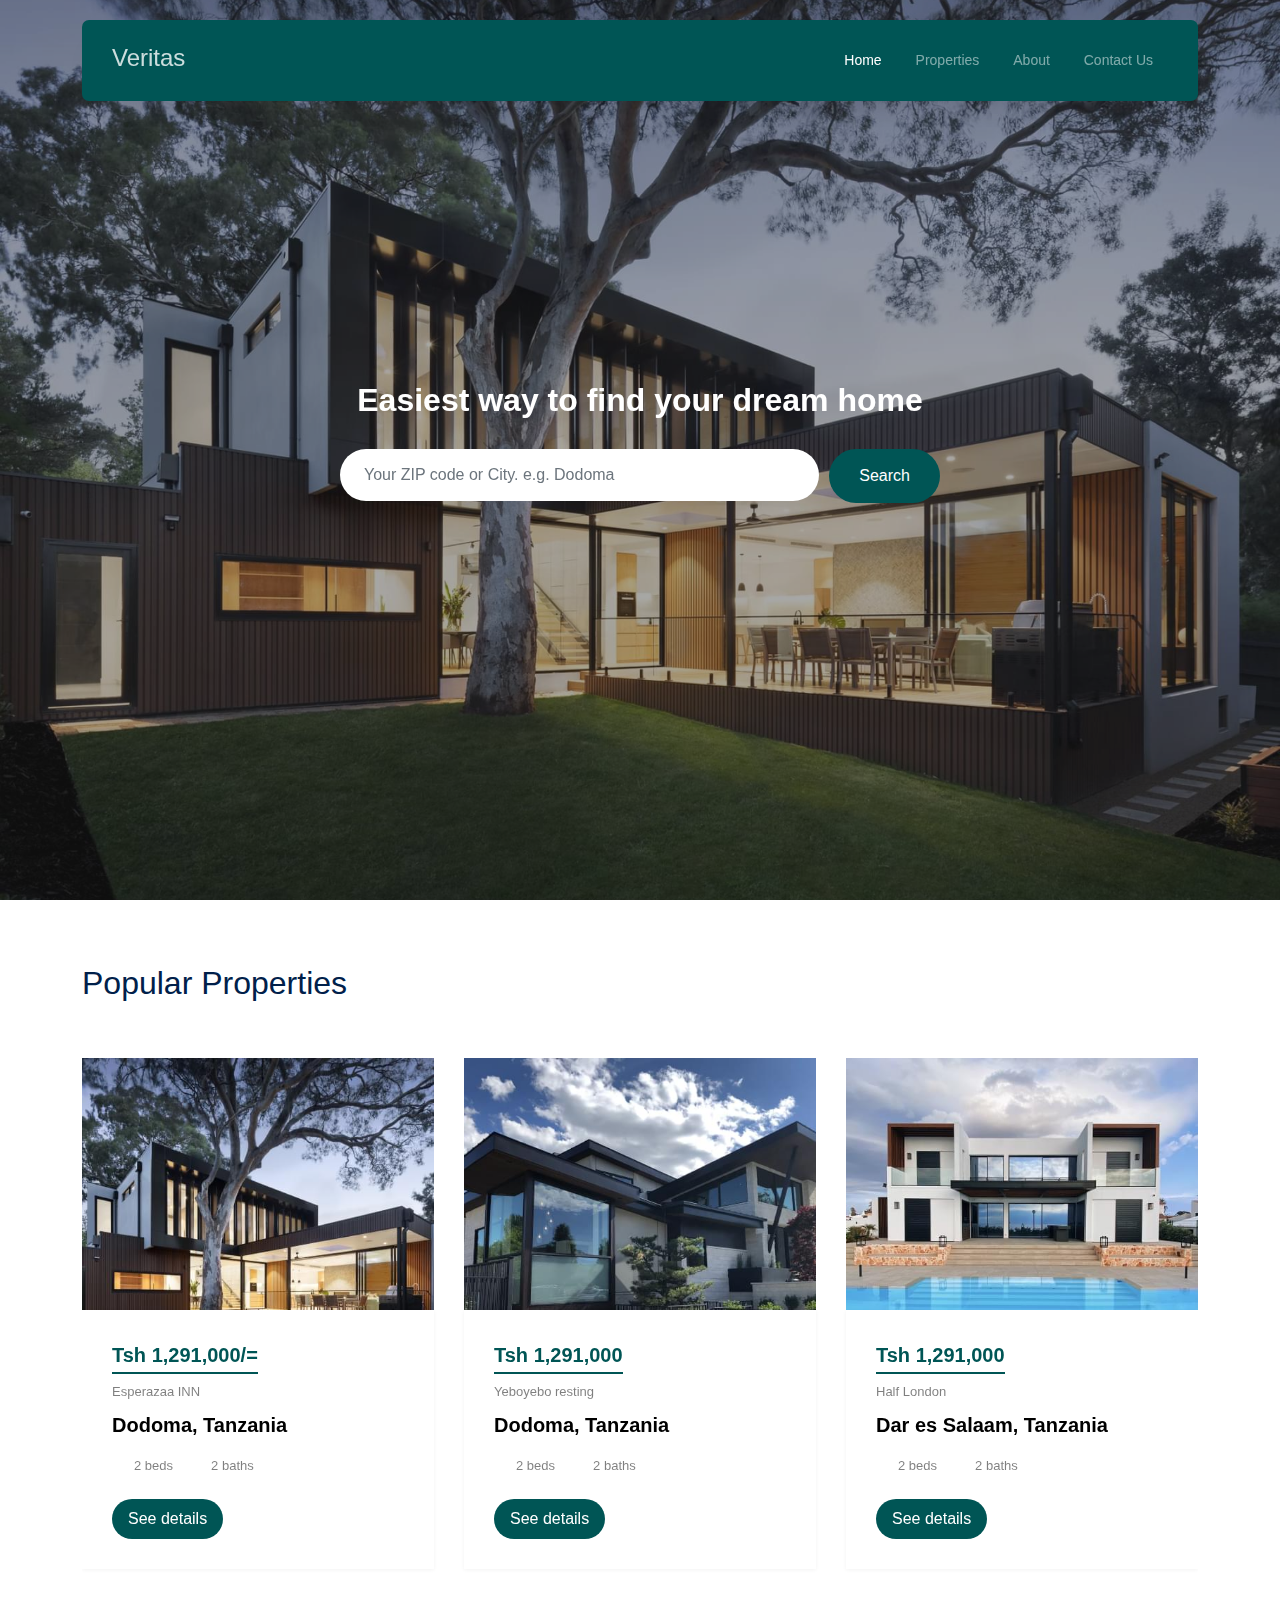
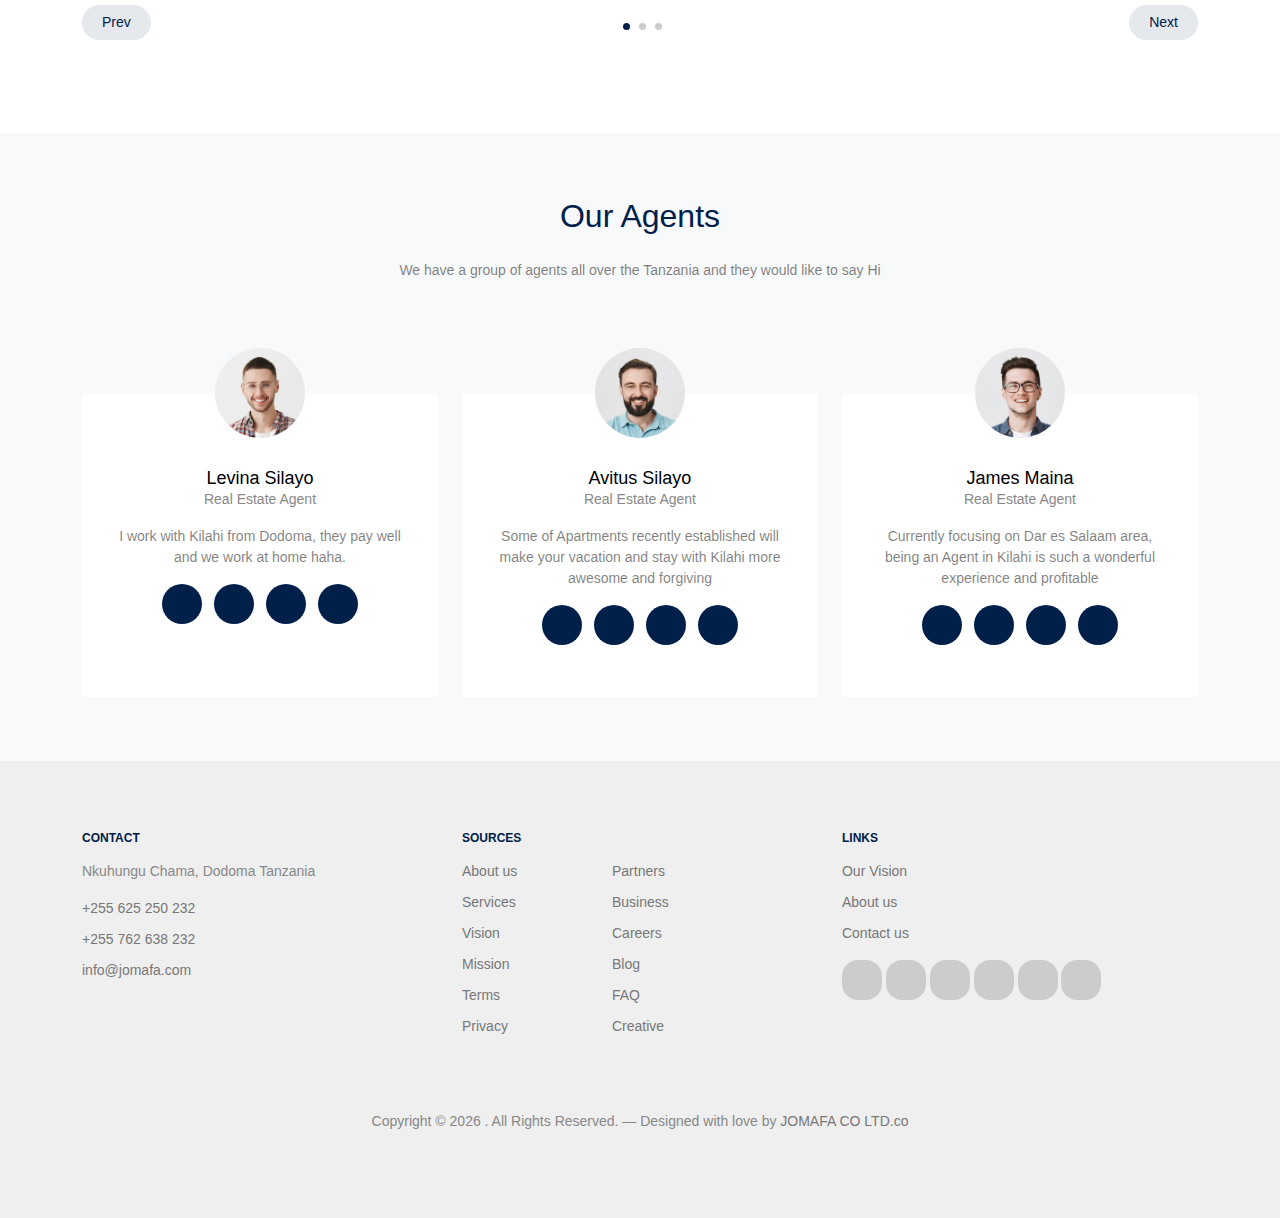
==== commit d6a71795: "Add files via upload" ====
--- a/index.html
+++ b/index.html
@@ -4,14 +4,14 @@
     <meta charset="utf-8" />
     <meta name="viewport" content="width=device-width, initial-scale=1" />
     <meta name="author" content="Untree.co" />
-    <link rel="shortcut icon" href="/static/images/favicon.png" />
+    <link rel="shortcut icon" href="favicon.png" />
 
     <meta name="description" content="" />
 
-    <link rel="stylesheet" href="/static/css/icomoonstyle.css" />
-    <link rel="stylesheet" href="/static/css/flaticonstyle.css" />
-
-    <link rel="stylesheet" href="/static/css/styles.css" />
+    <link rel="stylesheet" href="icomoonstyle.css" />
+    <link rel="stylesheet" href="flaticonstyle.css" />
+
+    <link rel="stylesheet" href="styles.css" />
 
     <title>
       Veritas
--- a/icomoonstyle.css
+++ b/icomoonstyle.css
@@ -0,0 +1,4919 @@
+@font-face {
+  font-family: 'icomoon';
+  src:  url('../fonts/icomoon.eot?10si43');
+  src:  url('../fonts/icomoon.eot?10si43#iefix') format('embedded-opentype'),
+    url('../fonts/icomoon.ttf?10si43') format('truetype'),
+    url('../fonts/icomoon.woff?10si43') format('woff'),
+    url('../fonts/icomoon.svg?10si43#icomoon') format('svg');
+  font-weight: normal;
+  font-style: normal;
+}
+
+[class^="icon-"], [class*=" icon-"] {
+  /* use !important to prevent issues with browser extensions that change fonts */
+  font-family: 'icomoon' !important;
+  speak: none;
+  font-style: normal;
+  font-weight: normal;
+  font-variant: normal;
+  text-transform: none;
+  line-height: 1;
+
+  /* Better Font Rendering =========== */
+  -webkit-font-smoothing: antialiased;
+  -moz-osx-font-smoothing: grayscale;
+}
+
+.icon-asterisk:before {
+  content: "\f069";
+}
+.icon-plus:before {
+  content: "\f067";
+}
+.icon-question:before {
+  content: "\f128";
+}
+.icon-minus:before {
+  content: "\f068";
+}
+.icon-glass:before {
+  content: "\f000";
+}
+.icon-music:before {
+  content: "\f001";
+}
+.icon-search:before {
+  content: "\f002";
+}
+.icon-envelope-o:before {
+  content: "\f003";
+}
+.icon-heart:before {
+  content: "\f004";
+}
+.icon-star:before {
+  content: "\f005";
+}
+.icon-star-o:before {
+  content: "\f006";
+}
+.icon-user:before {
+  content: "\f007";
+}
+.icon-film:before {
+  content: "\f008";
+}
+.icon-th-large:before {
+  content: "\f009";
+}
+.icon-th:before {
+  content: "\f00a";
+}
+.icon-th-list:before {
+  content: "\f00b";
+}
+.icon-check:before {
+  content: "\f00c";
+}
+.icon-close:before {
+  content: "\f00d";
+}
+.icon-remove:before {
+  content: "\f00d";
+}
+.icon-times:before {
+  content: "\f00d";
+}
+.icon-search-plus:before {
+  content: "\f00e";
+}
+.icon-search-minus:before {
+  content: "\f010";
+}
+.icon-power-off:before {
+  content: "\f011";
+}
+.icon-signal:before {
+  content: "\f012";
+}
+.icon-cog:before {
+  content: "\f013";
+}
+.icon-gear:before {
+  content: "\f013";
+}
+.icon-trash-o:before {
+  content: "\f014";
+}
+.icon-home:before {
+  content: "\f015";
+}
+.icon-file-o:before {
+  content: "\f016";
+}
+.icon-clock-o:before {
+  content: "\f017";
+}
+.icon-road:before {
+  content: "\f018";
+}
+.icon-download:before {
+  content: "\f019";
+}
+.icon-arrow-circle-o-down:before {
+  content: "\f01a";
+}
+.icon-arrow-circle-o-up:before {
+  content: "\f01b";
+}
+.icon-inbox:before {
+  content: "\f01c";
+}
+.icon-play-circle-o:before {
+  content: "\f01d";
+}
+.icon-repeat:before {
+  content: "\f01e";
+}
+.icon-rotate-right:before {
+  content: "\f01e";
+}
+.icon-refresh:before {
+  content: "\f021";
+}
+.icon-list-alt:before {
+  content: "\f022";
+}
+.icon-lock:before {
+  content: "\f023";
+}
+.icon-flag:before {
+  content: "\f024";
+}
+.icon-headphones:before {
+  content: "\f025";
+}
+.icon-volume-off:before {
+  content: "\f026";
+}
+.icon-volume-down:before {
+  content: "\f027";
+}
+.icon-volume-up:before {
+  content: "\f028";
+}
+.icon-qrcode:before {
+  content: "\f029";
+}
+.icon-barcode:before {
+  content: "\f02a";
+}
+.icon-tag:before {
+  content: "\f02b";
+}
+.icon-tags:before {
+  content: "\f02c";
+}
+.icon-book:before {
+  content: "\f02d";
+}
+.icon-bookmark:before {
+  content: "\f02e";
+}
+.icon-print:before {
+  content: "\f02f";
+}
+.icon-camera:before {
+  content: "\f030";
+}
+.icon-font:before {
+  content: "\f031";
+}
+.icon-bold:before {
+  content: "\f032";
+}
+.icon-italic:before {
+  content: "\f033";
+}
+.icon-text-height:before {
+  content: "\f034";
+}
+.icon-text-width:before {
+  content: "\f035";
+}
+.icon-align-left:before {
+  content: "\f036";
+}
+.icon-align-center:before {
+  content: "\f037";
+}
+.icon-align-right:before {
+  content: "\f038";
+}
+.icon-align-justify:before {
+  content: "\f039";
+}
+.icon-list:before {
+  content: "\f03a";
+}
+.icon-dedent:before {
+  content: "\f03b";
+}
+.icon-outdent:before {
+  content: "\f03b";
+}
+.icon-indent:before {
+  content: "\f03c";
+}
+.icon-video-camera:before {
+  content: "\f03d";
+}
+.icon-image:before {
+  content: "\f03e";
+}
+.icon-photo:before {
+  content: "\f03e";
+}
+.icon-picture-o:before {
+  content: "\f03e";
+}
+.icon-pencil:before {
+  content: "\f040";
+}
+.icon-map-marker:before {
+  content: "\f041";
+}
+.icon-adjust:before {
+  content: "\f042";
+}
+.icon-tint:before {
+  content: "\f043";
+}
+.icon-edit:before {
+  content: "\f044";
+}
+.icon-pencil-square-o:before {
+  content: "\f044";
+}
+.icon-share-square-o:before {
+  content: "\f045";
+}
+.icon-check-square-o:before {
+  content: "\f046";
+}
+.icon-arrows:before {
+  content: "\f047";
+}
+.icon-step-backward:before {
+  content: "\f048";
+}
+.icon-fast-backward:before {
+  content: "\f049";
+}
+.icon-backward:before {
+  content: "\f04a";
+}
+.icon-play:before {
+  content: "\f04b";
+}
+.icon-pause:before {
+  content: "\f04c";
+}
+.icon-stop:before {
+  content: "\f04d";
+}
+.icon-forward:before {
+  content: "\f04e";
+}
+.icon-fast-forward:before {
+  content: "\f050";
+}
+.icon-step-forward:before {
+  content: "\f051";
+}
+.icon-eject:before {
+  content: "\f052";
+}
+.icon-chevron-left:before {
+  content: "\f053";
+}
+.icon-chevron-right:before {
+  content: "\f054";
+}
+.icon-plus-circle:before {
+  content: "\f055";
+}
+.icon-minus-circle:before {
+  content: "\f056";
+}
+.icon-times-circle:before {
+  content: "\f057";
+}
+.icon-check-circle:before {
+  content: "\f058";
+}
+.icon-question-circle:before {
+  content: "\f059";
+}
+.icon-info-circle:before {
+  content: "\f05a";
+}
+.icon-crosshairs:before {
+  content: "\f05b";
+}
+.icon-times-circle-o:before {
+  content: "\f05c";
+}
+.icon-check-circle-o:before {
+  content: "\f05d";
+}
+.icon-ban:before {
+  content: "\f05e";
+}
+.icon-arrow-left:before {
+  content: "\f060";
+}
+.icon-arrow-right:before {
+  content: "\f061";
+}
+.icon-arrow-up:before {
+  content: "\f062";
+}
+.icon-arrow-down:before {
+  content: "\f063";
+}
+.icon-mail-forward:before {
+  content: "\f064";
+}
+.icon-share:before {
+  content: "\f064";
+}
+.icon-expand:before {
+  content: "\f065";
+}
+.icon-compress:before {
+  content: "\f066";
+}
+.icon-exclamation-circle:before {
+  content: "\f06a";
+}
+.icon-gift:before {
+  content: "\f06b";
+}
+.icon-leaf:before {
+  content: "\f06c";
+}
+.icon-fire:before {
+  content: "\f06d";
+}
+.icon-eye:before {
+  content: "\f06e";
+}
+.icon-eye-slash:before {
+  content: "\f070";
+}
+.icon-exclamation-triangle:before {
+  content: "\f071";
+}
+.icon-warning:before {
+  content: "\f071";
+}
+.icon-plane:before {
+  content: "\f072";
+}
+.icon-calendar:before {
+  content: "\f073";
+}
+.icon-random:before {
+  content: "\f074";
+}
+.icon-comment:before {
+  content: "\f075";
+}
+.icon-magnet:before {
+  content: "\f076";
+}
+.icon-chevron-up:before {
+  content: "\f077";
+}
+.icon-chevron-down:before {
+  content: "\f078";
+}
+.icon-retweet:before {
+  content: "\f079";
+}
+.icon-shopping-cart:before {
+  content: "\f07a";
+}
+.icon-folder:before {
+  content: "\f07b";
+}
+.icon-folder-open:before {
+  content: "\f07c";
+}
+.icon-arrows-v:before {
+  content: "\f07d";
+}
+.icon-arrows-h:before {
+  content: "\f07e";
+}
+.icon-bar-chart:before {
+  content: "\f080";
+}
+.icon-bar-chart-o:before {
+  content: "\f080";
+}
+.icon-twitter-square:before {
+  content: "\f081";
+}
+.icon-facebook-square:before {
+  content: "\f082";
+}
+.icon-camera-retro:before {
+  content: "\f083";
+}
+.icon-key:before {
+  content: "\f084";
+}
+.icon-cogs:before {
+  content: "\f085";
+}
+.icon-gears:before {
+  content: "\f085";
+}
+.icon-comments:before {
+  content: "\f086";
+}
+.icon-thumbs-o-up:before {
+  content: "\f087";
+}
+.icon-thumbs-o-down:before {
+  content: "\f088";
+}
+.icon-star-half:before {
+  content: "\f089";
+}
+.icon-heart-o:before {
+  content: "\f08a";
+}
+.icon-sign-out:before {
+  content: "\f08b";
+}
+.icon-linkedin-square:before {
+  content: "\f08c";
+}
+.icon-thumb-tack:before {
+  content: "\f08d";
+}
+.icon-external-link:before {
+  content: "\f08e";
+}
+.icon-sign-in:before {
+  content: "\f090";
+}
+.icon-trophy:before {
+  content: "\f091";
+}
+.icon-github-square:before {
+  content: "\f092";
+}
+.icon-upload:before {
+  content: "\f093";
+}
+.icon-lemon-o:before {
+  content: "\f094";
+}
+.icon-phone:before {
+  content: "\f095";
+}
+.icon-square-o:before {
+  content: "\f096";
+}
+.icon-bookmark-o:before {
+  content: "\f097";
+}
+.icon-phone-square:before {
+  content: "\f098";
+}
+.icon-twitter:before {
+  content: "\f099";
+}
+.icon-facebook:before {
+  content: "\f09a";
+}
+.icon-facebook-f:before {
+  content: "\f09a";
+}
+.icon-github:before {
+  content: "\f09b";
+}
+.icon-unlock:before {
+  content: "\f09c";
+}
+.icon-credit-card:before {
+  content: "\f09d";
+}
+.icon-feed:before {
+  content: "\f09e";
+}
+.icon-rss:before {
+  content: "\f09e";
+}
+.icon-hdd-o:before {
+  content: "\f0a0";
+}
+.icon-bullhorn:before {
+  content: "\f0a1";
+}
+.icon-bell-o:before {
+  content: "\f0a2";
+}
+.icon-certificate:before {
+  content: "\f0a3";
+}
+.icon-hand-o-right:before {
+  content: "\f0a4";
+}
+.icon-hand-o-left:before {
+  content: "\f0a5";
+}
+.icon-hand-o-up:before {
+  content: "\f0a6";
+}
+.icon-hand-o-down:before {
+  content: "\f0a7";
+}
+.icon-arrow-circle-left:before {
+  content: "\f0a8";
+}
+.icon-arrow-circle-right:before {
+  content: "\f0a9";
+}
+.icon-arrow-circle-up:before {
+  content: "\f0aa";
+}
+.icon-arrow-circle-down:before {
+  content: "\f0ab";
+}
+.icon-globe:before {
+  content: "\f0ac";
+}
+.icon-wrench:before {
+  content: "\f0ad";
+}
+.icon-tasks:before {
+  content: "\f0ae";
+}
+.icon-filter:before {
+  content: "\f0b0";
+}
+.icon-briefcase:before {
+  content: "\f0b1";
+}
+.icon-arrows-alt:before {
+  content: "\f0b2";
+}
+.icon-group:before {
+  content: "\f0c0";
+}
+.icon-users:before {
+  content: "\f0c0";
+}
+.icon-chain:before {
+  content: "\f0c1";
+}
+.icon-link:before {
+  content: "\f0c1";
+}
+.icon-cloud:before {
+  content: "\f0c2";
+}
+.icon-flask:before {
+  content: "\f0c3";
+}
+.icon-cut:before {
+  content: "\f0c4";
+}
+.icon-scissors:before {
+  content: "\f0c4";
+}
+.icon-copy:before {
+  content: "\f0c5";
+}
+.icon-files-o:before {
+  content: "\f0c5";
+}
+.icon-paperclip:before {
+  content: "\f0c6";
+}
+.icon-floppy-o:before {
+  content: "\f0c7";
+}
+.icon-save:before {
+  content: "\f0c7";
+}
+.icon-square:before {
+  content: "\f0c8";
+}
+.icon-bars:before {
+  content: "\f0c9";
+}
+.icon-navicon:before {
+  content: "\f0c9";
+}
+.icon-reorder:before {
+  content: "\f0c9";
+}
+.icon-list-ul:before {
+  content: "\f0ca";
+}
+.icon-list-ol:before {
+  content: "\f0cb";
+}
+.icon-strikethrough:before {
+  content: "\f0cc";
+}
+.icon-underline:before {
+  content: "\f0cd";
+}
+.icon-table:before {
+  content: "\f0ce";
+}
+.icon-magic:before {
+  content: "\f0d0";
+}
+.icon-truck:before {
+  content: "\f0d1";
+}
+.icon-pinterest:before {
+  content: "\f0d2";
+}
+.icon-pinterest-square:before {
+  content: "\f0d3";
+}
+.icon-google-plus-square:before {
+  content: "\f0d4";
+}
+.icon-google-plus:before {
+  content: "\f0d5";
+}
+.icon-money:before {
+  content: "\f0d6";
+}
+.icon-caret-down:before {
+  content: "\f0d7";
+}
+.icon-caret-up:before {
+  content: "\f0d8";
+}
+.icon-caret-left:before {
+  content: "\f0d9";
+}
+.icon-caret-right:before {
+  content: "\f0da";
+}
+.icon-columns:before {
+  content: "\f0db";
+}
+.icon-sort:before {
+  content: "\f0dc";
+}
+.icon-unsorted:before {
+  content: "\f0dc";
+}
+.icon-sort-desc:before {
+  content: "\f0dd";
+}
+.icon-sort-down:before {
+  content: "\f0dd";
+}
+.icon-sort-asc:before {
+  content: "\f0de";
+}
+.icon-sort-up:before {
+  content: "\f0de";
+}
+.icon-envelope:before {
+  content: "\f0e0";
+}
+.icon-linkedin:before {
+  content: "\f0e1";
+}
+.icon-rotate-left:before {
+  content: "\f0e2";
+}
+.icon-undo:before {
+  content: "\f0e2";
+}
+.icon-gavel:before {
+  content: "\f0e3";
+}
+.icon-legal:before {
+  content: "\f0e3";
+}
+.icon-dashboard:before {
+  content: "\f0e4";
+}
+.icon-tachometer:before {
+  content: "\f0e4";
+}
+.icon-comment-o:before {
+  content: "\f0e5";
+}
+.icon-comments-o:before {
+  content: "\f0e6";
+}
+.icon-bolt:before {
+  content: "\f0e7";
+}
+.icon-flash:before {
+  content: "\f0e7";
+}
+.icon-sitemap:before {
+  content: "\f0e8";
+}
+.icon-umbrella:before {
+  content: "\f0e9";
+}
+.icon-clipboard:before {
+  content: "\f0ea";
+}
+.icon-paste:before {
+  content: "\f0ea";
+}
+.icon-lightbulb-o:before {
+  content: "\f0eb";
+}
+.icon-exchange:before {
+  content: "\f0ec";
+}
+.icon-cloud-download:before {
+  content: "\f0ed";
+}
+.icon-cloud-upload:before {
+  content: "\f0ee";
+}
+.icon-user-md:before {
+  content: "\f0f0";
+}
+.icon-stethoscope:before {
+  content: "\f0f1";
+}
+.icon-suitcase:before {
+  content: "\f0f2";
+}
+.icon-bell:before {
+  content: "\f0f3";
+}
+.icon-coffee:before {
+  content: "\f0f4";
+}
+.icon-cutlery:before {
+  content: "\f0f5";
+}
+.icon-file-text-o:before {
+  content: "\f0f6";
+}
+.icon-building-o:before {
+  content: "\f0f7";
+}
+.icon-hospital-o:before {
+  content: "\f0f8";
+}
+.icon-ambulance:before {
+  content: "\f0f9";
+}
+.icon-medkit:before {
+  content: "\f0fa";
+}
+.icon-fighter-jet:before {
+  content: "\f0fb";
+}
+.icon-beer:before {
+  content: "\f0fc";
+}
+.icon-h-square:before {
+  content: "\f0fd";
+}
+.icon-plus-square:before {
+  content: "\f0fe";
+}
+.icon-angle-double-left:before {
+  content: "\f100";
+}
+.icon-angle-double-right:before {
+  content: "\f101";
+}
+.icon-angle-double-up:before {
+  content: "\f102";
+}
+.icon-angle-double-down:before {
+  content: "\f103";
+}
+.icon-angle-left:before {
+  content: "\f104";
+}
+.icon-angle-right:before {
+  content: "\f105";
+}
+.icon-angle-up:before {
+  content: "\f106";
+}
+.icon-angle-down:before {
+  content: "\f107";
+}
+.icon-desktop:before {
+  content: "\f108";
+}
+.icon-laptop:before {
+  content: "\f109";
+}
+.icon-tablet:before {
+  content: "\f10a";
+}
+.icon-mobile:before {
+  content: "\f10b";
+}
+.icon-mobile-phone:before {
+  content: "\f10b";
+}
+.icon-circle-o:before {
+  content: "\f10c";
+}
+.icon-quote-left:before {
+  content: "\f10d";
+}
+.icon-quote-right:before {
+  content: "\f10e";
+}
+.icon-spinner:before {
+  content: "\f110";
+}
+.icon-circle:before {
+  content: "\f111";
+}
+.icon-mail-reply:before {
+  content: "\f112";
+}
+.icon-reply:before {
+  content: "\f112";
+}
+.icon-github-alt:before {
+  content: "\f113";
+}
+.icon-folder-o:before {
+  content: "\f114";
+}
+.icon-folder-open-o:before {
+  content: "\f115";
+}
+.icon-smile-o:before {
+  content: "\f118";
+}
+.icon-frown-o:before {
+  content: "\f119";
+}
+.icon-meh-o:before {
+  content: "\f11a";
+}
+.icon-gamepad:before {
+  content: "\f11b";
+}
+.icon-keyboard-o:before {
+  content: "\f11c";
+}
+.icon-flag-o:before {
+  content: "\f11d";
+}
+.icon-flag-checkered:before {
+  content: "\f11e";
+}
+.icon-terminal:before {
+  content: "\f120";
+}
+.icon-code:before {
+  content: "\f121";
+}
+.icon-mail-reply-all:before {
+  content: "\f122";
+}
+.icon-reply-all:before {
+  content: "\f122";
+}
+.icon-star-half-empty:before {
+  content: "\f123";
+}
+.icon-star-half-full:before {
+  content: "\f123";
+}
+.icon-star-half-o:before {
+  content: "\f123";
+}
+.icon-location-arrow:before {
+  content: "\f124";
+}
+.icon-crop:before {
+  content: "\f125";
+}
+.icon-code-fork:before {
+  content: "\f126";
+}
+.icon-chain-broken:before {
+  content: "\f127";
+}
+.icon-unlink:before {
+  content: "\f127";
+}
+.icon-info:before {
+  content: "\f129";
+}
+.icon-exclamation:before {
+  content: "\f12a";
+}
+.icon-superscript:before {
+  content: "\f12b";
+}
+.icon-subscript:before {
+  content: "\f12c";
+}
+.icon-eraser:before {
+  content: "\f12d";
+}
+.icon-puzzle-piece:before {
+  content: "\f12e";
+}
+.icon-microphone:before {
+  content: "\f130";
+}
+.icon-microphone-slash:before {
+  content: "\f131";
+}
+.icon-shield:before {
+  content: "\f132";
+}
+.icon-calendar-o:before {
+  content: "\f133";
+}
+.icon-fire-extinguisher:before {
+  content: "\f134";
+}
+.icon-rocket:before {
+  content: "\f135";
+}
+.icon-maxcdn:before {
+  content: "\f136";
+}
+.icon-chevron-circle-left:before {
+  content: "\f137";
+}
+.icon-chevron-circle-right:before {
+  content: "\f138";
+}
+.icon-chevron-circle-up:before {
+  content: "\f139";
+}
+.icon-chevron-circle-down:before {
+  content: "\f13a";
+}
+.icon-html5:before {
+  content: "\f13b";
+}
+.icon-css3:before {
+  content: "\f13c";
+}
+.icon-anchor:before {
+  content: "\f13d";
+}
+.icon-unlock-alt:before {
+  content: "\f13e";
+}
+.icon-bullseye:before {
+  content: "\f140";
+}
+.icon-ellipsis-h:before {
+  content: "\f141";
+}
+.icon-ellipsis-v:before {
+  content: "\f142";
+}
+.icon-rss-square:before {
+  content: "\f143";
+}
+.icon-play-circle:before {
+  content: "\f144";
+}
+.icon-ticket:before {
+  content: "\f145";
+}
+.icon-minus-square:before {
+  content: "\f146";
+}
+.icon-minus-square-o:before {
+  content: "\f147";
+}
+.icon-level-up:before {
+  content: "\f148";
+}
+.icon-level-down:before {
+  content: "\f149";
+}
+.icon-check-square:before {
+  content: "\f14a";
+}
+.icon-pencil-square:before {
+  content: "\f14b";
+}
+.icon-external-link-square:before {
+  content: "\f14c";
+}
+.icon-share-square:before {
+  content: "\f14d";
+}
+.icon-compass:before {
+  content: "\f14e";
+}
+.icon-caret-square-o-down:before {
+  content: "\f150";
+}
+.icon-toggle-down:before {
+  content: "\f150";
+}
+.icon-caret-square-o-up:before {
+  content: "\f151";
+}
+.icon-toggle-up:before {
+  content: "\f151";
+}
+.icon-caret-square-o-right:before {
+  content: "\f152";
+}
+.icon-toggle-right:before {
+  content: "\f152";
+}
+.icon-eur:before {
+  content: "\f153";
+}
+.icon-euro:before {
+  content: "\f153";
+}
+.icon-gbp:before {
+  content: "\f154";
+}
+.icon-dollar:before {
+  content: "\f155";
+}
+.icon-usd:before {
+  content: "\f155";
+}
+.icon-inr:before {
+  content: "\f156";
+}
+.icon-rupee:before {
+  content: "\f156";
+}
+.icon-cny:before {
+  content: "\f157";
+}
+.icon-jpy:before {
+  content: "\f157";
+}
+.icon-rmb:before {
+  content: "\f157";
+}
+.icon-yen:before {
+  content: "\f157";
+}
+.icon-rouble:before {
+  content: "\f158";
+}
+.icon-rub:before {
+  content: "\f158";
+}
+.icon-ruble:before {
+  content: "\f158";
+}
+.icon-krw:before {
+  content: "\f159";
+}
+.icon-won:before {
+  content: "\f159";
+}
+.icon-bitcoin:before {
+  content: "\f15a";
+}
+.icon-btc:before {
+  content: "\f15a";
+}
+.icon-file:before {
+  content: "\f15b";
+}
+.icon-file-text:before {
+  content: "\f15c";
+}
+.icon-sort-alpha-asc:before {
+  content: "\f15d";
+}
+.icon-sort-alpha-desc:before {
+  content: "\f15e";
+}
+.icon-sort-amount-asc:before {
+  content: "\f160";
+}
+.icon-sort-amount-desc:before {
+  content: "\f161";
+}
+.icon-sort-numeric-asc:before {
+  content: "\f162";
+}
+.icon-sort-numeric-desc:before {
+  content: "\f163";
+}
+.icon-thumbs-up:before {
+  content: "\f164";
+}
+.icon-thumbs-down:before {
+  content: "\f165";
+}
+.icon-youtube-square:before {
+  content: "\f166";
+}
+.icon-youtube:before {
+  content: "\f167";
+}
+.icon-xing:before {
+  content: "\f168";
+}
+.icon-xing-square:before {
+  content: "\f169";
+}
+.icon-youtube-play:before {
+  content: "\f16a";
+}
+.icon-dropbox:before {
+  content: "\f16b";
+}
+.icon-stack-overflow:before {
+  content: "\f16c";
+}
+.icon-instagram:before {
+  content: "\f16d";
+}
+.icon-flickr:before {
+  content: "\f16e";
+}
+.icon-adn:before {
+  content: "\f170";
+}
+.icon-bitbucket:before {
+  content: "\f171";
+}
+.icon-bitbucket-square:before {
+  content: "\f172";
+}
+.icon-tumblr:before {
+  content: "\f173";
+}
+.icon-tumblr-square:before {
+  content: "\f174";
+}
+.icon-long-arrow-down:before {
+  content: "\f175";
+}
+.icon-long-arrow-up:before {
+  content: "\f176";
+}
+.icon-long-arrow-left:before {
+  content: "\f177";
+}
+.icon-long-arrow-right:before {
+  content: "\f178";
+}
+.icon-apple:before {
+  content: "\f179";
+}
+.icon-windows:before {
+  content: "\f17a";
+}
+.icon-android:before {
+  content: "\f17b";
+}
+.icon-linux:before {
+  content: "\f17c";
+}
+.icon-dribbble:before {
+  content: "\f17d";
+}
+.icon-skype:before {
+  content: "\f17e";
+}
+.icon-foursquare:before {
+  content: "\f180";
+}
+.icon-trello:before {
+  content: "\f181";
+}
+.icon-female:before {
+  content: "\f182";
+}
+.icon-male:before {
+  content: "\f183";
+}
+.icon-gittip:before {
+  content: "\f184";
+}
+.icon-gratipay:before {
+  content: "\f184";
+}
+.icon-sun-o:before {
+  content: "\f185";
+}
+.icon-moon-o:before {
+  content: "\f186";
+}
+.icon-archive:before {
+  content: "\f187";
+}
+.icon-bug:before {
+  content: "\f188";
+}
+.icon-vk:before {
+  content: "\f189";
+}
+.icon-weibo:before {
+  content: "\f18a";
+}
+.icon-renren:before {
+  content: "\f18b";
+}
+.icon-pagelines:before {
+  content: "\f18c";
+}
+.icon-stack-exchange:before {
+  content: "\f18d";
+}
+.icon-arrow-circle-o-right:before {
+  content: "\f18e";
+}
+.icon-arrow-circle-o-left:before {
+  content: "\f190";
+}
+.icon-caret-square-o-left:before {
+  content: "\f191";
+}
+.icon-toggle-left:before {
+  content: "\f191";
+}
+.icon-dot-circle-o:before {
+  content: "\f192";
+}
+.icon-wheelchair:before {
+  content: "\f193";
+}
+.icon-vimeo-square:before {
+  content: "\f194";
+}
+.icon-try:before {
+  content: "\f195";
+}
+.icon-turkish-lira:before {
+  content: "\f195";
+}
+.icon-plus-square-o:before {
+  content: "\f196";
+}
+.icon-space-shuttle:before {
+  content: "\f197";
+}
+.icon-slack:before {
+  content: "\f198";
+}
+.icon-envelope-square:before {
+  content: "\f199";
+}
+.icon-wordpress:before {
+  content: "\f19a";
+}
+.icon-openid:before {
+  content: "\f19b";
+}
+.icon-bank:before {
+  content: "\f19c";
+}
+.icon-institution:before {
+  content: "\f19c";
+}
+.icon-university:before {
+  content: "\f19c";
+}
+.icon-graduation-cap:before {
+  content: "\f19d";
+}
+.icon-mortar-board:before {
+  content: "\f19d";
+}
+.icon-yahoo:before {
+  content: "\f19e";
+}
+.icon-google:before {
+  content: "\f1a0";
+}
+.icon-reddit:before {
+  content: "\f1a1";
+}
+.icon-reddit-square:before {
+  content: "\f1a2";
+}
+.icon-stumbleupon-circle:before {
+  content: "\f1a3";
+}
+.icon-stumbleupon:before {
+  content: "\f1a4";
+}
+.icon-delicious:before {
+  content: "\f1a5";
+}
+.icon-digg:before {
+  content: "\f1a6";
+}
+.icon-pied-piper-pp:before {
+  content: "\f1a7";
+}
+.icon-pied-piper-alt:before {
+  content: "\f1a8";
+}
+.icon-drupal:before {
+  content: "\f1a9";
+}
+.icon-joomla:before {
+  content: "\f1aa";
+}
+.icon-language:before {
+  content: "\f1ab";
+}
+.icon-fax:before {
+  content: "\f1ac";
+}
+.icon-building:before {
+  content: "\f1ad";
+}
+.icon-child:before {
+  content: "\f1ae";
+}
+.icon-paw:before {
+  content: "\f1b0";
+}
+.icon-spoon:before {
+  content: "\f1b1";
+}
+.icon-cube:before {
+  content: "\f1b2";
+}
+.icon-cubes:before {
+  content: "\f1b3";
+}
+.icon-behance:before {
+  content: "\f1b4";
+}
+.icon-behance-square:before {
+  content: "\f1b5";
+}
+.icon-steam:before {
+  content: "\f1b6";
+}
+.icon-steam-square:before {
+  content: "\f1b7";
+}
+.icon-recycle:before {
+  content: "\f1b8";
+}
+.icon-automobile:before {
+  content: "\f1b9";
+}
+.icon-car:before {
+  content: "\f1b9";
+}
+.icon-cab:before {
+  content: "\f1ba";
+}
+.icon-taxi:before {
+  content: "\f1ba";
+}
+.icon-tree:before {
+  content: "\f1bb";
+}
+.icon-spotify:before {
+  content: "\f1bc";
+}
+.icon-deviantart:before {
+  content: "\f1bd";
+}
+.icon-soundcloud:before {
+  content: "\f1be";
+}
+.icon-database:before {
+  content: "\f1c0";
+}
+.icon-file-pdf-o:before {
+  content: "\f1c1";
+}
+.icon-file-word-o:before {
+  content: "\f1c2";
+}
+.icon-file-excel-o:before {
+  content: "\f1c3";
+}
+.icon-file-powerpoint-o:before {
+  content: "\f1c4";
+}
+.icon-file-image-o:before {
+  content: "\f1c5";
+}
+.icon-file-photo-o:before {
+  content: "\f1c5";
+}
+.icon-file-picture-o:before {
+  content: "\f1c5";
+}
+.icon-file-archive-o:before {
+  content: "\f1c6";
+}
+.icon-file-zip-o:before {
+  content: "\f1c6";
+}
+.icon-file-audio-o:before {
+  content: "\f1c7";
+}
+.icon-file-sound-o:before {
+  content: "\f1c7";
+}
+.icon-file-movie-o:before {
+  content: "\f1c8";
+}
+.icon-file-video-o:before {
+  content: "\f1c8";
+}
+.icon-file-code-o:before {
+  content: "\f1c9";
+}
+.icon-vine:before {
+  content: "\f1ca";
+}
+.icon-codepen:before {
+  content: "\f1cb";
+}
+.icon-jsfiddle:before {
+  content: "\f1cc";
+}
+.icon-life-bouy:before {
+  content: "\f1cd";
+}
+.icon-life-buoy:before {
+  content: "\f1cd";
+}
+.icon-life-ring:before {
+  content: "\f1cd";
+}
+.icon-life-saver:before {
+  content: "\f1cd";
+}
+.icon-support:before {
+  content: "\f1cd";
+}
+.icon-circle-o-notch:before {
+  content: "\f1ce";
+}
+.icon-ra:before {
+  content: "\f1d0";
+}
+.icon-rebel:before {
+  content: "\f1d0";
+}
+.icon-resistance:before {
+  content: "\f1d0";
+}
+.icon-empire:before {
+  content: "\f1d1";
+}
+.icon-ge:before {
+  content: "\f1d1";
+}
+.icon-git-square:before {
+  content: "\f1d2";
+}
+.icon-git:before {
+  content: "\f1d3";
+}
+.icon-hacker-news:before {
+  content: "\f1d4";
+}
+.icon-y-combinator-square:before {
+  content: "\f1d4";
+}
+.icon-yc-square:before {
+  content: "\f1d4";
+}
+.icon-tencent-weibo:before {
+  content: "\f1d5";
+}
+.icon-qq:before {
+  content: "\f1d6";
+}
+.icon-wechat:before {
+  content: "\f1d7";
+}
+.icon-weixin:before {
+  content: "\f1d7";
+}
+.icon-paper-plane:before {
+  content: "\f1d8";
+}
+.icon-send:before {
+  content: "\f1d8";
+}
+.icon-paper-plane-o:before {
+  content: "\f1d9";
+}
+.icon-send-o:before {
+  content: "\f1d9";
+}
+.icon-history:before {
+  content: "\f1da";
+}
+.icon-circle-thin:before {
+  content: "\f1db";
+}
+.icon-header:before {
+  content: "\f1dc";
+}
+.icon-paragraph:before {
+  content: "\f1dd";
+}
+.icon-sliders:before {
+  content: "\f1de";
+}
+.icon-share-alt:before {
+  content: "\f1e0";
+}
+.icon-share-alt-square:before {
+  content: "\f1e1";
+}
+.icon-bomb:before {
+  content: "\f1e2";
+}
+.icon-futbol-o:before {
+  content: "\f1e3";
+}
+.icon-soccer-ball-o:before {
+  content: "\f1e3";
+}
+.icon-tty:before {
+  content: "\f1e4";
+}
+.icon-binoculars:before {
+  content: "\f1e5";
+}
+.icon-plug:before {
+  content: "\f1e6";
+}
+.icon-slideshare:before {
+  content: "\f1e7";
+}
+.icon-twitch:before {
+  content: "\f1e8";
+}
+.icon-yelp:before {
+  content: "\f1e9";
+}
+.icon-newspaper-o:before {
+  content: "\f1ea";
+}
+.icon-wifi:before {
+  content: "\f1eb";
+}
+.icon-calculator:before {
+  content: "\f1ec";
+}
+.icon-paypal:before {
+  content: "\f1ed";
+}
+.icon-google-wallet:before {
+  content: "\f1ee";
+}
+.icon-cc-visa:before {
+  content: "\f1f0";
+}
+.icon-cc-mastercard:before {
+  content: "\f1f1";
+}
+.icon-cc-discover:before {
+  content: "\f1f2";
+}
+.icon-cc-amex:before {
+  content: "\f1f3";
+}
+.icon-cc-paypal:before {
+  content: "\f1f4";
+}
+.icon-cc-stripe:before {
+  content: "\f1f5";
+}
+.icon-bell-slash:before {
+  content: "\f1f6";
+}
+.icon-bell-slash-o:before {
+  content: "\f1f7";
+}
+.icon-trash:before {
+  content: "\f1f8";
+}
+.icon-copyright:before {
+  content: "\f1f9";
+}
+.icon-at:before {
+  content: "\f1fa";
+}
+.icon-eyedropper:before {
+  content: "\f1fb";
+}
+.icon-paint-brush:before {
+  content: "\f1fc";
+}
+.icon-birthday-cake:before {
+  content: "\f1fd";
+}
+.icon-area-chart:before {
+  content: "\f1fe";
+}
+.icon-pie-chart:before {
+  content: "\f200";
+}
+.icon-line-chart:before {
+  content: "\f201";
+}
+.icon-lastfm:before {
+  content: "\f202";
+}
+.icon-lastfm-square:before {
+  content: "\f203";
+}
+.icon-toggle-off:before {
+  content: "\f204";
+}
+.icon-toggle-on:before {
+  content: "\f205";
+}
+.icon-bicycle:before {
+  content: "\f206";
+}
+.icon-bus:before {
+  content: "\f207";
+}
+.icon-ioxhost:before {
+  content: "\f208";
+}
+.icon-angellist:before {
+  content: "\f209";
+}
+.icon-cc:before {
+  content: "\f20a";
+}
+.icon-ils:before {
+  content: "\f20b";
+}
+.icon-shekel:before {
+  content: "\f20b";
+}
+.icon-sheqel:before {
+  content: "\f20b";
+}
+.icon-meanpath:before {
+  content: "\f20c";
+}
+.icon-buysellads:before {
+  content: "\f20d";
+}
+.icon-connectdevelop:before {
+  content: "\f20e";
+}
+.icon-dashcube:before {
+  content: "\f210";
+}
+.icon-forumbee:before {
+  content: "\f211";
+}
+.icon-leanpub:before {
+  content: "\f212";
+}
+.icon-sellsy:before {
+  content: "\f213";
+}
+.icon-shirtsinbulk:before {
+  content: "\f214";
+}
+.icon-simplybuilt:before {
+  content: "\f215";
+}
+.icon-skyatlas:before {
+  content: "\f216";
+}
+.icon-cart-plus:before {
+  content: "\f217";
+}
+.icon-cart-arrow-down:before {
+  content: "\f218";
+}
+.icon-diamond:before {
+  content: "\f219";
+}
+.icon-ship:before {
+  content: "\f21a";
+}
+.icon-user-secret:before {
+  content: "\f21b";
+}
+.icon-motorcycle:before {
+  content: "\f21c";
+}
+.icon-street-view:before {
+  content: "\f21d";
+}
+.icon-heartbeat:before {
+  content: "\f21e";
+}
+.icon-venus:before {
+  content: "\f221";
+}
+.icon-mars:before {
+  content: "\f222";
+}
+.icon-mercury:before {
+  content: "\f223";
+}
+.icon-intersex:before {
+  content: "\f224";
+}
+.icon-transgender:before {
+  content: "\f224";
+}
+.icon-transgender-alt:before {
+  content: "\f225";
+}
+.icon-venus-double:before {
+  content: "\f226";
+}
+.icon-mars-double:before {
+  content: "\f227";
+}
+.icon-venus-mars:before {
+  content: "\f228";
+}
+.icon-mars-stroke:before {
+  content: "\f229";
+}
+.icon-mars-stroke-v:before {
+  content: "\f22a";
+}
+.icon-mars-stroke-h:before {
+  content: "\f22b";
+}
+.icon-neuter:before {
+  content: "\f22c";
+}
+.icon-genderless:before {
+  content: "\f22d";
+}
+.icon-facebook-official:before {
+  content: "\f230";
+}
+.icon-pinterest-p:before {
+  content: "\f231";
+}
+.icon-whatsapp:before {
+  content: "\f232";
+}
+.icon-server:before {
+  content: "\f233";
+}
+.icon-user-plus:before {
+  content: "\f234";
+}
+.icon-user-times:before {
+  content: "\f235";
+}
+.icon-bed:before {
+  content: "\f236";
+}
+.icon-hotel:before {
+  content: "\f236";
+}
+.icon-viacoin:before {
+  content: "\f237";
+}
+.icon-train:before {
+  content: "\f238";
+}
+.icon-subway:before {
+  content: "\f239";
+}
+.icon-medium:before {
+  content: "\f23a";
+}
+.icon-y-combinator:before {
+  content: "\f23b";
+}
+.icon-yc:before {
+  content: "\f23b";
+}
+.icon-optin-monster:before {
+  content: "\f23c";
+}
+.icon-opencart:before {
+  content: "\f23d";
+}
+.icon-expeditedssl:before {
+  content: "\f23e";
+}
+.icon-battery:before {
+  content: "\f240";
+}
+.icon-battery-4:before {
+  content: "\f240";
+}
+.icon-battery-full:before {
+  content: "\f240";
+}
+.icon-battery-3:before {
+  content: "\f241";
+}
+.icon-battery-three-quarters:before {
+  content: "\f241";
+}
+.icon-battery-2:before {
+  content: "\f242";
+}
+.icon-battery-half:before {
+  content: "\f242";
+}
+.icon-battery-1:before {
+  content: "\f243";
+}
+.icon-battery-quarter:before {
+  content: "\f243";
+}
+.icon-battery-0:before {
+  content: "\f244";
+}
+.icon-battery-empty:before {
+  content: "\f244";
+}
+.icon-mouse-pointer:before {
+  content: "\f245";
+}
+.icon-i-cursor:before {
+  content: "\f246";
+}
+.icon-object-group:before {
+  content: "\f247";
+}
+.icon-object-ungroup:before {
+  content: "\f248";
+}
+.icon-sticky-note:before {
+  content: "\f249";
+}
+.icon-sticky-note-o:before {
+  content: "\f24a";
+}
+.icon-cc-jcb:before {
+  content: "\f24b";
+}
+.icon-cc-diners-club:before {
+  content: "\f24c";
+}
+.icon-clone:before {
+  content: "\f24d";
+}
+.icon-balance-scale:before {
+  content: "\f24e";
+}
+.icon-hourglass-o:before {
+  content: "\f250";
+}
+.icon-hourglass-1:before {
+  content: "\f251";
+}
+.icon-hourglass-start:before {
+  content: "\f251";
+}
+.icon-hourglass-2:before {
+  content: "\f252";
+}
+.icon-hourglass-half:before {
+  content: "\f252";
+}
+.icon-hourglass-3:before {
+  content: "\f253";
+}
+.icon-hourglass-end:before {
+  content: "\f253";
+}
+.icon-hourglass:before {
+  content: "\f254";
+}
+.icon-hand-grab-o:before {
+  content: "\f255";
+}
+.icon-hand-rock-o:before {
+  content: "\f255";
+}
+.icon-hand-paper-o:before {
+  content: "\f256";
+}
+.icon-hand-stop-o:before {
+  content: "\f256";
+}
+.icon-hand-scissors-o:before {
+  content: "\f257";
+}
+.icon-hand-lizard-o:before {
+  content: "\f258";
+}
+.icon-hand-spock-o:before {
+  content: "\f259";
+}
+.icon-hand-pointer-o:before {
+  content: "\f25a";
+}
+.icon-hand-peace-o:before {
+  content: "\f25b";
+}
+.icon-trademark:before {
+  content: "\f25c";
+}
+.icon-registered:before {
+  content: "\f25d";
+}
+.icon-creative-commons:before {
+  content: "\f25e";
+}
+.icon-gg:before {
+  content: "\f260";
+}
+.icon-gg-circle:before {
+  content: "\f261";
+}
+.icon-tripadvisor:before {
+  content: "\f262";
+}
+.icon-odnoklassniki:before {
+  content: "\f263";
+}
+.icon-odnoklassniki-square:before {
+  content: "\f264";
+}
+.icon-get-pocket:before {
+  content: "\f265";
+}
+.icon-wikipedia-w:before {
+  content: "\f266";
+}
+.icon-safari:before {
+  content: "\f267";
+}
+.icon-chrome:before {
+  content: "\f268";
+}
+.icon-firefox:before {
+  content: "\f269";
+}
+.icon-opera:before {
+  content: "\f26a";
+}
+.icon-internet-explorer:before {
+  content: "\f26b";
+}
+.icon-television:before {
+  content: "\f26c";
+}
+.icon-tv:before {
+  content: "\f26c";
+}
+.icon-contao:before {
+  content: "\f26d";
+}
+.icon-500px:before {
+  content: "\f26e";
+}
+.icon-amazon:before {
+  content: "\f270";
+}
+.icon-calendar-plus-o:before {
+  content: "\f271";
+}
+.icon-calendar-minus-o:before {
+  content: "\f272";
+}
+.icon-calendar-times-o:before {
+  content: "\f273";
+}
+.icon-calendar-check-o:before {
+  content: "\f274";
+}
+.icon-industry:before {
+  content: "\f275";
+}
+.icon-map-pin:before {
+  content: "\f276";
+}
+.icon-map-signs:before {
+  content: "\f277";
+}
+.icon-map-o:before {
+  content: "\f278";
+}
+.icon-map:before {
+  content: "\f279";
+}
+.icon-commenting:before {
+  content: "\f27a";
+}
+.icon-commenting-o:before {
+  content: "\f27b";
+}
+.icon-houzz:before {
+  content: "\f27c";
+}
+.icon-vimeo:before {
+  content: "\f27d";
+}
+.icon-black-tie:before {
+  content: "\f27e";
+}
+.icon-fonticons:before {
+  content: "\f280";
+}
+.icon-reddit-alien:before {
+  content: "\f281";
+}
+.icon-edge:before {
+  content: "\f282";
+}
+.icon-credit-card-alt:before {
+  content: "\f283";
+}
+.icon-codiepie:before {
+  content: "\f284";
+}
+.icon-modx:before {
+  content: "\f285";
+}
+.icon-fort-awesome:before {
+  content: "\f286";
+}
+.icon-usb:before {
+  content: "\f287";
+}
+.icon-product-hunt:before {
+  content: "\f288";
+}
+.icon-mixcloud:before {
+  content: "\f289";
+}
+.icon-scribd:before {
+  content: "\f28a";
+}
+.icon-pause-circle:before {
+  content: "\f28b";
+}
+.icon-pause-circle-o:before {
+  content: "\f28c";
+}
+.icon-stop-circle:before {
+  content: "\f28d";
+}
+.icon-stop-circle-o:before {
+  content: "\f28e";
+}
+.icon-shopping-bag:before {
+  content: "\f290";
+}
+.icon-shopping-basket:before {
+  content: "\f291";
+}
+.icon-hashtag:before {
+  content: "\f292";
+}
+.icon-bluetooth:before {
+  content: "\f293";
+}
+.icon-bluetooth-b:before {
+  content: "\f294";
+}
+.icon-percent:before {
+  content: "\f295";
+}
+.icon-gitlab:before {
+  content: "\f296";
+}
+.icon-wpbeginner:before {
+  content: "\f297";
+}
+.icon-wpforms:before {
+  content: "\f298";
+}
+.icon-envira:before {
+  content: "\f299";
+}
+.icon-universal-access:before {
+  content: "\f29a";
+}
+.icon-wheelchair-alt:before {
+  content: "\f29b";
+}
+.icon-question-circle-o:before {
+  content: "\f29c";
+}
+.icon-blind:before {
+  content: "\f29d";
+}
+.icon-audio-description:before {
+  content: "\f29e";
+}
+.icon-volume-control-phone:before {
+  content: "\f2a0";
+}
+.icon-braille:before {
+  content: "\f2a1";
+}
+.icon-assistive-listening-systems:before {
+  content: "\f2a2";
+}
+.icon-american-sign-language-interpreting:before {
+  content: "\f2a3";
+}
+.icon-asl-interpreting:before {
+  content: "\f2a3";
+}
+.icon-deaf:before {
+  content: "\f2a4";
+}
+.icon-deafness:before {
+  content: "\f2a4";
+}
+.icon-hard-of-hearing:before {
+  content: "\f2a4";
+}
+.icon-glide:before {
+  content: "\f2a5";
+}
+.icon-glide-g:before {
+  content: "\f2a6";
+}
+.icon-sign-language:before {
+  content: "\f2a7";
+}
+.icon-signing:before {
+  content: "\f2a7";
+}
+.icon-low-vision:before {
+  content: "\f2a8";
+}
+.icon-viadeo:before {
+  content: "\f2a9";
+}
+.icon-viadeo-square:before {
+  content: "\f2aa";
+}
+.icon-snapchat:before {
+  content: "\f2ab";
+}
+.icon-snapchat-ghost:before {
+  content: "\f2ac";
+}
+.icon-snapchat-square:before {
+  content: "\f2ad";
+}
+.icon-pied-piper:before {
+  content: "\f2ae";
+}
+.icon-first-order:before {
+  content: "\f2b0";
+}
+.icon-yoast:before {
+  content: "\f2b1";
+}
+.icon-themeisle:before {
+  content: "\f2b2";
+}
+.icon-google-plus-circle:before {
+  content: "\f2b3";
+}
+.icon-google-plus-official:before {
+  content: "\f2b3";
+}
+.icon-fa:before {
+  content: "\f2b4";
+}
+.icon-font-awesome:before {
+  content: "\f2b4";
+}
+.icon-handshake-o:before {
+  content: "\f2b5";
+}
+.icon-envelope-open:before {
+  content: "\f2b6";
+}
+.icon-envelope-open-o:before {
+  content: "\f2b7";
+}
+.icon-linode:before {
+  content: "\f2b8";
+}
+.icon-address-book:before {
+  content: "\f2b9";
+}
+.icon-address-book-o:before {
+  content: "\f2ba";
+}
+.icon-address-card:before {
+  content: "\f2bb";
+}
+.icon-vcard:before {
+  content: "\f2bb";
+}
+.icon-address-card-o:before {
+  content: "\f2bc";
+}
+.icon-vcard-o:before {
+  content: "\f2bc";
+}
+.icon-user-circle:before {
+  content: "\f2bd";
+}
+.icon-user-circle-o:before {
+  content: "\f2be";
+}
+.icon-user-o:before {
+  content: "\f2c0";
+}
+.icon-id-badge:before {
+  content: "\f2c1";
+}
+.icon-drivers-license:before {
+  content: "\f2c2";
+}
+.icon-id-card:before {
+  content: "\f2c2";
+}
+.icon-drivers-license-o:before {
+  content: "\f2c3";
+}
+.icon-id-card-o:before {
+  content: "\f2c3";
+}
+.icon-quora:before {
+  content: "\f2c4";
+}
+.icon-free-code-camp:before {
+  content: "\f2c5";
+}
+.icon-telegram:before {
+  content: "\f2c6";
+}
+.icon-thermometer:before {
+  content: "\f2c7";
+}
+.icon-thermometer-4:before {
+  content: "\f2c7";
+}
+.icon-thermometer-full:before {
+  content: "\f2c7";
+}
+.icon-thermometer-3:before {
+  content: "\f2c8";
+}
+.icon-thermometer-three-quarters:before {
+  content: "\f2c8";
+}
+.icon-thermometer-2:before {
+  content: "\f2c9";
+}
+.icon-thermometer-half:before {
+  content: "\f2c9";
+}
+.icon-thermometer-1:before {
+  content: "\f2ca";
+}
+.icon-thermometer-quarter:before {
+  content: "\f2ca";
+}
+.icon-thermometer-0:before {
+  content: "\f2cb";
+}
+.icon-thermometer-empty:before {
+  content: "\f2cb";
+}
+.icon-shower:before {
+  content: "\f2cc";
+}
+.icon-bath:before {
+  content: "\f2cd";
+}
+.icon-bathtub:before {
+  content: "\f2cd";
+}
+.icon-s15:before {
+  content: "\f2cd";
+}
+.icon-podcast:before {
+  content: "\f2ce";
+}
+.icon-window-maximize:before {
+  content: "\f2d0";
+}
+.icon-window-minimize:before {
+  content: "\f2d1";
+}
+.icon-window-restore:before {
+  content: "\f2d2";
+}
+.icon-times-rectangle:before {
+  content: "\f2d3";
+}
+.icon-window-close:before {
+  content: "\f2d3";
+}
+.icon-times-rectangle-o:before {
+  content: "\f2d4";
+}
+.icon-window-close-o:before {
+  content: "\f2d4";
+}
+.icon-bandcamp:before {
+  content: "\f2d5";
+}
+.icon-grav:before {
+  content: "\f2d6";
+}
+.icon-etsy:before {
+  content: "\f2d7";
+}
+.icon-imdb:before {
+  content: "\f2d8";
+}
+.icon-ravelry:before {
+  content: "\f2d9";
+}
+.icon-eercast:before {
+  content: "\f2da";
+}
+.icon-microchip:before {
+  content: "\f2db";
+}
+.icon-snowflake-o:before {
+  content: "\f2dc";
+}
+.icon-superpowers:before {
+  content: "\f2dd";
+}
+.icon-wpexplorer:before {
+  content: "\f2de";
+}
+.icon-meetup:before {
+  content: "\f2e0";
+}
+.icon-3d_rotation:before {
+  content: "\e84d";
+}
+.icon-ac_unit:before {
+  content: "\eb3b";
+}
+.icon-alarm:before {
+  content: "\e855";
+}
+.icon-access_alarms:before {
+  content: "\e191";
+}
+.icon-schedule:before {
+  content: "\e8b5";
+}
+.icon-accessibility:before {
+  content: "\e84e";
+}
+.icon-accessible:before {
+  content: "\e914";
+}
+.icon-account_balance:before {
+  content: "\e84f";
+}
+.icon-account_balance_wallet:before {
+  content: "\e850";
+}
+.icon-account_box:before {
+  content: "\e851";
+}
+.icon-account_circle:before {
+  content: "\e853";
+}
+.icon-adb:before {
+  content: "\e60e";
+}
+.icon-add:before {
+  content: "\e145";
+}
+.icon-add_a_photo:before {
+  content: "\e439";
+}
+.icon-alarm_add:before {
+  content: "\e856";
+}
+.icon-add_alert:before {
+  content: "\e003";
+}
+.icon-add_box:before {
+  content: "\e146";
+}
+.icon-add_circle:before {
+  content: "\e147";
+}
+.icon-control_point:before {
+  content: "\e3ba";
+}
+.icon-add_location:before {
+  content: "\e567";
+}
+.icon-add_shopping_cart:before {
+  content: "\e854";
+}
+.icon-queue:before {
+  content: "\e03c";
+}
+.icon-add_to_queue:before {
+  content: "\e05c";
+}
+.icon-adjust2:before {
+  content: "\e39e";
+}
+.icon-airline_seat_flat:before {
+  content: "\e630";
+}
+.icon-airline_seat_flat_angled:before {
+  content: "\e631";
+}
+.icon-airline_seat_individual_suite:before {
+  content: "\e632";
+}
+.icon-airline_seat_legroom_extra:before {
+  content: "\e633";
+}
+.icon-airline_seat_legroom_normal:before {
+  content: "\e634";
+}
+.icon-airline_seat_legroom_reduced:before {
+  content: "\e635";
+}
+.icon-airline_seat_recline_extra:before {
+  content: "\e636";
+}
+.icon-airline_seat_recline_normal:before {
+  content: "\e637";
+}
+.icon-flight:before {
+  content: "\e539";
+}
+.icon-airplanemode_inactive:before {
+  content: "\e194";
+}
+.icon-airplay:before {
+  content: "\e055";
+}
+.icon-airport_shuttle:before {
+  content: "\eb3c";
+}
+.icon-alarm_off:before {
+  content: "\e857";
+}
+.icon-alarm_on:before {
+  content: "\e858";
+}
+.icon-album:before {
+  content: "\e019";
+}
+.icon-all_inclusive:before {
+  content: "\eb3d";
+}
+.icon-all_out:before {
+  content: "\e90b";
+}
+.icon-android2:before {
+  content: "\e859";
+}
+.icon-announcement:before {
+  content: "\e85a";
+}
+.icon-apps:before {
+  content: "\e5c3";
+}
+.icon-archive2:before {
+  content: "\e149";
+}
+.icon-arrow_back:before {
+  content: "\e5c4";
+}
+.icon-arrow_downward:before {
+  content: "\e5db";
+}
+.icon-arrow_drop_down:before {
+  content: "\e5c5";
+}
+.icon-arrow_drop_down_circle:before {
+  content: "\e5c6";
+}
+.icon-arrow_drop_up:before {
+  content: "\e5c7";
+}
+.icon-arrow_forward:before {
+  content: "\e5c8";
+}
+.icon-arrow_upward:before {
+  content: "\e5d8";
+}
+.icon-art_track:before {
+  content: "\e060";
+}
+.icon-aspect_ratio:before {
+  content: "\e85b";
+}
+.icon-poll:before {
+  content: "\e801";
+}
+.icon-assignment:before {
+  content: "\e85d";
+}
+.icon-assignment_ind:before {
+  content: "\e85e";
+}
+.icon-assignment_late:before {
+  content: "\e85f";
+}
+.icon-assignment_return:before {
+  content: "\e860";
+}
+.icon-assignment_returned:before {
+  content: "\e861";
+}
+.icon-assignment_turned_in:before {
+  content: "\e862";
+}
+.icon-assistant:before {
+  content: "\e39f";
+}
+.icon-flag2:before {
+  content: "\e153";
+}
+.icon-attach_file:before {
+  content: "\e226";
+}
+.icon-attach_money:before {
+  content: "\e227";
+}
+.icon-attachment:before {
+  content: "\e2bc";
+}
+.icon-audiotrack:before {
+  content: "\e3a1";
+}
+.icon-autorenew:before {
+  content: "\e863";
+}
+.icon-av_timer:before {
+  content: "\e01b";
+}
+.icon-backspace:before {
+  content: "\e14a";
+}
+.icon-cloud_upload:before {
+  content: "\e2c3";
+}
+.icon-battery_alert:before {
+  content: "\e19c";
+}
+.icon-battery_charging_full:before {
+  content: "\e1a3";
+}
+.icon-battery_std:before {
+  content: "\e1a5";
+}
+.icon-battery_unknown:before {
+  content: "\e1a6";
+}
+.icon-beach_access:before {
+  content: "\eb3e";
+}
+.icon-beenhere:before {
+  content: "\e52d";
+}
+.icon-block:before {
+  content: "\e14b";
+}
+.icon-bluetooth2:before {
+  content: "\e1a7";
+}
+.icon-bluetooth_searching:before {
+  content: "\e1aa";
+}
+.icon-bluetooth_connected:before {
+  content: "\e1a8";
+}
+.icon-bluetooth_disabled:before {
+  content: "\e1a9";
+}
+.icon-blur_circular:before {
+  content: "\e3a2";
+}
+.icon-blur_linear:before {
+  content: "\e3a3";
+}
+.icon-blur_off:before {
+  content: "\e3a4";
+}
+.icon-blur_on:before {
+  content: "\e3a5";
+}
+.icon-class:before {
+  content: "\e86e";
+}
+.icon-turned_in:before {
+  content: "\e8e6";
+}
+.icon-turned_in_not:before {
+  content: "\e8e7";
+}
+.icon-border_all:before {
+  content: "\e228";
+}
+.icon-border_bottom:before {
+  content: "\e229";
+}
+.icon-border_clear:before {
+  content: "\e22a";
+}
+.icon-border_color:before {
+  content: "\e22b";
+}
+.icon-border_horizontal:before {
+  content: "\e22c";
+}
+.icon-border_inner:before {
+  content: "\e22d";
+}
+.icon-border_left:before {
+  content: "\e22e";
+}
+.icon-border_outer:before {
+  content: "\e22f";
+}
+.icon-border_right:before {
+  content: "\e230";
+}
+.icon-border_style:before {
+  content: "\e231";
+}
+.icon-border_top:before {
+  content: "\e232";
+}
+.icon-border_vertical:before {
+  content: "\e233";
+}
+.icon-branding_watermark:before {
+  content: "\e06b";
+}
+.icon-brightness_1:before {
+  content: "\e3a6";
+}
+.icon-brightness_2:before {
+  content: "\e3a7";
+}
+.icon-brightness_3:before {
+  content: "\e3a8";
+}
+.icon-brightness_4:before {
+  content: "\e3a9";
+}
+.icon-brightness_low:before {
+  content: "\e1ad";
+}
+.icon-brightness_medium:before {
+  content: "\e1ae";
+}
+.icon-brightness_high:before {
+  content: "\e1ac";
+}
+.icon-brightness_auto:before {
+  content: "\e1ab";
+}
+.icon-broken_image:before {
+  content: "\e3ad";
+}
+.icon-brush:before {
+  content: "\e3ae";
+}
+.icon-bubble_chart:before {
+  content: "\e6dd";
+}
+.icon-bug_report:before {
+  content: "\e868";
+}
+.icon-build:before {
+  content: "\e869";
+}
+.icon-burst_mode:before {
+  content: "\e43c";
+}
+.icon-domain:before {
+  content: "\e7ee";
+}
+.icon-business_center:before {
+  content: "\eb3f";
+}
+.icon-cached:before {
+  content: "\e86a";
+}
+.icon-cake:before {
+  content: "\e7e9";
+}
+.icon-phone2:before {
+  content: "\e0cd";
+}
+.icon-call_end:before {
+  content: "\e0b1";
+}
+.icon-call_made:before {
+  content: "\e0b2";
+}
+.icon-merge_type:before {
+  content: "\e252";
+}
+.icon-call_missed:before {
+  content: "\e0b4";
+}
+.icon-call_missed_outgoing:before {
+  content: "\e0e4";
+}
+.icon-call_received:before {
+  content: "\e0b5";
+}
+.icon-call_split:before {
+  content: "\e0b6";
+}
+.icon-call_to_action:before {
+  content: "\e06c";
+}
+.icon-camera2:before {
+  content: "\e3af";
+}
+.icon-photo_camera:before {
+  content: "\e412";
+}
+.icon-camera_enhance:before {
+  content: "\e8fc";
+}
+.icon-camera_front:before {
+  content: "\e3b1";
+}
+.icon-camera_rear:before {
+  content: "\e3b2";
+}
+.icon-camera_roll:before {
+  content: "\e3b3";
+}
+.icon-cancel:before {
+  content: "\e5c9";
+}
+.icon-redeem:before {
+  content: "\e8b1";
+}
+.icon-card_membership:before {
+  content: "\e8f7";
+}
+.icon-card_travel:before {
+  content: "\e8f8";
+}
+.icon-casino:before {
+  content: "\eb40";
+}
+.icon-cast:before {
+  content: "\e307";
+}
+.icon-cast_connected:before {
+  content: "\e308";
+}
+.icon-center_focus_strong:before {
+  content: "\e3b4";
+}
+.icon-center_focus_weak:before {
+  content: "\e3b5";
+}
+.icon-change_history:before {
+  content: "\e86b";
+}
+.icon-chat:before {
+  content: "\e0b7";
+}
+.icon-chat_bubble:before {
+  content: "\e0ca";
+}
+.icon-chat_bubble_outline:before {
+  content: "\e0cb";
+}
+.icon-check2:before {
+  content: "\e5ca";
+}
+.icon-check_box:before {
+  content: "\e834";
+}
+.icon-check_box_outline_blank:before {
+  content: "\e835";
+}
+.icon-check_circle:before {
+  content: "\e86c";
+}
+.icon-navigate_before:before {
+  content: "\e408";
+}
+.icon-navigate_next:before {
+  content: "\e409";
+}
+.icon-child_care:before {
+  content: "\eb41";
+}
+.icon-child_friendly:before {
+  content: "\eb42";
+}
+.icon-chrome_reader_mode:before {
+  content: "\e86d";
+}
+.icon-close2:before {
+  content: "\e5cd";
+}
+.icon-clear_all:before {
+  content: "\e0b8";
+}
+.icon-closed_caption:before {
+  content: "\e01c";
+}
+.icon-wb_cloudy:before {
+  content: "\e42d";
+}
+.icon-cloud_circle:before {
+  content: "\e2be";
+}
+.icon-cloud_done:before {
+  content: "\e2bf";
+}
+.icon-cloud_download:before {
+  content: "\e2c0";
+}
+.icon-cloud_off:before {
+  content: "\e2c1";
+}
+.icon-cloud_queue:before {
+  content: "\e2c2";
+}
+.icon-code2:before {
+  content: "\e86f";
+}
+.icon-photo_library:before {
+  content: "\e413";
+}
+.icon-collections_bookmark:before {
+  content: "\e431";
+}
+.icon-palette:before {
+  content: "\e40a";
+}
+.icon-colorize:before {
+  content: "\e3b8";
+}
+.icon-comment2:before {
+  content: "\e0b9";
+}
+.icon-compare:before {
+  content: "\e3b9";
+}
+.icon-compare_arrows:before {
+  content: "\e915";
+}
+.icon-laptop2:before {
+  content: "\e31e";
+}
+.icon-confirmation_number:before {
+  content: "\e638";
+}
+.icon-contact_mail:before {
+  content: "\e0d0";
+}
+.icon-contact_phone:before {
+  content: "\e0cf";
+}
+.icon-contacts:before {
+  content: "\e0ba";
+}
+.icon-content_copy:before {
+  content: "\e14d";
+}
+.icon-content_cut:before {
+  content: "\e14e";
+}
+.icon-content_paste:before {
+  content: "\e14f";
+}
+.icon-control_point_duplicate:before {
+  content: "\e3bb";
+}
+.icon-copyright2:before {
+  content: "\e90c";
+}
+.icon-mode_edit:before {
+  content: "\e254";
+}
+.icon-create_new_folder:before {
+  content: "\e2cc";
+}
+.icon-payment:before {
+  content: "\e8a1";
+}
+.icon-crop2:before {
+  content: "\e3be";
+}
+.icon-crop_16_9:before {
+  content: "\e3bc";
+}
+.icon-crop_3_2:before {
+  content: "\e3bd";
+}
+.icon-crop_landscape:before {
+  content: "\e3c3";
+}
+.icon-crop_7_5:before {
+  content: "\e3c0";
+}
+.icon-crop_din:before {
+  content: "\e3c1";
+}
+.icon-crop_free:before {
+  content: "\e3c2";
+}
+.icon-crop_original:before {
+  content: "\e3c4";
+}
+.icon-crop_portrait:before {
+  content: "\e3c5";
+}
+.icon-crop_rotate:before {
+  content: "\e437";
+}
+.icon-crop_square:before {
+  content: "\e3c6";
+}
+.icon-dashboard2:before {
+  content: "\e871";
+}
+.icon-data_usage:before {
+  content: "\e1af";
+}
+.icon-date_range:before {
+  content: "\e916";
+}
+.icon-dehaze:before {
+  content: "\e3c7";
+}
+.icon-delete:before {
+  content: "\e872";
+}
+.icon-delete_forever:before {
+  content: "\e92b";
+}
+.icon-delete_sweep:before {
+  content: "\e16c";
+}
+.icon-description:before {
+  content: "\e873";
+}
+.icon-desktop_mac:before {
+  content: "\e30b";
+}
+.icon-desktop_windows:before {
+  content: "\e30c";
+}
+.icon-details:before {
+  content: "\e3c8";
+}
+.icon-developer_board:before {
+  content: "\e30d";
+}
+.icon-developer_mode:before {
+  content: "\e1b0";
+}
+.icon-device_hub:before {
+  content: "\e335";
+}
+.icon-phonelink:before {
+  content: "\e326";
+}
+.icon-devices_other:before {
+  content: "\e337";
+}
+.icon-dialer_sip:before {
+  content: "\e0bb";
+}
+.icon-dialpad:before {
+  content: "\e0bc";
+}
+.icon-directions:before {
+  content: "\e52e";
+}
+.icon-directions_bike:before {
+  content: "\e52f";
+}
+.icon-directions_boat:before {
+  content: "\e532";
+}
+.icon-directions_bus:before {
+  content: "\e530";
+}
+.icon-directions_car:before {
+  content: "\e531";
+}
+.icon-directions_railway:before {
+  content: "\e534";
+}
+.icon-directions_run:before {
+  content: "\e566";
+}
+.icon-directions_transit:before {
+  content: "\e535";
+}
+.icon-directions_walk:before {
+  content: "\e536";
+}
+.icon-disc_full:before {
+  content: "\e610";
+}
+.icon-dns:before {
+  content: "\e875";
+}
+.icon-not_interested:before {
+  content: "\e033";
+}
+.icon-do_not_disturb_alt:before {
+  content: "\e611";
+}
+.icon-do_not_disturb_off:before {
+  content: "\e643";
+}
+.icon-remove_circle:before {
+  content: "\e15c";
+}
+.icon-dock:before {
+  content: "\e30e";
+}
+.icon-done:before {
+  content: "\e876";
+}
+.icon-done_all:before {
+  content: "\e877";
+}
+.icon-donut_large:before {
+  content: "\e917";
+}
+.icon-donut_small:before {
+  content: "\e918";
+}
+.icon-drafts:before {
+  content: "\e151";
+}
+.icon-drag_handle:before {
+  content: "\e25d";
+}
+.icon-time_to_leave:before {
+  content: "\e62c";
+}
+.icon-dvr:before {
+  content: "\e1b2";
+}
+.icon-edit_location:before {
+  content: "\e568";
+}
+.icon-eject2:before {
+  content: "\e8fb";
+}
+.icon-markunread:before {
+  content: "\e159";
+}
+.icon-enhanced_encryption:before {
+  content: "\e63f";
+}
+.icon-equalizer:before {
+  content: "\e01d";
+}
+.icon-error:before {
+  content: "\e000";
+}
+.icon-error_outline:before {
+  content: "\e001";
+}
+.icon-euro_symbol:before {
+  content: "\e926";
+}
+.icon-ev_station:before {
+  content: "\e56d";
+}
+.icon-insert_invitation:before {
+  content: "\e24f";
+}
+.icon-event_available:before {
+  content: "\e614";
+}
+.icon-event_busy:before {
+  content: "\e615";
+}
+.icon-event_note:before {
+  content: "\e616";
+}
+.icon-event_seat:before {
+  content: "\e903";
+}
+.icon-exit_to_app:before {
+  content: "\e879";
+}
+.icon-expand_less:before {
+  content: "\e5ce";
+}
+.icon-expand_more:before {
+  content: "\e5cf";
+}
+.icon-explicit:before {
+  content: "\e01e";
+}
+.icon-explore:before {
+  content: "\e87a";
+}
+.icon-exposure:before {
+  content: "\e3ca";
+}
+.icon-exposure_neg_1:before {
+  content: "\e3cb";
+}
+.icon-exposure_neg_2:before {
+  content: "\e3cc";
+}
+.icon-exposure_plus_1:before {
+  content: "\e3cd";
+}
+.icon-exposure_plus_2:before {
+  content: "\e3ce";
+}
+.icon-exposure_zero:before {
+  content: "\e3cf";
+}
+.icon-extension:before {
+  content: "\e87b";
+}
+.icon-face:before {
+  content: "\e87c";
+}
+.icon-fast_forward:before {
+  content: "\e01f";
+}
+.icon-fast_rewind:before {
+  content: "\e020";
+}
+.icon-favorite:before {
+  content: "\e87d";
+}
+.icon-favorite_border:before {
+  content: "\e87e";
+}
+.icon-featured_play_list:before {
+  content: "\e06d";
+}
+.icon-featured_video:before {
+  content: "\e06e";
+}
+.icon-sms_failed:before {
+  content: "\e626";
+}
+.icon-fiber_dvr:before {
+  content: "\e05d";
+}
+.icon-fiber_manual_record:before {
+  content: "\e061";
+}
+.icon-fiber_new:before {
+  content: "\e05e";
+}
+.icon-fiber_pin:before {
+  content: "\e06a";
+}
+.icon-fiber_smart_record:before {
+  content: "\e062";
+}
+.icon-get_app:before {
+  content: "\e884";
+}
+.icon-file_upload:before {
+  content: "\e2c6";
+}
+.icon-filter2:before {
+  content: "\e3d3";
+}
+.icon-filter_1:before {
+  content: "\e3d0";
+}
+.icon-filter_2:before {
+  content: "\e3d1";
+}
+.icon-filter_3:before {
+  content: "\e3d2";
+}
+.icon-filter_4:before {
+  content: "\e3d4";
+}
+.icon-filter_5:before {
+  content: "\e3d5";
+}
+.icon-filter_6:before {
+  content: "\e3d6";
+}
+.icon-filter_7:before {
+  content: "\e3d7";
+}
+.icon-filter_8:before {
+  content: "\e3d8";
+}
+.icon-filter_9:before {
+  content: "\e3d9";
+}
+.icon-filter_9_plus:before {
+  content: "\e3da";
+}
+.icon-filter_b_and_w:before {
+  content: "\e3db";
+}
+.icon-filter_center_focus:before {
+  content: "\e3dc";
+}
+.icon-filter_drama:before {
+  content: "\e3dd";
+}
+.icon-filter_frames:before {
+  content: "\e3de";
+}
+.icon-terrain:before {
+  content: "\e564";
+}
+.icon-filter_list:before {
+  content: "\e152";
+}
+.icon-filter_none:before {
+  content: "\e3e0";
+}
+.icon-filter_tilt_shift:before {
+  content: "\e3e2";
+}
+.icon-filter_vintage:before {
+  content: "\e3e3";
+}
+.icon-find_in_page:before {
+  content: "\e880";
+}
+.icon-find_replace:before {
+  content: "\e881";
+}
+.icon-fingerprint:before {
+  content: "\e90d";
+}
+.icon-first_page:before {
+  content: "\e5dc";
+}
+.icon-fitness_center:before {
+  content: "\eb43";
+}
+.icon-flare:before {
+  content: "\e3e4";
+}
+.icon-flash_auto:before {
+  content: "\e3e5";
+}
+.icon-flash_off:before {
+  content: "\e3e6";
+}
+.icon-flash_on:before {
+  content: "\e3e7";
+}
+.icon-flight_land:before {
+  content: "\e904";
+}
+.icon-flight_takeoff:before {
+  content: "\e905";
+}
+.icon-flip:before {
+  content: "\e3e8";
+}
+.icon-flip_to_back:before {
+  content: "\e882";
+}
+.icon-flip_to_front:before {
+  content: "\e883";
+}
+.icon-folder2:before {
+  content: "\e2c7";
+}
+.icon-folder_open:before {
+  content: "\e2c8";
+}
+.icon-folder_shared:before {
+  content: "\e2c9";
+}
+.icon-folder_special:before {
+  content: "\e617";
+}
+.icon-font_download:before {
+  content: "\e167";
+}
+.icon-format_align_center:before {
+  content: "\e234";
+}
+.icon-format_align_justify:before {
+  content: "\e235";
+}
+.icon-format_align_left:before {
+  content: "\e236";
+}
+.icon-format_align_right:before {
+  content: "\e237";
+}
+.icon-format_bold:before {
+  content: "\e238";
+}
+.icon-format_clear:before {
+  content: "\e239";
+}
+.icon-format_color_fill:before {
+  content: "\e23a";
+}
+.icon-format_color_reset:before {
+  content: "\e23b";
+}
+.icon-format_color_text:before {
+  content: "\e23c";
+}
+.icon-format_indent_decrease:before {
+  content: "\e23d";
+}
+.icon-format_indent_increase:before {
+  content: "\e23e";
+}
+.icon-format_italic:before {
+  content: "\e23f";
+}
+.icon-format_line_spacing:before {
+  content: "\e240";
+}
+.icon-format_list_bulleted:before {
+  content: "\e241";
+}
+.icon-format_list_numbered:before {
+  content: "\e242";
+}
+.icon-format_paint:before {
+  content: "\e243";
+}
+.icon-format_quote:before {
+  content: "\e244";
+}
+.icon-format_shapes:before {
+  content: "\e25e";
+}
+.icon-format_size:before {
+  content: "\e245";
+}
+.icon-format_strikethrough:before {
+  content: "\e246";
+}
+.icon-format_textdirection_l_to_r:before {
+  content: "\e247";
+}
+.icon-format_textdirection_r_to_l:before {
+  content: "\e248";
+}
+.icon-format_underlined:before {
+  content: "\e249";
+}
+.icon-question_answer:before {
+  content: "\e8af";
+}
+.icon-forward2:before {
+  content: "\e154";
+}
+.icon-forward_10:before {
+  content: "\e056";
+}
+.icon-forward_30:before {
+  content: "\e057";
+}
+.icon-forward_5:before {
+  content: "\e058";
+}
+.icon-free_breakfast:before {
+  content: "\eb44";
+}
+.icon-fullscreen:before {
+  content: "\e5d0";
+}
+.icon-fullscreen_exit:before {
+  content: "\e5d1";
+}
+.icon-functions:before {
+  content: "\e24a";
+}
+.icon-g_translate:before {
+  content: "\e927";
+}
+.icon-games:before {
+  content: "\e021";
+}
+.icon-gavel2:before {
+  content: "\e90e";
+}
+.icon-gesture:before {
+  content: "\e155";
+}
+.icon-gif:before {
+  content: "\e908";
+}
+.icon-goat:before {
+  content: "\e900";
+}
+.icon-golf_course:before {
+  content: "\eb45";
+}
+.icon-my_location:before {
+  content: "\e55c";
+}
+.icon-location_searching:before {
+  content: "\e1b7";
+}
+.icon-location_disabled:before {
+  content: "\e1b6";
+}
+.icon-star2:before {
+  content: "\e838";
+}
+.icon-gradient:before {
+  content: "\e3e9";
+}
+.icon-grain:before {
+  content: "\e3ea";
+}
+.icon-graphic_eq:before {
+  content: "\e1b8";
+}
+.icon-grid_off:before {
+  content: "\e3eb";
+}
+.icon-grid_on:before {
+  content: "\e3ec";
+}
+.icon-people:before {
+  content: "\e7fb";
+}
+.icon-group_add:before {
+  content: "\e7f0";
+}
+.icon-group_work:before {
+  content: "\e886";
+}
+.icon-hd:before {
+  content: "\e052";
+}
+.icon-hdr_off:before {
+  content: "\e3ed";
+}
+.icon-hdr_on:before {
+  content: "\e3ee";
+}
+.icon-hdr_strong:before {
+  content: "\e3f1";
+}
+.icon-hdr_weak:before {
+  content: "\e3f2";
+}
+.icon-headset:before {
+  content: "\e310";
+}
+.icon-headset_mic:before {
+  content: "\e311";
+}
+.icon-healing:before {
+  content: "\e3f3";
+}
+.icon-hearing:before {
+  content: "\e023";
+}
+.icon-help:before {
+  content: "\e887";
+}
+.icon-help_outline:before {
+  content: "\e8fd";
+}
+.icon-high_quality:before {
+  content: "\e024";
+}
+.icon-highlight:before {
+  content: "\e25f";
+}
+.icon-highlight_off:before {
+  content: "\e888";
+}
+.icon-restore:before {
+  content: "\e8b3";
+}
+.icon-home2:before {
+  content: "\e88a";
+}
+.icon-hot_tub:before {
+  content: "\eb46";
+}
+.icon-local_hotel:before {
+  content: "\e549";
+}
+.icon-hourglass_empty:before {
+  content: "\e88b";
+}
+.icon-hourglass_full:before {
+  content: "\e88c";
+}
+.icon-http:before {
+  content: "\e902";
+}
+.icon-lock2:before {
+  content: "\e897";
+}
+.icon-photo2:before {
+  content: "\e410";
+}
+.icon-image_aspect_ratio:before {
+  content: "\e3f5";
+}
+.icon-import_contacts:before {
+  content: "\e0e0";
+}
+.icon-import_export:before {
+  content: "\e0c3";
+}
+.icon-important_devices:before {
+  content: "\e912";
+}
+.icon-inbox2:before {
+  content: "\e156";
+}
+.icon-indeterminate_check_box:before {
+  content: "\e909";
+}
+.icon-info2:before {
+  content: "\e88e";
+}
+.icon-info_outline:before {
+  content: "\e88f";
+}
+.icon-input:before {
+  content: "\e890";
+}
+.icon-insert_comment:before {
+  content: "\e24c";
+}
+.icon-insert_drive_file:before {
+  content: "\e24d";
+}
+.icon-tag_faces:before {
+  content: "\e420";
+}
+.icon-link2:before {
+  content: "\e157";
+}
+.icon-invert_colors:before {
+  content: "\e891";
+}
+.icon-invert_colors_off:before {
+  content: "\e0c4";
+}
+.icon-iso:before {
+  content: "\e3f6";
+}
+.icon-keyboard:before {
+  content: "\e312";
+}
+.icon-keyboard_arrow_down:before {
+  content: "\e313";
+}
+.icon-keyboard_arrow_left:before {
+  content: "\e314";
+}
+.icon-keyboard_arrow_right:before {
+  content: "\e315";
+}
+.icon-keyboard_arrow_up:before {
+  content: "\e316";
+}
+.icon-keyboard_backspace:before {
+  content: "\e317";
+}
+.icon-keyboard_capslock:before {
+  content: "\e318";
+}
+.icon-keyboard_hide:before {
+  content: "\e31a";
+}
+.icon-keyboard_return:before {
+  content: "\e31b";
+}
+.icon-keyboard_tab:before {
+  content: "\e31c";
+}
+.icon-keyboard_voice:before {
+  content: "\e31d";
+}
+.icon-kitchen:before {
+  content: "\eb47";
+}
+.icon-label:before {
+  content: "\e892";
+}
+.icon-label_outline:before {
+  content: "\e893";
+}
+.icon-language2:before {
+  content: "\e894";
+}
+.icon-laptop_chromebook:before {
+  content: "\e31f";
+}
+.icon-laptop_mac:before {
+  content: "\e320";
+}
+.icon-laptop_windows:before {
+  content: "\e321";
+}
+.icon-last_page:before {
+  content: "\e5dd";
+}
+.icon-open_in_new:before {
+  content: "\e89e";
+}
+.icon-layers:before {
+  content: "\e53b";
+}
+.icon-layers_clear:before {
+  content: "\e53c";
+}
+.icon-leak_add:before {
+  content: "\e3f8";
+}
+.icon-leak_remove:before {
+  content: "\e3f9";
+}
+.icon-lens:before {
+  content: "\e3fa";
+}
+.icon-library_books:before {
+  content: "\e02f";
+}
+.icon-library_music:before {
+  content: "\e030";
+}
+.icon-lightbulb_outline:before {
+  content: "\e90f";
+}
+.icon-line_style:before {
+  content: "\e919";
+}
+.icon-line_weight:before {
+  content: "\e91a";
+}
+.icon-linear_scale:before {
+  content: "\e260";
+}
+.icon-linked_camera:before {
+  content: "\e438";
+}
+.icon-list2:before {
+  content: "\e896";
+}
+.icon-live_help:before {
+  content: "\e0c6";
+}
+.icon-live_tv:before {
+  content: "\e639";
+}
+.icon-local_play:before {
+  content: "\e553";
+}
+.icon-local_airport:before {
+  content: "\e53d";
+}
+.icon-local_atm:before {
+  content: "\e53e";
+}
+.icon-local_bar:before {
+  content: "\e540";
+}
+.icon-local_cafe:before {
+  content: "\e541";
+}
+.icon-local_car_wash:before {
+  content: "\e542";
+}
+.icon-local_convenience_store:before {
+  content: "\e543";
+}
+.icon-restaurant_menu:before {
+  content: "\e561";
+}
+.icon-local_drink:before {
+  content: "\e544";
+}
+.icon-local_florist:before {
+  content: "\e545";
+}
+.icon-local_gas_station:before {
+  content: "\e546";
+}
+.icon-shopping_cart:before {
+  content: "\e8cc";
+}
+.icon-local_hospital:before {
+  content: "\e548";
+}
+.icon-local_laundry_service:before {
+  content: "\e54a";
+}
+.icon-local_library:before {
+  content: "\e54b";
+}
+.icon-local_mall:before {
+  content: "\e54c";
+}
+.icon-theaters:before {
+  content: "\e8da";
+}
+.icon-local_offer:before {
+  content: "\e54e";
+}
+.icon-local_parking:before {
+  content: "\e54f";
+}
+.icon-local_pharmacy:before {
+  content: "\e550";
+}
+.icon-local_pizza:before {
+  content: "\e552";
+}
+.icon-print2:before {
+  content: "\e8ad";
+}
+.icon-local_shipping:before {
+  content: "\e558";
+}
+.icon-local_taxi:before {
+  content: "\e559";
+}
+.icon-location_city:before {
+  content: "\e7f1";
+}
+.icon-location_off:before {
+  content: "\e0c7";
+}
+.icon-room:before {
+  content: "\e8b4";
+}
+.icon-lock_open:before {
+  content: "\e898";
+}
+.icon-lock_outline:before {
+  content: "\e899";
+}
+.icon-looks:before {
+  content: "\e3fc";
+}
+.icon-looks_3:before {
+  content: "\e3fb";
+}
+.icon-looks_4:before {
+  content: "\e3fd";
+}
+.icon-looks_5:before {
+  content: "\e3fe";
+}
+.icon-looks_6:before {
+  content: "\e3ff";
+}
+.icon-looks_one:before {
+  content: "\e400";
+}
+.icon-looks_two:before {
+  content: "\e401";
+}
+.icon-sync:before {
+  content: "\e627";
+}
+.icon-loupe:before {
+  content: "\e402";
+}
+.icon-low_priority:before {
+  content: "\e16d";
+}
+.icon-loyalty:before {
+  content: "\e89a";
+}
+.icon-mail_outline:before {
+  content: "\e0e1";
+}
+.icon-map2:before {
+  content: "\e55b";
+}
+.icon-markunread_mailbox:before {
+  content: "\e89b";
+}
+.icon-memory:before {
+  content: "\e322";
+}
+.icon-menu:before {
+  content: "\e5d2";
+}
+.icon-message:before {
+  content: "\e0c9";
+}
+.icon-mic:before {
+  content: "\e029";
+}
+.icon-mic_none:before {
+  content: "\e02a";
+}
+.icon-mic_off:before {
+  content: "\e02b";
+}
+.icon-mms:before {
+  content: "\e618";
+}
+.icon-mode_comment:before {
+  content: "\e253";
+}
+.icon-monetization_on:before {
+  content: "\e263";
+}
+.icon-money_off:before {
+  content: "\e25c";
+}
+.icon-monochrome_photos:before {
+  content: "\e403";
+}
+.icon-mood_bad:before {
+  content: "\e7f3";
+}
+.icon-more:before {
+  content: "\e619";
+}
+.icon-more_horiz:before {
+  content: "\e5d3";
+}
+.icon-more_vert:before {
+  content: "\e5d4";
+}
+.icon-motorcycle2:before {
+  content: "\e91b";
+}
+.icon-mouse:before {
+  content: "\e323";
+}
+.icon-move_to_inbox:before {
+  content: "\e168";
+}
+.icon-movie_creation:before {
+  content: "\e404";
+}
+.icon-movie_filter:before {
+  content: "\e43a";
+}
+.icon-multiline_chart:before {
+  content: "\e6df";
+}
+.icon-music_note:before {
+  content: "\e405";
+}
+.icon-music_video:before {
+  content: "\e063";
+}
+.icon-nature:before {
+  content: "\e406";
+}
+.icon-nature_people:before {
+  content: "\e407";
+}
+.icon-navigation:before {
+  content: "\e55d";
+}
+.icon-near_me:before {
+  content: "\e569";
+}
+.icon-network_cell:before {
+  content: "\e1b9";
+}
+.icon-network_check:before {
+  content: "\e640";
+}
+.icon-network_locked:before {
+  content: "\e61a";
+}
+.icon-network_wifi:before {
+  content: "\e1ba";
+}
+.icon-new_releases:before {
+  content: "\e031";
+}
+.icon-next_week:before {
+  content: "\e16a";
+}
+.icon-nfc:before {
+  content: "\e1bb";
+}
+.icon-no_encryption:before {
+  content: "\e641";
+}
+.icon-signal_cellular_no_sim:before {
+  content: "\e1ce";
+}
+.icon-note:before {
+  content: "\e06f";
+}
+.icon-note_add:before {
+  content: "\e89c";
+}
+.icon-notifications:before {
+  content: "\e7f4";
+}
+.icon-notifications_active:before {
+  content: "\e7f7";
+}
+.icon-notifications_none:before {
+  content: "\e7f5";
+}
+.icon-notifications_off:before {
+  content: "\e7f6";
+}
+.icon-notifications_paused:before {
+  content: "\e7f8";
+}
+.icon-offline_pin:before {
+  content: "\e90a";
+}
+.icon-ondemand_video:before {
+  content: "\e63a";
+}
+.icon-opacity:before {
+  content: "\e91c";
+}
+.icon-open_in_browser:before {
+  content: "\e89d";
+}
+.icon-open_with:before {
+  content: "\e89f";
+}
+.icon-pages:before {
+  content: "\e7f9";
+}
+.icon-pageview:before {
+  content: "\e8a0";
+}
+.icon-pan_tool:before {
+  content: "\e925";
+}
+.icon-panorama:before {
+  content: "\e40b";
+}
+.icon-radio_button_unchecked:before {
+  content: "\e836";
+}
+.icon-panorama_horizontal:before {
+  content: "\e40d";
+}
+.icon-panorama_vertical:before {
+  content: "\e40e";
+}
+.icon-panorama_wide_angle:before {
+  content: "\e40f";
+}
+.icon-party_mode:before {
+  content: "\e7fa";
+}
+.icon-pause2:before {
+  content: "\e034";
+}
+.icon-pause_circle_filled:before {
+  content: "\e035";
+}
+.icon-pause_circle_outline:before {
+  content: "\e036";
+}
+.icon-people_outline:before {
+  content: "\e7fc";
+}
+.icon-perm_camera_mic:before {
+  content: "\e8a2";
+}
+.icon-perm_contact_calendar:before {
+  content: "\e8a3";
+}
+.icon-perm_data_setting:before {
+  content: "\e8a4";
+}
+.icon-perm_device_information:before {
+  content: "\e8a5";
+}
+.icon-person_outline:before {
+  content: "\e7ff";
+}
+.icon-perm_media:before {
+  content: "\e8a7";
+}
+.icon-perm_phone_msg:before {
+  content: "\e8a8";
+}
+.icon-perm_scan_wifi:before {
+  content: "\e8a9";
+}
+.icon-person:before {
+  content: "\e7fd";
+}
+.icon-person_add:before {
+  content: "\e7fe";
+}
+.icon-person_pin:before {
+  content: "\e55a";
+}
+.icon-person_pin_circle:before {
+  content: "\e56a";
+}
+.icon-personal_video:before {
+  content: "\e63b";
+}
+.icon-pets:before {
+  content: "\e91d";
+}
+.icon-phone_android:before {
+  content: "\e324";
+}
+.icon-phone_bluetooth_speaker:before {
+  content: "\e61b";
+}
+.icon-phone_forwarded:before {
+  content: "\e61c";
+}
+.icon-phone_in_talk:before {
+  content: "\e61d";
+}
+.icon-phone_iphone:before {
+  content: "\e325";
+}
+.icon-phone_locked:before {
+  content: "\e61e";
+}
+.icon-phone_missed:before {
+  content: "\e61f";
+}
+.icon-phone_paused:before {
+  content: "\e620";
+}
+.icon-phonelink_erase:before {
+  content: "\e0db";
+}
+.icon-phonelink_lock:before {
+  content: "\e0dc";
+}
+.icon-phonelink_off:before {
+  content: "\e327";
+}
+.icon-phonelink_ring:before {
+  content: "\e0dd";
+}
+.icon-phonelink_setup:before {
+  content: "\e0de";
+}
+.icon-photo_album:before {
+  content: "\e411";
+}
+.icon-photo_filter:before {
+  content: "\e43b";
+}
+.icon-photo_size_select_actual:before {
+  content: "\e432";
+}
+.icon-photo_size_select_large:before {
+  content: "\e433";
+}
+.icon-photo_size_select_small:before {
+  content: "\e434";
+}
+.icon-picture_as_pdf:before {
+  content: "\e415";
+}
+.icon-picture_in_picture:before {
+  content: "\e8aa";
+}
+.icon-picture_in_picture_alt:before {
+  content: "\e911";
+}
+.icon-pie_chart:before {
+  content: "\e6c4";
+}
+.icon-pie_chart_outlined:before {
+  content: "\e6c5";
+}
+.icon-pin_drop:before {
+  content: "\e55e";
+}
+.icon-play_arrow:before {
+  content: "\e037";
+}
+.icon-play_circle_filled:before {
+  content: "\e038";
+}
+.icon-play_circle_outline:before {
+  content: "\e039";
+}
+.icon-play_for_work:before {
+  content: "\e906";
+}
+.icon-playlist_add:before {
+  content: "\e03b";
+}
+.icon-playlist_add_check:before {
+  content: "\e065";
+}
+.icon-playlist_play:before {
+  content: "\e05f";
+}
+.icon-plus_one:before {
+  content: "\e800";
+}
+.icon-polymer:before {
+  content: "\e8ab";
+}
+.icon-pool:before {
+  content: "\eb48";
+}
+.icon-portable_wifi_off:before {
+  content: "\e0ce";
+}
+.icon-portrait:before {
+  content: "\e416";
+}
+.icon-power:before {
+  content: "\e63c";
+}
+.icon-power_input:before {
+  content: "\e336";
+}
+.icon-power_settings_new:before {
+  content: "\e8ac";
+}
+.icon-pregnant_woman:before {
+  content: "\e91e";
+}
+.icon-present_to_all:before {
+  content: "\e0df";
+}
+.icon-priority_high:before {
+  content: "\e645";
+}
+.icon-public:before {
+  content: "\e80b";
+}
+.icon-publish:before {
+  content: "\e255";
+}
+.icon-queue_music:before {
+  content: "\e03d";
+}
+.icon-queue_play_next:before {
+  content: "\e066";
+}
+.icon-radio:before {
+  content: "\e03e";
+}
+.icon-radio_button_checked:before {
+  content: "\e837";
+}
+.icon-rate_review:before {
+  content: "\e560";
+}
+.icon-receipt:before {
+  content: "\e8b0";
+}
+.icon-recent_actors:before {
+  content: "\e03f";
+}
+.icon-record_voice_over:before {
+  content: "\e91f";
+}
+.icon-redo:before {
+  content: "\e15a";
+}
+.icon-refresh2:before {
+  content: "\e5d5";
+}
+.icon-remove2:before {
+  content: "\e15b";
+}
+.icon-remove_circle_outline:before {
+  content: "\e15d";
+}
+.icon-remove_from_queue:before {
+  content: "\e067";
+}
+.icon-visibility:before {
+  content: "\e8f4";
+}
+.icon-remove_shopping_cart:before {
+  content: "\e928";
+}
+.icon-reorder2:before {
+  content: "\e8fe";
+}
+.icon-repeat2:before {
+  content: "\e040";
+}
+.icon-repeat_one:before {
+  content: "\e041";
+}
+.icon-replay:before {
+  content: "\e042";
+}
+.icon-replay_10:before {
+  content: "\e059";
+}
+.icon-replay_30:before {
+  content: "\e05a";
+}
+.icon-replay_5:before {
+  content: "\e05b";
+}
+.icon-reply2:before {
+  content: "\e15e";
+}
+.icon-reply_all:before {
+  content: "\e15f";
+}
+.icon-report:before {
+  content: "\e160";
+}
+.icon-warning2:before {
+  content: "\e002";
+}
+.icon-restaurant:before {
+  content: "\e56c";
+}
+.icon-restore_page:before {
+  content: "\e929";
+}
+.icon-ring_volume:before {
+  content: "\e0d1";
+}
+.icon-room_service:before {
+  content: "\eb49";
+}
+.icon-rotate_90_degrees_ccw:before {
+  content: "\e418";
+}
+.icon-rotate_left:before {
+  content: "\e419";
+}
+.icon-rotate_right:before {
+  content: "\e41a";
+}
+.icon-rounded_corner:before {
+  content: "\e920";
+}
+.icon-router:before {
+  content: "\e328";
+}
+.icon-rowing:before {
+  content: "\e921";
+}
+.icon-rss_feed:before {
+  content: "\e0e5";
+}
+.icon-rv_hookup:before {
+  content: "\e642";
+}
+.icon-satellite:before {
+  content: "\e562";
+}
+.icon-save2:before {
+  content: "\e161";
+}
+.icon-scanner:before {
+  content: "\e329";
+}
+.icon-school:before {
+  content: "\e80c";
+}
+.icon-screen_lock_landscape:before {
+  content: "\e1be";
+}
+.icon-screen_lock_portrait:before {
+  content: "\e1bf";
+}
+.icon-screen_lock_rotation:before {
+  content: "\e1c0";
+}
+.icon-screen_rotation:before {
+  content: "\e1c1";
+}
+.icon-screen_share:before {
+  content: "\e0e2";
+}
+.icon-sd_storage:before {
+  content: "\e1c2";
+}
+.icon-search2:before {
+  content: "\e8b6";
+}
+.icon-security:before {
+  content: "\e32a";
+}
+.icon-select_all:before {
+  content: "\e162";
+}
+.icon-send2:before {
+  content: "\e163";
+}
+.icon-sentiment_dissatisfied:before {
+  content: "\e811";
+}
+.icon-sentiment_neutral:before {
+  content: "\e812";
+}
+.icon-sentiment_satisfied:before {
+  content: "\e813";
+}
+.icon-sentiment_very_dissatisfied:before {
+  content: "\e814";
+}
+.icon-sentiment_very_satisfied:before {
+  content: "\e815";
+}
+.icon-settings:before {
+  content: "\e8b8";
+}
+.icon-settings_applications:before {
+  content: "\e8b9";
+}
+.icon-settings_backup_restore:before {
+  content: "\e8ba";
+}
+.icon-settings_bluetooth:before {
+  content: "\e8bb";
+}
+.icon-settings_brightness:before {
+  content: "\e8bd";
+}
+.icon-settings_cell:before {
+  content: "\e8bc";
+}
+.icon-settings_ethernet:before {
+  content: "\e8be";
+}
+.icon-settings_input_antenna:before {
+  content: "\e8bf";
+}
+.icon-settings_input_composite:before {
+  content: "\e8c1";
+}
+.icon-settings_input_hdmi:before {
+  content: "\e8c2";
+}
+.icon-settings_input_svideo:before {
+  content: "\e8c3";
+}
+.icon-settings_overscan:before {
+  content: "\e8c4";
+}
+.icon-settings_phone:before {
+  content: "\e8c5";
+}
+.icon-settings_power:before {
+  content: "\e8c6";
+}
+.icon-settings_remote:before {
+  content: "\e8c7";
+}
+.icon-settings_system_daydream:before {
+  content: "\e1c3";
+}
+.icon-settings_voice:before {
+  content: "\e8c8";
+}
+.icon-share2:before {
+  content: "\e80d";
+}
+.icon-shop:before {
+  content: "\e8c9";
+}
+.icon-shop_two:before {
+  content: "\e8ca";
+}
+.icon-shopping_basket:before {
+  content: "\e8cb";
+}
+.icon-short_text:before {
+  content: "\e261";
+}
+.icon-show_chart:before {
+  content: "\e6e1";
+}
+.icon-shuffle:before {
+  content: "\e043";
+}
+.icon-signal_cellular_4_bar:before {
+  content: "\e1c8";
+}
+.icon-signal_cellular_connected_no_internet_4_bar:before {
+  content: "\e1cd";
+}
+.icon-signal_cellular_null:before {
+  content: "\e1cf";
+}
+.icon-signal_cellular_off:before {
+  content: "\e1d0";
+}
+.icon-signal_wifi_4_bar:before {
+  content: "\e1d8";
+}
+.icon-signal_wifi_4_bar_lock:before {
+  content: "\e1d9";
+}
+.icon-signal_wifi_off:before {
+  content: "\e1da";
+}
+.icon-sim_card:before {
+  content: "\e32b";
+}
+.icon-sim_card_alert:before {
+  content: "\e624";
+}
+.icon-skip_next:before {
+  content: "\e044";
+}
+.icon-skip_previous:before {
+  content: "\e045";
+}
+.icon-slideshow:before {
+  content: "\e41b";
+}
+.icon-slow_motion_video:before {
+  content: "\e068";
+}
+.icon-stay_primary_portrait:before {
+  content: "\e0d6";
+}
+.icon-smoke_free:before {
+  content: "\eb4a";
+}
+.icon-smoking_rooms:before {
+  content: "\eb4b";
+}
+.icon-textsms:before {
+  content: "\e0d8";
+}
+.icon-snooze:before {
+  content: "\e046";
+}
+.icon-sort2:before {
+  content: "\e164";
+}
+.icon-sort_by_alpha:before {
+  content: "\e053";
+}
+.icon-spa:before {
+  content: "\eb4c";
+}
+.icon-space_bar:before {
+  content: "\e256";
+}
+.icon-speaker:before {
+  content: "\e32d";
+}
+.icon-speaker_group:before {
+  content: "\e32e";
+}
+.icon-speaker_notes:before {
+  content: "\e8cd";
+}
+.icon-speaker_notes_off:before {
+  content: "\e92a";
+}
+.icon-speaker_phone:before {
+  content: "\e0d2";
+}
+.icon-spellcheck:before {
+  content: "\e8ce";
+}
+.icon-star_border:before {
+  content: "\e83a";
+}
+.icon-star_half:before {
+  content: "\e839";
+}
+.icon-stars:before {
+  content: "\e8d0";
+}
+.icon-stay_primary_landscape:before {
+  content: "\e0d5";
+}
+.icon-stop2:before {
+  content: "\e047";
+}
+.icon-stop_screen_share:before {
+  content: "\e0e3";
+}
+.icon-storage:before {
+  content: "\e1db";
+}
+.icon-store_mall_directory:before {
+  content: "\e563";
+}
+.icon-straighten:before {
+  content: "\e41c";
+}
+.icon-streetview:before {
+  content: "\e56e";
+}
+.icon-strikethrough_s:before {
+  content: "\e257";
+}
+.icon-style:before {
+  content: "\e41d";
+}
+.icon-subdirectory_arrow_left:before {
+  content: "\e5d9";
+}
+.icon-subdirectory_arrow_right:before {
+  content: "\e5da";
+}
+.icon-subject:before {
+  content: "\e8d2";
+}
+.icon-subscriptions:before {
+  content: "\e064";
+}
+.icon-subtitles:before {
+  content: "\e048";
+}
+.icon-subway2:before {
+  content: "\e56f";
+}
+.icon-supervisor_account:before {
+  content: "\e8d3";
+}
+.icon-surround_sound:before {
+  content: "\e049";
+}
+.icon-swap_calls:before {
+  content: "\e0d7";
+}
+.icon-swap_horiz:before {
+  content: "\e8d4";
+}
+.icon-swap_vert:before {
+  content: "\e8d5";
+}
+.icon-swap_vertical_circle:before {
+  content: "\e8d6";
+}
+.icon-switch_camera:before {
+  content: "\e41e";
+}
+.icon-switch_video:before {
+  content: "\e41f";
+}
+.icon-sync_disabled:before {
+  content: "\e628";
+}
+.icon-sync_problem:before {
+  content: "\e629";
+}
+.icon-system_update:before {
+  content: "\e62a";
+}
+.icon-system_update_alt:before {
+  content: "\e8d7";
+}
+.icon-tab:before {
+  content: "\e8d8";
+}
+.icon-tab_unselected:before {
+  content: "\e8d9";
+}
+.icon-tablet2:before {
+  content: "\e32f";
+}
+.icon-tablet_android:before {
+  content: "\e330";
+}
+.icon-tablet_mac:before {
+  content: "\e331";
+}
+.icon-tap_and_play:before {
+  content: "\e62b";
+}
+.icon-text_fields:before {
+  content: "\e262";
+}
+.icon-text_format:before {
+  content: "\e165";
+}
+.icon-texture:before {
+  content: "\e421";
+}
+.icon-thumb_down:before {
+  content: "\e8db";
+}
+.icon-thumb_up:before {
+  content: "\e8dc";
+}
+.icon-thumbs_up_down:before {
+  content: "\e8dd";
+}
+.icon-timelapse:before {
+  content: "\e422";
+}
+.icon-timeline:before {
+  content: "\e922";
+}
+.icon-timer:before {
+  content: "\e425";
+}
+.icon-timer_10:before {
+  content: "\e423";
+}
+.icon-timer_3:before {
+  content: "\e424";
+}
+.icon-timer_off:before {
+  content: "\e426";
+}
+.icon-title:before {
+  content: "\e264";
+}
+.icon-toc:before {
+  content: "\e8de";
+}
+.icon-today:before {
+  content: "\e8df";
+}
+.icon-toll:before {
+  content: "\e8e0";
+}
+.icon-tonality:before {
+  content: "\e427";
+}
+.icon-touch_app:before {
+  content: "\e913";
+}
+.icon-toys:before {
+  content: "\e332";
+}
+.icon-track_changes:before {
+  content: "\e8e1";
+}
+.icon-traffic:before {
+  content: "\e565";
+}
+.icon-train2:before {
+  content: "\e570";
+}
+.icon-tram:before {
+  content: "\e571";
+}
+.icon-transfer_within_a_station:before {
+  content: "\e572";
+}
+.icon-transform:before {
+  content: "\e428";
+}
+.icon-translate:before {
+  content: "\e8e2";
+}
+.icon-trending_down:before {
+  content: "\e8e3";
+}
+.icon-trending_flat:before {
+  content: "\e8e4";
+}
+.icon-trending_up:before {
+  content: "\e8e5";
+}
+.icon-tune:before {
+  content: "\e429";
+}
+.icon-tv2:before {
+  content: "\e333";
+}
+.icon-unarchive:before {
+  content: "\e169";
+}
+.icon-undo2:before {
+  content: "\e166";
+}
+.icon-unfold_less:before {
+  content: "\e5d6";
+}
+.icon-unfold_more:before {
+  content: "\e5d7";
+}
+.icon-update:before {
+  content: "\e923";
+}
+.icon-usb2:before {
+  content: "\e1e0";
+}
+.icon-verified_user:before {
+  content: "\e8e8";
+}
+.icon-vertical_align_bottom:before {
+  content: "\e258";
+}
+.icon-vertical_align_center:before {
+  content: "\e259";
+}
+.icon-vertical_align_top:before {
+  content: "\e25a";
+}
+.icon-vibration:before {
+  content: "\e62d";
+}
+.icon-video_call:before {
+  content: "\e070";
+}
+.icon-video_label:before {
+  content: "\e071";
+}
+.icon-video_library:before {
+  content: "\e04a";
+}
+.icon-videocam:before {
+  content: "\e04b";
+}
+.icon-videocam_off:before {
+  content: "\e04c";
+}
+.icon-videogame_asset:before {
+  content: "\e338";
+}
+.icon-view_agenda:before {
+  content: "\e8e9";
+}
+.icon-view_array:before {
+  content: "\e8ea";
+}
+.icon-view_carousel:before {
+  content: "\e8eb";
+}
+.icon-view_column:before {
+  content: "\e8ec";
+}
+.icon-view_comfy:before {
+  content: "\e42a";
+}
+.icon-view_compact:before {
+  content: "\e42b";
+}
+.icon-view_day:before {
+  content: "\e8ed";
+}
+.icon-view_headline:before {
+  content: "\e8ee";
+}
+.icon-view_list:before {
+  content: "\e8ef";
+}
+.icon-view_module:before {
+  content: "\e8f0";
+}
+.icon-view_quilt:before {
+  content: "\e8f1";
+}
+.icon-view_stream:before {
+  content: "\e8f2";
+}
+.icon-view_week:before {
+  content: "\e8f3";
+}
+.icon-vignette:before {
+  content: "\e435";
+}
+.icon-visibility_off:before {
+  content: "\e8f5";
+}
+.icon-voice_chat:before {
+  content: "\e62e";
+}
+.icon-voicemail:before {
+  content: "\e0d9";
+}
+.icon-volume_down:before {
+  content: "\e04d";
+}
+.icon-volume_mute:before {
+  content: "\e04e";
+}
+.icon-volume_off:before {
+  content: "\e04f";
+}
+.icon-volume_up:before {
+  content: "\e050";
+}
+.icon-vpn_key:before {
+  content: "\e0da";
+}
+.icon-vpn_lock:before {
+  content: "\e62f";
+}
+.icon-wallpaper:before {
+  content: "\e1bc";
+}
+.icon-watch:before {
+  content: "\e334";
+}
+.icon-watch_later:before {
+  content: "\e924";
+}
+.icon-wb_auto:before {
+  content: "\e42c";
+}
+.icon-wb_incandescent:before {
+  content: "\e42e";
+}
+.icon-wb_iridescent:before {
+  content: "\e436";
+}
+.icon-wb_sunny:before {
+  content: "\e430";
+}
+.icon-wc:before {
+  content: "\e63d";
+}
+.icon-web:before {
+  content: "\e051";
+}
+.icon-web_asset:before {
+  content: "\e069";
+}
+.icon-weekend:before {
+  content: "\e16b";
+}
+.icon-whatshot:before {
+  content: "\e80e";
+}
+.icon-widgets:before {
+  content: "\e1bd";
+}
+.icon-wifi2:before {
+  content: "\e63e";
+}
+.icon-wifi_lock:before {
+  content: "\e1e1";
+}
+.icon-wifi_tethering:before {
+  content: "\e1e2";
+}
+.icon-work:before {
+  content: "\e8f9";
+}
+.icon-wrap_text:before {
+  content: "\e25b";
+}
+.icon-youtube_searched_for:before {
+  content: "\e8fa";
+}
+.icon-zoom_in:before {
+  content: "\e8ff";
+}
+.icon-zoom_out:before {
+  content: "\e901";
+}
+.icon-zoom_out_map:before {
+  content: "\e56b";
+}
--- a/flaticonstyle.css
+++ b/flaticonstyle.css
@@ -0,0 +1,45 @@
+	/*
+  	Flaticon icon font: Flaticon
+  	Creation date: 29/11/2020 06:42
+  	*/
+
+    @font-face {
+      font-family: "Flaticon";
+      src: url("../fonts/Flaticon.eot");
+      src: url("../fonts/Flaticon.eot?#iefix") format("embedded-opentype"),
+      url("../fonts/Flaticon.woff2") format("woff2"),
+      url("../fonts/Flaticon.woff") format("woff"),
+      url("../fonts/Flaticon.ttf") format("truetype"),
+      url("../fonts/Flaticon.svg#Flaticon") format("svg");
+      font-weight: normal;
+      font-style: normal;
+    }
+
+    @media screen and (-webkit-min-device-pixel-ratio:0) {
+      @font-face {
+        font-family: "Flaticon";
+        src: url("../fonts/Flaticon.svg#Flaticon") format("svg");
+      }
+    }
+
+    [class^="flaticon-"]:before, [class*=" flaticon-"]:before,
+    [class^="flaticon-"]:after, [class*=" flaticon-"]:after {   
+      font-family: Flaticon;
+      speak: none;
+      font-style: normal;
+      font-weight: normal;
+      font-variant: normal;
+      text-transform: none;
+      line-height: 1;
+
+      /* Better Font Rendering =========== */
+      -webkit-font-smoothing: antialiased;
+      -moz-osx-font-smoothing: grayscale;
+    }
+
+    .flaticon-house-2:before { content: "\f100"; }
+    .flaticon-building:before { content: "\f101"; }
+    .flaticon-house:before { content: "\f102"; }
+    .flaticon-house-1:before { content: "\f103"; }
+    .flaticon-house-3:before { content: "\f104"; }
+    .flaticon-house-4:before { content: "\f105"; }--- a/styles.css
+++ b/styles.css
@@ -0,0 +1,10387 @@
+/*
+* Template Name: Property
+* Template Author: Untree.co
+* Template License: https://creativecommons.org/licenses/by/3.0/
+* Author URI: https://untree.co/
+
+* Twitter: https://twitter.com/Untree_co
+* Facebook: https://web.facebook.com/Untree.co/
+*/
+/*!
+ * Bootstrap v5.1.3 (https://getbootstrap.com/)
+ * Copyright 2011-2021 The Bootstrap Authors
+ * Copyright 2011-2021 Twitter, Inc.
+ * Licensed under MIT (https://github.com/twbs/bootstrap/blob/main/LICENSE)
+ */
+ :root {
+  --bs-blue: #0d6efd;
+  --bs-indigo: #6610f2;
+  --bs-purple: #6f42c1;
+  --bs-pink: #d63384;
+  --bs-red: #dc3545;
+  --bs-orange: #fd7e14;
+  --bs-yellow: #ffc107;
+  --bs-green: #198754;
+  --bs-teal: #20c997;
+  --bs-cyan: #0dcaf0;
+  --bs-white: #fff;
+  --bs-gray: #6c757d;
+  --bs-gray-dark: #343a40;
+  --bs-gray-100: #f8f9fa;
+  --bs-gray-200: #e9ecef;
+  --bs-gray-300: #dee2e6;
+  --bs-gray-400: #ced4da;
+  --bs-gray-500: #adb5bd;
+  --bs-gray-600: #6c757d;
+  --bs-gray-700: #495057;
+  --bs-gray-800: #343a40;
+  --bs-gray-900: #212529;
+  --bs-primary: #00204a;
+  --bs-secondary: #005555;
+  --bs-success: #198754;
+  --bs-info: #0dcaf0;
+  --bs-warning: #ffc107;
+  --bs-danger: #dc3545;
+  --bs-light: #f8f9fa;
+  --bs-dark: #212529;
+  --bs-primary-rgb: 0, 32, 74;
+  --bs-secondary-rgb: 0, 85, 85;
+  --bs-success-rgb: 25, 135, 84;
+  --bs-info-rgb: 13, 202, 240;
+  --bs-warning-rgb: 255, 193, 7;
+  --bs-danger-rgb: 220, 53, 69;
+  --bs-light-rgb: 248, 249, 250;
+  --bs-dark-rgb: 33, 37, 41;
+  --bs-white-rgb: 255, 255, 255;
+  --bs-black-rgb: 0, 0, 0;
+  --bs-body-color-rgb: 33, 37, 41;
+  --bs-body-bg-rgb: 255, 255, 255;
+  --bs-font-sans-serif: "Work Sans", sans-serif;
+  --bs-font-monospace: SFMono-Regular, Menlo, Monaco, Consolas, "Liberation Mono", "Courier New", monospace;
+  --bs-gradient: linear-gradient(180deg, rgba(255, 255, 255, 0.15), rgba(255, 255, 255, 0));
+  --bs-body-font-family: var(--bs-font-sans-serif);
+  --bs-body-font-size: 1rem;
+  --bs-body-font-weight: 400;
+  --bs-body-line-height: 1.5;
+  --bs-body-color: #212529;
+  --bs-body-bg: #fff; }
+
+*,
+*::before,
+*::after {
+  -webkit-box-sizing: border-box;
+  box-sizing: border-box; 
+  text-decoration: none;
+  list-style: none;
+}
+
+
+@media (prefers-reduced-motion: no-preference) {
+  :root {
+    scroll-behavior: smooth; } }
+
+body {
+  margin: 0;
+  font-family: var(--bs-body-font-family);
+  font-size: var(--bs-body-font-size);
+  font-weight: var(--bs-body-font-weight);
+  line-height: var(--bs-body-line-height);
+  color: var(--bs-body-color);
+  text-align: var(--bs-body-text-align);
+  background-color: var(--bs-body-bg);
+  -webkit-text-size-adjust: 100%;
+  -webkit-tap-highlight-color: rgba(0, 0, 0, 0); }
+
+hr {
+  margin: 1rem 0;
+  color: inherit;
+  background-color: currentColor;
+  border: 0;
+  opacity: 0.25; }
+
+hr:not([size]) {
+  height: 1px; }
+
+h1, .h1, h2, .h2, h3, .h3, h4, .h4, h5, .h5, h6, .h6 {
+  margin-top: 0;
+  margin-bottom: 0.5rem;
+  font-weight: 500;
+  line-height: 1.2; }
+
+h1, .h1 {
+  font-size: calc(1.375rem + 1.5vw); }
+  @media (min-width: 1200px) {
+    h1, .h1 {
+      font-size: 2.5rem; } }
+
+h2, .h2 {
+  font-size: calc(1.325rem + 0.9vw); }
+  @media (min-width: 1200px) {
+    h2, .h2 {
+      font-size: 2rem; } }
+
+h3, .h3 {
+  font-size: calc(1.3rem + 0.6vw); }
+  @media (min-width: 1200px) {
+    h3, .h3 {
+      font-size: 1.75rem; } }
+
+h4, .h4 {
+  font-size: calc(1.275rem + 0.3vw); }
+  @media (min-width: 1200px) {
+    h4, .h4 {
+      font-size: 1.5rem; } }
+
+h5, .h5 {
+  font-size: 1.25rem; }
+
+h6, .h6 {
+  font-size: 1rem; }
+
+p {
+  margin-top: 0;
+  margin-bottom: 1rem; }
+
+abbr[title],
+abbr[data-bs-original-title] {
+  -webkit-text-decoration: underline dotted;
+  text-decoration: underline dotted;
+  cursor: help;
+  text-decoration-skip-ink: none; }
+
+address {
+  margin-bottom: 1rem;
+  font-style: normal;
+  line-height: inherit; }
+
+ol,
+ul {
+  padding-left: 2rem; }
+
+ol,
+ul,
+dl {
+  margin-top: 0;
+  margin-bottom: 1rem; }
+
+ol ol,
+ul ul,
+ol ul,
+ul ol {
+  margin-bottom: 0; }
+
+dt {
+  font-weight: 700; }
+
+dd {
+  margin-bottom: .5rem;
+  margin-left: 0; }
+
+blockquote {
+  margin: 0 0 1rem; }
+
+b,
+strong {
+  font-weight: bolder; }
+
+small, .small {
+  font-size: 0.875em; }
+
+mark, .mark {
+  padding: 0.2em;
+  background-color: #fcf8e3; }
+
+sub,
+sup {
+  position: relative;
+  font-size: 0.75em;
+  line-height: 0;
+  vertical-align: baseline; }
+
+sub {
+  bottom: -.25em; }
+
+sup {
+  top: -.5em; }
+
+a {
+  color: #00204a;
+  text-decoration: underline; }
+  a:hover {
+    color: #001a3b; }
+
+a:not([href]):not([class]), a:not([href]):not([class]):hover {
+  color: inherit;
+  text-decoration: none; }
+
+pre,
+code,
+kbd,
+samp {
+  font-family: var(--bs-font-monospace);
+  font-size: 1em;
+  direction: ltr /* rtl:ignore */;
+  unicode-bidi: bidi-override; }
+
+pre {
+  display: block;
+  margin-top: 0;
+  margin-bottom: 1rem;
+  overflow: auto;
+  font-size: 0.875em; }
+  pre code {
+    font-size: inherit;
+    color: inherit;
+    word-break: normal; }
+
+code {
+  font-size: 0.875em;
+  color: #d63384;
+  word-wrap: break-word; }
+  a > code {
+    color: inherit; }
+
+kbd {
+  padding: 0.2rem 0.4rem;
+  font-size: 0.875em;
+  color: #fff;
+  background-color: #212529;
+  border-radius: 0.2rem; }
+  kbd kbd {
+    padding: 0;
+    font-size: 1em;
+    font-weight: 700; }
+
+figure {
+  margin: 0 0 1rem; }
+
+img,
+svg {
+  vertical-align: middle; }
+
+table {
+  caption-side: bottom;
+  border-collapse: collapse; }
+
+caption {
+  padding-top: 0.5rem;
+  padding-bottom: 0.5rem;
+  color: #6c757d;
+  text-align: left; }
+
+th {
+  text-align: inherit;
+  text-align: -webkit-match-parent; }
+
+thead,
+tbody,
+tfoot,
+tr,
+td,
+th {
+  border-color: inherit;
+  border-style: solid;
+  border-width: 0; }
+
+label {
+  display: inline-block; }
+
+button {
+  border-radius: 0; }
+
+button:focus:not(:focus-visible) {
+  outline: 0; }
+
+input,
+button,
+select,
+optgroup,
+textarea {
+  margin: 0;
+  font-family: inherit;
+  font-size: inherit;
+  line-height: inherit; }
+
+button,
+select {
+  text-transform: none; }
+
+[role="button"] {
+  cursor: pointer; }
+
+select {
+  word-wrap: normal; }
+  select:disabled {
+    opacity: 1; }
+
+[list]::-webkit-calendar-picker-indicator {
+  display: none; }
+
+button,
+[type="button"],
+[type="reset"],
+[type="submit"] {
+  -webkit-appearance: button; }
+  button:not(:disabled),
+  [type="button"]:not(:disabled),
+  [type="reset"]:not(:disabled),
+  [type="submit"]:not(:disabled) {
+    cursor: pointer; }
+
+::-moz-focus-inner {
+  padding: 0;
+  border-style: none; }
+
+textarea {
+  resize: vertical; }
+
+fieldset {
+  min-width: 0;
+  padding: 0;
+  margin: 0;
+  border: 0; }
+
+legend {
+  float: left;
+  width: 100%;
+  padding: 0;
+  margin-bottom: 0.5rem;
+  font-size: calc(1.275rem + 0.3vw);
+  line-height: inherit; }
+  @media (min-width: 1200px) {
+    legend {
+      font-size: 1.5rem; } }
+  legend + * {
+    clear: left; }
+
+::-webkit-datetime-edit-fields-wrapper,
+::-webkit-datetime-edit-text,
+::-webkit-datetime-edit-minute,
+::-webkit-datetime-edit-hour-field,
+::-webkit-datetime-edit-day-field,
+::-webkit-datetime-edit-month-field,
+::-webkit-datetime-edit-year-field {
+  padding: 0; }
+
+::-webkit-inner-spin-button {
+  height: auto; }
+
+[type="search"] {
+  outline-offset: -2px;
+  -webkit-appearance: textfield; }
+
+/* rtl:raw:
+[type="tel"],
+[type="url"],
+[type="email"],
+[type="number"] {
+  direction: ltr;
+}
+*/
+::-webkit-search-decoration {
+  -webkit-appearance: none; }
+
+::-webkit-color-swatch-wrapper {
+  padding: 0; }
+
+::file-selector-button {
+  font: inherit; }
+
+::-webkit-file-upload-button {
+  font: inherit;
+  -webkit-appearance: button; }
+
+  .home-btn img{
+    width: 20%;
+  }
+output {
+  display: inline-block; }
+
+iframe {
+  border: 0; }
+
+summary {
+  display: list-item;
+  cursor: pointer; }
+
+progress {
+  vertical-align: baseline; }
+
+[hidden] {
+  display: none !important; }
+
+.lead {
+  font-size: 1.25rem;
+  font-weight: 300; }
+
+.display-1 {
+  font-size: calc(1.625rem + 4.5vw);
+  font-weight: 300;
+  line-height: 1.2; }
+  @media (min-width: 1200px) {
+    .display-1 {
+      font-size: 5rem; } }
+
+.display-2 {
+  font-size: calc(1.575rem + 3.9vw);
+  font-weight: 300;
+  line-height: 1.2; }
+  @media (min-width: 1200px) {
+    .display-2 {
+      font-size: 4.5rem; } }
+
+.display-3 {
+  font-size: calc(1.525rem + 3.3vw);
+  font-weight: 300;
+  line-height: 1.2; }
+  @media (min-width: 1200px) {
+    .display-3 {
+      font-size: 4rem; } }
+
+.display-4 {
+  font-size: calc(1.475rem + 2.7vw);
+  font-weight: 300;
+  line-height: 1.2; }
+  @media (min-width: 1200px) {
+    .display-4 {
+      font-size: 3.5rem; } }
+
+.display-5 {
+  font-size: calc(1.425rem + 2.1vw);
+  font-weight: 300;
+  line-height: 1.2; }
+  @media (min-width: 1200px) {
+    .display-5 {
+      font-size: 3rem; } }
+
+.display-6 {
+  font-size: calc(1.375rem + 1.5vw);
+  font-weight: 300;
+  line-height: 1.2; }
+  @media (min-width: 1200px) {
+    .display-6 {
+      font-size: 2.5rem; } }
+
+.list-unstyled {
+  padding-left: 0;
+  list-style: none; }
+
+.list-inline {
+  padding-left: 0;
+  list-style: none; }
+
+.list-inline-item {
+  display: inline-block; }
+  .list-inline-item:not(:last-child) {
+    margin-right: 0.5rem; }
+
+.initialism {
+  font-size: 0.875em;
+  text-transform: uppercase; }
+
+.blockquote {
+  margin-bottom: 1rem;
+  font-size: 1.25rem; }
+  .blockquote > :last-child {
+    margin-bottom: 0; }
+
+.blockquote-footer {
+  margin-top: -1rem;
+  margin-bottom: 1rem;
+  font-size: 0.875em;
+  color: #6c757d; }
+  .blockquote-footer::before {
+    content: "\2014\00A0"; }
+
+.img-fluid {
+  max-width: 100%;
+  height: auto; }
+
+.img-thumbnail {
+  padding: 0.25rem;
+  background-color: #fff;
+  border: 1px solid #dee2e6;
+  border-radius: 0.25rem;
+  max-width: 100%;
+  height: auto; }
+
+.figure {
+  display: inline-block; }
+
+.figure-img {
+  margin-bottom: 0.5rem;
+  line-height: 1; }
+
+.figure-caption {
+  font-size: 0.875em;
+  color: #6c757d; }
+
+.container,
+.container-fluid,
+.container-sm,
+.container-md,
+.container-lg,
+.container-xl,
+.container-xxl {
+  width: 100%;
+  padding-right: var(--bs-gutter-x, 0.75rem);
+  padding-left: var(--bs-gutter-x, 0.75rem);
+  margin-right: auto;
+  margin-left: auto; }
+
+@media (min-width: 576px) {
+  .container, .container-sm {
+    max-width: 540px; } }
+
+@media (min-width: 768px) {
+  .container, .container-sm, .container-md {
+    max-width: 720px; } }
+
+@media (min-width: 992px) {
+  .container, .container-sm, .container-md, .container-lg {
+    max-width: 960px; } }
+
+@media (min-width: 1200px) {
+  .container, .container-sm, .container-md, .container-lg, .container-xl {
+    max-width: 1140px; } }
+
+@media (min-width: 1400px) {
+  .container, .container-sm, .container-md, .container-lg, .container-xl, .container-xxl {
+    max-width: 1320px; } }
+
+.row {
+  --bs-gutter-x: 1.5rem;
+  --bs-gutter-y: 0;
+  display: -webkit-box;
+  display: -ms-flexbox;
+  display: flex;
+  -ms-flex-wrap: wrap;
+  flex-wrap: wrap;
+  margin-top: calc(-1 * var(--bs-gutter-y));
+  margin-right: calc(-.5 * var(--bs-gutter-x));
+  margin-left: calc(-.5 * var(--bs-gutter-x)); }
+  .row > * {
+    -ms-flex-negative: 0;
+    flex-shrink: 0;
+    width: 100%;
+    max-width: 100%;
+    padding-right: calc(var(--bs-gutter-x) * .5);
+    padding-left: calc(var(--bs-gutter-x) * .5);
+    margin-top: var(--bs-gutter-y); }
+
+.col {
+  -webkit-box-flex: 1;
+  -ms-flex: 1 0 0%;
+  flex: 1 0 0%; }
+
+.row-cols-auto > * {
+  -webkit-box-flex: 0;
+  -ms-flex: 0 0 auto;
+  flex: 0 0 auto;
+  width: auto; }
+
+.row-cols-1 > * {
+  -webkit-box-flex: 0;
+  -ms-flex: 0 0 auto;
+  flex: 0 0 auto;
+  width: 100%; }
+
+.row-cols-2 > * {
+  -webkit-box-flex: 0;
+  -ms-flex: 0 0 auto;
+  flex: 0 0 auto;
+  width: 50%; }
+
+.row-cols-3 > * {
+  -webkit-box-flex: 0;
+  -ms-flex: 0 0 auto;
+  flex: 0 0 auto;
+  width: 33.33333%; }
+
+.row-cols-4 > * {
+  -webkit-box-flex: 0;
+  -ms-flex: 0 0 auto;
+  flex: 0 0 auto;
+  width: 25%; }
+
+.row-cols-5 > * {
+  -webkit-box-flex: 0;
+  -ms-flex: 0 0 auto;
+  flex: 0 0 auto;
+  width: 20%; }
+
+.row-cols-6 > * {
+  -webkit-box-flex: 0;
+  -ms-flex: 0 0 auto;
+  flex: 0 0 auto;
+  width: 16.66667%; }
+
+.col-auto {
+  -webkit-box-flex: 0;
+  -ms-flex: 0 0 auto;
+  flex: 0 0 auto;
+  width: auto; }
+
+.col-1 {
+  -webkit-box-flex: 0;
+  -ms-flex: 0 0 auto;
+  flex: 0 0 auto;
+  width: 8.33333%; }
+
+.col-2 {
+  -webkit-box-flex: 0;
+  -ms-flex: 0 0 auto;
+  flex: 0 0 auto;
+  width: 16.66667%; }
+
+.col-3 {
+  -webkit-box-flex: 0;
+  -ms-flex: 0 0 auto;
+  flex: 0 0 auto;
+  width: 25%; }
+
+.col-4 {
+  -webkit-box-flex: 0;
+  -ms-flex: 0 0 auto;
+  flex: 0 0 auto;
+  width: 33.33333%; }
+
+.col-5 {
+  -webkit-box-flex: 0;
+  -ms-flex: 0 0 auto;
+  flex: 0 0 auto;
+  width: 41.66667%; }
+
+.col-6 {
+  -webkit-box-flex: 0;
+  -ms-flex: 0 0 auto;
+  flex: 0 0 auto;
+  width: 50%; }
+
+.col-7 {
+  -webkit-box-flex: 0;
+  -ms-flex: 0 0 auto;
+  flex: 0 0 auto;
+  width: 58.33333%; }
+
+.col-8 {
+  -webkit-box-flex: 0;
+  -ms-flex: 0 0 auto;
+  flex: 0 0 auto;
+  width: 66.66667%; }
+
+.col-9 {
+  -webkit-box-flex: 0;
+  -ms-flex: 0 0 auto;
+  flex: 0 0 auto;
+  width: 75%; }
+
+.col-10 {
+  -webkit-box-flex: 0;
+  -ms-flex: 0 0 auto;
+  flex: 0 0 auto;
+  width: 83.33333%; }
+
+.col-11 {
+  -webkit-box-flex: 0;
+  -ms-flex: 0 0 auto;
+  flex: 0 0 auto;
+  width: 91.66667%; }
+
+.col-12 {
+  -webkit-box-flex: 0;
+  -ms-flex: 0 0 auto;
+  flex: 0 0 auto;
+  width: 100%; }
+
+.offset-1 {
+  margin-left: 8.33333%; }
+
+.offset-2 {
+  margin-left: 16.66667%; }
+
+.offset-3 {
+  margin-left: 25%; }
+
+.offset-4 {
+  margin-left: 33.33333%; }
+
+.offset-5 {
+  margin-left: 41.66667%; }
+
+.offset-6 {
+  margin-left: 50%; }
+
+.offset-7 {
+  margin-left: 58.33333%; }
+
+.offset-8 {
+  margin-left: 66.66667%; }
+
+.offset-9 {
+  margin-left: 75%; }
+
+.offset-10 {
+  margin-left: 83.33333%; }
+
+.offset-11 {
+  margin-left: 91.66667%; }
+
+.g-0,
+.gx-0 {
+  --bs-gutter-x: 0; }
+
+.g-0,
+.gy-0 {
+  --bs-gutter-y: 0; }
+
+.g-1,
+.gx-1 {
+  --bs-gutter-x: 0.25rem; }
+
+.g-1,
+.gy-1 {
+  --bs-gutter-y: 0.25rem; }
+
+.g-2,
+.gx-2 {
+  --bs-gutter-x: 0.5rem; }
+
+.g-2,
+.gy-2 {
+  --bs-gutter-y: 0.5rem; }
+
+.g-3,
+.gx-3 {
+  --bs-gutter-x: 1rem; }
+
+.g-3,
+.gy-3 {
+  --bs-gutter-y: 1rem; }
+
+.g-4,
+.gx-4 {
+  --bs-gutter-x: 1.5rem; }
+
+.g-4,
+.gy-4 {
+  --bs-gutter-y: 1.5rem; }
+
+.g-5,
+.gx-5 {
+  --bs-gutter-x: 3rem; }
+
+.g-5,
+.gy-5 {
+  --bs-gutter-y: 3rem; }
+
+@media (min-width: 576px) {
+  .col-sm {
+    -webkit-box-flex: 1;
+    -ms-flex: 1 0 0%;
+    flex: 1 0 0%; }
+  .row-cols-sm-auto > * {
+    -webkit-box-flex: 0;
+    -ms-flex: 0 0 auto;
+    flex: 0 0 auto;
+    width: auto; }
+  .row-cols-sm-1 > * {
+    -webkit-box-flex: 0;
+    -ms-flex: 0 0 auto;
+    flex: 0 0 auto;
+    width: 100%; }
+  .row-cols-sm-2 > * {
+    -webkit-box-flex: 0;
+    -ms-flex: 0 0 auto;
+    flex: 0 0 auto;
+    width: 50%; }
+  .row-cols-sm-3 > * {
+    -webkit-box-flex: 0;
+    -ms-flex: 0 0 auto;
+    flex: 0 0 auto;
+    width: 33.33333%; }
+  .row-cols-sm-4 > * {
+    -webkit-box-flex: 0;
+    -ms-flex: 0 0 auto;
+    flex: 0 0 auto;
+    width: 25%; }
+  .row-cols-sm-5 > * {
+    -webkit-box-flex: 0;
+    -ms-flex: 0 0 auto;
+    flex: 0 0 auto;
+    width: 20%; }
+  .row-cols-sm-6 > * {
+    -webkit-box-flex: 0;
+    -ms-flex: 0 0 auto;
+    flex: 0 0 auto;
+    width: 16.66667%; }
+  .col-sm-auto {
+    -webkit-box-flex: 0;
+    -ms-flex: 0 0 auto;
+    flex: 0 0 auto;
+    width: auto; }
+  .col-sm-1 {
+    -webkit-box-flex: 0;
+    -ms-flex: 0 0 auto;
+    flex: 0 0 auto;
+    width: 8.33333%; }
+  .col-sm-2 {
+    -webkit-box-flex: 0;
+    -ms-flex: 0 0 auto;
+    flex: 0 0 auto;
+    width: 16.66667%; }
+  .col-sm-3 {
+    -webkit-box-flex: 0;
+    -ms-flex: 0 0 auto;
+    flex: 0 0 auto;
+    width: 25%; }
+  .col-sm-4 {
+    -webkit-box-flex: 0;
+    -ms-flex: 0 0 auto;
+    flex: 0 0 auto;
+    width: 33.33333%; }
+  .col-sm-5 {
+    -webkit-box-flex: 0;
+    -ms-flex: 0 0 auto;
+    flex: 0 0 auto;
+    width: 41.66667%; }
+  .col-sm-6 {
+    -webkit-box-flex: 0;
+    -ms-flex: 0 0 auto;
+    flex: 0 0 auto;
+    width: 50%; }
+  .col-sm-7 {
+    -webkit-box-flex: 0;
+    -ms-flex: 0 0 auto;
+    flex: 0 0 auto;
+    width: 58.33333%; }
+  .col-sm-8 {
+    -webkit-box-flex: 0;
+    -ms-flex: 0 0 auto;
+    flex: 0 0 auto;
+    width: 66.66667%; }
+  .col-sm-9 {
+    -webkit-box-flex: 0;
+    -ms-flex: 0 0 auto;
+    flex: 0 0 auto;
+    width: 75%; }
+  .col-sm-10 {
+    -webkit-box-flex: 0;
+    -ms-flex: 0 0 auto;
+    flex: 0 0 auto;
+    width: 83.33333%; }
+  .col-sm-11 {
+    -webkit-box-flex: 0;
+    -ms-flex: 0 0 auto;
+    flex: 0 0 auto;
+    width: 91.66667%; }
+  .col-sm-12 {
+    -webkit-box-flex: 0;
+    -ms-flex: 0 0 auto;
+    flex: 0 0 auto;
+    width: 100%; }
+  .offset-sm-0 {
+    margin-left: 0; }
+  .offset-sm-1 {
+    margin-left: 8.33333%; }
+  .offset-sm-2 {
+    margin-left: 16.66667%; }
+  .offset-sm-3 {
+    margin-left: 25%; }
+  .offset-sm-4 {
+    margin-left: 33.33333%; }
+  .offset-sm-5 {
+    margin-left: 41.66667%; }
+  .offset-sm-6 {
+    margin-left: 50%; }
+  .offset-sm-7 {
+    margin-left: 58.33333%; }
+  .offset-sm-8 {
+    margin-left: 66.66667%; }
+  .offset-sm-9 {
+    margin-left: 75%; }
+  .offset-sm-10 {
+    margin-left: 83.33333%; }
+  .offset-sm-11 {
+    margin-left: 91.66667%; }
+  .g-sm-0,
+  .gx-sm-0 {
+    --bs-gutter-x: 0; }
+  .g-sm-0,
+  .gy-sm-0 {
+    --bs-gutter-y: 0; }
+  .g-sm-1,
+  .gx-sm-1 {
+    --bs-gutter-x: 0.25rem; }
+  .g-sm-1,
+  .gy-sm-1 {
+    --bs-gutter-y: 0.25rem; }
+  .g-sm-2,
+  .gx-sm-2 {
+    --bs-gutter-x: 0.5rem; }
+  .g-sm-2,
+  .gy-sm-2 {
+    --bs-gutter-y: 0.5rem; }
+  .g-sm-3,
+  .gx-sm-3 {
+    --bs-gutter-x: 1rem; }
+  .g-sm-3,
+  .gy-sm-3 {
+    --bs-gutter-y: 1rem; }
+  .g-sm-4,
+  .gx-sm-4 {
+    --bs-gutter-x: 1.5rem; }
+  .g-sm-4,
+  .gy-sm-4 {
+    --bs-gutter-y: 1.5rem; }
+  .g-sm-5,
+  .gx-sm-5 {
+    --bs-gutter-x: 3rem; }
+  .g-sm-5,
+  .gy-sm-5 {
+    --bs-gutter-y: 3rem; } }
+
+@media (min-width: 768px) {
+  .col-md {
+    -webkit-box-flex: 1;
+    -ms-flex: 1 0 0%;
+    flex: 1 0 0%; }
+  .row-cols-md-auto > * {
+    -webkit-box-flex: 0;
+    -ms-flex: 0 0 auto;
+    flex: 0 0 auto;
+    width: auto; }
+  .row-cols-md-1 > * {
+    -webkit-box-flex: 0;
+    -ms-flex: 0 0 auto;
+    flex: 0 0 auto;
+    width: 100%; }
+  .row-cols-md-2 > * {
+    -webkit-box-flex: 0;
+    -ms-flex: 0 0 auto;
+    flex: 0 0 auto;
+    width: 50%; }
+  .row-cols-md-3 > * {
+    -webkit-box-flex: 0;
+    -ms-flex: 0 0 auto;
+    flex: 0 0 auto;
+    width: 33.33333%; }
+  .row-cols-md-4 > * {
+    -webkit-box-flex: 0;
+    -ms-flex: 0 0 auto;
+    flex: 0 0 auto;
+    width: 25%; }
+  .row-cols-md-5 > * {
+    -webkit-box-flex: 0;
+    -ms-flex: 0 0 auto;
+    flex: 0 0 auto;
+    width: 20%; }
+  .row-cols-md-6 > * {
+    -webkit-box-flex: 0;
+    -ms-flex: 0 0 auto;
+    flex: 0 0 auto;
+    width: 16.66667%; }
+  .col-md-auto {
+    -webkit-box-flex: 0;
+    -ms-flex: 0 0 auto;
+    flex: 0 0 auto;
+    width: auto; }
+  .col-md-1 {
+    -webkit-box-flex: 0;
+    -ms-flex: 0 0 auto;
+    flex: 0 0 auto;
+    width: 8.33333%; }
+  .col-md-2 {
+    -webkit-box-flex: 0;
+    -ms-flex: 0 0 auto;
+    flex: 0 0 auto;
+    width: 16.66667%; }
+  .col-md-3 {
+    -webkit-box-flex: 0;
+    -ms-flex: 0 0 auto;
+    flex: 0 0 auto;
+    width: 25%; }
+  .col-md-4 {
+    -webkit-box-flex: 0;
+    -ms-flex: 0 0 auto;
+    flex: 0 0 auto;
+    width: 33.33333%; }
+  .col-md-5 {
+    -webkit-box-flex: 0;
+    -ms-flex: 0 0 auto;
+    flex: 0 0 auto;
+    width: 41.66667%; }
+  .col-md-6 {
+    -webkit-box-flex: 0;
+    -ms-flex: 0 0 auto;
+    flex: 0 0 auto;
+    width: 50%; }
+  .col-md-7 {
+    -webkit-box-flex: 0;
+    -ms-flex: 0 0 auto;
+    flex: 0 0 auto;
+    width: 58.33333%; }
+  .col-md-8 {
+    -webkit-box-flex: 0;
+    -ms-flex: 0 0 auto;
+    flex: 0 0 auto;
+    width: 66.66667%; }
+  .col-md-9 {
+    -webkit-box-flex: 0;
+    -ms-flex: 0 0 auto;
+    flex: 0 0 auto;
+    width: 75%; }
+  .col-md-10 {
+    -webkit-box-flex: 0;
+    -ms-flex: 0 0 auto;
+    flex: 0 0 auto;
+    width: 83.33333%; }
+  .col-md-11 {
+    -webkit-box-flex: 0;
+    -ms-flex: 0 0 auto;
+    flex: 0 0 auto;
+    width: 91.66667%; }
+  .col-md-12 {
+    -webkit-box-flex: 0;
+    -ms-flex: 0 0 auto;
+    flex: 0 0 auto;
+    width: 100%; }
+  .offset-md-0 {
+    margin-left: 0; }
+  .offset-md-1 {
+    margin-left: 8.33333%; }
+  .offset-md-2 {
+    margin-left: 16.66667%; }
+  .offset-md-3 {
+    margin-left: 25%; }
+  .offset-md-4 {
+    margin-left: 33.33333%; }
+  .offset-md-5 {
+    margin-left: 41.66667%; }
+  .offset-md-6 {
+    margin-left: 50%; }
+  .offset-md-7 {
+    margin-left: 58.33333%; }
+  .offset-md-8 {
+    margin-left: 66.66667%; }
+  .offset-md-9 {
+    margin-left: 75%; }
+  .offset-md-10 {
+    margin-left: 83.33333%; }
+  .offset-md-11 {
+    margin-left: 91.66667%; }
+  .g-md-0,
+  .gx-md-0 {
+    --bs-gutter-x: 0; }
+  .g-md-0,
+  .gy-md-0 {
+    --bs-gutter-y: 0; }
+  .g-md-1,
+  .gx-md-1 {
+    --bs-gutter-x: 0.25rem; }
+  .g-md-1,
+  .gy-md-1 {
+    --bs-gutter-y: 0.25rem; }
+  .g-md-2,
+  .gx-md-2 {
+    --bs-gutter-x: 0.5rem; }
+  .g-md-2,
+  .gy-md-2 {
+    --bs-gutter-y: 0.5rem; }
+  .g-md-3,
+  .gx-md-3 {
+    --bs-gutter-x: 1rem; }
+  .g-md-3,
+  .gy-md-3 {
+    --bs-gutter-y: 1rem; }
+  .g-md-4,
+  .gx-md-4 {
+    --bs-gutter-x: 1.5rem; }
+  .g-md-4,
+  .gy-md-4 {
+    --bs-gutter-y: 1.5rem; }
+  .g-md-5,
+  .gx-md-5 {
+    --bs-gutter-x: 3rem; }
+  .g-md-5,
+  .gy-md-5 {
+    --bs-gutter-y: 3rem; } }
+
+@media (min-width: 992px) {
+  .col-lg {
+    -webkit-box-flex: 1;
+    -ms-flex: 1 0 0%;
+    flex: 1 0 0%; }
+  .row-cols-lg-auto > * {
+    -webkit-box-flex: 0;
+    -ms-flex: 0 0 auto;
+    flex: 0 0 auto;
+    width: auto; }
+  .row-cols-lg-1 > * {
+    -webkit-box-flex: 0;
+    -ms-flex: 0 0 auto;
+    flex: 0 0 auto;
+    width: 100%; }
+  .row-cols-lg-2 > * {
+    -webkit-box-flex: 0;
+    -ms-flex: 0 0 auto;
+    flex: 0 0 auto;
+    width: 50%; }
+  .row-cols-lg-3 > * {
+    -webkit-box-flex: 0;
+    -ms-flex: 0 0 auto;
+    flex: 0 0 auto;
+    width: 33.33333%; }
+  .row-cols-lg-4 > * {
+    -webkit-box-flex: 0;
+    -ms-flex: 0 0 auto;
+    flex: 0 0 auto;
+    width: 25%; }
+  .row-cols-lg-5 > * {
+    -webkit-box-flex: 0;
+    -ms-flex: 0 0 auto;
+    flex: 0 0 auto;
+    width: 20%; }
+  .row-cols-lg-6 > * {
+    -webkit-box-flex: 0;
+    -ms-flex: 0 0 auto;
+    flex: 0 0 auto;
+    width: 16.66667%; }
+  .col-lg-auto {
+    -webkit-box-flex: 0;
+    -ms-flex: 0 0 auto;
+    flex: 0 0 auto;
+    width: auto; }
+  .col-lg-1 {
+    -webkit-box-flex: 0;
+    -ms-flex: 0 0 auto;
+    flex: 0 0 auto;
+    width: 8.33333%; }
+  .col-lg-2 {
+    -webkit-box-flex: 0;
+    -ms-flex: 0 0 auto;
+    flex: 0 0 auto;
+    width: 16.66667%; }
+  .col-lg-3 {
+    -webkit-box-flex: 0;
+    -ms-flex: 0 0 auto;
+    flex: 0 0 auto;
+    width: 25%; }
+  .col-lg-4 {
+    -webkit-box-flex: 0;
+    -ms-flex: 0 0 auto;
+    flex: 0 0 auto;
+    width: 33.33333%; }
+  .col-lg-5 {
+    -webkit-box-flex: 0;
+    -ms-flex: 0 0 auto;
+    flex: 0 0 auto;
+    width: 41.66667%; }
+  .col-lg-6 {
+    -webkit-box-flex: 0;
+    -ms-flex: 0 0 auto;
+    flex: 0 0 auto;
+    width: 50%; }
+  .col-lg-7 {
+    -webkit-box-flex: 0;
+    -ms-flex: 0 0 auto;
+    flex: 0 0 auto;
+    width: 58.33333%; }
+  .col-lg-8 {
+    -webkit-box-flex: 0;
+    -ms-flex: 0 0 auto;
+    flex: 0 0 auto;
+    width: 66.66667%; }
+  .col-lg-9 {
+    -webkit-box-flex: 0;
+    -ms-flex: 0 0 auto;
+    flex: 0 0 auto;
+    width: 75%; }
+  .col-lg-10 {
+    -webkit-box-flex: 0;
+    -ms-flex: 0 0 auto;
+    flex: 0 0 auto;
+    width: 83.33333%; }
+  .col-lg-11 {
+    -webkit-box-flex: 0;
+    -ms-flex: 0 0 auto;
+    flex: 0 0 auto;
+    width: 91.66667%; }
+  .col-lg-12 {
+    -webkit-box-flex: 0;
+    -ms-flex: 0 0 auto;
+    flex: 0 0 auto;
+    width: 100%; }
+  .offset-lg-0 {
+    margin-left: 0; }
+  .offset-lg-1 {
+    margin-left: 8.33333%; }
+  .offset-lg-2 {
+    margin-left: 16.66667%; }
+  .offset-lg-3 {
+    margin-left: 25%; }
+  .offset-lg-4 {
+    margin-left: 33.33333%; }
+  .offset-lg-5 {
+    margin-left: 41.66667%; }
+  .offset-lg-6 {
+    margin-left: 50%; }
+  .offset-lg-7 {
+    margin-left: 58.33333%; }
+  .offset-lg-8 {
+    margin-left: 66.66667%; }
+  .offset-lg-9 {
+    margin-left: 75%; }
+  .offset-lg-10 {
+    margin-left: 83.33333%; }
+  .offset-lg-11 {
+    margin-left: 91.66667%; }
+  .g-lg-0,
+  .gx-lg-0 {
+    --bs-gutter-x: 0; }
+  .g-lg-0,
+  .gy-lg-0 {
+    --bs-gutter-y: 0; }
+  .g-lg-1,
+  .gx-lg-1 {
+    --bs-gutter-x: 0.25rem; }
+  .g-lg-1,
+  .gy-lg-1 {
+    --bs-gutter-y: 0.25rem; }
+  .g-lg-2,
+  .gx-lg-2 {
+    --bs-gutter-x: 0.5rem; }
+  .g-lg-2,
+  .gy-lg-2 {
+    --bs-gutter-y: 0.5rem; }
+  .g-lg-3,
+  .gx-lg-3 {
+    --bs-gutter-x: 1rem; }
+  .g-lg-3,
+  .gy-lg-3 {
+    --bs-gutter-y: 1rem; }
+  .g-lg-4,
+  .gx-lg-4 {
+    --bs-gutter-x: 1.5rem; }
+  .g-lg-4,
+  .gy-lg-4 {
+    --bs-gutter-y: 1.5rem; }
+  .g-lg-5,
+  .gx-lg-5 {
+    --bs-gutter-x: 3rem; }
+  .g-lg-5,
+  .gy-lg-5 {
+    --bs-gutter-y: 3rem; } }
+
+@media (min-width: 1200px) {
+  .col-xl {
+    -webkit-box-flex: 1;
+    -ms-flex: 1 0 0%;
+    flex: 1 0 0%; }
+  .row-cols-xl-auto > * {
+    -webkit-box-flex: 0;
+    -ms-flex: 0 0 auto;
+    flex: 0 0 auto;
+    width: auto; }
+  .row-cols-xl-1 > * {
+    -webkit-box-flex: 0;
+    -ms-flex: 0 0 auto;
+    flex: 0 0 auto;
+    width: 100%; }
+  .row-cols-xl-2 > * {
+    -webkit-box-flex: 0;
+    -ms-flex: 0 0 auto;
+    flex: 0 0 auto;
+    width: 50%; }
+  .row-cols-xl-3 > * {
+    -webkit-box-flex: 0;
+    -ms-flex: 0 0 auto;
+    flex: 0 0 auto;
+    width: 33.33333%; }
+  .row-cols-xl-4 > * {
+    -webkit-box-flex: 0;
+    -ms-flex: 0 0 auto;
+    flex: 0 0 auto;
+    width: 25%; }
+  .row-cols-xl-5 > * {
+    -webkit-box-flex: 0;
+    -ms-flex: 0 0 auto;
+    flex: 0 0 auto;
+    width: 20%; }
+  .row-cols-xl-6 > * {
+    -webkit-box-flex: 0;
+    -ms-flex: 0 0 auto;
+    flex: 0 0 auto;
+    width: 16.66667%; }
+  .col-xl-auto {
+    -webkit-box-flex: 0;
+    -ms-flex: 0 0 auto;
+    flex: 0 0 auto;
+    width: auto; }
+  .col-xl-1 {
+    -webkit-box-flex: 0;
+    -ms-flex: 0 0 auto;
+    flex: 0 0 auto;
+    width: 8.33333%; }
+  .col-xl-2 {
+    -webkit-box-flex: 0;
+    -ms-flex: 0 0 auto;
+    flex: 0 0 auto;
+    width: 16.66667%; }
+  .col-xl-3 {
+    -webkit-box-flex: 0;
+    -ms-flex: 0 0 auto;
+    flex: 0 0 auto;
+    width: 25%; }
+  .col-xl-4 {
+    -webkit-box-flex: 0;
+    -ms-flex: 0 0 auto;
+    flex: 0 0 auto;
+    width: 33.33333%; }
+  .col-xl-5 {
+    -webkit-box-flex: 0;
+    -ms-flex: 0 0 auto;
+    flex: 0 0 auto;
+    width: 41.66667%; }
+  .col-xl-6 {
+    -webkit-box-flex: 0;
+    -ms-flex: 0 0 auto;
+    flex: 0 0 auto;
+    width: 50%; }
+  .col-xl-7 {
+    -webkit-box-flex: 0;
+    -ms-flex: 0 0 auto;
+    flex: 0 0 auto;
+    width: 58.33333%; }
+  .col-xl-8 {
+    -webkit-box-flex: 0;
+    -ms-flex: 0 0 auto;
+    flex: 0 0 auto;
+    width: 66.66667%; }
+  .col-xl-9 {
+    -webkit-box-flex: 0;
+    -ms-flex: 0 0 auto;
+    flex: 0 0 auto;
+    width: 75%; }
+  .col-xl-10 {
+    -webkit-box-flex: 0;
+    -ms-flex: 0 0 auto;
+    flex: 0 0 auto;
+    width: 83.33333%; }
+  .col-xl-11 {
+    -webkit-box-flex: 0;
+    -ms-flex: 0 0 auto;
+    flex: 0 0 auto;
+    width: 91.66667%; }
+  .col-xl-12 {
+    -webkit-box-flex: 0;
+    -ms-flex: 0 0 auto;
+    flex: 0 0 auto;
+    width: 100%; }
+  .offset-xl-0 {
+    margin-left: 0; }
+  .offset-xl-1 {
+    margin-left: 8.33333%; }
+  .offset-xl-2 {
+    margin-left: 16.66667%; }
+  .offset-xl-3 {
+    margin-left: 25%; }
+  .offset-xl-4 {
+    margin-left: 33.33333%; }
+  .offset-xl-5 {
+    margin-left: 41.66667%; }
+  .offset-xl-6 {
+    margin-left: 50%; }
+  .offset-xl-7 {
+    margin-left: 58.33333%; }
+  .offset-xl-8 {
+    margin-left: 66.66667%; }
+  .offset-xl-9 {
+    margin-left: 75%; }
+  .offset-xl-10 {
+    margin-left: 83.33333%; }
+  .offset-xl-11 {
+    margin-left: 91.66667%; }
+  .g-xl-0,
+  .gx-xl-0 {
+    --bs-gutter-x: 0; }
+  .g-xl-0,
+  .gy-xl-0 {
+    --bs-gutter-y: 0; }
+  .g-xl-1,
+  .gx-xl-1 {
+    --bs-gutter-x: 0.25rem; }
+  .g-xl-1,
+  .gy-xl-1 {
+    --bs-gutter-y: 0.25rem; }
+  .g-xl-2,
+  .gx-xl-2 {
+    --bs-gutter-x: 0.5rem; }
+  .g-xl-2,
+  .gy-xl-2 {
+    --bs-gutter-y: 0.5rem; }
+  .g-xl-3,
+  .gx-xl-3 {
+    --bs-gutter-x: 1rem; }
+  .g-xl-3,
+  .gy-xl-3 {
+    --bs-gutter-y: 1rem; }
+  .g-xl-4,
+  .gx-xl-4 {
+    --bs-gutter-x: 1.5rem; }
+  .g-xl-4,
+  .gy-xl-4 {
+    --bs-gutter-y: 1.5rem; }
+  .g-xl-5,
+  .gx-xl-5 {
+    --bs-gutter-x: 3rem; }
+  .g-xl-5,
+  .gy-xl-5 {
+    --bs-gutter-y: 3rem; } }
+
+@media (min-width: 1400px) {
+  .col-xxl {
+    -webkit-box-flex: 1;
+    -ms-flex: 1 0 0%;
+    flex: 1 0 0%; }
+  .row-cols-xxl-auto > * {
+    -webkit-box-flex: 0;
+    -ms-flex: 0 0 auto;
+    flex: 0 0 auto;
+    width: auto; }
+  .row-cols-xxl-1 > * {
+    -webkit-box-flex: 0;
+    -ms-flex: 0 0 auto;
+    flex: 0 0 auto;
+    width: 100%; }
+  .row-cols-xxl-2 > * {
+    -webkit-box-flex: 0;
+    -ms-flex: 0 0 auto;
+    flex: 0 0 auto;
+    width: 50%; }
+  .row-cols-xxl-3 > * {
+    -webkit-box-flex: 0;
+    -ms-flex: 0 0 auto;
+    flex: 0 0 auto;
+    width: 33.33333%; }
+  .row-cols-xxl-4 > * {
+    -webkit-box-flex: 0;
+    -ms-flex: 0 0 auto;
+    flex: 0 0 auto;
+    width: 25%; }
+  .row-cols-xxl-5 > * {
+    -webkit-box-flex: 0;
+    -ms-flex: 0 0 auto;
+    flex: 0 0 auto;
+    width: 20%; }
+  .row-cols-xxl-6 > * {
+    -webkit-box-flex: 0;
+    -ms-flex: 0 0 auto;
+    flex: 0 0 auto;
+    width: 16.66667%; }
+  .col-xxl-auto {
+    -webkit-box-flex: 0;
+    -ms-flex: 0 0 auto;
+    flex: 0 0 auto;
+    width: auto; }
+  .col-xxl-1 {
+    -webkit-box-flex: 0;
+    -ms-flex: 0 0 auto;
+    flex: 0 0 auto;
+    width: 8.33333%; }
+  .col-xxl-2 {
+    -webkit-box-flex: 0;
+    -ms-flex: 0 0 auto;
+    flex: 0 0 auto;
+    width: 16.66667%; }
+  .col-xxl-3 {
+    -webkit-box-flex: 0;
+    -ms-flex: 0 0 auto;
+    flex: 0 0 auto;
+    width: 25%; }
+  .col-xxl-4 {
+    -webkit-box-flex: 0;
+    -ms-flex: 0 0 auto;
+    flex: 0 0 auto;
+    width: 33.33333%; }
+  .col-xxl-5 {
+    -webkit-box-flex: 0;
+    -ms-flex: 0 0 auto;
+    flex: 0 0 auto;
+    width: 41.66667%; }
+  .col-xxl-6 {
+    -webkit-box-flex: 0;
+    -ms-flex: 0 0 auto;
+    flex: 0 0 auto;
+    width: 50%; }
+  .col-xxl-7 {
+    -webkit-box-flex: 0;
+    -ms-flex: 0 0 auto;
+    flex: 0 0 auto;
+    width: 58.33333%; }
+  .col-xxl-8 {
+    -webkit-box-flex: 0;
+    -ms-flex: 0 0 auto;
+    flex: 0 0 auto;
+    width: 66.66667%; }
+  .col-xxl-9 {
+    -webkit-box-flex: 0;
+    -ms-flex: 0 0 auto;
+    flex: 0 0 auto;
+    width: 75%; }
+  .col-xxl-10 {
+    -webkit-box-flex: 0;
+    -ms-flex: 0 0 auto;
+    flex: 0 0 auto;
+    width: 83.33333%; }
+  .col-xxl-11 {
+    -webkit-box-flex: 0;
+    -ms-flex: 0 0 auto;
+    flex: 0 0 auto;
+    width: 91.66667%; }
+  .col-xxl-12 {
+    -webkit-box-flex: 0;
+    -ms-flex: 0 0 auto;
+    flex: 0 0 auto;
+    width: 100%; }
+  .offset-xxl-0 {
+    margin-left: 0; }
+  .offset-xxl-1 {
+    margin-left: 8.33333%; }
+  .offset-xxl-2 {
+    margin-left: 16.66667%; }
+  .offset-xxl-3 {
+    margin-left: 25%; }
+  .offset-xxl-4 {
+    margin-left: 33.33333%; }
+  .offset-xxl-5 {
+    margin-left: 41.66667%; }
+  .offset-xxl-6 {
+    margin-left: 50%; }
+  .offset-xxl-7 {
+    margin-left: 58.33333%; }
+  .offset-xxl-8 {
+    margin-left: 66.66667%; }
+  .offset-xxl-9 {
+    margin-left: 75%; }
+  .offset-xxl-10 {
+    margin-left: 83.33333%; }
+  .offset-xxl-11 {
+    margin-left: 91.66667%; }
+  .g-xxl-0,
+  .gx-xxl-0 {
+    --bs-gutter-x: 0; }
+  .g-xxl-0,
+  .gy-xxl-0 {
+    --bs-gutter-y: 0; }
+  .g-xxl-1,
+  .gx-xxl-1 {
+    --bs-gutter-x: 0.25rem; }
+  .g-xxl-1,
+  .gy-xxl-1 {
+    --bs-gutter-y: 0.25rem; }
+  .g-xxl-2,
+  .gx-xxl-2 {
+    --bs-gutter-x: 0.5rem; }
+  .g-xxl-2,
+  .gy-xxl-2 {
+    --bs-gutter-y: 0.5rem; }
+  .g-xxl-3,
+  .gx-xxl-3 {
+    --bs-gutter-x: 1rem; }
+  .g-xxl-3,
+  .gy-xxl-3 {
+    --bs-gutter-y: 1rem; }
+  .g-xxl-4,
+  .gx-xxl-4 {
+    --bs-gutter-x: 1.5rem; }
+  .g-xxl-4,
+  .gy-xxl-4 {
+    --bs-gutter-y: 1.5rem; }
+  .g-xxl-5,
+  .gx-xxl-5 {
+    --bs-gutter-x: 3rem; }
+  .g-xxl-5,
+  .gy-xxl-5 {
+    --bs-gutter-y: 3rem; } }
+
+.table {
+  --bs-table-bg: transparent;
+  --bs-table-accent-bg: transparent;
+  --bs-table-striped-color: #212529;
+  --bs-table-striped-bg: rgba(0, 0, 0, 0.05);
+  --bs-table-active-color: #212529;
+  --bs-table-active-bg: rgba(0, 0, 0, 0.1);
+  --bs-table-hover-color: #212529;
+  --bs-table-hover-bg: rgba(0, 0, 0, 0.075);
+  width: 100%;
+  margin-bottom: 1rem;
+  color: #212529;
+  vertical-align: top;
+  border-color: #dee2e6; }
+  .table > :not(caption) > * > * {
+    padding: 0.5rem 0.5rem;
+    background-color: var(--bs-table-bg);
+    border-bottom-width: 1px;
+    -webkit-box-shadow: inset 0 0 0 9999px var(--bs-table-accent-bg);
+    box-shadow: inset 0 0 0 9999px var(--bs-table-accent-bg); }
+  .table > tbody {
+    vertical-align: inherit; }
+  .table > thead {
+    vertical-align: bottom; }
+  .table > :not(:first-child) {
+    border-top: 2px solid currentColor; }
+
+.caption-top {
+  caption-side: top; }
+
+.table-sm > :not(caption) > * > * {
+  padding: 0.25rem 0.25rem; }
+
+.table-bordered > :not(caption) > * {
+  border-width: 1px 0; }
+  .table-bordered > :not(caption) > * > * {
+    border-width: 0 1px; }
+
+.table-borderless > :not(caption) > * > * {
+  border-bottom-width: 0; }
+
+.table-borderless > :not(:first-child) {
+  border-top-width: 0; }
+
+.table-striped > tbody > tr:nth-of-type(odd) > * {
+  --bs-table-accent-bg: var(--bs-table-striped-bg);
+  color: var(--bs-table-striped-color); }
+
+.table-active {
+  --bs-table-accent-bg: var(--bs-table-active-bg);
+  color: var(--bs-table-active-color); }
+
+.table-hover > tbody > tr:hover > * {
+  --bs-table-accent-bg: var(--bs-table-hover-bg);
+  color: var(--bs-table-hover-color); }
+
+.table-primary {
+  --bs-table-bg: #ccd2db;
+  --bs-table-striped-bg: #c2c8d0;
+  --bs-table-striped-color: #000;
+  --bs-table-active-bg: #b8bdc5;
+  --bs-table-active-color: #000;
+  --bs-table-hover-bg: #bdc2cb;
+  --bs-table-hover-color: #000;
+  color: #000;
+  border-color: #b8bdc5; }
+
+.table-secondary {
+  --bs-table-bg: #ccdddd;
+  --bs-table-striped-bg: #c2d2d2;
+  --bs-table-striped-color: #000;
+  --bs-table-active-bg: #b8c7c7;
+  --bs-table-active-color: #000;
+  --bs-table-hover-bg: #bdcccc;
+  --bs-table-hover-color: #000;
+  color: #000;
+  border-color: #b8c7c7; }
+
+.table-success {
+  --bs-table-bg: #d1e7dd;
+  --bs-table-striped-bg: #c7dbd2;
+  --bs-table-striped-color: #000;
+  --bs-table-active-bg: #bcd0c7;
+  --bs-table-active-color: #000;
+  --bs-table-hover-bg: #c1d6cc;
+  --bs-table-hover-color: #000;
+  color: #000;
+  border-color: #bcd0c7; }
+
+.table-info {
+  --bs-table-bg: #cff4fc;
+  --bs-table-striped-bg: #c5e8ef;
+  --bs-table-striped-color: #000;
+  --bs-table-active-bg: #badce3;
+  --bs-table-active-color: #000;
+  --bs-table-hover-bg: #bfe2e9;
+  --bs-table-hover-color: #000;
+  color: #000;
+  border-color: #badce3; }
+
+.table-warning {
+  --bs-table-bg: #fff3cd;
+  --bs-table-striped-bg: #f2e7c3;
+  --bs-table-striped-color: #000;
+  --bs-table-active-bg: #e6dbb9;
+  --bs-table-active-color: #000;
+  --bs-table-hover-bg: #ece1be;
+  --bs-table-hover-color: #000;
+  color: #000;
+  border-color: #e6dbb9; }
+
+.table-danger {
+  --bs-table-bg: #f8d7da;
+  --bs-table-striped-bg: #eccccf;
+  --bs-table-striped-color: #000;
+  --bs-table-active-bg: #dfc2c4;
+  --bs-table-active-color: #000;
+  --bs-table-hover-bg: #e5c7ca;
+  --bs-table-hover-color: #000;
+  color: #000;
+  border-color: #dfc2c4; }
+
+.table-light {
+  --bs-table-bg: #f8f9fa;
+  --bs-table-striped-bg: #ecedee;
+  --bs-table-striped-color: #000;
+  --bs-table-active-bg: #dfe0e1;
+  --bs-table-active-color: #000;
+  --bs-table-hover-bg: #e5e6e7;
+  --bs-table-hover-color: #000;
+  color: #000;
+  border-color: #dfe0e1; }
+
+.table-dark {
+  --bs-table-bg: #212529;
+  --bs-table-striped-bg: #2c3034;
+  --bs-table-striped-color: #fff;
+  --bs-table-active-bg: #373b3e;
+  --bs-table-active-color: #fff;
+  --bs-table-hover-bg: #323539;
+  --bs-table-hover-color: #fff;
+  color: #fff;
+  border-color: #373b3e; }
+
+.table-responsive {
+  overflow-x: auto;
+  -webkit-overflow-scrolling: touch; }
+
+@media (max-width: 575.98px) {
+  .table-responsive-sm {
+    overflow-x: auto;
+    -webkit-overflow-scrolling: touch; } }
+
+@media (max-width: 767.98px) {
+  .table-responsive-md {
+    overflow-x: auto;
+    -webkit-overflow-scrolling: touch; } }
+
+@media (max-width: 991.98px) {
+  .table-responsive-lg {
+    overflow-x: auto;
+    -webkit-overflow-scrolling: touch; } }
+
+@media (max-width: 1199.98px) {
+  .table-responsive-xl {
+    overflow-x: auto;
+    -webkit-overflow-scrolling: touch; } }
+
+@media (max-width: 1399.98px) {
+  .table-responsive-xxl {
+    overflow-x: auto;
+    -webkit-overflow-scrolling: touch; } }
+
+.form-label {
+  margin-bottom: 0.5rem; }
+
+.col-form-label {
+  padding-top: calc(0.375rem + 1px);
+  padding-bottom: calc(0.375rem + 1px);
+  margin-bottom: 0;
+  font-size: inherit;
+  line-height: 1.5; }
+
+.col-form-label-lg {
+  padding-top: calc(0.5rem + 1px);
+  padding-bottom: calc(0.5rem + 1px);
+  font-size: 1.25rem; }
+
+.col-form-label-sm {
+  padding-top: calc(0.25rem + 1px);
+  padding-bottom: calc(0.25rem + 1px);
+  font-size: 0.875rem; }
+
+.form-text {
+  margin-top: 0.25rem;
+  font-size: 0.875em;
+  color: #6c757d; }
+
+.form-control {
+  display: block;
+  width: 100%;
+  padding: 0.375rem 0.75rem;
+  font-size: 1rem;
+  font-weight: 400;
+  line-height: 1.5;
+  color: #212529;
+  background-color: #fff;
+  background-clip: padding-box;
+  border: 1px solid #ced4da;
+  -webkit-appearance: none;
+  -moz-appearance: none;
+  appearance: none;
+  border-radius: 0.25rem;
+  -webkit-transition: border-color 0.15s ease-in-out, -webkit-box-shadow 0.15s ease-in-out;
+  transition: border-color 0.15s ease-in-out, -webkit-box-shadow 0.15s ease-in-out;
+  -o-transition: border-color 0.15s ease-in-out, box-shadow 0.15s ease-in-out;
+  transition: border-color 0.15s ease-in-out, box-shadow 0.15s ease-in-out;
+  transition: border-color 0.15s ease-in-out, box-shadow 0.15s ease-in-out, -webkit-box-shadow 0.15s ease-in-out; }
+  @media (prefers-reduced-motion: reduce) {
+    .form-control {
+      -webkit-transition: none;
+      -o-transition: none;
+      transition: none; } }
+  .form-control[type="file"] {
+    overflow: hidden; }
+    .form-control[type="file"]:not(:disabled):not([readonly]) {
+      cursor: pointer; }
+  .form-control:focus {
+    color: #212529;
+    background-color: #fff;
+    border-color: #8090a5;
+    outline: 0;
+    -webkit-box-shadow: 0 0 0 0.25rem rgba(0, 32, 74, 0.25);
+    box-shadow: 0 0 0 0.25rem rgba(0, 32, 74, 0.25); }
+  .form-control::-webkit-date-and-time-value {
+    height: 1.5em; }
+  .form-control::-webkit-input-placeholder {
+    color: #6c757d;
+    opacity: 1; }
+  .form-control:-ms-input-placeholder {
+    color: #6c757d;
+    opacity: 1; }
+  .form-control::-ms-input-placeholder {
+    color: #6c757d;
+    opacity: 1; }
+  .form-control::placeholder {
+    color: #6c757d;
+    opacity: 1; }
+  .form-control:disabled, .form-control[readonly] {
+    background-color: #e9ecef;
+    opacity: 1; }
+  .form-control::file-selector-button {
+    padding: 0.375rem 0.75rem;
+    margin: -0.375rem -0.75rem;
+    -webkit-margin-end: 0.75rem;
+    margin-inline-end: 0.75rem;
+    color: #212529;
+    background-color: #e9ecef;
+    pointer-events: none;
+    border-color: inherit;
+    border-style: solid;
+    border-width: 0;
+    border-inline-end-width: 1px;
+    border-radius: 0;
+    -webkit-transition: color 0.15s ease-in-out, background-color 0.15s ease-in-out, border-color 0.15s ease-in-out, -webkit-box-shadow 0.15s ease-in-out;
+    transition: color 0.15s ease-in-out, background-color 0.15s ease-in-out, border-color 0.15s ease-in-out, -webkit-box-shadow 0.15s ease-in-out;
+    -o-transition: color 0.15s ease-in-out, background-color 0.15s ease-in-out, border-color 0.15s ease-in-out, box-shadow 0.15s ease-in-out;
+    transition: color 0.15s ease-in-out, background-color 0.15s ease-in-out, border-color 0.15s ease-in-out, box-shadow 0.15s ease-in-out;
+    transition: color 0.15s ease-in-out, background-color 0.15s ease-in-out, border-color 0.15s ease-in-out, box-shadow 0.15s ease-in-out, -webkit-box-shadow 0.15s ease-in-out; }
+    @media (prefers-reduced-motion: reduce) {
+      .form-control::file-selector-button {
+        -webkit-transition: none;
+        -o-transition: none;
+        transition: none; } }
+  .form-control:hover:not(:disabled):not([readonly])::file-selector-button {
+    background-color: #dde0e3; }
+  .form-control::-webkit-file-upload-button {
+    padding: 0.375rem 0.75rem;
+    margin: -0.375rem -0.75rem;
+    -webkit-margin-end: 0.75rem;
+    margin-inline-end: 0.75rem;
+    color: #212529;
+    background-color: #e9ecef;
+    pointer-events: none;
+    border-color: inherit;
+    border-style: solid;
+    border-width: 0;
+    border-inline-end-width: 1px;
+    border-radius: 0;
+    -webkit-transition: color 0.15s ease-in-out, background-color 0.15s ease-in-out, border-color 0.15s ease-in-out, -webkit-box-shadow 0.15s ease-in-out;
+    transition: color 0.15s ease-in-out, background-color 0.15s ease-in-out, border-color 0.15s ease-in-out, -webkit-box-shadow 0.15s ease-in-out;
+    -o-transition: color 0.15s ease-in-out, background-color 0.15s ease-in-out, border-color 0.15s ease-in-out, box-shadow 0.15s ease-in-out;
+    transition: color 0.15s ease-in-out, background-color 0.15s ease-in-out, border-color 0.15s ease-in-out, box-shadow 0.15s ease-in-out;
+    transition: color 0.15s ease-in-out, background-color 0.15s ease-in-out, border-color 0.15s ease-in-out, box-shadow 0.15s ease-in-out, -webkit-box-shadow 0.15s ease-in-out; }
+    @media (prefers-reduced-motion: reduce) {
+      .form-control::-webkit-file-upload-button {
+        -webkit-transition: none;
+        -o-transition: none;
+        transition: none; } }
+  .form-control:hover:not(:disabled):not([readonly])::-webkit-file-upload-button {
+    background-color: #dde0e3; }
+
+.form-control-plaintext {
+  display: block;
+  width: 100%;
+  padding: 0.375rem 0;
+  margin-bottom: 0;
+  line-height: 1.5;
+  color: #212529;
+  background-color: transparent;
+  border: solid transparent;
+  border-width: 1px 0; }
+  .form-control-plaintext.form-control-sm, .form-control-plaintext.form-control-lg {
+    padding-right: 0;
+    padding-left: 0; }
+
+.form-control-sm {
+  min-height: calc(1.5em + 0.5rem + 2px);
+  padding: 0.25rem 0.5rem;
+  font-size: 0.875rem;
+  border-radius: 0.2rem; }
+  .form-control-sm::file-selector-button {
+    padding: 0.25rem 0.5rem;
+    margin: -0.25rem -0.5rem;
+    -webkit-margin-end: 0.5rem;
+    margin-inline-end: 0.5rem; }
+  .form-control-sm::-webkit-file-upload-button {
+    padding: 0.25rem 0.5rem;
+    margin: -0.25rem -0.5rem;
+    -webkit-margin-end: 0.5rem;
+    margin-inline-end: 0.5rem; }
+
+.form-control-lg {
+  min-height: calc(1.5em + 1rem + 2px);
+  padding: 0.5rem 1rem;
+  font-size: 1.25rem;
+  border-radius: 0.3rem; }
+  .form-control-lg::file-selector-button {
+    padding: 0.5rem 1rem;
+    margin: -0.5rem -1rem;
+    -webkit-margin-end: 1rem;
+    margin-inline-end: 1rem; }
+  .form-control-lg::-webkit-file-upload-button {
+    padding: 0.5rem 1rem;
+    margin: -0.5rem -1rem;
+    -webkit-margin-end: 1rem;
+    margin-inline-end: 1rem; }
+
+textarea.form-control {
+  min-height: calc(1.5em + 0.75rem + 2px); }
+
+textarea.form-control-sm {
+  min-height: calc(1.5em + 0.5rem + 2px); }
+
+textarea.form-control-lg {
+  min-height: calc(1.5em + 1rem + 2px); }
+
+.form-control-color {
+  width: 3rem;
+  height: auto;
+  padding: 0.375rem; }
+  .form-control-color:not(:disabled):not([readonly]) {
+    cursor: pointer; }
+  .form-control-color::-moz-color-swatch {
+    height: 1.5em;
+    border-radius: 0.25rem; }
+  .form-control-color::-webkit-color-swatch {
+    height: 1.5em;
+    border-radius: 0.25rem; }
+
+.form-select {
+  display: block;
+  width: 100%;
+  padding: 0.375rem 2.25rem 0.375rem 0.75rem;
+  -moz-padding-start: calc(0.75rem - 3px);
+  font-size: 1rem;
+  font-weight: 400;
+  line-height: 1.5;
+  color: #212529;
+  background-color: #fff;
+  background-image: url("data:image/svg+xml,%3csvg xmlns='http://www.w3.org/2000/svg' viewBox='0 0 16 16'%3e%3cpath fill='none' stroke='%23343a40' stroke-linecap='round' stroke-linejoin='round' stroke-width='2' d='M2 5l6 6 6-6'/%3e%3c/svg%3e");
+  background-repeat: no-repeat;
+  background-position: right 0.75rem center;
+  background-size: 16px 12px;
+  border: 1px solid #ced4da;
+  border-radius: 0.25rem;
+  -webkit-transition: border-color 0.15s ease-in-out, -webkit-box-shadow 0.15s ease-in-out;
+  transition: border-color 0.15s ease-in-out, -webkit-box-shadow 0.15s ease-in-out;
+  -o-transition: border-color 0.15s ease-in-out, box-shadow 0.15s ease-in-out;
+  transition: border-color 0.15s ease-in-out, box-shadow 0.15s ease-in-out;
+  transition: border-color 0.15s ease-in-out, box-shadow 0.15s ease-in-out, -webkit-box-shadow 0.15s ease-in-out;
+  -webkit-appearance: none;
+  -moz-appearance: none;
+  appearance: none; }
+  @media (prefers-reduced-motion: reduce) {
+    .form-select {
+      -webkit-transition: none;
+      -o-transition: none;
+      transition: none; } }
+  .form-select:focus {
+    border-color: #8090a5;
+    outline: 0;
+    -webkit-box-shadow: 0 0 0 0.25rem rgba(0, 32, 74, 0.25);
+    box-shadow: 0 0 0 0.25rem rgba(0, 32, 74, 0.25); }
+  .form-select[multiple], .form-select[size]:not([size="1"]) {
+    padding-right: 0.75rem;
+    background-image: none; }
+  .form-select:disabled {
+    background-color: #e9ecef; }
+  .form-select:-moz-focusring {
+    color: transparent;
+    text-shadow: 0 0 0 #212529; }
+
+.form-select-sm {
+  padding-top: 0.25rem;
+  padding-bottom: 0.25rem;
+  padding-left: 0.5rem;
+  font-size: 0.875rem;
+  border-radius: 0.2rem; }
+
+.form-select-lg {
+  padding-top: 0.5rem;
+  padding-bottom: 0.5rem;
+  padding-left: 1rem;
+  font-size: 1.25rem;
+  border-radius: 0.3rem; }
+
+.form-check {
+  display: block;
+  min-height: 1.5rem;
+  padding-left: 1.5em;
+  margin-bottom: 0.125rem; }
+  .form-check .form-check-input {
+    float: left;
+    margin-left: -1.5em; }
+
+.form-check-input {
+  width: 1em;
+  height: 1em;
+  margin-top: 0.25em;
+  vertical-align: top;
+  background-color: #fff;
+  background-repeat: no-repeat;
+  background-position: center;
+  background-size: contain;
+  border: 1px solid rgba(0, 0, 0, 0.25);
+  -webkit-appearance: none;
+  -moz-appearance: none;
+  appearance: none;
+  -webkit-print-color-adjust: exact;
+  color-adjust: exact; }
+  .form-check-input[type="checkbox"] {
+    border-radius: 0.25em; }
+  .form-check-input[type="radio"] {
+    border-radius: 50%; }
+  .form-check-input:active {
+    -webkit-filter: brightness(90%);
+    filter: brightness(90%); }
+  .form-check-input:focus {
+    border-color: #8090a5;
+    outline: 0;
+    -webkit-box-shadow: 0 0 0 0.25rem rgba(0, 32, 74, 0.25);
+    box-shadow: 0 0 0 0.25rem rgba(0, 32, 74, 0.25); }
+  .form-check-input:checked {
+    background-color: #00204a;
+    border-color: #00204a; }
+    .form-check-input:checked[type="checkbox"] {
+      background-image: url("data:image/svg+xml,%3csvg xmlns='http://www.w3.org/2000/svg' viewBox='0 0 20 20'%3e%3cpath fill='none' stroke='%23fff' stroke-linecap='round' stroke-linejoin='round' stroke-width='3' d='M6 10l3 3l6-6'/%3e%3c/svg%3e"); }
+    .form-check-input:checked[type="radio"] {
+      background-image: url("data:image/svg+xml,%3csvg xmlns='http://www.w3.org/2000/svg' viewBox='-4 -4 8 8'%3e%3ccircle r='2' fill='%23fff'/%3e%3c/svg%3e"); }
+  .form-check-input[type="checkbox"]:indeterminate {
+    background-color: #00204a;
+    border-color: #00204a;
+    background-image: url("data:image/svg+xml,%3csvg xmlns='http://www.w3.org/2000/svg' viewBox='0 0 20 20'%3e%3cpath fill='none' stroke='%23fff' stroke-linecap='round' stroke-linejoin='round' stroke-width='3' d='M6 10h8'/%3e%3c/svg%3e"); }
+  .form-check-input:disabled {
+    pointer-events: none;
+    -webkit-filter: none;
+    filter: none;
+    opacity: 0.5; }
+  .form-check-input[disabled] ~ .form-check-label, .form-check-input:disabled ~ .form-check-label {
+    opacity: 0.5; }
+
+.form-switch {
+  padding-left: 2.5em; }
+  .form-switch .form-check-input {
+    width: 2em;
+    margin-left: -2.5em;
+    background-image: url("data:image/svg+xml,%3csvg xmlns='http://www.w3.org/2000/svg' viewBox='-4 -4 8 8'%3e%3ccircle r='3' fill='rgba%280, 0, 0, 0.25%29'/%3e%3c/svg%3e");
+    background-position: left center;
+    border-radius: 2em;
+    -webkit-transition: background-position 0.15s ease-in-out;
+    -o-transition: background-position 0.15s ease-in-out;
+    transition: background-position 0.15s ease-in-out; }
+    @media (prefers-reduced-motion: reduce) {
+      .form-switch .form-check-input {
+        -webkit-transition: none;
+        -o-transition: none;
+        transition: none; } }
+    .form-switch .form-check-input:focus {
+      background-image: url("data:image/svg+xml,%3csvg xmlns='http://www.w3.org/2000/svg' viewBox='-4 -4 8 8'%3e%3ccircle r='3' fill='%238090a5'/%3e%3c/svg%3e"); }
+    .form-switch .form-check-input:checked {
+      background-position: right center;
+      background-image: url("data:image/svg+xml,%3csvg xmlns='http://www.w3.org/2000/svg' viewBox='-4 -4 8 8'%3e%3ccircle r='3' fill='%23fff'/%3e%3c/svg%3e"); }
+
+.form-check-inline {
+  display: inline-block;
+  margin-right: 1rem; }
+
+.btn-check {
+  position: absolute;
+  clip: rect(0, 0, 0, 0);
+  pointer-events: none; }
+  .btn-check[disabled] + .btn, .btn-check:disabled + .btn {
+    pointer-events: none;
+    -webkit-filter: none;
+    filter: none;
+    opacity: 0.65; }
+
+.form-range {
+  width: 100%;
+  height: 1.5rem;
+  padding: 0;
+  background-color: transparent;
+  -webkit-appearance: none;
+  -moz-appearance: none;
+  appearance: none; }
+  .form-range:focus {
+    outline: 0; }
+    .form-range:focus::-webkit-slider-thumb {
+      -webkit-box-shadow: 0 0 0 1px #fff, 0 0 0 0.25rem rgba(0, 32, 74, 0.25);
+      box-shadow: 0 0 0 1px #fff, 0 0 0 0.25rem rgba(0, 32, 74, 0.25); }
+    .form-range:focus::-moz-range-thumb {
+      box-shadow: 0 0 0 1px #fff, 0 0 0 0.25rem rgba(0, 32, 74, 0.25); }
+  .form-range::-moz-focus-outer {
+    border: 0; }
+  .form-range::-webkit-slider-thumb {
+    width: 1rem;
+    height: 1rem;
+    margin-top: -0.25rem;
+    background-color: #00204a;
+    border: 0;
+    border-radius: 1rem;
+    -webkit-transition: background-color 0.15s ease-in-out, border-color 0.15s ease-in-out, -webkit-box-shadow 0.15s ease-in-out;
+    transition: background-color 0.15s ease-in-out, border-color 0.15s ease-in-out, -webkit-box-shadow 0.15s ease-in-out;
+    -o-transition: background-color 0.15s ease-in-out, border-color 0.15s ease-in-out, box-shadow 0.15s ease-in-out;
+    transition: background-color 0.15s ease-in-out, border-color 0.15s ease-in-out, box-shadow 0.15s ease-in-out;
+    transition: background-color 0.15s ease-in-out, border-color 0.15s ease-in-out, box-shadow 0.15s ease-in-out, -webkit-box-shadow 0.15s ease-in-out;
+    -webkit-appearance: none;
+    appearance: none; }
+    @media (prefers-reduced-motion: reduce) {
+      .form-range::-webkit-slider-thumb {
+        -webkit-transition: none;
+        -o-transition: none;
+        transition: none; } }
+    .form-range::-webkit-slider-thumb:active {
+      background-color: #b3bcc9; }
+  .form-range::-webkit-slider-runnable-track {
+    width: 100%;
+    height: 0.5rem;
+    color: transparent;
+    cursor: pointer;
+    background-color: #dee2e6;
+    border-color: transparent;
+    border-radius: 1rem; }
+  .form-range::-moz-range-thumb {
+    width: 1rem;
+    height: 1rem;
+    background-color: #00204a;
+    border: 0;
+    border-radius: 1rem;
+    -webkit-transition: background-color 0.15s ease-in-out, border-color 0.15s ease-in-out, -webkit-box-shadow 0.15s ease-in-out;
+    transition: background-color 0.15s ease-in-out, border-color 0.15s ease-in-out, -webkit-box-shadow 0.15s ease-in-out;
+    -o-transition: background-color 0.15s ease-in-out, border-color 0.15s ease-in-out, box-shadow 0.15s ease-in-out;
+    transition: background-color 0.15s ease-in-out, border-color 0.15s ease-in-out, box-shadow 0.15s ease-in-out;
+    transition: background-color 0.15s ease-in-out, border-color 0.15s ease-in-out, box-shadow 0.15s ease-in-out, -webkit-box-shadow 0.15s ease-in-out;
+    -moz-appearance: none;
+    appearance: none; }
+    @media (prefers-reduced-motion: reduce) {
+      .form-range::-moz-range-thumb {
+        -webkit-transition: none;
+        -o-transition: none;
+        transition: none; } }
+    .form-range::-moz-range-thumb:active {
+      background-color: #b3bcc9; }
+  .form-range::-moz-range-track {
+    width: 100%;
+    height: 0.5rem;
+    color: transparent;
+    cursor: pointer;
+    background-color: #dee2e6;
+    border-color: transparent;
+    border-radius: 1rem; }
+  .form-range:disabled {
+    pointer-events: none; }
+    .form-range:disabled::-webkit-slider-thumb {
+      background-color: #adb5bd; }
+    .form-range:disabled::-moz-range-thumb {
+      background-color: #adb5bd; }
+
+.form-floating {
+  position: relative; }
+  .form-floating > .form-control,
+  .form-floating > .form-select {
+    height: calc(3.5rem + 2px);
+    line-height: 1.25; }
+  .form-floating > label {
+    position: absolute;
+    top: 0;
+    left: 0;
+    height: 100%;
+    padding: 1rem 0.75rem;
+    pointer-events: none;
+    border: 1px solid transparent;
+    -webkit-transform-origin: 0 0;
+    -ms-transform-origin: 0 0;
+    transform-origin: 0 0;
+    -webkit-transition: opacity 0.1s ease-in-out, -webkit-transform 0.1s ease-in-out;
+    transition: opacity 0.1s ease-in-out, -webkit-transform 0.1s ease-in-out;
+    -o-transition: opacity 0.1s ease-in-out, transform 0.1s ease-in-out;
+    transition: opacity 0.1s ease-in-out, transform 0.1s ease-in-out;
+    transition: opacity 0.1s ease-in-out, transform 0.1s ease-in-out, -webkit-transform 0.1s ease-in-out; }
+    @media (prefers-reduced-motion: reduce) {
+      .form-floating > label {
+        -webkit-transition: none;
+        -o-transition: none;
+        transition: none; } }
+  .form-floating > .form-control {
+    padding: 1rem 0.75rem; }
+    .form-floating > .form-control::-webkit-input-placeholder {
+      color: transparent; }
+    .form-floating > .form-control:-ms-input-placeholder {
+      color: transparent; }
+    .form-floating > .form-control::-ms-input-placeholder {
+      color: transparent; }
+    .form-floating > .form-control::placeholder {
+      color: transparent; }
+    .form-floating > .form-control:focus, .form-floating > .form-control:not(:placeholder-shown) {
+      padding-top: 1.625rem;
+      padding-bottom: 0.625rem; }
+    .form-floating > .form-control:-webkit-autofill {
+      padding-top: 1.625rem;
+      padding-bottom: 0.625rem; }
+  .form-floating > .form-select {
+    padding-top: 1.625rem;
+    padding-bottom: 0.625rem; }
+  .form-floating > .form-control:focus ~ label,
+  .form-floating > .form-control:not(:placeholder-shown) ~ label,
+  .form-floating > .form-select ~ label {
+    opacity: 0.65;
+    -webkit-transform: scale(0.85) translateY(-0.5rem) translateX(0.15rem);
+    -ms-transform: scale(0.85) translateY(-0.5rem) translateX(0.15rem);
+    transform: scale(0.85) translateY(-0.5rem) translateX(0.15rem); }
+  .form-floating > .form-control:-webkit-autofill ~ label {
+    opacity: 0.65;
+    -webkit-transform: scale(0.85) translateY(-0.5rem) translateX(0.15rem);
+    transform: scale(0.85) translateY(-0.5rem) translateX(0.15rem); }
+
+.input-group {
+  position: relative;
+  display: -webkit-box;
+  display: -ms-flexbox;
+  display: flex;
+  -ms-flex-wrap: wrap;
+  flex-wrap: wrap;
+  -webkit-box-align: stretch;
+  -ms-flex-align: stretch;
+  align-items: stretch;
+  width: 100%; }
+  .input-group > .form-control,
+  .input-group > .form-select {
+    position: relative;
+    -webkit-box-flex: 1;
+    -ms-flex: 1 1 auto;
+    flex: 1 1 auto;
+    width: 1%;
+    min-width: 0; }
+  .input-group > .form-control:focus,
+  .input-group > .form-select:focus {
+    z-index: 3; }
+  .input-group .btn {
+    position: relative;
+    z-index: 2; }
+    .input-group .btn:focus {
+      z-index: 3; }
+
+.input-group-text {
+  display: -webkit-box;
+  display: -ms-flexbox;
+  display: flex;
+  -webkit-box-align: center;
+  -ms-flex-align: center;
+  align-items: center;
+  padding: 0.375rem 0.75rem;
+  font-size: 1rem;
+  font-weight: 400;
+  line-height: 1.5;
+  color: #212529;
+  text-align: center;
+  white-space: nowrap;
+  background-color: #e9ecef;
+  border: 1px solid #ced4da;
+  border-radius: 0.25rem; }
+
+.input-group-lg > .form-control,
+.input-group-lg > .form-select,
+.input-group-lg > .input-group-text,
+.input-group-lg > .btn {
+  padding: 0.5rem 1rem;
+  font-size: 1.25rem;
+  border-radius: 0.3rem; }
+
+.input-group-sm > .form-control,
+.input-group-sm > .form-select,
+.input-group-sm > .input-group-text,
+.input-group-sm > .btn {
+  padding: 0.25rem 0.5rem;
+  font-size: 0.875rem;
+  border-radius: 0.2rem; }
+
+.input-group-lg > .form-select,
+.input-group-sm > .form-select {
+  padding-right: 3rem; }
+
+.input-group:not(.has-validation) > :not(:last-child):not(.dropdown-toggle):not(.dropdown-menu),
+.input-group:not(.has-validation) > .dropdown-toggle:nth-last-child(n + 3) {
+  border-top-right-radius: 0;
+  border-bottom-right-radius: 0; }
+
+.input-group.has-validation > :nth-last-child(n + 3):not(.dropdown-toggle):not(.dropdown-menu),
+.input-group.has-validation > .dropdown-toggle:nth-last-child(n + 4) {
+  border-top-right-radius: 0;
+  border-bottom-right-radius: 0; }
+
+.input-group > :not(:first-child):not(.dropdown-menu):not(.valid-tooltip):not(.valid-feedback):not(.invalid-tooltip):not(.invalid-feedback) {
+  margin-left: -1px;
+  border-top-left-radius: 0;
+  border-bottom-left-radius: 0; }
+
+.valid-feedback {
+  display: none;
+  width: 100%;
+  margin-top: 0.25rem;
+  font-size: 0.875em;
+  color: #198754; }
+
+.valid-tooltip {
+  position: absolute;
+  top: 100%;
+  z-index: 5;
+  display: none;
+  max-width: 100%;
+  padding: 0.25rem 0.5rem;
+  margin-top: .1rem;
+  font-size: 0.875rem;
+  color: #fff;
+  background-color: rgba(25, 135, 84, 0.9);
+  border-radius: 0.25rem; }
+
+.was-validated :valid ~ .valid-feedback,
+.was-validated :valid ~ .valid-tooltip,
+.is-valid ~ .valid-feedback,
+.is-valid ~ .valid-tooltip {
+  display: block; }
+
+.was-validated .form-control:valid, .form-control.is-valid {
+  border-color: #198754;
+  padding-right: calc(1.5em + 0.75rem);
+  background-image: url("data:image/svg+xml,%3csvg xmlns='http://www.w3.org/2000/svg' viewBox='0 0 8 8'%3e%3cpath fill='%23198754' d='M2.3 6.73L.6 4.53c-.4-1.04.46-1.4 1.1-.8l1.1 1.4 3.4-3.8c.6-.63 1.6-.27 1.2.7l-4 4.6c-.43.5-.8.4-1.1.1z'/%3e%3c/svg%3e");
+  background-repeat: no-repeat;
+  background-position: right calc(0.375em + 0.1875rem) center;
+  background-size: calc(0.75em + 0.375rem) calc(0.75em + 0.375rem); }
+  .was-validated .form-control:valid:focus, .form-control.is-valid:focus {
+    border-color: #198754;
+    -webkit-box-shadow: 0 0 0 0.25rem rgba(25, 135, 84, 0.25);
+    box-shadow: 0 0 0 0.25rem rgba(25, 135, 84, 0.25); }
+
+.was-validated textarea.form-control:valid, textarea.form-control.is-valid {
+  padding-right: calc(1.5em + 0.75rem);
+  background-position: top calc(0.375em + 0.1875rem) right calc(0.375em + 0.1875rem); }
+
+.was-validated .form-select:valid, .form-select.is-valid {
+  border-color: #198754; }
+  .was-validated .form-select:valid:not([multiple]):not([size]), .was-validated .form-select:valid:not([multiple])[size="1"], .form-select.is-valid:not([multiple]):not([size]), .form-select.is-valid:not([multiple])[size="1"] {
+    padding-right: 4.125rem;
+    background-image: url("data:image/svg+xml,%3csvg xmlns='http://www.w3.org/2000/svg' viewBox='0 0 16 16'%3e%3cpath fill='none' stroke='%23343a40' stroke-linecap='round' stroke-linejoin='round' stroke-width='2' d='M2 5l6 6 6-6'/%3e%3c/svg%3e"), url("data:image/svg+xml,%3csvg xmlns='http://www.w3.org/2000/svg' viewBox='0 0 8 8'%3e%3cpath fill='%23198754' d='M2.3 6.73L.6 4.53c-.4-1.04.46-1.4 1.1-.8l1.1 1.4 3.4-3.8c.6-.63 1.6-.27 1.2.7l-4 4.6c-.43.5-.8.4-1.1.1z'/%3e%3c/svg%3e");
+    background-position: right 0.75rem center, center right 2.25rem;
+    background-size: 16px 12px, calc(0.75em + 0.375rem) calc(0.75em + 0.375rem); }
+  .was-validated .form-select:valid:focus, .form-select.is-valid:focus {
+    border-color: #198754;
+    -webkit-box-shadow: 0 0 0 0.25rem rgba(25, 135, 84, 0.25);
+    box-shadow: 0 0 0 0.25rem rgba(25, 135, 84, 0.25); }
+
+.was-validated .form-check-input:valid, .form-check-input.is-valid {
+  border-color: #198754; }
+  .was-validated .form-check-input:valid:checked, .form-check-input.is-valid:checked {
+    background-color: #198754; }
+  .was-validated .form-check-input:valid:focus, .form-check-input.is-valid:focus {
+    -webkit-box-shadow: 0 0 0 0.25rem rgba(25, 135, 84, 0.25);
+    box-shadow: 0 0 0 0.25rem rgba(25, 135, 84, 0.25); }
+  .was-validated .form-check-input:valid ~ .form-check-label, .form-check-input.is-valid ~ .form-check-label {
+    color: #198754; }
+
+.form-check-inline .form-check-input ~ .valid-feedback {
+  margin-left: .5em; }
+
+.was-validated .input-group .form-control:valid, .input-group .form-control.is-valid, .was-validated
+.input-group .form-select:valid,
+.input-group .form-select.is-valid {
+  z-index: 1; }
+  .was-validated .input-group .form-control:valid:focus, .input-group .form-control.is-valid:focus, .was-validated
+  .input-group .form-select:valid:focus,
+  .input-group .form-select.is-valid:focus {
+    z-index: 3; }
+
+.invalid-feedback {
+  display: none;
+  width: 100%;
+  margin-top: 0.25rem;
+  font-size: 0.875em;
+  color: #dc3545; }
+
+.invalid-tooltip {
+  position: absolute;
+  top: 100%;
+  z-index: 5;
+  display: none;
+  max-width: 100%;
+  padding: 0.25rem 0.5rem;
+  margin-top: .1rem;
+  font-size: 0.875rem;
+  color: #fff;
+  background-color: rgba(220, 53, 69, 0.9);
+  border-radius: 0.25rem; }
+
+.was-validated :invalid ~ .invalid-feedback,
+.was-validated :invalid ~ .invalid-tooltip,
+.is-invalid ~ .invalid-feedback,
+.is-invalid ~ .invalid-tooltip {
+  display: block; }
+
+.was-validated .form-control:invalid, .form-control.is-invalid {
+  border-color: #dc3545;
+  padding-right: calc(1.5em + 0.75rem);
+  background-image: url("data:image/svg+xml,%3csvg xmlns='http://www.w3.org/2000/svg' viewBox='0 0 12 12' width='12' height='12' fill='none' stroke='%23dc3545'%3e%3ccircle cx='6' cy='6' r='4.5'/%3e%3cpath stroke-linejoin='round' d='M5.8 3.6h.4L6 6.5z'/%3e%3ccircle cx='6' cy='8.2' r='.6' fill='%23dc3545' stroke='none'/%3e%3c/svg%3e");
+  background-repeat: no-repeat;
+  background-position: right calc(0.375em + 0.1875rem) center;
+  background-size: calc(0.75em + 0.375rem) calc(0.75em + 0.375rem); }
+  .was-validated .form-control:invalid:focus, .form-control.is-invalid:focus {
+    border-color: #dc3545;
+    -webkit-box-shadow: 0 0 0 0.25rem rgba(220, 53, 69, 0.25);
+    box-shadow: 0 0 0 0.25rem rgba(220, 53, 69, 0.25); }
+
+.was-validated textarea.form-control:invalid, textarea.form-control.is-invalid {
+  padding-right: calc(1.5em + 0.75rem);
+  background-position: top calc(0.375em + 0.1875rem) right calc(0.375em + 0.1875rem); }
+
+.was-validated .form-select:invalid, .form-select.is-invalid {
+  border-color: #dc3545; }
+  .was-validated .form-select:invalid:not([multiple]):not([size]), .was-validated .form-select:invalid:not([multiple])[size="1"], .form-select.is-invalid:not([multiple]):not([size]), .form-select.is-invalid:not([multiple])[size="1"] {
+    padding-right: 4.125rem;
+    background-image: url("data:image/svg+xml,%3csvg xmlns='http://www.w3.org/2000/svg' viewBox='0 0 16 16'%3e%3cpath fill='none' stroke='%23343a40' stroke-linecap='round' stroke-linejoin='round' stroke-width='2' d='M2 5l6 6 6-6'/%3e%3c/svg%3e"), url("data:image/svg+xml,%3csvg xmlns='http://www.w3.org/2000/svg' viewBox='0 0 12 12' width='12' height='12' fill='none' stroke='%23dc3545'%3e%3ccircle cx='6' cy='6' r='4.5'/%3e%3cpath stroke-linejoin='round' d='M5.8 3.6h.4L6 6.5z'/%3e%3ccircle cx='6' cy='8.2' r='.6' fill='%23dc3545' stroke='none'/%3e%3c/svg%3e");
+    background-position: right 0.75rem center, center right 2.25rem;
+    background-size: 16px 12px, calc(0.75em + 0.375rem) calc(0.75em + 0.375rem); }
+  .was-validated .form-select:invalid:focus, .form-select.is-invalid:focus {
+    border-color: #dc3545;
+    -webkit-box-shadow: 0 0 0 0.25rem rgba(220, 53, 69, 0.25);
+    box-shadow: 0 0 0 0.25rem rgba(220, 53, 69, 0.25); }
+
+.was-validated .form-check-input:invalid, .form-check-input.is-invalid {
+  border-color: #dc3545; }
+  .was-validated .form-check-input:invalid:checked, .form-check-input.is-invalid:checked {
+    background-color: #dc3545; }
+  .was-validated .form-check-input:invalid:focus, .form-check-input.is-invalid:focus {
+    -webkit-box-shadow: 0 0 0 0.25rem rgba(220, 53, 69, 0.25);
+    box-shadow: 0 0 0 0.25rem rgba(220, 53, 69, 0.25); }
+  .was-validated .form-check-input:invalid ~ .form-check-label, .form-check-input.is-invalid ~ .form-check-label {
+    color: #dc3545; }
+
+.form-check-inline .form-check-input ~ .invalid-feedback {
+  margin-left: .5em; }
+
+.was-validated .input-group .form-control:invalid, .input-group .form-control.is-invalid, .was-validated
+.input-group .form-select:invalid,
+.input-group .form-select.is-invalid {
+  z-index: 2; }
+  .was-validated .input-group .form-control:invalid:focus, .input-group .form-control.is-invalid:focus, .was-validated
+  .input-group .form-select:invalid:focus,
+  .input-group .form-select.is-invalid:focus {
+    z-index: 3; }
+
+.btn {
+  display: inline-block;
+  font-weight: 400;
+  line-height: 1.5;
+  color: #212529;
+  text-align: center;
+  text-decoration: none;
+  vertical-align: middle;
+  cursor: pointer;
+  -webkit-user-select: none;
+  -moz-user-select: none;
+  -ms-user-select: none;
+  user-select: none;
+  background-color: transparent;
+  border: 1px solid transparent;
+  padding: 0.375rem 0.75rem;
+  font-size: 1rem;
+  border-radius: 0.25rem;
+  -webkit-transition: color 0.15s ease-in-out, background-color 0.15s ease-in-out, border-color 0.15s ease-in-out, -webkit-box-shadow 0.15s ease-in-out;
+  transition: color 0.15s ease-in-out, background-color 0.15s ease-in-out, border-color 0.15s ease-in-out, -webkit-box-shadow 0.15s ease-in-out;
+  -o-transition: color 0.15s ease-in-out, background-color 0.15s ease-in-out, border-color 0.15s ease-in-out, box-shadow 0.15s ease-in-out;
+  transition: color 0.15s ease-in-out, background-color 0.15s ease-in-out, border-color 0.15s ease-in-out, box-shadow 0.15s ease-in-out;
+  transition: color 0.15s ease-in-out, background-color 0.15s ease-in-out, border-color 0.15s ease-in-out, box-shadow 0.15s ease-in-out, -webkit-box-shadow 0.15s ease-in-out; }
+  @media (prefers-reduced-motion: reduce) {
+    .btn {
+      -webkit-transition: none;
+      -o-transition: none;
+      transition: none; } }
+  .btn:hover {
+    color: #212529; }
+  .btn-check:focus + .btn, .btn:focus {
+    outline: 0;
+    -webkit-box-shadow: 0 0 0 0.25rem rgba(0, 32, 74, 0.25);
+    box-shadow: 0 0 0 0.25rem rgba(0, 32, 74, 0.25); }
+  .btn:disabled, .btn.disabled,
+  fieldset:disabled .btn {
+    pointer-events: none;
+    opacity: 0.65; }
+
+.btn-primary {
+  color: #fff;
+  background-color: #00204a;
+  border-color: #00204a; }
+  .btn-primary:hover {
+    color: #fff;
+    background-color: #001b3f;
+    border-color: #001a3b; }
+  .btn-check:focus + .btn-primary, .btn-primary:focus {
+    color: #fff;
+    background-color: #001b3f;
+    border-color: #001a3b;
+    -webkit-box-shadow: 0 0 0 0.25rem rgba(38, 65, 101, 0.5);
+    box-shadow: 0 0 0 0.25rem rgba(38, 65, 101, 0.5); }
+  .btn-check:checked + .btn-primary,
+  .btn-check:active + .btn-primary, .btn-primary:active, .btn-primary.active,
+  .show > .btn-primary.dropdown-toggle {
+    color: #fff;
+    background-color: #001a3b;
+    border-color: #001838; }
+    .btn-check:checked + .btn-primary:focus,
+    .btn-check:active + .btn-primary:focus, .btn-primary:active:focus, .btn-primary.active:focus,
+    .show > .btn-primary.dropdown-toggle:focus {
+      -webkit-box-shadow: 0 0 0 0.25rem rgba(38, 65, 101, 0.5);
+      box-shadow: 0 0 0 0.25rem rgba(38, 65, 101, 0.5); }
+  .btn-primary:disabled, .btn-primary.disabled {
+    color: #fff;
+    background-color: #00204a;
+    border-color: #00204a; }
+
+.btn-secondary {
+  color: #fff;
+  background-color: #005555;
+  border-color: #005555; }
+  .btn-secondary:hover {
+    color: #fff;
+    background-color: #004848;
+    border-color: #004444; }
+  .btn-check:focus + .btn-secondary, .btn-secondary:focus {
+    color: #fff;
+    background-color: #004848;
+    border-color: #004444;
+    -webkit-box-shadow: 0 0 0 0.25rem rgba(38, 111, 111, 0.5);
+    box-shadow: 0 0 0 0.25rem rgba(38, 111, 111, 0.5); }
+  .btn-check:checked + .btn-secondary,
+  .btn-check:active + .btn-secondary, .btn-secondary:active, .btn-secondary.active,
+  .show > .btn-secondary.dropdown-toggle {
+    color: #fff;
+    background-color: #004444;
+    border-color: #004040; }
+    .btn-check:checked + .btn-secondary:focus,
+    .btn-check:active + .btn-secondary:focus, .btn-secondary:active:focus, .btn-secondary.active:focus,
+    .show > .btn-secondary.dropdown-toggle:focus {
+      -webkit-box-shadow: 0 0 0 0.25rem rgba(38, 111, 111, 0.5);
+      box-shadow: 0 0 0 0.25rem rgba(38, 111, 111, 0.5); }
+  .btn-secondary:disabled, .btn-secondary.disabled {
+    color: #fff;
+    background-color: #005555;
+    border-color: #005555; }
+
+.btn-success {
+  color: #fff;
+  background-color: #198754;
+  border-color: #198754; }
+  .btn-success:hover {
+    color: #fff;
+    background-color: #157347;
+    border-color: #146c43; }
+  .btn-check:focus + .btn-success, .btn-success:focus {
+    color: #fff;
+    background-color: #157347;
+    border-color: #146c43;
+    -webkit-box-shadow: 0 0 0 0.25rem rgba(60, 153, 110, 0.5);
+    box-shadow: 0 0 0 0.25rem rgba(60, 153, 110, 0.5); }
+  .btn-check:checked + .btn-success,
+  .btn-check:active + .btn-success, .btn-success:active, .btn-success.active,
+  .show > .btn-success.dropdown-toggle {
+    color: #fff;
+    background-color: #146c43;
+    border-color: #13653f; }
+    .btn-check:checked + .btn-success:focus,
+    .btn-check:active + .btn-success:focus, .btn-success:active:focus, .btn-success.active:focus,
+    .show > .btn-success.dropdown-toggle:focus {
+      -webkit-box-shadow: 0 0 0 0.25rem rgba(60, 153, 110, 0.5);
+      box-shadow: 0 0 0 0.25rem rgba(60, 153, 110, 0.5); }
+  .btn-success:disabled, .btn-success.disabled {
+    color: #fff;
+    background-color: #198754;
+    border-color: #198754; }
+
+.btn-info {
+  color: #000;
+  background-color: #0dcaf0;
+  border-color: #0dcaf0; }
+  .btn-info:hover {
+    color: #000;
+    background-color: #31d2f2;
+    border-color: #25cff2; }
+  .btn-check:focus + .btn-info, .btn-info:focus {
+    color: #000;
+    background-color: #31d2f2;
+    border-color: #25cff2;
+    -webkit-box-shadow: 0 0 0 0.25rem rgba(11, 172, 204, 0.5);
+    box-shadow: 0 0 0 0.25rem rgba(11, 172, 204, 0.5); }
+  .btn-check:checked + .btn-info,
+  .btn-check:active + .btn-info, .btn-info:active, .btn-info.active,
+  .show > .btn-info.dropdown-toggle {
+    color: #000;
+    background-color: #3dd5f3;
+    border-color: #25cff2; }
+    .btn-check:checked + .btn-info:focus,
+    .btn-check:active + .btn-info:focus, .btn-info:active:focus, .btn-info.active:focus,
+    .show > .btn-info.dropdown-toggle:focus {
+      -webkit-box-shadow: 0 0 0 0.25rem rgba(11, 172, 204, 0.5);
+      box-shadow: 0 0 0 0.25rem rgba(11, 172, 204, 0.5); }
+  .btn-info:disabled, .btn-info.disabled {
+    color: #000;
+    background-color: #0dcaf0;
+    border-color: #0dcaf0; }
+
+.btn-warning {
+  color: #000;
+  background-color: #ffc107;
+  border-color: #ffc107; }
+  .btn-warning:hover {
+    color: #000;
+    background-color: #ffca2c;
+    border-color: #ffc720; }
+  .btn-check:focus + .btn-warning, .btn-warning:focus {
+    color: #000;
+    background-color: #ffca2c;
+    border-color: #ffc720;
+    -webkit-box-shadow: 0 0 0 0.25rem rgba(217, 164, 6, 0.5);
+    box-shadow: 0 0 0 0.25rem rgba(217, 164, 6, 0.5); }
+  .btn-check:checked + .btn-warning,
+  .btn-check:active + .btn-warning, .btn-warning:active, .btn-warning.active,
+  .show > .btn-warning.dropdown-toggle {
+    color: #000;
+    background-color: #ffcd39;
+    border-color: #ffc720; }
+    .btn-check:checked + .btn-warning:focus,
+    .btn-check:active + .btn-warning:focus, .btn-warning:active:focus, .btn-warning.active:focus,
+    .show > .btn-warning.dropdown-toggle:focus {
+      -webkit-box-shadow: 0 0 0 0.25rem rgba(217, 164, 6, 0.5);
+      box-shadow: 0 0 0 0.25rem rgba(217, 164, 6, 0.5); }
+  .btn-warning:disabled, .btn-warning.disabled {
+    color: #000;
+    background-color: #ffc107;
+    border-color: #ffc107; }
+
+.btn-danger {
+  color: #fff;
+  background-color: #dc3545;
+  border-color: #dc3545; }
+  .btn-danger:hover {
+    color: #fff;
+    background-color: #bb2d3b;
+    border-color: #b02a37; }
+  .btn-check:focus + .btn-danger, .btn-danger:focus {
+    color: #fff;
+    background-color: #bb2d3b;
+    border-color: #b02a37;
+    -webkit-box-shadow: 0 0 0 0.25rem rgba(225, 83, 97, 0.5);
+    box-shadow: 0 0 0 0.25rem rgba(225, 83, 97, 0.5); }
+  .btn-check:checked + .btn-danger,
+  .btn-check:active + .btn-danger, .btn-danger:active, .btn-danger.active,
+  .show > .btn-danger.dropdown-toggle {
+    color: #fff;
+    background-color: #b02a37;
+    border-color: #a52834; }
+    .btn-check:checked + .btn-danger:focus,
+    .btn-check:active + .btn-danger:focus, .btn-danger:active:focus, .btn-danger.active:focus,
+    .show > .btn-danger.dropdown-toggle:focus {
+      -webkit-box-shadow: 0 0 0 0.25rem rgba(225, 83, 97, 0.5);
+      box-shadow: 0 0 0 0.25rem rgba(225, 83, 97, 0.5); }
+  .btn-danger:disabled, .btn-danger.disabled {
+    color: #fff;
+    background-color: #dc3545;
+    border-color: #dc3545; }
+
+.btn-light {
+  color: #000;
+  background-color: #f8f9fa;
+  border-color: #f8f9fa; }
+  .btn-light:hover {
+    color: #000;
+    background-color: #f9fafb;
+    border-color: #f9fafb; }
+  .btn-check:focus + .btn-light, .btn-light:focus {
+    color: #000;
+    background-color: #f9fafb;
+    border-color: #f9fafb;
+    -webkit-box-shadow: 0 0 0 0.25rem rgba(211, 212, 213, 0.5);
+    box-shadow: 0 0 0 0.25rem rgba(211, 212, 213, 0.5); }
+  .btn-check:checked + .btn-light,
+  .btn-check:active + .btn-light, .btn-light:active, .btn-light.active,
+  .show > .btn-light.dropdown-toggle {
+    color: #000;
+    background-color: #f9fafb;
+    border-color: #f9fafb; }
+    .btn-check:checked + .btn-light:focus,
+    .btn-check:active + .btn-light:focus, .btn-light:active:focus, .btn-light.active:focus,
+    .show > .btn-light.dropdown-toggle:focus {
+      -webkit-box-shadow: 0 0 0 0.25rem rgba(211, 212, 213, 0.5);
+      box-shadow: 0 0 0 0.25rem rgba(211, 212, 213, 0.5); }
+  .btn-light:disabled, .btn-light.disabled {
+    color: #000;
+    background-color: #f8f9fa;
+    border-color: #f8f9fa; }
+
+.btn-dark {
+  color: #fff;
+  background-color: #212529;
+  border-color: #212529; }
+  .btn-dark:hover {
+    color: #fff;
+    background-color: #1c1f23;
+    border-color: #1a1e21; }
+  .btn-check:focus + .btn-dark, .btn-dark:focus {
+    color: #fff;
+    background-color: #1c1f23;
+    border-color: #1a1e21;
+    -webkit-box-shadow: 0 0 0 0.25rem rgba(66, 70, 73, 0.5);
+    box-shadow: 0 0 0 0.25rem rgba(66, 70, 73, 0.5); }
+  .btn-check:checked + .btn-dark,
+  .btn-check:active + .btn-dark, .btn-dark:active, .btn-dark.active,
+  .show > .btn-dark.dropdown-toggle {
+    color: #fff;
+    background-color: #1a1e21;
+    border-color: #191c1f; }
+    .btn-check:checked + .btn-dark:focus,
+    .btn-check:active + .btn-dark:focus, .btn-dark:active:focus, .btn-dark.active:focus,
+    .show > .btn-dark.dropdown-toggle:focus {
+      -webkit-box-shadow: 0 0 0 0.25rem rgba(66, 70, 73, 0.5);
+      box-shadow: 0 0 0 0.25rem rgba(66, 70, 73, 0.5); }
+  .btn-dark:disabled, .btn-dark.disabled {
+    color: #fff;
+    background-color: #212529;
+    border-color: #212529; }
+
+.btn-outline-primary {
+  color: #00204a;
+  border-color: #00204a; }
+  .btn-outline-primary:hover {
+    color: #fff;
+    background-color: #00204a;
+    border-color: #00204a; }
+  .btn-check:focus + .btn-outline-primary, .btn-outline-primary:focus {
+    -webkit-box-shadow: 0 0 0 0.25rem rgba(0, 32, 74, 0.5);
+    box-shadow: 0 0 0 0.25rem rgba(0, 32, 74, 0.5); }
+  .btn-check:checked + .btn-outline-primary,
+  .btn-check:active + .btn-outline-primary, .btn-outline-primary:active, .btn-outline-primary.active, .btn-outline-primary.dropdown-toggle.show {
+    color: #fff;
+    background-color: #00204a;
+    border-color: #00204a; }
+    .btn-check:checked + .btn-outline-primary:focus,
+    .btn-check:active + .btn-outline-primary:focus, .btn-outline-primary:active:focus, .btn-outline-primary.active:focus, .btn-outline-primary.dropdown-toggle.show:focus {
+      -webkit-box-shadow: 0 0 0 0.25rem rgba(0, 32, 74, 0.5);
+      box-shadow: 0 0 0 0.25rem rgba(0, 32, 74, 0.5); }
+  .btn-outline-primary:disabled, .btn-outline-primary.disabled {
+    color: #00204a;
+    background-color: transparent; }
+
+.btn-outline-secondary {
+  color: #005555;
+  border-color: #005555; }
+  .btn-outline-secondary:hover {
+    color: #fff;
+    background-color: #005555;
+    border-color: #005555; }
+  .btn-check:focus + .btn-outline-secondary, .btn-outline-secondary:focus {
+    -webkit-box-shadow: 0 0 0 0.25rem rgba(0, 85, 85, 0.5);
+    box-shadow: 0 0 0 0.25rem rgba(0, 85, 85, 0.5); }
+  .btn-check:checked + .btn-outline-secondary,
+  .btn-check:active + .btn-outline-secondary, .btn-outline-secondary:active, .btn-outline-secondary.active, .btn-outline-secondary.dropdown-toggle.show {
+    color: #fff;
+    background-color: #005555;
+    border-color: #005555; }
+    .btn-check:checked + .btn-outline-secondary:focus,
+    .btn-check:active + .btn-outline-secondary:focus, .btn-outline-secondary:active:focus, .btn-outline-secondary.active:focus, .btn-outline-secondary.dropdown-toggle.show:focus {
+      -webkit-box-shadow: 0 0 0 0.25rem rgba(0, 85, 85, 0.5);
+      box-shadow: 0 0 0 0.25rem rgba(0, 85, 85, 0.5); }
+  .btn-outline-secondary:disabled, .btn-outline-secondary.disabled {
+    color: #005555;
+    background-color: transparent; }
+
+.btn-outline-success {
+  color: #198754;
+  border-color: #198754; }
+  .btn-outline-success:hover {
+    color: #fff;
+    background-color: #198754;
+    border-color: #198754; }
+  .btn-check:focus + .btn-outline-success, .btn-outline-success:focus {
+    -webkit-box-shadow: 0 0 0 0.25rem rgba(25, 135, 84, 0.5);
+    box-shadow: 0 0 0 0.25rem rgba(25, 135, 84, 0.5); }
+  .btn-check:checked + .btn-outline-success,
+  .btn-check:active + .btn-outline-success, .btn-outline-success:active, .btn-outline-success.active, .btn-outline-success.dropdown-toggle.show {
+    color: #fff;
+    background-color: #198754;
+    border-color: #198754; }
+    .btn-check:checked + .btn-outline-success:focus,
+    .btn-check:active + .btn-outline-success:focus, .btn-outline-success:active:focus, .btn-outline-success.active:focus, .btn-outline-success.dropdown-toggle.show:focus {
+      -webkit-box-shadow: 0 0 0 0.25rem rgba(25, 135, 84, 0.5);
+      box-shadow: 0 0 0 0.25rem rgba(25, 135, 84, 0.5); }
+  .btn-outline-success:disabled, .btn-outline-success.disabled {
+    color: #198754;
+    background-color: transparent; }
+
+.btn-outline-info {
+  color: #0dcaf0;
+  border-color: #0dcaf0; }
+  .btn-outline-info:hover {
+    color: #000;
+    background-color: #0dcaf0;
+    border-color: #0dcaf0; }
+  .btn-check:focus + .btn-outline-info, .btn-outline-info:focus {
+    -webkit-box-shadow: 0 0 0 0.25rem rgba(13, 202, 240, 0.5);
+    box-shadow: 0 0 0 0.25rem rgba(13, 202, 240, 0.5); }
+  .btn-check:checked + .btn-outline-info,
+  .btn-check:active + .btn-outline-info, .btn-outline-info:active, .btn-outline-info.active, .btn-outline-info.dropdown-toggle.show {
+    color: #000;
+    background-color: #0dcaf0;
+    border-color: #0dcaf0; }
+    .btn-check:checked + .btn-outline-info:focus,
+    .btn-check:active + .btn-outline-info:focus, .btn-outline-info:active:focus, .btn-outline-info.active:focus, .btn-outline-info.dropdown-toggle.show:focus {
+      -webkit-box-shadow: 0 0 0 0.25rem rgba(13, 202, 240, 0.5);
+      box-shadow: 0 0 0 0.25rem rgba(13, 202, 240, 0.5); }
+  .btn-outline-info:disabled, .btn-outline-info.disabled {
+    color: #0dcaf0;
+    background-color: transparent; }
+
+.btn-outline-warning {
+  color: #ffc107;
+  border-color: #ffc107; }
+  .btn-outline-warning:hover {
+    color: #000;
+    background-color: #ffc107;
+    border-color: #ffc107; }
+  .btn-check:focus + .btn-outline-warning, .btn-outline-warning:focus {
+    -webkit-box-shadow: 0 0 0 0.25rem rgba(255, 193, 7, 0.5);
+    box-shadow: 0 0 0 0.25rem rgba(255, 193, 7, 0.5); }
+  .btn-check:checked + .btn-outline-warning,
+  .btn-check:active + .btn-outline-warning, .btn-outline-warning:active, .btn-outline-warning.active, .btn-outline-warning.dropdown-toggle.show {
+    color: #000;
+    background-color: #ffc107;
+    border-color: #ffc107; }
+    .btn-check:checked + .btn-outline-warning:focus,
+    .btn-check:active + .btn-outline-warning:focus, .btn-outline-warning:active:focus, .btn-outline-warning.active:focus, .btn-outline-warning.dropdown-toggle.show:focus {
+      -webkit-box-shadow: 0 0 0 0.25rem rgba(255, 193, 7, 0.5);
+      box-shadow: 0 0 0 0.25rem rgba(255, 193, 7, 0.5); }
+  .btn-outline-warning:disabled, .btn-outline-warning.disabled {
+    color: #ffc107;
+    background-color: transparent; }
+
+.btn-outline-danger {
+  color: #dc3545;
+  border-color: #dc3545; }
+  .btn-outline-danger:hover {
+    color: #fff;
+    background-color: #dc3545;
+    border-color: #dc3545; }
+  .btn-check:focus + .btn-outline-danger, .btn-outline-danger:focus {
+    -webkit-box-shadow: 0 0 0 0.25rem rgba(220, 53, 69, 0.5);
+    box-shadow: 0 0 0 0.25rem rgba(220, 53, 69, 0.5); }
+  .btn-check:checked + .btn-outline-danger,
+  .btn-check:active + .btn-outline-danger, .btn-outline-danger:active, .btn-outline-danger.active, .btn-outline-danger.dropdown-toggle.show {
+    color: #fff;
+    background-color: #dc3545;
+    border-color: #dc3545; }
+    .btn-check:checked + .btn-outline-danger:focus,
+    .btn-check:active + .btn-outline-danger:focus, .btn-outline-danger:active:focus, .btn-outline-danger.active:focus, .btn-outline-danger.dropdown-toggle.show:focus {
+      -webkit-box-shadow: 0 0 0 0.25rem rgba(220, 53, 69, 0.5);
+      box-shadow: 0 0 0 0.25rem rgba(220, 53, 69, 0.5); }
+  .btn-outline-danger:disabled, .btn-outline-danger.disabled {
+    color: #dc3545;
+    background-color: transparent; }
+
+.btn-outline-light {
+  color: #f8f9fa;
+  border-color: #f8f9fa; }
+  .btn-outline-light:hover {
+    color: #000;
+    background-color: #f8f9fa;
+    border-color: #f8f9fa; }
+  .btn-check:focus + .btn-outline-light, .btn-outline-light:focus {
+    -webkit-box-shadow: 0 0 0 0.25rem rgba(248, 249, 250, 0.5);
+    box-shadow: 0 0 0 0.25rem rgba(248, 249, 250, 0.5); }
+  .btn-check:checked + .btn-outline-light,
+  .btn-check:active + .btn-outline-light, .btn-outline-light:active, .btn-outline-light.active, .btn-outline-light.dropdown-toggle.show {
+    color: #000;
+    background-color: #f8f9fa;
+    border-color: #f8f9fa; }
+    .btn-check:checked + .btn-outline-light:focus,
+    .btn-check:active + .btn-outline-light:focus, .btn-outline-light:active:focus, .btn-outline-light.active:focus, .btn-outline-light.dropdown-toggle.show:focus {
+      -webkit-box-shadow: 0 0 0 0.25rem rgba(248, 249, 250, 0.5);
+      box-shadow: 0 0 0 0.25rem rgba(248, 249, 250, 0.5); }
+  .btn-outline-light:disabled, .btn-outline-light.disabled {
+    color: #f8f9fa;
+    background-color: transparent; }
+
+.btn-outline-dark {
+  color: #212529;
+  border-color: #212529; }
+  .btn-outline-dark:hover {
+    color: #fff;
+    background-color: #212529;
+    border-color: #212529; }
+  .btn-check:focus + .btn-outline-dark, .btn-outline-dark:focus {
+    -webkit-box-shadow: 0 0 0 0.25rem rgba(33, 37, 41, 0.5);
+    box-shadow: 0 0 0 0.25rem rgba(33, 37, 41, 0.5); }
+  .btn-check:checked + .btn-outline-dark,
+  .btn-check:active + .btn-outline-dark, .btn-outline-dark:active, .btn-outline-dark.active, .btn-outline-dark.dropdown-toggle.show {
+    color: #fff;
+    background-color: #212529;
+    border-color: #212529; }
+    .btn-check:checked + .btn-outline-dark:focus,
+    .btn-check:active + .btn-outline-dark:focus, .btn-outline-dark:active:focus, .btn-outline-dark.active:focus, .btn-outline-dark.dropdown-toggle.show:focus {
+      -webkit-box-shadow: 0 0 0 0.25rem rgba(33, 37, 41, 0.5);
+      box-shadow: 0 0 0 0.25rem rgba(33, 37, 41, 0.5); }
+  .btn-outline-dark:disabled, .btn-outline-dark.disabled {
+    color: #212529;
+    background-color: transparent; }
+
+.btn-link {
+  font-weight: 400;
+  color: #00204a;
+  text-decoration: underline; }
+  .btn-link:hover {
+    color: #001a3b; }
+  .btn-link:disabled, .btn-link.disabled {
+    color: #6c757d; }
+
+.btn-lg, .btn-group-lg > .btn {
+  padding: 0.5rem 1rem;
+  font-size: 1.25rem;
+  border-radius: 0.3rem; }
+
+.btn-sm, .btn-group-sm > .btn {
+  padding: 0.25rem 0.5rem;
+  font-size: 0.875rem;
+  border-radius: 0.2rem; }
+
+.fade {
+  -webkit-transition: opacity 0.15s linear;
+  -o-transition: opacity 0.15s linear;
+  transition: opacity 0.15s linear; }
+  @media (prefers-reduced-motion: reduce) {
+    .fade {
+      -webkit-transition: none;
+      -o-transition: none;
+      transition: none; } }
+  .fade:not(.show) {
+    opacity: 0; }
+
+.collapse:not(.show) {
+  display: none; }
+
+.collapsing {
+  height: 0;
+  overflow: hidden;
+  -webkit-transition: height 0.35s ease;
+  -o-transition: height 0.35s ease;
+  transition: height 0.35s ease; }
+  @media (prefers-reduced-motion: reduce) {
+    .collapsing {
+      -webkit-transition: none;
+      -o-transition: none;
+      transition: none; } }
+  .collapsing.collapse-horizontal {
+    width: 0;
+    height: auto;
+    -webkit-transition: width 0.35s ease;
+    -o-transition: width 0.35s ease;
+    transition: width 0.35s ease; }
+    @media (prefers-reduced-motion: reduce) {
+      .collapsing.collapse-horizontal {
+        -webkit-transition: none;
+        -o-transition: none;
+        transition: none; } }
+
+.dropup,
+.dropend,
+.dropdown,
+.dropstart {
+  position: relative; }
+
+.dropdown-toggle {
+  white-space: nowrap; }
+  .dropdown-toggle::after {
+    display: inline-block;
+    margin-left: 0.255em;
+    vertical-align: 0.255em;
+    content: "";
+    border-top: 0.3em solid;
+    border-right: 0.3em solid transparent;
+    border-bottom: 0;
+    border-left: 0.3em solid transparent; }
+  .dropdown-toggle:empty::after {
+    margin-left: 0; }
+
+.dropdown-menu {
+  position: absolute;
+  z-index: 1000;
+  display: none;
+  min-width: 10rem;
+  padding: 0.5rem 0;
+  margin: 0;
+  font-size: 1rem;
+  color: #212529;
+  text-align: left;
+  list-style: none;
+  background-color: #fff;
+  background-clip: padding-box;
+  border: 1px solid rgba(0, 0, 0, 0.15);
+  border-radius: 0.25rem; }
+  .dropdown-menu[data-bs-popper] {
+    top: 100%;
+    left: 0;
+    margin-top: 0.125rem; }
+
+.dropdown-menu-start {
+  --bs-position: start; }
+  .dropdown-menu-start[data-bs-popper] {
+    right: auto;
+    left: 0; }
+
+.dropdown-menu-end {
+  --bs-position: end; }
+  .dropdown-menu-end[data-bs-popper] {
+    right: 0;
+    left: auto; }
+
+@media (min-width: 576px) {
+  .dropdown-menu-sm-start {
+    --bs-position: start; }
+    .dropdown-menu-sm-start[data-bs-popper] {
+      right: auto;
+      left: 0; }
+  .dropdown-menu-sm-end {
+    --bs-position: end; }
+    .dropdown-menu-sm-end[data-bs-popper] {
+      right: 0;
+      left: auto; } }
+
+@media (min-width: 768px) {
+  .dropdown-menu-md-start {
+    --bs-position: start; }
+    .dropdown-menu-md-start[data-bs-popper] {
+      right: auto;
+      left: 0; }
+  .dropdown-menu-md-end {
+    --bs-position: end; }
+    .dropdown-menu-md-end[data-bs-popper] {
+      right: 0;
+      left: auto; } }
+
+@media (min-width: 992px) {
+  .dropdown-menu-lg-start {
+    --bs-position: start; }
+    .dropdown-menu-lg-start[data-bs-popper] {
+      right: auto;
+      left: 0; }
+  .dropdown-menu-lg-end {
+    --bs-position: end; }
+    .dropdown-menu-lg-end[data-bs-popper] {
+      right: 0;
+      left: auto; } }
+
+@media (min-width: 1200px) {
+  .dropdown-menu-xl-start {
+    --bs-position: start; }
+    .dropdown-menu-xl-start[data-bs-popper] {
+      right: auto;
+      left: 0; }
+  .dropdown-menu-xl-end {
+    --bs-position: end; }
+    .dropdown-menu-xl-end[data-bs-popper] {
+      right: 0;
+      left: auto; } }
+
+@media (min-width: 1400px) {
+  .dropdown-menu-xxl-start {
+    --bs-position: start; }
+    .dropdown-menu-xxl-start[data-bs-popper] {
+      right: auto;
+      left: 0; }
+  .dropdown-menu-xxl-end {
+    --bs-position: end; }
+    .dropdown-menu-xxl-end[data-bs-popper] {
+      right: 0;
+      left: auto; } }
+
+.dropup .dropdown-menu[data-bs-popper] {
+  top: auto;
+  bottom: 100%;
+  margin-top: 0;
+  margin-bottom: 0.125rem; }
+
+.dropup .dropdown-toggle::after {
+  display: inline-block;
+  margin-left: 0.255em;
+  vertical-align: 0.255em;
+  content: "";
+  border-top: 0;
+  border-right: 0.3em solid transparent;
+  border-bottom: 0.3em solid;
+  border-left: 0.3em solid transparent; }
+
+.dropup .dropdown-toggle:empty::after {
+  margin-left: 0; }
+
+.dropend .dropdown-menu[data-bs-popper] {
+  top: 0;
+  right: auto;
+  left: 100%;
+  margin-top: 0;
+  margin-left: 0.125rem; }
+
+.dropend .dropdown-toggle::after {
+  display: inline-block;
+  margin-left: 0.255em;
+  vertical-align: 0.255em;
+  content: "";
+  border-top: 0.3em solid transparent;
+  border-right: 0;
+  border-bottom: 0.3em solid transparent;
+  border-left: 0.3em solid; }
+
+.dropend .dropdown-toggle:empty::after {
+  margin-left: 0; }
+
+.dropend .dropdown-toggle::after {
+  vertical-align: 0; }
+
+.dropstart .dropdown-menu[data-bs-popper] {
+  top: 0;
+  right: 100%;
+  left: auto;
+  margin-top: 0;
+  margin-right: 0.125rem; }
+
+.dropstart .dropdown-toggle::after {
+  display: inline-block;
+  margin-left: 0.255em;
+  vertical-align: 0.255em;
+  content: ""; }
+
+.dropstart .dropdown-toggle::after {
+  display: none; }
+
+.dropstart .dropdown-toggle::before {
+  display: inline-block;
+  margin-right: 0.255em;
+  vertical-align: 0.255em;
+  content: "";
+  border-top: 0.3em solid transparent;
+  border-right: 0.3em solid;
+  border-bottom: 0.3em solid transparent; }
+
+.dropstart .dropdown-toggle:empty::after {
+  margin-left: 0; }
+
+.dropstart .dropdown-toggle::before {
+  vertical-align: 0; }
+
+.dropdown-divider {
+  height: 0;
+  margin: 0.5rem 0;
+  overflow: hidden;
+  border-top: 1px solid rgba(0, 0, 0, 0.15); }
+
+.dropdown-item {
+  display: block;
+  width: 100%;
+  padding: 0.25rem 1rem;
+  clear: both;
+  font-weight: 400;
+  color: #212529;
+  text-align: inherit;
+  text-decoration: none;
+  white-space: nowrap;
+  background-color: transparent;
+  border: 0; }
+  .dropdown-item:hover, .dropdown-item:focus {
+    color: #1e2125;
+    background-color: #e9ecef; }
+  .dropdown-item.active, .dropdown-item:active {
+    color: #fff;
+    text-decoration: none;
+    background-color: #00204a; }
+  .dropdown-item.disabled, .dropdown-item:disabled {
+    color: #adb5bd;
+    pointer-events: none;
+    background-color: transparent; }
+
+.dropdown-menu.show {
+  display: block; }
+
+.dropdown-header {
+  display: block;
+  padding: 0.5rem 1rem;
+  margin-bottom: 0;
+  font-size: 0.875rem;
+  color: #6c757d;
+  white-space: nowrap; }
+
+.dropdown-item-text {
+  display: block;
+  padding: 0.25rem 1rem;
+  color: #212529; }
+
+.dropdown-menu-dark {
+  color: #dee2e6;
+  background-color: #343a40;
+  border-color: rgba(0, 0, 0, 0.15); }
+  .dropdown-menu-dark .dropdown-item {
+    color: #dee2e6; }
+    .dropdown-menu-dark .dropdown-item:hover, .dropdown-menu-dark .dropdown-item:focus {
+      color: #fff;
+      background-color: rgba(255, 255, 255, 0.15); }
+    .dropdown-menu-dark .dropdown-item.active, .dropdown-menu-dark .dropdown-item:active {
+      color: #fff;
+      background-color: #00204a; }
+    .dropdown-menu-dark .dropdown-item.disabled, .dropdown-menu-dark .dropdown-item:disabled {
+      color: #adb5bd; }
+  .dropdown-menu-dark .dropdown-divider {
+    border-color: rgba(0, 0, 0, 0.15); }
+  .dropdown-menu-dark .dropdown-item-text {
+    color: #dee2e6; }
+  .dropdown-menu-dark .dropdown-header {
+    color: #adb5bd; }
+
+.btn-group,
+.btn-group-vertical {
+  position: relative;
+  display: -webkit-inline-box;
+  display: -ms-inline-flexbox;
+  display: inline-flex;
+  vertical-align: middle; }
+  .btn-group > .btn,
+  .btn-group-vertical > .btn {
+    position: relative;
+    -webkit-box-flex: 1;
+    -ms-flex: 1 1 auto;
+    flex: 1 1 auto; }
+  .btn-group > .btn-check:checked + .btn,
+  .btn-group > .btn-check:focus + .btn,
+  .btn-group > .btn:hover,
+  .btn-group > .btn:focus,
+  .btn-group > .btn:active,
+  .btn-group > .btn.active,
+  .btn-group-vertical > .btn-check:checked + .btn,
+  .btn-group-vertical > .btn-check:focus + .btn,
+  .btn-group-vertical > .btn:hover,
+  .btn-group-vertical > .btn:focus,
+  .btn-group-vertical > .btn:active,
+  .btn-group-vertical > .btn.active {
+    z-index: 1; }
+
+.btn-toolbar {
+  display: -webkit-box;
+  display: -ms-flexbox;
+  display: flex;
+  -ms-flex-wrap: wrap;
+  flex-wrap: wrap;
+  -webkit-box-pack: start;
+  -ms-flex-pack: start;
+  justify-content: flex-start; }
+  .btn-toolbar .input-group {
+    width: auto; }
+
+.btn-group > .btn:not(:first-child),
+.btn-group > .btn-group:not(:first-child) {
+  margin-left: -1px; }
+
+.btn-group > .btn:not(:last-child):not(.dropdown-toggle),
+.btn-group > .btn-group:not(:last-child) > .btn {
+  border-top-right-radius: 0;
+  border-bottom-right-radius: 0; }
+
+.btn-group > .btn:nth-child(n + 3),
+.btn-group > :not(.btn-check) + .btn,
+.btn-group > .btn-group:not(:first-child) > .btn {
+  border-top-left-radius: 0;
+  border-bottom-left-radius: 0; }
+
+.dropdown-toggle-split {
+  padding-right: 0.5625rem;
+  padding-left: 0.5625rem; }
+  .dropdown-toggle-split::after,
+  .dropup .dropdown-toggle-split::after,
+  .dropend .dropdown-toggle-split::after {
+    margin-left: 0; }
+  .dropstart .dropdown-toggle-split::before {
+    margin-right: 0; }
+
+.btn-sm + .dropdown-toggle-split, .btn-group-sm > .btn + .dropdown-toggle-split {
+  padding-right: 0.375rem;
+  padding-left: 0.375rem; }
+
+.btn-lg + .dropdown-toggle-split, .btn-group-lg > .btn + .dropdown-toggle-split {
+  padding-right: 0.75rem;
+  padding-left: 0.75rem; }
+
+.btn-group-vertical {
+  -webkit-box-orient: vertical;
+  -webkit-box-direction: normal;
+  -ms-flex-direction: column;
+  flex-direction: column;
+  -webkit-box-align: start;
+  -ms-flex-align: start;
+  align-items: flex-start;
+  -webkit-box-pack: center;
+  -ms-flex-pack: center;
+  justify-content: center; }
+  .btn-group-vertical > .btn,
+  .btn-group-vertical > .btn-group {
+    width: 100%; }
+  .btn-group-vertical > .btn:not(:first-child),
+  .btn-group-vertical > .btn-group:not(:first-child) {
+    margin-top: -1px; }
+  .btn-group-vertical > .btn:not(:last-child):not(.dropdown-toggle),
+  .btn-group-vertical > .btn-group:not(:last-child) > .btn {
+    border-bottom-right-radius: 0;
+    border-bottom-left-radius: 0; }
+  .btn-group-vertical > .btn ~ .btn,
+  .btn-group-vertical > .btn-group:not(:first-child) > .btn {
+    border-top-left-radius: 0;
+    border-top-right-radius: 0; }
+
+.nav {
+  display: -webkit-box;
+  display: -ms-flexbox;
+  display: flex;
+  -ms-flex-wrap: wrap;
+  flex-wrap: wrap;
+  padding-left: 0;
+  margin-bottom: 0;
+  list-style: none; }
+
+.nav-link {
+  display: block;
+  padding: 0.5rem 1rem;
+  color: #00204a;
+  text-decoration: none;
+  -webkit-transition: color 0.15s ease-in-out, background-color 0.15s ease-in-out, border-color 0.15s ease-in-out;
+  -o-transition: color 0.15s ease-in-out, background-color 0.15s ease-in-out, border-color 0.15s ease-in-out;
+  transition: color 0.15s ease-in-out, background-color 0.15s ease-in-out, border-color 0.15s ease-in-out; }
+  @media (prefers-reduced-motion: reduce) {
+    .nav-link {
+      -webkit-transition: none;
+      -o-transition: none;
+      transition: none; } }
+  .nav-link:hover, .nav-link:focus {
+    color: #001a3b; }
+  .nav-link.disabled {
+    color: #6c757d;
+    pointer-events: none;
+    cursor: default; }
+
+.nav-tabs {
+  border-bottom: 1px solid #dee2e6; }
+  .nav-tabs .nav-link {
+    margin-bottom: -1px;
+    background: none;
+    border: 1px solid transparent;
+    border-top-left-radius: 0.25rem;
+    border-top-right-radius: 0.25rem; }
+    .nav-tabs .nav-link:hover, .nav-tabs .nav-link:focus {
+      border-color: #e9ecef #e9ecef #dee2e6;
+      isolation: isolate; }
+    .nav-tabs .nav-link.disabled {
+      color: #6c757d;
+      background-color: transparent;
+      border-color: transparent; }
+  .nav-tabs .nav-link.active,
+  .nav-tabs .nav-item.show .nav-link {
+    color: #495057;
+    background-color: #fff;
+    border-color: #dee2e6 #dee2e6 #fff; }
+  .nav-tabs .dropdown-menu {
+    margin-top: -1px;
+    border-top-left-radius: 0;
+    border-top-right-radius: 0; }
+
+.nav-pills .nav-link {
+  background: none;
+  border: 0;
+  border-radius: 0.25rem; }
+
+.nav-pills .nav-link.active,
+.nav-pills .show > .nav-link {
+  color: #fff;
+  background-color: #00204a; }
+
+.nav-fill > .nav-link,
+.nav-fill .nav-item {
+  -webkit-box-flex: 1;
+  -ms-flex: 1 1 auto;
+  flex: 1 1 auto;
+  text-align: center; }
+
+.nav-justified > .nav-link,
+.nav-justified .nav-item {
+  -ms-flex-preferred-size: 0;
+  flex-basis: 0;
+  -webkit-box-flex: 1;
+  -ms-flex-positive: 1;
+  flex-grow: 1;
+  text-align: center; }
+
+.nav-fill .nav-item .nav-link,
+.nav-justified .nav-item .nav-link {
+  width: 100%; }
+
+.tab-content > .tab-pane {
+  display: none; }
+
+.tab-content > .active {
+  display: block; }
+
+.navbar {
+  position: relative;
+  display: -webkit-box;
+  display: -ms-flexbox;
+  display: flex;
+  -ms-flex-wrap: wrap;
+  flex-wrap: wrap;
+  -webkit-box-align: center;
+  -ms-flex-align: center;
+  align-items: center;
+  -webkit-box-pack: justify;
+  -ms-flex-pack: justify;
+  justify-content: space-between;
+  padding-top: 0.5rem;
+  padding-bottom: 0.5rem; }
+  .navbar > .container,
+  .navbar > .container-fluid, .navbar > .container-sm, .navbar > .container-md, .navbar > .container-lg, .navbar > .container-xl, .navbar > .container-xxl {
+    display: -webkit-box;
+    display: -ms-flexbox;
+    display: flex;
+    -ms-flex-wrap: inherit;
+    flex-wrap: inherit;
+    -webkit-box-align: center;
+    -ms-flex-align: center;
+    align-items: center;
+    -webkit-box-pack: justify;
+    -ms-flex-pack: justify;
+    justify-content: space-between; }
+
+.navbar-brand {
+  padding-top: 0.3125rem;
+  padding-bottom: 0.3125rem;
+  margin-right: 1rem;
+  font-size: 1.25rem;
+  text-decoration: none;
+  white-space: nowrap; }
+
+.navbar-nav {
+  display: -webkit-box;
+  display: -ms-flexbox;
+  display: flex;
+  -webkit-box-orient: vertical;
+  -webkit-box-direction: normal;
+  -ms-flex-direction: column;
+  flex-direction: column;
+  padding-left: 0;
+  margin-bottom: 0;
+  list-style: none; }
+  .navbar-nav .nav-link {
+    padding-right: 0;
+    padding-left: 0; }
+  .navbar-nav .dropdown-menu {
+    position: static; }
+
+.navbar-text {
+  padding-top: 0.5rem;
+  padding-bottom: 0.5rem; }
+
+.navbar-collapse {
+  -ms-flex-preferred-size: 100%;
+  flex-basis: 100%;
+  -webkit-box-flex: 1;
+  -ms-flex-positive: 1;
+  flex-grow: 1;
+  -webkit-box-align: center;
+  -ms-flex-align: center;
+  align-items: center; }
+
+.navbar-toggler {
+  padding: 0.25rem 0.75rem;
+  font-size: 1.25rem;
+  line-height: 1;
+  background-color: transparent;
+  border: 1px solid transparent;
+  border-radius: 0.25rem;
+  -webkit-transition: -webkit-box-shadow 0.15s ease-in-out;
+  transition: -webkit-box-shadow 0.15s ease-in-out;
+  -o-transition: box-shadow 0.15s ease-in-out;
+  transition: box-shadow 0.15s ease-in-out;
+  transition: box-shadow 0.15s ease-in-out, -webkit-box-shadow 0.15s ease-in-out; }
+  @media (prefers-reduced-motion: reduce) {
+    .navbar-toggler {
+      -webkit-transition: none;
+      -o-transition: none;
+      transition: none; } }
+  .navbar-toggler:hover {
+    text-decoration: none; }
+  .navbar-toggler:focus {
+    text-decoration: none;
+    outline: 0;
+    -webkit-box-shadow: 0 0 0 0.25rem;
+    box-shadow: 0 0 0 0.25rem; }
+
+.navbar-toggler-icon {
+  display: inline-block;
+  width: 1.5em;
+  height: 1.5em;
+  vertical-align: middle;
+  background-repeat: no-repeat;
+  background-position: center;
+  background-size: 100%; }
+
+.navbar-nav-scroll {
+  max-height: var(--bs-scroll-height, 75vh);
+  overflow-y: auto; }
+
+@media (min-width: 576px) {
+  .navbar-expand-sm {
+    -ms-flex-wrap: nowrap;
+    flex-wrap: nowrap;
+    -webkit-box-pack: start;
+    -ms-flex-pack: start;
+    justify-content: flex-start; }
+    .navbar-expand-sm .navbar-nav {
+      -webkit-box-orient: horizontal;
+      -webkit-box-direction: normal;
+      -ms-flex-direction: row;
+      flex-direction: row; }
+      .navbar-expand-sm .navbar-nav .dropdown-menu {
+        position: absolute; }
+      .navbar-expand-sm .navbar-nav .nav-link {
+        padding-right: 0.5rem;
+        padding-left: 0.5rem; }
+    .navbar-expand-sm .navbar-nav-scroll {
+      overflow: visible; }
+    .navbar-expand-sm .navbar-collapse {
+      display: -webkit-box !important;
+      display: -ms-flexbox !important;
+      display: flex !important;
+      -ms-flex-preferred-size: auto;
+      flex-basis: auto; }
+    .navbar-expand-sm .navbar-toggler {
+      display: none; }
+    .navbar-expand-sm .offcanvas-header {
+      display: none; }
+    .navbar-expand-sm .offcanvas {
+      position: inherit;
+      bottom: 0;
+      z-index: 1000;
+      -webkit-box-flex: 1;
+      -ms-flex-positive: 1;
+      flex-grow: 1;
+      visibility: visible !important;
+      background-color: transparent;
+      border-right: 0;
+      border-left: 0;
+      -webkit-transition: none;
+      -o-transition: none;
+      transition: none;
+      -webkit-transform: none;
+      -ms-transform: none;
+      transform: none; }
+    .navbar-expand-sm .offcanvas-top,
+    .navbar-expand-sm .offcanvas-bottom {
+      height: auto;
+      border-top: 0;
+      border-bottom: 0; }
+    .navbar-expand-sm .offcanvas-body {
+      display: -webkit-box;
+      display: -ms-flexbox;
+      display: flex;
+      -webkit-box-flex: 0;
+      -ms-flex-positive: 0;
+      flex-grow: 0;
+      padding: 0;
+      overflow-y: visible; } }
+
+@media (min-width: 768px) {
+  .navbar-expand-md {
+    -ms-flex-wrap: nowrap;
+    flex-wrap: nowrap;
+    -webkit-box-pack: start;
+    -ms-flex-pack: start;
+    justify-content: flex-start; }
+    .navbar-expand-md .navbar-nav {
+      -webkit-box-orient: horizontal;
+      -webkit-box-direction: normal;
+      -ms-flex-direction: row;
+      flex-direction: row; }
+      .navbar-expand-md .navbar-nav .dropdown-menu {
+        position: absolute; }
+      .navbar-expand-md .navbar-nav .nav-link {
+        padding-right: 0.5rem;
+        padding-left: 0.5rem; }
+    .navbar-expand-md .navbar-nav-scroll {
+      overflow: visible; }
+    .navbar-expand-md .navbar-collapse {
+      display: -webkit-box !important;
+      display: -ms-flexbox !important;
+      display: flex !important;
+      -ms-flex-preferred-size: auto;
+      flex-basis: auto; }
+    .navbar-expand-md .navbar-toggler {
+      display: none; }
+    .navbar-expand-md .offcanvas-header {
+      display: none; }
+    .navbar-expand-md .offcanvas {
+      position: inherit;
+      bottom: 0;
+      z-index: 1000;
+      -webkit-box-flex: 1;
+      -ms-flex-positive: 1;
+      flex-grow: 1;
+      visibility: visible !important;
+      background-color: transparent;
+      border-right: 0;
+      border-left: 0;
+      -webkit-transition: none;
+      -o-transition: none;
+      transition: none;
+      -webkit-transform: none;
+      -ms-transform: none;
+      transform: none; }
+    .navbar-expand-md .offcanvas-top,
+    .navbar-expand-md .offcanvas-bottom {
+      height: auto;
+      border-top: 0;
+      border-bottom: 0; }
+    .navbar-expand-md .offcanvas-body {
+      display: -webkit-box;
+      display: -ms-flexbox;
+      display: flex;
+      -webkit-box-flex: 0;
+      -ms-flex-positive: 0;
+      flex-grow: 0;
+      padding: 0;
+      overflow-y: visible; } }
+
+@media (min-width: 992px) {
+  .navbar-expand-lg {
+    -ms-flex-wrap: nowrap;
+    flex-wrap: nowrap;
+    -webkit-box-pack: start;
+    -ms-flex-pack: start;
+    justify-content: flex-start; }
+    .navbar-expand-lg .navbar-nav {
+      -webkit-box-orient: horizontal;
+      -webkit-box-direction: normal;
+      -ms-flex-direction: row;
+      flex-direction: row; }
+      .navbar-expand-lg .navbar-nav .dropdown-menu {
+        position: absolute; }
+      .navbar-expand-lg .navbar-nav .nav-link {
+        padding-right: 0.5rem;
+        padding-left: 0.5rem; }
+    .navbar-expand-lg .navbar-nav-scroll {
+      overflow: visible; }
+    .navbar-expand-lg .navbar-collapse {
+      display: -webkit-box !important;
+      display: -ms-flexbox !important;
+      display: flex !important;
+      -ms-flex-preferred-size: auto;
+      flex-basis: auto; }
+    .navbar-expand-lg .navbar-toggler {
+      display: none; }
+    .navbar-expand-lg .offcanvas-header {
+      display: none; }
+    .navbar-expand-lg .offcanvas {
+      position: inherit;
+      bottom: 0;
+      z-index: 1000;
+      -webkit-box-flex: 1;
+      -ms-flex-positive: 1;
+      flex-grow: 1;
+      visibility: visible !important;
+      background-color: transparent;
+      border-right: 0;
+      border-left: 0;
+      -webkit-transition: none;
+      -o-transition: none;
+      transition: none;
+      -webkit-transform: none;
+      -ms-transform: none;
+      transform: none; }
+    .navbar-expand-lg .offcanvas-top,
+    .navbar-expand-lg .offcanvas-bottom {
+      height: auto;
+      border-top: 0;
+      border-bottom: 0; }
+    .navbar-expand-lg .offcanvas-body {
+      display: -webkit-box;
+      display: -ms-flexbox;
+      display: flex;
+      -webkit-box-flex: 0;
+      -ms-flex-positive: 0;
+      flex-grow: 0;
+      padding: 0;
+      overflow-y: visible; } }
+
+@media (min-width: 1200px) {
+  .navbar-expand-xl {
+    -ms-flex-wrap: nowrap;
+    flex-wrap: nowrap;
+    -webkit-box-pack: start;
+    -ms-flex-pack: start;
+    justify-content: flex-start; }
+    .navbar-expand-xl .navbar-nav {
+      -webkit-box-orient: horizontal;
+      -webkit-box-direction: normal;
+      -ms-flex-direction: row;
+      flex-direction: row; }
+      .navbar-expand-xl .navbar-nav .dropdown-menu {
+        position: absolute; }
+      .navbar-expand-xl .navbar-nav .nav-link {
+        padding-right: 0.5rem;
+        padding-left: 0.5rem; }
+    .navbar-expand-xl .navbar-nav-scroll {
+      overflow: visible; }
+    .navbar-expand-xl .navbar-collapse {
+      display: -webkit-box !important;
+      display: -ms-flexbox !important;
+      display: flex !important;
+      -ms-flex-preferred-size: auto;
+      flex-basis: auto; }
+    .navbar-expand-xl .navbar-toggler {
+      display: none; }
+    .navbar-expand-xl .offcanvas-header {
+      display: none; }
+    .navbar-expand-xl .offcanvas {
+      position: inherit;
+      bottom: 0;
+      z-index: 1000;
+      -webkit-box-flex: 1;
+      -ms-flex-positive: 1;
+      flex-grow: 1;
+      visibility: visible !important;
+      background-color: transparent;
+      border-right: 0;
+      border-left: 0;
+      -webkit-transition: none;
+      -o-transition: none;
+      transition: none;
+      -webkit-transform: none;
+      -ms-transform: none;
+      transform: none; }
+    .navbar-expand-xl .offcanvas-top,
+    .navbar-expand-xl .offcanvas-bottom {
+      height: auto;
+      border-top: 0;
+      border-bottom: 0; }
+    .navbar-expand-xl .offcanvas-body {
+      display: -webkit-box;
+      display: -ms-flexbox;
+      display: flex;
+      -webkit-box-flex: 0;
+      -ms-flex-positive: 0;
+      flex-grow: 0;
+      padding: 0;
+      overflow-y: visible; } }
+
+@media (min-width: 1400px) {
+  .navbar-expand-xxl {
+    -ms-flex-wrap: nowrap;
+    flex-wrap: nowrap;
+    -webkit-box-pack: start;
+    -ms-flex-pack: start;
+    justify-content: flex-start; }
+    .navbar-expand-xxl .navbar-nav {
+      -webkit-box-orient: horizontal;
+      -webkit-box-direction: normal;
+      -ms-flex-direction: row;
+      flex-direction: row; }
+      .navbar-expand-xxl .navbar-nav .dropdown-menu {
+        position: absolute; }
+      .navbar-expand-xxl .navbar-nav .nav-link {
+        padding-right: 0.5rem;
+        padding-left: 0.5rem; }
+    .navbar-expand-xxl .navbar-nav-scroll {
+      overflow: visible; }
+    .navbar-expand-xxl .navbar-collapse {
+      display: -webkit-box !important;
+      display: -ms-flexbox !important;
+      display: flex !important;
+      -ms-flex-preferred-size: auto;
+      flex-basis: auto; }
+    .navbar-expand-xxl .navbar-toggler {
+      display: none; }
+    .navbar-expand-xxl .offcanvas-header {
+      display: none; }
+    .navbar-expand-xxl .offcanvas {
+      position: inherit;
+      bottom: 0;
+      z-index: 1000;
+      -webkit-box-flex: 1;
+      -ms-flex-positive: 1;
+      flex-grow: 1;
+      visibility: visible !important;
+      background-color: transparent;
+      border-right: 0;
+      border-left: 0;
+      -webkit-transition: none;
+      -o-transition: none;
+      transition: none;
+      -webkit-transform: none;
+      -ms-transform: none;
+      transform: none; }
+    .navbar-expand-xxl .offcanvas-top,
+    .navbar-expand-xxl .offcanvas-bottom {
+      height: auto;
+      border-top: 0;
+      border-bottom: 0; }
+    .navbar-expand-xxl .offcanvas-body {
+      display: -webkit-box;
+      display: -ms-flexbox;
+      display: flex;
+      -webkit-box-flex: 0;
+      -ms-flex-positive: 0;
+      flex-grow: 0;
+      padding: 0;
+      overflow-y: visible; } }
+
+.navbar-expand {
+  -ms-flex-wrap: nowrap;
+  flex-wrap: nowrap;
+  -webkit-box-pack: start;
+  -ms-flex-pack: start;
+  justify-content: flex-start; }
+  .navbar-expand .navbar-nav {
+    -webkit-box-orient: horizontal;
+    -webkit-box-direction: normal;
+    -ms-flex-direction: row;
+    flex-direction: row; }
+    .navbar-expand .navbar-nav .dropdown-menu {
+      position: absolute; }
+    .navbar-expand .navbar-nav .nav-link {
+      padding-right: 0.5rem;
+      padding-left: 0.5rem; }
+  .navbar-expand .navbar-nav-scroll {
+    overflow: visible; }
+  .navbar-expand .navbar-collapse {
+    display: -webkit-box !important;
+    display: -ms-flexbox !important;
+    display: flex !important;
+    -ms-flex-preferred-size: auto;
+    flex-basis: auto; }
+  .navbar-expand .navbar-toggler {
+    display: none; }
+  .navbar-expand .offcanvas-header {
+    display: none; }
+  .navbar-expand .offcanvas {
+    position: inherit;
+    bottom: 0;
+    z-index: 1000;
+    -webkit-box-flex: 1;
+    -ms-flex-positive: 1;
+    flex-grow: 1;
+    visibility: visible !important;
+    background-color: transparent;
+    border-right: 0;
+    border-left: 0;
+    -webkit-transition: none;
+    -o-transition: none;
+    transition: none;
+    -webkit-transform: none;
+    -ms-transform: none;
+    transform: none; }
+  .navbar-expand .offcanvas-top,
+  .navbar-expand .offcanvas-bottom {
+    height: auto;
+    border-top: 0;
+    border-bottom: 0; }
+  .navbar-expand .offcanvas-body {
+    display: -webkit-box;
+    display: -ms-flexbox;
+    display: flex;
+    -webkit-box-flex: 0;
+    -ms-flex-positive: 0;
+    flex-grow: 0;
+    padding: 0;
+    overflow-y: visible; }
+
+.navbar-light .navbar-brand {
+  color: rgba(0, 0, 0, 0.9); }
+  .navbar-light .navbar-brand:hover, .navbar-light .navbar-brand:focus {
+    color: rgba(0, 0, 0, 0.9); }
+
+.navbar-light .navbar-nav .nav-link {
+  color: rgba(0, 0, 0, 0.55); }
+  .navbar-light .navbar-nav .nav-link:hover, .navbar-light .navbar-nav .nav-link:focus {
+    color: rgba(0, 0, 0, 0.7); }
+  .navbar-light .navbar-nav .nav-link.disabled {
+    color: rgba(0, 0, 0, 0.3); }
+
+.navbar-light .navbar-nav .show > .nav-link,
+.navbar-light .navbar-nav .nav-link.active {
+  color: rgba(0, 0, 0, 0.9); }
+
+.navbar-light .navbar-toggler {
+  color: rgba(0, 0, 0, 0.55);
+  border-color: rgba(0, 0, 0, 0.1); }
+
+.navbar-light .navbar-toggler-icon {
+  background-image: url("data:image/svg+xml,%3csvg xmlns='http://www.w3.org/2000/svg' viewBox='0 0 30 30'%3e%3cpath stroke='rgba%280, 0, 0, 0.55%29' stroke-linecap='round' stroke-miterlimit='10' stroke-width='2' d='M4 7h22M4 15h22M4 23h22'/%3e%3c/svg%3e"); }
+
+.navbar-light .navbar-text {
+  color: rgba(0, 0, 0, 0.55); }
+  .navbar-light .navbar-text a,
+  .navbar-light .navbar-text a:hover,
+  .navbar-light .navbar-text a:focus {
+    color: rgba(0, 0, 0, 0.9); }
+
+.navbar-dark .navbar-brand {
+  color: #fff; }
+  .navbar-dark .navbar-brand:hover, .navbar-dark .navbar-brand:focus {
+    color: #fff; }
+
+.navbar-dark .navbar-nav .nav-link {
+  color: rgba(255, 255, 255, 0.55); }
+  .navbar-dark .navbar-nav .nav-link:hover, .navbar-dark .navbar-nav .nav-link:focus {
+    color: rgba(255, 255, 255, 0.75); }
+  .navbar-dark .navbar-nav .nav-link.disabled {
+    color: rgba(255, 255, 255, 0.25); }
+
+.navbar-dark .navbar-nav .show > .nav-link,
+.navbar-dark .navbar-nav .nav-link.active {
+  color: #fff; }
+
+.navbar-dark .navbar-toggler {
+  color: rgba(255, 255, 255, 0.55);
+  border-color: rgba(255, 255, 255, 0.1); }
+
+.navbar-dark .navbar-toggler-icon {
+  background-image: url("data:image/svg+xml,%3csvg xmlns='http://www.w3.org/2000/svg' viewBox='0 0 30 30'%3e%3cpath stroke='rgba%28255, 255, 255, 0.55%29' stroke-linecap='round' stroke-miterlimit='10' stroke-width='2' d='M4 7h22M4 15h22M4 23h22'/%3e%3c/svg%3e"); }
+
+.navbar-dark .navbar-text {
+  color: rgba(255, 255, 255, 0.55); }
+  .navbar-dark .navbar-text a,
+  .navbar-dark .navbar-text a:hover,
+  .navbar-dark .navbar-text a:focus {
+    color: #fff; }
+
+.card {
+  position: relative;
+  display: -webkit-box;
+  display: -ms-flexbox;
+  display: flex;
+  -webkit-box-orient: vertical;
+  -webkit-box-direction: normal;
+  -ms-flex-direction: column;
+  flex-direction: column;
+  min-width: 0;
+  word-wrap: break-word;
+  background-color: #fff;
+  background-clip: border-box;
+  border: 1px solid rgba(0, 0, 0, 0.125);
+  border-radius: 0.25rem; }
+  .card > hr {
+    margin-right: 0;
+    margin-left: 0; }
+  .card > .list-group {
+    border-top: inherit;
+    border-bottom: inherit; }
+    .card > .list-group:first-child {
+      border-top-width: 0;
+      border-top-left-radius: calc(0.25rem - 1px);
+      border-top-right-radius: calc(0.25rem - 1px); }
+    .card > .list-group:last-child {
+      border-bottom-width: 0;
+      border-bottom-right-radius: calc(0.25rem - 1px);
+      border-bottom-left-radius: calc(0.25rem - 1px); }
+  .card > .card-header + .list-group,
+  .card > .list-group + .card-footer {
+    border-top: 0; }
+
+.card-body {
+  -webkit-box-flex: 1;
+  -ms-flex: 1 1 auto;
+  flex: 1 1 auto;
+  padding: 1rem 1rem; }
+
+.card-title {
+  margin-bottom: 0.5rem; }
+
+.card-subtitle {
+  margin-top: -0.25rem;
+  margin-bottom: 0; }
+
+.card-text:last-child {
+  margin-bottom: 0; }
+
+.card-link + .card-link {
+  margin-left: 1rem; }
+
+.card-header {
+  padding: 0.5rem 1rem;
+  margin-bottom: 0;
+  background-color: rgba(0, 0, 0, 0.03);
+  border-bottom: 1px solid rgba(0, 0, 0, 0.125); }
+  .card-header:first-child {
+    border-radius: calc(0.25rem - 1px) calc(0.25rem - 1px) 0 0; }
+
+.card-footer {
+  padding: 0.5rem 1rem;
+  background-color: rgba(0, 0, 0, 0.03);
+  border-top: 1px solid rgba(0, 0, 0, 0.125); }
+  .card-footer:last-child {
+    border-radius: 0 0 calc(0.25rem - 1px) calc(0.25rem - 1px); }
+
+.card-header-tabs {
+  margin-right: -0.5rem;
+  margin-bottom: -0.5rem;
+  margin-left: -0.5rem;
+  border-bottom: 0; }
+
+.card-header-pills {
+  margin-right: -0.5rem;
+  margin-left: -0.5rem; }
+
+.card-img-overlay {
+  position: absolute;
+  top: 0;
+  right: 0;
+  bottom: 0;
+  left: 0;
+  padding: 1rem;
+  border-radius: calc(0.25rem - 1px); }
+
+.card-img,
+.card-img-top,
+.card-img-bottom {
+  width: 100%; }
+
+.card-img,
+.card-img-top {
+  border-top-left-radius: calc(0.25rem - 1px);
+  border-top-right-radius: calc(0.25rem - 1px); }
+
+.card-img,
+.card-img-bottom {
+  border-bottom-right-radius: calc(0.25rem - 1px);
+  border-bottom-left-radius: calc(0.25rem - 1px); }
+
+.card-group > .card {
+  margin-bottom: 0.75rem; }
+
+@media (min-width: 576px) {
+  .card-group {
+    display: -webkit-box;
+    display: -ms-flexbox;
+    display: flex;
+    -webkit-box-orient: horizontal;
+    -webkit-box-direction: normal;
+    -ms-flex-flow: row wrap;
+    flex-flow: row wrap; }
+    .card-group > .card {
+      -webkit-box-flex: 1;
+      -ms-flex: 1 0 0%;
+      flex: 1 0 0%;
+      margin-bottom: 0; }
+      .card-group > .card + .card {
+        margin-left: 0;
+        border-left: 0; }
+      .card-group > .card:not(:last-child) {
+        border-top-right-radius: 0;
+        border-bottom-right-radius: 0; }
+        .card-group > .card:not(:last-child) .card-img-top,
+        .card-group > .card:not(:last-child) .card-header {
+          border-top-right-radius: 0; }
+        .card-group > .card:not(:last-child) .card-img-bottom,
+        .card-group > .card:not(:last-child) .card-footer {
+          border-bottom-right-radius: 0; }
+      .card-group > .card:not(:first-child) {
+        border-top-left-radius: 0;
+        border-bottom-left-radius: 0; }
+        .card-group > .card:not(:first-child) .card-img-top,
+        .card-group > .card:not(:first-child) .card-header {
+          border-top-left-radius: 0; }
+        .card-group > .card:not(:first-child) .card-img-bottom,
+        .card-group > .card:not(:first-child) .card-footer {
+          border-bottom-left-radius: 0; } }
+
+.accordion-button {
+  position: relative;
+  display: -webkit-box;
+  display: -ms-flexbox;
+  display: flex;
+  -webkit-box-align: center;
+  -ms-flex-align: center;
+  align-items: center;
+  width: 100%;
+  padding: 1rem 1.25rem;
+  font-size: 1rem;
+  color: #212529;
+  text-align: left;
+  background-color: #fff;
+  border: 0;
+  border-radius: 0;
+  overflow-anchor: none;
+  -webkit-transition: color 0.15s ease-in-out, background-color 0.15s ease-in-out, border-color 0.15s ease-in-out, border-radius 0.15s ease, -webkit-box-shadow 0.15s ease-in-out;
+  transition: color 0.15s ease-in-out, background-color 0.15s ease-in-out, border-color 0.15s ease-in-out, border-radius 0.15s ease, -webkit-box-shadow 0.15s ease-in-out;
+  -o-transition: color 0.15s ease-in-out, background-color 0.15s ease-in-out, border-color 0.15s ease-in-out, box-shadow 0.15s ease-in-out, border-radius 0.15s ease;
+  transition: color 0.15s ease-in-out, background-color 0.15s ease-in-out, border-color 0.15s ease-in-out, box-shadow 0.15s ease-in-out, border-radius 0.15s ease;
+  transition: color 0.15s ease-in-out, background-color 0.15s ease-in-out, border-color 0.15s ease-in-out, box-shadow 0.15s ease-in-out, border-radius 0.15s ease, -webkit-box-shadow 0.15s ease-in-out; }
+  @media (prefers-reduced-motion: reduce) {
+    .accordion-button {
+      -webkit-transition: none;
+      -o-transition: none;
+      transition: none; } }
+  .accordion-button:not(.collapsed) {
+    color: #001d43;
+    background-color: #e6e9ed;
+    -webkit-box-shadow: inset 0 -1px 0 rgba(0, 0, 0, 0.125);
+    box-shadow: inset 0 -1px 0 rgba(0, 0, 0, 0.125); }
+    .accordion-button:not(.collapsed)::after {
+      background-image: url("data:image/svg+xml,%3csvg xmlns='http://www.w3.org/2000/svg' viewBox='0 0 16 16' fill='%23001d43'%3e%3cpath fill-rule='evenodd' d='M1.646 4.646a.5.5 0 0 1 .708 0L8 10.293l5.646-5.647a.5.5 0 0 1 .708.708l-6 6a.5.5 0 0 1-.708 0l-6-6a.5.5 0 0 1 0-.708z'/%3e%3c/svg%3e");
+      -webkit-transform: rotate(-180deg);
+      -ms-transform: rotate(-180deg);
+      transform: rotate(-180deg); }
+  .accordion-button::after {
+    -ms-flex-negative: 0;
+    flex-shrink: 0;
+    width: 1.25rem;
+    height: 1.25rem;
+    margin-left: auto;
+    content: "";
+    background-image: url("data:image/svg+xml,%3csvg xmlns='http://www.w3.org/2000/svg' viewBox='0 0 16 16' fill='%23212529'%3e%3cpath fill-rule='evenodd' d='M1.646 4.646a.5.5 0 0 1 .708 0L8 10.293l5.646-5.647a.5.5 0 0 1 .708.708l-6 6a.5.5 0 0 1-.708 0l-6-6a.5.5 0 0 1 0-.708z'/%3e%3c/svg%3e");
+    background-repeat: no-repeat;
+    background-size: 1.25rem;
+    -webkit-transition: -webkit-transform 0.2s ease-in-out;
+    transition: -webkit-transform 0.2s ease-in-out;
+    -o-transition: transform 0.2s ease-in-out;
+    transition: transform 0.2s ease-in-out;
+    transition: transform 0.2s ease-in-out, -webkit-transform 0.2s ease-in-out; }
+    @media (prefers-reduced-motion: reduce) {
+      .accordion-button::after {
+        -webkit-transition: none;
+        -o-transition: none;
+        transition: none; } }
+  .accordion-button:hover {
+    z-index: 2; }
+  .accordion-button:focus {
+    z-index: 3;
+    border-color: #8090a5;
+    outline: 0;
+    -webkit-box-shadow: 0 0 0 0.25rem rgba(0, 32, 74, 0.25);
+    box-shadow: 0 0 0 0.25rem rgba(0, 32, 74, 0.25); }
+
+.accordion-header {
+  margin-bottom: 0; }
+
+.accordion-item {
+  background-color: #fff;
+  border: 1px solid rgba(0, 0, 0, 0.125); }
+  .accordion-item:first-of-type {
+    border-top-left-radius: 0.25rem;
+    border-top-right-radius: 0.25rem; }
+    .accordion-item:first-of-type .accordion-button {
+      border-top-left-radius: calc(0.25rem - 1px);
+      border-top-right-radius: calc(0.25rem - 1px); }
+  .accordion-item:not(:first-of-type) {
+    border-top: 0; }
+  .accordion-item:last-of-type {
+    border-bottom-right-radius: 0.25rem;
+    border-bottom-left-radius: 0.25rem; }
+    .accordion-item:last-of-type .accordion-button.collapsed {
+      border-bottom-right-radius: calc(0.25rem - 1px);
+      border-bottom-left-radius: calc(0.25rem - 1px); }
+    .accordion-item:last-of-type .accordion-collapse {
+      border-bottom-right-radius: 0.25rem;
+      border-bottom-left-radius: 0.25rem; }
+
+.accordion-body {
+  padding: 1rem 1.25rem; }
+
+.accordion-flush .accordion-collapse {
+  border-width: 0; }
+
+.accordion-flush .accordion-item {
+  border-right: 0;
+  border-left: 0;
+  border-radius: 0; }
+  .accordion-flush .accordion-item:first-child {
+    border-top: 0; }
+  .accordion-flush .accordion-item:last-child {
+    border-bottom: 0; }
+  .accordion-flush .accordion-item .accordion-button {
+    border-radius: 0; }
+
+.breadcrumb {
+  display: -webkit-box;
+  display: -ms-flexbox;
+  display: flex;
+  -ms-flex-wrap: wrap;
+  flex-wrap: wrap;
+  padding: 0 0;
+  margin-bottom: 1rem;
+  list-style: none; }
+
+.breadcrumb-item + .breadcrumb-item {
+  padding-left: 0.5rem; }
+  .breadcrumb-item + .breadcrumb-item::before {
+    float: left;
+    padding-right: 0.5rem;
+    color: #6c757d;
+    content: var(--bs-breadcrumb-divider, "/") /* rtl: var(--bs-breadcrumb-divider, "/") */; }
+
+.breadcrumb-item.active {
+  color: #6c757d; }
+
+.pagination {
+  display: -webkit-box;
+  display: -ms-flexbox;
+  display: flex;
+  padding-left: 0;
+  list-style: none; }
+
+.page-link {
+  position: relative;
+  display: block;
+  color: #00204a;
+  text-decoration: none;
+  background-color: #fff;
+  border: 1px solid #dee2e6;
+  -webkit-transition: color 0.15s ease-in-out, background-color 0.15s ease-in-out, border-color 0.15s ease-in-out, -webkit-box-shadow 0.15s ease-in-out;
+  transition: color 0.15s ease-in-out, background-color 0.15s ease-in-out, border-color 0.15s ease-in-out, -webkit-box-shadow 0.15s ease-in-out;
+  -o-transition: color 0.15s ease-in-out, background-color 0.15s ease-in-out, border-color 0.15s ease-in-out, box-shadow 0.15s ease-in-out;
+  transition: color 0.15s ease-in-out, background-color 0.15s ease-in-out, border-color 0.15s ease-in-out, box-shadow 0.15s ease-in-out;
+  transition: color 0.15s ease-in-out, background-color 0.15s ease-in-out, border-color 0.15s ease-in-out, box-shadow 0.15s ease-in-out, -webkit-box-shadow 0.15s ease-in-out; }
+  @media (prefers-reduced-motion: reduce) {
+    .page-link {
+      -webkit-transition: none;
+      -o-transition: none;
+      transition: none; } }
+  .page-link:hover {
+    z-index: 2;
+    color: #001a3b;
+    background-color: #e9ecef;
+    border-color: #dee2e6; }
+  .page-link:focus {
+    z-index: 3;
+    color: #001a3b;
+    background-color: #e9ecef;
+    outline: 0;
+    -webkit-box-shadow: 0 0 0 0.25rem rgba(0, 32, 74, 0.25);
+    box-shadow: 0 0 0 0.25rem rgba(0, 32, 74, 0.25); }
+
+.page-item:not(:first-child) .page-link {
+  margin-left: -1px; }
+
+.page-item.active .page-link {
+  z-index: 3;
+  color: #fff;
+  background-color: #00204a;
+  border-color: #00204a; }
+
+.page-item.disabled .page-link {
+  color: #6c757d;
+  pointer-events: none;
+  background-color: #fff;
+  border-color: #dee2e6; }
+
+.page-link {
+  padding: 0.375rem 0.75rem; }
+
+.page-item:first-child .page-link {
+  border-top-left-radius: 0.25rem;
+  border-bottom-left-radius: 0.25rem; }
+
+.page-item:last-child .page-link {
+  border-top-right-radius: 0.25rem;
+  border-bottom-right-radius: 0.25rem; }
+
+.pagination-lg .page-link {
+  padding: 0.75rem 1.5rem;
+  font-size: 1.25rem; }
+
+.pagination-lg .page-item:first-child .page-link {
+  border-top-left-radius: 0.3rem;
+  border-bottom-left-radius: 0.3rem; }
+
+.pagination-lg .page-item:last-child .page-link {
+  border-top-right-radius: 0.3rem;
+  border-bottom-right-radius: 0.3rem; }
+
+.pagination-sm .page-link {
+  padding: 0.25rem 0.5rem;
+  font-size: 0.875rem; }
+
+.pagination-sm .page-item:first-child .page-link {
+  border-top-left-radius: 0.2rem;
+  border-bottom-left-radius: 0.2rem; }
+
+.pagination-sm .page-item:last-child .page-link {
+  border-top-right-radius: 0.2rem;
+  border-bottom-right-radius: 0.2rem; }
+
+.badge {
+  display: inline-block;
+  padding: 0.35em 0.65em;
+  font-size: 0.75em;
+  font-weight: 700;
+  line-height: 1;
+  color: #fff;
+  text-align: center;
+  white-space: nowrap;
+  vertical-align: baseline;
+  border-radius: 0.25rem; }
+  .badge:empty {
+    display: none; }
+
+.btn .badge {
+  position: relative;
+  top: -1px; }
+
+.alert {
+  position: relative;
+  padding: 1rem 1rem;
+  margin-bottom: 1rem;
+  border: 1px solid transparent;
+  border-radius: 0.25rem; }
+
+.alert-heading {
+  color: inherit; }
+
+.alert-link {
+  font-weight: 700; }
+
+.alert-dismissible {
+  padding-right: 3rem; }
+  .alert-dismissible .btn-close {
+    position: absolute;
+    top: 0;
+    right: 0;
+    z-index: 2;
+    padding: 1.25rem 1rem; }
+
+.alert-primary {
+  color: #00132c;
+  background-color: #ccd2db;
+  border-color: #b3bcc9; }
+  .alert-primary .alert-link {
+    color: #000f23; }
+
+.alert-secondary {
+  color: #003333;
+  background-color: #ccdddd;
+  border-color: #b3cccc; }
+  .alert-secondary .alert-link {
+    color: #002929; }
+
+.alert-success {
+  color: #0f5132;
+  background-color: #d1e7dd;
+  border-color: #badbcc; }
+  .alert-success .alert-link {
+    color: #0c4128; }
+
+.alert-info {
+  color: #055160;
+  background-color: #cff4fc;
+  border-color: #b6effb; }
+  .alert-info .alert-link {
+    color: #04414d; }
+
+.alert-warning {
+  color: #664d03;
+  background-color: #fff3cd;
+  border-color: #ffecb5; }
+  .alert-warning .alert-link {
+    color: #523e02; }
+
+.alert-danger {
+  color: #842029;
+  background-color: #f8d7da;
+  border-color: #f5c2c7; }
+  .alert-danger .alert-link {
+    color: #6a1a21; }
+
+.alert-light {
+  color: #636464;
+  background-color: #fefefe;
+  border-color: #fdfdfe; }
+  .alert-light .alert-link {
+    color: #4f5050; }
+
+.alert-dark {
+  color: #141619;
+  background-color: #d3d3d4;
+  border-color: #bcbebf; }
+  .alert-dark .alert-link {
+    color: #101214; }
+
+@-webkit-keyframes progress-bar-stripes {
+  0% {
+    background-position-x: 1rem; } }
+
+@keyframes progress-bar-stripes {
+  0% {
+    background-position-x: 1rem; } }
+
+.progress {
+  display: -webkit-box;
+  display: -ms-flexbox;
+  display: flex;
+  height: 1rem;
+  overflow: hidden;
+  font-size: 0.75rem;
+  background-color: #e9ecef;
+  border-radius: 0.25rem; }
+
+.progress-bar {
+  display: -webkit-box;
+  display: -ms-flexbox;
+  display: flex;
+  -webkit-box-orient: vertical;
+  -webkit-box-direction: normal;
+  -ms-flex-direction: column;
+  flex-direction: column;
+  -webkit-box-pack: center;
+  -ms-flex-pack: center;
+  justify-content: center;
+  overflow: hidden;
+  color: #fff;
+  text-align: center;
+  white-space: nowrap;
+  background-color: #00204a;
+  -webkit-transition: width 0.6s ease;
+  -o-transition: width 0.6s ease;
+  transition: width 0.6s ease; }
+  @media (prefers-reduced-motion: reduce) {
+    .progress-bar {
+      -webkit-transition: none;
+      -o-transition: none;
+      transition: none; } }
+
+.progress-bar-striped {
+  background-image: -webkit-linear-gradient(45deg, rgba(255, 255, 255, 0.15) 25%, transparent 25%, transparent 50%, rgba(255, 255, 255, 0.15) 50%, rgba(255, 255, 255, 0.15) 75%, transparent 75%, transparent);
+  background-image: -o-linear-gradient(45deg, rgba(255, 255, 255, 0.15) 25%, transparent 25%, transparent 50%, rgba(255, 255, 255, 0.15) 50%, rgba(255, 255, 255, 0.15) 75%, transparent 75%, transparent);
+  background-image: linear-gradient(45deg, rgba(255, 255, 255, 0.15) 25%, transparent 25%, transparent 50%, rgba(255, 255, 255, 0.15) 50%, rgba(255, 255, 255, 0.15) 75%, transparent 75%, transparent);
+  background-size: 1rem 1rem; }
+
+.progress-bar-animated {
+  -webkit-animation: 1s linear infinite progress-bar-stripes;
+  animation: 1s linear infinite progress-bar-stripes; }
+  @media (prefers-reduced-motion: reduce) {
+    .progress-bar-animated {
+      -webkit-animation: none;
+      animation: none; } }
+
+.list-group {
+  display: -webkit-box;
+  display: -ms-flexbox;
+  display: flex;
+  -webkit-box-orient: vertical;
+  -webkit-box-direction: normal;
+  -ms-flex-direction: column;
+  flex-direction: column;
+  padding-left: 0;
+  margin-bottom: 0;
+  border-radius: 0.25rem; }
+
+.list-group-numbered {
+  list-style-type: none;
+  counter-reset: section; }
+  .list-group-numbered > li::before {
+    content: counters(section, ".") ". ";
+    counter-increment: section; }
+
+.list-group-item-action {
+  width: 100%;
+  color: #495057;
+  text-align: inherit; }
+  .list-group-item-action:hover, .list-group-item-action:focus {
+    z-index: 1;
+    color: #495057;
+    text-decoration: none;
+    background-color: #f8f9fa; }
+  .list-group-item-action:active {
+    color: #212529;
+    background-color: #e9ecef; }
+
+.list-group-item {
+  position: relative;
+  display: block;
+  padding: 0.5rem 1rem;
+  color: #212529;
+  text-decoration: none;
+  background-color: #fff;
+  border: 1px solid rgba(0, 0, 0, 0.125); }
+  .list-group-item:first-child {
+    border-top-left-radius: inherit;
+    border-top-right-radius: inherit; }
+  .list-group-item:last-child {
+    border-bottom-right-radius: inherit;
+    border-bottom-left-radius: inherit; }
+  .list-group-item.disabled, .list-group-item:disabled {
+    color: #6c757d;
+    pointer-events: none;
+    background-color: #fff; }
+  .list-group-item.active {
+    z-index: 2;
+    color: #fff;
+    background-color: #00204a;
+    border-color: #00204a; }
+  .list-group-item + .list-group-item {
+    border-top-width: 0; }
+    .list-group-item + .list-group-item.active {
+      margin-top: -1px;
+      border-top-width: 1px; }
+
+.list-group-horizontal {
+  -webkit-box-orient: horizontal;
+  -webkit-box-direction: normal;
+  -ms-flex-direction: row;
+  flex-direction: row; }
+  .list-group-horizontal > .list-group-item:first-child {
+    border-bottom-left-radius: 0.25rem;
+    border-top-right-radius: 0; }
+  .list-group-horizontal > .list-group-item:last-child {
+    border-top-right-radius: 0.25rem;
+    border-bottom-left-radius: 0; }
+  .list-group-horizontal > .list-group-item.active {
+    margin-top: 0; }
+  .list-group-horizontal > .list-group-item + .list-group-item {
+    border-top-width: 1px;
+    border-left-width: 0; }
+    .list-group-horizontal > .list-group-item + .list-group-item.active {
+      margin-left: -1px;
+      border-left-width: 1px; }
+
+@media (min-width: 576px) {
+  .list-group-horizontal-sm {
+    -webkit-box-orient: horizontal;
+    -webkit-box-direction: normal;
+    -ms-flex-direction: row;
+    flex-direction: row; }
+    .list-group-horizontal-sm > .list-group-item:first-child {
+      border-bottom-left-radius: 0.25rem;
+      border-top-right-radius: 0; }
+    .list-group-horizontal-sm > .list-group-item:last-child {
+      border-top-right-radius: 0.25rem;
+      border-bottom-left-radius: 0; }
+    .list-group-horizontal-sm > .list-group-item.active {
+      margin-top: 0; }
+    .list-group-horizontal-sm > .list-group-item + .list-group-item {
+      border-top-width: 1px;
+      border-left-width: 0; }
+      .list-group-horizontal-sm > .list-group-item + .list-group-item.active {
+        margin-left: -1px;
+        border-left-width: 1px; } }
+
+@media (min-width: 768px) {
+  .list-group-horizontal-md {
+    -webkit-box-orient: horizontal;
+    -webkit-box-direction: normal;
+    -ms-flex-direction: row;
+    flex-direction: row; }
+    .list-group-horizontal-md > .list-group-item:first-child {
+      border-bottom-left-radius: 0.25rem;
+      border-top-right-radius: 0; }
+    .list-group-horizontal-md > .list-group-item:last-child {
+      border-top-right-radius: 0.25rem;
+      border-bottom-left-radius: 0; }
+    .list-group-horizontal-md > .list-group-item.active {
+      margin-top: 0; }
+    .list-group-horizontal-md > .list-group-item + .list-group-item {
+      border-top-width: 1px;
+      border-left-width: 0; }
+      .list-group-horizontal-md > .list-group-item + .list-group-item.active {
+        margin-left: -1px;
+        border-left-width: 1px; } }
+
+@media (min-width: 992px) {
+  .list-group-horizontal-lg {
+    -webkit-box-orient: horizontal;
+    -webkit-box-direction: normal;
+    -ms-flex-direction: row;
+    flex-direction: row; }
+    .list-group-horizontal-lg > .list-group-item:first-child {
+      border-bottom-left-radius: 0.25rem;
+      border-top-right-radius: 0; }
+    .list-group-horizontal-lg > .list-group-item:last-child {
+      border-top-right-radius: 0.25rem;
+      border-bottom-left-radius: 0; }
+    .list-group-horizontal-lg > .list-group-item.active {
+      margin-top: 0; }
+    .list-group-horizontal-lg > .list-group-item + .list-group-item {
+      border-top-width: 1px;
+      border-left-width: 0; }
+      .list-group-horizontal-lg > .list-group-item + .list-group-item.active {
+        margin-left: -1px;
+        border-left-width: 1px; } }
+
+@media (min-width: 1200px) {
+  .list-group-horizontal-xl {
+    -webkit-box-orient: horizontal;
+    -webkit-box-direction: normal;
+    -ms-flex-direction: row;
+    flex-direction: row; }
+    .list-group-horizontal-xl > .list-group-item:first-child {
+      border-bottom-left-radius: 0.25rem;
+      border-top-right-radius: 0; }
+    .list-group-horizontal-xl > .list-group-item:last-child {
+      border-top-right-radius: 0.25rem;
+      border-bottom-left-radius: 0; }
+    .list-group-horizontal-xl > .list-group-item.active {
+      margin-top: 0; }
+    .list-group-horizontal-xl > .list-group-item + .list-group-item {
+      border-top-width: 1px;
+      border-left-width: 0; }
+      .list-group-horizontal-xl > .list-group-item + .list-group-item.active {
+        margin-left: -1px;
+        border-left-width: 1px; } }
+
+@media (min-width: 1400px) {
+  .list-group-horizontal-xxl {
+    -webkit-box-orient: horizontal;
+    -webkit-box-direction: normal;
+    -ms-flex-direction: row;
+    flex-direction: row; }
+    .list-group-horizontal-xxl > .list-group-item:first-child {
+      border-bottom-left-radius: 0.25rem;
+      border-top-right-radius: 0; }
+    .list-group-horizontal-xxl > .list-group-item:last-child {
+      border-top-right-radius: 0.25rem;
+      border-bottom-left-radius: 0; }
+    .list-group-horizontal-xxl > .list-group-item.active {
+      margin-top: 0; }
+    .list-group-horizontal-xxl > .list-group-item + .list-group-item {
+      border-top-width: 1px;
+      border-left-width: 0; }
+      .list-group-horizontal-xxl > .list-group-item + .list-group-item.active {
+        margin-left: -1px;
+        border-left-width: 1px; } }
+
+.list-group-flush {
+  border-radius: 0; }
+  .list-group-flush > .list-group-item {
+    border-width: 0 0 1px; }
+    .list-group-flush > .list-group-item:last-child {
+      border-bottom-width: 0; }
+
+.list-group-item-primary {
+  color: #00132c;
+  background-color: #ccd2db; }
+  .list-group-item-primary.list-group-item-action:hover, .list-group-item-primary.list-group-item-action:focus {
+    color: #00132c;
+    background-color: #b8bdc5; }
+  .list-group-item-primary.list-group-item-action.active {
+    color: #fff;
+    background-color: #00132c;
+    border-color: #00132c; }
+
+.list-group-item-secondary {
+  color: #003333;
+  background-color: #ccdddd; }
+  .list-group-item-secondary.list-group-item-action:hover, .list-group-item-secondary.list-group-item-action:focus {
+    color: #003333;
+    background-color: #b8c7c7; }
+  .list-group-item-secondary.list-group-item-action.active {
+    color: #fff;
+    background-color: #003333;
+    border-color: #003333; }
+
+.list-group-item-success {
+  color: #0f5132;
+  background-color: #d1e7dd; }
+  .list-group-item-success.list-group-item-action:hover, .list-group-item-success.list-group-item-action:focus {
+    color: #0f5132;
+    background-color: #bcd0c7; }
+  .list-group-item-success.list-group-item-action.active {
+    color: #fff;
+    background-color: #0f5132;
+    border-color: #0f5132; }
+
+.list-group-item-info {
+  color: #055160;
+  background-color: #cff4fc; }
+  .list-group-item-info.list-group-item-action:hover, .list-group-item-info.list-group-item-action:focus {
+    color: #055160;
+    background-color: #badce3; }
+  .list-group-item-info.list-group-item-action.active {
+    color: #fff;
+    background-color: #055160;
+    border-color: #055160; }
+
+.list-group-item-warning {
+  color: #664d03;
+  background-color: #fff3cd; }
+  .list-group-item-warning.list-group-item-action:hover, .list-group-item-warning.list-group-item-action:focus {
+    color: #664d03;
+    background-color: #e6dbb9; }
+  .list-group-item-warning.list-group-item-action.active {
+    color: #fff;
+    background-color: #664d03;
+    border-color: #664d03; }
+
+.list-group-item-danger {
+  color: #842029;
+  background-color: #f8d7da; }
+  .list-group-item-danger.list-group-item-action:hover, .list-group-item-danger.list-group-item-action:focus {
+    color: #842029;
+    background-color: #dfc2c4; }
+  .list-group-item-danger.list-group-item-action.active {
+    color: #fff;
+    background-color: #842029;
+    border-color: #842029; }
+
+.list-group-item-light {
+  color: #636464;
+  background-color: #fefefe; }
+  .list-group-item-light.list-group-item-action:hover, .list-group-item-light.list-group-item-action:focus {
+    color: #636464;
+    background-color: #e5e5e5; }
+  .list-group-item-light.list-group-item-action.active {
+    color: #fff;
+    background-color: #636464;
+    border-color: #636464; }
+
+.list-group-item-dark {
+  color: #141619;
+  background-color: #d3d3d4; }
+  .list-group-item-dark.list-group-item-action:hover, .list-group-item-dark.list-group-item-action:focus {
+    color: #141619;
+    background-color: #bebebf; }
+  .list-group-item-dark.list-group-item-action.active {
+    color: #fff;
+    background-color: #141619;
+    border-color: #141619; }
+
+.btn-close {
+  -webkit-box-sizing: content-box;
+  box-sizing: content-box;
+  width: 1em;
+  height: 1em;
+  padding: 0.25em 0.25em;
+  color: #000;
+  background: transparent url("data:image/svg+xml,%3csvg xmlns='http://www.w3.org/2000/svg' viewBox='0 0 16 16' fill='%23000'%3e%3cpath d='M.293.293a1 1 0 011.414 0L8 6.586 14.293.293a1 1 0 111.414 1.414L9.414 8l6.293 6.293a1 1 0 01-1.414 1.414L8 9.414l-6.293 6.293a1 1 0 01-1.414-1.414L6.586 8 .293 1.707a1 1 0 010-1.414z'/%3e%3c/svg%3e") center/1em auto no-repeat;
+  border: 0;
+  border-radius: 0.25rem;
+  opacity: 0.5; }
+  .btn-close:hover {
+    color: #000;
+    text-decoration: none;
+    opacity: 0.75; }
+  .btn-close:focus {
+    outline: 0;
+    -webkit-box-shadow: 0 0 0 0.25rem rgba(0, 32, 74, 0.25);
+    box-shadow: 0 0 0 0.25rem rgba(0, 32, 74, 0.25);
+    opacity: 1; }
+  .btn-close:disabled, .btn-close.disabled {
+    pointer-events: none;
+    -webkit-user-select: none;
+    -moz-user-select: none;
+    -ms-user-select: none;
+    user-select: none;
+    opacity: 0.25; }
+
+.btn-close-white {
+  -webkit-filter: invert(1) grayscale(100%) brightness(200%);
+  filter: invert(1) grayscale(100%) brightness(200%); }
+
+.toast {
+  width: 350px;
+  max-width: 100%;
+  font-size: 0.875rem;
+  pointer-events: auto;
+  background-color: rgba(255, 255, 255, 0.85);
+  background-clip: padding-box;
+  border: 1px solid rgba(0, 0, 0, 0.1);
+  -webkit-box-shadow: 0 0.5rem 1rem rgba(0, 0, 0, 0.15);
+  box-shadow: 0 0.5rem 1rem rgba(0, 0, 0, 0.15);
+  border-radius: 0.25rem; }
+  .toast.showing {
+    opacity: 0; }
+  .toast:not(.show) {
+    display: none; }
+
+.toast-container {
+  width: -webkit-max-content;
+  width: -moz-max-content;
+  width: max-content;
+  max-width: 100%;
+  pointer-events: none; }
+  .toast-container > :not(:last-child) {
+    margin-bottom: 0.75rem; }
+
+.toast-header {
+  display: -webkit-box;
+  display: -ms-flexbox;
+  display: flex;
+  -webkit-box-align: center;
+  -ms-flex-align: center;
+  align-items: center;
+  padding: 0.5rem 0.75rem;
+  color: #6c757d;
+  background-color: rgba(255, 255, 255, 0.85);
+  background-clip: padding-box;
+  border-bottom: 1px solid rgba(0, 0, 0, 0.05);
+  border-top-left-radius: calc(0.25rem - 1px);
+  border-top-right-radius: calc(0.25rem - 1px); }
+  .toast-header .btn-close {
+    margin-right: -0.375rem;
+    margin-left: 0.75rem; }
+
+.toast-body {
+  padding: 0.75rem;
+  word-wrap: break-word; }
+
+.modal {
+  position: fixed;
+  top: 0;
+  left: 0;
+  z-index: 1055;
+  display: none;
+  width: 100%;
+  height: 100%;
+  overflow-x: hidden;
+  overflow-y: auto;
+  outline: 0; }
+
+.modal-dialog {
+  position: relative;
+  width: auto;
+  margin: 0.5rem;
+  pointer-events: none; }
+  .modal.fade .modal-dialog {
+    -webkit-transition: -webkit-transform 0.3s ease-out;
+    transition: -webkit-transform 0.3s ease-out;
+    -o-transition: transform 0.3s ease-out;
+    transition: transform 0.3s ease-out;
+    transition: transform 0.3s ease-out, -webkit-transform 0.3s ease-out;
+    -webkit-transform: translate(0, -50px);
+    -ms-transform: translate(0, -50px);
+    transform: translate(0, -50px); }
+    @media (prefers-reduced-motion: reduce) {
+      .modal.fade .modal-dialog {
+        -webkit-transition: none;
+        -o-transition: none;
+        transition: none; } }
+  .modal.show .modal-dialog {
+    -webkit-transform: none;
+    -ms-transform: none;
+    transform: none; }
+  .modal.modal-static .modal-dialog {
+    -webkit-transform: scale(1.02);
+    -ms-transform: scale(1.02);
+    transform: scale(1.02); }
+
+.modal-dialog-scrollable {
+  height: calc(100% - 1rem); }
+  .modal-dialog-scrollable .modal-content {
+    max-height: 100%;
+    overflow: hidden; }
+  .modal-dialog-scrollable .modal-body {
+    overflow-y: auto; }
+
+.modal-dialog-centered {
+  display: -webkit-box;
+  display: -ms-flexbox;
+  display: flex;
+  -webkit-box-align: center;
+  -ms-flex-align: center;
+  align-items: center;
+  min-height: calc(100% - 1rem); }
+
+.modal-content {
+  position: relative;
+  display: -webkit-box;
+  display: -ms-flexbox;
+  display: flex;
+  -webkit-box-orient: vertical;
+  -webkit-box-direction: normal;
+  -ms-flex-direction: column;
+  flex-direction: column;
+  width: 100%;
+  pointer-events: auto;
+  background-color: #fff;
+  background-clip: padding-box;
+  border: 1px solid rgba(0, 0, 0, 0.2);
+  border-radius: 0.3rem;
+  outline: 0; }
+
+.modal-backdrop {
+  position: fixed;
+  top: 0;
+  left: 0;
+  z-index: 1050;
+  width: 100vw;
+  height: 100vh;
+  background-color: #000; }
+  .modal-backdrop.fade {
+    opacity: 0; }
+  .modal-backdrop.show {
+    opacity: 0.5; }
+
+.modal-header {
+  display: -webkit-box;
+  display: -ms-flexbox;
+  display: flex;
+  -ms-flex-negative: 0;
+  flex-shrink: 0;
+  -webkit-box-align: center;
+  -ms-flex-align: center;
+  align-items: center;
+  -webkit-box-pack: justify;
+  -ms-flex-pack: justify;
+  justify-content: space-between;
+  padding: 1rem 1rem;
+  border-bottom: 1px solid #dee2e6;
+  border-top-left-radius: calc(0.3rem - 1px);
+  border-top-right-radius: calc(0.3rem - 1px); }
+  .modal-header .btn-close {
+    padding: 0.5rem 0.5rem;
+    margin: -0.5rem -0.5rem -0.5rem auto; }
+
+.modal-title {
+  margin-bottom: 0;
+  line-height: 1.5; }
+
+.modal-body {
+  position: relative;
+  -webkit-box-flex: 1;
+  -ms-flex: 1 1 auto;
+  flex: 1 1 auto;
+  padding: 1rem; }
+
+.modal-footer {
+  display: -webkit-box;
+  display: -ms-flexbox;
+  display: flex;
+  -ms-flex-wrap: wrap;
+  flex-wrap: wrap;
+  -ms-flex-negative: 0;
+  flex-shrink: 0;
+  -webkit-box-align: center;
+  -ms-flex-align: center;
+  align-items: center;
+  -webkit-box-pack: end;
+  -ms-flex-pack: end;
+  justify-content: flex-end;
+  padding: 0.75rem;
+  border-top: 1px solid #dee2e6;
+  border-bottom-right-radius: calc(0.3rem - 1px);
+  border-bottom-left-radius: calc(0.3rem - 1px); }
+  .modal-footer > * {
+    margin: 0.25rem; }
+
+@media (min-width: 576px) {
+  .modal-dialog {
+    max-width: 500px;
+    margin: 1.75rem auto; }
+  .modal-dialog-scrollable {
+    height: calc(100% - 3.5rem); }
+  .modal-dialog-centered {
+    min-height: calc(100% - 3.5rem); }
+  .modal-sm {
+    max-width: 300px; } }
+
+@media (min-width: 992px) {
+  .modal-lg,
+  .modal-xl {
+    max-width: 800px; } }
+
+@media (min-width: 1200px) {
+  .modal-xl {
+    max-width: 1140px; } }
+
+.modal-fullscreen {
+  width: 100vw;
+  max-width: none;
+  height: 100%;
+  margin: 0; }
+  .modal-fullscreen .modal-content {
+    height: 100%;
+    border: 0;
+    border-radius: 0; }
+  .modal-fullscreen .modal-header {
+    border-radius: 0; }
+  .modal-fullscreen .modal-body {
+    overflow-y: auto; }
+  .modal-fullscreen .modal-footer {
+    border-radius: 0; }
+
+@media (max-width: 575.98px) {
+  .modal-fullscreen-sm-down {
+    width: 100vw;
+    max-width: none;
+    height: 100%;
+    margin: 0; }
+    .modal-fullscreen-sm-down .modal-content {
+      height: 100%;
+      border: 0;
+      border-radius: 0; }
+    .modal-fullscreen-sm-down .modal-header {
+      border-radius: 0; }
+    .modal-fullscreen-sm-down .modal-body {
+      overflow-y: auto; }
+    .modal-fullscreen-sm-down .modal-footer {
+      border-radius: 0; } }
+
+@media (max-width: 767.98px) {
+  .modal-fullscreen-md-down {
+    width: 100vw;
+    max-width: none;
+    height: 100%;
+    margin: 0; }
+    .modal-fullscreen-md-down .modal-content {
+      height: 100%;
+      border: 0;
+      border-radius: 0; }
+    .modal-fullscreen-md-down .modal-header {
+      border-radius: 0; }
+    .modal-fullscreen-md-down .modal-body {
+      overflow-y: auto; }
+    .modal-fullscreen-md-down .modal-footer {
+      border-radius: 0; } }
+
+@media (max-width: 991.98px) {
+  .modal-fullscreen-lg-down {
+    width: 100vw;
+    max-width: none;
+    height: 100%;
+    margin: 0; }
+    .modal-fullscreen-lg-down .modal-content {
+      height: 100%;
+      border: 0;
+      border-radius: 0; }
+    .modal-fullscreen-lg-down .modal-header {
+      border-radius: 0; }
+    .modal-fullscreen-lg-down .modal-body {
+      overflow-y: auto; }
+    .modal-fullscreen-lg-down .modal-footer {
+      border-radius: 0; } }
+
+@media (max-width: 1199.98px) {
+  .modal-fullscreen-xl-down {
+    width: 100vw;
+    max-width: none;
+    height: 100%;
+    margin: 0; }
+    .modal-fullscreen-xl-down .modal-content {
+      height: 100%;
+      border: 0;
+      border-radius: 0; }
+    .modal-fullscreen-xl-down .modal-header {
+      border-radius: 0; }
+    .modal-fullscreen-xl-down .modal-body {
+      overflow-y: auto; }
+    .modal-fullscreen-xl-down .modal-footer {
+      border-radius: 0; } }
+
+@media (max-width: 1399.98px) {
+  .modal-fullscreen-xxl-down {
+    width: 100vw;
+    max-width: none;
+    height: 100%;
+    margin: 0; }
+    .modal-fullscreen-xxl-down .modal-content {
+      height: 100%;
+      border: 0;
+      border-radius: 0; }
+    .modal-fullscreen-xxl-down .modal-header {
+      border-radius: 0; }
+    .modal-fullscreen-xxl-down .modal-body {
+      overflow-y: auto; }
+    .modal-fullscreen-xxl-down .modal-footer {
+      border-radius: 0; } }
+
+.tooltip {
+  position: absolute;
+  z-index: 1080;
+  display: block;
+  margin: 0;
+  font-family: var(--bs-font-sans-serif);
+  font-style: normal;
+  font-weight: 400;
+  line-height: 1.5;
+  text-align: left;
+  text-align: start;
+  text-decoration: none;
+  text-shadow: none;
+  text-transform: none;
+  letter-spacing: normal;
+  word-break: normal;
+  word-spacing: normal;
+  white-space: normal;
+  line-break: auto;
+  font-size: 0.875rem;
+  word-wrap: break-word;
+  opacity: 0; }
+  .tooltip.show {
+    opacity: 0.9; }
+  .tooltip .tooltip-arrow {
+    position: absolute;
+    display: block;
+    width: 0.8rem;
+    height: 0.4rem; }
+    .tooltip .tooltip-arrow::before {
+      position: absolute;
+      content: "";
+      border-color: transparent;
+      border-style: solid; }
+
+.bs-tooltip-top, .bs-tooltip-auto[data-popper-placement^="top"] {
+  padding: 0.4rem 0; }
+  .bs-tooltip-top .tooltip-arrow, .bs-tooltip-auto[data-popper-placement^="top"] .tooltip-arrow {
+    bottom: 0; }
+    .bs-tooltip-top .tooltip-arrow::before, .bs-tooltip-auto[data-popper-placement^="top"] .tooltip-arrow::before {
+      top: -1px;
+      border-width: 0.4rem 0.4rem 0;
+      border-top-color: #000; }
+
+.bs-tooltip-end, .bs-tooltip-auto[data-popper-placement^="right"] {
+  padding: 0 0.4rem; }
+  .bs-tooltip-end .tooltip-arrow, .bs-tooltip-auto[data-popper-placement^="right"] .tooltip-arrow {
+    left: 0;
+    width: 0.4rem;
+    height: 0.8rem; }
+    .bs-tooltip-end .tooltip-arrow::before, .bs-tooltip-auto[data-popper-placement^="right"] .tooltip-arrow::before {
+      right: -1px;
+      border-width: 0.4rem 0.4rem 0.4rem 0;
+      border-right-color: #000; }
+
+.bs-tooltip-bottom, .bs-tooltip-auto[data-popper-placement^="bottom"] {
+  padding: 0.4rem 0; }
+  .bs-tooltip-bottom .tooltip-arrow, .bs-tooltip-auto[data-popper-placement^="bottom"] .tooltip-arrow {
+    top: 0; }
+    .bs-tooltip-bottom .tooltip-arrow::before, .bs-tooltip-auto[data-popper-placement^="bottom"] .tooltip-arrow::before {
+      bottom: -1px;
+      border-width: 0 0.4rem 0.4rem;
+      border-bottom-color: #000; }
+
+.bs-tooltip-start, .bs-tooltip-auto[data-popper-placement^="left"] {
+  padding: 0 0.4rem; }
+  .bs-tooltip-start .tooltip-arrow, .bs-tooltip-auto[data-popper-placement^="left"] .tooltip-arrow {
+    right: 0;
+    width: 0.4rem;
+    height: 0.8rem; }
+    .bs-tooltip-start .tooltip-arrow::before, .bs-tooltip-auto[data-popper-placement^="left"] .tooltip-arrow::before {
+      left: -1px;
+      border-width: 0.4rem 0 0.4rem 0.4rem;
+      border-left-color: #000; }
+
+.tooltip-inner {
+  max-width: 200px;
+  padding: 0.25rem 0.5rem;
+  color: #fff;
+  text-align: center;
+  background-color: #000;
+  border-radius: 0.25rem; }
+
+.popover {
+  position: absolute;
+  top: 0;
+  left: 0 /* rtl:ignore */;
+  z-index: 1070;
+  display: block;
+  max-width: 276px;
+  font-family: var(--bs-font-sans-serif);
+  font-style: normal;
+  font-weight: 400;
+  line-height: 1.5;
+  text-align: left;
+  text-align: start;
+  text-decoration: none;
+  text-shadow: none;
+  text-transform: none;
+  letter-spacing: normal;
+  word-break: normal;
+  word-spacing: normal;
+  white-space: normal;
+  line-break: auto;
+  font-size: 0.875rem;
+  word-wrap: break-word;
+  background-color: #fff;
+  background-clip: padding-box;
+  border: 1px solid rgba(0, 0, 0, 0.2);
+  border-radius: 0.3rem; }
+  .popover .popover-arrow {
+    position: absolute;
+    display: block;
+    width: 1rem;
+    height: 0.5rem; }
+    .popover .popover-arrow::before, .popover .popover-arrow::after {
+      position: absolute;
+      display: block;
+      content: "";
+      border-color: transparent;
+      border-style: solid; }
+
+.bs-popover-top > .popover-arrow, .bs-popover-auto[data-popper-placement^="top"] > .popover-arrow {
+  bottom: calc(-0.5rem - 1px); }
+  .bs-popover-top > .popover-arrow::before, .bs-popover-auto[data-popper-placement^="top"] > .popover-arrow::before {
+    bottom: 0;
+    border-width: 0.5rem 0.5rem 0;
+    border-top-color: rgba(0, 0, 0, 0.25); }
+  .bs-popover-top > .popover-arrow::after, .bs-popover-auto[data-popper-placement^="top"] > .popover-arrow::after {
+    bottom: 1px;
+    border-width: 0.5rem 0.5rem 0;
+    border-top-color: #fff; }
+
+.bs-popover-end > .popover-arrow, .bs-popover-auto[data-popper-placement^="right"] > .popover-arrow {
+  left: calc(-0.5rem - 1px);
+  width: 0.5rem;
+  height: 1rem; }
+  .bs-popover-end > .popover-arrow::before, .bs-popover-auto[data-popper-placement^="right"] > .popover-arrow::before {
+    left: 0;
+    border-width: 0.5rem 0.5rem 0.5rem 0;
+    border-right-color: rgba(0, 0, 0, 0.25); }
+  .bs-popover-end > .popover-arrow::after, .bs-popover-auto[data-popper-placement^="right"] > .popover-arrow::after {
+    left: 1px;
+    border-width: 0.5rem 0.5rem 0.5rem 0;
+    border-right-color: #fff; }
+
+.bs-popover-bottom > .popover-arrow, .bs-popover-auto[data-popper-placement^="bottom"] > .popover-arrow {
+  top: calc(-0.5rem - 1px); }
+  .bs-popover-bottom > .popover-arrow::before, .bs-popover-auto[data-popper-placement^="bottom"] > .popover-arrow::before {
+    top: 0;
+    border-width: 0 0.5rem 0.5rem 0.5rem;
+    border-bottom-color: rgba(0, 0, 0, 0.25); }
+  .bs-popover-bottom > .popover-arrow::after, .bs-popover-auto[data-popper-placement^="bottom"] > .popover-arrow::after {
+    top: 1px;
+    border-width: 0 0.5rem 0.5rem 0.5rem;
+    border-bottom-color: #fff; }
+
+.bs-popover-bottom .popover-header::before, .bs-popover-auto[data-popper-placement^="bottom"] .popover-header::before {
+  position: absolute;
+  top: 0;
+  left: 50%;
+  display: block;
+  width: 1rem;
+  margin-left: -0.5rem;
+  content: "";
+  border-bottom: 1px solid #f0f0f0; }
+
+.bs-popover-start > .popover-arrow, .bs-popover-auto[data-popper-placement^="left"] > .popover-arrow {
+  right: calc(-0.5rem - 1px);
+  width: 0.5rem;
+  height: 1rem; }
+  .bs-popover-start > .popover-arrow::before, .bs-popover-auto[data-popper-placement^="left"] > .popover-arrow::before {
+    right: 0;
+    border-width: 0.5rem 0 0.5rem 0.5rem;
+    border-left-color: rgba(0, 0, 0, 0.25); }
+  .bs-popover-start > .popover-arrow::after, .bs-popover-auto[data-popper-placement^="left"] > .popover-arrow::after {
+    right: 1px;
+    border-width: 0.5rem 0 0.5rem 0.5rem;
+    border-left-color: #fff; }
+
+.popover-header {
+  padding: 0.5rem 1rem;
+  margin-bottom: 0;
+  font-size: 1rem;
+  background-color: #f0f0f0;
+  border-bottom: 1px solid rgba(0, 0, 0, 0.2);
+  border-top-left-radius: calc(0.3rem - 1px);
+  border-top-right-radius: calc(0.3rem - 1px); }
+  .popover-header:empty {
+    display: none; }
+
+.popover-body {
+  padding: 1rem 1rem;
+  color: #212529; }
+
+.carousel {
+  position: relative; }
+
+.carousel.pointer-event {
+  -ms-touch-action: pan-y;
+  touch-action: pan-y; }
+
+.carousel-inner {
+  position: relative;
+  width: 100%;
+  overflow: hidden; }
+  .carousel-inner::after {
+    display: block;
+    clear: both;
+    content: ""; }
+
+.carousel-item {
+  position: relative;
+  display: none;
+  float: left;
+  width: 100%;
+  margin-right: -100%;
+  -webkit-backface-visibility: hidden;
+  backface-visibility: hidden;
+  -webkit-transition: -webkit-transform 0.6s ease-in-out;
+  transition: -webkit-transform 0.6s ease-in-out;
+  -o-transition: transform 0.6s ease-in-out;
+  transition: transform 0.6s ease-in-out;
+  transition: transform 0.6s ease-in-out, -webkit-transform 0.6s ease-in-out; }
+  @media (prefers-reduced-motion: reduce) {
+    .carousel-item {
+      -webkit-transition: none;
+      -o-transition: none;
+      transition: none; } }
+
+.carousel-item.active,
+.carousel-item-next,
+.carousel-item-prev {
+  display: block; }
+
+/* rtl:begin:ignore */
+.carousel-item-next:not(.carousel-item-start),
+.active.carousel-item-end {
+  -webkit-transform: translateX(100%);
+  -ms-transform: translateX(100%);
+  transform: translateX(100%); }
+
+.carousel-item-prev:not(.carousel-item-end),
+.active.carousel-item-start {
+  -webkit-transform: translateX(-100%);
+  -ms-transform: translateX(-100%);
+  transform: translateX(-100%); }
+
+/* rtl:end:ignore */
+.carousel-fade .carousel-item {
+  opacity: 0;
+  -webkit-transition-property: opacity;
+  -o-transition-property: opacity;
+  transition-property: opacity;
+  -webkit-transform: none;
+  -ms-transform: none;
+  transform: none; }
+
+.carousel-fade .carousel-item.active,
+.carousel-fade .carousel-item-next.carousel-item-start,
+.carousel-fade .carousel-item-prev.carousel-item-end {
+  z-index: 1;
+  opacity: 1; }
+
+.carousel-fade .active.carousel-item-start,
+.carousel-fade .active.carousel-item-end {
+  z-index: 0;
+  opacity: 0;
+  -webkit-transition: opacity 0s 0.6s;
+  -o-transition: opacity 0s 0.6s;
+  transition: opacity 0s 0.6s; }
+  @media (prefers-reduced-motion: reduce) {
+    .carousel-fade .active.carousel-item-start,
+    .carousel-fade .active.carousel-item-end {
+      -webkit-transition: none;
+      -o-transition: none;
+      transition: none; } }
+
+.carousel-control-prev,
+.carousel-control-next {
+  position: absolute;
+  top: 0;
+  bottom: 0;
+  z-index: 1;
+  display: -webkit-box;
+  display: -ms-flexbox;
+  display: flex;
+  -webkit-box-align: center;
+  -ms-flex-align: center;
+  align-items: center;
+  -webkit-box-pack: center;
+  -ms-flex-pack: center;
+  justify-content: center;
+  width: 15%;
+  padding: 0;
+  color: #fff;
+  text-align: center;
+  background: none;
+  border: 0;
+  opacity: 0.5;
+  -webkit-transition: opacity 0.15s ease;
+  -o-transition: opacity 0.15s ease;
+  transition: opacity 0.15s ease; }
+  @media (prefers-reduced-motion: reduce) {
+    .carousel-control-prev,
+    .carousel-control-next {
+      -webkit-transition: none;
+      -o-transition: none;
+      transition: none; } }
+  .carousel-control-prev:hover, .carousel-control-prev:focus,
+  .carousel-control-next:hover,
+  .carousel-control-next:focus {
+    color: #fff;
+    text-decoration: none;
+    outline: 0;
+    opacity: 0.9; }
+
+.carousel-control-prev {
+  left: 0; }
+
+.carousel-control-next {
+  right: 0; }
+
+.carousel-control-prev-icon,
+.carousel-control-next-icon {
+  display: inline-block;
+  width: 2rem;
+  height: 2rem;
+  background-repeat: no-repeat;
+  background-position: 50%;
+  background-size: 100% 100%; }
+
+/* rtl:options: {
+  "autoRename": true,
+  "stringMap":[ {
+    "name"    : "prev-next",
+    "search"  : "prev",
+    "replace" : "next"
+  } ]
+} */
+.carousel-control-prev-icon {
+  background-image: url("data:image/svg+xml,%3csvg xmlns='http://www.w3.org/2000/svg' viewBox='0 0 16 16' fill='%23fff'%3e%3cpath d='M11.354 1.646a.5.5 0 0 1 0 .708L5.707 8l5.647 5.646a.5.5 0 0 1-.708.708l-6-6a.5.5 0 0 1 0-.708l6-6a.5.5 0 0 1 .708 0z'/%3e%3c/svg%3e"); }
+
+.carousel-control-next-icon {
+  background-image: url("data:image/svg+xml,%3csvg xmlns='http://www.w3.org/2000/svg' viewBox='0 0 16 16' fill='%23fff'%3e%3cpath d='M4.646 1.646a.5.5 0 0 1 .708 0l6 6a.5.5 0 0 1 0 .708l-6 6a.5.5 0 0 1-.708-.708L10.293 8 4.646 2.354a.5.5 0 0 1 0-.708z'/%3e%3c/svg%3e"); }
+
+.carousel-indicators {
+  position: absolute;
+  right: 0;
+  bottom: 0;
+  left: 0;
+  z-index: 2;
+  display: -webkit-box;
+  display: -ms-flexbox;
+  display: flex;
+  -webkit-box-pack: center;
+  -ms-flex-pack: center;
+  justify-content: center;
+  padding: 0;
+  margin-right: 15%;
+  margin-bottom: 1rem;
+  margin-left: 15%;
+  list-style: none; }
+  .carousel-indicators [data-bs-target] {
+    -webkit-box-sizing: content-box;
+    box-sizing: content-box;
+    -webkit-box-flex: 0;
+    -ms-flex: 0 1 auto;
+    flex: 0 1 auto;
+    width: 30px;
+    height: 3px;
+    padding: 0;
+    margin-right: 3px;
+    margin-left: 3px;
+    text-indent: -999px;
+    cursor: pointer;
+    background-color: #fff;
+    background-clip: padding-box;
+    border: 0;
+    border-top: 10px solid transparent;
+    border-bottom: 10px solid transparent;
+    opacity: 0.5;
+    -webkit-transition: opacity 0.6s ease;
+    -o-transition: opacity 0.6s ease;
+    transition: opacity 0.6s ease; }
+    @media (prefers-reduced-motion: reduce) {
+      .carousel-indicators [data-bs-target] {
+        -webkit-transition: none;
+        -o-transition: none;
+        transition: none; } }
+  .carousel-indicators .active {
+    opacity: 1; }
+
+.carousel-caption {
+  position: absolute;
+  right: 15%;
+  bottom: 1.25rem;
+  left: 15%;
+  padding-top: 1.25rem;
+  padding-bottom: 1.25rem;
+  color: #fff;
+  text-align: center; }
+
+.carousel-dark .carousel-control-prev-icon,
+.carousel-dark .carousel-control-next-icon {
+  -webkit-filter: invert(1) grayscale(100);
+  filter: invert(1) grayscale(100); }
+
+.carousel-dark .carousel-indicators [data-bs-target] {
+  background-color: #000; }
+
+.carousel-dark .carousel-caption {
+  color: #000; }
+
+@-webkit-keyframes spinner-border {
+  to {
+    -webkit-transform: rotate(360deg) /* rtl:ignore */;
+    transform: rotate(360deg) /* rtl:ignore */; } }
+
+@keyframes spinner-border {
+  to {
+    -webkit-transform: rotate(360deg) /* rtl:ignore */;
+    transform: rotate(360deg) /* rtl:ignore */; } }
+
+.spinner-border {
+  display: inline-block;
+  width: 2rem;
+  height: 2rem;
+  vertical-align: -0.125em;
+  border: 0.25em solid currentColor;
+  border-right-color: transparent;
+  border-radius: 50%;
+  -webkit-animation: 0.75s linear infinite spinner-border;
+  animation: 0.75s linear infinite spinner-border; }
+
+.spinner-border-sm {
+  width: 1rem;
+  height: 1rem;
+  border-width: 0.2em; }
+
+@-webkit-keyframes spinner-grow {
+  0% {
+    -webkit-transform: scale(0);
+    transform: scale(0); }
+  50% {
+    opacity: 1;
+    -webkit-transform: none;
+    transform: none; } }
+
+@keyframes spinner-grow {
+  0% {
+    -webkit-transform: scale(0);
+    transform: scale(0); }
+  50% {
+    opacity: 1;
+    -webkit-transform: none;
+    transform: none; } }
+
+.spinner-grow {
+  display: inline-block;
+  width: 2rem;
+  height: 2rem;
+  vertical-align: -0.125em;
+  background-color: currentColor;
+  border-radius: 50%;
+  opacity: 0;
+  -webkit-animation: 0.75s linear infinite spinner-grow;
+  animation: 0.75s linear infinite spinner-grow; }
+
+.spinner-grow-sm {
+  width: 1rem;
+  height: 1rem; }
+
+@media (prefers-reduced-motion: reduce) {
+  .spinner-border,
+  .spinner-grow {
+    -webkit-animation-duration: 1.5s;
+    animation-duration: 1.5s; } }
+
+.offcanvas {
+  position: fixed;
+  bottom: 0;
+  z-index: 1045;
+  display: -webkit-box;
+  display: -ms-flexbox;
+  display: flex;
+  -webkit-box-orient: vertical;
+  -webkit-box-direction: normal;
+  -ms-flex-direction: column;
+  flex-direction: column;
+  max-width: 100%;
+  visibility: hidden;
+  background-color: #fff;
+  background-clip: padding-box;
+  outline: 0;
+  -webkit-transition: -webkit-transform 0.3s ease-in-out;
+  transition: -webkit-transform 0.3s ease-in-out;
+  -o-transition: transform 0.3s ease-in-out;
+  transition: transform 0.3s ease-in-out;
+  transition: transform 0.3s ease-in-out, -webkit-transform 0.3s ease-in-out; }
+  @media (prefers-reduced-motion: reduce) {
+    .offcanvas {
+      -webkit-transition: none;
+      -o-transition: none;
+      transition: none; } }
+
+.offcanvas-backdrop {
+  position: fixed;
+  top: 0;
+  left: 0;
+  z-index: 1040;
+  width: 100vw;
+  height: 100vh;
+  background-color: #000; }
+  .offcanvas-backdrop.fade {
+    opacity: 0; }
+  .offcanvas-backdrop.show {
+    opacity: 0.5; }
+
+.offcanvas-header {
+  display: -webkit-box;
+  display: -ms-flexbox;
+  display: flex;
+  -webkit-box-align: center;
+  -ms-flex-align: center;
+  align-items: center;
+  -webkit-box-pack: justify;
+  -ms-flex-pack: justify;
+  justify-content: space-between;
+  padding: 1rem 1rem; }
+  .offcanvas-header .btn-close {
+    padding: 0.5rem 0.5rem;
+    margin-top: -0.5rem;
+    margin-right: -0.5rem;
+    margin-bottom: -0.5rem; }
+
+.offcanvas-title {
+  margin-bottom: 0;
+  line-height: 1.5; }
+
+.offcanvas-body {
+  -webkit-box-flex: 1;
+  -ms-flex-positive: 1;
+  flex-grow: 1;
+  padding: 1rem 1rem;
+  overflow-y: auto; }
+
+.offcanvas-start {
+  top: 0;
+  left: 0;
+  width: 400px;
+  border-right: 1px solid rgba(0, 0, 0, 0.2);
+  -webkit-transform: translateX(-100%);
+  -ms-transform: translateX(-100%);
+  transform: translateX(-100%); }
+
+.offcanvas-end {
+  top: 0;
+  right: 0;
+  width: 400px;
+  border-left: 1px solid rgba(0, 0, 0, 0.2);
+  -webkit-transform: translateX(100%);
+  -ms-transform: translateX(100%);
+  transform: translateX(100%); }
+
+.offcanvas-top {
+  top: 0;
+  right: 0;
+  left: 0;
+  height: 30vh;
+  max-height: 100%;
+  border-bottom: 1px solid rgba(0, 0, 0, 0.2);
+  -webkit-transform: translateY(-100%);
+  -ms-transform: translateY(-100%);
+  transform: translateY(-100%); }
+
+.offcanvas-bottom {
+  right: 0;
+  left: 0;
+  height: 30vh;
+  max-height: 100%;
+  border-top: 1px solid rgba(0, 0, 0, 0.2);
+  -webkit-transform: translateY(100%);
+  -ms-transform: translateY(100%);
+  transform: translateY(100%); }
+
+.offcanvas.show {
+  -webkit-transform: none;
+  -ms-transform: none;
+  transform: none; }
+
+.placeholder {
+  display: inline-block;
+  min-height: 1em;
+  vertical-align: middle;
+  cursor: wait;
+  background-color: currentColor;
+  opacity: 0.5; }
+  .placeholder.btn::before {
+    display: inline-block;
+    content: ""; }
+
+.placeholder-xs {
+  min-height: .6em; }
+
+.placeholder-sm {
+  min-height: .8em; }
+
+.placeholder-lg {
+  min-height: 1.2em; }
+
+.placeholder-glow .placeholder {
+  -webkit-animation: placeholder-glow 2s ease-in-out infinite;
+  animation: placeholder-glow 2s ease-in-out infinite; }
+
+@-webkit-keyframes placeholder-glow {
+  50% {
+    opacity: 0.2; } }
+
+@keyframes placeholder-glow {
+  50% {
+    opacity: 0.2; } }
+
+.placeholder-wave {
+  -webkit-mask-image: -webkit-linear-gradient(320deg, #000 55%, rgba(0, 0, 0, 0.8) 75%, #000 95%);
+  mask-image: linear-gradient(130deg, #000 55%, rgba(0, 0, 0, 0.8) 75%, #000 95%);
+  -webkit-mask-size: 200% 100%;
+  mask-size: 200% 100%;
+  -webkit-animation: placeholder-wave 2s linear infinite;
+  animation: placeholder-wave 2s linear infinite; }
+
+@-webkit-keyframes placeholder-wave {
+  100% {
+    -webkit-mask-position: -200% 0%;
+    mask-position: -200% 0%; } }
+
+@keyframes placeholder-wave {
+  100% {
+    -webkit-mask-position: -200% 0%;
+    mask-position: -200% 0%; } }
+
+.clearfix::after {
+  display: block;
+  clear: both;
+  content: ""; }
+
+.link-primary {
+  color: #00204a; }
+  .link-primary:hover, .link-primary:focus {
+    color: #001a3b; }
+
+.link-secondary {
+  color: #005555; }
+  .link-secondary:hover, .link-secondary:focus {
+    color: #004444; }
+
+.link-success {
+  color: #198754; }
+  .link-success:hover, .link-success:focus {
+    color: #146c43; }
+
+.link-info {
+  color: #0dcaf0; }
+  .link-info:hover, .link-info:focus {
+    color: #3dd5f3; }
+
+.link-warning {
+  color: #ffc107; }
+  .link-warning:hover, .link-warning:focus {
+    color: #ffcd39; }
+
+.link-danger {
+  color: #dc3545; }
+  .link-danger:hover, .link-danger:focus {
+    color: #b02a37; }
+
+.link-light {
+  color: #f8f9fa; }
+  .link-light:hover, .link-light:focus {
+    color: #f9fafb; }
+
+.link-dark {
+  color: #212529; }
+  .link-dark:hover, .link-dark:focus {
+    color: #1a1e21; }
+
+.ratio {
+  position: relative;
+  width: 100%; }
+  .ratio::before {
+    display: block;
+    padding-top: var(--bs-aspect-ratio);
+    content: ""; }
+  .ratio > * {
+    position: absolute;
+    top: 0;
+    left: 0;
+    width: 100%;
+    height: 100%; }
+
+.ratio-1x1 {
+  --bs-aspect-ratio: 100%; }
+
+.ratio-4x3 {
+  --bs-aspect-ratio: calc(3 / 4 * 100%); }
+
+.ratio-16x9 {
+  --bs-aspect-ratio: calc(9 / 16 * 100%); }
+
+.ratio-21x9 {
+  --bs-aspect-ratio: calc(9 / 21 * 100%); }
+
+.fixed-top {
+  position: fixed;
+  top: 0;
+  right: 0;
+  left: 0;
+  z-index: 1030; }
+
+.fixed-bottom {
+  position: fixed;
+  right: 0;
+  bottom: 0;
+  left: 0;
+  z-index: 1030; }
+
+.sticky-top {
+  position: -webkit-sticky;
+  position: sticky;
+  top: 0;
+  z-index: 1020; }
+
+@media (min-width: 576px) {
+  .sticky-sm-top {
+    position: -webkit-sticky;
+    position: sticky;
+    top: 0;
+    z-index: 1020; } }
+
+@media (min-width: 768px) {
+  .sticky-md-top {
+    position: -webkit-sticky;
+    position: sticky;
+    top: 0;
+    z-index: 1020; } }
+
+@media (min-width: 992px) {
+  .sticky-lg-top {
+    position: -webkit-sticky;
+    position: sticky;
+    top: 0;
+    z-index: 1020; } }
+
+@media (min-width: 1200px) {
+  .sticky-xl-top {
+    position: -webkit-sticky;
+    position: sticky;
+    top: 0;
+    z-index: 1020; } }
+
+@media (min-width: 1400px) {
+  .sticky-xxl-top {
+    position: -webkit-sticky;
+    position: sticky;
+    top: 0;
+    z-index: 1020; } }
+
+.hstack {
+  display: -webkit-box;
+  display: -ms-flexbox;
+  display: flex;
+  -webkit-box-orient: horizontal;
+  -webkit-box-direction: normal;
+  -ms-flex-direction: row;
+  flex-direction: row;
+  -webkit-box-align: center;
+  -ms-flex-align: center;
+  align-items: center;
+  -ms-flex-item-align: stretch;
+  align-self: stretch; }
+
+.vstack {
+  display: -webkit-box;
+  display: -ms-flexbox;
+  display: flex;
+  -webkit-box-flex: 1;
+  -ms-flex: 1 1 auto;
+  flex: 1 1 auto;
+  -webkit-box-orient: vertical;
+  -webkit-box-direction: normal;
+  -ms-flex-direction: column;
+  flex-direction: column;
+  -ms-flex-item-align: stretch;
+  align-self: stretch; }
+
+.visually-hidden,
+.visually-hidden-focusable:not(:focus):not(:focus-within) {
+  position: absolute !important;
+  width: 1px !important;
+  height: 1px !important;
+  padding: 0 !important;
+  margin: -1px !important;
+  overflow: hidden !important;
+  clip: rect(0, 0, 0, 0) !important;
+  white-space: nowrap !important;
+  border: 0 !important; }
+
+.stretched-link::after {
+  position: absolute;
+  top: 0;
+  right: 0;
+  bottom: 0;
+  left: 0;
+  z-index: 1;
+  content: ""; }
+
+.text-truncate {
+  overflow: hidden;
+  -o-text-overflow: ellipsis;
+  text-overflow: ellipsis;
+  white-space: nowrap; }
+
+.vr {
+  display: inline-block;
+  -ms-flex-item-align: stretch;
+  -ms-grid-row-align: stretch;
+  align-self: stretch;
+  width: 1px;
+  min-height: 1em;
+  background-color: currentColor;
+  opacity: 0.25; }
+
+.align-baseline {
+  vertical-align: baseline !important; }
+
+.align-top {
+  vertical-align: top !important; }
+
+.align-middle {
+  vertical-align: middle !important; }
+
+.align-bottom {
+  vertical-align: bottom !important; }
+
+.align-text-bottom {
+  vertical-align: text-bottom !important; }
+
+.align-text-top {
+  vertical-align: text-top !important; }
+
+.float-start {
+  float: left !important; }
+
+.float-end {
+  float: right !important; }
+
+.float-none {
+  float: none !important; }
+
+.opacity-0 {
+  opacity: 0 !important; }
+
+.opacity-25 {
+  opacity: 0.25 !important; }
+
+.opacity-50 {
+  opacity: 0.5 !important; }
+
+.opacity-75 {
+  opacity: 0.75 !important; }
+
+.opacity-100 {
+  opacity: 1 !important; }
+
+.overflow-auto {
+  overflow: auto !important; }
+
+.overflow-hidden {
+  overflow: hidden !important; }
+
+.overflow-visible {
+  overflow: visible !important; }
+
+.overflow-scroll {
+  overflow: scroll !important; }
+
+.d-inline {
+  display: inline !important; }
+
+.d-inline-block {
+  display: inline-block !important; }
+
+.d-block {
+  display: block !important; }
+
+.d-grid {
+  display: -ms-grid !important;
+  display: grid !important; }
+
+.d-table {
+  display: table !important; }
+
+.d-table-row {
+  display: table-row !important; }
+
+.d-table-cell {
+  display: table-cell !important; }
+
+.d-flex {
+  display: -webkit-box !important;
+  display: -ms-flexbox !important;
+  display: flex !important; }
+
+.d-inline-flex {
+  display: -webkit-inline-box !important;
+  display: -ms-inline-flexbox !important;
+  display: inline-flex !important; }
+
+.d-none {
+  display: none !important; }
+
+.shadow {
+  -webkit-box-shadow: 0 0.5rem 1rem rgba(0, 0, 0, 0.15) !important;
+  box-shadow: 0 0.5rem 1rem rgba(0, 0, 0, 0.15) !important; }
+
+.shadow-sm {
+  -webkit-box-shadow: 0 0.125rem 0.25rem rgba(0, 0, 0, 0.075) !important;
+  box-shadow: 0 0.125rem 0.25rem rgba(0, 0, 0, 0.075) !important; }
+
+.shadow-lg {
+  -webkit-box-shadow: 0 1rem 3rem rgba(0, 0, 0, 0.175) !important;
+  box-shadow: 0 1rem 3rem rgba(0, 0, 0, 0.175) !important; }
+
+.shadow-none {
+  -webkit-box-shadow: none !important;
+  box-shadow: none !important; }
+
+.position-static {
+  position: static !important; }
+
+.position-relative {
+  position: relative !important; }
+
+.position-absolute {
+  position: absolute !important; }
+
+.position-fixed {
+  position: fixed !important; }
+
+.position-sticky {
+  position: -webkit-sticky !important;
+  position: sticky !important; }
+
+.top-0 {
+  top: 0 !important; }
+
+.top-50 {
+  top: 50% !important; }
+
+.top-100 {
+  top: 100% !important; }
+
+.bottom-0 {
+  bottom: 0 !important; }
+
+.bottom-50 {
+  bottom: 50% !important; }
+
+.bottom-100 {
+  bottom: 100% !important; }
+
+.start-0 {
+  left: 0 !important; }
+
+.start-50 {
+  left: 50% !important; }
+
+.start-100 {
+  left: 100% !important; }
+
+.end-0 {
+  right: 0 !important; }
+
+.end-50 {
+  right: 50% !important; }
+
+.end-100 {
+  right: 100% !important; }
+
+.translate-middle {
+  -webkit-transform: translate(-50%, -50%) !important;
+  -ms-transform: translate(-50%, -50%) !important;
+  transform: translate(-50%, -50%) !important; }
+
+.translate-middle-x {
+  -webkit-transform: translateX(-50%) !important;
+  -ms-transform: translateX(-50%) !important;
+  transform: translateX(-50%) !important; }
+
+.translate-middle-y {
+  -webkit-transform: translateY(-50%) !important;
+  -ms-transform: translateY(-50%) !important;
+  transform: translateY(-50%) !important; }
+
+.border {
+  border: 1px solid #dee2e6 !important; }
+
+.border-0 {
+  border: 0 !important; }
+
+.border-top {
+  border-top: 1px solid #dee2e6 !important; }
+
+.border-top-0 {
+  border-top: 0 !important; }
+
+.border-end {
+  border-right: 1px solid #dee2e6 !important; }
+
+.border-end-0 {
+  border-right: 0 !important; }
+
+.border-bottom {
+  border-bottom: 1px solid #dee2e6 !important; }
+
+.border-bottom-0 {
+  border-bottom: 0 !important; }
+
+.border-start {
+  border-left: 1px solid #dee2e6 !important; }
+
+.border-start-0 {
+  border-left: 0 !important; }
+
+.border-primary {
+  border-color: #00204a !important; }
+
+.border-secondary {
+  border-color: #005555 !important; }
+
+.border-success {
+  border-color: #198754 !important; }
+
+.border-info {
+  border-color: #0dcaf0 !important; }
+
+.border-warning {
+  border-color: #ffc107 !important; }
+
+.border-danger {
+  border-color: #dc3545 !important; }
+
+.border-light {
+  border-color: #f8f9fa !important; }
+
+.border-dark {
+  border-color: #212529 !important; }
+
+.border-white {
+  border-color: #fff !important; }
+
+.border-1 {
+  border-width: 1px !important; }
+
+.border-2 {
+  border-width: 2px !important; }
+
+.border-3 {
+  border-width: 3px !important; }
+
+.border-4 {
+  border-width: 4px !important; }
+
+.border-5 {
+  border-width: 5px !important; }
+
+.w-25 {
+  width: 25% !important; }
+
+.w-50 {
+  width: 50% !important; }
+
+.w-75 {
+  width: 75% !important; }
+
+.w-100 {
+  width: 100% !important; }
+
+.w-auto {
+  width: auto !important; }
+
+.mw-100 {
+  max-width: 100% !important; }
+
+.vw-100 {
+  width: 100vw !important; }
+
+.min-vw-100 {
+  min-width: 100vw !important; }
+
+.h-25 {
+  height: 25% !important; }
+
+.h-50 {
+  height: 50% !important; }
+
+.h-75 {
+  height: 75% !important; }
+
+.h-100 {
+  height: 100% !important; }
+
+.h-auto {
+  height: auto !important; }
+
+.mh-100 {
+  max-height: 100% !important; }
+
+.vh-100 {
+  height: 100vh !important; }
+
+.min-vh-100 {
+  min-height: 100vh !important; }
+
+.flex-fill {
+  -webkit-box-flex: 1 !important;
+  -ms-flex: 1 1 auto !important;
+  flex: 1 1 auto !important; }
+
+.flex-row {
+  -webkit-box-orient: horizontal !important;
+  -webkit-box-direction: normal !important;
+  -ms-flex-direction: row !important;
+  flex-direction: row !important; }
+
+.flex-column {
+  -webkit-box-orient: vertical !important;
+  -webkit-box-direction: normal !important;
+  -ms-flex-direction: column !important;
+  flex-direction: column !important; }
+
+.flex-row-reverse {
+  -webkit-box-orient: horizontal !important;
+  -webkit-box-direction: reverse !important;
+  -ms-flex-direction: row-reverse !important;
+  flex-direction: row-reverse !important; }
+
+.flex-column-reverse {
+  -webkit-box-orient: vertical !important;
+  -webkit-box-direction: reverse !important;
+  -ms-flex-direction: column-reverse !important;
+  flex-direction: column-reverse !important; }
+
+.flex-grow-0 {
+  -webkit-box-flex: 0 !important;
+  -ms-flex-positive: 0 !important;
+  flex-grow: 0 !important; }
+
+.flex-grow-1 {
+  -webkit-box-flex: 1 !important;
+  -ms-flex-positive: 1 !important;
+  flex-grow: 1 !important; }
+
+.flex-shrink-0 {
+  -ms-flex-negative: 0 !important;
+  flex-shrink: 0 !important; }
+
+.flex-shrink-1 {
+  -ms-flex-negative: 1 !important;
+  flex-shrink: 1 !important; }
+
+.flex-wrap {
+  -ms-flex-wrap: wrap !important;
+  flex-wrap: wrap !important; }
+
+.flex-nowrap {
+  -ms-flex-wrap: nowrap !important;
+  flex-wrap: nowrap !important; }
+
+.flex-wrap-reverse {
+  -ms-flex-wrap: wrap-reverse !important;
+  flex-wrap: wrap-reverse !important; }
+
+.gap-0 {
+  gap: 0 !important; }
+
+.gap-1 {
+  gap: 0.25rem !important; }
+
+.gap-2 {
+  gap: 0.5rem !important; }
+
+.gap-3 {
+  gap: 1rem !important; }
+
+.gap-4 {
+  gap: 1.5rem !important; }
+
+.gap-5 {
+  gap: 3rem !important; }
+
+.justify-content-start {
+  -webkit-box-pack: start !important;
+  -ms-flex-pack: start !important;
+  justify-content: flex-start !important; }
+
+.justify-content-end {
+  -webkit-box-pack: end !important;
+  -ms-flex-pack: end !important;
+  justify-content: flex-end !important; }
+
+.justify-content-center {
+  -webkit-box-pack: center !important;
+  -ms-flex-pack: center !important;
+  justify-content: center !important; }
+
+.justify-content-between {
+  -webkit-box-pack: justify !important;
+  -ms-flex-pack: justify !important;
+  justify-content: space-between !important; }
+
+.justify-content-around {
+  -ms-flex-pack: distribute !important;
+  justify-content: space-around !important; }
+
+.justify-content-evenly {
+  -webkit-box-pack: space-evenly !important;
+  -ms-flex-pack: space-evenly !important;
+  justify-content: space-evenly !important; }
+
+.align-items-start {
+  -webkit-box-align: start !important;
+  -ms-flex-align: start !important;
+  align-items: flex-start !important; }
+
+.align-items-end {
+  -webkit-box-align: end !important;
+  -ms-flex-align: end !important;
+  align-items: flex-end !important; }
+
+.align-items-center {
+  -webkit-box-align: center !important;
+  -ms-flex-align: center !important;
+  align-items: center !important; }
+
+.align-items-baseline {
+  -webkit-box-align: baseline !important;
+  -ms-flex-align: baseline !important;
+  align-items: baseline !important; }
+
+.align-items-stretch {
+  -webkit-box-align: stretch !important;
+  -ms-flex-align: stretch !important;
+  align-items: stretch !important; }
+
+.align-content-start {
+  -ms-flex-line-pack: start !important;
+  align-content: flex-start !important; }
+
+.align-content-end {
+  -ms-flex-line-pack: end !important;
+  align-content: flex-end !important; }
+
+.align-content-center {
+  -ms-flex-line-pack: center !important;
+  align-content: center !important; }
+
+.align-content-between {
+  -ms-flex-line-pack: justify !important;
+  align-content: space-between !important; }
+
+.align-content-around {
+  -ms-flex-line-pack: distribute !important;
+  align-content: space-around !important; }
+
+.align-content-stretch {
+  -ms-flex-line-pack: stretch !important;
+  align-content: stretch !important; }
+
+.align-self-auto {
+  -ms-flex-item-align: auto !important;
+  -ms-grid-row-align: auto !important;
+  align-self: auto !important; }
+
+.align-self-start {
+  -ms-flex-item-align: start !important;
+  align-self: flex-start !important; }
+
+.align-self-end {
+  -ms-flex-item-align: end !important;
+  align-self: flex-end !important; }
+
+.align-self-center {
+  -ms-flex-item-align: center !important;
+  -ms-grid-row-align: center !important;
+  align-self: center !important; }
+
+.align-self-baseline {
+  -ms-flex-item-align: baseline !important;
+  align-self: baseline !important; }
+
+.align-self-stretch {
+  -ms-flex-item-align: stretch !important;
+  -ms-grid-row-align: stretch !important;
+  align-self: stretch !important; }
+
+.order-first {
+  -webkit-box-ordinal-group: 0 !important;
+  -ms-flex-order: -1 !important;
+  order: -1 !important; }
+
+.order-0 {
+  -webkit-box-ordinal-group: 1 !important;
+  -ms-flex-order: 0 !important;
+  order: 0 !important; }
+
+.order-1 {
+  -webkit-box-ordinal-group: 2 !important;
+  -ms-flex-order: 1 !important;
+  order: 1 !important; }
+
+.order-2 {
+  -webkit-box-ordinal-group: 3 !important;
+  -ms-flex-order: 2 !important;
+  order: 2 !important; }
+
+.order-3 {
+  -webkit-box-ordinal-group: 4 !important;
+  -ms-flex-order: 3 !important;
+  order: 3 !important; }
+
+.order-4 {
+  -webkit-box-ordinal-group: 5 !important;
+  -ms-flex-order: 4 !important;
+  order: 4 !important; }
+
+.order-5 {
+  -webkit-box-ordinal-group: 6 !important;
+  -ms-flex-order: 5 !important;
+  order: 5 !important; }
+
+.order-last {
+  -webkit-box-ordinal-group: 7 !important;
+  -ms-flex-order: 6 !important;
+  order: 6 !important; }
+
+.m-0 {
+  margin: 0 !important; }
+
+.m-1 {
+  margin: 0.25rem !important; }
+
+.m-2 {
+  margin: 0.5rem !important; }
+
+.m-3 {
+  margin: 1rem !important; }
+
+.m-4 {
+  margin: 1.5rem !important; }
+
+.m-5 {
+  margin: 3rem !important; }
+
+.m-auto {
+  margin: auto !important; }
+
+.mx-0 {
+  margin-right: 0 !important;
+  margin-left: 0 !important; }
+
+.mx-1 {
+  margin-right: 0.25rem !important;
+  margin-left: 0.25rem !important; }
+
+.mx-2 {
+  margin-right: 0.5rem !important;
+  margin-left: 0.5rem !important; }
+
+.mx-3 {
+  margin-right: 1rem !important;
+  margin-left: 1rem !important; }
+
+.mx-4 {
+  margin-right: 1.5rem !important;
+  margin-left: 1.5rem !important; }
+
+.mx-5 {
+  margin-right: 3rem !important;
+  margin-left: 3rem !important; }
+
+.mx-auto {
+  margin-right: auto !important;
+  margin-left: auto !important; }
+
+.my-0 {
+  margin-top: 0 !important;
+  margin-bottom: 0 !important; }
+
+.my-1 {
+  margin-top: 0.25rem !important;
+  margin-bottom: 0.25rem !important; }
+
+.my-2 {
+  margin-top: 0.5rem !important;
+  margin-bottom: 0.5rem !important; }
+
+.my-3 {
+  margin-top: 1rem !important;
+  margin-bottom: 1rem !important; }
+
+.my-4 {
+  margin-top: 1.5rem !important;
+  margin-bottom: 1.5rem !important; }
+
+.my-5 {
+  margin-top: 3rem !important;
+  margin-bottom: 3rem !important; }
+
+.my-auto {
+  margin-top: auto !important;
+  margin-bottom: auto !important; }
+
+.mt-0 {
+  margin-top: 0 !important; }
+
+.mt-1 {
+  margin-top: 0.25rem !important; }
+
+.mt-2 {
+  margin-top: 0.5rem !important; }
+
+.mt-3 {
+  margin-top: 1rem !important; }
+
+.mt-4 {
+  margin-top: 1.5rem !important; }
+
+.mt-5 {
+  margin-top: 3rem !important; }
+
+.mt-auto {
+  margin-top: auto !important; }
+
+.me-0 {
+  margin-right: 0 !important; }
+
+.me-1 {
+  margin-right: 0.25rem !important; }
+
+.me-2 {
+  margin-right: 0.5rem !important; }
+
+.me-3 {
+  margin-right: 1rem !important; }
+
+.me-4 {
+  margin-right: 1.5rem !important; }
+
+.me-5 {
+  margin-right: 3rem !important; }
+
+.me-auto {
+  margin-right: auto !important; }
+
+.mb-0 {
+  margin-bottom: 0 !important; }
+
+.mb-1 {
+  margin-bottom: 0.25rem !important; }
+
+.mb-2 {
+  margin-bottom: 0.5rem !important; }
+
+.mb-3 {
+  margin-bottom: 1rem !important; }
+
+.mb-4 {
+  margin-bottom: 1.5rem !important; }
+
+.mb-5 {
+  margin-bottom: 3rem !important; }
+
+.mb-auto {
+  margin-bottom: auto !important; }
+
+.ms-0 {
+  margin-left: 0 !important; }
+
+.ms-1 {
+  margin-left: 0.25rem !important; }
+
+.ms-2 {
+  margin-left: 0.5rem !important; }
+
+.ms-3 {
+  margin-left: 1rem !important; }
+
+.ms-4 {
+  margin-left: 1.5rem !important; }
+
+.ms-5 {
+  margin-left: 3rem !important; }
+
+.ms-auto {
+  margin-left: auto !important; }
+
+.p-0 {
+  padding: 0 !important; }
+
+.p-1 {
+  padding: 0.25rem !important; }
+
+.p-2 {
+  padding: 0.5rem !important; }
+
+.p-3 {
+  padding: 1rem !important; }
+
+.p-4 {
+  padding: 1.5rem !important; }
+
+.p-5 {
+  padding: 3rem !important; }
+
+.px-0 {
+  padding-right: 0 !important;
+  padding-left: 0 !important; }
+
+.px-1 {
+  padding-right: 0.25rem !important;
+  padding-left: 0.25rem !important; }
+
+.px-2 {
+  padding-right: 0.5rem !important;
+  padding-left: 0.5rem !important; }
+
+.px-3 {
+  padding-right: 1rem !important;
+  padding-left: 1rem !important; }
+
+.px-4 {
+  padding-right: 1.5rem !important;
+  padding-left: 1.5rem !important; }
+
+.px-5 {
+  padding-right: 3rem !important;
+  padding-left: 3rem !important; }
+
+.py-0 {
+  padding-top: 0 !important;
+  padding-bottom: 0 !important; }
+
+.py-1 {
+  padding-top: 0.25rem !important;
+  padding-bottom: 0.25rem !important; }
+
+.py-2 {
+  padding-top: 0.5rem !important;
+  padding-bottom: 0.5rem !important; }
+
+.py-3 {
+  padding-top: 1rem !important;
+  padding-bottom: 1rem !important; }
+
+.py-4 {
+  padding-top: 1.5rem !important;
+  padding-bottom: 1.5rem !important; }
+
+.py-5 {
+  padding-top: 3rem !important;
+  padding-bottom: 3rem !important; }
+
+.pt-0 {
+  padding-top: 0 !important; }
+
+.pt-1 {
+  padding-top: 0.25rem !important; }
+
+.pt-2 {
+  padding-top: 0.5rem !important; }
+
+.pt-3 {
+  padding-top: 1rem !important; }
+
+.pt-4 {
+  padding-top: 1.5rem !important; }
+
+.pt-5 {
+  padding-top: 3rem !important; }
+
+.pe-0 {
+  padding-right: 0 !important; }
+
+.pe-1 {
+  padding-right: 0.25rem !important; }
+
+.pe-2 {
+  padding-right: 0.5rem !important; }
+
+.pe-3 {
+  padding-right: 1rem !important; }
+
+.pe-4 {
+  padding-right: 1.5rem !important; }
+
+.pe-5 {
+  padding-right: 3rem !important; }
+
+.pb-0 {
+  padding-bottom: 0 !important; }
+
+.pb-1 {
+  padding-bottom: 0.25rem !important; }
+
+.pb-2 {
+  padding-bottom: 0.5rem !important; }
+
+.pb-3 {
+  padding-bottom: 1rem !important; }
+
+.pb-4 {
+  padding-bottom: 1.5rem !important; }
+
+.pb-5 {
+  padding-bottom: 3rem !important; }
+
+.ps-0 {
+  padding-left: 0 !important; }
+
+.ps-1 {
+  padding-left: 0.25rem !important; }
+
+.ps-2 {
+  padding-left: 0.5rem !important; }
+
+.ps-3 {
+  padding-left: 1rem !important; }
+
+.ps-4 {
+  padding-left: 1.5rem !important; }
+
+.ps-5 {
+  padding-left: 3rem !important; }
+
+.font-monospace {
+  font-family: var(--bs-font-monospace) !important; }
+
+.fs-1 {
+  font-size: calc(1.375rem + 1.5vw) !important; }
+
+.fs-2 {
+  font-size: calc(1.325rem + 0.9vw) !important; }
+
+.fs-3 {
+  font-size: calc(1.3rem + 0.6vw) !important; }
+
+.fs-4 {
+  font-size: calc(1.275rem + 0.3vw) !important; }
+
+.fs-5 {
+  font-size: 1.25rem !important; }
+
+.fs-6 {
+  font-size: 1rem !important; }
+
+.fst-italic {
+  font-style: italic !important; }
+
+.fst-normal {
+  font-style: normal !important; }
+
+.fw-light {
+  font-weight: 300 !important; }
+
+.fw-lighter {
+  font-weight: lighter !important; }
+
+.fw-normal {
+  font-weight: 400 !important; }
+
+.fw-bold {
+  font-weight: 700 !important; }
+
+.fw-bolder {
+  font-weight: bolder !important; }
+
+.lh-1 {
+  line-height: 1 !important; }
+
+.lh-sm {
+  line-height: 1.25 !important; }
+
+.lh-base {
+  line-height: 1.5 !important; }
+
+.lh-lg {
+  line-height: 2 !important; }
+
+.text-start {
+  text-align: left !important; }
+
+.text-end {
+  text-align: right !important; }
+
+.text-center {
+  text-align: center !important; }
+
+.text-decoration-none {
+  text-decoration: none !important; }
+
+.text-decoration-underline {
+  text-decoration: underline !important; }
+
+.text-decoration-line-through {
+  text-decoration: line-through !important; }
+
+.text-lowercase {
+  text-transform: lowercase !important; }
+
+.text-uppercase {
+  text-transform: uppercase !important; }
+
+.text-capitalize {
+  text-transform: capitalize !important; }
+
+.text-wrap {
+  white-space: normal !important; }
+
+.text-nowrap {
+  white-space: nowrap !important; }
+
+/* rtl:begin:remove */
+.text-break {
+  word-wrap: break-word !important;
+  word-break: break-word !important; }
+
+/* rtl:end:remove */
+.text-primary {
+  --bs-text-opacity: 1;
+  color: rgba(var(--bs-primary-rgb), var(--bs-text-opacity)) !important; }
+
+.text-secondary {
+  --bs-text-opacity: 1;
+  color: rgba(var(--bs-secondary-rgb), var(--bs-text-opacity)) !important; }
+
+.text-success {
+  --bs-text-opacity: 1;
+  color: rgba(var(--bs-success-rgb), var(--bs-text-opacity)) !important; }
+
+.text-info {
+  --bs-text-opacity: 1;
+  color: rgba(var(--bs-info-rgb), var(--bs-text-opacity)) !important; }
+
+.text-warning {
+  --bs-text-opacity: 1;
+  color: rgba(var(--bs-warning-rgb), var(--bs-text-opacity)) !important; }
+
+.text-danger {
+  --bs-text-opacity: 1;
+  color: rgba(var(--bs-danger-rgb), var(--bs-text-opacity)) !important; }
+
+.text-light {
+  --bs-text-opacity: 1;
+  color: rgba(var(--bs-light-rgb), var(--bs-text-opacity)) !important; }
+
+.text-dark {
+  --bs-text-opacity: 1;
+  color: rgba(var(--bs-dark-rgb), var(--bs-text-opacity)) !important; }
+
+.text-black {
+  --bs-text-opacity: 1;
+  color: rgba(var(--bs-black-rgb), var(--bs-text-opacity)) !important; }
+
+.text-white {
+  --bs-text-opacity: 1;
+  color: rgba(var(--bs-white-rgb), var(--bs-text-opacity)) !important; }
+
+.text-body {
+  --bs-text-opacity: 1;
+  color: rgba(var(--bs-body-color-rgb), var(--bs-text-opacity)) !important; }
+
+.text-muted {
+  --bs-text-opacity: 1;
+  color: #6c757d !important; }
+
+.text-black-50, body {
+  --bs-text-opacity: 1;
+  color: rgba(0, 0, 0, 0.5) !important; }
+
+.text-white-50 {
+  --bs-text-opacity: 1;
+  color: rgba(255, 255, 255, 0.5) !important; }
+
+.text-reset {
+  --bs-text-opacity: 1;
+  color: inherit !important; }
+
+.text-opacity-25 {
+  --bs-text-opacity: 0.25; }
+
+.text-opacity-50 {
+  --bs-text-opacity: 0.5; }
+
+.text-opacity-75 {
+  --bs-text-opacity: 0.75; }
+
+.text-opacity-100 {
+  --bs-text-opacity: 1; }
+
+.bg-primary {
+  --bs-bg-opacity: 1;
+  background-color: rgba(var(--bs-primary-rgb), var(--bs-bg-opacity)) !important; }
+
+.bg-secondary {
+  --bs-bg-opacity: 1;
+  background-color: rgba(var(--bs-secondary-rgb), var(--bs-bg-opacity)) !important; }
+
+.bg-success {
+  --bs-bg-opacity: 1;
+  background-color: rgba(var(--bs-success-rgb), var(--bs-bg-opacity)) !important; }
+
+.bg-info {
+  --bs-bg-opacity: 1;
+  background-color: rgba(var(--bs-info-rgb), var(--bs-bg-opacity)) !important; }
+
+.bg-warning {
+  --bs-bg-opacity: 1;
+  background-color: rgba(var(--bs-warning-rgb), var(--bs-bg-opacity)) !important; }
+
+.bg-danger {
+  --bs-bg-opacity: 1;
+  background-color: rgba(var(--bs-danger-rgb), var(--bs-bg-opacity)) !important; }
+
+.bg-light {
+  --bs-bg-opacity: 1;
+  background-color: rgba(var(--bs-light-rgb), var(--bs-bg-opacity)) !important; }
+
+.bg-dark {
+  --bs-bg-opacity: 1;
+  background-color: rgba(var(--bs-dark-rgb), var(--bs-bg-opacity)) !important; }
+
+.bg-black {
+  --bs-bg-opacity: 1;
+  background-color: rgba(var(--bs-black-rgb), var(--bs-bg-opacity)) !important; }
+
+.bg-white {
+  --bs-bg-opacity: 1;
+  background-color: rgba(var(--bs-white-rgb), var(--bs-bg-opacity)) !important; }
+
+.bg-body {
+  --bs-bg-opacity: 1;
+  background-color: rgba(var(--bs-body-bg-rgb), var(--bs-bg-opacity)) !important; }
+
+.bg-transparent {
+  --bs-bg-opacity: 1;
+  background-color: transparent !important; }
+
+.bg-opacity-10 {
+  --bs-bg-opacity: 0.1; }
+
+.bg-opacity-25 {
+  --bs-bg-opacity: 0.25; }
+
+.bg-opacity-50 {
+  --bs-bg-opacity: 0.5; }
+
+.bg-opacity-75 {
+  --bs-bg-opacity: 0.75; }
+
+.bg-opacity-100 {
+  --bs-bg-opacity: 1; }
+
+.bg-gradient {
+  background-image: var(--bs-gradient) !important; }
+
+.user-select-all {
+  -webkit-user-select: all !important;
+  -moz-user-select: all !important;
+  -ms-user-select: all !important;
+  user-select: all !important; }
+
+.user-select-auto {
+  -webkit-user-select: auto !important;
+  -moz-user-select: auto !important;
+  -ms-user-select: auto !important;
+  user-select: auto !important; }
+
+.user-select-none {
+  -webkit-user-select: none !important;
+  -moz-user-select: none !important;
+  -ms-user-select: none !important;
+  user-select: none !important; }
+
+.pe-none {
+  pointer-events: none !important; }
+
+.pe-auto {
+  pointer-events: auto !important; }
+
+.rounded {
+  border-radius: 0.25rem !important; }
+
+.rounded-0 {
+  border-radius: 0 !important; }
+
+.rounded-1 {
+  border-radius: 0.2rem !important; }
+
+.rounded-2 {
+  border-radius: 0.25rem !important; }
+
+.rounded-3 {
+  border-radius: 0.3rem !important; }
+
+.rounded-circle {
+  border-radius: 50% !important; }
+
+.rounded-pill {
+  border-radius: 50rem !important; }
+
+.rounded-top {
+  border-top-left-radius: 0.25rem !important;
+  border-top-right-radius: 0.25rem !important; }
+
+.rounded-end {
+  border-top-right-radius: 0.25rem !important;
+  border-bottom-right-radius: 0.25rem !important; }
+
+.rounded-bottom {
+  border-bottom-right-radius: 0.25rem !important;
+  border-bottom-left-radius: 0.25rem !important; }
+
+.rounded-start {
+  border-bottom-left-radius: 0.25rem !important;
+  border-top-left-radius: 0.25rem !important; }
+
+.visible {
+  visibility: visible !important; }
+
+.invisible {
+  visibility: hidden !important; }
+
+@media (min-width: 576px) {
+  .float-sm-start {
+    float: left !important; }
+  .float-sm-end {
+    float: right !important; }
+  .float-sm-none {
+    float: none !important; }
+  .d-sm-inline {
+    display: inline !important; }
+  .d-sm-inline-block {
+    display: inline-block !important; }
+  .d-sm-block {
+    display: block !important; }
+  .d-sm-grid {
+    display: -ms-grid !important;
+    display: grid !important; }
+  .d-sm-table {
+    display: table !important; }
+  .d-sm-table-row {
+    display: table-row !important; }
+  .d-sm-table-cell {
+    display: table-cell !important; }
+  .d-sm-flex {
+    display: -webkit-box !important;
+    display: -ms-flexbox !important;
+    display: flex !important; }
+  .d-sm-inline-flex {
+    display: -webkit-inline-box !important;
+    display: -ms-inline-flexbox !important;
+    display: inline-flex !important; }
+  .d-sm-none {
+    display: none !important; }
+  .flex-sm-fill {
+    -webkit-box-flex: 1 !important;
+    -ms-flex: 1 1 auto !important;
+    flex: 1 1 auto !important; }
+  .flex-sm-row {
+    -webkit-box-orient: horizontal !important;
+    -webkit-box-direction: normal !important;
+    -ms-flex-direction: row !important;
+    flex-direction: row !important; }
+  .flex-sm-column {
+    -webkit-box-orient: vertical !important;
+    -webkit-box-direction: normal !important;
+    -ms-flex-direction: column !important;
+    flex-direction: column !important; }
+  .flex-sm-row-reverse {
+    -webkit-box-orient: horizontal !important;
+    -webkit-box-direction: reverse !important;
+    -ms-flex-direction: row-reverse !important;
+    flex-direction: row-reverse !important; }
+  .flex-sm-column-reverse {
+    -webkit-box-orient: vertical !important;
+    -webkit-box-direction: reverse !important;
+    -ms-flex-direction: column-reverse !important;
+    flex-direction: column-reverse !important; }
+  .flex-sm-grow-0 {
+    -webkit-box-flex: 0 !important;
+    -ms-flex-positive: 0 !important;
+    flex-grow: 0 !important; }
+  .flex-sm-grow-1 {
+    -webkit-box-flex: 1 !important;
+    -ms-flex-positive: 1 !important;
+    flex-grow: 1 !important; }
+  .flex-sm-shrink-0 {
+    -ms-flex-negative: 0 !important;
+    flex-shrink: 0 !important; }
+  .flex-sm-shrink-1 {
+    -ms-flex-negative: 1 !important;
+    flex-shrink: 1 !important; }
+  .flex-sm-wrap {
+    -ms-flex-wrap: wrap !important;
+    flex-wrap: wrap !important; }
+  .flex-sm-nowrap {
+    -ms-flex-wrap: nowrap !important;
+    flex-wrap: nowrap !important; }
+  .flex-sm-wrap-reverse {
+    -ms-flex-wrap: wrap-reverse !important;
+    flex-wrap: wrap-reverse !important; }
+  .gap-sm-0 {
+    gap: 0 !important; }
+  .gap-sm-1 {
+    gap: 0.25rem !important; }
+  .gap-sm-2 {
+    gap: 0.5rem !important; }
+  .gap-sm-3 {
+    gap: 1rem !important; }
+  .gap-sm-4 {
+    gap: 1.5rem !important; }
+  .gap-sm-5 {
+    gap: 3rem !important; }
+  .justify-content-sm-start {
+    -webkit-box-pack: start !important;
+    -ms-flex-pack: start !important;
+    justify-content: flex-start !important; }
+  .justify-content-sm-end {
+    -webkit-box-pack: end !important;
+    -ms-flex-pack: end !important;
+    justify-content: flex-end !important; }
+  .justify-content-sm-center {
+    -webkit-box-pack: center !important;
+    -ms-flex-pack: center !important;
+    justify-content: center !important; }
+  .justify-content-sm-between {
+    -webkit-box-pack: justify !important;
+    -ms-flex-pack: justify !important;
+    justify-content: space-between !important; }
+  .justify-content-sm-around {
+    -ms-flex-pack: distribute !important;
+    justify-content: space-around !important; }
+  .justify-content-sm-evenly {
+    -webkit-box-pack: space-evenly !important;
+    -ms-flex-pack: space-evenly !important;
+    justify-content: space-evenly !important; }
+  .align-items-sm-start {
+    -webkit-box-align: start !important;
+    -ms-flex-align: start !important;
+    align-items: flex-start !important; }
+  .align-items-sm-end {
+    -webkit-box-align: end !important;
+    -ms-flex-align: end !important;
+    align-items: flex-end !important; }
+  .align-items-sm-center {
+    -webkit-box-align: center !important;
+    -ms-flex-align: center !important;
+    align-items: center !important; }
+  .align-items-sm-baseline {
+    -webkit-box-align: baseline !important;
+    -ms-flex-align: baseline !important;
+    align-items: baseline !important; }
+  .align-items-sm-stretch {
+    -webkit-box-align: stretch !important;
+    -ms-flex-align: stretch !important;
+    align-items: stretch !important; }
+  .align-content-sm-start {
+    -ms-flex-line-pack: start !important;
+    align-content: flex-start !important; }
+  .align-content-sm-end {
+    -ms-flex-line-pack: end !important;
+    align-content: flex-end !important; }
+  .align-content-sm-center {
+    -ms-flex-line-pack: center !important;
+    align-content: center !important; }
+  .align-content-sm-between {
+    -ms-flex-line-pack: justify !important;
+    align-content: space-between !important; }
+  .align-content-sm-around {
+    -ms-flex-line-pack: distribute !important;
+    align-content: space-around !important; }
+  .align-content-sm-stretch {
+    -ms-flex-line-pack: stretch !important;
+    align-content: stretch !important; }
+  .align-self-sm-auto {
+    -ms-flex-item-align: auto !important;
+    -ms-grid-row-align: auto !important;
+    align-self: auto !important; }
+  .align-self-sm-start {
+    -ms-flex-item-align: start !important;
+    align-self: flex-start !important; }
+  .align-self-sm-end {
+    -ms-flex-item-align: end !important;
+    align-self: flex-end !important; }
+  .align-self-sm-center {
+    -ms-flex-item-align: center !important;
+    -ms-grid-row-align: center !important;
+    align-self: center !important; }
+  .align-self-sm-baseline {
+    -ms-flex-item-align: baseline !important;
+    align-self: baseline !important; }
+  .align-self-sm-stretch {
+    -ms-flex-item-align: stretch !important;
+    -ms-grid-row-align: stretch !important;
+    align-self: stretch !important; }
+  .order-sm-first {
+    -webkit-box-ordinal-group: 0 !important;
+    -ms-flex-order: -1 !important;
+    order: -1 !important; }
+  .order-sm-0 {
+    -webkit-box-ordinal-group: 1 !important;
+    -ms-flex-order: 0 !important;
+    order: 0 !important; }
+  .order-sm-1 {
+    -webkit-box-ordinal-group: 2 !important;
+    -ms-flex-order: 1 !important;
+    order: 1 !important; }
+  .order-sm-2 {
+    -webkit-box-ordinal-group: 3 !important;
+    -ms-flex-order: 2 !important;
+    order: 2 !important; }
+  .order-sm-3 {
+    -webkit-box-ordinal-group: 4 !important;
+    -ms-flex-order: 3 !important;
+    order: 3 !important; }
+  .order-sm-4 {
+    -webkit-box-ordinal-group: 5 !important;
+    -ms-flex-order: 4 !important;
+    order: 4 !important; }
+  .order-sm-5 {
+    -webkit-box-ordinal-group: 6 !important;
+    -ms-flex-order: 5 !important;
+    order: 5 !important; }
+  .order-sm-last {
+    -webkit-box-ordinal-group: 7 !important;
+    -ms-flex-order: 6 !important;
+    order: 6 !important; }
+  .m-sm-0 {
+    margin: 0 !important; }
+  .m-sm-1 {
+    margin: 0.25rem !important; }
+  .m-sm-2 {
+    margin: 0.5rem !important; }
+  .m-sm-3 {
+    margin: 1rem !important; }
+  .m-sm-4 {
+    margin: 1.5rem !important; }
+  .m-sm-5 {
+    margin: 3rem !important; }
+  .m-sm-auto {
+    margin: auto !important; }
+  .mx-sm-0 {
+    margin-right: 0 !important;
+    margin-left: 0 !important; }
+  .mx-sm-1 {
+    margin-right: 0.25rem !important;
+    margin-left: 0.25rem !important; }
+  .mx-sm-2 {
+    margin-right: 0.5rem !important;
+    margin-left: 0.5rem !important; }
+  .mx-sm-3 {
+    margin-right: 1rem !important;
+    margin-left: 1rem !important; }
+  .mx-sm-4 {
+    margin-right: 1.5rem !important;
+    margin-left: 1.5rem !important; }
+  .mx-sm-5 {
+    margin-right: 3rem !important;
+    margin-left: 3rem !important; }
+  .mx-sm-auto {
+    margin-right: auto !important;
+    margin-left: auto !important; }
+  .my-sm-0 {
+    margin-top: 0 !important;
+    margin-bottom: 0 !important; }
+  .my-sm-1 {
+    margin-top: 0.25rem !important;
+    margin-bottom: 0.25rem !important; }
+  .my-sm-2 {
+    margin-top: 0.5rem !important;
+    margin-bottom: 0.5rem !important; }
+  .my-sm-3 {
+    margin-top: 1rem !important;
+   